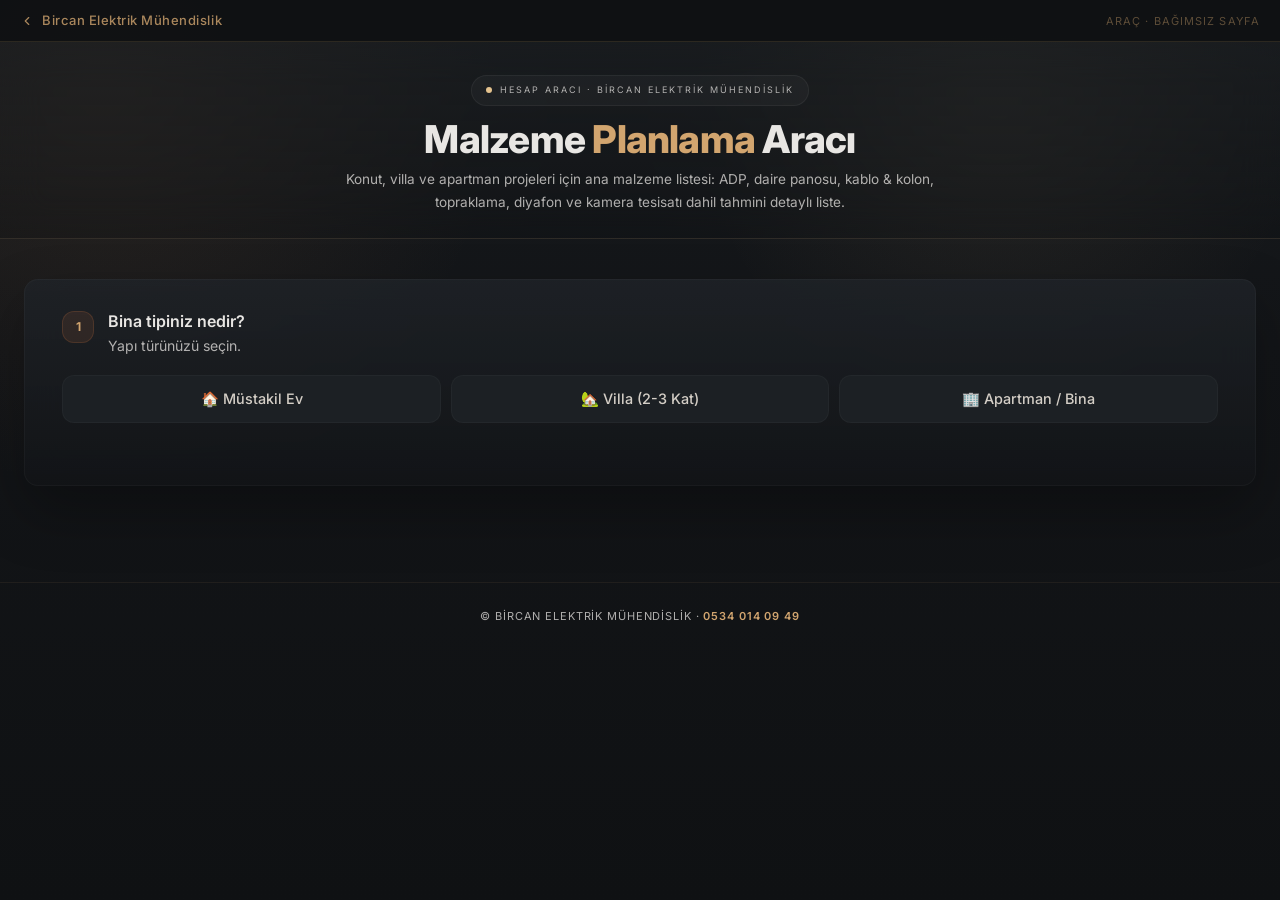
==== mpa/index.html @ 2d6042c4 "Add files via upload" ====
<!DOCTYPE html>
<html lang="tr">
<head>
<meta charset="UTF-8">
<meta name="viewport" content="width=device-width,initial-scale=1.0">
<title>Malzeme Planlama Aracı — Bircan Elektrik Mühendislik</title>
<meta name="description" content="Konut, villa ve apartman projeleri için detaylı malzeme listesi planlama aracı. ADP, daire panosu, kablo, kolon ve topraklama hesabı.">
<meta name="robots" content="noindex,nofollow">

<link rel="preconnect" href="https://fonts.googleapis.com">
<link rel="preconnect" href="https://fonts.gstatic.com" crossorigin>
<link href="https://fonts.googleapis.com/css2?family=Inter:wght@400;500;600;700;800;900&display=swap" rel="stylesheet">
<script>/** @license
 *
 * jsPDF - PDF Document creation from JavaScript
 * Version 2.5.1 Built on 2022-01-28T15:37:57.789Z
 *                      CommitID 00000000
 *
 * Copyright (c) 2010-2021 James Hall <james@parall.ax>, https://github.com/MrRio/jsPDF
 *               2015-2021 yWorks GmbH, http://www.yworks.com
 *               2015-2021 Lukas Holländer <lukas.hollaender@yworks.com>, https://github.com/HackbrettXXX
 *               2016-2018 Aras Abbasi <aras.abbasi@gmail.com>
 *               2010 Aaron Spike, https://github.com/acspike
 *               2012 Willow Systems Corporation, https://github.com/willowsystems
 *               2012 Pablo Hess, https://github.com/pablohess
 *               2012 Florian Jenett, https://github.com/fjenett
 *               2013 Warren Weckesser, https://github.com/warrenweckesser
 *               2013 Youssef Beddad, https://github.com/lifof
 *               2013 Lee Driscoll, https://github.com/lsdriscoll
 *               2013 Stefan Slonevskiy, https://github.com/stefslon
 *               2013 Jeremy Morel, https://github.com/jmorel
 *               2013 Christoph Hartmann, https://github.com/chris-rock
 *               2014 Juan Pablo Gaviria, https://github.com/juanpgaviria
 *               2014 James Makes, https://github.com/dollaruw
 *               2014 Diego Casorran, https://github.com/diegocr
 *               2014 Steven Spungin, https://github.com/Flamenco
 *               2014 Kenneth Glassey, https://github.com/Gavvers
 *
 * Permission is hereby granted, free of charge, to any person obtaining
 * a copy of this software and associated documentation files (the
 * "Software"), to deal in the Software without restriction, including
 * without limitation the rights to use, copy, modify, merge, publish,
 * distribute, sublicense, and/or sell copies of the Software, and to
 * permit persons to whom the Software is furnished to do so, subject to
 * the following conditions:
 *
 * The above copyright notice and this permission notice shall be
 * included in all copies or substantial portions of the Software.
 *
 * THE SOFTWARE IS PROVIDED "AS IS", WITHOUT WARRANTY OF ANY KIND,
 * EXPRESS OR IMPLIED, INCLUDING BUT NOT LIMITED TO THE WARRANTIES OF
 * MERCHANTABILITY, FITNESS FOR A PARTICULAR PURPOSE AND
 * NONINFRINGEMENT. IN NO EVENT SHALL THE AUTHORS OR COPYRIGHT HOLDERS BE
 * LIABLE FOR ANY CLAIM, DAMAGES OR OTHER LIABILITY, WHETHER IN AN ACTION
 * OF CONTRACT, TORT OR OTHERWISE, ARISING FROM, OUT OF OR IN CONNECTION
 * WITH THE SOFTWARE OR THE USE OR OTHER DEALINGS IN THE SOFTWARE.
 *
 * Contributor(s):
 *    siefkenj, ahwolf, rickygu, Midnith, saintclair, eaparango,
 *    kim3er, mfo, alnorth, Flamenco
 */

!function(t,e){"object"==typeof exports&&"undefined"!=typeof module?e(exports):"function"==typeof define&&define.amd?define(["exports"],e):e((t=t||self).jspdf={})}(this,(function(t){"use strict";function e(t){return(e="function"==typeof Symbol&&"symbol"==typeof Symbol.iterator?function(t){return typeof t}:function(t){return t&&"function"==typeof Symbol&&t.constructor===Symbol&&t!==Symbol.prototype?"symbol":typeof t})(t)}var r=function(){return"undefined"!=typeof window?window:"undefined"!=typeof global?global:"undefined"!=typeof self?self:this}();function n(){r.console&&"function"==typeof r.console.log&&r.console.log.apply(r.console,arguments)}var i={log:n,warn:function(t){r.console&&("function"==typeof r.console.warn?r.console.warn.apply(r.console,arguments):n.call(null,arguments))},error:function(t){r.console&&("function"==typeof r.console.error?r.console.error.apply(r.console,arguments):n(t))}};function a(t,e,r){var n=new XMLHttpRequest;n.open("GET",t),n.responseType="blob",n.onload=function(){l(n.response,e,r)},n.onerror=function(){i.error("could not download file")},n.send()}function o(t){var e=new XMLHttpRequest;e.open("HEAD",t,!1);try{e.send()}catch(t){}return e.status>=200&&e.status<=299}function s(t){try{t.dispatchEvent(new MouseEvent("click"))}catch(r){var e=document.createEvent("MouseEvents");e.initMouseEvent("click",!0,!0,window,0,0,0,80,20,!1,!1,!1,!1,0,null),t.dispatchEvent(e)}}var c,u,l=r.saveAs||("object"!==("undefined"==typeof window?"undefined":e(window))||window!==r?function(){}:"undefined"!=typeof HTMLAnchorElement&&"download"in HTMLAnchorElement.prototype?function(t,e,n){var i=r.URL||r.webkitURL,c=document.createElement("a");e=e||t.name||"download",c.download=e,c.rel="noopener","string"==typeof t?(c.href=t,c.origin!==location.origin?o(c.href)?a(t,e,n):s(c,c.target="_blank"):s(c)):(c.href=i.createObjectURL(t),setTimeout((function(){i.revokeObjectURL(c.href)}),4e4),setTimeout((function(){s(c)}),0))}:"msSaveOrOpenBlob"in navigator?function(t,r,n){if(r=r||t.name||"download","string"==typeof t)if(o(t))a(t,r,n);else{var c=document.createElement("a");c.href=t,c.target="_blank",setTimeout((function(){s(c)}))}else navigator.msSaveOrOpenBlob(function(t,r){return void 0===r?r={autoBom:!1}:"object"!==e(r)&&(i.warn("Deprecated: Expected third argument to be a object"),r={autoBom:!r}),r.autoBom&&/^\s*(?:text\/\S*|application\/xml|\S*\/\S*\+xml)\s*;.*charset\s*=\s*utf-8/i.test(t.type)?new Blob([String.fromCharCode(65279),t],{type:t.type}):t}(t,n),r)}:function(t,n,i,o){if((o=o||open("","_blank"))&&(o.document.title=o.document.body.innerText="downloading..."),"string"==typeof t)return a(t,n,i);var s="application/octet-stream"===t.type,c=/constructor/i.test(r.HTMLElement)||r.safari,u=/CriOS\/[\d]+/.test(navigator.userAgent);if((u||s&&c)&&"object"===("undefined"==typeof FileReader?"undefined":e(FileReader))){var l=new FileReader;l.onloadend=function(){var t=l.result;t=u?t:t.replace(/^data:[^;]*;/,"data:attachment/file;"),o?o.location.href=t:location=t,o=null},l.readAsDataURL(t)}else{var h=r.URL||r.webkitURL,f=h.createObjectURL(t);o?o.location=f:location.href=f,o=null,setTimeout((function(){h.revokeObjectURL(f)}),4e4)}});
/**
   * A class to parse color values
   * @author Stoyan Stefanov <sstoo@gmail.com>
   * {@link   http://www.phpied.com/rgb-color-parser-in-javascript/}
   * @license Use it if you like it
   */function h(t){var e;t=t||"",this.ok=!1,"#"==t.charAt(0)&&(t=t.substr(1,6));t={aliceblue:"f0f8ff",antiquewhite:"faebd7",aqua:"00ffff",aquamarine:"7fffd4",azure:"f0ffff",beige:"f5f5dc",bisque:"ffe4c4",black:"000000",blanchedalmond:"ffebcd",blue:"0000ff",blueviolet:"8a2be2",brown:"a52a2a",burlywood:"deb887",cadetblue:"5f9ea0",chartreuse:"7fff00",chocolate:"d2691e",coral:"ff7f50",cornflowerblue:"6495ed",cornsilk:"fff8dc",crimson:"dc143c",cyan:"00ffff",darkblue:"00008b",darkcyan:"008b8b",darkgoldenrod:"b8860b",darkgray:"a9a9a9",darkgreen:"006400",darkkhaki:"bdb76b",darkmagenta:"8b008b",darkolivegreen:"556b2f",darkorange:"ff8c00",darkorchid:"9932cc",darkred:"8b0000",darksalmon:"e9967a",darkseagreen:"8fbc8f",darkslateblue:"483d8b",darkslategray:"2f4f4f",darkturquoise:"00ced1",darkviolet:"9400d3",deeppink:"ff1493",deepskyblue:"00bfff",dimgray:"696969",dodgerblue:"1e90ff",feldspar:"d19275",firebrick:"b22222",floralwhite:"fffaf0",forestgreen:"228b22",fuchsia:"ff00ff",gainsboro:"dcdcdc",ghostwhite:"f8f8ff",gold:"ffd700",goldenrod:"daa520",gray:"808080",green:"008000",greenyellow:"adff2f",honeydew:"f0fff0",hotpink:"ff69b4",indianred:"cd5c5c",indigo:"4b0082",ivory:"fffff0",khaki:"f0e68c",lavender:"e6e6fa",lavenderblush:"fff0f5",lawngreen:"7cfc00",lemonchiffon:"fffacd",lightblue:"add8e6",lightcoral:"f08080",lightcyan:"e0ffff",lightgoldenrodyellow:"fafad2",lightgrey:"d3d3d3",lightgreen:"90ee90",lightpink:"ffb6c1",lightsalmon:"ffa07a",lightseagreen:"20b2aa",lightskyblue:"87cefa",lightslateblue:"8470ff",lightslategray:"778899",lightsteelblue:"b0c4de",lightyellow:"ffffe0",lime:"00ff00",limegreen:"32cd32",linen:"faf0e6",magenta:"ff00ff",maroon:"800000",mediumaquamarine:"66cdaa",mediumblue:"0000cd",mediumorchid:"ba55d3",mediumpurple:"9370d8",mediumseagreen:"3cb371",mediumslateblue:"7b68ee",mediumspringgreen:"00fa9a",mediumturquoise:"48d1cc",mediumvioletred:"c71585",midnightblue:"191970",mintcream:"f5fffa",mistyrose:"ffe4e1",moccasin:"ffe4b5",navajowhite:"ffdead",navy:"000080",oldlace:"fdf5e6",olive:"808000",olivedrab:"6b8e23",orange:"ffa500",orangered:"ff4500",orchid:"da70d6",palegoldenrod:"eee8aa",palegreen:"98fb98",paleturquoise:"afeeee",palevioletred:"d87093",papayawhip:"ffefd5",peachpuff:"ffdab9",peru:"cd853f",pink:"ffc0cb",plum:"dda0dd",powderblue:"b0e0e6",purple:"800080",red:"ff0000",rosybrown:"bc8f8f",royalblue:"4169e1",saddlebrown:"8b4513",salmon:"fa8072",sandybrown:"f4a460",seagreen:"2e8b57",seashell:"fff5ee",sienna:"a0522d",silver:"c0c0c0",skyblue:"87ceeb",slateblue:"6a5acd",slategray:"708090",snow:"fffafa",springgreen:"00ff7f",steelblue:"4682b4",tan:"d2b48c",teal:"008080",thistle:"d8bfd8",tomato:"ff6347",turquoise:"40e0d0",violet:"ee82ee",violetred:"d02090",wheat:"f5deb3",white:"ffffff",whitesmoke:"f5f5f5",yellow:"ffff00",yellowgreen:"9acd32"}[t=(t=t.replace(/ /g,"")).toLowerCase()]||t;for(var r=[{re:/^rgb\((\d{1,3}),\s*(\d{1,3}),\s*(\d{1,3})\)$/,example:["rgb(123, 234, 45)","rgb(255,234,245)"],process:function(t){return[parseInt(t[1]),parseInt(t[2]),parseInt(t[3])]}},{re:/^(\w{2})(\w{2})(\w{2})$/,example:["#00ff00","336699"],process:function(t){return[parseInt(t[1],16),parseInt(t[2],16),parseInt(t[3],16)]}},{re:/^(\w{1})(\w{1})(\w{1})$/,example:["#fb0","f0f"],process:function(t){return[parseInt(t[1]+t[1],16),parseInt(t[2]+t[2],16),parseInt(t[3]+t[3],16)]}}],n=0;n<r.length;n++){var i=r[n].re,a=r[n].process,o=i.exec(t);o&&(e=a(o),this.r=e[0],this.g=e[1],this.b=e[2],this.ok=!0)}this.r=this.r<0||isNaN(this.r)?0:this.r>255?255:this.r,this.g=this.g<0||isNaN(this.g)?0:this.g>255?255:this.g,this.b=this.b<0||isNaN(this.b)?0:this.b>255?255:this.b,this.toRGB=function(){return"rgb("+this.r+", "+this.g+", "+this.b+")"},this.toHex=function(){var t=this.r.toString(16),e=this.g.toString(16),r=this.b.toString(16);return 1==t.length&&(t="0"+t),1==e.length&&(e="0"+e),1==r.length&&(r="0"+r),"#"+t+e+r}}
/**
   * @license
   * Joseph Myers does not specify a particular license for his work.
   *
   * Author: Joseph Myers
   * Accessed from: http://www.myersdaily.org/joseph/javascript/md5.js
   *
   * Modified by: Owen Leong
   */
function f(t,e){var r=t[0],n=t[1],i=t[2],a=t[3];r=p(r,n,i,a,e[0],7,-680876936),a=p(a,r,n,i,e[1],12,-389564586),i=p(i,a,r,n,e[2],17,606105819),n=p(n,i,a,r,e[3],22,-1044525330),r=p(r,n,i,a,e[4],7,-176418897),a=p(a,r,n,i,e[5],12,1200080426),i=p(i,a,r,n,e[6],17,-1473231341),n=p(n,i,a,r,e[7],22,-45705983),r=p(r,n,i,a,e[8],7,1770035416),a=p(a,r,n,i,e[9],12,-1958414417),i=p(i,a,r,n,e[10],17,-42063),n=p(n,i,a,r,e[11],22,-1990404162),r=p(r,n,i,a,e[12],7,1804603682),a=p(a,r,n,i,e[13],12,-40341101),i=p(i,a,r,n,e[14],17,-1502002290),r=g(r,n=p(n,i,a,r,e[15],22,1236535329),i,a,e[1],5,-165796510),a=g(a,r,n,i,e[6],9,-1069501632),i=g(i,a,r,n,e[11],14,643717713),n=g(n,i,a,r,e[0],20,-373897302),r=g(r,n,i,a,e[5],5,-701558691),a=g(a,r,n,i,e[10],9,38016083),i=g(i,a,r,n,e[15],14,-660478335),n=g(n,i,a,r,e[4],20,-405537848),r=g(r,n,i,a,e[9],5,568446438),a=g(a,r,n,i,e[14],9,-1019803690),i=g(i,a,r,n,e[3],14,-187363961),n=g(n,i,a,r,e[8],20,1163531501),r=g(r,n,i,a,e[13],5,-1444681467),a=g(a,r,n,i,e[2],9,-51403784),i=g(i,a,r,n,e[7],14,1735328473),r=m(r,n=g(n,i,a,r,e[12],20,-1926607734),i,a,e[5],4,-378558),a=m(a,r,n,i,e[8],11,-2022574463),i=m(i,a,r,n,e[11],16,1839030562),n=m(n,i,a,r,e[14],23,-35309556),r=m(r,n,i,a,e[1],4,-1530992060),a=m(a,r,n,i,e[4],11,1272893353),i=m(i,a,r,n,e[7],16,-155497632),n=m(n,i,a,r,e[10],23,-1094730640),r=m(r,n,i,a,e[13],4,681279174),a=m(a,r,n,i,e[0],11,-358537222),i=m(i,a,r,n,e[3],16,-722521979),n=m(n,i,a,r,e[6],23,76029189),r=m(r,n,i,a,e[9],4,-640364487),a=m(a,r,n,i,e[12],11,-421815835),i=m(i,a,r,n,e[15],16,530742520),r=v(r,n=m(n,i,a,r,e[2],23,-995338651),i,a,e[0],6,-198630844),a=v(a,r,n,i,e[7],10,1126891415),i=v(i,a,r,n,e[14],15,-1416354905),n=v(n,i,a,r,e[5],21,-57434055),r=v(r,n,i,a,e[12],6,1700485571),a=v(a,r,n,i,e[3],10,-1894986606),i=v(i,a,r,n,e[10],15,-1051523),n=v(n,i,a,r,e[1],21,-2054922799),r=v(r,n,i,a,e[8],6,1873313359),a=v(a,r,n,i,e[15],10,-30611744),i=v(i,a,r,n,e[6],15,-1560198380),n=v(n,i,a,r,e[13],21,1309151649),r=v(r,n,i,a,e[4],6,-145523070),a=v(a,r,n,i,e[11],10,-1120210379),i=v(i,a,r,n,e[2],15,718787259),n=v(n,i,a,r,e[9],21,-343485551),t[0]=S(r,t[0]),t[1]=S(n,t[1]),t[2]=S(i,t[2]),t[3]=S(a,t[3])}function d(t,e,r,n,i,a){return e=S(S(e,t),S(n,a)),S(e<<i|e>>>32-i,r)}function p(t,e,r,n,i,a,o){return d(e&r|~e&n,t,e,i,a,o)}function g(t,e,r,n,i,a,o){return d(e&n|r&~n,t,e,i,a,o)}function m(t,e,r,n,i,a,o){return d(e^r^n,t,e,i,a,o)}function v(t,e,r,n,i,a,o){return d(r^(e|~n),t,e,i,a,o)}function b(t){var e,r=t.length,n=[1732584193,-271733879,-1732584194,271733878];for(e=64;e<=t.length;e+=64)f(n,y(t.substring(e-64,e)));t=t.substring(e-64);var i=[0,0,0,0,0,0,0,0,0,0,0,0,0,0,0,0];for(e=0;e<t.length;e++)i[e>>2]|=t.charCodeAt(e)<<(e%4<<3);if(i[e>>2]|=128<<(e%4<<3),e>55)for(f(n,i),e=0;e<16;e++)i[e]=0;return i[14]=8*r,f(n,i),n}function y(t){var e,r=[];for(e=0;e<64;e+=4)r[e>>2]=t.charCodeAt(e)+(t.charCodeAt(e+1)<<8)+(t.charCodeAt(e+2)<<16)+(t.charCodeAt(e+3)<<24);return r}c=r.atob.bind(r),u=r.btoa.bind(r);var w="0123456789abcdef".split("");function N(t){for(var e="",r=0;r<4;r++)e+=w[t>>8*r+4&15]+w[t>>8*r&15];return e}function L(t){return String.fromCharCode((255&t)>>0,(65280&t)>>8,(16711680&t)>>16,(4278190080&t)>>24)}function A(t){return function(t){return t.map(L).join("")}(b(t))}var x="5d41402abc4b2a76b9719d911017c592"!=function(t){for(var e=0;e<t.length;e++)t[e]=N(t[e]);return t.join("")}(b("hello"));function S(t,e){if(x){var r=(65535&t)+(65535&e);return(t>>16)+(e>>16)+(r>>16)<<16|65535&r}return t+e&4294967295}
/**
   * @license
   * FPDF is released under a permissive license: there is no usage restriction.
   * You may embed it freely in your application (commercial or not), with or
   * without modifications.
   *
   * Reference: http://www.fpdf.org/en/script/script37.php
   */function _(t,e){var r,n,i,a;if(t!==r){for(var o=(i=t,a=1+(256/t.length>>0),new Array(a+1).join(i)),s=[],c=0;c<256;c++)s[c]=c;var u=0;for(c=0;c<256;c++){var l=s[c];u=(u+l+o.charCodeAt(c))%256,s[c]=s[u],s[u]=l}r=t,n=s}else s=n;var h=e.length,f=0,d=0,p="";for(c=0;c<h;c++)d=(d+(l=s[f=(f+1)%256]))%256,s[f]=s[d],s[d]=l,o=s[(s[f]+s[d])%256],p+=String.fromCharCode(e.charCodeAt(c)^o);return p}
/**
   * @license
   * Licensed under the MIT License.
   * http://opensource.org/licenses/mit-license
   * Author: Owen Leong (@owenl131)
   * Date: 15 Oct 2020
   * References:
   * https://www.cs.cmu.edu/~dst/Adobe/Gallery/anon21jul01-pdf-encryption.txt
   * https://github.com/foliojs/pdfkit/blob/master/lib/security.js
   * http://www.fpdf.org/en/script/script37.php
   */var P={print:4,modify:8,copy:16,"annot-forms":32};function k(t,e,r,n){this.v=1,this.r=2;var i=192;t.forEach((function(t){if(void 0!==P.perm)throw new Error("Invalid permission: "+t);i+=P[t]})),this.padding="(¿N^NuAd\0NVÿú\b..\0¶Ðh>/\f©þdSiz";var a=(e+this.padding).substr(0,32),o=(r+this.padding).substr(0,32);this.O=this.processOwnerPassword(a,o),this.P=-(1+(255^i)),this.encryptionKey=A(a+this.O+this.lsbFirstWord(this.P)+this.hexToBytes(n)).substr(0,5),this.U=_(this.encryptionKey,this.padding)}function F(t){if(/[^\u0000-\u00ff]/.test(t))throw new Error("Invalid PDF Name Object: "+t+", Only accept ASCII characters.");for(var e="",r=t.length,n=0;n<r;n++){var i=t.charCodeAt(n);if(i<33||35===i||37===i||40===i||41===i||47===i||60===i||62===i||91===i||93===i||123===i||125===i||i>126)e+="#"+("0"+i.toString(16)).slice(-2);else e+=t[n]}return e}function I(t){if("object"!==e(t))throw new Error("Invalid Context passed to initialize PubSub (jsPDF-module)");var n={};this.subscribe=function(t,e,r){if(r=r||!1,"string"!=typeof t||"function"!=typeof e||"boolean"!=typeof r)throw new Error("Invalid arguments passed to PubSub.subscribe (jsPDF-module)");n.hasOwnProperty(t)||(n[t]={});var i=Math.random().toString(35);return n[t][i]=[e,!!r],i},this.unsubscribe=function(t){for(var e in n)if(n[e][t])return delete n[e][t],0===Object.keys(n[e]).length&&delete n[e],!0;return!1},this.publish=function(e){if(n.hasOwnProperty(e)){var a=Array.prototype.slice.call(arguments,1),o=[];for(var s in n[e]){var c=n[e][s];try{c[0].apply(t,a)}catch(t){r.console&&i.error("jsPDF PubSub Error",t.message,t)}c[1]&&o.push(s)}o.length&&o.forEach(this.unsubscribe)}},this.getTopics=function(){return n}}function C(t){if(!(this instanceof C))return new C(t);var e="opacity,stroke-opacity".split(",");for(var r in t)t.hasOwnProperty(r)&&e.indexOf(r)>=0&&(this[r]=t[r]);this.id="",this.objectNumber=-1}function j(t,e){this.gState=t,this.matrix=e,this.id="",this.objectNumber=-1}function O(t,e,r,n,i){if(!(this instanceof O))return new O(t,e,r,n,i);this.type="axial"===t?2:3,this.coords=e,this.colors=r,j.call(this,n,i)}function B(t,e,r,n,i){if(!(this instanceof B))return new B(t,e,r,n,i);this.boundingBox=t,this.xStep=e,this.yStep=r,this.stream="",this.cloneIndex=0,j.call(this,n,i)}function M(t){var n,a="string"==typeof arguments[0]?arguments[0]:"p",o=arguments[1],s=arguments[2],c=arguments[3],f=[],d=1,p=16,g="S",m=null;"object"===e(t=t||{})&&(a=t.orientation,o=t.unit||o,s=t.format||s,c=t.compress||t.compressPdf||c,null!==(m=t.encryption||null)&&(m.userPassword=m.userPassword||"",m.ownerPassword=m.ownerPassword||"",m.userPermissions=m.userPermissions||[]),d="number"==typeof t.userUnit?Math.abs(t.userUnit):1,void 0!==t.precision&&(n=t.precision),void 0!==t.floatPrecision&&(p=t.floatPrecision),g=t.defaultPathOperation||"S"),f=t.filters||(!0===c?["FlateEncode"]:f),o=o||"mm",a=(""+(a||"P")).toLowerCase();var v=t.putOnlyUsedFonts||!1,b={},y={internal:{},__private__:{}};y.__private__.PubSub=I;var w="1.3",N=y.__private__.getPdfVersion=function(){return w};y.__private__.setPdfVersion=function(t){w=t};var L={a0:[2383.94,3370.39],a1:[1683.78,2383.94],a2:[1190.55,1683.78],a3:[841.89,1190.55],a4:[595.28,841.89],a5:[419.53,595.28],a6:[297.64,419.53],a7:[209.76,297.64],a8:[147.4,209.76],a9:[104.88,147.4],a10:[73.7,104.88],b0:[2834.65,4008.19],b1:[2004.09,2834.65],b2:[1417.32,2004.09],b3:[1000.63,1417.32],b4:[708.66,1000.63],b5:[498.9,708.66],b6:[354.33,498.9],b7:[249.45,354.33],b8:[175.75,249.45],b9:[124.72,175.75],b10:[87.87,124.72],c0:[2599.37,3676.54],c1:[1836.85,2599.37],c2:[1298.27,1836.85],c3:[918.43,1298.27],c4:[649.13,918.43],c5:[459.21,649.13],c6:[323.15,459.21],c7:[229.61,323.15],c8:[161.57,229.61],c9:[113.39,161.57],c10:[79.37,113.39],dl:[311.81,623.62],letter:[612,792],"government-letter":[576,756],legal:[612,1008],"junior-legal":[576,360],ledger:[1224,792],tabloid:[792,1224],"credit-card":[153,243]};y.__private__.getPageFormats=function(){return L};var A=y.__private__.getPageFormat=function(t){return L[t]};s=s||"a4";var x={COMPAT:"compat",ADVANCED:"advanced"},S=x.COMPAT;function _(){this.saveGraphicsState(),ht(new Vt(_t,0,0,-_t,0,Rr()*_t).toString()+" cm"),this.setFontSize(this.getFontSize()/_t),g="n",S=x.ADVANCED}function P(){this.restoreGraphicsState(),g="S",S=x.COMPAT}var j=y.__private__.combineFontStyleAndFontWeight=function(t,e){if("bold"==t&&"normal"==e||"bold"==t&&400==e||"normal"==t&&"italic"==e||"bold"==t&&"italic"==e)throw new Error("Invalid Combination of fontweight and fontstyle");return e&&(t=400==e||"normal"===e?"italic"===t?"italic":"normal":700!=e&&"bold"!==e||"normal"!==t?(700==e?"bold":e)+""+t:"bold"),t};y.advancedAPI=function(t){var e=S===x.COMPAT;return e&&_.call(this),"function"!=typeof t||(t(this),e&&P.call(this)),this},y.compatAPI=function(t){var e=S===x.ADVANCED;return e&&P.call(this),"function"!=typeof t||(t(this),e&&_.call(this)),this},y.isAdvancedAPI=function(){return S===x.ADVANCED};var E,q=function(t){if(S!==x.ADVANCED)throw new Error(t+" is only available in 'advanced' API mode. You need to call advancedAPI() first.")},D=y.roundToPrecision=y.__private__.roundToPrecision=function(t,e){var r=n||e;if(isNaN(t)||isNaN(r))throw new Error("Invalid argument passed to jsPDF.roundToPrecision");return t.toFixed(r).replace(/0+$/,"")};E=y.hpf=y.__private__.hpf="number"==typeof p?function(t){if(isNaN(t))throw new Error("Invalid argument passed to jsPDF.hpf");return D(t,p)}:"smart"===p?function(t){if(isNaN(t))throw new Error("Invalid argument passed to jsPDF.hpf");return D(t,t>-1&&t<1?16:5)}:function(t){if(isNaN(t))throw new Error("Invalid argument passed to jsPDF.hpf");return D(t,16)};var R=y.f2=y.__private__.f2=function(t){if(isNaN(t))throw new Error("Invalid argument passed to jsPDF.f2");return D(t,2)},T=y.__private__.f3=function(t){if(isNaN(t))throw new Error("Invalid argument passed to jsPDF.f3");return D(t,3)},U=y.scale=y.__private__.scale=function(t){if(isNaN(t))throw new Error("Invalid argument passed to jsPDF.scale");return S===x.COMPAT?t*_t:S===x.ADVANCED?t:void 0},z=function(t){return S===x.COMPAT?Rr()-t:S===x.ADVANCED?t:void 0},H=function(t){return U(z(t))};y.__private__.setPrecision=y.setPrecision=function(t){"number"==typeof parseInt(t,10)&&(n=parseInt(t,10))};var W,V="00000000000000000000000000000000",G=y.__private__.getFileId=function(){return V},Y=y.__private__.setFileId=function(t){return V=void 0!==t&&/^[a-fA-F0-9]{32}$/.test(t)?t.toUpperCase():V.split("").map((function(){return"ABCDEF0123456789".charAt(Math.floor(16*Math.random()))})).join(""),null!==m&&(Ye=new k(m.userPermissions,m.userPassword,m.ownerPassword,V)),V};y.setFileId=function(t){return Y(t),this},y.getFileId=function(){return G()};var J=y.__private__.convertDateToPDFDate=function(t){var e=t.getTimezoneOffset(),r=e<0?"+":"-",n=Math.floor(Math.abs(e/60)),i=Math.abs(e%60),a=[r,Q(n),"'",Q(i),"'"].join("");return["D:",t.getFullYear(),Q(t.getMonth()+1),Q(t.getDate()),Q(t.getHours()),Q(t.getMinutes()),Q(t.getSeconds()),a].join("")},X=y.__private__.convertPDFDateToDate=function(t){var e=parseInt(t.substr(2,4),10),r=parseInt(t.substr(6,2),10)-1,n=parseInt(t.substr(8,2),10),i=parseInt(t.substr(10,2),10),a=parseInt(t.substr(12,2),10),o=parseInt(t.substr(14,2),10);return new Date(e,r,n,i,a,o,0)},K=y.__private__.setCreationDate=function(t){var e;if(void 0===t&&(t=new Date),t instanceof Date)e=J(t);else{if(!/^D:(20[0-2][0-9]|203[0-7]|19[7-9][0-9])(0[0-9]|1[0-2])([0-2][0-9]|3[0-1])(0[0-9]|1[0-9]|2[0-3])(0[0-9]|[1-5][0-9])(0[0-9]|[1-5][0-9])(\+0[0-9]|\+1[0-4]|-0[0-9]|-1[0-1])'(0[0-9]|[1-5][0-9])'?$/.test(t))throw new Error("Invalid argument passed to jsPDF.setCreationDate");e=t}return W=e},Z=y.__private__.getCreationDate=function(t){var e=W;return"jsDate"===t&&(e=X(W)),e};y.setCreationDate=function(t){return K(t),this},y.getCreationDate=function(t){return Z(t)};var $,Q=y.__private__.padd2=function(t){return("0"+parseInt(t)).slice(-2)},tt=y.__private__.padd2Hex=function(t){return("00"+(t=t.toString())).substr(t.length)},et=0,rt=[],nt=[],it=0,at=[],ot=[],st=!1,ct=nt,ut=function(){et=0,it=0,nt=[],rt=[],at=[],Qt=Kt(),te=Kt()};y.__private__.setCustomOutputDestination=function(t){st=!0,ct=t};var lt=function(t){st||(ct=t)};y.__private__.resetCustomOutputDestination=function(){st=!1,ct=nt};var ht=y.__private__.out=function(t){return t=t.toString(),it+=t.length+1,ct.push(t),ct},ft=y.__private__.write=function(t){return ht(1===arguments.length?t.toString():Array.prototype.join.call(arguments," "))},dt=y.__private__.getArrayBuffer=function(t){for(var e=t.length,r=new ArrayBuffer(e),n=new Uint8Array(r);e--;)n[e]=t.charCodeAt(e);return r},pt=[["Helvetica","helvetica","normal","WinAnsiEncoding"],["Helvetica-Bold","helvetica","bold","WinAnsiEncoding"],["Helvetica-Oblique","helvetica","italic","WinAnsiEncoding"],["Helvetica-BoldOblique","helvetica","bolditalic","WinAnsiEncoding"],["Courier","courier","normal","WinAnsiEncoding"],["Courier-Bold","courier","bold","WinAnsiEncoding"],["Courier-Oblique","courier","italic","WinAnsiEncoding"],["Courier-BoldOblique","courier","bolditalic","WinAnsiEncoding"],["Times-Roman","times","normal","WinAnsiEncoding"],["Times-Bold","times","bold","WinAnsiEncoding"],["Times-Italic","times","italic","WinAnsiEncoding"],["Times-BoldItalic","times","bolditalic","WinAnsiEncoding"],["ZapfDingbats","zapfdingbats","normal",null],["Symbol","symbol","normal",null]];y.__private__.getStandardFonts=function(){return pt};var gt=t.fontSize||16;y.__private__.setFontSize=y.setFontSize=function(t){return gt=S===x.ADVANCED?t/_t:t,this};var mt,vt=y.__private__.getFontSize=y.getFontSize=function(){return S===x.COMPAT?gt:gt*_t},bt=t.R2L||!1;y.__private__.setR2L=y.setR2L=function(t){return bt=t,this},y.__private__.getR2L=y.getR2L=function(){return bt};var yt,wt=y.__private__.setZoomMode=function(t){var e=[void 0,null,"fullwidth","fullheight","fullpage","original"];if(/^(?:\d+\.\d*|\d*\.\d+|\d+)%$/.test(t))mt=t;else if(isNaN(t)){if(-1===e.indexOf(t))throw new Error('zoom must be Integer (e.g. 2), a percentage Value (e.g. 300%) or fullwidth, fullheight, fullpage, original. "'+t+'" is not recognized.');mt=t}else mt=parseInt(t,10)};y.__private__.getZoomMode=function(){return mt};var Nt,Lt=y.__private__.setPageMode=function(t){if(-1==[void 0,null,"UseNone","UseOutlines","UseThumbs","FullScreen"].indexOf(t))throw new Error('Page mode must be one of UseNone, UseOutlines, UseThumbs, or FullScreen. "'+t+'" is not recognized.');yt=t};y.__private__.getPageMode=function(){return yt};var At=y.__private__.setLayoutMode=function(t){if(-1==[void 0,null,"continuous","single","twoleft","tworight","two"].indexOf(t))throw new Error('Layout mode must be one of continuous, single, twoleft, tworight. "'+t+'" is not recognized.');Nt=t};y.__private__.getLayoutMode=function(){return Nt},y.__private__.setDisplayMode=y.setDisplayMode=function(t,e,r){return wt(t),At(e),Lt(r),this};var xt={title:"",subject:"",author:"",keywords:"",creator:""};y.__private__.getDocumentProperty=function(t){if(-1===Object.keys(xt).indexOf(t))throw new Error("Invalid argument passed to jsPDF.getDocumentProperty");return xt[t]},y.__private__.getDocumentProperties=function(){return xt},y.__private__.setDocumentProperties=y.setProperties=y.setDocumentProperties=function(t){for(var e in xt)xt.hasOwnProperty(e)&&t[e]&&(xt[e]=t[e]);return this},y.__private__.setDocumentProperty=function(t,e){if(-1===Object.keys(xt).indexOf(t))throw new Error("Invalid arguments passed to jsPDF.setDocumentProperty");return xt[t]=e};var St,_t,Pt,kt,Ft,It={},Ct={},jt=[],Ot={},Bt={},Mt={},Et={},qt=null,Dt=0,Rt=[],Tt=new I(y),Ut=t.hotfixes||[],zt={},Ht={},Wt=[],Vt=function t(e,r,n,i,a,o){if(!(this instanceof t))return new t(e,r,n,i,a,o);isNaN(e)&&(e=1),isNaN(r)&&(r=0),isNaN(n)&&(n=0),isNaN(i)&&(i=1),isNaN(a)&&(a=0),isNaN(o)&&(o=0),this._matrix=[e,r,n,i,a,o]};Object.defineProperty(Vt.prototype,"sx",{get:function(){return this._matrix[0]},set:function(t){this._matrix[0]=t}}),Object.defineProperty(Vt.prototype,"shy",{get:function(){return this._matrix[1]},set:function(t){this._matrix[1]=t}}),Object.defineProperty(Vt.prototype,"shx",{get:function(){return this._matrix[2]},set:function(t){this._matrix[2]=t}}),Object.defineProperty(Vt.prototype,"sy",{get:function(){return this._matrix[3]},set:function(t){this._matrix[3]=t}}),Object.defineProperty(Vt.prototype,"tx",{get:function(){return this._matrix[4]},set:function(t){this._matrix[4]=t}}),Object.defineProperty(Vt.prototype,"ty",{get:function(){return this._matrix[5]},set:function(t){this._matrix[5]=t}}),Object.defineProperty(Vt.prototype,"a",{get:function(){return this._matrix[0]},set:function(t){this._matrix[0]=t}}),Object.defineProperty(Vt.prototype,"b",{get:function(){return this._matrix[1]},set:function(t){this._matrix[1]=t}}),Object.defineProperty(Vt.prototype,"c",{get:function(){return this._matrix[2]},set:function(t){this._matrix[2]=t}}),Object.defineProperty(Vt.prototype,"d",{get:function(){return this._matrix[3]},set:function(t){this._matrix[3]=t}}),Object.defineProperty(Vt.prototype,"e",{get:function(){return this._matrix[4]},set:function(t){this._matrix[4]=t}}),Object.defineProperty(Vt.prototype,"f",{get:function(){return this._matrix[5]},set:function(t){this._matrix[5]=t}}),Object.defineProperty(Vt.prototype,"rotation",{get:function(){return Math.atan2(this.shx,this.sx)}}),Object.defineProperty(Vt.prototype,"scaleX",{get:function(){return this.decompose().scale.sx}}),Object.defineProperty(Vt.prototype,"scaleY",{get:function(){return this.decompose().scale.sy}}),Object.defineProperty(Vt.prototype,"isIdentity",{get:function(){return 1===this.sx&&(0===this.shy&&(0===this.shx&&(1===this.sy&&(0===this.tx&&0===this.ty))))}}),Vt.prototype.join=function(t){return[this.sx,this.shy,this.shx,this.sy,this.tx,this.ty].map(E).join(t)},Vt.prototype.multiply=function(t){var e=t.sx*this.sx+t.shy*this.shx,r=t.sx*this.shy+t.shy*this.sy,n=t.shx*this.sx+t.sy*this.shx,i=t.shx*this.shy+t.sy*this.sy,a=t.tx*this.sx+t.ty*this.shx+this.tx,o=t.tx*this.shy+t.ty*this.sy+this.ty;return new Vt(e,r,n,i,a,o)},Vt.prototype.decompose=function(){var t=this.sx,e=this.shy,r=this.shx,n=this.sy,i=this.tx,a=this.ty,o=Math.sqrt(t*t+e*e),s=(t/=o)*r+(e/=o)*n;r-=t*s,n-=e*s;var c=Math.sqrt(r*r+n*n);return s/=c,t*(n/=c)<e*(r/=c)&&(t=-t,e=-e,s=-s,o=-o),{scale:new Vt(o,0,0,c,0,0),translate:new Vt(1,0,0,1,i,a),rotate:new Vt(t,e,-e,t,0,0),skew:new Vt(1,0,s,1,0,0)}},Vt.prototype.toString=function(t){return this.join(" ")},Vt.prototype.inversed=function(){var t=this.sx,e=this.shy,r=this.shx,n=this.sy,i=this.tx,a=this.ty,o=1/(t*n-e*r),s=n*o,c=-e*o,u=-r*o,l=t*o;return new Vt(s,c,u,l,-s*i-u*a,-c*i-l*a)},Vt.prototype.applyToPoint=function(t){var e=t.x*this.sx+t.y*this.shx+this.tx,r=t.x*this.shy+t.y*this.sy+this.ty;return new Cr(e,r)},Vt.prototype.applyToRectangle=function(t){var e=this.applyToPoint(t),r=this.applyToPoint(new Cr(t.x+t.w,t.y+t.h));return new jr(e.x,e.y,r.x-e.x,r.y-e.y)},Vt.prototype.clone=function(){var t=this.sx,e=this.shy,r=this.shx,n=this.sy,i=this.tx,a=this.ty;return new Vt(t,e,r,n,i,a)},y.Matrix=Vt;var Gt=y.matrixMult=function(t,e){return e.multiply(t)},Yt=new Vt(1,0,0,1,0,0);y.unitMatrix=y.identityMatrix=Yt;var Jt=function(t,e){if(!Bt[t]){var r=(e instanceof O?"Sh":"P")+(Object.keys(Ot).length+1).toString(10);e.id=r,Bt[t]=r,Ot[r]=e,Tt.publish("addPattern",e)}};y.ShadingPattern=O,y.TilingPattern=B,y.addShadingPattern=function(t,e){return q("addShadingPattern()"),Jt(t,e),this},y.beginTilingPattern=function(t){q("beginTilingPattern()"),Br(t.boundingBox[0],t.boundingBox[1],t.boundingBox[2]-t.boundingBox[0],t.boundingBox[3]-t.boundingBox[1],t.matrix)},y.endTilingPattern=function(t,e){q("endTilingPattern()"),e.stream=ot[$].join("\n"),Jt(t,e),Tt.publish("endTilingPattern",e),Wt.pop().restore()};var Xt=y.__private__.newObject=function(){var t=Kt();return Zt(t,!0),t},Kt=y.__private__.newObjectDeferred=function(){return et++,rt[et]=function(){return it},et},Zt=function(t,e){return e="boolean"==typeof e&&e,rt[t]=it,e&&ht(t+" 0 obj"),t},$t=y.__private__.newAdditionalObject=function(){var t={objId:Kt(),content:""};return at.push(t),t},Qt=Kt(),te=Kt(),ee=y.__private__.decodeColorString=function(t){var e=t.split(" ");if(2!==e.length||"g"!==e[1]&&"G"!==e[1]){if(5===e.length&&("k"===e[4]||"K"===e[4])){e=[(1-e[0])*(1-e[3]),(1-e[1])*(1-e[3]),(1-e[2])*(1-e[3]),"r"]}}else{var r=parseFloat(e[0]);e=[r,r,r,"r"]}for(var n="#",i=0;i<3;i++)n+=("0"+Math.floor(255*parseFloat(e[i])).toString(16)).slice(-2);return n},re=y.__private__.encodeColorString=function(t){var r;"string"==typeof t&&(t={ch1:t});var n=t.ch1,i=t.ch2,a=t.ch3,o=t.ch4,s="draw"===t.pdfColorType?["G","RG","K"]:["g","rg","k"];if("string"==typeof n&&"#"!==n.charAt(0)){var c=new h(n);if(c.ok)n=c.toHex();else if(!/^\d*\.?\d*$/.test(n))throw new Error('Invalid color "'+n+'" passed to jsPDF.encodeColorString.')}if("string"==typeof n&&/^#[0-9A-Fa-f]{3}$/.test(n)&&(n="#"+n[1]+n[1]+n[2]+n[2]+n[3]+n[3]),"string"==typeof n&&/^#[0-9A-Fa-f]{6}$/.test(n)){var u=parseInt(n.substr(1),16);n=u>>16&255,i=u>>8&255,a=255&u}if(void 0===i||void 0===o&&n===i&&i===a)if("string"==typeof n)r=n+" "+s[0];else switch(t.precision){case 2:r=R(n/255)+" "+s[0];break;case 3:default:r=T(n/255)+" "+s[0]}else if(void 0===o||"object"===e(o)){if(o&&!isNaN(o.a)&&0===o.a)return r=["1.","1.","1.",s[1]].join(" ");if("string"==typeof n)r=[n,i,a,s[1]].join(" ");else switch(t.precision){case 2:r=[R(n/255),R(i/255),R(a/255),s[1]].join(" ");break;default:case 3:r=[T(n/255),T(i/255),T(a/255),s[1]].join(" ")}}else if("string"==typeof n)r=[n,i,a,o,s[2]].join(" ");else switch(t.precision){case 2:r=[R(n),R(i),R(a),R(o),s[2]].join(" ");break;case 3:default:r=[T(n),T(i),T(a),T(o),s[2]].join(" ")}return r},ne=y.__private__.getFilters=function(){return f},ie=y.__private__.putStream=function(t){var e=(t=t||{}).data||"",r=t.filters||ne(),n=t.alreadyAppliedFilters||[],i=t.addLength1||!1,a=e.length,o=t.objectId,s=function(t){return t};if(null!==m&&void 0===o)throw new Error("ObjectId must be passed to putStream for file encryption");null!==m&&(s=Ye.encryptor(o,0));var c={};!0===r&&(r=["FlateEncode"]);var u=t.additionalKeyValues||[],l=(c=void 0!==M.API.processDataByFilters?M.API.processDataByFilters(e,r):{data:e,reverseChain:[]}).reverseChain+(Array.isArray(n)?n.join(" "):n.toString());if(0!==c.data.length&&(u.push({key:"Length",value:c.data.length}),!0===i&&u.push({key:"Length1",value:a})),0!=l.length)if(l.split("/").length-1==1)u.push({key:"Filter",value:l});else{u.push({key:"Filter",value:"["+l+"]"});for(var h=0;h<u.length;h+=1)if("DecodeParms"===u[h].key){for(var f=[],d=0;d<c.reverseChain.split("/").length-1;d+=1)f.push("null");f.push(u[h].value),u[h].value="["+f.join(" ")+"]"}}ht("<<");for(var p=0;p<u.length;p++)ht("/"+u[p].key+" "+u[p].value);ht(">>"),0!==c.data.length&&(ht("stream"),ht(s(c.data)),ht("endstream"))},ae=y.__private__.putPage=function(t){var e=t.number,r=t.data,n=t.objId,i=t.contentsObjId;Zt(n,!0),ht("<</Type /Page"),ht("/Parent "+t.rootDictionaryObjId+" 0 R"),ht("/Resources "+t.resourceDictionaryObjId+" 0 R"),ht("/MediaBox ["+parseFloat(E(t.mediaBox.bottomLeftX))+" "+parseFloat(E(t.mediaBox.bottomLeftY))+" "+E(t.mediaBox.topRightX)+" "+E(t.mediaBox.topRightY)+"]"),null!==t.cropBox&&ht("/CropBox ["+E(t.cropBox.bottomLeftX)+" "+E(t.cropBox.bottomLeftY)+" "+E(t.cropBox.topRightX)+" "+E(t.cropBox.topRightY)+"]"),null!==t.bleedBox&&ht("/BleedBox ["+E(t.bleedBox.bottomLeftX)+" "+E(t.bleedBox.bottomLeftY)+" "+E(t.bleedBox.topRightX)+" "+E(t.bleedBox.topRightY)+"]"),null!==t.trimBox&&ht("/TrimBox ["+E(t.trimBox.bottomLeftX)+" "+E(t.trimBox.bottomLeftY)+" "+E(t.trimBox.topRightX)+" "+E(t.trimBox.topRightY)+"]"),null!==t.artBox&&ht("/ArtBox ["+E(t.artBox.bottomLeftX)+" "+E(t.artBox.bottomLeftY)+" "+E(t.artBox.topRightX)+" "+E(t.artBox.topRightY)+"]"),"number"==typeof t.userUnit&&1!==t.userUnit&&ht("/UserUnit "+t.userUnit),Tt.publish("putPage",{objId:n,pageContext:Rt[e],pageNumber:e,page:r}),ht("/Contents "+i+" 0 R"),ht(">>"),ht("endobj");var a=r.join("\n");return S===x.ADVANCED&&(a+="\nQ"),Zt(i,!0),ie({data:a,filters:ne(),objectId:i}),ht("endobj"),n},oe=y.__private__.putPages=function(){var t,e,r=[];for(t=1;t<=Dt;t++)Rt[t].objId=Kt(),Rt[t].contentsObjId=Kt();for(t=1;t<=Dt;t++)r.push(ae({number:t,data:ot[t],objId:Rt[t].objId,contentsObjId:Rt[t].contentsObjId,mediaBox:Rt[t].mediaBox,cropBox:Rt[t].cropBox,bleedBox:Rt[t].bleedBox,trimBox:Rt[t].trimBox,artBox:Rt[t].artBox,userUnit:Rt[t].userUnit,rootDictionaryObjId:Qt,resourceDictionaryObjId:te}));Zt(Qt,!0),ht("<</Type /Pages");var n="/Kids [";for(e=0;e<Dt;e++)n+=r[e]+" 0 R ";ht(n+"]"),ht("/Count "+Dt),ht(">>"),ht("endobj"),Tt.publish("postPutPages")},se=function(t){Tt.publish("putFont",{font:t,out:ht,newObject:Xt,putStream:ie}),!0!==t.isAlreadyPutted&&(t.objectNumber=Xt(),ht("<<"),ht("/Type /Font"),ht("/BaseFont /"+F(t.postScriptName)),ht("/Subtype /Type1"),"string"==typeof t.encoding&&ht("/Encoding /"+t.encoding),ht("/FirstChar 32"),ht("/LastChar 255"),ht(">>"),ht("endobj"))},ce=function(){for(var t in It)It.hasOwnProperty(t)&&(!1===v||!0===v&&b.hasOwnProperty(t))&&se(It[t])},ue=function(t){t.objectNumber=Xt();var e=[];e.push({key:"Type",value:"/XObject"}),e.push({key:"Subtype",value:"/Form"}),e.push({key:"BBox",value:"["+[E(t.x),E(t.y),E(t.x+t.width),E(t.y+t.height)].join(" ")+"]"}),e.push({key:"Matrix",value:"["+t.matrix.toString()+"]"});var r=t.pages[1].join("\n");ie({data:r,additionalKeyValues:e,objectId:t.objectNumber}),ht("endobj")},le=function(){for(var t in zt)zt.hasOwnProperty(t)&&ue(zt[t])},he=function(t,e){var r,n=[],i=1/(e-1);for(r=0;r<1;r+=i)n.push(r);if(n.push(1),0!=t[0].offset){var a={offset:0,color:t[0].color};t.unshift(a)}if(1!=t[t.length-1].offset){var o={offset:1,color:t[t.length-1].color};t.push(o)}for(var s="",c=0,u=0;u<n.length;u++){for(r=n[u];r>t[c+1].offset;)c++;var l=t[c].offset,h=(r-l)/(t[c+1].offset-l),f=t[c].color,d=t[c+1].color;s+=tt(Math.round((1-h)*f[0]+h*d[0]).toString(16))+tt(Math.round((1-h)*f[1]+h*d[1]).toString(16))+tt(Math.round((1-h)*f[2]+h*d[2]).toString(16))}return s.trim()},fe=function(t,e){e||(e=21);var r=Xt(),n=he(t.colors,e),i=[];i.push({key:"FunctionType",value:"0"}),i.push({key:"Domain",value:"[0.0 1.0]"}),i.push({key:"Size",value:"["+e+"]"}),i.push({key:"BitsPerSample",value:"8"}),i.push({key:"Range",value:"[0.0 1.0 0.0 1.0 0.0 1.0]"}),i.push({key:"Decode",value:"[0.0 1.0 0.0 1.0 0.0 1.0]"}),ie({data:n,additionalKeyValues:i,alreadyAppliedFilters:["/ASCIIHexDecode"],objectId:r}),ht("endobj"),t.objectNumber=Xt(),ht("<< /ShadingType "+t.type),ht("/ColorSpace /DeviceRGB");var a="/Coords ["+E(parseFloat(t.coords[0]))+" "+E(parseFloat(t.coords[1]))+" ";2===t.type?a+=E(parseFloat(t.coords[2]))+" "+E(parseFloat(t.coords[3])):a+=E(parseFloat(t.coords[2]))+" "+E(parseFloat(t.coords[3]))+" "+E(parseFloat(t.coords[4]))+" "+E(parseFloat(t.coords[5])),ht(a+="]"),t.matrix&&ht("/Matrix ["+t.matrix.toString()+"]"),ht("/Function "+r+" 0 R"),ht("/Extend [true true]"),ht(">>"),ht("endobj")},de=function(t,e){var r=Kt(),n=Xt();e.push({resourcesOid:r,objectOid:n}),t.objectNumber=n;var i=[];i.push({key:"Type",value:"/Pattern"}),i.push({key:"PatternType",value:"1"}),i.push({key:"PaintType",value:"1"}),i.push({key:"TilingType",value:"1"}),i.push({key:"BBox",value:"["+t.boundingBox.map(E).join(" ")+"]"}),i.push({key:"XStep",value:E(t.xStep)}),i.push({key:"YStep",value:E(t.yStep)}),i.push({key:"Resources",value:r+" 0 R"}),t.matrix&&i.push({key:"Matrix",value:"["+t.matrix.toString()+"]"}),ie({data:t.stream,additionalKeyValues:i,objectId:t.objectNumber}),ht("endobj")},pe=function(t){var e;for(e in Ot)Ot.hasOwnProperty(e)&&(Ot[e]instanceof O?fe(Ot[e]):Ot[e]instanceof B&&de(Ot[e],t))},ge=function(t){for(var e in t.objectNumber=Xt(),ht("<<"),t)switch(e){case"opacity":ht("/ca "+R(t[e]));break;case"stroke-opacity":ht("/CA "+R(t[e]))}ht(">>"),ht("endobj")},me=function(){var t;for(t in Mt)Mt.hasOwnProperty(t)&&ge(Mt[t])},ve=function(){for(var t in ht("/XObject <<"),zt)zt.hasOwnProperty(t)&&zt[t].objectNumber>=0&&ht("/"+t+" "+zt[t].objectNumber+" 0 R");Tt.publish("putXobjectDict"),ht(">>")},be=function(){Ye.oid=Xt(),ht("<<"),ht("/Filter /Standard"),ht("/V "+Ye.v),ht("/R "+Ye.r),ht("/U <"+Ye.toHexString(Ye.U)+">"),ht("/O <"+Ye.toHexString(Ye.O)+">"),ht("/P "+Ye.P),ht(">>"),ht("endobj")},ye=function(){for(var t in ht("/Font <<"),It)It.hasOwnProperty(t)&&(!1===v||!0===v&&b.hasOwnProperty(t))&&ht("/"+t+" "+It[t].objectNumber+" 0 R");ht(">>")},we=function(){if(Object.keys(Ot).length>0){for(var t in ht("/Shading <<"),Ot)Ot.hasOwnProperty(t)&&Ot[t]instanceof O&&Ot[t].objectNumber>=0&&ht("/"+t+" "+Ot[t].objectNumber+" 0 R");Tt.publish("putShadingPatternDict"),ht(">>")}},Ne=function(t){if(Object.keys(Ot).length>0){for(var e in ht("/Pattern <<"),Ot)Ot.hasOwnProperty(e)&&Ot[e]instanceof y.TilingPattern&&Ot[e].objectNumber>=0&&Ot[e].objectNumber<t&&ht("/"+e+" "+Ot[e].objectNumber+" 0 R");Tt.publish("putTilingPatternDict"),ht(">>")}},Le=function(){if(Object.keys(Mt).length>0){var t;for(t in ht("/ExtGState <<"),Mt)Mt.hasOwnProperty(t)&&Mt[t].objectNumber>=0&&ht("/"+t+" "+Mt[t].objectNumber+" 0 R");Tt.publish("putGStateDict"),ht(">>")}},Ae=function(t){Zt(t.resourcesOid,!0),ht("<<"),ht("/ProcSet [/PDF /Text /ImageB /ImageC /ImageI]"),ye(),we(),Ne(t.objectOid),Le(),ve(),ht(">>"),ht("endobj")},xe=function(){var t=[];ce(),me(),le(),pe(t),Tt.publish("putResources"),t.forEach(Ae),Ae({resourcesOid:te,objectOid:Number.MAX_SAFE_INTEGER}),Tt.publish("postPutResources")},Se=function(){Tt.publish("putAdditionalObjects");for(var t=0;t<at.length;t++){var e=at[t];Zt(e.objId,!0),ht(e.content),ht("endobj")}Tt.publish("postPutAdditionalObjects")},_e=function(t){Ct[t.fontName]=Ct[t.fontName]||{},Ct[t.fontName][t.fontStyle]=t.id},Pe=function(t,e,r,n,i){var a={id:"F"+(Object.keys(It).length+1).toString(10),postScriptName:t,fontName:e,fontStyle:r,encoding:n,isStandardFont:i||!1,metadata:{}};return Tt.publish("addFont",{font:a,instance:this}),It[a.id]=a,_e(a),a.id},ke=function(t){for(var e=0,r=pt.length;e<r;e++){var n=Pe.call(this,t[e][0],t[e][1],t[e][2],pt[e][3],!0);!1===v&&(b[n]=!0);var i=t[e][0].split("-");_e({id:n,fontName:i[0],fontStyle:i[1]||""})}Tt.publish("addFonts",{fonts:It,dictionary:Ct})},Fe=function(t){return t.foo=function(){try{return t.apply(this,arguments)}catch(t){var e=t.stack||"";~e.indexOf(" at ")&&(e=e.split(" at ")[1]);var n="Error in function "+e.split("\n")[0].split("<")[0]+": "+t.message;if(!r.console)throw new Error(n);r.console.error(n,t),r.alert&&alert(n)}},t.foo.bar=t,t.foo},Ie=function(t,e){var r,n,i,a,o,s,c,u,l;if(i=(e=e||{}).sourceEncoding||"Unicode",o=e.outputEncoding,(e.autoencode||o)&&It[St].metadata&&It[St].metadata[i]&&It[St].metadata[i].encoding&&(a=It[St].metadata[i].encoding,!o&&It[St].encoding&&(o=It[St].encoding),!o&&a.codePages&&(o=a.codePages[0]),"string"==typeof o&&(o=a[o]),o)){for(c=!1,s=[],r=0,n=t.length;r<n;r++)(u=o[t.charCodeAt(r)])?s.push(String.fromCharCode(u)):s.push(t[r]),s[r].charCodeAt(0)>>8&&(c=!0);t=s.join("")}for(r=t.length;void 0===c&&0!==r;)t.charCodeAt(r-1)>>8&&(c=!0),r--;if(!c)return t;for(s=e.noBOM?[]:[254,255],r=0,n=t.length;r<n;r++){if((l=(u=t.charCodeAt(r))>>8)>>8)throw new Error("Character at position "+r+" of string '"+t+"' exceeds 16bits. Cannot be encoded into UCS-2 BE");s.push(l),s.push(u-(l<<8))}return String.fromCharCode.apply(void 0,s)},Ce=y.__private__.pdfEscape=y.pdfEscape=function(t,e){return Ie(t,e).replace(/\\/g,"\\\\").replace(/\(/g,"\\(").replace(/\)/g,"\\)")},je=y.__private__.beginPage=function(t){ot[++Dt]=[],Rt[Dt]={objId:0,contentsObjId:0,userUnit:Number(d),artBox:null,bleedBox:null,cropBox:null,trimBox:null,mediaBox:{bottomLeftX:0,bottomLeftY:0,topRightX:Number(t[0]),topRightY:Number(t[1])}},Me(Dt),lt(ot[$])},Oe=function(t,e){var r,n,o;switch(a=e||a,"string"==typeof t&&(r=A(t.toLowerCase()),Array.isArray(r)&&(n=r[0],o=r[1])),Array.isArray(t)&&(n=t[0]*_t,o=t[1]*_t),isNaN(n)&&(n=s[0],o=s[1]),(n>14400||o>14400)&&(i.warn("A page in a PDF can not be wider or taller than 14400 userUnit. jsPDF limits the width/height to 14400"),n=Math.min(14400,n),o=Math.min(14400,o)),s=[n,o],a.substr(0,1)){case"l":o>n&&(s=[o,n]);break;case"p":n>o&&(s=[o,n])}je(s),pr(fr),ht(Lr),0!==kr&&ht(kr+" J"),0!==Fr&&ht(Fr+" j"),Tt.publish("addPage",{pageNumber:Dt})},Be=function(t){t>0&&t<=Dt&&(ot.splice(t,1),Rt.splice(t,1),Dt--,$>Dt&&($=Dt),this.setPage($))},Me=function(t){t>0&&t<=Dt&&($=t)},Ee=y.__private__.getNumberOfPages=y.getNumberOfPages=function(){return ot.length-1},qe=function(t,e,r){var n,a=void 0;return r=r||{},t=void 0!==t?t:It[St].fontName,e=void 0!==e?e:It[St].fontStyle,n=t.toLowerCase(),void 0!==Ct[n]&&void 0!==Ct[n][e]?a=Ct[n][e]:void 0!==Ct[t]&&void 0!==Ct[t][e]?a=Ct[t][e]:!1===r.disableWarning&&i.warn("Unable to look up font label for font '"+t+"', '"+e+"'. Refer to getFontList() for available fonts."),a||r.noFallback||null==(a=Ct.times[e])&&(a=Ct.times.normal),a},De=y.__private__.putInfo=function(){var t=Xt(),e=function(t){return t};for(var r in null!==m&&(e=Ye.encryptor(t,0)),ht("<<"),ht("/Producer ("+Ce(e("jsPDF "+M.version))+")"),xt)xt.hasOwnProperty(r)&&xt[r]&&ht("/"+r.substr(0,1).toUpperCase()+r.substr(1)+" ("+Ce(e(xt[r]))+")");ht("/CreationDate ("+Ce(e(W))+")"),ht(">>"),ht("endobj")},Re=y.__private__.putCatalog=function(t){var e=(t=t||{}).rootDictionaryObjId||Qt;switch(Xt(),ht("<<"),ht("/Type /Catalog"),ht("/Pages "+e+" 0 R"),mt||(mt="fullwidth"),mt){case"fullwidth":ht("/OpenAction [3 0 R /FitH null]");break;case"fullheight":ht("/OpenAction [3 0 R /FitV null]");break;case"fullpage":ht("/OpenAction [3 0 R /Fit]");break;case"original":ht("/OpenAction [3 0 R /XYZ null null 1]");break;default:var r=""+mt;"%"===r.substr(r.length-1)&&(mt=parseInt(mt)/100),"number"==typeof mt&&ht("/OpenAction [3 0 R /XYZ null null "+R(mt)+"]")}switch(Nt||(Nt="continuous"),Nt){case"continuous":ht("/PageLayout /OneColumn");break;case"single":ht("/PageLayout /SinglePage");break;case"two":case"twoleft":ht("/PageLayout /TwoColumnLeft");break;case"tworight":ht("/PageLayout /TwoColumnRight")}yt&&ht("/PageMode /"+yt),Tt.publish("putCatalog"),ht(">>"),ht("endobj")},Te=y.__private__.putTrailer=function(){ht("trailer"),ht("<<"),ht("/Size "+(et+1)),ht("/Root "+et+" 0 R"),ht("/Info "+(et-1)+" 0 R"),null!==m&&ht("/Encrypt "+Ye.oid+" 0 R"),ht("/ID [ <"+V+"> <"+V+"> ]"),ht(">>")},Ue=y.__private__.putHeader=function(){ht("%PDF-"+w),ht("%ºß¬à")},ze=y.__private__.putXRef=function(){var t="0000000000";ht("xref"),ht("0 "+(et+1)),ht("0000000000 65535 f ");for(var e=1;e<=et;e++){"function"==typeof rt[e]?ht((t+rt[e]()).slice(-10)+" 00000 n "):void 0!==rt[e]?ht((t+rt[e]).slice(-10)+" 00000 n "):ht("0000000000 00000 n ")}},He=y.__private__.buildDocument=function(){ut(),lt(nt),Tt.publish("buildDocument"),Ue(),oe(),Se(),xe(),null!==m&&be(),De(),Re();var t=it;return ze(),Te(),ht("startxref"),ht(""+t),ht("%%EOF"),lt(ot[$]),nt.join("\n")},We=y.__private__.getBlob=function(t){return new Blob([dt(t)],{type:"application/pdf"})},Ve=y.output=y.__private__.output=Fe((function(t,e){switch("string"==typeof(e=e||{})?e={filename:e}:e.filename=e.filename||"generated.pdf",t){case void 0:return He();case"save":y.save(e.filename);break;case"arraybuffer":return dt(He());case"blob":return We(He());case"bloburi":case"bloburl":if(void 0!==r.URL&&"function"==typeof r.URL.createObjectURL)return r.URL&&r.URL.createObjectURL(We(He()))||void 0;i.warn("bloburl is not supported by your system, because URL.createObjectURL is not supported by your browser.");break;case"datauristring":case"dataurlstring":var n="",a=He();try{n=u(a)}catch(t){n=u(unescape(encodeURIComponent(a)))}return"data:application/pdf;filename="+e.filename+";base64,"+n;case"pdfobjectnewwindow":if("[object Window]"===Object.prototype.toString.call(r)){var o="https://cdnjs.cloudflare.com/ajax/libs/pdfobject/2.1.1/pdfobject.min.js",s=' integrity="sha512-4ze/a9/4jqu+tX9dfOqJYSvyYd5M6qum/3HpCLr+/Jqf0whc37VUbkpNGHR7/8pSnCFw47T1fmIpwBV7UySh3g==" crossorigin="anonymous"';e.pdfObjectUrl&&(o=e.pdfObjectUrl,s="");var c='<html><style>html, body { padding: 0; margin: 0; } iframe { width: 100%; height: 100%; border: 0;}  </style><body><script src="'+o+'"'+s+'><\/script><script >PDFObject.embed("'+this.output("dataurlstring")+'", '+JSON.stringify(e)+");<\/script></body></html>",l=r.open();return null!==l&&l.document.write(c),l}throw new Error("The option pdfobjectnewwindow just works in a browser-environment.");case"pdfjsnewwindow":if("[object Window]"===Object.prototype.toString.call(r)){var h='<html><style>html, body { padding: 0; margin: 0; } iframe { width: 100%; height: 100%; border: 0;}  </style><body><iframe id="pdfViewer" src="'+(e.pdfJsUrl||"examples/PDF.js/web/viewer.html")+"?file=&downloadName="+e.filename+'" width="500px" height="400px" /></body></html>',f=r.open();if(null!==f){f.document.write(h);var d=this;f.document.documentElement.querySelector("#pdfViewer").onload=function(){f.document.title=e.filename,f.document.documentElement.querySelector("#pdfViewer").contentWindow.PDFViewerApplication.open(d.output("bloburl"))}}return f}throw new Error("The option pdfjsnewwindow just works in a browser-environment.");case"dataurlnewwindow":if("[object Window]"!==Object.prototype.toString.call(r))throw new Error("The option dataurlnewwindow just works in a browser-environment.");var p='<html><style>html, body { padding: 0; margin: 0; } iframe { width: 100%; height: 100%; border: 0;}  </style><body><iframe src="'+this.output("datauristring",e)+'"></iframe></body></html>',g=r.open();if(null!==g&&(g.document.write(p),g.document.title=e.filename),g||"undefined"==typeof safari)return g;break;case"datauri":case"dataurl":return r.document.location.href=this.output("datauristring",e);default:return null}})),Ge=function(t){return!0===Array.isArray(Ut)&&Ut.indexOf(t)>-1};switch(o){case"pt":_t=1;break;case"mm":_t=72/25.4;break;case"cm":_t=72/2.54;break;case"in":_t=72;break;case"px":_t=1==Ge("px_scaling")?.75:96/72;break;case"pc":case"em":_t=12;break;case"ex":_t=6;break;default:if("number"!=typeof o)throw new Error("Invalid unit: "+o);_t=o}var Ye=null;K(),Y();var Je=function(t){return null!==m?Ye.encryptor(t,0):function(t){return t}},Xe=y.__private__.getPageInfo=y.getPageInfo=function(t){if(isNaN(t)||t%1!=0)throw new Error("Invalid argument passed to jsPDF.getPageInfo");return{objId:Rt[t].objId,pageNumber:t,pageContext:Rt[t]}},Ke=y.__private__.getPageInfoByObjId=function(t){if(isNaN(t)||t%1!=0)throw new Error("Invalid argument passed to jsPDF.getPageInfoByObjId");for(var e in Rt)if(Rt[e].objId===t)break;return Xe(e)},Ze=y.__private__.getCurrentPageInfo=y.getCurrentPageInfo=function(){return{objId:Rt[$].objId,pageNumber:$,pageContext:Rt[$]}};y.addPage=function(){return Oe.apply(this,arguments),this},y.setPage=function(){return Me.apply(this,arguments),lt.call(this,ot[$]),this},y.insertPage=function(t){return this.addPage(),this.movePage($,t),this},y.movePage=function(t,e){var r,n;if(t>e){r=ot[t],n=Rt[t];for(var i=t;i>e;i--)ot[i]=ot[i-1],Rt[i]=Rt[i-1];ot[e]=r,Rt[e]=n,this.setPage(e)}else if(t<e){r=ot[t],n=Rt[t];for(var a=t;a<e;a++)ot[a]=ot[a+1],Rt[a]=Rt[a+1];ot[e]=r,Rt[e]=n,this.setPage(e)}return this},y.deletePage=function(){return Be.apply(this,arguments),this},y.__private__.text=y.text=function(t,r,n,i,a){var o,s,c,u,l,h,f,d,p,g=(i=i||{}).scope||this;if("number"==typeof t&&"number"==typeof r&&("string"==typeof n||Array.isArray(n))){var m=n;n=r,r=t,t=m}if(arguments[3]instanceof Vt==!1?(c=arguments[4],u=arguments[5],"object"===e(f=arguments[3])&&null!==f||("string"==typeof c&&(u=c,c=null),"string"==typeof f&&(u=f,f=null),"number"==typeof f&&(c=f,f=null),i={flags:f,angle:c,align:u})):(q("The transform parameter of text() with a Matrix value"),p=a),isNaN(r)||isNaN(n)||null==t)throw new Error("Invalid arguments passed to jsPDF.text");if(0===t.length)return g;var v="",y=!1,w="number"==typeof i.lineHeightFactor?i.lineHeightFactor:hr,N=g.internal.scaleFactor;function L(t){return t=t.split("\t").join(Array(i.TabLen||9).join(" ")),Ce(t,f)}function A(t){for(var e,r=t.concat(),n=[],i=r.length;i--;)"string"==typeof(e=r.shift())?n.push(e):Array.isArray(t)&&(1===e.length||void 0===e[1]&&void 0===e[2])?n.push(e[0]):n.push([e[0],e[1],e[2]]);return n}function _(t,e){var r;if("string"==typeof t)r=e(t)[0];else if(Array.isArray(t)){for(var n,i,a=t.concat(),o=[],s=a.length;s--;)"string"==typeof(n=a.shift())?o.push(e(n)[0]):Array.isArray(n)&&"string"==typeof n[0]&&(i=e(n[0],n[1],n[2]),o.push([i[0],i[1],i[2]]));r=o}return r}var P=!1,k=!0;if("string"==typeof t)P=!0;else if(Array.isArray(t)){var F=t.concat();s=[];for(var I,C=F.length;C--;)("string"!=typeof(I=F.shift())||Array.isArray(I)&&"string"!=typeof I[0])&&(k=!1);P=k}if(!1===P)throw new Error('Type of text must be string or Array. "'+t+'" is not recognized.');"string"==typeof t&&(t=t.match(/[\r?\n]/)?t.split(/\r\n|\r|\n/g):[t]);var j=gt/g.internal.scaleFactor,O=j*(w-1);switch(i.baseline){case"bottom":n-=O;break;case"top":n+=j-O;break;case"hanging":n+=j-2*O;break;case"middle":n+=j/2-O}if((h=i.maxWidth||0)>0&&("string"==typeof t?t=g.splitTextToSize(t,h):"[object Array]"===Object.prototype.toString.call(t)&&(t=t.reduce((function(t,e){return t.concat(g.splitTextToSize(e,h))}),[]))),o={text:t,x:r,y:n,options:i,mutex:{pdfEscape:Ce,activeFontKey:St,fonts:It,activeFontSize:gt}},Tt.publish("preProcessText",o),t=o.text,c=(i=o.options).angle,p instanceof Vt==!1&&c&&"number"==typeof c){c*=Math.PI/180,0===i.rotationDirection&&(c=-c),S===x.ADVANCED&&(c=-c);var B=Math.cos(c),M=Math.sin(c);p=new Vt(B,M,-M,B,0,0)}else c&&c instanceof Vt&&(p=c);S!==x.ADVANCED||p||(p=Yt),void 0!==(l=i.charSpace||_r)&&(v+=E(U(l))+" Tc\n",this.setCharSpace(this.getCharSpace()||0)),void 0!==(d=i.horizontalScale)&&(v+=E(100*d)+" Tz\n");i.lang;var D=-1,R=void 0!==i.renderingMode?i.renderingMode:i.stroke,T=g.internal.getCurrentPageInfo().pageContext;switch(R){case 0:case!1:case"fill":D=0;break;case 1:case!0:case"stroke":D=1;break;case 2:case"fillThenStroke":D=2;break;case 3:case"invisible":D=3;break;case 4:case"fillAndAddForClipping":D=4;break;case 5:case"strokeAndAddPathForClipping":D=5;break;case 6:case"fillThenStrokeAndAddToPathForClipping":D=6;break;case 7:case"addToPathForClipping":D=7}var z=void 0!==T.usedRenderingMode?T.usedRenderingMode:-1;-1!==D?v+=D+" Tr\n":-1!==z&&(v+="0 Tr\n"),-1!==D&&(T.usedRenderingMode=D),u=i.align||"left";var H,W=gt*w,V=g.internal.pageSize.getWidth(),G=It[St];l=i.charSpace||_r,h=i.maxWidth||0,f=Object.assign({autoencode:!0,noBOM:!0},i.flags);var Y=[];if("[object Array]"===Object.prototype.toString.call(t)){var J;s=A(t),"left"!==u&&(H=s.map((function(t){return g.getStringUnitWidth(t,{font:G,charSpace:l,fontSize:gt,doKerning:!1})*gt/N})));var X,K=0;if("right"===u){r-=H[0],t=[],C=s.length;for(var Z=0;Z<C;Z++)0===Z?(X=br(r),J=yr(n)):(X=U(K-H[Z]),J=-W),t.push([s[Z],X,J]),K=H[Z]}else if("center"===u){r-=H[0]/2,t=[],C=s.length;for(var $=0;$<C;$++)0===$?(X=br(r),J=yr(n)):(X=U((K-H[$])/2),J=-W),t.push([s[$],X,J]),K=H[$]}else if("left"===u){t=[],C=s.length;for(var Q=0;Q<C;Q++)t.push(s[Q])}else{if("justify"!==u)throw new Error('Unrecognized alignment option, use "left", "center", "right" or "justify".');t=[],C=s.length,h=0!==h?h:V;for(var tt=0;tt<C;tt++)J=0===tt?yr(n):-W,X=0===tt?br(r):0,tt<C-1?Y.push(E(U((h-H[tt])/(s[tt].split(" ").length-1)))):Y.push(0),t.push([s[tt],X,J])}}var et="boolean"==typeof i.R2L?i.R2L:bt;!0===et&&(t=_(t,(function(t,e,r){return[t.split("").reverse().join(""),e,r]}))),o={text:t,x:r,y:n,options:i,mutex:{pdfEscape:Ce,activeFontKey:St,fonts:It,activeFontSize:gt}},Tt.publish("postProcessText",o),t=o.text,y=o.mutex.isHex||!1;var rt=It[St].encoding;"WinAnsiEncoding"!==rt&&"StandardEncoding"!==rt||(t=_(t,(function(t,e,r){return[L(t),e,r]}))),s=A(t),t=[];for(var nt,it,at,ot=0,st=1,ct=Array.isArray(s[0])?st:ot,ut="",lt=function(t,e,r){var n="";return r instanceof Vt?(r="number"==typeof i.angle?Gt(r,new Vt(1,0,0,1,t,e)):Gt(new Vt(1,0,0,1,t,e),r),S===x.ADVANCED&&(r=Gt(new Vt(1,0,0,-1,0,0),r)),n=r.join(" ")+" Tm\n"):n=E(t)+" "+E(e)+" Td\n",n},ft=0;ft<s.length;ft++){switch(ut="",ct){case st:at=(y?"<":"(")+s[ft][0]+(y?">":")"),nt=parseFloat(s[ft][1]),it=parseFloat(s[ft][2]);break;case ot:at=(y?"<":"(")+s[ft]+(y?">":")"),nt=br(r),it=yr(n)}void 0!==Y&&void 0!==Y[ft]&&(ut=Y[ft]+" Tw\n"),0===ft?t.push(ut+lt(nt,it,p)+at):ct===ot?t.push(ut+at):ct===st&&t.push(ut+lt(nt,it,p)+at)}t=ct===ot?t.join(" Tj\nT* "):t.join(" Tj\n"),t+=" Tj\n";var dt="BT\n/";return dt+=St+" "+gt+" Tf\n",dt+=E(gt*w)+" TL\n",dt+=xr+"\n",dt+=v,dt+=t,ht(dt+="ET"),b[St]=!0,g};var $e=y.__private__.clip=y.clip=function(t){return ht("evenodd"===t?"W*":"W"),this};y.clipEvenOdd=function(){return $e("evenodd")},y.__private__.discardPath=y.discardPath=function(){return ht("n"),this};var Qe=y.__private__.isValidStyle=function(t){var e=!1;return-1!==[void 0,null,"S","D","F","DF","FD","f","f*","B","B*","n"].indexOf(t)&&(e=!0),e};y.__private__.setDefaultPathOperation=y.setDefaultPathOperation=function(t){return Qe(t)&&(g=t),this};var tr=y.__private__.getStyle=y.getStyle=function(t){var e=g;switch(t){case"D":case"S":e="S";break;case"F":e="f";break;case"FD":case"DF":e="B";break;case"f":case"f*":case"B":case"B*":e=t}return e},er=y.close=function(){return ht("h"),this};y.stroke=function(){return ht("S"),this},y.fill=function(t){return rr("f",t),this},y.fillEvenOdd=function(t){return rr("f*",t),this},y.fillStroke=function(t){return rr("B",t),this},y.fillStrokeEvenOdd=function(t){return rr("B*",t),this};var rr=function(t,r){"object"===e(r)?ar(r,t):ht(t)},nr=function(t){null===t||S===x.ADVANCED&&void 0===t||(t=tr(t),ht(t))};function ir(t,e,r,n,i){var a=new B(e||this.boundingBox,r||this.xStep,n||this.yStep,this.gState,i||this.matrix);a.stream=this.stream;var o=t+"$$"+this.cloneIndex+++"$$";return Jt(o,a),a}var ar=function(t,e){var r=Bt[t.key],n=Ot[r];if(n instanceof O)ht("q"),ht(or(e)),n.gState&&y.setGState(n.gState),ht(t.matrix.toString()+" cm"),ht("/"+r+" sh"),ht("Q");else if(n instanceof B){var i=new Vt(1,0,0,-1,0,Rr());t.matrix&&(i=i.multiply(t.matrix||Yt),r=ir.call(n,t.key,t.boundingBox,t.xStep,t.yStep,i).id),ht("q"),ht("/Pattern cs"),ht("/"+r+" scn"),n.gState&&y.setGState(n.gState),ht(e),ht("Q")}},or=function(t){switch(t){case"f":case"F":return"W n";case"f*":return"W* n";case"B":return"W S";case"B*":return"W* S";case"S":return"W S";case"n":return"W n"}},sr=y.moveTo=function(t,e){return ht(E(U(t))+" "+E(H(e))+" m"),this},cr=y.lineTo=function(t,e){return ht(E(U(t))+" "+E(H(e))+" l"),this},ur=y.curveTo=function(t,e,r,n,i,a){return ht([E(U(t)),E(H(e)),E(U(r)),E(H(n)),E(U(i)),E(H(a)),"c"].join(" ")),this};y.__private__.line=y.line=function(t,e,r,n,i){if(isNaN(t)||isNaN(e)||isNaN(r)||isNaN(n)||!Qe(i))throw new Error("Invalid arguments passed to jsPDF.line");return S===x.COMPAT?this.lines([[r-t,n-e]],t,e,[1,1],i||"S"):this.lines([[r-t,n-e]],t,e,[1,1]).stroke()},y.__private__.lines=y.lines=function(t,e,r,n,i,a){var o,s,c,u,l,h,f,d,p,g,m,v;if("number"==typeof t&&(v=r,r=e,e=t,t=v),n=n||[1,1],a=a||!1,isNaN(e)||isNaN(r)||!Array.isArray(t)||!Array.isArray(n)||!Qe(i)||"boolean"!=typeof a)throw new Error("Invalid arguments passed to jsPDF.lines");for(sr(e,r),o=n[0],s=n[1],u=t.length,g=e,m=r,c=0;c<u;c++)2===(l=t[c]).length?(g=l[0]*o+g,m=l[1]*s+m,cr(g,m)):(h=l[0]*o+g,f=l[1]*s+m,d=l[2]*o+g,p=l[3]*s+m,g=l[4]*o+g,m=l[5]*s+m,ur(h,f,d,p,g,m));return a&&er(),nr(i),this},y.path=function(t){for(var e=0;e<t.length;e++){var r=t[e],n=r.c;switch(r.op){case"m":sr(n[0],n[1]);break;case"l":cr(n[0],n[1]);break;case"c":ur.apply(this,n);break;case"h":er()}}return this},y.__private__.rect=y.rect=function(t,e,r,n,i){if(isNaN(t)||isNaN(e)||isNaN(r)||isNaN(n)||!Qe(i))throw new Error("Invalid arguments passed to jsPDF.rect");return S===x.COMPAT&&(n=-n),ht([E(U(t)),E(H(e)),E(U(r)),E(U(n)),"re"].join(" ")),nr(i),this},y.__private__.triangle=y.triangle=function(t,e,r,n,i,a,o){if(isNaN(t)||isNaN(e)||isNaN(r)||isNaN(n)||isNaN(i)||isNaN(a)||!Qe(o))throw new Error("Invalid arguments passed to jsPDF.triangle");return this.lines([[r-t,n-e],[i-r,a-n],[t-i,e-a]],t,e,[1,1],o,!0),this},y.__private__.roundedRect=y.roundedRect=function(t,e,r,n,i,a,o){if(isNaN(t)||isNaN(e)||isNaN(r)||isNaN(n)||isNaN(i)||isNaN(a)||!Qe(o))throw new Error("Invalid arguments passed to jsPDF.roundedRect");var s=4/3*(Math.SQRT2-1);return i=Math.min(i,.5*r),a=Math.min(a,.5*n),this.lines([[r-2*i,0],[i*s,0,i,a-a*s,i,a],[0,n-2*a],[0,a*s,-i*s,a,-i,a],[2*i-r,0],[-i*s,0,-i,-a*s,-i,-a],[0,2*a-n],[0,-a*s,i*s,-a,i,-a]],t+i,e,[1,1],o,!0),this},y.__private__.ellipse=y.ellipse=function(t,e,r,n,i){if(isNaN(t)||isNaN(e)||isNaN(r)||isNaN(n)||!Qe(i))throw new Error("Invalid arguments passed to jsPDF.ellipse");var a=4/3*(Math.SQRT2-1)*r,o=4/3*(Math.SQRT2-1)*n;return sr(t+r,e),ur(t+r,e-o,t+a,e-n,t,e-n),ur(t-a,e-n,t-r,e-o,t-r,e),ur(t-r,e+o,t-a,e+n,t,e+n),ur(t+a,e+n,t+r,e+o,t+r,e),nr(i),this},y.__private__.circle=y.circle=function(t,e,r,n){if(isNaN(t)||isNaN(e)||isNaN(r)||!Qe(n))throw new Error("Invalid arguments passed to jsPDF.circle");return this.ellipse(t,e,r,r,n)},y.setFont=function(t,e,r){return r&&(e=j(e,r)),St=qe(t,e,{disableWarning:!1}),this};var lr=y.__private__.getFont=y.getFont=function(){return It[qe.apply(y,arguments)]};y.__private__.getFontList=y.getFontList=function(){var t,e,r={};for(t in Ct)if(Ct.hasOwnProperty(t))for(e in r[t]=[],Ct[t])Ct[t].hasOwnProperty(e)&&r[t].push(e);return r},y.addFont=function(t,e,r,n,i){var a=["StandardEncoding","MacRomanEncoding","Identity-H","WinAnsiEncoding"];return arguments[3]&&-1!==a.indexOf(arguments[3])?i=arguments[3]:arguments[3]&&-1==a.indexOf(arguments[3])&&(r=j(r,n)),i=i||"Identity-H",Pe.call(this,t,e,r,i)};var hr,fr=t.lineWidth||.200025,dr=y.__private__.getLineWidth=y.getLineWidth=function(){return fr},pr=y.__private__.setLineWidth=y.setLineWidth=function(t){return fr=t,ht(E(U(t))+" w"),this};y.__private__.setLineDash=M.API.setLineDash=M.API.setLineDashPattern=function(t,e){if(t=t||[],e=e||0,isNaN(e)||!Array.isArray(t))throw new Error("Invalid arguments passed to jsPDF.setLineDash");return t=t.map((function(t){return E(U(t))})).join(" "),e=E(U(e)),ht("["+t+"] "+e+" d"),this};var gr=y.__private__.getLineHeight=y.getLineHeight=function(){return gt*hr};y.__private__.getLineHeight=y.getLineHeight=function(){return gt*hr};var mr=y.__private__.setLineHeightFactor=y.setLineHeightFactor=function(t){return"number"==typeof(t=t||1.15)&&(hr=t),this},vr=y.__private__.getLineHeightFactor=y.getLineHeightFactor=function(){return hr};mr(t.lineHeight);var br=y.__private__.getHorizontalCoordinate=function(t){return U(t)},yr=y.__private__.getVerticalCoordinate=function(t){return S===x.ADVANCED?t:Rt[$].mediaBox.topRightY-Rt[$].mediaBox.bottomLeftY-U(t)},wr=y.__private__.getHorizontalCoordinateString=y.getHorizontalCoordinateString=function(t){return E(br(t))},Nr=y.__private__.getVerticalCoordinateString=y.getVerticalCoordinateString=function(t){return E(yr(t))},Lr=t.strokeColor||"0 G";y.__private__.getStrokeColor=y.getDrawColor=function(){return ee(Lr)},y.__private__.setStrokeColor=y.setDrawColor=function(t,e,r,n){return Lr=re({ch1:t,ch2:e,ch3:r,ch4:n,pdfColorType:"draw",precision:2}),ht(Lr),this};var Ar=t.fillColor||"0 g";y.__private__.getFillColor=y.getFillColor=function(){return ee(Ar)},y.__private__.setFillColor=y.setFillColor=function(t,e,r,n){return Ar=re({ch1:t,ch2:e,ch3:r,ch4:n,pdfColorType:"fill",precision:2}),ht(Ar),this};var xr=t.textColor||"0 g",Sr=y.__private__.getTextColor=y.getTextColor=function(){return ee(xr)};y.__private__.setTextColor=y.setTextColor=function(t,e,r,n){return xr=re({ch1:t,ch2:e,ch3:r,ch4:n,pdfColorType:"text",precision:3}),this};var _r=t.charSpace,Pr=y.__private__.getCharSpace=y.getCharSpace=function(){return parseFloat(_r||0)};y.__private__.setCharSpace=y.setCharSpace=function(t){if(isNaN(t))throw new Error("Invalid argument passed to jsPDF.setCharSpace");return _r=t,this};var kr=0;y.CapJoinStyles={0:0,butt:0,but:0,miter:0,1:1,round:1,rounded:1,circle:1,2:2,projecting:2,project:2,square:2,bevel:2},y.__private__.setLineCap=y.setLineCap=function(t){var e=y.CapJoinStyles[t];if(void 0===e)throw new Error("Line cap style of '"+t+"' is not recognized. See or extend .CapJoinStyles property for valid styles");return kr=e,ht(e+" J"),this};var Fr=0;y.__private__.setLineJoin=y.setLineJoin=function(t){var e=y.CapJoinStyles[t];if(void 0===e)throw new Error("Line join style of '"+t+"' is not recognized. See or extend .CapJoinStyles property for valid styles");return Fr=e,ht(e+" j"),this},y.__private__.setLineMiterLimit=y.__private__.setMiterLimit=y.setLineMiterLimit=y.setMiterLimit=function(t){if(t=t||0,isNaN(t))throw new Error("Invalid argument passed to jsPDF.setLineMiterLimit");return ht(E(U(t))+" M"),this},y.GState=C,y.setGState=function(t){(t="string"==typeof t?Mt[Et[t]]:Ir(null,t)).equals(qt)||(ht("/"+t.id+" gs"),qt=t)};var Ir=function(t,e){if(!t||!Et[t]){var r=!1;for(var n in Mt)if(Mt.hasOwnProperty(n)&&Mt[n].equals(e)){r=!0;break}if(r)e=Mt[n];else{var i="GS"+(Object.keys(Mt).length+1).toString(10);Mt[i]=e,e.id=i}return t&&(Et[t]=e.id),Tt.publish("addGState",e),e}};y.addGState=function(t,e){return Ir(t,e),this},y.saveGraphicsState=function(){return ht("q"),jt.push({key:St,size:gt,color:xr}),this},y.restoreGraphicsState=function(){ht("Q");var t=jt.pop();return St=t.key,gt=t.size,xr=t.color,qt=null,this},y.setCurrentTransformationMatrix=function(t){return ht(t.toString()+" cm"),this},y.comment=function(t){return ht("#"+t),this};var Cr=function(t,e){var r=t||0;Object.defineProperty(this,"x",{enumerable:!0,get:function(){return r},set:function(t){isNaN(t)||(r=parseFloat(t))}});var n=e||0;Object.defineProperty(this,"y",{enumerable:!0,get:function(){return n},set:function(t){isNaN(t)||(n=parseFloat(t))}});var i="pt";return Object.defineProperty(this,"type",{enumerable:!0,get:function(){return i},set:function(t){i=t.toString()}}),this},jr=function(t,e,r,n){Cr.call(this,t,e),this.type="rect";var i=r||0;Object.defineProperty(this,"w",{enumerable:!0,get:function(){return i},set:function(t){isNaN(t)||(i=parseFloat(t))}});var a=n||0;return Object.defineProperty(this,"h",{enumerable:!0,get:function(){return a},set:function(t){isNaN(t)||(a=parseFloat(t))}}),this},Or=function(){this.page=Dt,this.currentPage=$,this.pages=ot.slice(0),this.pagesContext=Rt.slice(0),this.x=Pt,this.y=kt,this.matrix=Ft,this.width=qr($),this.height=Rr($),this.outputDestination=ct,this.id="",this.objectNumber=-1};Or.prototype.restore=function(){Dt=this.page,$=this.currentPage,Rt=this.pagesContext,ot=this.pages,Pt=this.x,kt=this.y,Ft=this.matrix,Dr($,this.width),Tr($,this.height),ct=this.outputDestination};var Br=function(t,e,r,n,i){Wt.push(new Or),Dt=$=0,ot=[],Pt=t,kt=e,Ft=i,je([r,n])},Mr=function(t){if(Ht[t])Wt.pop().restore();else{var e=new Or,r="Xo"+(Object.keys(zt).length+1).toString(10);e.id=r,Ht[t]=r,zt[r]=e,Tt.publish("addFormObject",e),Wt.pop().restore()}};for(var Er in y.beginFormObject=function(t,e,r,n,i){return Br(t,e,r,n,i),this},y.endFormObject=function(t){return Mr(t),this},y.doFormObject=function(t,e){var r=zt[Ht[t]];return ht("q"),ht(e.toString()+" cm"),ht("/"+r.id+" Do"),ht("Q"),this},y.getFormObject=function(t){var e=zt[Ht[t]];return{x:e.x,y:e.y,width:e.width,height:e.height,matrix:e.matrix}},y.save=function(t,e){return t=t||"generated.pdf",(e=e||{}).returnPromise=e.returnPromise||!1,!1===e.returnPromise?(l(We(He()),t),"function"==typeof l.unload&&r.setTimeout&&setTimeout(l.unload,911),this):new Promise((function(e,n){try{var i=l(We(He()),t);"function"==typeof l.unload&&r.setTimeout&&setTimeout(l.unload,911),e(i)}catch(t){n(t.message)}}))},M.API)M.API.hasOwnProperty(Er)&&("events"===Er&&M.API.events.length?function(t,e){var r,n,i;for(i=e.length-1;-1!==i;i--)r=e[i][0],n=e[i][1],t.subscribe.apply(t,[r].concat("function"==typeof n?[n]:n))}(Tt,M.API.events):y[Er]=M.API[Er]);var qr=y.getPageWidth=function(t){return(Rt[t=t||$].mediaBox.topRightX-Rt[t].mediaBox.bottomLeftX)/_t},Dr=y.setPageWidth=function(t,e){Rt[t].mediaBox.topRightX=e*_t+Rt[t].mediaBox.bottomLeftX},Rr=y.getPageHeight=function(t){return(Rt[t=t||$].mediaBox.topRightY-Rt[t].mediaBox.bottomLeftY)/_t},Tr=y.setPageHeight=function(t,e){Rt[t].mediaBox.topRightY=e*_t+Rt[t].mediaBox.bottomLeftY};return y.internal={pdfEscape:Ce,getStyle:tr,getFont:lr,getFontSize:vt,getCharSpace:Pr,getTextColor:Sr,getLineHeight:gr,getLineHeightFactor:vr,getLineWidth:dr,write:ft,getHorizontalCoordinate:br,getVerticalCoordinate:yr,getCoordinateString:wr,getVerticalCoordinateString:Nr,collections:{},newObject:Xt,newAdditionalObject:$t,newObjectDeferred:Kt,newObjectDeferredBegin:Zt,getFilters:ne,putStream:ie,events:Tt,scaleFactor:_t,pageSize:{getWidth:function(){return qr($)},setWidth:function(t){Dr($,t)},getHeight:function(){return Rr($)},setHeight:function(t){Tr($,t)}},encryptionOptions:m,encryption:Ye,getEncryptor:Je,output:Ve,getNumberOfPages:Ee,pages:ot,out:ht,f2:R,f3:T,getPageInfo:Xe,getPageInfoByObjId:Ke,getCurrentPageInfo:Ze,getPDFVersion:N,Point:Cr,Rectangle:jr,Matrix:Vt,hasHotfix:Ge},Object.defineProperty(y.internal.pageSize,"width",{get:function(){return qr($)},set:function(t){Dr($,t)},enumerable:!0,configurable:!0}),Object.defineProperty(y.internal.pageSize,"height",{get:function(){return Rr($)},set:function(t){Tr($,t)},enumerable:!0,configurable:!0}),ke.call(y,pt),St="F1",Oe(s,a),Tt.publish("initialized"),y}k.prototype.lsbFirstWord=function(t){return String.fromCharCode(t>>0&255,t>>8&255,t>>16&255,t>>24&255)},k.prototype.toHexString=function(t){return t.split("").map((function(t){return("0"+(255&t.charCodeAt(0)).toString(16)).slice(-2)})).join("")},k.prototype.hexToBytes=function(t){for(var e=[],r=0;r<t.length;r+=2)e.push(String.fromCharCode(parseInt(t.substr(r,2),16)));return e.join("")},k.prototype.processOwnerPassword=function(t,e){return _(A(e).substr(0,5),t)},k.prototype.encryptor=function(t,e){var r=A(this.encryptionKey+String.fromCharCode(255&t,t>>8&255,t>>16&255,255&e,e>>8&255)).substr(0,10);return function(t){return _(r,t)}},C.prototype.equals=function(t){var r,n="id,objectNumber,equals";if(!t||e(t)!==e(this))return!1;var i=0;for(r in this)if(!(n.indexOf(r)>=0)){if(this.hasOwnProperty(r)&&!t.hasOwnProperty(r))return!1;if(this[r]!==t[r])return!1;i++}for(r in t)t.hasOwnProperty(r)&&n.indexOf(r)<0&&i--;return 0===i},M.API={events:[]},M.version="2.5.1";var E=M.API,q=1,D=function(t){return t.replace(/\\/g,"\\\\").replace(/\(/g,"\\(").replace(/\)/g,"\\)")},R=function(t){return t.replace(/\\\\/g,"\\").replace(/\\\(/g,"(").replace(/\\\)/g,")")},T=function(t){return t.toFixed(2)},U=function(t){return t.toFixed(5)};E.__acroform__={};var z=function(t,e){t.prototype=Object.create(e.prototype),t.prototype.constructor=t},H=function(t){return t*q},W=function(t){var e=new ct,r=Lt.internal.getHeight(t)||0,n=Lt.internal.getWidth(t)||0;return e.BBox=[0,0,Number(T(n)),Number(T(r))],e},V=E.__acroform__.setBit=function(t,e){if(t=t||0,e=e||0,isNaN(t)||isNaN(e))throw new Error("Invalid arguments passed to jsPDF.API.__acroform__.setBit");return t|=1<<e},G=E.__acroform__.clearBit=function(t,e){if(t=t||0,e=e||0,isNaN(t)||isNaN(e))throw new Error("Invalid arguments passed to jsPDF.API.__acroform__.clearBit");return t&=~(1<<e)},Y=E.__acroform__.getBit=function(t,e){if(isNaN(t)||isNaN(e))throw new Error("Invalid arguments passed to jsPDF.API.__acroform__.getBit");return 0==(t&1<<e)?0:1},J=E.__acroform__.getBitForPdf=function(t,e){if(isNaN(t)||isNaN(e))throw new Error("Invalid arguments passed to jsPDF.API.__acroform__.getBitForPdf");return Y(t,e-1)},X=E.__acroform__.setBitForPdf=function(t,e){if(isNaN(t)||isNaN(e))throw new Error("Invalid arguments passed to jsPDF.API.__acroform__.setBitForPdf");return V(t,e-1)},K=E.__acroform__.clearBitForPdf=function(t,e){if(isNaN(t)||isNaN(e))throw new Error("Invalid arguments passed to jsPDF.API.__acroform__.clearBitForPdf");return G(t,e-1)},Z=E.__acroform__.calculateCoordinates=function(t,e){var r=e.internal.getHorizontalCoordinate,n=e.internal.getVerticalCoordinate,i=t[0],a=t[1],o=t[2],s=t[3],c={};return c.lowerLeft_X=r(i)||0,c.lowerLeft_Y=n(a+s)||0,c.upperRight_X=r(i+o)||0,c.upperRight_Y=n(a)||0,[Number(T(c.lowerLeft_X)),Number(T(c.lowerLeft_Y)),Number(T(c.upperRight_X)),Number(T(c.upperRight_Y))]},$=function(t){if(t.appearanceStreamContent)return t.appearanceStreamContent;if(t.V||t.DV){var e=[],r=t._V||t.DV,n=Q(t,r),i=t.scope.internal.getFont(t.fontName,t.fontStyle).id;e.push("/Tx BMC"),e.push("q"),e.push("BT"),e.push(t.scope.__private__.encodeColorString(t.color)),e.push("/"+i+" "+T(n.fontSize)+" Tf"),e.push("1 0 0 1 0 0 Tm"),e.push(n.text),e.push("ET"),e.push("Q"),e.push("EMC");var a=W(t);return a.scope=t.scope,a.stream=e.join("\n"),a}},Q=function(t,e){var r=0===t.fontSize?t.maxFontSize:t.fontSize,n={text:"",fontSize:""},i=(e=")"==(e="("==e.substr(0,1)?e.substr(1):e).substr(e.length-1)?e.substr(0,e.length-1):e).split(" ");i=t.multiline?i.map((function(t){return t.split("\n")})):i.map((function(t){return[t]}));var a=r,o=Lt.internal.getHeight(t)||0;o=o<0?-o:o;var s=Lt.internal.getWidth(t)||0;s=s<0?-s:s;var c=function(e,r,n){if(e+1<i.length){var a=r+" "+i[e+1][0];return tt(a,t,n).width<=s-4}return!1};a++;t:for(;a>0;){e="",a--;var u,l,h=tt("3",t,a).height,f=t.multiline?o-a:(o-h)/2,d=f+=2,p=0,g=0,m=0;if(a<=0){e="(...) Tj\n",e+="% Width of Text: "+tt(e,t,a=12).width+", FieldWidth:"+s+"\n";break}for(var v="",b=0,y=0;y<i.length;y++)if(i.hasOwnProperty(y)){var w=!1;if(1!==i[y].length&&m!==i[y].length-1){if((h+2)*(b+2)+2>o)continue t;v+=i[y][m],w=!0,g=y,y--}else{v=" "==(v+=i[y][m]+" ").substr(v.length-1)?v.substr(0,v.length-1):v;var N=parseInt(y),L=c(N,v,a),A=y>=i.length-1;if(L&&!A){v+=" ",m=0;continue}if(L||A){if(A)g=N;else if(t.multiline&&(h+2)*(b+2)+2>o)continue t}else{if(!t.multiline)continue t;if((h+2)*(b+2)+2>o)continue t;g=N}}for(var x="",S=p;S<=g;S++){var _=i[S];if(t.multiline){if(S===g){x+=_[m]+" ",m=(m+1)%_.length;continue}if(S===p){x+=_[_.length-1]+" ";continue}}x+=_[0]+" "}switch(x=" "==x.substr(x.length-1)?x.substr(0,x.length-1):x,l=tt(x,t,a).width,t.textAlign){case"right":u=s-l-2;break;case"center":u=(s-l)/2;break;case"left":default:u=2}e+=T(u)+" "+T(d)+" Td\n",e+="("+D(x)+") Tj\n",e+=-T(u)+" 0 Td\n",d=-(a+2),l=0,p=w?g:g+1,b++,v=""}else;break}return n.text=e,n.fontSize=a,n},tt=function(t,e,r){var n=e.scope.internal.getFont(e.fontName,e.fontStyle),i=e.scope.getStringUnitWidth(t,{font:n,fontSize:parseFloat(r),charSpace:0})*parseFloat(r);return{height:e.scope.getStringUnitWidth("3",{font:n,fontSize:parseFloat(r),charSpace:0})*parseFloat(r)*1.5,width:i}},et={fields:[],xForms:[],acroFormDictionaryRoot:null,printedOut:!1,internal:null,isInitialized:!1},rt=function(t,e){var r={type:"reference",object:t};void 0===e.internal.getPageInfo(t.page).pageContext.annotations.find((function(t){return t.type===r.type&&t.object===r.object}))&&e.internal.getPageInfo(t.page).pageContext.annotations.push(r)},nt=function(t,r){for(var n in t)if(t.hasOwnProperty(n)){var i=n,a=t[n];r.internal.newObjectDeferredBegin(a.objId,!0),"object"===e(a)&&"function"==typeof a.putStream&&a.putStream(),delete t[i]}},it=function(t,r){if(r.scope=t,void 0!==t.internal&&(void 0===t.internal.acroformPlugin||!1===t.internal.acroformPlugin.isInitialized)){if(lt.FieldNum=0,t.internal.acroformPlugin=JSON.parse(JSON.stringify(et)),t.internal.acroformPlugin.acroFormDictionaryRoot)throw new Error("Exception while creating AcroformDictionary");q=t.internal.scaleFactor,t.internal.acroformPlugin.acroFormDictionaryRoot=new ut,t.internal.acroformPlugin.acroFormDictionaryRoot.scope=t,t.internal.acroformPlugin.acroFormDictionaryRoot._eventID=t.internal.events.subscribe("postPutResources",(function(){!function(t){t.internal.events.unsubscribe(t.internal.acroformPlugin.acroFormDictionaryRoot._eventID),delete t.internal.acroformPlugin.acroFormDictionaryRoot._eventID,t.internal.acroformPlugin.printedOut=!0}(t)})),t.internal.events.subscribe("buildDocument",(function(){!function(t){t.internal.acroformPlugin.acroFormDictionaryRoot.objId=void 0;var e=t.internal.acroformPlugin.acroFormDictionaryRoot.Fields;for(var r in e)if(e.hasOwnProperty(r)){var n=e[r];n.objId=void 0,n.hasAnnotation&&rt(n,t)}}(t)})),t.internal.events.subscribe("putCatalog",(function(){!function(t){if(void 0===t.internal.acroformPlugin.acroFormDictionaryRoot)throw new Error("putCatalogCallback: Root missing.");t.internal.write("/AcroForm "+t.internal.acroformPlugin.acroFormDictionaryRoot.objId+" 0 R")}(t)})),t.internal.events.subscribe("postPutPages",(function(r){!function(t,r){var n=!t;for(var i in t||(r.internal.newObjectDeferredBegin(r.internal.acroformPlugin.acroFormDictionaryRoot.objId,!0),r.internal.acroformPlugin.acroFormDictionaryRoot.putStream()),t=t||r.internal.acroformPlugin.acroFormDictionaryRoot.Kids)if(t.hasOwnProperty(i)){var a=t[i],o=[],s=a.Rect;if(a.Rect&&(a.Rect=Z(a.Rect,r)),r.internal.newObjectDeferredBegin(a.objId,!0),a.DA=Lt.createDefaultAppearanceStream(a),"object"===e(a)&&"function"==typeof a.getKeyValueListForStream&&(o=a.getKeyValueListForStream()),a.Rect=s,a.hasAppearanceStream&&!a.appearanceStreamContent){var c=$(a);o.push({key:"AP",value:"<</N "+c+">>"}),r.internal.acroformPlugin.xForms.push(c)}if(a.appearanceStreamContent){var u="";for(var l in a.appearanceStreamContent)if(a.appearanceStreamContent.hasOwnProperty(l)){var h=a.appearanceStreamContent[l];if(u+="/"+l+" ",u+="<<",Object.keys(h).length>=1||Array.isArray(h)){for(var i in h)if(h.hasOwnProperty(i)){var f=h[i];"function"==typeof f&&(f=f.call(r,a)),u+="/"+i+" "+f+" ",r.internal.acroformPlugin.xForms.indexOf(f)>=0||r.internal.acroformPlugin.xForms.push(f)}}else"function"==typeof(f=h)&&(f=f.call(r,a)),u+="/"+i+" "+f,r.internal.acroformPlugin.xForms.indexOf(f)>=0||r.internal.acroformPlugin.xForms.push(f);u+=">>"}o.push({key:"AP",value:"<<\n"+u+">>"})}r.internal.putStream({additionalKeyValues:o,objectId:a.objId}),r.internal.out("endobj")}n&&nt(r.internal.acroformPlugin.xForms,r)}(r,t)})),t.internal.acroformPlugin.isInitialized=!0}},at=E.__acroform__.arrayToPdfArray=function(t,r,n){var i=function(t){return t};if(Array.isArray(t)){for(var a="[",o=0;o<t.length;o++)switch(0!==o&&(a+=" "),e(t[o])){case"boolean":case"number":case"object":a+=t[o].toString();break;case"string":"/"!==t[o].substr(0,1)?(void 0!==r&&n&&(i=n.internal.getEncryptor(r)),a+="("+D(i(t[o].toString()))+")"):a+=t[o].toString()}return a+="]"}throw new Error("Invalid argument passed to jsPDF.__acroform__.arrayToPdfArray")};var ot=function(t,e,r){var n=function(t){return t};return void 0!==e&&r&&(n=r.internal.getEncryptor(e)),(t=t||"").toString(),t="("+D(n(t))+")"},st=function(){this._objId=void 0,this._scope=void 0,Object.defineProperty(this,"objId",{get:function(){if(void 0===this._objId){if(void 0===this.scope)return;this._objId=this.scope.internal.newObjectDeferred()}return this._objId},set:function(t){this._objId=t}}),Object.defineProperty(this,"scope",{value:this._scope,writable:!0})};st.prototype.toString=function(){return this.objId+" 0 R"},st.prototype.putStream=function(){var t=this.getKeyValueListForStream();this.scope.internal.putStream({data:this.stream,additionalKeyValues:t,objectId:this.objId}),this.scope.internal.out("endobj")},st.prototype.getKeyValueListForStream=function(){var t=[],e=Object.getOwnPropertyNames(this).filter((function(t){return"content"!=t&&"appearanceStreamContent"!=t&&"scope"!=t&&"objId"!=t&&"_"!=t.substring(0,1)}));for(var r in e)if(!1===Object.getOwnPropertyDescriptor(this,e[r]).configurable){var n=e[r],i=this[n];i&&(Array.isArray(i)?t.push({key:n,value:at(i,this.objId,this.scope)}):i instanceof st?(i.scope=this.scope,t.push({key:n,value:i.objId+" 0 R"})):"function"!=typeof i&&t.push({key:n,value:i}))}return t};var ct=function(){st.call(this),Object.defineProperty(this,"Type",{value:"/XObject",configurable:!1,writable:!0}),Object.defineProperty(this,"Subtype",{value:"/Form",configurable:!1,writable:!0}),Object.defineProperty(this,"FormType",{value:1,configurable:!1,writable:!0});var t,e=[];Object.defineProperty(this,"BBox",{configurable:!1,get:function(){return e},set:function(t){e=t}}),Object.defineProperty(this,"Resources",{value:"2 0 R",configurable:!1,writable:!0}),Object.defineProperty(this,"stream",{enumerable:!1,configurable:!0,set:function(e){t=e.trim()},get:function(){return t||null}})};z(ct,st);var ut=function(){st.call(this);var t,e=[];Object.defineProperty(this,"Kids",{enumerable:!1,configurable:!0,get:function(){return e.length>0?e:void 0}}),Object.defineProperty(this,"Fields",{enumerable:!1,configurable:!1,get:function(){return e}}),Object.defineProperty(this,"DA",{enumerable:!1,configurable:!1,get:function(){if(t){var e=function(t){return t};return this.scope&&(e=this.scope.internal.getEncryptor(this.objId)),"("+D(e(t))+")"}},set:function(e){t=e}})};z(ut,st);var lt=function t(){st.call(this);var e=4;Object.defineProperty(this,"F",{enumerable:!1,configurable:!1,get:function(){return e},set:function(t){if(isNaN(t))throw new Error('Invalid value "'+t+'" for attribute F supplied.');e=t}}),Object.defineProperty(this,"showWhenPrinted",{enumerable:!0,configurable:!0,get:function(){return Boolean(J(e,3))},set:function(t){!0===Boolean(t)?this.F=X(e,3):this.F=K(e,3)}});var r=0;Object.defineProperty(this,"Ff",{enumerable:!1,configurable:!1,get:function(){return r},set:function(t){if(isNaN(t))throw new Error('Invalid value "'+t+'" for attribute Ff supplied.');r=t}});var n=[];Object.defineProperty(this,"Rect",{enumerable:!1,configurable:!1,get:function(){if(0!==n.length)return n},set:function(t){n=void 0!==t?t:[]}}),Object.defineProperty(this,"x",{enumerable:!0,configurable:!0,get:function(){return!n||isNaN(n[0])?0:n[0]},set:function(t){n[0]=t}}),Object.defineProperty(this,"y",{enumerable:!0,configurable:!0,get:function(){return!n||isNaN(n[1])?0:n[1]},set:function(t){n[1]=t}}),Object.defineProperty(this,"width",{enumerable:!0,configurable:!0,get:function(){return!n||isNaN(n[2])?0:n[2]},set:function(t){n[2]=t}}),Object.defineProperty(this,"height",{enumerable:!0,configurable:!0,get:function(){return!n||isNaN(n[3])?0:n[3]},set:function(t){n[3]=t}});var i="";Object.defineProperty(this,"FT",{enumerable:!0,configurable:!1,get:function(){return i},set:function(t){switch(t){case"/Btn":case"/Tx":case"/Ch":case"/Sig":i=t;break;default:throw new Error('Invalid value "'+t+'" for attribute FT supplied.')}}});var a=null;Object.defineProperty(this,"T",{enumerable:!0,configurable:!1,get:function(){if(!a||a.length<1){if(this instanceof bt)return;a="FieldObject"+t.FieldNum++}var e=function(t){return t};return this.scope&&(e=this.scope.internal.getEncryptor(this.objId)),"("+D(e(a))+")"},set:function(t){a=t.toString()}}),Object.defineProperty(this,"fieldName",{configurable:!0,enumerable:!0,get:function(){return a},set:function(t){a=t}});var o="helvetica";Object.defineProperty(this,"fontName",{enumerable:!0,configurable:!0,get:function(){return o},set:function(t){o=t}});var s="normal";Object.defineProperty(this,"fontStyle",{enumerable:!0,configurable:!0,get:function(){return s},set:function(t){s=t}});var c=0;Object.defineProperty(this,"fontSize",{enumerable:!0,configurable:!0,get:function(){return c},set:function(t){c=t}});var u=void 0;Object.defineProperty(this,"maxFontSize",{enumerable:!0,configurable:!0,get:function(){return void 0===u?50/q:u},set:function(t){u=t}});var l="black";Object.defineProperty(this,"color",{enumerable:!0,configurable:!0,get:function(){return l},set:function(t){l=t}});var h="/F1 0 Tf 0 g";Object.defineProperty(this,"DA",{enumerable:!0,configurable:!1,get:function(){if(!(!h||this instanceof bt||this instanceof wt))return ot(h,this.objId,this.scope)},set:function(t){t=t.toString(),h=t}});var f=null;Object.defineProperty(this,"DV",{enumerable:!1,configurable:!1,get:function(){if(f)return this instanceof gt==!1?ot(f,this.objId,this.scope):f},set:function(t){t=t.toString(),f=this instanceof gt==!1?"("===t.substr(0,1)?R(t.substr(1,t.length-2)):R(t):t}}),Object.defineProperty(this,"defaultValue",{enumerable:!0,configurable:!0,get:function(){return this instanceof gt==!0?R(f.substr(1,f.length-1)):f},set:function(t){t=t.toString(),f=this instanceof gt==!0?"/"+t:t}});var d=null;Object.defineProperty(this,"_V",{enumerable:!1,configurable:!1,get:function(){if(d)return d},set:function(t){this.V=t}}),Object.defineProperty(this,"V",{enumerable:!1,configurable:!1,get:function(){if(d)return this instanceof gt==!1?ot(d,this.objId,this.scope):d},set:function(t){t=t.toString(),d=this instanceof gt==!1?"("===t.substr(0,1)?R(t.substr(1,t.length-2)):R(t):t}}),Object.defineProperty(this,"value",{enumerable:!0,configurable:!0,get:function(){return this instanceof gt==!0?R(d.substr(1,d.length-1)):d},set:function(t){t=t.toString(),d=this instanceof gt==!0?"/"+t:t}}),Object.defineProperty(this,"hasAnnotation",{enumerable:!0,configurable:!0,get:function(){return this.Rect}}),Object.defineProperty(this,"Type",{enumerable:!0,configurable:!1,get:function(){return this.hasAnnotation?"/Annot":null}}),Object.defineProperty(this,"Subtype",{enumerable:!0,configurable:!1,get:function(){return this.hasAnnotation?"/Widget":null}});var p,g=!1;Object.defineProperty(this,"hasAppearanceStream",{enumerable:!0,configurable:!0,get:function(){return g},set:function(t){t=Boolean(t),g=t}}),Object.defineProperty(this,"page",{enumerable:!0,configurable:!0,get:function(){if(p)return p},set:function(t){p=t}}),Object.defineProperty(this,"readOnly",{enumerable:!0,configurable:!0,get:function(){return Boolean(J(this.Ff,1))},set:function(t){!0===Boolean(t)?this.Ff=X(this.Ff,1):this.Ff=K(this.Ff,1)}}),Object.defineProperty(this,"required",{enumerable:!0,configurable:!0,get:function(){return Boolean(J(this.Ff,2))},set:function(t){!0===Boolean(t)?this.Ff=X(this.Ff,2):this.Ff=K(this.Ff,2)}}),Object.defineProperty(this,"noExport",{enumerable:!0,configurable:!0,get:function(){return Boolean(J(this.Ff,3))},set:function(t){!0===Boolean(t)?this.Ff=X(this.Ff,3):this.Ff=K(this.Ff,3)}});var m=null;Object.defineProperty(this,"Q",{enumerable:!0,configurable:!1,get:function(){if(null!==m)return m},set:function(t){if(-1===[0,1,2].indexOf(t))throw new Error('Invalid value "'+t+'" for attribute Q supplied.');m=t}}),Object.defineProperty(this,"textAlign",{get:function(){var t;switch(m){case 0:default:t="left";break;case 1:t="center";break;case 2:t="right"}return t},configurable:!0,enumerable:!0,set:function(t){switch(t){case"right":case 2:m=2;break;case"center":case 1:m=1;break;case"left":case 0:default:m=0}}})};z(lt,st);var ht=function(){lt.call(this),this.FT="/Ch",this.V="()",this.fontName="zapfdingbats";var t=0;Object.defineProperty(this,"TI",{enumerable:!0,configurable:!1,get:function(){return t},set:function(e){t=e}}),Object.defineProperty(this,"topIndex",{enumerable:!0,configurable:!0,get:function(){return t},set:function(e){t=e}});var e=[];Object.defineProperty(this,"Opt",{enumerable:!0,configurable:!1,get:function(){return at(e,this.objId,this.scope)},set:function(t){var r,n;n=[],"string"==typeof(r=t)&&(n=function(t,e,r){r||(r=1);for(var n,i=[];n=e.exec(t);)i.push(n[r]);return i}(r,/\((.*?)\)/g)),e=n}}),this.getOptions=function(){return e},this.setOptions=function(t){e=t,this.sort&&e.sort()},this.addOption=function(t){t=(t=t||"").toString(),e.push(t),this.sort&&e.sort()},this.removeOption=function(t,r){for(r=r||!1,t=(t=t||"").toString();-1!==e.indexOf(t)&&(e.splice(e.indexOf(t),1),!1!==r););},Object.defineProperty(this,"combo",{enumerable:!0,configurable:!0,get:function(){return Boolean(J(this.Ff,18))},set:function(t){!0===Boolean(t)?this.Ff=X(this.Ff,18):this.Ff=K(this.Ff,18)}}),Object.defineProperty(this,"edit",{enumerable:!0,configurable:!0,get:function(){return Boolean(J(this.Ff,19))},set:function(t){!0===this.combo&&(!0===Boolean(t)?this.Ff=X(this.Ff,19):this.Ff=K(this.Ff,19))}}),Object.defineProperty(this,"sort",{enumerable:!0,configurable:!0,get:function(){return Boolean(J(this.Ff,20))},set:function(t){!0===Boolean(t)?(this.Ff=X(this.Ff,20),e.sort()):this.Ff=K(this.Ff,20)}}),Object.defineProperty(this,"multiSelect",{enumerable:!0,configurable:!0,get:function(){return Boolean(J(this.Ff,22))},set:function(t){!0===Boolean(t)?this.Ff=X(this.Ff,22):this.Ff=K(this.Ff,22)}}),Object.defineProperty(this,"doNotSpellCheck",{enumerable:!0,configurable:!0,get:function(){return Boolean(J(this.Ff,23))},set:function(t){!0===Boolean(t)?this.Ff=X(this.Ff,23):this.Ff=K(this.Ff,23)}}),Object.defineProperty(this,"commitOnSelChange",{enumerable:!0,configurable:!0,get:function(){return Boolean(J(this.Ff,27))},set:function(t){!0===Boolean(t)?this.Ff=X(this.Ff,27):this.Ff=K(this.Ff,27)}}),this.hasAppearanceStream=!1};z(ht,lt);var ft=function(){ht.call(this),this.fontName="helvetica",this.combo=!1};z(ft,ht);var dt=function(){ft.call(this),this.combo=!0};z(dt,ft);var pt=function(){dt.call(this),this.edit=!0};z(pt,dt);var gt=function(){lt.call(this),this.FT="/Btn",Object.defineProperty(this,"noToggleToOff",{enumerable:!0,configurable:!0,get:function(){return Boolean(J(this.Ff,15))},set:function(t){!0===Boolean(t)?this.Ff=X(this.Ff,15):this.Ff=K(this.Ff,15)}}),Object.defineProperty(this,"radio",{enumerable:!0,configurable:!0,get:function(){return Boolean(J(this.Ff,16))},set:function(t){!0===Boolean(t)?this.Ff=X(this.Ff,16):this.Ff=K(this.Ff,16)}}),Object.defineProperty(this,"pushButton",{enumerable:!0,configurable:!0,get:function(){return Boolean(J(this.Ff,17))},set:function(t){!0===Boolean(t)?this.Ff=X(this.Ff,17):this.Ff=K(this.Ff,17)}}),Object.defineProperty(this,"radioIsUnison",{enumerable:!0,configurable:!0,get:function(){return Boolean(J(this.Ff,26))},set:function(t){!0===Boolean(t)?this.Ff=X(this.Ff,26):this.Ff=K(this.Ff,26)}});var t,r={};Object.defineProperty(this,"MK",{enumerable:!1,configurable:!1,get:function(){var t=function(t){return t};if(this.scope&&(t=this.scope.internal.getEncryptor(this.objId)),0!==Object.keys(r).length){var e,n=[];for(e in n.push("<<"),r)n.push("/"+e+" ("+D(t(r[e]))+")");return n.push(">>"),n.join("\n")}},set:function(t){"object"===e(t)&&(r=t)}}),Object.defineProperty(this,"caption",{enumerable:!0,configurable:!0,get:function(){return r.CA||""},set:function(t){"string"==typeof t&&(r.CA=t)}}),Object.defineProperty(this,"AS",{enumerable:!1,configurable:!1,get:function(){return t},set:function(e){t=e}}),Object.defineProperty(this,"appearanceState",{enumerable:!0,configurable:!0,get:function(){return t.substr(1,t.length-1)},set:function(e){t="/"+e}})};z(gt,lt);var mt=function(){gt.call(this),this.pushButton=!0};z(mt,gt);var vt=function(){gt.call(this),this.radio=!0,this.pushButton=!1;var t=[];Object.defineProperty(this,"Kids",{enumerable:!0,configurable:!1,get:function(){return t},set:function(e){t=void 0!==e?e:[]}})};z(vt,gt);var bt=function(){var t,r;lt.call(this),Object.defineProperty(this,"Parent",{enumerable:!1,configurable:!1,get:function(){return t},set:function(e){t=e}}),Object.defineProperty(this,"optionName",{enumerable:!1,configurable:!0,get:function(){return r},set:function(t){r=t}});var n,i={};Object.defineProperty(this,"MK",{enumerable:!1,configurable:!1,get:function(){var t=function(t){return t};this.scope&&(t=this.scope.internal.getEncryptor(this.objId));var e,r=[];for(e in r.push("<<"),i)r.push("/"+e+" ("+D(t(i[e]))+")");return r.push(">>"),r.join("\n")},set:function(t){"object"===e(t)&&(i=t)}}),Object.defineProperty(this,"caption",{enumerable:!0,configurable:!0,get:function(){return i.CA||""},set:function(t){"string"==typeof t&&(i.CA=t)}}),Object.defineProperty(this,"AS",{enumerable:!1,configurable:!1,get:function(){return n},set:function(t){n=t}}),Object.defineProperty(this,"appearanceState",{enumerable:!0,configurable:!0,get:function(){return n.substr(1,n.length-1)},set:function(t){n="/"+t}}),this.caption="l",this.appearanceState="Off",this._AppearanceType=Lt.RadioButton.Circle,this.appearanceStreamContent=this._AppearanceType.createAppearanceStream(this.optionName)};z(bt,lt),vt.prototype.setAppearance=function(t){if(!("createAppearanceStream"in t)||!("getCA"in t))throw new Error("Couldn't assign Appearance to RadioButton. Appearance was Invalid!");for(var e in this.Kids)if(this.Kids.hasOwnProperty(e)){var r=this.Kids[e];r.appearanceStreamContent=t.createAppearanceStream(r.optionName),r.caption=t.getCA()}},vt.prototype.createOption=function(t){var e=new bt;return e.Parent=this,e.optionName=t,this.Kids.push(e),At.call(this.scope,e),e};var yt=function(){gt.call(this),this.fontName="zapfdingbats",this.caption="3",this.appearanceState="On",this.value="On",this.textAlign="center",this.appearanceStreamContent=Lt.CheckBox.createAppearanceStream()};z(yt,gt);var wt=function(){lt.call(this),this.FT="/Tx",Object.defineProperty(this,"multiline",{enumerable:!0,configurable:!0,get:function(){return Boolean(J(this.Ff,13))},set:function(t){!0===Boolean(t)?this.Ff=X(this.Ff,13):this.Ff=K(this.Ff,13)}}),Object.defineProperty(this,"fileSelect",{enumerable:!0,configurable:!0,get:function(){return Boolean(J(this.Ff,21))},set:function(t){!0===Boolean(t)?this.Ff=X(this.Ff,21):this.Ff=K(this.Ff,21)}}),Object.defineProperty(this,"doNotSpellCheck",{enumerable:!0,configurable:!0,get:function(){return Boolean(J(this.Ff,23))},set:function(t){!0===Boolean(t)?this.Ff=X(this.Ff,23):this.Ff=K(this.Ff,23)}}),Object.defineProperty(this,"doNotScroll",{enumerable:!0,configurable:!0,get:function(){return Boolean(J(this.Ff,24))},set:function(t){!0===Boolean(t)?this.Ff=X(this.Ff,24):this.Ff=K(this.Ff,24)}}),Object.defineProperty(this,"comb",{enumerable:!0,configurable:!0,get:function(){return Boolean(J(this.Ff,25))},set:function(t){!0===Boolean(t)?this.Ff=X(this.Ff,25):this.Ff=K(this.Ff,25)}}),Object.defineProperty(this,"richText",{enumerable:!0,configurable:!0,get:function(){return Boolean(J(this.Ff,26))},set:function(t){!0===Boolean(t)?this.Ff=X(this.Ff,26):this.Ff=K(this.Ff,26)}});var t=null;Object.defineProperty(this,"MaxLen",{enumerable:!0,configurable:!1,get:function(){return t},set:function(e){t=e}}),Object.defineProperty(this,"maxLength",{enumerable:!0,configurable:!0,get:function(){return t},set:function(e){Number.isInteger(e)&&(t=e)}}),Object.defineProperty(this,"hasAppearanceStream",{enumerable:!0,configurable:!0,get:function(){return this.V||this.DV}})};z(wt,lt);var Nt=function(){wt.call(this),Object.defineProperty(this,"password",{enumerable:!0,configurable:!0,get:function(){return Boolean(J(this.Ff,14))},set:function(t){!0===Boolean(t)?this.Ff=X(this.Ff,14):this.Ff=K(this.Ff,14)}}),this.password=!0};z(Nt,wt);var Lt={CheckBox:{createAppearanceStream:function(){return{N:{On:Lt.CheckBox.YesNormal},D:{On:Lt.CheckBox.YesPushDown,Off:Lt.CheckBox.OffPushDown}}},YesPushDown:function(t){var e=W(t);e.scope=t.scope;var r=[],n=t.scope.internal.getFont(t.fontName,t.fontStyle).id,i=t.scope.__private__.encodeColorString(t.color),a=Q(t,t.caption);return r.push("0.749023 g"),r.push("0 0 "+T(Lt.internal.getWidth(t))+" "+T(Lt.internal.getHeight(t))+" re"),r.push("f"),r.push("BMC"),r.push("q"),r.push("0 0 1 rg"),r.push("/"+n+" "+T(a.fontSize)+" Tf "+i),r.push("BT"),r.push(a.text),r.push("ET"),r.push("Q"),r.push("EMC"),e.stream=r.join("\n"),e},YesNormal:function(t){var e=W(t);e.scope=t.scope;var r=t.scope.internal.getFont(t.fontName,t.fontStyle).id,n=t.scope.__private__.encodeColorString(t.color),i=[],a=Lt.internal.getHeight(t),o=Lt.internal.getWidth(t),s=Q(t,t.caption);return i.push("1 g"),i.push("0 0 "+T(o)+" "+T(a)+" re"),i.push("f"),i.push("q"),i.push("0 0 1 rg"),i.push("0 0 "+T(o-1)+" "+T(a-1)+" re"),i.push("W"),i.push("n"),i.push("0 g"),i.push("BT"),i.push("/"+r+" "+T(s.fontSize)+" Tf "+n),i.push(s.text),i.push("ET"),i.push("Q"),e.stream=i.join("\n"),e},OffPushDown:function(t){var e=W(t);e.scope=t.scope;var r=[];return r.push("0.749023 g"),r.push("0 0 "+T(Lt.internal.getWidth(t))+" "+T(Lt.internal.getHeight(t))+" re"),r.push("f"),e.stream=r.join("\n"),e}},RadioButton:{Circle:{createAppearanceStream:function(t){var e={D:{Off:Lt.RadioButton.Circle.OffPushDown},N:{}};return e.N[t]=Lt.RadioButton.Circle.YesNormal,e.D[t]=Lt.RadioButton.Circle.YesPushDown,e},getCA:function(){return"l"},YesNormal:function(t){var e=W(t);e.scope=t.scope;var r=[],n=Lt.internal.getWidth(t)<=Lt.internal.getHeight(t)?Lt.internal.getWidth(t)/4:Lt.internal.getHeight(t)/4;n=Number((.9*n).toFixed(5));var i=Lt.internal.Bezier_C,a=Number((n*i).toFixed(5));return r.push("q"),r.push("1 0 0 1 "+U(Lt.internal.getWidth(t)/2)+" "+U(Lt.internal.getHeight(t)/2)+" cm"),r.push(n+" 0 m"),r.push(n+" "+a+" "+a+" "+n+" 0 "+n+" c"),r.push("-"+a+" "+n+" -"+n+" "+a+" -"+n+" 0 c"),r.push("-"+n+" -"+a+" -"+a+" -"+n+" 0 -"+n+" c"),r.push(a+" -"+n+" "+n+" -"+a+" "+n+" 0 c"),r.push("f"),r.push("Q"),e.stream=r.join("\n"),e},YesPushDown:function(t){var e=W(t);e.scope=t.scope;var r=[],n=Lt.internal.getWidth(t)<=Lt.internal.getHeight(t)?Lt.internal.getWidth(t)/4:Lt.internal.getHeight(t)/4;n=Number((.9*n).toFixed(5));var i=Number((2*n).toFixed(5)),a=Number((i*Lt.internal.Bezier_C).toFixed(5)),o=Number((n*Lt.internal.Bezier_C).toFixed(5));return r.push("0.749023 g"),r.push("q"),r.push("1 0 0 1 "+U(Lt.internal.getWidth(t)/2)+" "+U(Lt.internal.getHeight(t)/2)+" cm"),r.push(i+" 0 m"),r.push(i+" "+a+" "+a+" "+i+" 0 "+i+" c"),r.push("-"+a+" "+i+" -"+i+" "+a+" -"+i+" 0 c"),r.push("-"+i+" -"+a+" -"+a+" -"+i+" 0 -"+i+" c"),r.push(a+" -"+i+" "+i+" -"+a+" "+i+" 0 c"),r.push("f"),r.push("Q"),r.push("0 g"),r.push("q"),r.push("1 0 0 1 "+U(Lt.internal.getWidth(t)/2)+" "+U(Lt.internal.getHeight(t)/2)+" cm"),r.push(n+" 0 m"),r.push(n+" "+o+" "+o+" "+n+" 0 "+n+" c"),r.push("-"+o+" "+n+" -"+n+" "+o+" -"+n+" 0 c"),r.push("-"+n+" -"+o+" -"+o+" -"+n+" 0 -"+n+" c"),r.push(o+" -"+n+" "+n+" -"+o+" "+n+" 0 c"),r.push("f"),r.push("Q"),e.stream=r.join("\n"),e},OffPushDown:function(t){var e=W(t);e.scope=t.scope;var r=[],n=Lt.internal.getWidth(t)<=Lt.internal.getHeight(t)?Lt.internal.getWidth(t)/4:Lt.internal.getHeight(t)/4;n=Number((.9*n).toFixed(5));var i=Number((2*n).toFixed(5)),a=Number((i*Lt.internal.Bezier_C).toFixed(5));return r.push("0.749023 g"),r.push("q"),r.push("1 0 0 1 "+U(Lt.internal.getWidth(t)/2)+" "+U(Lt.internal.getHeight(t)/2)+" cm"),r.push(i+" 0 m"),r.push(i+" "+a+" "+a+" "+i+" 0 "+i+" c"),r.push("-"+a+" "+i+" -"+i+" "+a+" -"+i+" 0 c"),r.push("-"+i+" -"+a+" -"+a+" -"+i+" 0 -"+i+" c"),r.push(a+" -"+i+" "+i+" -"+a+" "+i+" 0 c"),r.push("f"),r.push("Q"),e.stream=r.join("\n"),e}},Cross:{createAppearanceStream:function(t){var e={D:{Off:Lt.RadioButton.Cross.OffPushDown},N:{}};return e.N[t]=Lt.RadioButton.Cross.YesNormal,e.D[t]=Lt.RadioButton.Cross.YesPushDown,e},getCA:function(){return"8"},YesNormal:function(t){var e=W(t);e.scope=t.scope;var r=[],n=Lt.internal.calculateCross(t);return r.push("q"),r.push("1 1 "+T(Lt.internal.getWidth(t)-2)+" "+T(Lt.internal.getHeight(t)-2)+" re"),r.push("W"),r.push("n"),r.push(T(n.x1.x)+" "+T(n.x1.y)+" m"),r.push(T(n.x2.x)+" "+T(n.x2.y)+" l"),r.push(T(n.x4.x)+" "+T(n.x4.y)+" m"),r.push(T(n.x3.x)+" "+T(n.x3.y)+" l"),r.push("s"),r.push("Q"),e.stream=r.join("\n"),e},YesPushDown:function(t){var e=W(t);e.scope=t.scope;var r=Lt.internal.calculateCross(t),n=[];return n.push("0.749023 g"),n.push("0 0 "+T(Lt.internal.getWidth(t))+" "+T(Lt.internal.getHeight(t))+" re"),n.push("f"),n.push("q"),n.push("1 1 "+T(Lt.internal.getWidth(t)-2)+" "+T(Lt.internal.getHeight(t)-2)+" re"),n.push("W"),n.push("n"),n.push(T(r.x1.x)+" "+T(r.x1.y)+" m"),n.push(T(r.x2.x)+" "+T(r.x2.y)+" l"),n.push(T(r.x4.x)+" "+T(r.x4.y)+" m"),n.push(T(r.x3.x)+" "+T(r.x3.y)+" l"),n.push("s"),n.push("Q"),e.stream=n.join("\n"),e},OffPushDown:function(t){var e=W(t);e.scope=t.scope;var r=[];return r.push("0.749023 g"),r.push("0 0 "+T(Lt.internal.getWidth(t))+" "+T(Lt.internal.getHeight(t))+" re"),r.push("f"),e.stream=r.join("\n"),e}}},createDefaultAppearanceStream:function(t){var e=t.scope.internal.getFont(t.fontName,t.fontStyle).id,r=t.scope.__private__.encodeColorString(t.color);return"/"+e+" "+t.fontSize+" Tf "+r}};Lt.internal={Bezier_C:.551915024494,calculateCross:function(t){var e=Lt.internal.getWidth(t),r=Lt.internal.getHeight(t),n=Math.min(e,r);return{x1:{x:(e-n)/2,y:(r-n)/2+n},x2:{x:(e-n)/2+n,y:(r-n)/2},x3:{x:(e-n)/2,y:(r-n)/2},x4:{x:(e-n)/2+n,y:(r-n)/2+n}}}},Lt.internal.getWidth=function(t){var r=0;return"object"===e(t)&&(r=H(t.Rect[2])),r},Lt.internal.getHeight=function(t){var r=0;return"object"===e(t)&&(r=H(t.Rect[3])),r};var At=E.addField=function(t){if(it(this,t),!(t instanceof lt))throw new Error("Invalid argument passed to jsPDF.addField.");var e;return(e=t).scope.internal.acroformPlugin.printedOut&&(e.scope.internal.acroformPlugin.printedOut=!1,e.scope.internal.acroformPlugin.acroFormDictionaryRoot=null),e.scope.internal.acroformPlugin.acroFormDictionaryRoot.Fields.push(e),t.page=t.scope.internal.getCurrentPageInfo().pageNumber,this};E.AcroFormChoiceField=ht,E.AcroFormListBox=ft,E.AcroFormComboBox=dt,E.AcroFormEditBox=pt,E.AcroFormButton=gt,E.AcroFormPushButton=mt,E.AcroFormRadioButton=vt,E.AcroFormCheckBox=yt,E.AcroFormTextField=wt,E.AcroFormPasswordField=Nt,E.AcroFormAppearance=Lt,E.AcroForm={ChoiceField:ht,ListBox:ft,ComboBox:dt,EditBox:pt,Button:gt,PushButton:mt,RadioButton:vt,CheckBox:yt,TextField:wt,PasswordField:Nt,Appearance:Lt},M.AcroForm={ChoiceField:ht,ListBox:ft,ComboBox:dt,EditBox:pt,Button:gt,PushButton:mt,RadioButton:vt,CheckBox:yt,TextField:wt,PasswordField:Nt,Appearance:Lt};var xt=M.AcroForm;function St(t){return t.reduce((function(t,e,r){return t[e]=r,t}),{})}!function(t){t.__addimage__={};var r="UNKNOWN",n={PNG:[[137,80,78,71]],TIFF:[[77,77,0,42],[73,73,42,0]],JPEG:[[255,216,255,224,void 0,void 0,74,70,73,70,0],[255,216,255,225,void 0,void 0,69,120,105,102,0,0],[255,216,255,219],[255,216,255,238]],JPEG2000:[[0,0,0,12,106,80,32,32]],GIF87a:[[71,73,70,56,55,97]],GIF89a:[[71,73,70,56,57,97]],WEBP:[[82,73,70,70,void 0,void 0,void 0,void 0,87,69,66,80]],BMP:[[66,77],[66,65],[67,73],[67,80],[73,67],[80,84]]},i=t.__addimage__.getImageFileTypeByImageData=function(t,e){var i,a,o,s,c,u=r;if("RGBA"===(e=e||r)||void 0!==t.data&&t.data instanceof Uint8ClampedArray&&"height"in t&&"width"in t)return"RGBA";if(x(t))for(c in n)for(o=n[c],i=0;i<o.length;i+=1){for(s=!0,a=0;a<o[i].length;a+=1)if(void 0!==o[i][a]&&o[i][a]!==t[a]){s=!1;break}if(!0===s){u=c;break}}else for(c in n)for(o=n[c],i=0;i<o.length;i+=1){for(s=!0,a=0;a<o[i].length;a+=1)if(void 0!==o[i][a]&&o[i][a]!==t.charCodeAt(a)){s=!1;break}if(!0===s){u=c;break}}return u===r&&e!==r&&(u=e),u},a=function t(e){for(var r=this.internal.write,n=this.internal.putStream,i=(0,this.internal.getFilters)();-1!==i.indexOf("FlateEncode");)i.splice(i.indexOf("FlateEncode"),1);e.objectId=this.internal.newObject();var a=[];if(a.push({key:"Type",value:"/XObject"}),a.push({key:"Subtype",value:"/Image"}),a.push({key:"Width",value:e.width}),a.push({key:"Height",value:e.height}),e.colorSpace===b.INDEXED?a.push({key:"ColorSpace",value:"[/Indexed /DeviceRGB "+(e.palette.length/3-1)+" "+("sMask"in e&&void 0!==e.sMask?e.objectId+2:e.objectId+1)+" 0 R]"}):(a.push({key:"ColorSpace",value:"/"+e.colorSpace}),e.colorSpace===b.DEVICE_CMYK&&a.push({key:"Decode",value:"[1 0 1 0 1 0 1 0]"})),a.push({key:"BitsPerComponent",value:e.bitsPerComponent}),"decodeParameters"in e&&void 0!==e.decodeParameters&&a.push({key:"DecodeParms",value:"<<"+e.decodeParameters+">>"}),"transparency"in e&&Array.isArray(e.transparency)){for(var o="",s=0,c=e.transparency.length;s<c;s++)o+=e.transparency[s]+" "+e.transparency[s]+" ";a.push({key:"Mask",value:"["+o+"]"})}void 0!==e.sMask&&a.push({key:"SMask",value:e.objectId+1+" 0 R"});var u=void 0!==e.filter?["/"+e.filter]:void 0;if(n({data:e.data,additionalKeyValues:a,alreadyAppliedFilters:u,objectId:e.objectId}),r("endobj"),"sMask"in e&&void 0!==e.sMask){var l="/Predictor "+e.predictor+" /Colors 1 /BitsPerComponent "+e.bitsPerComponent+" /Columns "+e.width,h={width:e.width,height:e.height,colorSpace:"DeviceGray",bitsPerComponent:e.bitsPerComponent,decodeParameters:l,data:e.sMask};"filter"in e&&(h.filter=e.filter),t.call(this,h)}if(e.colorSpace===b.INDEXED){var f=this.internal.newObject();n({data:_(new Uint8Array(e.palette)),objectId:f}),r("endobj")}},o=function(){var t=this.internal.collections.addImage_images;for(var e in t)a.call(this,t[e])},s=function(){var t,e=this.internal.collections.addImage_images,r=this.internal.write;for(var n in e)r("/I"+(t=e[n]).index,t.objectId,"0","R")},u=function(){this.internal.collections.addImage_images||(this.internal.collections.addImage_images={},this.internal.events.subscribe("putResources",o),this.internal.events.subscribe("putXobjectDict",s))},l=function(){var t=this.internal.collections.addImage_images;return u.call(this),t},h=function(){return Object.keys(this.internal.collections.addImage_images).length},f=function(e){return"function"==typeof t["process"+e.toUpperCase()]},d=function(t){return"object"===e(t)&&1===t.nodeType},p=function(e,r){if("IMG"===e.nodeName&&e.hasAttribute("src")){var n=""+e.getAttribute("src");if(0===n.indexOf("data:image/"))return c(unescape(n).split("base64,").pop());var i=t.loadFile(n,!0);if(void 0!==i)return i}if("CANVAS"===e.nodeName){if(0===e.width||0===e.height)throw new Error("Given canvas must have data. Canvas width: "+e.width+", height: "+e.height);var a;switch(r){case"PNG":a="image/png";break;case"WEBP":a="image/webp";break;case"JPEG":case"JPG":default:a="image/jpeg"}return c(e.toDataURL(a,1).split("base64,").pop())}},g=function(t){var e=this.internal.collections.addImage_images;if(e)for(var r in e)if(t===e[r].alias)return e[r]},m=function(t,e,r){return t||e||(t=-96,e=-96),t<0&&(t=-1*r.width*72/t/this.internal.scaleFactor),e<0&&(e=-1*r.height*72/e/this.internal.scaleFactor),0===t&&(t=e*r.width/r.height),0===e&&(e=t*r.height/r.width),[t,e]},v=function(t,e,r,n,i,a){var o=m.call(this,r,n,i),s=this.internal.getCoordinateString,c=this.internal.getVerticalCoordinateString,u=l.call(this);if(r=o[0],n=o[1],u[i.index]=i,a){a*=Math.PI/180;var h=Math.cos(a),f=Math.sin(a),d=function(t){return t.toFixed(4)},p=[d(h),d(f),d(-1*f),d(h),0,0,"cm"]}this.internal.write("q"),a?(this.internal.write([1,"0","0",1,s(t),c(e+n),"cm"].join(" ")),this.internal.write(p.join(" ")),this.internal.write([s(r),"0","0",s(n),"0","0","cm"].join(" "))):this.internal.write([s(r),"0","0",s(n),s(t),c(e+n),"cm"].join(" ")),this.isAdvancedAPI()&&this.internal.write([1,0,0,-1,0,0,"cm"].join(" ")),this.internal.write("/I"+i.index+" Do"),this.internal.write("Q")},b=t.color_spaces={DEVICE_RGB:"DeviceRGB",DEVICE_GRAY:"DeviceGray",DEVICE_CMYK:"DeviceCMYK",CAL_GREY:"CalGray",CAL_RGB:"CalRGB",LAB:"Lab",ICC_BASED:"ICCBased",INDEXED:"Indexed",PATTERN:"Pattern",SEPARATION:"Separation",DEVICE_N:"DeviceN"};t.decode={DCT_DECODE:"DCTDecode",FLATE_DECODE:"FlateDecode",LZW_DECODE:"LZWDecode",JPX_DECODE:"JPXDecode",JBIG2_DECODE:"JBIG2Decode",ASCII85_DECODE:"ASCII85Decode",ASCII_HEX_DECODE:"ASCIIHexDecode",RUN_LENGTH_DECODE:"RunLengthDecode",CCITT_FAX_DECODE:"CCITTFaxDecode"};var y=t.image_compression={NONE:"NONE",FAST:"FAST",MEDIUM:"MEDIUM",SLOW:"SLOW"},w=t.__addimage__.sHashCode=function(t){var e,r,n=0;if("string"==typeof t)for(r=t.length,e=0;e<r;e++)n=(n<<5)-n+t.charCodeAt(e),n|=0;else if(x(t))for(r=t.byteLength/2,e=0;e<r;e++)n=(n<<5)-n+t[e],n|=0;return n},N=t.__addimage__.validateStringAsBase64=function(t){(t=t||"").toString().trim();var e=!0;return 0===t.length&&(e=!1),t.length%4!=0&&(e=!1),!1===/^[A-Za-z0-9+/]+$/.test(t.substr(0,t.length-2))&&(e=!1),!1===/^[A-Za-z0-9/][A-Za-z0-9+/]|[A-Za-z0-9+/]=|==$/.test(t.substr(-2))&&(e=!1),e},L=t.__addimage__.extractImageFromDataUrl=function(t){var e=(t=t||"").split("base64,"),r=null;if(2===e.length){var n=/^data:(\w*\/\w*);*(charset=(?!charset=)[\w=-]*)*;*$/.exec(e[0]);Array.isArray(n)&&(r={mimeType:n[1],charset:n[2],data:e[1]})}return r},A=t.__addimage__.supportsArrayBuffer=function(){return"undefined"!=typeof ArrayBuffer&&"undefined"!=typeof Uint8Array};t.__addimage__.isArrayBuffer=function(t){return A()&&t instanceof ArrayBuffer};var x=t.__addimage__.isArrayBufferView=function(t){return A()&&"undefined"!=typeof Uint32Array&&(t instanceof Int8Array||t instanceof Uint8Array||"undefined"!=typeof Uint8ClampedArray&&t instanceof Uint8ClampedArray||t instanceof Int16Array||t instanceof Uint16Array||t instanceof Int32Array||t instanceof Uint32Array||t instanceof Float32Array||t instanceof Float64Array)},S=t.__addimage__.binaryStringToUint8Array=function(t){for(var e=t.length,r=new Uint8Array(e),n=0;n<e;n++)r[n]=t.charCodeAt(n);return r},_=t.__addimage__.arrayBufferToBinaryString=function(t){for(var e="",r=x(t)?t:new Uint8Array(t),n=0;n<r.length;n+=8192)e+=String.fromCharCode.apply(null,r.subarray(n,n+8192));return e};t.addImage=function(){var t,n,i,a,o,s,c,l,h;if("number"==typeof arguments[1]?(n=r,i=arguments[1],a=arguments[2],o=arguments[3],s=arguments[4],c=arguments[5],l=arguments[6],h=arguments[7]):(n=arguments[1],i=arguments[2],a=arguments[3],o=arguments[4],s=arguments[5],c=arguments[6],l=arguments[7],h=arguments[8]),"object"===e(t=arguments[0])&&!d(t)&&"imageData"in t){var f=t;t=f.imageData,n=f.format||n||r,i=f.x||i||0,a=f.y||a||0,o=f.w||f.width||o,s=f.h||f.height||s,c=f.alias||c,l=f.compression||l,h=f.rotation||f.angle||h}var p=this.internal.getFilters();if(void 0===l&&-1!==p.indexOf("FlateEncode")&&(l="SLOW"),isNaN(i)||isNaN(a))throw new Error("Invalid coordinates passed to jsPDF.addImage");u.call(this);var g=P.call(this,t,n,c,l);return v.call(this,i,a,o,s,g,h),this};var P=function(e,n,a,o){var s,c,u;if("string"==typeof e&&i(e)===r){e=unescape(e);var l=k(e,!1);(""!==l||void 0!==(l=t.loadFile(e,!0)))&&(e=l)}if(d(e)&&(e=p(e,n)),n=i(e,n),!f(n))throw new Error("addImage does not support files of type '"+n+"', please ensure that a plugin for '"+n+"' support is added.");if((null==(u=a)||0===u.length)&&(a=function(t){return"string"==typeof t||x(t)?w(t):x(t.data)?w(t.data):null}(e)),(s=g.call(this,a))||(A()&&(e instanceof Uint8Array||"RGBA"===n||(c=e,e=S(e))),s=this["process"+n.toUpperCase()](e,h.call(this),a,function(e){return e&&"string"==typeof e&&(e=e.toUpperCase()),e in t.image_compression?e:y.NONE}(o),c)),!s)throw new Error("An unknown error occurred whilst processing the image.");return s},k=t.__addimage__.convertBase64ToBinaryString=function(t,e){var r;e="boolean"!=typeof e||e;var n,i="";if("string"==typeof t){n=null!==(r=L(t))?r.data:t;try{i=c(n)}catch(t){if(e)throw N(n)?new Error("atob-Error in jsPDF.convertBase64ToBinaryString "+t.message):new Error("Supplied Data is not a valid base64-String jsPDF.convertBase64ToBinaryString ")}}return i};t.getImageProperties=function(e){var n,a,o="";if(d(e)&&(e=p(e)),"string"==typeof e&&i(e)===r&&(""===(o=k(e,!1))&&(o=t.loadFile(e)||""),e=o),a=i(e),!f(a))throw new Error("addImage does not support files of type '"+a+"', please ensure that a plugin for '"+a+"' support is added.");if(!A()||e instanceof Uint8Array||(e=S(e)),!(n=this["process"+a.toUpperCase()](e)))throw new Error("An unknown error occurred whilst processing the image");return n.fileType=a,n}}(M.API),
/**
   * @license
   * Copyright (c) 2014 Steven Spungin (TwelveTone LLC)  steven@twelvetone.tv
   *
   * Licensed under the MIT License.
   * http://opensource.org/licenses/mit-license
   */
function(t){var e=function(t){if(void 0!==t&&""!=t)return!0};M.API.events.push(["addPage",function(t){this.internal.getPageInfo(t.pageNumber).pageContext.annotations=[]}]),t.events.push(["putPage",function(t){for(var r,n,i,a=this.internal.getCoordinateString,o=this.internal.getVerticalCoordinateString,s=this.internal.getPageInfoByObjId(t.objId),c=t.pageContext.annotations,u=!1,l=0;l<c.length&&!u;l++)switch((r=c[l]).type){case"link":(e(r.options.url)||e(r.options.pageNumber))&&(u=!0);break;case"reference":case"text":case"freetext":u=!0}if(0!=u){this.internal.write("/Annots [");for(var h=0;h<c.length;h++){r=c[h];var f=this.internal.pdfEscape,d=this.internal.getEncryptor(t.objId);switch(r.type){case"reference":this.internal.write(" "+r.object.objId+" 0 R ");break;case"text":var p=this.internal.newAdditionalObject(),g=this.internal.newAdditionalObject(),m=this.internal.getEncryptor(p.objId),v=r.title||"Note";i="<</Type /Annot /Subtype /Text "+(n="/Rect ["+a(r.bounds.x)+" "+o(r.bounds.y+r.bounds.h)+" "+a(r.bounds.x+r.bounds.w)+" "+o(r.bounds.y)+"] ")+"/Contents ("+f(m(r.contents))+")",i+=" /Popup "+g.objId+" 0 R",i+=" /P "+s.objId+" 0 R",i+=" /T ("+f(m(v))+") >>",p.content=i;var b=p.objId+" 0 R";i="<</Type /Annot /Subtype /Popup "+(n="/Rect ["+a(r.bounds.x+30)+" "+o(r.bounds.y+r.bounds.h)+" "+a(r.bounds.x+r.bounds.w+30)+" "+o(r.bounds.y)+"] ")+" /Parent "+b,r.open&&(i+=" /Open true"),i+=" >>",g.content=i,this.internal.write(p.objId,"0 R",g.objId,"0 R");break;case"freetext":n="/Rect ["+a(r.bounds.x)+" "+o(r.bounds.y)+" "+a(r.bounds.x+r.bounds.w)+" "+o(r.bounds.y+r.bounds.h)+"] ";var y=r.color||"#000000";i="<</Type /Annot /Subtype /FreeText "+n+"/Contents ("+f(d(r.contents))+")",i+=" /DS(font: Helvetica,sans-serif 12.0pt; text-align:left; color:#"+y+")",i+=" /Border [0 0 0]",i+=" >>",this.internal.write(i);break;case"link":if(r.options.name){var w=this.annotations._nameMap[r.options.name];r.options.pageNumber=w.page,r.options.top=w.y}else r.options.top||(r.options.top=0);if(n="/Rect ["+r.finalBounds.x+" "+r.finalBounds.y+" "+r.finalBounds.w+" "+r.finalBounds.h+"] ",i="",r.options.url)i="<</Type /Annot /Subtype /Link "+n+"/Border [0 0 0] /A <</S /URI /URI ("+f(d(r.options.url))+") >>";else if(r.options.pageNumber){switch(i="<</Type /Annot /Subtype /Link "+n+"/Border [0 0 0] /Dest ["+this.internal.getPageInfo(r.options.pageNumber).objId+" 0 R",r.options.magFactor=r.options.magFactor||"XYZ",r.options.magFactor){case"Fit":i+=" /Fit]";break;case"FitH":i+=" /FitH "+r.options.top+"]";break;case"FitV":r.options.left=r.options.left||0,i+=" /FitV "+r.options.left+"]";break;case"XYZ":default:var N=o(r.options.top);r.options.left=r.options.left||0,void 0===r.options.zoom&&(r.options.zoom=0),i+=" /XYZ "+r.options.left+" "+N+" "+r.options.zoom+"]"}}""!=i&&(i+=" >>",this.internal.write(i))}}this.internal.write("]")}}]),t.createAnnotation=function(t){var e=this.internal.getCurrentPageInfo();switch(t.type){case"link":this.link(t.bounds.x,t.bounds.y,t.bounds.w,t.bounds.h,t);break;case"text":case"freetext":e.pageContext.annotations.push(t)}},t.link=function(t,e,r,n,i){var a=this.internal.getCurrentPageInfo(),o=this.internal.getCoordinateString,s=this.internal.getVerticalCoordinateString;a.pageContext.annotations.push({finalBounds:{x:o(t),y:s(e),w:o(t+r),h:s(e+n)},options:i,type:"link"})},t.textWithLink=function(t,e,r,n){var i,a,o=this.getTextWidth(t),s=this.internal.getLineHeight()/this.internal.scaleFactor;if(void 0!==n.maxWidth){a=n.maxWidth;var c=this.splitTextToSize(t,a).length;i=Math.ceil(s*c)}else a=o,i=s;return this.text(t,e,r,n),r+=.2*s,"center"===n.align&&(e-=o/2),"right"===n.align&&(e-=o),this.link(e,r-s,a,i,n),o},t.getTextWidth=function(t){var e=this.internal.getFontSize();return this.getStringUnitWidth(t)*e/this.internal.scaleFactor}}(M.API),
/**
   * @license
   * Copyright (c) 2017 Aras Abbasi
   *
   * Licensed under the MIT License.
   * http://opensource.org/licenses/mit-license
   */
function(t){var e={1569:[65152],1570:[65153,65154],1571:[65155,65156],1572:[65157,65158],1573:[65159,65160],1574:[65161,65162,65163,65164],1575:[65165,65166],1576:[65167,65168,65169,65170],1577:[65171,65172],1578:[65173,65174,65175,65176],1579:[65177,65178,65179,65180],1580:[65181,65182,65183,65184],1581:[65185,65186,65187,65188],1582:[65189,65190,65191,65192],1583:[65193,65194],1584:[65195,65196],1585:[65197,65198],1586:[65199,65200],1587:[65201,65202,65203,65204],1588:[65205,65206,65207,65208],1589:[65209,65210,65211,65212],1590:[65213,65214,65215,65216],1591:[65217,65218,65219,65220],1592:[65221,65222,65223,65224],1593:[65225,65226,65227,65228],1594:[65229,65230,65231,65232],1601:[65233,65234,65235,65236],1602:[65237,65238,65239,65240],1603:[65241,65242,65243,65244],1604:[65245,65246,65247,65248],1605:[65249,65250,65251,65252],1606:[65253,65254,65255,65256],1607:[65257,65258,65259,65260],1608:[65261,65262],1609:[65263,65264,64488,64489],1610:[65265,65266,65267,65268],1649:[64336,64337],1655:[64477],1657:[64358,64359,64360,64361],1658:[64350,64351,64352,64353],1659:[64338,64339,64340,64341],1662:[64342,64343,64344,64345],1663:[64354,64355,64356,64357],1664:[64346,64347,64348,64349],1667:[64374,64375,64376,64377],1668:[64370,64371,64372,64373],1670:[64378,64379,64380,64381],1671:[64382,64383,64384,64385],1672:[64392,64393],1676:[64388,64389],1677:[64386,64387],1678:[64390,64391],1681:[64396,64397],1688:[64394,64395],1700:[64362,64363,64364,64365],1702:[64366,64367,64368,64369],1705:[64398,64399,64400,64401],1709:[64467,64468,64469,64470],1711:[64402,64403,64404,64405],1713:[64410,64411,64412,64413],1715:[64406,64407,64408,64409],1722:[64414,64415],1723:[64416,64417,64418,64419],1726:[64426,64427,64428,64429],1728:[64420,64421],1729:[64422,64423,64424,64425],1733:[64480,64481],1734:[64473,64474],1735:[64471,64472],1736:[64475,64476],1737:[64482,64483],1739:[64478,64479],1740:[64508,64509,64510,64511],1744:[64484,64485,64486,64487],1746:[64430,64431],1747:[64432,64433]},r={65247:{65154:65269,65156:65271,65160:65273,65166:65275},65248:{65154:65270,65156:65272,65160:65274,65166:65276},65165:{65247:{65248:{65258:65010}}},1617:{1612:64606,1613:64607,1614:64608,1615:64609,1616:64610}},n={1612:64606,1613:64607,1614:64608,1615:64609,1616:64610},i=[1570,1571,1573,1575];t.__arabicParser__={};var a=t.__arabicParser__.isInArabicSubstitutionA=function(t){return void 0!==e[t.charCodeAt(0)]},o=t.__arabicParser__.isArabicLetter=function(t){return"string"==typeof t&&/^[\u0600-\u06FF\u0750-\u077F\u08A0-\u08FF\uFB50-\uFDFF\uFE70-\uFEFF]+$/.test(t)},s=t.__arabicParser__.isArabicEndLetter=function(t){return o(t)&&a(t)&&e[t.charCodeAt(0)].length<=2},c=t.__arabicParser__.isArabicAlfLetter=function(t){return o(t)&&i.indexOf(t.charCodeAt(0))>=0};t.__arabicParser__.arabicLetterHasIsolatedForm=function(t){return o(t)&&a(t)&&e[t.charCodeAt(0)].length>=1};var u=t.__arabicParser__.arabicLetterHasFinalForm=function(t){return o(t)&&a(t)&&e[t.charCodeAt(0)].length>=2};t.__arabicParser__.arabicLetterHasInitialForm=function(t){return o(t)&&a(t)&&e[t.charCodeAt(0)].length>=3};var l=t.__arabicParser__.arabicLetterHasMedialForm=function(t){return o(t)&&a(t)&&4==e[t.charCodeAt(0)].length},h=t.__arabicParser__.resolveLigatures=function(t){var e=0,n=r,i="",a=0;for(e=0;e<t.length;e+=1)void 0!==n[t.charCodeAt(e)]?(a++,"number"==typeof(n=n[t.charCodeAt(e)])&&(i+=String.fromCharCode(n),n=r,a=0),e===t.length-1&&(n=r,i+=t.charAt(e-(a-1)),e-=a-1,a=0)):(n=r,i+=t.charAt(e-a),e-=a,a=0);return i};t.__arabicParser__.isArabicDiacritic=function(t){return void 0!==t&&void 0!==n[t.charCodeAt(0)]};var f=t.__arabicParser__.getCorrectForm=function(t,e,r){return o(t)?!1===a(t)?-1:!u(t)||!o(e)&&!o(r)||!o(r)&&s(e)||s(t)&&!o(e)||s(t)&&c(e)||s(t)&&s(e)?0:l(t)&&o(e)&&!s(e)&&o(r)&&u(r)?3:s(t)||!o(r)?1:2:-1},d=function(t){var r=0,n=0,i=0,a="",s="",c="",u=(t=t||"").split("\\s+"),l=[];for(r=0;r<u.length;r+=1){for(l.push(""),n=0;n<u[r].length;n+=1)a=u[r][n],s=u[r][n-1],c=u[r][n+1],o(a)?(i=f(a,s,c),l[r]+=-1!==i?String.fromCharCode(e[a.charCodeAt(0)][i]):a):l[r]+=a;l[r]=h(l[r])}return l.join(" ")},p=t.__arabicParser__.processArabic=t.processArabic=function(){var t,e="string"==typeof arguments[0]?arguments[0]:arguments[0].text,r=[];if(Array.isArray(e)){var n=0;for(r=[],n=0;n<e.length;n+=1)Array.isArray(e[n])?r.push([d(e[n][0]),e[n][1],e[n][2]]):r.push([d(e[n])]);t=r}else t=d(e);return"string"==typeof arguments[0]?t:(arguments[0].text=t,arguments[0])};t.events.push(["preProcessText",p])}(M.API),
/** @license
   * jsPDF Autoprint Plugin
   *
   * Licensed under the MIT License.
   * http://opensource.org/licenses/mit-license
   */
function(t){t.autoPrint=function(t){var e;switch((t=t||{}).variant=t.variant||"non-conform",t.variant){case"javascript":this.addJS("print({});");break;case"non-conform":default:this.internal.events.subscribe("postPutResources",(function(){e=this.internal.newObject(),this.internal.out("<<"),this.internal.out("/S /Named"),this.internal.out("/Type /Action"),this.internal.out("/N /Print"),this.internal.out(">>"),this.internal.out("endobj")})),this.internal.events.subscribe("putCatalog",(function(){this.internal.out("/OpenAction "+e+" 0 R")}))}return this}}(M.API),
/**
   * @license
   * Copyright (c) 2014 Steven Spungin (TwelveTone LLC)  steven@twelvetone.tv
   *
   * Licensed under the MIT License.
   * http://opensource.org/licenses/mit-license
   */
function(t){var e=function(){var t=void 0;Object.defineProperty(this,"pdf",{get:function(){return t},set:function(e){t=e}});var e=150;Object.defineProperty(this,"width",{get:function(){return e},set:function(t){e=isNaN(t)||!1===Number.isInteger(t)||t<0?150:t,this.getContext("2d").pageWrapXEnabled&&(this.getContext("2d").pageWrapX=e+1)}});var r=300;Object.defineProperty(this,"height",{get:function(){return r},set:function(t){r=isNaN(t)||!1===Number.isInteger(t)||t<0?300:t,this.getContext("2d").pageWrapYEnabled&&(this.getContext("2d").pageWrapY=r+1)}});var n=[];Object.defineProperty(this,"childNodes",{get:function(){return n},set:function(t){n=t}});var i={};Object.defineProperty(this,"style",{get:function(){return i},set:function(t){i=t}}),Object.defineProperty(this,"parentNode",{})};e.prototype.getContext=function(t,e){var r;if("2d"!==(t=t||"2d"))return null;for(r in e)this.pdf.context2d.hasOwnProperty(r)&&(this.pdf.context2d[r]=e[r]);return this.pdf.context2d._canvas=this,this.pdf.context2d},e.prototype.toDataURL=function(){throw new Error("toDataURL is not implemented.")},t.events.push(["initialized",function(){this.canvas=new e,this.canvas.pdf=this}])}(M.API),function(t){var r={left:0,top:0,bottom:0,right:0},n=!1,i=function(){void 0===this.internal.__cell__&&(this.internal.__cell__={},this.internal.__cell__.padding=3,this.internal.__cell__.headerFunction=void 0,this.internal.__cell__.margins=Object.assign({},r),this.internal.__cell__.margins.width=this.getPageWidth(),a.call(this))},a=function(){this.internal.__cell__.lastCell=new o,this.internal.__cell__.pages=1},o=function(){var t=arguments[0];Object.defineProperty(this,"x",{enumerable:!0,get:function(){return t},set:function(e){t=e}});var e=arguments[1];Object.defineProperty(this,"y",{enumerable:!0,get:function(){return e},set:function(t){e=t}});var r=arguments[2];Object.defineProperty(this,"width",{enumerable:!0,get:function(){return r},set:function(t){r=t}});var n=arguments[3];Object.defineProperty(this,"height",{enumerable:!0,get:function(){return n},set:function(t){n=t}});var i=arguments[4];Object.defineProperty(this,"text",{enumerable:!0,get:function(){return i},set:function(t){i=t}});var a=arguments[5];Object.defineProperty(this,"lineNumber",{enumerable:!0,get:function(){return a},set:function(t){a=t}});var o=arguments[6];return Object.defineProperty(this,"align",{enumerable:!0,get:function(){return o},set:function(t){o=t}}),this};o.prototype.clone=function(){return new o(this.x,this.y,this.width,this.height,this.text,this.lineNumber,this.align)},o.prototype.toArray=function(){return[this.x,this.y,this.width,this.height,this.text,this.lineNumber,this.align]},t.setHeaderFunction=function(t){return i.call(this),this.internal.__cell__.headerFunction="function"==typeof t?t:void 0,this},t.getTextDimensions=function(t,e){i.call(this);var r=(e=e||{}).fontSize||this.getFontSize(),n=e.font||this.getFont(),a=e.scaleFactor||this.internal.scaleFactor,o=0,s=0,c=0,u=this;if(!Array.isArray(t)&&"string"!=typeof t){if("number"!=typeof t)throw new Error("getTextDimensions expects text-parameter to be of type String or type Number or an Array of Strings.");t=String(t)}var l=e.maxWidth;l>0?"string"==typeof t?t=this.splitTextToSize(t,l):"[object Array]"===Object.prototype.toString.call(t)&&(t=t.reduce((function(t,e){return t.concat(u.splitTextToSize(e,l))}),[])):t=Array.isArray(t)?t:[t];for(var h=0;h<t.length;h++)o<(c=this.getStringUnitWidth(t[h],{font:n})*r)&&(o=c);return 0!==o&&(s=t.length),{w:o/=a,h:Math.max((s*r*this.getLineHeightFactor()-r*(this.getLineHeightFactor()-1))/a,0)}},t.cellAddPage=function(){i.call(this),this.addPage();var t=this.internal.__cell__.margins||r;return this.internal.__cell__.lastCell=new o(t.left,t.top,void 0,void 0),this.internal.__cell__.pages+=1,this};var s=t.cell=function(){var t;t=arguments[0]instanceof o?arguments[0]:new o(arguments[0],arguments[1],arguments[2],arguments[3],arguments[4],arguments[5]),i.call(this);var e=this.internal.__cell__.lastCell,a=this.internal.__cell__.padding,s=this.internal.__cell__.margins||r,c=this.internal.__cell__.tableHeaderRow,u=this.internal.__cell__.printHeaders;return void 0!==e.lineNumber&&(e.lineNumber===t.lineNumber?(t.x=(e.x||0)+(e.width||0),t.y=e.y||0):e.y+e.height+t.height+s.bottom>this.getPageHeight()?(this.cellAddPage(),t.y=s.top,u&&c&&(this.printHeaderRow(t.lineNumber,!0),t.y+=c[0].height)):t.y=e.y+e.height||t.y),void 0!==t.text[0]&&(this.rect(t.x,t.y,t.width,t.height,!0===n?"FD":void 0),"right"===t.align?this.text(t.text,t.x+t.width-a,t.y+a,{align:"right",baseline:"top"}):"center"===t.align?this.text(t.text,t.x+t.width/2,t.y+a,{align:"center",baseline:"top",maxWidth:t.width-a-a}):this.text(t.text,t.x+a,t.y+a,{align:"left",baseline:"top",maxWidth:t.width-a-a})),this.internal.__cell__.lastCell=t,this};t.table=function(t,n,u,l,h){if(i.call(this),!u)throw new Error("No data for PDF table.");var f,d,p,g,m=[],v=[],b=[],y={},w={},N=[],L=[],A=(h=h||{}).autoSize||!1,x=!1!==h.printHeaders,S=h.css&&void 0!==h.css["font-size"]?16*h.css["font-size"]:h.fontSize||12,_=h.margins||Object.assign({width:this.getPageWidth()},r),P="number"==typeof h.padding?h.padding:3,k=h.headerBackgroundColor||"#c8c8c8",F=h.headerTextColor||"#000";if(a.call(this),this.internal.__cell__.printHeaders=x,this.internal.__cell__.margins=_,this.internal.__cell__.table_font_size=S,this.internal.__cell__.padding=P,this.internal.__cell__.headerBackgroundColor=k,this.internal.__cell__.headerTextColor=F,this.setFontSize(S),null==l)v=m=Object.keys(u[0]),b=m.map((function(){return"left"}));else if(Array.isArray(l)&&"object"===e(l[0]))for(m=l.map((function(t){return t.name})),v=l.map((function(t){return t.prompt||t.name||""})),b=l.map((function(t){return t.align||"left"})),f=0;f<l.length;f+=1)w[l[f].name]=l[f].width*(19.049976/25.4);else Array.isArray(l)&&"string"==typeof l[0]&&(v=m=l,b=m.map((function(){return"left"})));if(A||Array.isArray(l)&&"string"==typeof l[0])for(f=0;f<m.length;f+=1){for(y[g=m[f]]=u.map((function(t){return t[g]})),this.setFont(void 0,"bold"),N.push(this.getTextDimensions(v[f],{fontSize:this.internal.__cell__.table_font_size,scaleFactor:this.internal.scaleFactor}).w),d=y[g],this.setFont(void 0,"normal"),p=0;p<d.length;p+=1)N.push(this.getTextDimensions(d[p],{fontSize:this.internal.__cell__.table_font_size,scaleFactor:this.internal.scaleFactor}).w);w[g]=Math.max.apply(null,N)+P+P,N=[]}if(x){var I={};for(f=0;f<m.length;f+=1)I[m[f]]={},I[m[f]].text=v[f],I[m[f]].align=b[f];var C=c.call(this,I,w);L=m.map((function(e){return new o(t,n,w[e],C,I[e].text,void 0,I[e].align)})),this.setTableHeaderRow(L),this.printHeaderRow(1,!1)}var j=l.reduce((function(t,e){return t[e.name]=e.align,t}),{});for(f=0;f<u.length;f+=1){"rowStart"in h&&h.rowStart instanceof Function&&h.rowStart({row:f,data:u[f]},this);var O=c.call(this,u[f],w);for(p=0;p<m.length;p+=1){var B=u[f][m[p]];"cellStart"in h&&h.cellStart instanceof Function&&h.cellStart({row:f,col:p,data:B},this),s.call(this,new o(t,n,w[m[p]],O,B,f+2,j[m[p]]))}}return this.internal.__cell__.table_x=t,this.internal.__cell__.table_y=n,this};var c=function(t,e){var r=this.internal.__cell__.padding,n=this.internal.__cell__.table_font_size,i=this.internal.scaleFactor;return Object.keys(t).map((function(n){var i=t[n];return this.splitTextToSize(i.hasOwnProperty("text")?i.text:i,e[n]-r-r)}),this).map((function(t){return this.getLineHeightFactor()*t.length*n/i+r+r}),this).reduce((function(t,e){return Math.max(t,e)}),0)};t.setTableHeaderRow=function(t){i.call(this),this.internal.__cell__.tableHeaderRow=t},t.printHeaderRow=function(t,e){if(i.call(this),!this.internal.__cell__.tableHeaderRow)throw new Error("Property tableHeaderRow does not exist.");var r;if(n=!0,"function"==typeof this.internal.__cell__.headerFunction){var a=this.internal.__cell__.headerFunction(this,this.internal.__cell__.pages);this.internal.__cell__.lastCell=new o(a[0],a[1],a[2],a[3],void 0,-1)}this.setFont(void 0,"bold");for(var c=[],u=0;u<this.internal.__cell__.tableHeaderRow.length;u+=1){r=this.internal.__cell__.tableHeaderRow[u].clone(),e&&(r.y=this.internal.__cell__.margins.top||0,c.push(r)),r.lineNumber=t;var l=this.getTextColor();this.setTextColor(this.internal.__cell__.headerTextColor),this.setFillColor(this.internal.__cell__.headerBackgroundColor),s.call(this,r),this.setTextColor(l)}c.length>0&&this.setTableHeaderRow(c),this.setFont(void 0,"normal"),n=!1}}(M.API);var _t={italic:["italic","oblique","normal"],oblique:["oblique","italic","normal"],normal:["normal","oblique","italic"]},Pt=["ultra-condensed","extra-condensed","condensed","semi-condensed","normal","semi-expanded","expanded","extra-expanded","ultra-expanded"],kt=St(Pt),Ft=[100,200,300,400,500,600,700,800,900],It=St(Ft);function Ct(t){var e=t.family.replace(/"|'/g,"").toLowerCase(),r=function(t){return _t[t=t||"normal"]?t:"normal"}(t.style),n=function(t){if(!t)return 400;if("number"==typeof t)return t>=100&&t<=900&&t%100==0?t:400;if(/^\d00$/.test(t))return parseInt(t);switch(t){case"bold":return 700;case"normal":default:return 400}}(t.weight),i=function(t){return"number"==typeof kt[t=t||"normal"]?t:"normal"}(t.stretch);return{family:e,style:r,weight:n,stretch:i,src:t.src||[],ref:t.ref||{name:e,style:[i,r,n].join(" ")}}}function jt(t,e,r,n){var i;for(i=r;i>=0&&i<e.length;i+=n)if(t[e[i]])return t[e[i]];for(i=r;i>=0&&i<e.length;i-=n)if(t[e[i]])return t[e[i]]}var Ot={"sans-serif":"helvetica",fixed:"courier",monospace:"courier",terminal:"courier",cursive:"times",fantasy:"times",serif:"times"},Bt={caption:"times",icon:"times",menu:"times","message-box":"times","small-caption":"times","status-bar":"times"};function Mt(t){return[t.stretch,t.style,t.weight,t.family].join(" ")}function Et(t,e,r){for(var n=(r=r||{}).defaultFontFamily||"times",i=Object.assign({},Ot,r.genericFontFamilies||{}),a=null,o=null,s=0;s<e.length;++s)if(i[(a=Ct(e[s])).family]&&(a.family=i[a.family]),t.hasOwnProperty(a.family)){o=t[a.family];break}if(!(o=o||t[n]))throw new Error("Could not find a font-family for the rule '"+Mt(a)+"' and default family '"+n+"'.");if(o=function(t,e){if(e[t])return e[t];var r=kt[t],n=r<=kt.normal?-1:1,i=jt(e,Pt,r,n);if(!i)throw new Error("Could not find a matching font-stretch value for "+t);return i}(a.stretch,o),o=function(t,e){if(e[t])return e[t];for(var r=_t[t],n=0;n<r.length;++n)if(e[r[n]])return e[r[n]];throw new Error("Could not find a matching font-style for "+t)}(a.style,o),!(o=function(t,e){if(e[t])return e[t];if(400===t&&e[500])return e[500];if(500===t&&e[400])return e[400];var r=It[t],n=jt(e,Ft,r,t<400?-1:1);if(!n)throw new Error("Could not find a matching font-weight for value "+t);return n}(a.weight,o)))throw new Error("Failed to resolve a font for the rule '"+Mt(a)+"'.");return o}function qt(t){return t.trimLeft()}function Dt(t,e){for(var r=0;r<t.length;){if(t.charAt(r)===e)return[t.substring(0,r),t.substring(r+1)];r+=1}return null}function Rt(t){var e=t.match(/^(-[a-z_]|[a-z_])[a-z0-9_-]*/i);return null===e?null:[e[0],t.substring(e[0].length)]}var Tt=["times"];!function(t){var r,n,a,o,s,c,u,l,f,d=function(t){return t=t||{},this.isStrokeTransparent=t.isStrokeTransparent||!1,this.strokeOpacity=t.strokeOpacity||1,this.strokeStyle=t.strokeStyle||"#000000",this.fillStyle=t.fillStyle||"#000000",this.isFillTransparent=t.isFillTransparent||!1,this.fillOpacity=t.fillOpacity||1,this.font=t.font||"10px sans-serif",this.textBaseline=t.textBaseline||"alphabetic",this.textAlign=t.textAlign||"left",this.lineWidth=t.lineWidth||1,this.lineJoin=t.lineJoin||"miter",this.lineCap=t.lineCap||"butt",this.path=t.path||[],this.transform=void 0!==t.transform?t.transform.clone():new l,this.globalCompositeOperation=t.globalCompositeOperation||"normal",this.globalAlpha=t.globalAlpha||1,this.clip_path=t.clip_path||[],this.currentPoint=t.currentPoint||new c,this.miterLimit=t.miterLimit||10,this.lastPoint=t.lastPoint||new c,this.lineDashOffset=t.lineDashOffset||0,this.lineDash=t.lineDash||[],this.margin=t.margin||[0,0,0,0],this.prevPageLastElemOffset=t.prevPageLastElemOffset||0,this.ignoreClearRect="boolean"!=typeof t.ignoreClearRect||t.ignoreClearRect,this};t.events.push(["initialized",function(){this.context2d=new p(this),r=this.internal.f2,n=this.internal.getCoordinateString,a=this.internal.getVerticalCoordinateString,o=this.internal.getHorizontalCoordinate,s=this.internal.getVerticalCoordinate,c=this.internal.Point,u=this.internal.Rectangle,l=this.internal.Matrix,f=new d}]);var p=function(t){Object.defineProperty(this,"canvas",{get:function(){return{parentNode:!1,style:!1}}});var e=t;Object.defineProperty(this,"pdf",{get:function(){return e}});var r=!1;Object.defineProperty(this,"pageWrapXEnabled",{get:function(){return r},set:function(t){r=Boolean(t)}});var n=!1;Object.defineProperty(this,"pageWrapYEnabled",{get:function(){return n},set:function(t){n=Boolean(t)}});var i=0;Object.defineProperty(this,"posX",{get:function(){return i},set:function(t){isNaN(t)||(i=t)}});var a=0;Object.defineProperty(this,"posY",{get:function(){return a},set:function(t){isNaN(t)||(a=t)}}),Object.defineProperty(this,"margin",{get:function(){return f.margin},set:function(t){var e;"number"==typeof t?e=[t,t,t,t]:((e=new Array(4))[0]=t[0],e[1]=t.length>=2?t[1]:e[0],e[2]=t.length>=3?t[2]:e[0],e[3]=t.length>=4?t[3]:e[1]),f.margin=e}});var o=!1;Object.defineProperty(this,"autoPaging",{get:function(){return o},set:function(t){o=t}});var s=0;Object.defineProperty(this,"lastBreak",{get:function(){return s},set:function(t){s=t}});var c=[];Object.defineProperty(this,"pageBreaks",{get:function(){return c},set:function(t){c=t}}),Object.defineProperty(this,"ctx",{get:function(){return f},set:function(t){t instanceof d&&(f=t)}}),Object.defineProperty(this,"path",{get:function(){return f.path},set:function(t){f.path=t}});var u=[];Object.defineProperty(this,"ctxStack",{get:function(){return u},set:function(t){u=t}}),Object.defineProperty(this,"fillStyle",{get:function(){return this.ctx.fillStyle},set:function(t){var e;e=g(t),this.ctx.fillStyle=e.style,this.ctx.isFillTransparent=0===e.a,this.ctx.fillOpacity=e.a,this.pdf.setFillColor(e.r,e.g,e.b,{a:e.a}),this.pdf.setTextColor(e.r,e.g,e.b,{a:e.a})}}),Object.defineProperty(this,"strokeStyle",{get:function(){return this.ctx.strokeStyle},set:function(t){var e=g(t);this.ctx.strokeStyle=e.style,this.ctx.isStrokeTransparent=0===e.a,this.ctx.strokeOpacity=e.a,0===e.a?this.pdf.setDrawColor(255,255,255):(e.a,this.pdf.setDrawColor(e.r,e.g,e.b))}}),Object.defineProperty(this,"lineCap",{get:function(){return this.ctx.lineCap},set:function(t){-1!==["butt","round","square"].indexOf(t)&&(this.ctx.lineCap=t,this.pdf.setLineCap(t))}}),Object.defineProperty(this,"lineWidth",{get:function(){return this.ctx.lineWidth},set:function(t){isNaN(t)||(this.ctx.lineWidth=t,this.pdf.setLineWidth(t))}}),Object.defineProperty(this,"lineJoin",{get:function(){return this.ctx.lineJoin},set:function(t){-1!==["bevel","round","miter"].indexOf(t)&&(this.ctx.lineJoin=t,this.pdf.setLineJoin(t))}}),Object.defineProperty(this,"miterLimit",{get:function(){return this.ctx.miterLimit},set:function(t){isNaN(t)||(this.ctx.miterLimit=t,this.pdf.setMiterLimit(t))}}),Object.defineProperty(this,"textBaseline",{get:function(){return this.ctx.textBaseline},set:function(t){this.ctx.textBaseline=t}}),Object.defineProperty(this,"textAlign",{get:function(){return this.ctx.textAlign},set:function(t){-1!==["right","end","center","left","start"].indexOf(t)&&(this.ctx.textAlign=t)}});var l=null;function h(t,e){if(null===l){var r=function(t){var e=[];return Object.keys(t).forEach((function(r){t[r].forEach((function(t){var n=null;switch(t){case"bold":n={family:r,weight:"bold"};break;case"italic":n={family:r,style:"italic"};break;case"bolditalic":n={family:r,weight:"bold",style:"italic"};break;case"":case"normal":n={family:r}}null!==n&&(n.ref={name:r,style:t},e.push(n))}))})),e}(t.getFontList());l=function(t){for(var e={},r=0;r<t.length;++r){var n=Ct(t[r]),i=n.family,a=n.stretch,o=n.style,s=n.weight;e[i]=e[i]||{},e[i][a]=e[i][a]||{},e[i][a][o]=e[i][a][o]||{},e[i][a][o][s]=n}return e}(r.concat(e))}return l}var p=null;Object.defineProperty(this,"fontFaces",{get:function(){return p},set:function(t){l=null,p=t}}),Object.defineProperty(this,"font",{get:function(){return this.ctx.font},set:function(t){var e;if(this.ctx.font=t,null!==(e=/^\s*(?=(?:(?:[-a-z]+\s*){0,2}(italic|oblique))?)(?=(?:(?:[-a-z]+\s*){0,2}(small-caps))?)(?=(?:(?:[-a-z]+\s*){0,2}(bold(?:er)?|lighter|[1-9]00))?)(?:(?:normal|\1|\2|\3)\s*){0,3}((?:xx?-)?(?:small|large)|medium|smaller|larger|[.\d]+(?:\%|in|[cem]m|ex|p[ctx]))(?:\s*\/\s*(normal|[.\d]+(?:\%|in|[cem]m|ex|p[ctx])))?\s*([-_,\"\'\sa-z]+?)\s*$/i.exec(t))){var r=e[1],n=(e[2],e[3]),i=e[4],a=(e[5],e[6]),o=/^([.\d]+)((?:%|in|[cem]m|ex|p[ctx]))$/i.exec(i)[2];i="px"===o?Math.floor(parseFloat(i)*this.pdf.internal.scaleFactor):"em"===o?Math.floor(parseFloat(i)*this.pdf.getFontSize()):Math.floor(parseFloat(i)*this.pdf.internal.scaleFactor),this.pdf.setFontSize(i);var s=function(t){var e,r,n=[],i=t.trim();if(""===i)return Tt;if(i in Bt)return[Bt[i]];for(;""!==i;){switch(r=null,e=(i=qt(i)).charAt(0)){case'"':case"'":r=Dt(i.substring(1),e);break;default:r=Rt(i)}if(null===r)return Tt;if(n.push(r[0]),""!==(i=qt(r[1]))&&","!==i.charAt(0))return Tt;i=i.replace(/^,/,"")}return n}(a);if(this.fontFaces){var c=Et(h(this.pdf,this.fontFaces),s.map((function(t){return{family:t,stretch:"normal",weight:n,style:r}})));this.pdf.setFont(c.ref.name,c.ref.style)}else{var u="";("bold"===n||parseInt(n,10)>=700||"bold"===r)&&(u="bold"),"italic"===r&&(u+="italic"),0===u.length&&(u="normal");for(var l="",f={arial:"Helvetica",Arial:"Helvetica",verdana:"Helvetica",Verdana:"Helvetica",helvetica:"Helvetica",Helvetica:"Helvetica","sans-serif":"Helvetica",fixed:"Courier",monospace:"Courier",terminal:"Courier",cursive:"Times",fantasy:"Times",serif:"Times"},d=0;d<s.length;d++){if(void 0!==this.pdf.internal.getFont(s[d],u,{noFallback:!0,disableWarning:!0})){l=s[d];break}if("bolditalic"===u&&void 0!==this.pdf.internal.getFont(s[d],"bold",{noFallback:!0,disableWarning:!0}))l=s[d],u="bold";else if(void 0!==this.pdf.internal.getFont(s[d],"normal",{noFallback:!0,disableWarning:!0})){l=s[d],u="normal";break}}if(""===l)for(var p=0;p<s.length;p++)if(f[s[p]]){l=f[s[p]];break}l=""===l?"Times":l,this.pdf.setFont(l,u)}}}}),Object.defineProperty(this,"globalCompositeOperation",{get:function(){return this.ctx.globalCompositeOperation},set:function(t){this.ctx.globalCompositeOperation=t}}),Object.defineProperty(this,"globalAlpha",{get:function(){return this.ctx.globalAlpha},set:function(t){this.ctx.globalAlpha=t}}),Object.defineProperty(this,"lineDashOffset",{get:function(){return this.ctx.lineDashOffset},set:function(t){this.ctx.lineDashOffset=t,T.call(this)}}),Object.defineProperty(this,"lineDash",{get:function(){return this.ctx.lineDash},set:function(t){this.ctx.lineDash=t,T.call(this)}}),Object.defineProperty(this,"ignoreClearRect",{get:function(){return this.ctx.ignoreClearRect},set:function(t){this.ctx.ignoreClearRect=Boolean(t)}})};p.prototype.setLineDash=function(t){this.lineDash=t},p.prototype.getLineDash=function(){return this.lineDash.length%2?this.lineDash.concat(this.lineDash):this.lineDash.slice()},p.prototype.fill=function(){A.call(this,"fill",!1)},p.prototype.stroke=function(){A.call(this,"stroke",!1)},p.prototype.beginPath=function(){this.path=[{type:"begin"}]},p.prototype.moveTo=function(t,e){if(isNaN(t)||isNaN(e))throw i.error("jsPDF.context2d.moveTo: Invalid arguments",arguments),new Error("Invalid arguments passed to jsPDF.context2d.moveTo");var r=this.ctx.transform.applyToPoint(new c(t,e));this.path.push({type:"mt",x:r.x,y:r.y}),this.ctx.lastPoint=new c(t,e)},p.prototype.closePath=function(){var t=new c(0,0),r=0;for(r=this.path.length-1;-1!==r;r--)if("begin"===this.path[r].type&&"object"===e(this.path[r+1])&&"number"==typeof this.path[r+1].x){t=new c(this.path[r+1].x,this.path[r+1].y);break}this.path.push({type:"close"}),this.ctx.lastPoint=new c(t.x,t.y)},p.prototype.lineTo=function(t,e){if(isNaN(t)||isNaN(e))throw i.error("jsPDF.context2d.lineTo: Invalid arguments",arguments),new Error("Invalid arguments passed to jsPDF.context2d.lineTo");var r=this.ctx.transform.applyToPoint(new c(t,e));this.path.push({type:"lt",x:r.x,y:r.y}),this.ctx.lastPoint=new c(r.x,r.y)},p.prototype.clip=function(){this.ctx.clip_path=JSON.parse(JSON.stringify(this.path)),A.call(this,null,!0)},p.prototype.quadraticCurveTo=function(t,e,r,n){if(isNaN(r)||isNaN(n)||isNaN(t)||isNaN(e))throw i.error("jsPDF.context2d.quadraticCurveTo: Invalid arguments",arguments),new Error("Invalid arguments passed to jsPDF.context2d.quadraticCurveTo");var a=this.ctx.transform.applyToPoint(new c(r,n)),o=this.ctx.transform.applyToPoint(new c(t,e));this.path.push({type:"qct",x1:o.x,y1:o.y,x:a.x,y:a.y}),this.ctx.lastPoint=new c(a.x,a.y)},p.prototype.bezierCurveTo=function(t,e,r,n,a,o){if(isNaN(a)||isNaN(o)||isNaN(t)||isNaN(e)||isNaN(r)||isNaN(n))throw i.error("jsPDF.context2d.bezierCurveTo: Invalid arguments",arguments),new Error("Invalid arguments passed to jsPDF.context2d.bezierCurveTo");var s=this.ctx.transform.applyToPoint(new c(a,o)),u=this.ctx.transform.applyToPoint(new c(t,e)),l=this.ctx.transform.applyToPoint(new c(r,n));this.path.push({type:"bct",x1:u.x,y1:u.y,x2:l.x,y2:l.y,x:s.x,y:s.y}),this.ctx.lastPoint=new c(s.x,s.y)},p.prototype.arc=function(t,e,r,n,a,o){if(isNaN(t)||isNaN(e)||isNaN(r)||isNaN(n)||isNaN(a))throw i.error("jsPDF.context2d.arc: Invalid arguments",arguments),new Error("Invalid arguments passed to jsPDF.context2d.arc");if(o=Boolean(o),!this.ctx.transform.isIdentity){var s=this.ctx.transform.applyToPoint(new c(t,e));t=s.x,e=s.y;var u=this.ctx.transform.applyToPoint(new c(0,r)),l=this.ctx.transform.applyToPoint(new c(0,0));r=Math.sqrt(Math.pow(u.x-l.x,2)+Math.pow(u.y-l.y,2))}Math.abs(a-n)>=2*Math.PI&&(n=0,a=2*Math.PI),this.path.push({type:"arc",x:t,y:e,radius:r,startAngle:n,endAngle:a,counterclockwise:o})},p.prototype.arcTo=function(t,e,r,n,i){throw new Error("arcTo not implemented.")},p.prototype.rect=function(t,e,r,n){if(isNaN(t)||isNaN(e)||isNaN(r)||isNaN(n))throw i.error("jsPDF.context2d.rect: Invalid arguments",arguments),new Error("Invalid arguments passed to jsPDF.context2d.rect");this.moveTo(t,e),this.lineTo(t+r,e),this.lineTo(t+r,e+n),this.lineTo(t,e+n),this.lineTo(t,e),this.lineTo(t+r,e),this.lineTo(t,e)},p.prototype.fillRect=function(t,e,r,n){if(isNaN(t)||isNaN(e)||isNaN(r)||isNaN(n))throw i.error("jsPDF.context2d.fillRect: Invalid arguments",arguments),new Error("Invalid arguments passed to jsPDF.context2d.fillRect");if(!m.call(this)){var a={};"butt"!==this.lineCap&&(a.lineCap=this.lineCap,this.lineCap="butt"),"miter"!==this.lineJoin&&(a.lineJoin=this.lineJoin,this.lineJoin="miter"),this.beginPath(),this.rect(t,e,r,n),this.fill(),a.hasOwnProperty("lineCap")&&(this.lineCap=a.lineCap),a.hasOwnProperty("lineJoin")&&(this.lineJoin=a.lineJoin)}},p.prototype.strokeRect=function(t,e,r,n){if(isNaN(t)||isNaN(e)||isNaN(r)||isNaN(n))throw i.error("jsPDF.context2d.strokeRect: Invalid arguments",arguments),new Error("Invalid arguments passed to jsPDF.context2d.strokeRect");v.call(this)||(this.beginPath(),this.rect(t,e,r,n),this.stroke())},p.prototype.clearRect=function(t,e,r,n){if(isNaN(t)||isNaN(e)||isNaN(r)||isNaN(n))throw i.error("jsPDF.context2d.clearRect: Invalid arguments",arguments),new Error("Invalid arguments passed to jsPDF.context2d.clearRect");this.ignoreClearRect||(this.fillStyle="#ffffff",this.fillRect(t,e,r,n))},p.prototype.save=function(t){t="boolean"!=typeof t||t;for(var e=this.pdf.internal.getCurrentPageInfo().pageNumber,r=0;r<this.pdf.internal.getNumberOfPages();r++)this.pdf.setPage(r+1),this.pdf.internal.out("q");if(this.pdf.setPage(e),t){this.ctx.fontSize=this.pdf.internal.getFontSize();var n=new d(this.ctx);this.ctxStack.push(this.ctx),this.ctx=n}},p.prototype.restore=function(t){t="boolean"!=typeof t||t;for(var e=this.pdf.internal.getCurrentPageInfo().pageNumber,r=0;r<this.pdf.internal.getNumberOfPages();r++)this.pdf.setPage(r+1),this.pdf.internal.out("Q");this.pdf.setPage(e),t&&0!==this.ctxStack.length&&(this.ctx=this.ctxStack.pop(),this.fillStyle=this.ctx.fillStyle,this.strokeStyle=this.ctx.strokeStyle,this.font=this.ctx.font,this.lineCap=this.ctx.lineCap,this.lineWidth=this.ctx.lineWidth,this.lineJoin=this.ctx.lineJoin,this.lineDash=this.ctx.lineDash,this.lineDashOffset=this.ctx.lineDashOffset)},p.prototype.toDataURL=function(){throw new Error("toDataUrl not implemented.")};var g=function(t){var e,r,n,i;if(!0===t.isCanvasGradient&&(t=t.getColor()),!t)return{r:0,g:0,b:0,a:0,style:t};if(/transparent|rgba\s*\(\s*(\d+)\s*,\s*(\d+)\s*,\s*(\d+)\s*,\s*0+\s*\)/.test(t))e=0,r=0,n=0,i=0;else{var a=/rgb\s*\(\s*(\d+)\s*,\s*(\d+)\s*,\s*(\d+)\s*\)/.exec(t);if(null!==a)e=parseInt(a[1]),r=parseInt(a[2]),n=parseInt(a[3]),i=1;else if(null!==(a=/rgba\s*\(\s*(\d+)\s*,\s*(\d+)\s*,\s*(\d+)\s*,\s*([\d.]+)\s*\)/.exec(t)))e=parseInt(a[1]),r=parseInt(a[2]),n=parseInt(a[3]),i=parseFloat(a[4]);else{if(i=1,"string"==typeof t&&"#"!==t.charAt(0)){var o=new h(t);t=o.ok?o.toHex():"#000000"}4===t.length?(e=t.substring(1,2),e+=e,r=t.substring(2,3),r+=r,n=t.substring(3,4),n+=n):(e=t.substring(1,3),r=t.substring(3,5),n=t.substring(5,7)),e=parseInt(e,16),r=parseInt(r,16),n=parseInt(n,16)}}return{r:e,g:r,b:n,a:i,style:t}},m=function(){return this.ctx.isFillTransparent||0==this.globalAlpha},v=function(){return Boolean(this.ctx.isStrokeTransparent||0==this.globalAlpha)};p.prototype.fillText=function(t,e,r,n){if(isNaN(e)||isNaN(r)||"string"!=typeof t)throw i.error("jsPDF.context2d.fillText: Invalid arguments",arguments),new Error("Invalid arguments passed to jsPDF.context2d.fillText");if(n=isNaN(n)?void 0:n,!m.call(this)){var a=q(this.ctx.transform.rotation),o=this.ctx.transform.scaleX;C.call(this,{text:t,x:e,y:r,scale:o,angle:a,align:this.textAlign,maxWidth:n})}},p.prototype.strokeText=function(t,e,r,n){if(isNaN(e)||isNaN(r)||"string"!=typeof t)throw i.error("jsPDF.context2d.strokeText: Invalid arguments",arguments),new Error("Invalid arguments passed to jsPDF.context2d.strokeText");if(!v.call(this)){n=isNaN(n)?void 0:n;var a=q(this.ctx.transform.rotation),o=this.ctx.transform.scaleX;C.call(this,{text:t,x:e,y:r,scale:o,renderingMode:"stroke",angle:a,align:this.textAlign,maxWidth:n})}},p.prototype.measureText=function(t){if("string"!=typeof t)throw i.error("jsPDF.context2d.measureText: Invalid arguments",arguments),new Error("Invalid arguments passed to jsPDF.context2d.measureText");var e=this.pdf,r=this.pdf.internal.scaleFactor,n=e.internal.getFontSize(),a=e.getStringUnitWidth(t)*n/e.internal.scaleFactor,o=function(t){var e=(t=t||{}).width||0;return Object.defineProperty(this,"width",{get:function(){return e}}),this};return new o({width:a*=Math.round(96*r/72*1e4)/1e4})},p.prototype.scale=function(t,e){if(isNaN(t)||isNaN(e))throw i.error("jsPDF.context2d.scale: Invalid arguments",arguments),new Error("Invalid arguments passed to jsPDF.context2d.scale");var r=new l(t,0,0,e,0,0);this.ctx.transform=this.ctx.transform.multiply(r)},p.prototype.rotate=function(t){if(isNaN(t))throw i.error("jsPDF.context2d.rotate: Invalid arguments",arguments),new Error("Invalid arguments passed to jsPDF.context2d.rotate");var e=new l(Math.cos(t),Math.sin(t),-Math.sin(t),Math.cos(t),0,0);this.ctx.transform=this.ctx.transform.multiply(e)},p.prototype.translate=function(t,e){if(isNaN(t)||isNaN(e))throw i.error("jsPDF.context2d.translate: Invalid arguments",arguments),new Error("Invalid arguments passed to jsPDF.context2d.translate");var r=new l(1,0,0,1,t,e);this.ctx.transform=this.ctx.transform.multiply(r)},p.prototype.transform=function(t,e,r,n,a,o){if(isNaN(t)||isNaN(e)||isNaN(r)||isNaN(n)||isNaN(a)||isNaN(o))throw i.error("jsPDF.context2d.transform: Invalid arguments",arguments),new Error("Invalid arguments passed to jsPDF.context2d.transform");var s=new l(t,e,r,n,a,o);this.ctx.transform=this.ctx.transform.multiply(s)},p.prototype.setTransform=function(t,e,r,n,i,a){t=isNaN(t)?1:t,e=isNaN(e)?0:e,r=isNaN(r)?0:r,n=isNaN(n)?1:n,i=isNaN(i)?0:i,a=isNaN(a)?0:a,this.ctx.transform=new l(t,e,r,n,i,a)};var b=function(){return this.margin[0]>0||this.margin[1]>0||this.margin[2]>0||this.margin[3]>0};p.prototype.drawImage=function(t,e,r,n,i,a,o,s,c){var h=this.pdf.getImageProperties(t),f=1,d=1,p=1,g=1;void 0!==n&&void 0!==s&&(p=s/n,g=c/i,f=h.width/n*s/n,d=h.height/i*c/i),void 0===a&&(a=e,o=r,e=0,r=0),void 0!==n&&void 0===s&&(s=n,c=i),void 0===n&&void 0===s&&(s=h.width,c=h.height);for(var m,v=this.ctx.transform.decompose(),w=q(v.rotate.shx),A=new l,S=(A=(A=(A=A.multiply(v.translate)).multiply(v.skew)).multiply(v.scale)).applyToRectangle(new u(a-e*p,o-r*g,n*f,i*d)),_=y.call(this,S),P=[],k=0;k<_.length;k+=1)-1===P.indexOf(_[k])&&P.push(_[k]);if(L(P),this.autoPaging)for(var F=P[0],I=P[P.length-1],C=F;C<I+1;C++){this.pdf.setPage(C);var j=this.pdf.internal.pageSize.width-this.margin[3]-this.margin[1],O=1===C?this.posY+this.margin[0]:this.margin[0],B=this.pdf.internal.pageSize.height-this.posY-this.margin[0]-this.margin[2],M=this.pdf.internal.pageSize.height-this.margin[0]-this.margin[2],E=1===C?0:B+(C-2)*M;if(0!==this.ctx.clip_path.length){var D=this.path;m=JSON.parse(JSON.stringify(this.ctx.clip_path)),this.path=N(m,this.posX+this.margin[3],-E+O+this.ctx.prevPageLastElemOffset),x.call(this,"fill",!0),this.path=D}var R=JSON.parse(JSON.stringify(S));R=N([R],this.posX+this.margin[3],-E+O+this.ctx.prevPageLastElemOffset)[0];var T=(C>F||C<I)&&b.call(this);T&&(this.pdf.saveGraphicsState(),this.pdf.rect(this.margin[3],this.margin[0],j,M,null).clip().discardPath()),this.pdf.addImage(t,"JPEG",R.x,R.y,R.w,R.h,null,null,w),T&&this.pdf.restoreGraphicsState()}else this.pdf.addImage(t,"JPEG",S.x,S.y,S.w,S.h,null,null,w)};var y=function(t,e,r){var n=[];e=e||this.pdf.internal.pageSize.width,r=r||this.pdf.internal.pageSize.height-this.margin[0]-this.margin[2];var i=this.posY+this.ctx.prevPageLastElemOffset;switch(t.type){default:case"mt":case"lt":n.push(Math.floor((t.y+i)/r)+1);break;case"arc":n.push(Math.floor((t.y+i-t.radius)/r)+1),n.push(Math.floor((t.y+i+t.radius)/r)+1);break;case"qct":var a=D(this.ctx.lastPoint.x,this.ctx.lastPoint.y,t.x1,t.y1,t.x,t.y);n.push(Math.floor((a.y+i)/r)+1),n.push(Math.floor((a.y+a.h+i)/r)+1);break;case"bct":var o=R(this.ctx.lastPoint.x,this.ctx.lastPoint.y,t.x1,t.y1,t.x2,t.y2,t.x,t.y);n.push(Math.floor((o.y+i)/r)+1),n.push(Math.floor((o.y+o.h+i)/r)+1);break;case"rect":n.push(Math.floor((t.y+i)/r)+1),n.push(Math.floor((t.y+t.h+i)/r)+1)}for(var s=0;s<n.length;s+=1)for(;this.pdf.internal.getNumberOfPages()<n[s];)w.call(this);return n},w=function(){var t=this.fillStyle,e=this.strokeStyle,r=this.font,n=this.lineCap,i=this.lineWidth,a=this.lineJoin;this.pdf.addPage(),this.fillStyle=t,this.strokeStyle=e,this.font=r,this.lineCap=n,this.lineWidth=i,this.lineJoin=a},N=function(t,e,r){for(var n=0;n<t.length;n++)switch(t[n].type){case"bct":t[n].x2+=e,t[n].y2+=r;case"qct":t[n].x1+=e,t[n].y1+=r;case"mt":case"lt":case"arc":default:t[n].x+=e,t[n].y+=r}return t},L=function(t){return t.sort((function(t,e){return t-e}))},A=function(t,e){for(var r,n,i=this.fillStyle,a=this.strokeStyle,o=this.lineCap,s=this.lineWidth,c=Math.abs(s*this.ctx.transform.scaleX),u=this.lineJoin,l=JSON.parse(JSON.stringify(this.path)),h=JSON.parse(JSON.stringify(this.path)),f=[],d=0;d<h.length;d++)if(void 0!==h[d].x)for(var p=y.call(this,h[d]),g=0;g<p.length;g+=1)-1===f.indexOf(p[g])&&f.push(p[g]);for(var m=0;m<f.length;m++)for(;this.pdf.internal.getNumberOfPages()<f[m];)w.call(this);if(L(f),this.autoPaging)for(var v=f[0],A=f[f.length-1],S=v;S<A+1;S++){this.pdf.setPage(S),this.fillStyle=i,this.strokeStyle=a,this.lineCap=o,this.lineWidth=c,this.lineJoin=u;var _=this.pdf.internal.pageSize.width-this.margin[3]-this.margin[1],P=1===S?this.posY+this.margin[0]:this.margin[0],k=this.pdf.internal.pageSize.height-this.posY-this.margin[0]-this.margin[2],F=this.pdf.internal.pageSize.height-this.margin[0]-this.margin[2],I=1===S?0:k+(S-2)*F;if(0!==this.ctx.clip_path.length){var C=this.path;r=JSON.parse(JSON.stringify(this.ctx.clip_path)),this.path=N(r,this.posX+this.margin[3],-I+P+this.ctx.prevPageLastElemOffset),x.call(this,t,!0),this.path=C}if(n=JSON.parse(JSON.stringify(l)),this.path=N(n,this.posX+this.margin[3],-I+P+this.ctx.prevPageLastElemOffset),!1===e||0===S){var j=(S>v||S<A)&&b.call(this);j&&(this.pdf.saveGraphicsState(),this.pdf.rect(this.margin[3],this.margin[0],_,F,null).clip().discardPath()),x.call(this,t,e),j&&this.pdf.restoreGraphicsState()}this.lineWidth=s}else this.lineWidth=c,x.call(this,t,e),this.lineWidth=s;this.path=l},x=function(t,e){if(("stroke"!==t||e||!v.call(this))&&("stroke"===t||e||!m.call(this))){for(var r,n,i=[],a=this.path,o=0;o<a.length;o++){var s=a[o];switch(s.type){case"begin":i.push({begin:!0});break;case"close":i.push({close:!0});break;case"mt":i.push({start:s,deltas:[],abs:[]});break;case"lt":var c=i.length;if(a[o-1]&&!isNaN(a[o-1].x)&&(r=[s.x-a[o-1].x,s.y-a[o-1].y],c>0))for(;c>=0;c--)if(!0!==i[c-1].close&&!0!==i[c-1].begin){i[c-1].deltas.push(r),i[c-1].abs.push(s);break}break;case"bct":r=[s.x1-a[o-1].x,s.y1-a[o-1].y,s.x2-a[o-1].x,s.y2-a[o-1].y,s.x-a[o-1].x,s.y-a[o-1].y],i[i.length-1].deltas.push(r);break;case"qct":var u=a[o-1].x+2/3*(s.x1-a[o-1].x),l=a[o-1].y+2/3*(s.y1-a[o-1].y),h=s.x+2/3*(s.x1-s.x),f=s.y+2/3*(s.y1-s.y),d=s.x,p=s.y;r=[u-a[o-1].x,l-a[o-1].y,h-a[o-1].x,f-a[o-1].y,d-a[o-1].x,p-a[o-1].y],i[i.length-1].deltas.push(r);break;case"arc":i.push({deltas:[],abs:[],arc:!0}),Array.isArray(i[i.length-1].abs)&&i[i.length-1].abs.push(s)}}n=e?null:"stroke"===t?"stroke":"fill";for(var g=!1,b=0;b<i.length;b++)if(i[b].arc)for(var y=i[b].abs,w=0;w<y.length;w++){var N=y[w];"arc"===N.type?P.call(this,N.x,N.y,N.radius,N.startAngle,N.endAngle,N.counterclockwise,void 0,e,!g):j.call(this,N.x,N.y),g=!0}else if(!0===i[b].close)this.pdf.internal.out("h"),g=!1;else if(!0!==i[b].begin){var L=i[b].start.x,A=i[b].start.y;O.call(this,i[b].deltas,L,A),g=!0}n&&k.call(this,n),e&&F.call(this)}},S=function(t){var e=this.pdf.internal.getFontSize()/this.pdf.internal.scaleFactor,r=e*(this.pdf.internal.getLineHeightFactor()-1);switch(this.ctx.textBaseline){case"bottom":return t-r;case"top":return t+e-r;case"hanging":return t+e-2*r;case"middle":return t+e/2-r;case"ideographic":return t;case"alphabetic":default:return t}},_=function(t){return t+this.pdf.internal.getFontSize()/this.pdf.internal.scaleFactor*(this.pdf.internal.getLineHeightFactor()-1)};p.prototype.createLinearGradient=function(){var t=function(){};return t.colorStops=[],t.addColorStop=function(t,e){this.colorStops.push([t,e])},t.getColor=function(){return 0===this.colorStops.length?"#000000":this.colorStops[0][1]},t.isCanvasGradient=!0,t},p.prototype.createPattern=function(){return this.createLinearGradient()},p.prototype.createRadialGradient=function(){return this.createLinearGradient()};var P=function(t,e,r,n,i,a,o,s,c){for(var u=M.call(this,r,n,i,a),l=0;l<u.length;l++){var h=u[l];0===l&&(c?I.call(this,h.x1+t,h.y1+e):j.call(this,h.x1+t,h.y1+e)),B.call(this,t,e,h.x2,h.y2,h.x3,h.y3,h.x4,h.y4)}s?F.call(this):k.call(this,o)},k=function(t){switch(t){case"stroke":this.pdf.internal.out("S");break;case"fill":this.pdf.internal.out("f")}},F=function(){this.pdf.clip(),this.pdf.discardPath()},I=function(t,e){this.pdf.internal.out(n(t)+" "+a(e)+" m")},C=function(t){var e;switch(t.align){case"right":case"end":e="right";break;case"center":e="center";break;case"left":case"start":default:e="left"}var r=this.pdf.getTextDimensions(t.text),n=S.call(this,t.y),i=_.call(this,n)-r.h,a=this.ctx.transform.applyToPoint(new c(t.x,n)),o=this.ctx.transform.decompose(),s=new l;s=(s=(s=s.multiply(o.translate)).multiply(o.skew)).multiply(o.scale);for(var h,f,d,p=this.ctx.transform.applyToRectangle(new u(t.x,n,r.w,r.h)),g=s.applyToRectangle(new u(t.x,i,r.w,r.h)),m=y.call(this,g),v=[],w=0;w<m.length;w+=1)-1===v.indexOf(m[w])&&v.push(m[w]);if(L(v),this.autoPaging)for(var A=v[0],P=v[v.length-1],k=A;k<P+1;k++){this.pdf.setPage(k);var F=1===k?this.posY+this.margin[0]:this.margin[0],I=this.pdf.internal.pageSize.height-this.posY-this.margin[0]-this.margin[2],C=this.pdf.internal.pageSize.height-this.margin[2],j=C-this.margin[0],O=this.pdf.internal.pageSize.width-this.margin[1],B=O-this.margin[3],M=1===k?0:I+(k-2)*j;if(0!==this.ctx.clip_path.length){var E=this.path;h=JSON.parse(JSON.stringify(this.ctx.clip_path)),this.path=N(h,this.posX+this.margin[3],-1*M+F),x.call(this,"fill",!0),this.path=E}var q=N([JSON.parse(JSON.stringify(g))],this.posX+this.margin[3],-M+F+this.ctx.prevPageLastElemOffset)[0];t.scale>=.01&&(f=this.pdf.internal.getFontSize(),this.pdf.setFontSize(f*t.scale),d=this.lineWidth,this.lineWidth=d*t.scale);var D="text"!==this.autoPaging;if(D||q.y+q.h<=C){if(D||q.y>=F&&q.x<=O){var R=D?t.text:this.pdf.splitTextToSize(t.text,t.maxWidth||O-q.x)[0],T=N([JSON.parse(JSON.stringify(p))],this.posX+this.margin[3],-M+F+this.ctx.prevPageLastElemOffset)[0],U=D&&(k>A||k<P)&&b.call(this);U&&(this.pdf.saveGraphicsState(),this.pdf.rect(this.margin[3],this.margin[0],B,j,null).clip().discardPath()),this.pdf.text(R,T.x,T.y,{angle:t.angle,align:e,renderingMode:t.renderingMode}),U&&this.pdf.restoreGraphicsState()}}else q.y<C&&(this.ctx.prevPageLastElemOffset+=C-q.y);t.scale>=.01&&(this.pdf.setFontSize(f),this.lineWidth=d)}else t.scale>=.01&&(f=this.pdf.internal.getFontSize(),this.pdf.setFontSize(f*t.scale),d=this.lineWidth,this.lineWidth=d*t.scale),this.pdf.text(t.text,a.x+this.posX,a.y+this.posY,{angle:t.angle,align:e,renderingMode:t.renderingMode,maxWidth:t.maxWidth}),t.scale>=.01&&(this.pdf.setFontSize(f),this.lineWidth=d)},j=function(t,e,r,i){r=r||0,i=i||0,this.pdf.internal.out(n(t+r)+" "+a(e+i)+" l")},O=function(t,e,r){return this.pdf.lines(t,e,r,null,null)},B=function(t,e,n,i,a,c,u,l){this.pdf.internal.out([r(o(n+t)),r(s(i+e)),r(o(a+t)),r(s(c+e)),r(o(u+t)),r(s(l+e)),"c"].join(" "))},M=function(t,e,r,n){for(var i=2*Math.PI,a=Math.PI/2;e>r;)e-=i;var o=Math.abs(r-e);o<i&&n&&(o=i-o);for(var s=[],c=n?-1:1,u=e;o>1e-5;){var l=u+c*Math.min(o,a);s.push(E.call(this,t,u,l)),o-=Math.abs(l-u),u=l}return s},E=function(t,e,r){var n=(r-e)/2,i=t*Math.cos(n),a=t*Math.sin(n),o=i,s=-a,c=o*o+s*s,u=c+o*i+s*a,l=4/3*(Math.sqrt(2*c*u)-u)/(o*a-s*i),h=o-l*s,f=s+l*o,d=h,p=-f,g=n+e,m=Math.cos(g),v=Math.sin(g);return{x1:t*Math.cos(e),y1:t*Math.sin(e),x2:h*m-f*v,y2:h*v+f*m,x3:d*m-p*v,y3:d*v+p*m,x4:t*Math.cos(r),y4:t*Math.sin(r)}},q=function(t){return 180*t/Math.PI},D=function(t,e,r,n,i,a){var o=t+.5*(r-t),s=e+.5*(n-e),c=i+.5*(r-i),l=a+.5*(n-a),h=Math.min(t,i,o,c),f=Math.max(t,i,o,c),d=Math.min(e,a,s,l),p=Math.max(e,a,s,l);return new u(h,d,f-h,p-d)},R=function(t,e,r,n,i,a,o,s){var c,l,h,f,d,p,g,m,v,b,y,w,N,L,A=r-t,x=n-e,S=i-r,_=a-n,P=o-i,k=s-a;for(l=0;l<41;l++)v=(g=(h=t+(c=l/40)*A)+c*((d=r+c*S)-h))+c*(d+c*(i+c*P-d)-g),b=(m=(f=e+c*x)+c*((p=n+c*_)-f))+c*(p+c*(a+c*k-p)-m),0==l?(y=v,w=b,N=v,L=b):(y=Math.min(y,v),w=Math.min(w,b),N=Math.max(N,v),L=Math.max(L,b));return new u(Math.round(y),Math.round(w),Math.round(N-y),Math.round(L-w))},T=function(){if(this.prevLineDash||this.ctx.lineDash.length||this.ctx.lineDashOffset){var t,e,r=(t=this.ctx.lineDash,e=this.ctx.lineDashOffset,JSON.stringify({lineDash:t,lineDashOffset:e}));this.prevLineDash!==r&&(this.pdf.setLineDash(this.ctx.lineDash,this.ctx.lineDashOffset),this.prevLineDash=r)}}}(M.API);try{require("worker_threads").Worker}catch(t){}var Ut=Uint8Array,zt=Uint16Array,Ht=Uint32Array,Wt=new Ut([0,0,0,0,0,0,0,0,1,1,1,1,2,2,2,2,3,3,3,3,4,4,4,4,5,5,5,5,0,0,0,0]),Vt=new Ut([0,0,0,0,1,1,2,2,3,3,4,4,5,5,6,6,7,7,8,8,9,9,10,10,11,11,12,12,13,13,0,0]),Gt=new Ut([16,17,18,0,8,7,9,6,10,5,11,4,12,3,13,2,14,1,15]),Yt=function(t,e){for(var r=new zt(31),n=0;n<31;++n)r[n]=e+=1<<t[n-1];var i=new Ht(r[30]);for(n=1;n<30;++n)for(var a=r[n];a<r[n+1];++a)i[a]=a-r[n]<<5|n;return[r,i]},Jt=Yt(Wt,2),Xt=Jt[0],Kt=Jt[1];Xt[28]=258,Kt[258]=28;for(var Zt=Yt(Vt,0),$t=Zt[0],Qt=Zt[1],te=new zt(32768),ee=0;ee<32768;++ee){var re=(43690&ee)>>>1|(21845&ee)<<1;re=(61680&(re=(52428&re)>>>2|(13107&re)<<2))>>>4|(3855&re)<<4,te[ee]=((65280&re)>>>8|(255&re)<<8)>>>1}var ne=function(t,e,r){for(var n=t.length,i=0,a=new zt(e);i<n;++i)++a[t[i]-1];var o,s=new zt(e);for(i=0;i<e;++i)s[i]=s[i-1]+a[i-1]<<1;if(r){o=new zt(1<<e);var c=15-e;for(i=0;i<n;++i)if(t[i])for(var u=i<<4|t[i],l=e-t[i],h=s[t[i]-1]++<<l,f=h|(1<<l)-1;h<=f;++h)o[te[h]>>>c]=u}else for(o=new zt(n),i=0;i<n;++i)o[i]=te[s[t[i]-1]++]>>>15-t[i];return o},ie=new Ut(288);for(ee=0;ee<144;++ee)ie[ee]=8;for(ee=144;ee<256;++ee)ie[ee]=9;for(ee=256;ee<280;++ee)ie[ee]=7;for(ee=280;ee<288;++ee)ie[ee]=8;var ae=new Ut(32);for(ee=0;ee<32;++ee)ae[ee]=5;var oe=ne(ie,9,0),se=ne(ie,9,1),ce=ne(ae,5,0),ue=ne(ae,5,1),le=function(t){for(var e=t[0],r=1;r<t.length;++r)t[r]>e&&(e=t[r]);return e},he=function(t,e,r){var n=e/8>>0;return(t[n]|t[n+1]<<8)>>>(7&e)&r},fe=function(t,e){var r=e/8>>0;return(t[r]|t[r+1]<<8|t[r+2]<<16)>>>(7&e)},de=function(t){return(t/8>>0)+(7&t&&1)},pe=function(t,e,r){(null==e||e<0)&&(e=0),(null==r||r>t.length)&&(r=t.length);var n=new(t instanceof zt?zt:t instanceof Ht?Ht:Ut)(r-e);return n.set(t.subarray(e,r)),n},ge=function(t,e,r){r<<=7&e;var n=e/8>>0;t[n]|=r,t[n+1]|=r>>>8},me=function(t,e,r){r<<=7&e;var n=e/8>>0;t[n]|=r,t[n+1]|=r>>>8,t[n+2]|=r>>>16},ve=function(t,e){for(var r=[],n=0;n<t.length;++n)t[n]&&r.push({s:n,f:t[n]});var i=r.length,a=r.slice();if(!i)return[new Ut(0),0];if(1==i){var o=new Ut(r[0].s+1);return o[r[0].s]=1,[o,1]}r.sort((function(t,e){return t.f-e.f})),r.push({s:-1,f:25001});var s=r[0],c=r[1],u=0,l=1,h=2;for(r[0]={s:-1,f:s.f+c.f,l:s,r:c};l!=i-1;)s=r[r[u].f<r[h].f?u++:h++],c=r[u!=l&&r[u].f<r[h].f?u++:h++],r[l++]={s:-1,f:s.f+c.f,l:s,r:c};var f=a[0].s;for(n=1;n<i;++n)a[n].s>f&&(f=a[n].s);var d=new zt(f+1),p=be(r[l-1],d,0);if(p>e){n=0;var g=0,m=p-e,v=1<<m;for(a.sort((function(t,e){return d[e.s]-d[t.s]||t.f-e.f}));n<i;++n){var b=a[n].s;if(!(d[b]>e))break;g+=v-(1<<p-d[b]),d[b]=e}for(g>>>=m;g>0;){var y=a[n].s;d[y]<e?g-=1<<e-d[y]++-1:++n}for(;n>=0&&g;--n){var w=a[n].s;d[w]==e&&(--d[w],++g)}p=e}return[new Ut(d),p]},be=function(t,e,r){return-1==t.s?Math.max(be(t.l,e,r+1),be(t.r,e,r+1)):e[t.s]=r},ye=function(t){for(var e=t.length;e&&!t[--e];);for(var r=new zt(++e),n=0,i=t[0],a=1,o=function(t){r[n++]=t},s=1;s<=e;++s)if(t[s]==i&&s!=e)++a;else{if(!i&&a>2){for(;a>138;a-=138)o(32754);a>2&&(o(a>10?a-11<<5|28690:a-3<<5|12305),a=0)}else if(a>3){for(o(i),--a;a>6;a-=6)o(8304);a>2&&(o(a-3<<5|8208),a=0)}for(;a--;)o(i);a=1,i=t[s]}return[r.subarray(0,n),e]},we=function(t,e){for(var r=0,n=0;n<e.length;++n)r+=t[n]*e[n];return r},Ne=function(t,e,r){var n=r.length,i=de(e+2);t[i]=255&n,t[i+1]=n>>>8,t[i+2]=255^t[i],t[i+3]=255^t[i+1];for(var a=0;a<n;++a)t[i+a+4]=r[a];return 8*(i+4+n)},Le=function(t,e,r,n,i,a,o,s,c,u,l){ge(e,l++,r),++i[256];for(var h=ve(i,15),f=h[0],d=h[1],p=ve(a,15),g=p[0],m=p[1],v=ye(f),b=v[0],y=v[1],w=ye(g),N=w[0],L=w[1],A=new zt(19),x=0;x<b.length;++x)A[31&b[x]]++;for(x=0;x<N.length;++x)A[31&N[x]]++;for(var S=ve(A,7),_=S[0],P=S[1],k=19;k>4&&!_[Gt[k-1]];--k);var F,I,C,j,O=u+5<<3,B=we(i,ie)+we(a,ae)+o,M=we(i,f)+we(a,g)+o+14+3*k+we(A,_)+(2*A[16]+3*A[17]+7*A[18]);if(O<=B&&O<=M)return Ne(e,l,t.subarray(c,c+u));if(ge(e,l,1+(M<B)),l+=2,M<B){F=ne(f,d,0),I=f,C=ne(g,m,0),j=g;var E=ne(_,P,0);ge(e,l,y-257),ge(e,l+5,L-1),ge(e,l+10,k-4),l+=14;for(x=0;x<k;++x)ge(e,l+3*x,_[Gt[x]]);l+=3*k;for(var q=[b,N],D=0;D<2;++D){var R=q[D];for(x=0;x<R.length;++x){var T=31&R[x];ge(e,l,E[T]),l+=_[T],T>15&&(ge(e,l,R[x]>>>5&127),l+=R[x]>>>12)}}}else F=oe,I=ie,C=ce,j=ae;for(x=0;x<s;++x)if(n[x]>255){T=n[x]>>>18&31;me(e,l,F[T+257]),l+=I[T+257],T>7&&(ge(e,l,n[x]>>>23&31),l+=Wt[T]);var U=31&n[x];me(e,l,C[U]),l+=j[U],U>3&&(me(e,l,n[x]>>>5&8191),l+=Vt[U])}else me(e,l,F[n[x]]),l+=I[n[x]];return me(e,l,F[256]),l+I[256]},Ae=new Ht([65540,131080,131088,131104,262176,1048704,1048832,2114560,2117632]),xe=new Ut(0),Se=function(t,e,r,n,i){return function(t,e,r,n,i,a){var o=t.length,s=new Ut(n+o+5*(1+Math.floor(o/7e3))+i),c=s.subarray(n,s.length-i),u=0;if(!e||o<8)for(var l=0;l<=o;l+=65535){var h=l+65535;h<o?u=Ne(c,u,t.subarray(l,h)):(c[l]=a,u=Ne(c,u,t.subarray(l,o)))}else{for(var f=Ae[e-1],d=f>>>13,p=8191&f,g=(1<<r)-1,m=new zt(32768),v=new zt(g+1),b=Math.ceil(r/3),y=2*b,w=function(e){return(t[e]^t[e+1]<<b^t[e+2]<<y)&g},N=new Ht(25e3),L=new zt(288),A=new zt(32),x=0,S=0,_=(l=0,0),P=0,k=0;l<o;++l){var F=w(l),I=32767&l,C=v[F];if(m[I]=C,v[F]=I,P<=l){var j=o-l;if((x>7e3||_>24576)&&j>423){u=Le(t,c,0,N,L,A,S,_,k,l-k,u),_=x=S=0,k=l;for(var O=0;O<286;++O)L[O]=0;for(O=0;O<30;++O)A[O]=0}var B=2,M=0,E=p,q=I-C&32767;if(j>2&&F==w(l-q))for(var D=Math.min(d,j)-1,R=Math.min(32767,l),T=Math.min(258,j);q<=R&&--E&&I!=C;){if(t[l+B]==t[l+B-q]){for(var U=0;U<T&&t[l+U]==t[l+U-q];++U);if(U>B){if(B=U,M=q,U>D)break;var z=Math.min(q,U-2),H=0;for(O=0;O<z;++O){var W=l-q+O+32768&32767,V=W-m[W]+32768&32767;V>H&&(H=V,C=W)}}}q+=(I=C)-(C=m[I])+32768&32767}if(M){N[_++]=268435456|Kt[B]<<18|Qt[M];var G=31&Kt[B],Y=31&Qt[M];S+=Wt[G]+Vt[Y],++L[257+G],++A[Y],P=l+B,++x}else N[_++]=t[l],++L[t[l]]}}u=Le(t,c,a,N,L,A,S,_,k,l-k,u),a||(u=Ne(c,u,xe))}return pe(s,0,n+de(u)+i)}(t,null==e.level?6:e.level,null==e.mem?Math.ceil(1.5*Math.max(8,Math.min(13,Math.log(t.length)))):12+e.mem,r,n,!i)};function _e(t,e){void 0===e&&(e={});var r=function(){var t=1,e=0;return{p:function(r){for(var n=t,i=e,a=r.length,o=0;o!=a;){for(var s=Math.min(o+5552,a);o<s;++o)i+=n+=r[o];n%=65521,i%=65521}t=n,e=i},d:function(){return(t>>>8<<16|(255&e)<<8|e>>>8)+2*((255&t)<<23)}}}();r.p(t);var n=Se(t,e,2,4);return function(t,e){var r=e.level,n=0==r?0:r<6?1:9==r?3:2;t[0]=120,t[1]=n<<6|(n?32-2*n:1)}(n,e),function(t,e,r){for(;r;++e)t[e]=r,r>>>=8}(n,n.length-4,r.d()),n}function Pe(t,e){return function(t,e,r){var n=t.length,i=!e||r,a=!r||r.i;r||(r={}),e||(e=new Ut(3*n));var o=function(t){var r=e.length;if(t>r){var n=new Ut(Math.max(2*r,t));n.set(e),e=n}},s=r.f||0,c=r.p||0,u=r.b||0,l=r.l,h=r.d,f=r.m,d=r.n,p=8*n;do{if(!l){r.f=s=he(t,c,1);var g=he(t,c+1,3);if(c+=3,!g){var m=t[(P=de(c)+4)-4]|t[P-3]<<8,v=P+m;if(v>n){if(a)throw"unexpected EOF";break}i&&o(u+m),e.set(t.subarray(P,v),u),r.b=u+=m,r.p=c=8*v;continue}if(1==g)l=se,h=ue,f=9,d=5;else{if(2!=g)throw"invalid block type";var b=he(t,c,31)+257,y=he(t,c+10,15)+4,w=b+he(t,c+5,31)+1;c+=14;for(var N=new Ut(w),L=new Ut(19),A=0;A<y;++A)L[Gt[A]]=he(t,c+3*A,7);c+=3*y;var x=le(L),S=(1<<x)-1;if(!a&&c+w*(x+7)>p)break;var _=ne(L,x,1);for(A=0;A<w;){var P,k=_[he(t,c,S)];if(c+=15&k,(P=k>>>4)<16)N[A++]=P;else{var F=0,I=0;for(16==P?(I=3+he(t,c,3),c+=2,F=N[A-1]):17==P?(I=3+he(t,c,7),c+=3):18==P&&(I=11+he(t,c,127),c+=7);I--;)N[A++]=F}}var C=N.subarray(0,b),j=N.subarray(b);f=le(C),d=le(j),l=ne(C,f,1),h=ne(j,d,1)}if(c>p)throw"unexpected EOF"}i&&o(u+131072);for(var O=(1<<f)-1,B=(1<<d)-1,M=f+d+18;a||c+M<p;){var E=(F=l[fe(t,c)&O])>>>4;if((c+=15&F)>p)throw"unexpected EOF";if(!F)throw"invalid length/literal";if(E<256)e[u++]=E;else{if(256==E){l=null;break}var q=E-254;if(E>264){var D=Wt[A=E-257];q=he(t,c,(1<<D)-1)+Xt[A],c+=D}var R=h[fe(t,c)&B],T=R>>>4;if(!R)throw"invalid distance";c+=15&R;j=$t[T];if(T>3){D=Vt[T];j+=fe(t,c)&(1<<D)-1,c+=D}if(c>p)throw"unexpected EOF";i&&o(u+131072);for(var U=u+q;u<U;u+=4)e[u]=e[u-j],e[u+1]=e[u+1-j],e[u+2]=e[u+2-j],e[u+3]=e[u+3-j];u=U}}r.l=l,r.p=c,r.b=u,l&&(s=1,r.m=f,r.d=h,r.n=d)}while(!s);return u==e.length?e:pe(e,0,u)}((function(t){if(8!=(15&t[0])||t[0]>>>4>7||(t[0]<<8|t[1])%31)throw"invalid zlib data";if(32&t[1])throw"invalid zlib data: preset dictionaries not supported"}(t),t.subarray(2,-4)),e)}
/**
   * @license
   * jsPDF filters PlugIn
   * Copyright (c) 2014 Aras Abbasi
   *
   * Licensed under the MIT License.
   * http://opensource.org/licenses/mit-license
   */!function(t){var e=function(t){var e,r,n,i,a,o,s,c,u,l;for(/[^\x00-\xFF]/.test(t),r=[],n=0,i=(t+=e="\0\0\0\0".slice(t.length%4||4)).length;i>n;n+=4)0!==(a=(t.charCodeAt(n)<<24)+(t.charCodeAt(n+1)<<16)+(t.charCodeAt(n+2)<<8)+t.charCodeAt(n+3))?(o=(a=((a=((a=((a=(a-(l=a%85))/85)-(u=a%85))/85)-(c=a%85))/85)-(s=a%85))/85)%85,r.push(o+33,s+33,c+33,u+33,l+33)):r.push(122);return function(t,e){for(var r=e;r>0;r--)t.pop()}(r,e.length),String.fromCharCode.apply(String,r)+"~>"},r=function(t){var e,r,n,i,a,o=String,s="length",c=255,u="charCodeAt",l="slice",h="replace";for(t[l](-2),t=t[l](0,-2)[h](/\s/g,"")[h]("z","!!!!!"),n=[],i=0,a=(t+=e="uuuuu"[l](t[s]%5||5))[s];a>i;i+=5)r=52200625*(t[u](i)-33)+614125*(t[u](i+1)-33)+7225*(t[u](i+2)-33)+85*(t[u](i+3)-33)+(t[u](i+4)-33),n.push(c&r>>24,c&r>>16,c&r>>8,c&r);return function(t,e){for(var r=e;r>0;r--)t.pop()}(n,e[s]),o.fromCharCode.apply(o,n)},n=function(t){var e=new RegExp(/^([0-9A-Fa-f]{2})+$/);if(-1!==(t=t.replace(/\s/g,"")).indexOf(">")&&(t=t.substr(0,t.indexOf(">"))),t.length%2&&(t+="0"),!1===e.test(t))return"";for(var r="",n=0;n<t.length;n+=2)r+=String.fromCharCode("0x"+(t[n]+t[n+1]));return r},i=function(t){for(var e=new Uint8Array(t.length),r=t.length;r--;)e[r]=t.charCodeAt(r);return t=(e=_e(e)).reduce((function(t,e){return t+String.fromCharCode(e)}),"")};t.processDataByFilters=function(t,a){var o=0,s=t||"",c=[];for("string"==typeof(a=a||[])&&(a=[a]),o=0;o<a.length;o+=1)switch(a[o]){case"ASCII85Decode":case"/ASCII85Decode":s=r(s),c.push("/ASCII85Encode");break;case"ASCII85Encode":case"/ASCII85Encode":s=e(s),c.push("/ASCII85Decode");break;case"ASCIIHexDecode":case"/ASCIIHexDecode":s=n(s),c.push("/ASCIIHexEncode");break;case"ASCIIHexEncode":case"/ASCIIHexEncode":s=s.split("").map((function(t){return("0"+t.charCodeAt().toString(16)).slice(-2)})).join("")+">",c.push("/ASCIIHexDecode");break;case"FlateEncode":case"/FlateEncode":s=i(s),c.push("/FlateDecode");break;default:throw new Error('The filter: "'+a[o]+'" is not implemented')}return{data:s,reverseChain:c.reverse().join(" ")}}}(M.API),
/**
   * @license
   * jsPDF fileloading PlugIn
   * Copyright (c) 2018 Aras Abbasi (aras.abbasi@gmail.com)
   *
   * Licensed under the MIT License.
   * http://opensource.org/licenses/mit-license
   */
function(t){t.loadFile=function(t,e,r){return function(t,e,r){e=!1!==e,r="function"==typeof r?r:function(){};var n=void 0;try{n=function(t,e,r){var n=new XMLHttpRequest,i=0,a=function(t){var e=t.length,r=[],n=String.fromCharCode;for(i=0;i<e;i+=1)r.push(n(255&t.charCodeAt(i)));return r.join("")};if(n.open("GET",t,!e),n.overrideMimeType("text/plain; charset=x-user-defined"),!1===e&&(n.onload=function(){200===n.status?r(a(this.responseText)):r(void 0)}),n.send(null),e&&200===n.status)return a(n.responseText)}(t,e,r)}catch(t){}return n}(t,e,r)},t.loadImageFile=t.loadFile}(M.API),function(n){function i(){return(r.html2canvas?Promise.resolve(r.html2canvas):"object"===(void 0===t?"undefined":e(t))&&"undefined"!=typeof module?new Promise((function(t,e){try{t(require("html2canvas"))}catch(t){e(t)}})):"function"==typeof define&&define.amd?new Promise((function(t,e){try{require(["html2canvas"],t)}catch(t){e(t)}})):Promise.reject(new Error("Could not load html2canvas"))).catch((function(t){return Promise.reject(new Error("Could not load html2canvas: "+t))})).then((function(t){return t.default?t.default:t}))}function a(){return(r.DOMPurify?Promise.resolve(r.DOMPurify):"object"===(void 0===t?"undefined":e(t))&&"undefined"!=typeof module?new Promise((function(t,e){try{t(require("dompurify"))}catch(t){e(t)}})):"function"==typeof define&&define.amd?new Promise((function(t,e){try{require(["dompurify"],t)}catch(t){e(t)}})):Promise.reject(new Error("Could not load dompurify"))).catch((function(t){return Promise.reject(new Error("Could not load dompurify: "+t))})).then((function(t){return t.default?t.default:t}))}var o=function(t){var r=e(t);return"undefined"===r?"undefined":"string"===r||t instanceof String?"string":"number"===r||t instanceof Number?"number":"function"===r||t instanceof Function?"function":t&&t.constructor===Array?"array":t&&1===t.nodeType?"element":"object"===r?"object":"unknown"},s=function(t,e){var r=document.createElement(t);for(var n in e.className&&(r.className=e.className),e.innerHTML&&e.dompurify&&(r.innerHTML=e.dompurify.sanitize(e.innerHTML)),e.style)r.style[n]=e.style[n];return r},c=function t(e){var r=Object.assign(t.convert(Promise.resolve()),JSON.parse(JSON.stringify(t.template))),n=t.convert(Promise.resolve(),r);return n=(n=n.setProgress(1,t,1,[t])).set(e)};(c.prototype=Object.create(Promise.prototype)).constructor=c,c.convert=function(t,e){return t.__proto__=e||c.prototype,t},c.template={prop:{src:null,container:null,overlay:null,canvas:null,img:null,pdf:null,pageSize:null,callback:function(){}},progress:{val:0,state:null,n:0,stack:[]},opt:{filename:"file.pdf",margin:[0,0,0,0],enableLinks:!0,x:0,y:0,html2canvas:{},jsPDF:{},backgroundColor:"transparent"}},c.prototype.from=function(t,e){return this.then((function(){switch(e=e||function(t){switch(o(t)){case"string":return"string";case"element":return"canvas"===t.nodeName.toLowerCase()?"canvas":"element";default:return"unknown"}}(t)){case"string":return this.then(a).then((function(e){return this.set({src:s("div",{innerHTML:t,dompurify:e})})}));case"element":return this.set({src:t});case"canvas":return this.set({canvas:t});case"img":return this.set({img:t});default:return this.error("Unknown source type.")}}))},c.prototype.to=function(t){switch(t){case"container":return this.toContainer();case"canvas":return this.toCanvas();case"img":return this.toImg();case"pdf":return this.toPdf();default:return this.error("Invalid target.")}},c.prototype.toContainer=function(){return this.thenList([function(){return this.prop.src||this.error("Cannot duplicate - no source HTML.")},function(){return this.prop.pageSize||this.setPageSize()}]).then((function(){var t={position:"relative",display:"inline-block",width:("number"!=typeof this.opt.width||isNaN(this.opt.width)||"number"!=typeof this.opt.windowWidth||isNaN(this.opt.windowWidth)?Math.max(this.prop.src.clientWidth,this.prop.src.scrollWidth,this.prop.src.offsetWidth):this.opt.windowWidth)+"px",left:0,right:0,top:0,margin:"auto",backgroundColor:this.opt.backgroundColor},e=function t(e,r){for(var n=3===e.nodeType?document.createTextNode(e.nodeValue):e.cloneNode(!1),i=e.firstChild;i;i=i.nextSibling)!0!==r&&1===i.nodeType&&"SCRIPT"===i.nodeName||n.appendChild(t(i,r));return 1===e.nodeType&&("CANVAS"===e.nodeName?(n.width=e.width,n.height=e.height,n.getContext("2d").drawImage(e,0,0)):"TEXTAREA"!==e.nodeName&&"SELECT"!==e.nodeName||(n.value=e.value),n.addEventListener("load",(function(){n.scrollTop=e.scrollTop,n.scrollLeft=e.scrollLeft}),!0)),n}(this.prop.src,this.opt.html2canvas.javascriptEnabled);"BODY"===e.tagName&&(t.height=Math.max(document.body.scrollHeight,document.body.offsetHeight,document.documentElement.clientHeight,document.documentElement.scrollHeight,document.documentElement.offsetHeight)+"px"),this.prop.overlay=s("div",{className:"html2pdf__overlay",style:{position:"fixed",overflow:"hidden",zIndex:1e3,left:"-100000px",right:0,bottom:0,top:0}}),this.prop.container=s("div",{className:"html2pdf__container",style:t}),this.prop.container.appendChild(e),this.prop.container.firstChild.appendChild(s("div",{style:{clear:"both",border:"0 none transparent",margin:0,padding:0,height:0}})),this.prop.container.style.float="none",this.prop.overlay.appendChild(this.prop.container),document.body.appendChild(this.prop.overlay),this.prop.container.firstChild.style.position="relative",this.prop.container.height=Math.max(this.prop.container.firstChild.clientHeight,this.prop.container.firstChild.scrollHeight,this.prop.container.firstChild.offsetHeight)+"px"}))},c.prototype.toCanvas=function(){var t=[function(){return document.body.contains(this.prop.container)||this.toContainer()}];return this.thenList(t).then(i).then((function(t){var e=Object.assign({},this.opt.html2canvas);return delete e.onrendered,t(this.prop.container,e)})).then((function(t){(this.opt.html2canvas.onrendered||function(){})(t),this.prop.canvas=t,document.body.removeChild(this.prop.overlay)}))},c.prototype.toContext2d=function(){var t=[function(){return document.body.contains(this.prop.container)||this.toContainer()}];return this.thenList(t).then(i).then((function(t){var e=this.opt.jsPDF,r=this.opt.fontFaces,n="number"!=typeof this.opt.width||isNaN(this.opt.width)||"number"!=typeof this.opt.windowWidth||isNaN(this.opt.windowWidth)?1:this.opt.width/this.opt.windowWidth,i=Object.assign({async:!0,allowTaint:!0,scale:n,scrollX:this.opt.scrollX||0,scrollY:this.opt.scrollY||0,backgroundColor:"#ffffff",imageTimeout:15e3,logging:!0,proxy:null,removeContainer:!0,foreignObjectRendering:!1,useCORS:!1},this.opt.html2canvas);if(delete i.onrendered,e.context2d.autoPaging=void 0===this.opt.autoPaging||this.opt.autoPaging,e.context2d.posX=this.opt.x,e.context2d.posY=this.opt.y,e.context2d.margin=this.opt.margin,e.context2d.fontFaces=r,r)for(var a=0;a<r.length;++a){var o=r[a],s=o.src.find((function(t){return"truetype"===t.format}));s&&e.addFont(s.url,o.ref.name,o.ref.style)}return i.windowHeight=i.windowHeight||0,i.windowHeight=0==i.windowHeight?Math.max(this.prop.container.clientHeight,this.prop.container.scrollHeight,this.prop.container.offsetHeight):i.windowHeight,e.context2d.save(!0),t(this.prop.container,i)})).then((function(t){this.opt.jsPDF.context2d.restore(!0),(this.opt.html2canvas.onrendered||function(){})(t),this.prop.canvas=t,document.body.removeChild(this.prop.overlay)}))},c.prototype.toImg=function(){return this.thenList([function(){return this.prop.canvas||this.toCanvas()}]).then((function(){var t=this.prop.canvas.toDataURL("image/"+this.opt.image.type,this.opt.image.quality);this.prop.img=document.createElement("img"),this.prop.img.src=t}))},c.prototype.toPdf=function(){return this.thenList([function(){return this.toContext2d()}]).then((function(){this.prop.pdf=this.prop.pdf||this.opt.jsPDF}))},c.prototype.output=function(t,e,r){return"img"===(r=r||"pdf").toLowerCase()||"image"===r.toLowerCase()?this.outputImg(t,e):this.outputPdf(t,e)},c.prototype.outputPdf=function(t,e){return this.thenList([function(){return this.prop.pdf||this.toPdf()}]).then((function(){return this.prop.pdf.output(t,e)}))},c.prototype.outputImg=function(t){return this.thenList([function(){return this.prop.img||this.toImg()}]).then((function(){switch(t){case void 0:case"img":return this.prop.img;case"datauristring":case"dataurlstring":return this.prop.img.src;case"datauri":case"dataurl":return document.location.href=this.prop.img.src;default:throw'Image output type "'+t+'" is not supported.'}}))},c.prototype.save=function(t){return this.thenList([function(){return this.prop.pdf||this.toPdf()}]).set(t?{filename:t}:null).then((function(){this.prop.pdf.save(this.opt.filename)}))},c.prototype.doCallback=function(){return this.thenList([function(){return this.prop.pdf||this.toPdf()}]).then((function(){this.prop.callback(this.prop.pdf)}))},c.prototype.set=function(t){if("object"!==o(t))return this;var e=Object.keys(t||{}).map((function(e){if(e in c.template.prop)return function(){this.prop[e]=t[e]};switch(e){case"margin":return this.setMargin.bind(this,t.margin);case"jsPDF":return function(){return this.opt.jsPDF=t.jsPDF,this.setPageSize()};case"pageSize":return this.setPageSize.bind(this,t.pageSize);default:return function(){this.opt[e]=t[e]}}}),this);return this.then((function(){return this.thenList(e)}))},c.prototype.get=function(t,e){return this.then((function(){var r=t in c.template.prop?this.prop[t]:this.opt[t];return e?e(r):r}))},c.prototype.setMargin=function(t){return this.then((function(){switch(o(t)){case"number":t=[t,t,t,t];case"array":if(2===t.length&&(t=[t[0],t[1],t[0],t[1]]),4===t.length)break;default:return this.error("Invalid margin array.")}this.opt.margin=t})).then(this.setPageSize)},c.prototype.setPageSize=function(t){function e(t,e){return Math.floor(t*e/72*96)}return this.then((function(){(t=t||M.getPageSize(this.opt.jsPDF)).hasOwnProperty("inner")||(t.inner={width:t.width-this.opt.margin[1]-this.opt.margin[3],height:t.height-this.opt.margin[0]-this.opt.margin[2]},t.inner.px={width:e(t.inner.width,t.k),height:e(t.inner.height,t.k)},t.inner.ratio=t.inner.height/t.inner.width),this.prop.pageSize=t}))},c.prototype.setProgress=function(t,e,r,n){return null!=t&&(this.progress.val=t),null!=e&&(this.progress.state=e),null!=r&&(this.progress.n=r),null!=n&&(this.progress.stack=n),this.progress.ratio=this.progress.val/this.progress.state,this},c.prototype.updateProgress=function(t,e,r,n){return this.setProgress(t?this.progress.val+t:null,e||null,r?this.progress.n+r:null,n?this.progress.stack.concat(n):null)},c.prototype.then=function(t,e){var r=this;return this.thenCore(t,e,(function(t,e){return r.updateProgress(null,null,1,[t]),Promise.prototype.then.call(this,(function(e){return r.updateProgress(null,t),e})).then(t,e).then((function(t){return r.updateProgress(1),t}))}))},c.prototype.thenCore=function(t,e,r){r=r||Promise.prototype.then;t&&(t=t.bind(this)),e&&(e=e.bind(this));var n=-1!==Promise.toString().indexOf("[native code]")&&"Promise"===Promise.name?this:c.convert(Object.assign({},this),Promise.prototype),i=r.call(n,t,e);return c.convert(i,this.__proto__)},c.prototype.thenExternal=function(t,e){return Promise.prototype.then.call(this,t,e)},c.prototype.thenList=function(t){var e=this;return t.forEach((function(t){e=e.thenCore(t)})),e},c.prototype.catch=function(t){t&&(t=t.bind(this));var e=Promise.prototype.catch.call(this,t);return c.convert(e,this)},c.prototype.catchExternal=function(t){return Promise.prototype.catch.call(this,t)},c.prototype.error=function(t){return this.then((function(){throw new Error(t)}))},c.prototype.using=c.prototype.set,c.prototype.saveAs=c.prototype.save,c.prototype.export=c.prototype.output,c.prototype.run=c.prototype.then,M.getPageSize=function(t,r,n){if("object"===e(t)){var i=t;t=i.orientation,r=i.unit||r,n=i.format||n}r=r||"mm",n=n||"a4",t=(""+(t||"P")).toLowerCase();var a,o=(""+n).toLowerCase(),s={a0:[2383.94,3370.39],a1:[1683.78,2383.94],a2:[1190.55,1683.78],a3:[841.89,1190.55],a4:[595.28,841.89],a5:[419.53,595.28],a6:[297.64,419.53],a7:[209.76,297.64],a8:[147.4,209.76],a9:[104.88,147.4],a10:[73.7,104.88],b0:[2834.65,4008.19],b1:[2004.09,2834.65],b2:[1417.32,2004.09],b3:[1000.63,1417.32],b4:[708.66,1000.63],b5:[498.9,708.66],b6:[354.33,498.9],b7:[249.45,354.33],b8:[175.75,249.45],b9:[124.72,175.75],b10:[87.87,124.72],c0:[2599.37,3676.54],c1:[1836.85,2599.37],c2:[1298.27,1836.85],c3:[918.43,1298.27],c4:[649.13,918.43],c5:[459.21,649.13],c6:[323.15,459.21],c7:[229.61,323.15],c8:[161.57,229.61],c9:[113.39,161.57],c10:[79.37,113.39],dl:[311.81,623.62],letter:[612,792],"government-letter":[576,756],legal:[612,1008],"junior-legal":[576,360],ledger:[1224,792],tabloid:[792,1224],"credit-card":[153,243]};switch(r){case"pt":a=1;break;case"mm":a=72/25.4;break;case"cm":a=72/2.54;break;case"in":a=72;break;case"px":a=.75;break;case"pc":case"em":a=12;break;case"ex":a=6;break;default:throw"Invalid unit: "+r}var c,u=0,l=0;if(s.hasOwnProperty(o))u=s[o][1]/a,l=s[o][0]/a;else try{u=n[1],l=n[0]}catch(t){throw new Error("Invalid format: "+n)}if("p"===t||"portrait"===t)t="p",l>u&&(c=l,l=u,u=c);else{if("l"!==t&&"landscape"!==t)throw"Invalid orientation: "+t;t="l",u>l&&(c=l,l=u,u=c)}return{width:l,height:u,unit:r,k:a,orientation:t}},n.html=function(t,e){(e=e||{}).callback=e.callback||function(){},e.html2canvas=e.html2canvas||{},e.html2canvas.canvas=e.html2canvas.canvas||this.canvas,e.jsPDF=e.jsPDF||this,e.fontFaces=e.fontFaces?e.fontFaces.map(Ct):null;var r=new c(e);return e.worker?r:r.from(t).doCallback()}}(M.API),
/**
   * @license
   * ====================================================================
   * Copyright (c) 2013 Youssef Beddad, youssef.beddad@gmail.com
   *
   * Permission is hereby granted, free of charge, to any person obtaining
   * a copy of this software and associated documentation files (the
   * "Software"), to deal in the Software without restriction, including
   * without limitation the rights to use, copy, modify, merge, publish,
   * distribute, sublicense, and/or sell copies of the Software, and to
   * permit persons to whom the Software is furnished to do so, subject to
   * the following conditions:
   *
   * The above copyright notice and this permission notice shall be
   * included in all copies or substantial portions of the Software.
   *
   * THE SOFTWARE IS PROVIDED "AS IS", WITHOUT WARRANTY OF ANY KIND,
   * EXPRESS OR IMPLIED, INCLUDING BUT NOT LIMITED TO THE WARRANTIES OF
   * MERCHANTABILITY, FITNESS FOR A PARTICULAR PURPOSE AND
   * NONINFRINGEMENT. IN NO EVENT SHALL THE AUTHORS OR COPYRIGHT HOLDERS BE
   * LIABLE FOR ANY CLAIM, DAMAGES OR OTHER LIABILITY, WHETHER IN AN ACTION
   * OF CONTRACT, TORT OR OTHERWISE, ARISING FROM, OUT OF OR IN CONNECTION
   * WITH THE SOFTWARE OR THE USE OR OTHER DEALINGS IN THE SOFTWARE.
   * ====================================================================
   */
function(t){var e,r,n;t.addJS=function(t){return n=t,this.internal.events.subscribe("postPutResources",(function(){e=this.internal.newObject(),this.internal.out("<<"),this.internal.out("/Names [(EmbeddedJS) "+(e+1)+" 0 R]"),this.internal.out(">>"),this.internal.out("endobj"),r=this.internal.newObject(),this.internal.out("<<"),this.internal.out("/S /JavaScript"),this.internal.out("/JS ("+n+")"),this.internal.out(">>"),this.internal.out("endobj")})),this.internal.events.subscribe("putCatalog",(function(){void 0!==e&&void 0!==r&&this.internal.out("/Names <</JavaScript "+e+" 0 R>>")})),this}}(M.API),
/**
   * @license
   * Copyright (c) 2014 Steven Spungin (TwelveTone LLC)  steven@twelvetone.tv
   *
   * Licensed under the MIT License.
   * http://opensource.org/licenses/mit-license
   */
function(t){var e;t.events.push(["postPutResources",function(){var t=this,r=/^(\d+) 0 obj$/;if(this.outline.root.children.length>0)for(var n=t.outline.render().split(/\r\n/),i=0;i<n.length;i++){var a=n[i],o=r.exec(a);if(null!=o){var s=o[1];t.internal.newObjectDeferredBegin(s,!1)}t.internal.write(a)}if(this.outline.createNamedDestinations){var c=this.internal.pages.length,u=[];for(i=0;i<c;i++){var l=t.internal.newObject();u.push(l);var h=t.internal.getPageInfo(i+1);t.internal.write("<< /D["+h.objId+" 0 R /XYZ null null null]>> endobj")}var f=t.internal.newObject();t.internal.write("<< /Names [ ");for(i=0;i<u.length;i++)t.internal.write("(page_"+(i+1)+")"+u[i]+" 0 R");t.internal.write(" ] >>","endobj"),e=t.internal.newObject(),t.internal.write("<< /Dests "+f+" 0 R"),t.internal.write(">>","endobj")}}]),t.events.push(["putCatalog",function(){this.outline.root.children.length>0&&(this.internal.write("/Outlines",this.outline.makeRef(this.outline.root)),this.outline.createNamedDestinations&&this.internal.write("/Names "+e+" 0 R"))}]),t.events.push(["initialized",function(){var t=this;t.outline={createNamedDestinations:!1,root:{children:[]}},t.outline.add=function(t,e,r){var n={title:e,options:r,children:[]};return null==t&&(t=this.root),t.children.push(n),n},t.outline.render=function(){return this.ctx={},this.ctx.val="",this.ctx.pdf=t,this.genIds_r(this.root),this.renderRoot(this.root),this.renderItems(this.root),this.ctx.val},t.outline.genIds_r=function(e){e.id=t.internal.newObjectDeferred();for(var r=0;r<e.children.length;r++)this.genIds_r(e.children[r])},t.outline.renderRoot=function(t){this.objStart(t),this.line("/Type /Outlines"),t.children.length>0&&(this.line("/First "+this.makeRef(t.children[0])),this.line("/Last "+this.makeRef(t.children[t.children.length-1]))),this.line("/Count "+this.count_r({count:0},t)),this.objEnd()},t.outline.renderItems=function(e){for(var r=this.ctx.pdf.internal.getVerticalCoordinateString,n=0;n<e.children.length;n++){var i=e.children[n];this.objStart(i),this.line("/Title "+this.makeString(i.title)),this.line("/Parent "+this.makeRef(e)),n>0&&this.line("/Prev "+this.makeRef(e.children[n-1])),n<e.children.length-1&&this.line("/Next "+this.makeRef(e.children[n+1])),i.children.length>0&&(this.line("/First "+this.makeRef(i.children[0])),this.line("/Last "+this.makeRef(i.children[i.children.length-1])));var a=this.count=this.count_r({count:0},i);if(a>0&&this.line("/Count "+a),i.options&&i.options.pageNumber){var o=t.internal.getPageInfo(i.options.pageNumber);this.line("/Dest ["+o.objId+" 0 R /XYZ 0 "+r(0)+" 0]")}this.objEnd()}for(var s=0;s<e.children.length;s++)this.renderItems(e.children[s])},t.outline.line=function(t){this.ctx.val+=t+"\r\n"},t.outline.makeRef=function(t){return t.id+" 0 R"},t.outline.makeString=function(e){return"("+t.internal.pdfEscape(e)+")"},t.outline.objStart=function(t){this.ctx.val+="\r\n"+t.id+" 0 obj\r\n<<\r\n"},t.outline.objEnd=function(){this.ctx.val+=">> \r\nendobj\r\n"},t.outline.count_r=function(t,e){for(var r=0;r<e.children.length;r++)t.count++,this.count_r(t,e.children[r]);return t.count}}])}(M.API),
/**
   * @license
   *
   * Licensed under the MIT License.
   * http://opensource.org/licenses/mit-license
   */
function(t){var e=[192,193,194,195,196,197,198,199];t.processJPEG=function(t,r,n,i,a,o){var s,c=this.decode.DCT_DECODE,u=null;if("string"==typeof t||this.__addimage__.isArrayBuffer(t)||this.__addimage__.isArrayBufferView(t)){switch(t=a||t,t=this.__addimage__.isArrayBuffer(t)?new Uint8Array(t):t,(s=function(t){for(var r,n=256*t.charCodeAt(4)+t.charCodeAt(5),i=t.length,a={width:0,height:0,numcomponents:1},o=4;o<i;o+=2){if(o+=n,-1!==e.indexOf(t.charCodeAt(o+1))){r=256*t.charCodeAt(o+5)+t.charCodeAt(o+6),a={width:256*t.charCodeAt(o+7)+t.charCodeAt(o+8),height:r,numcomponents:t.charCodeAt(o+9)};break}n=256*t.charCodeAt(o+2)+t.charCodeAt(o+3)}return a}(t=this.__addimage__.isArrayBufferView(t)?this.__addimage__.arrayBufferToBinaryString(t):t)).numcomponents){case 1:o=this.color_spaces.DEVICE_GRAY;break;case 4:o=this.color_spaces.DEVICE_CMYK;break;case 3:o=this.color_spaces.DEVICE_RGB}u={data:t,width:s.width,height:s.height,colorSpace:o,bitsPerComponent:8,filter:c,index:r,alias:n}}return u}}(M.API);var ke,Fe,Ie,Ce,je,Oe=function(){var t,e,n;function i(t){var e,r,n,i,a,o,s,c,u,l,h,f,d,p;for(this.data=t,this.pos=8,this.palette=[],this.imgData=[],this.transparency={},this.animation=null,this.text={},o=null;;){switch(e=this.readUInt32(),u=function(){var t,e;for(e=[],t=0;t<4;++t)e.push(String.fromCharCode(this.data[this.pos++]));return e}.call(this).join("")){case"IHDR":this.width=this.readUInt32(),this.height=this.readUInt32(),this.bits=this.data[this.pos++],this.colorType=this.data[this.pos++],this.compressionMethod=this.data[this.pos++],this.filterMethod=this.data[this.pos++],this.interlaceMethod=this.data[this.pos++];break;case"acTL":this.animation={numFrames:this.readUInt32(),numPlays:this.readUInt32()||1/0,frames:[]};break;case"PLTE":this.palette=this.read(e);break;case"fcTL":o&&this.animation.frames.push(o),this.pos+=4,o={width:this.readUInt32(),height:this.readUInt32(),xOffset:this.readUInt32(),yOffset:this.readUInt32()},a=this.readUInt16(),i=this.readUInt16()||100,o.delay=1e3*a/i,o.disposeOp=this.data[this.pos++],o.blendOp=this.data[this.pos++],o.data=[];break;case"IDAT":case"fdAT":for("fdAT"===u&&(this.pos+=4,e-=4),t=(null!=o?o.data:void 0)||this.imgData,f=0;0<=e?f<e:f>e;0<=e?++f:--f)t.push(this.data[this.pos++]);break;case"tRNS":switch(this.transparency={},this.colorType){case 3:if(n=this.palette.length/3,this.transparency.indexed=this.read(e),this.transparency.indexed.length>n)throw new Error("More transparent colors than palette size");if((l=n-this.transparency.indexed.length)>0)for(d=0;0<=l?d<l:d>l;0<=l?++d:--d)this.transparency.indexed.push(255);break;case 0:this.transparency.grayscale=this.read(e)[0];break;case 2:this.transparency.rgb=this.read(e)}break;case"tEXt":s=(h=this.read(e)).indexOf(0),c=String.fromCharCode.apply(String,h.slice(0,s)),this.text[c]=String.fromCharCode.apply(String,h.slice(s+1));break;case"IEND":return o&&this.animation.frames.push(o),this.colors=function(){switch(this.colorType){case 0:case 3:case 4:return 1;case 2:case 6:return 3}}.call(this),this.hasAlphaChannel=4===(p=this.colorType)||6===p,r=this.colors+(this.hasAlphaChannel?1:0),this.pixelBitlength=this.bits*r,this.colorSpace=function(){switch(this.colors){case 1:return"DeviceGray";case 3:return"DeviceRGB"}}.call(this),void(this.imgData=new Uint8Array(this.imgData));default:this.pos+=e}if(this.pos+=4,this.pos>this.data.length)throw new Error("Incomplete or corrupt PNG file")}}i.prototype.read=function(t){var e,r;for(r=[],e=0;0<=t?e<t:e>t;0<=t?++e:--e)r.push(this.data[this.pos++]);return r},i.prototype.readUInt32=function(){return this.data[this.pos++]<<24|this.data[this.pos++]<<16|this.data[this.pos++]<<8|this.data[this.pos++]},i.prototype.readUInt16=function(){return this.data[this.pos++]<<8|this.data[this.pos++]},i.prototype.decodePixels=function(t){var e=this.pixelBitlength/8,r=new Uint8Array(this.width*this.height*e),n=0,i=this;if(null==t&&(t=this.imgData),0===t.length)return new Uint8Array(0);function a(a,o,s,c){var u,l,h,f,d,p,g,m,v,b,y,w,N,L,A,x,S,_,P,k,F,I=Math.ceil((i.width-a)/s),C=Math.ceil((i.height-o)/c),j=i.width==I&&i.height==C;for(L=e*I,w=j?r:new Uint8Array(L*C),p=t.length,N=0,l=0;N<C&&n<p;){switch(t[n++]){case 0:for(f=S=0;S<L;f=S+=1)w[l++]=t[n++];break;case 1:for(f=_=0;_<L;f=_+=1)u=t[n++],d=f<e?0:w[l-e],w[l++]=(u+d)%256;break;case 2:for(f=P=0;P<L;f=P+=1)u=t[n++],h=(f-f%e)/e,A=N&&w[(N-1)*L+h*e+f%e],w[l++]=(A+u)%256;break;case 3:for(f=k=0;k<L;f=k+=1)u=t[n++],h=(f-f%e)/e,d=f<e?0:w[l-e],A=N&&w[(N-1)*L+h*e+f%e],w[l++]=(u+Math.floor((d+A)/2))%256;break;case 4:for(f=F=0;F<L;f=F+=1)u=t[n++],h=(f-f%e)/e,d=f<e?0:w[l-e],0===N?A=x=0:(A=w[(N-1)*L+h*e+f%e],x=h&&w[(N-1)*L+(h-1)*e+f%e]),g=d+A-x,m=Math.abs(g-d),b=Math.abs(g-A),y=Math.abs(g-x),v=m<=b&&m<=y?d:b<=y?A:x,w[l++]=(u+v)%256;break;default:throw new Error("Invalid filter algorithm: "+t[n-1])}if(!j){var O=((o+N*c)*i.width+a)*e,B=N*L;for(f=0;f<I;f+=1){for(var M=0;M<e;M+=1)r[O++]=w[B++];O+=(s-1)*e}}N++}}return t=Pe(t),1==i.interlaceMethod?(a(0,0,8,8),a(4,0,8,8),a(0,4,4,8),a(2,0,4,4),a(0,2,2,4),a(1,0,2,2),a(0,1,1,2)):a(0,0,1,1),r},i.prototype.decodePalette=function(){var t,e,r,n,i,a,o,s,c;for(r=this.palette,a=this.transparency.indexed||[],i=new Uint8Array((a.length||0)+r.length),n=0,t=0,e=o=0,s=r.length;o<s;e=o+=3)i[n++]=r[e],i[n++]=r[e+1],i[n++]=r[e+2],i[n++]=null!=(c=a[t++])?c:255;return i},i.prototype.copyToImageData=function(t,e){var r,n,i,a,o,s,c,u,l,h,f;if(n=this.colors,l=null,r=this.hasAlphaChannel,this.palette.length&&(l=null!=(f=this._decodedPalette)?f:this._decodedPalette=this.decodePalette(),n=4,r=!0),u=(i=t.data||t).length,o=l||e,a=s=0,1===n)for(;a<u;)c=l?4*e[a/4]:s,h=o[c++],i[a++]=h,i[a++]=h,i[a++]=h,i[a++]=r?o[c++]:255,s=c;else for(;a<u;)c=l?4*e[a/4]:s,i[a++]=o[c++],i[a++]=o[c++],i[a++]=o[c++],i[a++]=r?o[c++]:255,s=c},i.prototype.decode=function(){var t;return t=new Uint8Array(this.width*this.height*4),this.copyToImageData(t,this.decodePixels()),t};var a=function(){if("[object Window]"===Object.prototype.toString.call(r)){try{e=r.document.createElement("canvas"),n=e.getContext("2d")}catch(t){return!1}return!0}return!1};return a(),t=function(t){var r;if(!0===a())return n.width=t.width,n.height=t.height,n.clearRect(0,0,t.width,t.height),n.putImageData(t,0,0),(r=new Image).src=e.toDataURL(),r;throw new Error("This method requires a Browser with Canvas-capability.")},i.prototype.decodeFrames=function(e){var r,n,i,a,o,s,c,u;if(this.animation){for(u=[],n=o=0,s=(c=this.animation.frames).length;o<s;n=++o)r=c[n],i=e.createImageData(r.width,r.height),a=this.decodePixels(new Uint8Array(r.data)),this.copyToImageData(i,a),r.imageData=i,u.push(r.image=t(i));return u}},i.prototype.renderFrame=function(t,e){var r,n,i;return r=(n=this.animation.frames)[e],i=n[e-1],0===e&&t.clearRect(0,0,this.width,this.height),1===(null!=i?i.disposeOp:void 0)?t.clearRect(i.xOffset,i.yOffset,i.width,i.height):2===(null!=i?i.disposeOp:void 0)&&t.putImageData(i.imageData,i.xOffset,i.yOffset),0===r.blendOp&&t.clearRect(r.xOffset,r.yOffset,r.width,r.height),t.drawImage(r.image,r.xOffset,r.yOffset)},i.prototype.animate=function(t){var e,r,n,i,a,o,s=this;return r=0,o=this.animation,i=o.numFrames,n=o.frames,a=o.numPlays,(e=function(){var o,c;if(o=r++%i,c=n[o],s.renderFrame(t,o),i>1&&r/i<a)return s.animation._timeout=setTimeout(e,c.delay)})()},i.prototype.stopAnimation=function(){var t;return clearTimeout(null!=(t=this.animation)?t._timeout:void 0)},i.prototype.render=function(t){var e,r;return t._png&&t._png.stopAnimation(),t._png=this,t.width=this.width,t.height=this.height,e=t.getContext("2d"),this.animation?(this.decodeFrames(e),this.animate(e)):(r=e.createImageData(this.width,this.height),this.copyToImageData(r,this.decodePixels()),e.putImageData(r,0,0))},i}();
/**
   * @license
   *
   * Copyright (c) 2014 James Robb, https://github.com/jamesbrobb
   *
   * Permission is hereby granted, free of charge, to any person obtaining
   * a copy of this software and associated documentation files (the
   * "Software"), to deal in the Software without restriction, including
   * without limitation the rights to use, copy, modify, merge, publish,
   * distribute, sublicense, and/or sell copies of the Software, and to
   * permit persons to whom the Software is furnished to do so, subject to
   * the following conditions:
   *
   * The above copyright notice and this permission notice shall be
   * included in all copies or substantial portions of the Software.
   *
   * THE SOFTWARE IS PROVIDED "AS IS", WITHOUT WARRANTY OF ANY KIND,
   * EXPRESS OR IMPLIED, INCLUDING BUT NOT LIMITED TO THE WARRANTIES OF
   * MERCHANTABILITY, FITNESS FOR A PARTICULAR PURPOSE AND
   * NONINFRINGEMENT. IN NO EVENT SHALL THE AUTHORS OR COPYRIGHT HOLDERS BE
   * LIABLE FOR ANY CLAIM, DAMAGES OR OTHER LIABILITY, WHETHER IN AN ACTION
   * OF CONTRACT, TORT OR OTHERWISE, ARISING FROM, OUT OF OR IN CONNECTION
   * WITH THE SOFTWARE OR THE USE OR OTHER DEALINGS IN THE SOFTWARE.
   * ====================================================================
   */
/**
   * @license
   * (c) Dean McNamee <dean@gmail.com>, 2013.
   *
   * https://github.com/deanm/omggif
   *
   * Permission is hereby granted, free of charge, to any person obtaining a copy
   * of this software and associated documentation files (the "Software"), to
   * deal in the Software without restriction, including without limitation the
   * rights to use, copy, modify, merge, publish, distribute, sublicense, and/or
   * sell copies of the Software, and to permit persons to whom the Software is
   * furnished to do so, subject to the following conditions:
   *
   * The above copyright notice and this permission notice shall be included in
   * all copies or substantial portions of the Software.
   *
   * THE SOFTWARE IS PROVIDED "AS IS", WITHOUT WARRANTY OF ANY KIND, EXPRESS OR
   * IMPLIED, INCLUDING BUT NOT LIMITED TO THE WARRANTIES OF MERCHANTABILITY,
   * FITNESS FOR A PARTICULAR PURPOSE AND NONINFRINGEMENT. IN NO EVENT SHALL THE
   * AUTHORS OR COPYRIGHT HOLDERS BE LIABLE FOR ANY CLAIM, DAMAGES OR OTHER
   * LIABILITY, WHETHER IN AN ACTION OF CONTRACT, TORT OR OTHERWISE, ARISING
   * FROM, OUT OF OR IN CONNECTION WITH THE SOFTWARE OR THE USE OR OTHER DEALINGS
   * IN THE SOFTWARE.
   *
   * omggif is a JavaScript implementation of a GIF 89a encoder and decoder,
   * including animation and compression.  It does not rely on any specific
   * underlying system, so should run in the browser, Node, or Plask.
   */
function Be(t){var e=0;if(71!==t[e++]||73!==t[e++]||70!==t[e++]||56!==t[e++]||56!=(t[e++]+1&253)||97!==t[e++])throw new Error("Invalid GIF 87a/89a header.");var r=t[e++]|t[e++]<<8,n=t[e++]|t[e++]<<8,i=t[e++],a=i>>7,o=1<<(7&i)+1;t[e++];t[e++];var s=null,c=null;a&&(s=e,c=o,e+=3*o);var u=!0,l=[],h=0,f=null,d=0,p=null;for(this.width=r,this.height=n;u&&e<t.length;)switch(t[e++]){case 33:switch(t[e++]){case 255:if(11!==t[e]||78==t[e+1]&&69==t[e+2]&&84==t[e+3]&&83==t[e+4]&&67==t[e+5]&&65==t[e+6]&&80==t[e+7]&&69==t[e+8]&&50==t[e+9]&&46==t[e+10]&&48==t[e+11]&&3==t[e+12]&&1==t[e+13]&&0==t[e+16])e+=14,p=t[e++]|t[e++]<<8,e++;else for(e+=12;;){if(!((P=t[e++])>=0))throw Error("Invalid block size");if(0===P)break;e+=P}break;case 249:if(4!==t[e++]||0!==t[e+4])throw new Error("Invalid graphics extension block.");var g=t[e++];h=t[e++]|t[e++]<<8,f=t[e++],0==(1&g)&&(f=null),d=g>>2&7,e++;break;case 254:for(;;){if(!((P=t[e++])>=0))throw Error("Invalid block size");if(0===P)break;e+=P}break;default:throw new Error("Unknown graphic control label: 0x"+t[e-1].toString(16))}break;case 44:var m=t[e++]|t[e++]<<8,v=t[e++]|t[e++]<<8,b=t[e++]|t[e++]<<8,y=t[e++]|t[e++]<<8,w=t[e++],N=w>>6&1,L=1<<(7&w)+1,A=s,x=c,S=!1;if(w>>7){S=!0;A=e,x=L,e+=3*L}var _=e;for(e++;;){var P;if(!((P=t[e++])>=0))throw Error("Invalid block size");if(0===P)break;e+=P}l.push({x:m,y:v,width:b,height:y,has_local_palette:S,palette_offset:A,palette_size:x,data_offset:_,data_length:e-_,transparent_index:f,interlaced:!!N,delay:h,disposal:d});break;case 59:u=!1;break;default:throw new Error("Unknown gif block: 0x"+t[e-1].toString(16))}this.numFrames=function(){return l.length},this.loopCount=function(){return p},this.frameInfo=function(t){if(t<0||t>=l.length)throw new Error("Frame index out of range.");return l[t]},this.decodeAndBlitFrameBGRA=function(e,n){var i=this.frameInfo(e),a=i.width*i.height,o=new Uint8Array(a);Me(t,i.data_offset,o,a);var s=i.palette_offset,c=i.transparent_index;null===c&&(c=256);var u=i.width,l=r-u,h=u,f=4*(i.y*r+i.x),d=4*((i.y+i.height)*r+i.x),p=f,g=4*l;!0===i.interlaced&&(g+=4*r*7);for(var m=8,v=0,b=o.length;v<b;++v){var y=o[v];if(0===h&&(h=u,(p+=g)>=d&&(g=4*l+4*r*(m-1),p=f+(u+l)*(m<<1),m>>=1)),y===c)p+=4;else{var w=t[s+3*y],N=t[s+3*y+1],L=t[s+3*y+2];n[p++]=L,n[p++]=N,n[p++]=w,n[p++]=255}--h}},this.decodeAndBlitFrameRGBA=function(e,n){var i=this.frameInfo(e),a=i.width*i.height,o=new Uint8Array(a);Me(t,i.data_offset,o,a);var s=i.palette_offset,c=i.transparent_index;null===c&&(c=256);var u=i.width,l=r-u,h=u,f=4*(i.y*r+i.x),d=4*((i.y+i.height)*r+i.x),p=f,g=4*l;!0===i.interlaced&&(g+=4*r*7);for(var m=8,v=0,b=o.length;v<b;++v){var y=o[v];if(0===h&&(h=u,(p+=g)>=d&&(g=4*l+4*r*(m-1),p=f+(u+l)*(m<<1),m>>=1)),y===c)p+=4;else{var w=t[s+3*y],N=t[s+3*y+1],L=t[s+3*y+2];n[p++]=w,n[p++]=N,n[p++]=L,n[p++]=255}--h}}}function Me(t,e,r,n){for(var a=t[e++],o=1<<a,s=o+1,c=s+1,u=a+1,l=(1<<u)-1,h=0,f=0,d=0,p=t[e++],g=new Int32Array(4096),m=null;;){for(;h<16&&0!==p;)f|=t[e++]<<h,h+=8,1===p?p=t[e++]:--p;if(h<u)break;var v=f&l;if(f>>=u,h-=u,v!==o){if(v===s)break;for(var b=v<c?v:m,y=0,w=b;w>o;)w=g[w]>>8,++y;var N=w;if(d+y+(b!==v?1:0)>n)return void i.log("Warning, gif stream longer than expected.");r[d++]=N;var L=d+=y;for(b!==v&&(r[d++]=N),w=b;y--;)w=g[w],r[--L]=255&w,w>>=8;null!==m&&c<4096&&(g[c++]=m<<8|N,c>=l+1&&u<12&&(++u,l=l<<1|1)),m=v}else c=s+1,l=(1<<(u=a+1))-1,m=null}return d!==n&&i.log("Warning, gif stream shorter than expected."),r}
/**
   * @license
    Copyright (c) 2008, Adobe Systems Incorporated
    All rights reserved.

    Redistribution and use in source and binary forms, with or without 
    modification, are permitted provided that the following conditions are
    met:

    * Redistributions of source code must retain the above copyright notice, 
      this list of conditions and the following disclaimer.
    
    * Redistributions in binary form must reproduce the above copyright
      notice, this list of conditions and the following disclaimer in the 
      documentation and/or other materials provided with the distribution.
    
    * Neither the name of Adobe Systems Incorporated nor the names of its 
      contributors may be used to endorse or promote products derived from 
      this software without specific prior written permission.

    THIS SOFTWARE IS PROVIDED BY THE COPYRIGHT HOLDERS AND CONTRIBUTORS "AS
    IS" AND ANY EXPRESS OR IMPLIED WARRANTIES, INCLUDING, BUT NOT LIMITED TO,
    THE IMPLIED WARRANTIES OF MERCHANTABILITY AND FITNESS FOR A PARTICULAR
    PURPOSE ARE DISCLAIMED. IN NO EVENT SHALL THE COPYRIGHT OWNER OR 
    CONTRIBUTORS BE LIABLE FOR ANY DIRECT, INDIRECT, INCIDENTAL, SPECIAL,
    EXEMPLARY, OR CONSEQUENTIAL DAMAGES (INCLUDING, BUT NOT LIMITED TO,
    PROCUREMENT OF SUBSTITUTE GOODS OR SERVICES; LOSS OF USE, DATA, OR
    PROFITS; OR BUSINESS INTERRUPTION) HOWEVER CAUSED AND ON ANY THEORY OF
    LIABILITY, WHETHER IN CONTRACT, STRICT LIABILITY, OR TORT (INCLUDING
    NEGLIGENCE OR OTHERWISE) ARISING IN ANY WAY OUT OF THE USE OF THIS
    SOFTWARE, EVEN IF ADVISED OF THE POSSIBILITY OF SUCH DAMAGE.
  */function Ee(t){var e,r,n,i,a,o=Math.floor,s=new Array(64),c=new Array(64),u=new Array(64),l=new Array(64),h=new Array(65535),f=new Array(65535),d=new Array(64),p=new Array(64),g=[],m=0,v=7,b=new Array(64),y=new Array(64),w=new Array(64),N=new Array(256),L=new Array(2048),A=[0,1,5,6,14,15,27,28,2,4,7,13,16,26,29,42,3,8,12,17,25,30,41,43,9,11,18,24,31,40,44,53,10,19,23,32,39,45,52,54,20,22,33,38,46,51,55,60,21,34,37,47,50,56,59,61,35,36,48,49,57,58,62,63],x=[0,0,1,5,1,1,1,1,1,1,0,0,0,0,0,0,0],S=[0,1,2,3,4,5,6,7,8,9,10,11],_=[0,0,2,1,3,3,2,4,3,5,5,4,4,0,0,1,125],P=[1,2,3,0,4,17,5,18,33,49,65,6,19,81,97,7,34,113,20,50,129,145,161,8,35,66,177,193,21,82,209,240,36,51,98,114,130,9,10,22,23,24,25,26,37,38,39,40,41,42,52,53,54,55,56,57,58,67,68,69,70,71,72,73,74,83,84,85,86,87,88,89,90,99,100,101,102,103,104,105,106,115,116,117,118,119,120,121,122,131,132,133,134,135,136,137,138,146,147,148,149,150,151,152,153,154,162,163,164,165,166,167,168,169,170,178,179,180,181,182,183,184,185,186,194,195,196,197,198,199,200,201,202,210,211,212,213,214,215,216,217,218,225,226,227,228,229,230,231,232,233,234,241,242,243,244,245,246,247,248,249,250],k=[0,0,3,1,1,1,1,1,1,1,1,1,0,0,0,0,0],F=[0,1,2,3,4,5,6,7,8,9,10,11],I=[0,0,2,1,2,4,4,3,4,7,5,4,4,0,1,2,119],C=[0,1,2,3,17,4,5,33,49,6,18,65,81,7,97,113,19,34,50,129,8,20,66,145,161,177,193,9,35,51,82,240,21,98,114,209,10,22,36,52,225,37,241,23,24,25,26,38,39,40,41,42,53,54,55,56,57,58,67,68,69,70,71,72,73,74,83,84,85,86,87,88,89,90,99,100,101,102,103,104,105,106,115,116,117,118,119,120,121,122,130,131,132,133,134,135,136,137,138,146,147,148,149,150,151,152,153,154,162,163,164,165,166,167,168,169,170,178,179,180,181,182,183,184,185,186,194,195,196,197,198,199,200,201,202,210,211,212,213,214,215,216,217,218,226,227,228,229,230,231,232,233,234,242,243,244,245,246,247,248,249,250];function j(t,e){for(var r=0,n=0,i=new Array,a=1;a<=16;a++){for(var o=1;o<=t[a];o++)i[e[n]]=[],i[e[n]][0]=r,i[e[n]][1]=a,n++,r++;r*=2}return i}function O(t){for(var e=t[0],r=t[1]-1;r>=0;)e&1<<r&&(m|=1<<v),r--,--v<0&&(255==m?(B(255),B(0)):B(m),v=7,m=0)}function B(t){g.push(t)}function M(t){B(t>>8&255),B(255&t)}function E(t,e,r,n,i){for(var a,o=i[0],s=i[240],c=function(t,e){var r,n,i,a,o,s,c,u,l,h,f=0;for(l=0;l<8;++l){r=t[f],n=t[f+1],i=t[f+2],a=t[f+3],o=t[f+4],s=t[f+5],c=t[f+6];var p=r+(u=t[f+7]),g=r-u,m=n+c,v=n-c,b=i+s,y=i-s,w=a+o,N=a-o,L=p+w,A=p-w,x=m+b,S=m-b;t[f]=L+x,t[f+4]=L-x;var _=.707106781*(S+A);t[f+2]=A+_,t[f+6]=A-_;var P=.382683433*((L=N+y)-(S=v+g)),k=.5411961*L+P,F=1.306562965*S+P,I=.707106781*(x=y+v),C=g+I,j=g-I;t[f+5]=j+k,t[f+3]=j-k,t[f+1]=C+F,t[f+7]=C-F,f+=8}for(f=0,l=0;l<8;++l){r=t[f],n=t[f+8],i=t[f+16],a=t[f+24],o=t[f+32],s=t[f+40],c=t[f+48];var O=r+(u=t[f+56]),B=r-u,M=n+c,E=n-c,q=i+s,D=i-s,R=a+o,T=a-o,U=O+R,z=O-R,H=M+q,W=M-q;t[f]=U+H,t[f+32]=U-H;var V=.707106781*(W+z);t[f+16]=z+V,t[f+48]=z-V;var G=.382683433*((U=T+D)-(W=E+B)),Y=.5411961*U+G,J=1.306562965*W+G,X=.707106781*(H=D+E),K=B+X,Z=B-X;t[f+40]=Z+Y,t[f+24]=Z-Y,t[f+8]=K+J,t[f+56]=K-J,f++}for(l=0;l<64;++l)h=t[l]*e[l],d[l]=h>0?h+.5|0:h-.5|0;return d}(t,e),u=0;u<64;++u)p[A[u]]=c[u];var l=p[0]-r;r=p[0],0==l?O(n[0]):(O(n[f[a=32767+l]]),O(h[a]));for(var g=63;g>0&&0==p[g];)g--;if(0==g)return O(o),r;for(var m,v=1;v<=g;){for(var b=v;0==p[v]&&v<=g;)++v;var y=v-b;if(y>=16){m=y>>4;for(var w=1;w<=m;++w)O(s);y&=15}a=32767+p[v],O(i[(y<<4)+f[a]]),O(h[a]),v++}return 63!=g&&O(o),r}function q(t){(t=Math.min(Math.max(t,1),100),a!=t)&&(!function(t){for(var e=[16,11,10,16,24,40,51,61,12,12,14,19,26,58,60,55,14,13,16,24,40,57,69,56,14,17,22,29,51,87,80,62,18,22,37,56,68,109,103,77,24,35,55,64,81,104,113,92,49,64,78,87,103,121,120,101,72,92,95,98,112,100,103,99],r=0;r<64;r++){var n=o((e[r]*t+50)/100);n=Math.min(Math.max(n,1),255),s[A[r]]=n}for(var i=[17,18,24,47,99,99,99,99,18,21,26,66,99,99,99,99,24,26,56,99,99,99,99,99,47,66,99,99,99,99,99,99,99,99,99,99,99,99,99,99,99,99,99,99,99,99,99,99,99,99,99,99,99,99,99,99,99,99,99,99,99,99,99,99],a=0;a<64;a++){var h=o((i[a]*t+50)/100);h=Math.min(Math.max(h,1),255),c[A[a]]=h}for(var f=[1,1.387039845,1.306562965,1.175875602,1,.785694958,.5411961,.275899379],d=0,p=0;p<8;p++)for(var g=0;g<8;g++)u[d]=1/(s[A[d]]*f[p]*f[g]*8),l[d]=1/(c[A[d]]*f[p]*f[g]*8),d++}(t<50?Math.floor(5e3/t):Math.floor(200-2*t)),a=t)}this.encode=function(t,a){a&&q(a),g=new Array,m=0,v=7,M(65496),M(65504),M(16),B(74),B(70),B(73),B(70),B(0),B(1),B(1),B(0),M(1),M(1),B(0),B(0),function(){M(65499),M(132),B(0);for(var t=0;t<64;t++)B(s[t]);B(1);for(var e=0;e<64;e++)B(c[e])}(),function(t,e){M(65472),M(17),B(8),M(e),M(t),B(3),B(1),B(17),B(0),B(2),B(17),B(1),B(3),B(17),B(1)}(t.width,t.height),function(){M(65476),M(418),B(0);for(var t=0;t<16;t++)B(x[t+1]);for(var e=0;e<=11;e++)B(S[e]);B(16);for(var r=0;r<16;r++)B(_[r+1]);for(var n=0;n<=161;n++)B(P[n]);B(1);for(var i=0;i<16;i++)B(k[i+1]);for(var a=0;a<=11;a++)B(F[a]);B(17);for(var o=0;o<16;o++)B(I[o+1]);for(var s=0;s<=161;s++)B(C[s])}(),M(65498),M(12),B(3),B(1),B(0),B(2),B(17),B(3),B(17),B(0),B(63),B(0);var o=0,h=0,f=0;m=0,v=7,this.encode.displayName="_encode_";for(var d,p,N,A,j,D,R,T,U,z=t.data,H=t.width,W=t.height,V=4*H,G=0;G<W;){for(d=0;d<V;){for(j=V*G+d,R=-1,T=0,U=0;U<64;U++)D=j+(T=U>>3)*V+(R=4*(7&U)),G+T>=W&&(D-=V*(G+1+T-W)),d+R>=V&&(D-=d+R-V+4),p=z[D++],N=z[D++],A=z[D++],b[U]=(L[p]+L[N+256>>0]+L[A+512>>0]>>16)-128,y[U]=(L[p+768>>0]+L[N+1024>>0]+L[A+1280>>0]>>16)-128,w[U]=(L[p+1280>>0]+L[N+1536>>0]+L[A+1792>>0]>>16)-128;o=E(b,u,o,e,n),h=E(y,l,h,r,i),f=E(w,l,f,r,i),d+=32}G+=8}if(v>=0){var Y=[];Y[1]=v+1,Y[0]=(1<<v+1)-1,O(Y)}return M(65497),new Uint8Array(g)},t=t||50,function(){for(var t=String.fromCharCode,e=0;e<256;e++)N[e]=t(e)}(),e=j(x,S),r=j(k,F),n=j(_,P),i=j(I,C),function(){for(var t=1,e=2,r=1;r<=15;r++){for(var n=t;n<e;n++)f[32767+n]=r,h[32767+n]=[],h[32767+n][1]=r,h[32767+n][0]=n;for(var i=-(e-1);i<=-t;i++)f[32767+i]=r,h[32767+i]=[],h[32767+i][1]=r,h[32767+i][0]=e-1+i;t<<=1,e<<=1}}(),function(){for(var t=0;t<256;t++)L[t]=19595*t,L[t+256>>0]=38470*t,L[t+512>>0]=7471*t+32768,L[t+768>>0]=-11059*t,L[t+1024>>0]=-21709*t,L[t+1280>>0]=32768*t+8421375,L[t+1536>>0]=-27439*t,L[t+1792>>0]=-5329*t}(),q(t)}
/**
   * @license
   * Copyright (c) 2017 Aras Abbasi
   *
   * Licensed under the MIT License.
   * http://opensource.org/licenses/mit-license
   */function qe(t,e){if(this.pos=0,this.buffer=t,this.datav=new DataView(t.buffer),this.is_with_alpha=!!e,this.bottom_up=!0,this.flag=String.fromCharCode(this.buffer[0])+String.fromCharCode(this.buffer[1]),this.pos+=2,-1===["BM","BA","CI","CP","IC","PT"].indexOf(this.flag))throw new Error("Invalid BMP File");this.parseHeader(),this.parseBGR()}function De(t){function e(t){if(!t)throw Error("assert :P")}function r(t,e,r){for(var n=0;4>n;n++)if(t[e+n]!=r.charCodeAt(n))return!0;return!1}function n(t,e,r,n,i){for(var a=0;a<i;a++)t[e+a]=r[n+a]}function i(t,e,r,n){for(var i=0;i<n;i++)t[e+i]=r}function a(t){return new Int32Array(t)}function o(t,e){for(var r=[],n=0;n<t;n++)r.push(new e);return r}function s(t,e){var r=[];return function t(r,n,i){for(var a=i[n],o=0;o<a&&(r.push(i.length>n+1?[]:new e),!(i.length<n+1));o++)t(r[o],n+1,i)}(r,0,t),r}var c=function(){var t=this;function c(t,e){for(var r=1<<e-1>>>0;t&r;)r>>>=1;return r?(t&r-1)+r:t}function u(t,r,n,i,a){e(!(i%n));do{t[r+(i-=n)]=a}while(0<i)}function l(t,r,n,i,o){if(e(2328>=o),512>=o)var s=a(512);else if(null==(s=a(o)))return 0;return function(t,r,n,i,o,s){var l,f,d=r,p=1<<n,g=a(16),m=a(16);for(e(0!=o),e(null!=i),e(null!=t),e(0<n),f=0;f<o;++f){if(15<i[f])return 0;++g[i[f]]}if(g[0]==o)return 0;for(m[1]=0,l=1;15>l;++l){if(g[l]>1<<l)return 0;m[l+1]=m[l]+g[l]}for(f=0;f<o;++f)l=i[f],0<i[f]&&(s[m[l]++]=f);if(1==m[15])return(i=new h).g=0,i.value=s[0],u(t,d,1,p,i),p;var v,b=-1,y=p-1,w=0,N=1,L=1,A=1<<n;for(f=0,l=1,o=2;l<=n;++l,o<<=1){if(N+=L<<=1,0>(L-=g[l]))return 0;for(;0<g[l];--g[l])(i=new h).g=l,i.value=s[f++],u(t,d+w,o,A,i),w=c(w,l)}for(l=n+1,o=2;15>=l;++l,o<<=1){if(N+=L<<=1,0>(L-=g[l]))return 0;for(;0<g[l];--g[l]){if(i=new h,(w&y)!=b){for(d+=A,v=1<<(b=l)-n;15>b&&!(0>=(v-=g[b]));)++b,v<<=1;p+=A=1<<(v=b-n),t[r+(b=w&y)].g=v+n,t[r+b].value=d-r-b}i.g=l-n,i.value=s[f++],u(t,d+(w>>n),o,A,i),w=c(w,l)}}return N!=2*m[15]-1?0:p}(t,r,n,i,o,s)}function h(){this.value=this.g=0}function f(){this.value=this.g=0}function d(){this.G=o(5,h),this.H=a(5),this.jc=this.Qb=this.qb=this.nd=0,this.pd=o(Dr,f)}function p(t,r,n,i){e(null!=t),e(null!=r),e(2147483648>i),t.Ca=254,t.I=0,t.b=-8,t.Ka=0,t.oa=r,t.pa=n,t.Jd=r,t.Yc=n+i,t.Zc=4<=i?n+i-4+1:n,_(t)}function g(t,e){for(var r=0;0<e--;)r|=k(t,128)<<e;return r}function m(t,e){var r=g(t,e);return P(t)?-r:r}function v(t,r,n,i){var a,o=0;for(e(null!=t),e(null!=r),e(4294967288>i),t.Sb=i,t.Ra=0,t.u=0,t.h=0,4<i&&(i=4),a=0;a<i;++a)o+=r[n+a]<<8*a;t.Ra=o,t.bb=i,t.oa=r,t.pa=n}function b(t){for(;8<=t.u&&t.bb<t.Sb;)t.Ra>>>=8,t.Ra+=t.oa[t.pa+t.bb]<<Ur-8>>>0,++t.bb,t.u-=8;A(t)&&(t.h=1,t.u=0)}function y(t,r){if(e(0<=r),!t.h&&r<=Tr){var n=L(t)&Rr[r];return t.u+=r,b(t),n}return t.h=1,t.u=0}function w(){this.b=this.Ca=this.I=0,this.oa=[],this.pa=0,this.Jd=[],this.Yc=0,this.Zc=[],this.Ka=0}function N(){this.Ra=0,this.oa=[],this.h=this.u=this.bb=this.Sb=this.pa=0}function L(t){return t.Ra>>>(t.u&Ur-1)>>>0}function A(t){return e(t.bb<=t.Sb),t.h||t.bb==t.Sb&&t.u>Ur}function x(t,e){t.u=e,t.h=A(t)}function S(t){t.u>=zr&&(e(t.u>=zr),b(t))}function _(t){e(null!=t&&null!=t.oa),t.pa<t.Zc?(t.I=(t.oa[t.pa++]|t.I<<8)>>>0,t.b+=8):(e(null!=t&&null!=t.oa),t.pa<t.Yc?(t.b+=8,t.I=t.oa[t.pa++]|t.I<<8):t.Ka?t.b=0:(t.I<<=8,t.b+=8,t.Ka=1))}function P(t){return g(t,1)}function k(t,e){var r=t.Ca;0>t.b&&_(t);var n=t.b,i=r*e>>>8,a=(t.I>>>n>i)+0;for(a?(r-=i,t.I-=i+1<<n>>>0):r=i+1,n=r,i=0;256<=n;)i+=8,n>>=8;return n=7^i+Hr[n],t.b-=n,t.Ca=(r<<n)-1,a}function F(t,e,r){t[e+0]=r>>24&255,t[e+1]=r>>16&255,t[e+2]=r>>8&255,t[e+3]=r>>0&255}function I(t,e){return t[e+0]<<0|t[e+1]<<8}function C(t,e){return I(t,e)|t[e+2]<<16}function j(t,e){return I(t,e)|I(t,e+2)<<16}function O(t,r){var n=1<<r;return e(null!=t),e(0<r),t.X=a(n),null==t.X?0:(t.Mb=32-r,t.Xa=r,1)}function B(t,r){e(null!=t),e(null!=r),e(t.Xa==r.Xa),n(r.X,0,t.X,0,1<<r.Xa)}function M(){this.X=[],this.Xa=this.Mb=0}function E(t,r,n,i){e(null!=n),e(null!=i);var a=n[0],o=i[0];return 0==a&&(a=(t*o+r/2)/r),0==o&&(o=(r*a+t/2)/t),0>=a||0>=o?0:(n[0]=a,i[0]=o,1)}function q(t,e){return t+(1<<e)-1>>>e}function D(t,e){return((4278255360&t)+(4278255360&e)>>>0&4278255360)+((16711935&t)+(16711935&e)>>>0&16711935)>>>0}function R(e,r){t[r]=function(r,n,i,a,o,s,c){var u;for(u=0;u<o;++u){var l=t[e](s[c+u-1],i,a+u);s[c+u]=D(r[n+u],l)}}}function T(){this.ud=this.hd=this.jd=0}function U(t,e){return((4278124286&(t^e))>>>1)+(t&e)>>>0}function z(t){return 0<=t&&256>t?t:0>t?0:255<t?255:void 0}function H(t,e){return z(t+(t-e+.5>>1))}function W(t,e,r){return Math.abs(e-r)-Math.abs(t-r)}function V(t,e,r,n,i,a,o){for(n=a[o-1],r=0;r<i;++r)a[o+r]=n=D(t[e+r],n)}function G(t,e,r,n,i){var a;for(a=0;a<r;++a){var o=t[e+a],s=o>>8&255,c=16711935&(c=(c=16711935&o)+((s<<16)+s));n[i+a]=(4278255360&o)+c>>>0}}function Y(t,e){e.jd=t>>0&255,e.hd=t>>8&255,e.ud=t>>16&255}function J(t,e,r,n,i,a){var o;for(o=0;o<n;++o){var s=e[r+o],c=s>>>8,u=s,l=255&(l=(l=s>>>16)+((t.jd<<24>>24)*(c<<24>>24)>>>5));u=255&(u=(u=u+((t.hd<<24>>24)*(c<<24>>24)>>>5))+((t.ud<<24>>24)*(l<<24>>24)>>>5));i[a+o]=(4278255360&s)+(l<<16)+u}}function X(e,r,n,i,a){t[r]=function(t,e,r,n,o,s,c,u,l){for(n=c;n<u;++n)for(c=0;c<l;++c)o[s++]=a(r[i(t[e++])])},t[e]=function(e,r,o,s,c,u,l){var h=8>>e.b,f=e.Ea,d=e.K[0],p=e.w;if(8>h)for(e=(1<<e.b)-1,p=(1<<h)-1;r<o;++r){var g,m=0;for(g=0;g<f;++g)g&e||(m=i(s[c++])),u[l++]=a(d[m&p]),m>>=h}else t["VP8LMapColor"+n](s,c,d,p,u,l,r,o,f)}}function K(t,e,r,n,i){for(r=e+r;e<r;){var a=t[e++];n[i++]=a>>16&255,n[i++]=a>>8&255,n[i++]=a>>0&255}}function Z(t,e,r,n,i){for(r=e+r;e<r;){var a=t[e++];n[i++]=a>>16&255,n[i++]=a>>8&255,n[i++]=a>>0&255,n[i++]=a>>24&255}}function $(t,e,r,n,i){for(r=e+r;e<r;){var a=(o=t[e++])>>16&240|o>>12&15,o=o>>0&240|o>>28&15;n[i++]=a,n[i++]=o}}function Q(t,e,r,n,i){for(r=e+r;e<r;){var a=(o=t[e++])>>16&248|o>>13&7,o=o>>5&224|o>>3&31;n[i++]=a,n[i++]=o}}function tt(t,e,r,n,i){for(r=e+r;e<r;){var a=t[e++];n[i++]=a>>0&255,n[i++]=a>>8&255,n[i++]=a>>16&255}}function et(t,e,r,i,a,o){if(0==o)for(r=e+r;e<r;)F(i,((o=t[e++])[0]>>24|o[1]>>8&65280|o[2]<<8&16711680|o[3]<<24)>>>0),a+=32;else n(i,a,t,e,r)}function rt(e,r){t[r][0]=t[e+"0"],t[r][1]=t[e+"1"],t[r][2]=t[e+"2"],t[r][3]=t[e+"3"],t[r][4]=t[e+"4"],t[r][5]=t[e+"5"],t[r][6]=t[e+"6"],t[r][7]=t[e+"7"],t[r][8]=t[e+"8"],t[r][9]=t[e+"9"],t[r][10]=t[e+"10"],t[r][11]=t[e+"11"],t[r][12]=t[e+"12"],t[r][13]=t[e+"13"],t[r][14]=t[e+"0"],t[r][15]=t[e+"0"]}function nt(t){return t==Hn||t==Wn||t==Vn||t==Gn}function it(){this.eb=[],this.size=this.A=this.fb=0}function at(){this.y=[],this.f=[],this.ea=[],this.F=[],this.Tc=this.Ed=this.Cd=this.Fd=this.lb=this.Db=this.Ab=this.fa=this.J=this.W=this.N=this.O=0}function ot(){this.Rd=this.height=this.width=this.S=0,this.f={},this.f.RGBA=new it,this.f.kb=new at,this.sd=null}function st(){this.width=[0],this.height=[0],this.Pd=[0],this.Qd=[0],this.format=[0]}function ct(){this.Id=this.fd=this.Md=this.hb=this.ib=this.da=this.bd=this.cd=this.j=this.v=this.Da=this.Sd=this.ob=0}function ut(t){return alert("todo:WebPSamplerProcessPlane"),t.T}function lt(t,e){var r=t.T,i=e.ba.f.RGBA,a=i.eb,o=i.fb+t.ka*i.A,s=vi[e.ba.S],c=t.y,u=t.O,l=t.f,h=t.N,f=t.ea,d=t.W,p=e.cc,g=e.dc,m=e.Mc,v=e.Nc,b=t.ka,y=t.ka+t.T,w=t.U,N=w+1>>1;for(0==b?s(c,u,null,null,l,h,f,d,l,h,f,d,a,o,null,null,w):(s(e.ec,e.fc,c,u,p,g,m,v,l,h,f,d,a,o-i.A,a,o,w),++r);b+2<y;b+=2)p=l,g=h,m=f,v=d,h+=t.Rc,d+=t.Rc,o+=2*i.A,s(c,(u+=2*t.fa)-t.fa,c,u,p,g,m,v,l,h,f,d,a,o-i.A,a,o,w);return u+=t.fa,t.j+y<t.o?(n(e.ec,e.fc,c,u,w),n(e.cc,e.dc,l,h,N),n(e.Mc,e.Nc,f,d,N),r--):1&y||s(c,u,null,null,l,h,f,d,l,h,f,d,a,o+i.A,null,null,w),r}function ht(t,r,n){var i=t.F,a=[t.J];if(null!=i){var o=t.U,s=r.ba.S,c=s==Tn||s==Vn;r=r.ba.f.RGBA;var u=[0],l=t.ka;u[0]=t.T,t.Kb&&(0==l?--u[0]:(--l,a[0]-=t.width),t.j+t.ka+t.T==t.o&&(u[0]=t.o-t.j-l));var h=r.eb;l=r.fb+l*r.A;t=Sn(i,a[0],t.width,o,u,h,l+(c?0:3),r.A),e(n==u),t&&nt(s)&&An(h,l,c,o,u,r.A)}return 0}function ft(t){var e=t.ma,r=e.ba.S,n=11>r,i=r==qn||r==Rn||r==Tn||r==Un||12==r||nt(r);if(e.memory=null,e.Ib=null,e.Jb=null,e.Nd=null,!Mr(e.Oa,t,i?11:12))return 0;if(i&&nt(r)&&br(),t.da)alert("todo:use_scaling");else{if(n){if(e.Ib=ut,t.Kb){if(r=t.U+1>>1,e.memory=a(t.U+2*r),null==e.memory)return 0;e.ec=e.memory,e.fc=0,e.cc=e.ec,e.dc=e.fc+t.U,e.Mc=e.cc,e.Nc=e.dc+r,e.Ib=lt,br()}}else alert("todo:EmitYUV");i&&(e.Jb=ht,n&&mr())}if(n&&!Ci){for(t=0;256>t;++t)ji[t]=89858*(t-128)+_i>>Si,Mi[t]=-22014*(t-128)+_i,Bi[t]=-45773*(t-128),Oi[t]=113618*(t-128)+_i>>Si;for(t=Pi;t<ki;++t)e=76283*(t-16)+_i>>Si,Ei[t-Pi]=Vt(e,255),qi[t-Pi]=Vt(e+8>>4,15);Ci=1}return 1}function dt(t){var r=t.ma,n=t.U,i=t.T;return e(!(1&t.ka)),0>=n||0>=i?0:(n=r.Ib(t,r),null!=r.Jb&&r.Jb(t,r,n),r.Dc+=n,1)}function pt(t){t.ma.memory=null}function gt(t,e,r,n){return 47!=y(t,8)?0:(e[0]=y(t,14)+1,r[0]=y(t,14)+1,n[0]=y(t,1),0!=y(t,3)?0:!t.h)}function mt(t,e){if(4>t)return t+1;var r=t-2>>1;return(2+(1&t)<<r)+y(e,r)+1}function vt(t,e){return 120<e?e-120:1<=(r=((r=$n[e-1])>>4)*t+(8-(15&r)))?r:1;var r}function bt(t,e,r){var n=L(r),i=t[e+=255&n].g-8;return 0<i&&(x(r,r.u+8),n=L(r),e+=t[e].value,e+=n&(1<<i)-1),x(r,r.u+t[e].g),t[e].value}function yt(t,r,n){return n.g+=t.g,n.value+=t.value<<r>>>0,e(8>=n.g),t.g}function wt(t,r,n){var i=t.xc;return e((r=0==i?0:t.vc[t.md*(n>>i)+(r>>i)])<t.Wb),t.Ya[r]}function Nt(t,r,i,a){var o=t.ab,s=t.c*r,c=t.C;r=c+r;var u=i,l=a;for(a=t.Ta,i=t.Ua;0<o--;){var h=t.gc[o],f=c,d=r,p=u,g=l,m=(l=a,u=i,h.Ea);switch(e(f<d),e(d<=h.nc),h.hc){case 2:Gr(p,g,(d-f)*m,l,u);break;case 0:var v=f,b=d,y=l,w=u,N=(_=h).Ea;0==v&&(Wr(p,g,null,null,1,y,w),V(p,g+1,0,0,N-1,y,w+1),g+=N,w+=N,++v);for(var L=1<<_.b,A=L-1,x=q(N,_.b),S=_.K,_=_.w+(v>>_.b)*x;v<b;){var P=S,k=_,F=1;for(Vr(p,g,y,w-N,1,y,w);F<N;){var I=(F&~A)+L;I>N&&(I=N),(0,Zr[P[k++]>>8&15])(p,g+ +F,y,w+F-N,I-F,y,w+F),F=I}g+=N,w+=N,++v&A||(_+=x)}d!=h.nc&&n(l,u-m,l,u+(d-f-1)*m,m);break;case 1:for(m=p,b=g,N=(p=h.Ea)-(w=p&~(y=(g=1<<h.b)-1)),v=q(p,h.b),L=h.K,h=h.w+(f>>h.b)*v;f<d;){for(A=L,x=h,S=new T,_=b+w,P=b+p;b<_;)Y(A[x++],S),$r(S,m,b,g,l,u),b+=g,u+=g;b<P&&(Y(A[x++],S),$r(S,m,b,N,l,u),b+=N,u+=N),++f&y||(h+=v)}break;case 3:if(p==l&&g==u&&0<h.b){for(b=l,p=m=u+(d-f)*m-(w=(d-f)*q(h.Ea,h.b)),g=l,y=u,v=[],w=(N=w)-1;0<=w;--w)v[w]=g[y+w];for(w=N-1;0<=w;--w)b[p+w]=v[w];Yr(h,f,d,l,m,l,u)}else Yr(h,f,d,p,g,l,u)}u=a,l=i}l!=i&&n(a,i,u,l,s)}function Lt(t,r){var n=t.V,i=t.Ba+t.c*t.C,a=r-t.C;if(e(r<=t.l.o),e(16>=a),0<a){var o=t.l,s=t.Ta,c=t.Ua,u=o.width;if(Nt(t,a,n,i),a=c=[c],e((n=t.C)<(i=r)),e(o.v<o.va),i>o.o&&(i=o.o),n<o.j){var l=o.j-n;n=o.j;a[0]+=l*u}if(n>=i?n=0:(a[0]+=4*o.v,o.ka=n-o.j,o.U=o.va-o.v,o.T=i-n,n=1),n){if(c=c[0],11>(n=t.ca).S){var h=n.f.RGBA,f=(i=n.S,a=o.U,o=o.T,l=h.eb,h.A),d=o;for(h=h.fb+t.Ma*h.A;0<d--;){var p=s,g=c,m=a,v=l,b=h;switch(i){case En:Qr(p,g,m,v,b);break;case qn:tn(p,g,m,v,b);break;case Hn:tn(p,g,m,v,b),An(v,b,0,m,1,0);break;case Dn:nn(p,g,m,v,b);break;case Rn:et(p,g,m,v,b,1);break;case Wn:et(p,g,m,v,b,1),An(v,b,0,m,1,0);break;case Tn:et(p,g,m,v,b,0);break;case Vn:et(p,g,m,v,b,0),An(v,b,1,m,1,0);break;case Un:en(p,g,m,v,b);break;case Gn:en(p,g,m,v,b),xn(v,b,m,1,0);break;case zn:rn(p,g,m,v,b);break;default:e(0)}c+=u,h+=f}t.Ma+=o}else alert("todo:EmitRescaledRowsYUVA");e(t.Ma<=n.height)}}t.C=r,e(t.C<=t.i)}function At(t){var e;if(0<t.ua)return 0;for(e=0;e<t.Wb;++e){var r=t.Ya[e].G,n=t.Ya[e].H;if(0<r[1][n[1]+0].g||0<r[2][n[2]+0].g||0<r[3][n[3]+0].g)return 0}return 1}function xt(t,r,n,i,a,o){if(0!=t.Z){var s=t.qd,c=t.rd;for(e(null!=mi[t.Z]);r<n;++r)mi[t.Z](s,c,i,a,i,a,o),s=i,c=a,a+=o;t.qd=s,t.rd=c}}function St(t,r){var n=t.l.ma,i=0==n.Z||1==n.Z?t.l.j:t.C;i=t.C<i?i:t.C;if(e(r<=t.l.o),r>i){var a=t.l.width,o=n.ca,s=n.tb+a*i,c=t.V,u=t.Ba+t.c*i,l=t.gc;e(1==t.ab),e(3==l[0].hc),Xr(l[0],i,r,c,u,o,s),xt(n,i,r,o,s,a)}t.C=t.Ma=r}function _t(t,r,n,i,a,o,s){var c=t.$/i,u=t.$%i,l=t.m,h=t.s,f=n+t.$,d=f;a=n+i*a;var p=n+i*o,g=280+h.ua,m=t.Pb?c:16777216,v=0<h.ua?h.Wa:null,b=h.wc,y=f<p?wt(h,u,c):null;e(t.C<o),e(p<=a);var w=!1;t:for(;;){for(;w||f<p;){var N=0;if(c>=m){var _=f-n;e((m=t).Pb),m.wd=m.m,m.xd=_,0<m.s.ua&&B(m.s.Wa,m.s.vb),m=c+ti}if(u&b||(y=wt(h,u,c)),e(null!=y),y.Qb&&(r[f]=y.qb,w=!0),!w)if(S(l),y.jc){N=l,_=r;var P=f,k=y.pd[L(N)&Dr-1];e(y.jc),256>k.g?(x(N,N.u+k.g),_[P]=k.value,N=0):(x(N,N.u+k.g-256),e(256<=k.value),N=k.value),0==N&&(w=!0)}else N=bt(y.G[0],y.H[0],l);if(l.h)break;if(w||256>N){if(!w)if(y.nd)r[f]=(y.qb|N<<8)>>>0;else{if(S(l),w=bt(y.G[1],y.H[1],l),S(l),_=bt(y.G[2],y.H[2],l),P=bt(y.G[3],y.H[3],l),l.h)break;r[f]=(P<<24|w<<16|N<<8|_)>>>0}if(w=!1,++f,++u>=i&&(u=0,++c,null!=s&&c<=o&&!(c%16)&&s(t,c),null!=v))for(;d<f;)N=r[d++],v.X[(506832829*N&4294967295)>>>v.Mb]=N}else if(280>N){if(N=mt(N-256,l),_=bt(y.G[4],y.H[4],l),S(l),_=vt(i,_=mt(_,l)),l.h)break;if(f-n<_||a-f<N)break t;for(P=0;P<N;++P)r[f+P]=r[f+P-_];for(f+=N,u+=N;u>=i;)u-=i,++c,null!=s&&c<=o&&!(c%16)&&s(t,c);if(e(f<=a),u&b&&(y=wt(h,u,c)),null!=v)for(;d<f;)N=r[d++],v.X[(506832829*N&4294967295)>>>v.Mb]=N}else{if(!(N<g))break t;for(w=N-280,e(null!=v);d<f;)N=r[d++],v.X[(506832829*N&4294967295)>>>v.Mb]=N;N=f,e(!(w>>>(_=v).Xa)),r[N]=_.X[w],w=!0}w||e(l.h==A(l))}if(t.Pb&&l.h&&f<a)e(t.m.h),t.a=5,t.m=t.wd,t.$=t.xd,0<t.s.ua&&B(t.s.vb,t.s.Wa);else{if(l.h)break t;null!=s&&s(t,c>o?o:c),t.a=0,t.$=f-n}return 1}return t.a=3,0}function Pt(t){e(null!=t),t.vc=null,t.yc=null,t.Ya=null;var r=t.Wa;null!=r&&(r.X=null),t.vb=null,e(null!=t)}function kt(){var e=new or;return null==e?null:(e.a=0,e.xb=gi,rt("Predictor","VP8LPredictors"),rt("Predictor","VP8LPredictors_C"),rt("PredictorAdd","VP8LPredictorsAdd"),rt("PredictorAdd","VP8LPredictorsAdd_C"),Gr=G,$r=J,Qr=K,tn=Z,en=$,rn=Q,nn=tt,t.VP8LMapColor32b=Jr,t.VP8LMapColor8b=Kr,e)}function Ft(t,r,n,s,c){var u=1,f=[t],p=[r],g=s.m,m=s.s,v=null,b=0;t:for(;;){if(n)for(;u&&y(g,1);){var w=f,N=p,A=s,_=1,P=A.m,k=A.gc[A.ab],F=y(P,2);if(A.Oc&1<<F)u=0;else{switch(A.Oc|=1<<F,k.hc=F,k.Ea=w[0],k.nc=N[0],k.K=[null],++A.ab,e(4>=A.ab),F){case 0:case 1:k.b=y(P,3)+2,_=Ft(q(k.Ea,k.b),q(k.nc,k.b),0,A,k.K),k.K=k.K[0];break;case 3:var I,C=y(P,8)+1,j=16<C?0:4<C?1:2<C?2:3;if(w[0]=q(k.Ea,j),k.b=j,I=_=Ft(C,1,0,A,k.K)){var B,M=C,E=k,R=1<<(8>>E.b),T=a(R);if(null==T)I=0;else{var U=E.K[0],z=E.w;for(T[0]=E.K[0][0],B=1;B<1*M;++B)T[B]=D(U[z+B],T[B-1]);for(;B<4*R;++B)T[B]=0;E.K[0]=null,E.K[0]=T,I=1}}_=I;break;case 2:break;default:e(0)}u=_}}if(f=f[0],p=p[0],u&&y(g,1)&&!(u=1<=(b=y(g,4))&&11>=b)){s.a=3;break t}var H;if(H=u)e:{var W,V,G,Y=s,J=f,X=p,K=b,Z=n,$=Y.m,Q=Y.s,tt=[null],et=1,rt=0,nt=Qn[K];r:for(;;){if(Z&&y($,1)){var it=y($,3)+2,at=q(J,it),ot=q(X,it),st=at*ot;if(!Ft(at,ot,0,Y,tt))break r;for(tt=tt[0],Q.xc=it,W=0;W<st;++W){var ct=tt[W]>>8&65535;tt[W]=ct,ct>=et&&(et=ct+1)}}if($.h)break r;for(V=0;5>V;++V){var ut=Xn[V];!V&&0<K&&(ut+=1<<K),rt<ut&&(rt=ut)}var lt=o(et*nt,h),ht=et,ft=o(ht,d);if(null==ft)var dt=null;else e(65536>=ht),dt=ft;var pt=a(rt);if(null==dt||null==pt||null==lt){Y.a=1;break r}var gt=lt;for(W=G=0;W<et;++W){var mt=dt[W],vt=mt.G,bt=mt.H,wt=0,Nt=1,Lt=0;for(V=0;5>V;++V){ut=Xn[V],vt[V]=gt,bt[V]=G,!V&&0<K&&(ut+=1<<K);n:{var At,xt=ut,St=Y,kt=pt,It=gt,Ct=G,jt=0,Ot=St.m,Bt=y(Ot,1);if(i(kt,0,0,xt),Bt){var Mt=y(Ot,1)+1,Et=y(Ot,1),qt=y(Ot,0==Et?1:8);kt[qt]=1,2==Mt&&(kt[qt=y(Ot,8)]=1);var Dt=1}else{var Rt=a(19),Tt=y(Ot,4)+4;if(19<Tt){St.a=3;var Ut=0;break n}for(At=0;At<Tt;++At)Rt[Zn[At]]=y(Ot,3);var zt=void 0,Ht=void 0,Wt=St,Vt=Rt,Gt=xt,Yt=kt,Jt=0,Xt=Wt.m,Kt=8,Zt=o(128,h);i:for(;l(Zt,0,7,Vt,19);){if(y(Xt,1)){var $t=2+2*y(Xt,3);if((zt=2+y(Xt,$t))>Gt)break i}else zt=Gt;for(Ht=0;Ht<Gt&&zt--;){S(Xt);var Qt=Zt[0+(127&L(Xt))];x(Xt,Xt.u+Qt.g);var te=Qt.value;if(16>te)Yt[Ht++]=te,0!=te&&(Kt=te);else{var ee=16==te,re=te-16,ne=Jn[re],ie=y(Xt,Yn[re])+ne;if(Ht+ie>Gt)break i;for(var ae=ee?Kt:0;0<ie--;)Yt[Ht++]=ae}}Jt=1;break i}Jt||(Wt.a=3),Dt=Jt}(Dt=Dt&&!Ot.h)&&(jt=l(It,Ct,8,kt,xt)),Dt&&0!=jt?Ut=jt:(St.a=3,Ut=0)}if(0==Ut)break r;if(Nt&&1==Kn[V]&&(Nt=0==gt[G].g),wt+=gt[G].g,G+=Ut,3>=V){var oe,se=pt[0];for(oe=1;oe<ut;++oe)pt[oe]>se&&(se=pt[oe]);Lt+=se}}if(mt.nd=Nt,mt.Qb=0,Nt&&(mt.qb=(vt[3][bt[3]+0].value<<24|vt[1][bt[1]+0].value<<16|vt[2][bt[2]+0].value)>>>0,0==wt&&256>vt[0][bt[0]+0].value&&(mt.Qb=1,mt.qb+=vt[0][bt[0]+0].value<<8)),mt.jc=!mt.Qb&&6>Lt,mt.jc){var ce,ue=mt;for(ce=0;ce<Dr;++ce){var le=ce,he=ue.pd[le],fe=ue.G[0][ue.H[0]+le];256<=fe.value?(he.g=fe.g+256,he.value=fe.value):(he.g=0,he.value=0,le>>=yt(fe,8,he),le>>=yt(ue.G[1][ue.H[1]+le],16,he),le>>=yt(ue.G[2][ue.H[2]+le],0,he),yt(ue.G[3][ue.H[3]+le],24,he))}}}Q.vc=tt,Q.Wb=et,Q.Ya=dt,Q.yc=lt,H=1;break e}H=0}if(!(u=H)){s.a=3;break t}if(0<b){if(m.ua=1<<b,!O(m.Wa,b)){s.a=1,u=0;break t}}else m.ua=0;var de=s,pe=f,ge=p,me=de.s,ve=me.xc;if(de.c=pe,de.i=ge,me.md=q(pe,ve),me.wc=0==ve?-1:(1<<ve)-1,n){s.xb=pi;break t}if(null==(v=a(f*p))){s.a=1,u=0;break t}u=(u=_t(s,v,0,f,p,p,null))&&!g.h;break t}return u?(null!=c?c[0]=v:(e(null==v),e(n)),s.$=0,n||Pt(m)):Pt(m),u}function It(t,r){var n=t.c*t.i,i=n+r+16*r;return e(t.c<=r),t.V=a(i),null==t.V?(t.Ta=null,t.Ua=0,t.a=1,0):(t.Ta=t.V,t.Ua=t.Ba+n+r,1)}function Ct(t,r){var n=t.C,i=r-n,a=t.V,o=t.Ba+t.c*n;for(e(r<=t.l.o);0<i;){var s=16<i?16:i,c=t.l.ma,u=t.l.width,l=u*s,h=c.ca,f=c.tb+u*n,d=t.Ta,p=t.Ua;Nt(t,s,a,o),_n(d,p,h,f,l),xt(c,n,n+s,h,f,u),i-=s,a+=s*t.c,n+=s}e(n==r),t.C=t.Ma=r}function jt(){this.ub=this.yd=this.td=this.Rb=0}function Ot(){this.Kd=this.Ld=this.Ud=this.Td=this.i=this.c=0}function Bt(){this.Fb=this.Bb=this.Cb=0,this.Zb=a(4),this.Lb=a(4)}function Mt(){this.Yb=function(){var t=[];return function t(e,r,n){for(var i=n[r],a=0;a<i&&(e.push(n.length>r+1?[]:0),!(n.length<r+1));a++)t(e[a],r+1,n)}(t,0,[3,11]),t}()}function Et(){this.jb=a(3),this.Wc=s([4,8],Mt),this.Xc=s([4,17],Mt)}function qt(){this.Pc=this.wb=this.Tb=this.zd=0,this.vd=new a(4),this.od=new a(4)}function Dt(){this.ld=this.La=this.dd=this.tc=0}function Rt(){this.Na=this.la=0}function Tt(){this.Sc=[0,0],this.Eb=[0,0],this.Qc=[0,0],this.ia=this.lc=0}function Ut(){this.ad=a(384),this.Za=0,this.Ob=a(16),this.$b=this.Ad=this.ia=this.Gc=this.Hc=this.Dd=0}function zt(){this.uc=this.M=this.Nb=0,this.wa=Array(new Dt),this.Y=0,this.ya=Array(new Ut),this.aa=0,this.l=new Gt}function Ht(){this.y=a(16),this.f=a(8),this.ea=a(8)}function Wt(){this.cb=this.a=0,this.sc="",this.m=new w,this.Od=new jt,this.Kc=new Ot,this.ed=new qt,this.Qa=new Bt,this.Ic=this.$c=this.Aa=0,this.D=new zt,this.Xb=this.Va=this.Hb=this.zb=this.yb=this.Ub=this.za=0,this.Jc=o(8,w),this.ia=0,this.pb=o(4,Tt),this.Pa=new Et,this.Bd=this.kc=0,this.Ac=[],this.Bc=0,this.zc=[0,0,0,0],this.Gd=Array(new Ht),this.Hd=0,this.rb=Array(new Rt),this.sb=0,this.wa=Array(new Dt),this.Y=0,this.oc=[],this.pc=0,this.sa=[],this.ta=0,this.qa=[],this.ra=0,this.Ha=[],this.B=this.R=this.Ia=0,this.Ec=[],this.M=this.ja=this.Vb=this.Fc=0,this.ya=Array(new Ut),this.L=this.aa=0,this.gd=s([4,2],Dt),this.ga=null,this.Fa=[],this.Cc=this.qc=this.P=0,this.Gb=[],this.Uc=0,this.mb=[],this.nb=0,this.rc=[],this.Ga=this.Vc=0}function Vt(t,e){return 0>t?0:t>e?e:t}function Gt(){this.T=this.U=this.ka=this.height=this.width=0,this.y=[],this.f=[],this.ea=[],this.Rc=this.fa=this.W=this.N=this.O=0,this.ma="void",this.put="VP8IoPutHook",this.ac="VP8IoSetupHook",this.bc="VP8IoTeardownHook",this.ha=this.Kb=0,this.data=[],this.hb=this.ib=this.da=this.o=this.j=this.va=this.v=this.Da=this.ob=this.w=0,this.F=[],this.J=0}function Yt(){var t=new Wt;return null!=t&&(t.a=0,t.sc="OK",t.cb=0,t.Xb=0,ni||(ni=Zt)),t}function Jt(t,e,r){return 0==t.a&&(t.a=e,t.sc=r,t.cb=0),0}function Xt(t,e,r){return 3<=r&&157==t[e+0]&&1==t[e+1]&&42==t[e+2]}function Kt(t,r){if(null==t)return 0;if(t.a=0,t.sc="OK",null==r)return Jt(t,2,"null VP8Io passed to VP8GetHeaders()");var n=r.data,a=r.w,o=r.ha;if(4>o)return Jt(t,7,"Truncated header.");var s=n[a+0]|n[a+1]<<8|n[a+2]<<16,c=t.Od;if(c.Rb=!(1&s),c.td=s>>1&7,c.yd=s>>4&1,c.ub=s>>5,3<c.td)return Jt(t,3,"Incorrect keyframe parameters.");if(!c.yd)return Jt(t,4,"Frame not displayable.");a+=3,o-=3;var u=t.Kc;if(c.Rb){if(7>o)return Jt(t,7,"cannot parse picture header");if(!Xt(n,a,o))return Jt(t,3,"Bad code word");u.c=16383&(n[a+4]<<8|n[a+3]),u.Td=n[a+4]>>6,u.i=16383&(n[a+6]<<8|n[a+5]),u.Ud=n[a+6]>>6,a+=7,o-=7,t.za=u.c+15>>4,t.Ub=u.i+15>>4,r.width=u.c,r.height=u.i,r.Da=0,r.j=0,r.v=0,r.va=r.width,r.o=r.height,r.da=0,r.ib=r.width,r.hb=r.height,r.U=r.width,r.T=r.height,i((s=t.Pa).jb,0,255,s.jb.length),e(null!=(s=t.Qa)),s.Cb=0,s.Bb=0,s.Fb=1,i(s.Zb,0,0,s.Zb.length),i(s.Lb,0,0,s.Lb)}if(c.ub>o)return Jt(t,7,"bad partition length");p(s=t.m,n,a,c.ub),a+=c.ub,o-=c.ub,c.Rb&&(u.Ld=P(s),u.Kd=P(s)),u=t.Qa;var l,h=t.Pa;if(e(null!=s),e(null!=u),u.Cb=P(s),u.Cb){if(u.Bb=P(s),P(s)){for(u.Fb=P(s),l=0;4>l;++l)u.Zb[l]=P(s)?m(s,7):0;for(l=0;4>l;++l)u.Lb[l]=P(s)?m(s,6):0}if(u.Bb)for(l=0;3>l;++l)h.jb[l]=P(s)?g(s,8):255}else u.Bb=0;if(s.Ka)return Jt(t,3,"cannot parse segment header");if((u=t.ed).zd=P(s),u.Tb=g(s,6),u.wb=g(s,3),u.Pc=P(s),u.Pc&&P(s)){for(h=0;4>h;++h)P(s)&&(u.vd[h]=m(s,6));for(h=0;4>h;++h)P(s)&&(u.od[h]=m(s,6))}if(t.L=0==u.Tb?0:u.zd?1:2,s.Ka)return Jt(t,3,"cannot parse filter header");var f=o;if(o=l=a,a=l+f,u=f,t.Xb=(1<<g(t.m,2))-1,f<3*(h=t.Xb))n=7;else{for(l+=3*h,u-=3*h,f=0;f<h;++f){var d=n[o+0]|n[o+1]<<8|n[o+2]<<16;d>u&&(d=u),p(t.Jc[+f],n,l,d),l+=d,u-=d,o+=3}p(t.Jc[+h],n,l,u),n=l<a?0:5}if(0!=n)return Jt(t,n,"cannot parse partitions");for(n=g(l=t.m,7),o=P(l)?m(l,4):0,a=P(l)?m(l,4):0,u=P(l)?m(l,4):0,h=P(l)?m(l,4):0,l=P(l)?m(l,4):0,f=t.Qa,d=0;4>d;++d){if(f.Cb){var v=f.Zb[d];f.Fb||(v+=n)}else{if(0<d){t.pb[d]=t.pb[0];continue}v=n}var b=t.pb[d];b.Sc[0]=ei[Vt(v+o,127)],b.Sc[1]=ri[Vt(v+0,127)],b.Eb[0]=2*ei[Vt(v+a,127)],b.Eb[1]=101581*ri[Vt(v+u,127)]>>16,8>b.Eb[1]&&(b.Eb[1]=8),b.Qc[0]=ei[Vt(v+h,117)],b.Qc[1]=ri[Vt(v+l,127)],b.lc=v+l}if(!c.Rb)return Jt(t,4,"Not a key frame.");for(P(s),c=t.Pa,n=0;4>n;++n){for(o=0;8>o;++o)for(a=0;3>a;++a)for(u=0;11>u;++u)h=k(s,ui[n][o][a][u])?g(s,8):si[n][o][a][u],c.Wc[n][o].Yb[a][u]=h;for(o=0;17>o;++o)c.Xc[n][o]=c.Wc[n][li[o]]}return t.kc=P(s),t.kc&&(t.Bd=g(s,8)),t.cb=1}function Zt(t,e,r,n,i,a,o){var s=e[i].Yb[r];for(r=0;16>i;++i){if(!k(t,s[r+0]))return i;for(;!k(t,s[r+1]);)if(s=e[++i].Yb[0],r=0,16==i)return 16;var c=e[i+1].Yb;if(k(t,s[r+2])){var u=t,l=0;if(k(u,(f=s)[(h=r)+3]))if(k(u,f[h+6])){for(s=0,h=2*(l=k(u,f[h+8]))+(f=k(u,f[h+9+l])),l=0,f=ii[h];f[s];++s)l+=l+k(u,f[s]);l+=3+(8<<h)}else k(u,f[h+7])?(l=7+2*k(u,165),l+=k(u,145)):l=5+k(u,159);else l=k(u,f[h+4])?3+k(u,f[h+5]):2;s=c[2]}else l=1,s=c[1];c=o+ai[i],0>(u=t).b&&_(u);var h,f=u.b,d=(h=u.Ca>>1)-(u.I>>f)>>31;--u.b,u.Ca+=d,u.Ca|=1,u.I-=(h+1&d)<<f,a[c]=((l^d)-d)*n[(0<i)+0]}return 16}function $t(t){var e=t.rb[t.sb-1];e.la=0,e.Na=0,i(t.zc,0,0,t.zc.length),t.ja=0}function Qt(t,r){if(null==t)return 0;if(null==r)return Jt(t,2,"NULL VP8Io parameter in VP8Decode().");if(!t.cb&&!Kt(t,r))return 0;if(e(t.cb),null==r.ac||r.ac(r)){r.ob&&(t.L=0);var s=Ri[t.L];if(2==t.L?(t.yb=0,t.zb=0):(t.yb=r.v-s>>4,t.zb=r.j-s>>4,0>t.yb&&(t.yb=0),0>t.zb&&(t.zb=0)),t.Va=r.o+15+s>>4,t.Hb=r.va+15+s>>4,t.Hb>t.za&&(t.Hb=t.za),t.Va>t.Ub&&(t.Va=t.Ub),0<t.L){var c=t.ed;for(s=0;4>s;++s){var u;if(t.Qa.Cb){var l=t.Qa.Lb[s];t.Qa.Fb||(l+=c.Tb)}else l=c.Tb;for(u=0;1>=u;++u){var h=t.gd[s][u],f=l;if(c.Pc&&(f+=c.vd[0],u&&(f+=c.od[0])),0<(f=0>f?0:63<f?63:f)){var d=f;0<c.wb&&((d=4<c.wb?d>>2:d>>1)>9-c.wb&&(d=9-c.wb)),1>d&&(d=1),h.dd=d,h.tc=2*f+d,h.ld=40<=f?2:15<=f?1:0}else h.tc=0;h.La=u}}}s=0}else Jt(t,6,"Frame setup failed"),s=t.a;if(s=0==s){if(s){t.$c=0,0<t.Aa||(t.Ic=Ui);t:{s=t.Ic;c=4*(d=t.za);var p=32*d,g=d+1,m=0<t.L?d*(0<t.Aa?2:1):0,v=(2==t.Aa?2:1)*d;if((h=c+832+(u=3*(16*s+Ri[t.L])/2*p)+(l=null!=t.Fa&&0<t.Fa.length?t.Kc.c*t.Kc.i:0))!=h)s=0;else{if(h>t.Vb){if(t.Vb=0,t.Ec=a(h),t.Fc=0,null==t.Ec){s=Jt(t,1,"no memory during frame initialization.");break t}t.Vb=h}h=t.Ec,f=t.Fc,t.Ac=h,t.Bc=f,f+=c,t.Gd=o(p,Ht),t.Hd=0,t.rb=o(g+1,Rt),t.sb=1,t.wa=m?o(m,Dt):null,t.Y=0,t.D.Nb=0,t.D.wa=t.wa,t.D.Y=t.Y,0<t.Aa&&(t.D.Y+=d),e(!0),t.oc=h,t.pc=f,f+=832,t.ya=o(v,Ut),t.aa=0,t.D.ya=t.ya,t.D.aa=t.aa,2==t.Aa&&(t.D.aa+=d),t.R=16*d,t.B=8*d,d=(p=Ri[t.L])*t.R,p=p/2*t.B,t.sa=h,t.ta=f+d,t.qa=t.sa,t.ra=t.ta+16*s*t.R+p,t.Ha=t.qa,t.Ia=t.ra+8*s*t.B+p,t.$c=0,f+=u,t.mb=l?h:null,t.nb=l?f:null,e(f+l<=t.Fc+t.Vb),$t(t),i(t.Ac,t.Bc,0,c),s=1}}if(s){if(r.ka=0,r.y=t.sa,r.O=t.ta,r.f=t.qa,r.N=t.ra,r.ea=t.Ha,r.Vd=t.Ia,r.fa=t.R,r.Rc=t.B,r.F=null,r.J=0,!Cn){for(s=-255;255>=s;++s)Pn[255+s]=0>s?-s:s;for(s=-1020;1020>=s;++s)kn[1020+s]=-128>s?-128:127<s?127:s;for(s=-112;112>=s;++s)Fn[112+s]=-16>s?-16:15<s?15:s;for(s=-255;510>=s;++s)In[255+s]=0>s?0:255<s?255:s;Cn=1}an=ue,on=ae,cn=oe,un=se,ln=ce,sn=ie,hn=Je,fn=Xe,dn=$e,pn=Qe,gn=Ke,mn=Ze,vn=tr,bn=er,yn=ze,wn=He,Nn=We,Ln=Ve,fi[0]=xe,fi[1]=he,fi[2]=Le,fi[3]=Ae,fi[4]=Se,fi[5]=Pe,fi[6]=_e,fi[7]=ke,fi[8]=Ie,fi[9]=Fe,hi[0]=ve,hi[1]=de,hi[2]=pe,hi[3]=ge,hi[4]=be,hi[5]=ye,hi[6]=we,di[0]=Be,di[1]=fe,di[2]=Ce,di[3]=je,di[4]=Ee,di[5]=Me,di[6]=qe,s=1}else s=0}s&&(s=function(t,r){for(t.M=0;t.M<t.Va;++t.M){var o,s=t.Jc[t.M&t.Xb],c=t.m,u=t;for(o=0;o<u.za;++o){var l=c,h=u,f=h.Ac,d=h.Bc+4*o,p=h.zc,g=h.ya[h.aa+o];if(h.Qa.Bb?g.$b=k(l,h.Pa.jb[0])?2+k(l,h.Pa.jb[2]):k(l,h.Pa.jb[1]):g.$b=0,h.kc&&(g.Ad=k(l,h.Bd)),g.Za=!k(l,145)+0,g.Za){var m=g.Ob,v=0;for(h=0;4>h;++h){var b,y=p[0+h];for(b=0;4>b;++b){y=ci[f[d+b]][y];for(var w=oi[k(l,y[0])];0<w;)w=oi[2*w+k(l,y[w])];y=-w,f[d+b]=y}n(m,v,f,d,4),v+=4,p[0+h]=y}}else y=k(l,156)?k(l,128)?1:3:k(l,163)?2:0,g.Ob[0]=y,i(f,d,y,4),i(p,0,y,4);g.Dd=k(l,142)?k(l,114)?k(l,183)?1:3:2:0}if(u.m.Ka)return Jt(t,7,"Premature end-of-partition0 encountered.");for(;t.ja<t.za;++t.ja){if(u=s,l=(c=t).rb[c.sb-1],f=c.rb[c.sb+c.ja],o=c.ya[c.aa+c.ja],d=c.kc?o.Ad:0)l.la=f.la=0,o.Za||(l.Na=f.Na=0),o.Hc=0,o.Gc=0,o.ia=0;else{var N,L;l=f,f=u,d=c.Pa.Xc,p=c.ya[c.aa+c.ja],g=c.pb[p.$b];if(h=p.ad,m=0,v=c.rb[c.sb-1],y=b=0,i(h,m,0,384),p.Za)var A=0,x=d[3];else{w=a(16);var S=l.Na+v.Na;if(S=ni(f,d[1],S,g.Eb,0,w,0),l.Na=v.Na=(0<S)+0,1<S)an(w,0,h,m);else{var _=w[0]+3>>3;for(w=0;256>w;w+=16)h[m+w]=_}A=1,x=d[0]}var P=15&l.la,F=15&v.la;for(w=0;4>w;++w){var I=1&F;for(_=L=0;4>_;++_)P=P>>1|(I=(S=ni(f,x,S=I+(1&P),g.Sc,A,h,m))>A)<<7,L=L<<2|(3<S?3:1<S?2:0!=h[m+0]),m+=16;P>>=4,F=F>>1|I<<7,b=(b<<8|L)>>>0}for(x=P,A=F>>4,N=0;4>N;N+=2){for(L=0,P=l.la>>4+N,F=v.la>>4+N,w=0;2>w;++w){for(I=1&F,_=0;2>_;++_)S=I+(1&P),P=P>>1|(I=0<(S=ni(f,d[2],S,g.Qc,0,h,m)))<<3,L=L<<2|(3<S?3:1<S?2:0!=h[m+0]),m+=16;P>>=2,F=F>>1|I<<5}y|=L<<4*N,x|=P<<4<<N,A|=(240&F)<<N}l.la=x,v.la=A,p.Hc=b,p.Gc=y,p.ia=43690&y?0:g.ia,d=!(b|y)}if(0<c.L&&(c.wa[c.Y+c.ja]=c.gd[o.$b][o.Za],c.wa[c.Y+c.ja].La|=!d),u.Ka)return Jt(t,7,"Premature end-of-file encountered.")}if($t(t),c=r,u=1,o=(s=t).D,l=0<s.L&&s.M>=s.zb&&s.M<=s.Va,0==s.Aa)t:{if(o.M=s.M,o.uc=l,Or(s,o),u=1,o=(L=s.D).Nb,l=(y=Ri[s.L])*s.R,f=y/2*s.B,w=16*o*s.R,_=8*o*s.B,d=s.sa,p=s.ta-l+w,g=s.qa,h=s.ra-f+_,m=s.Ha,v=s.Ia-f+_,F=0==(P=L.M),b=P>=s.Va-1,2==s.Aa&&Or(s,L),L.uc)for(I=(S=s).D.M,e(S.D.uc),L=S.yb;L<S.Hb;++L){A=L,x=I;var C=(j=(U=S).D).Nb;N=U.R;var j=j.wa[j.Y+A],O=U.sa,B=U.ta+16*C*N+16*A,M=j.dd,E=j.tc;if(0!=E)if(e(3<=E),1==U.L)0<A&&wn(O,B,N,E+4),j.La&&Ln(O,B,N,E),0<x&&yn(O,B,N,E+4),j.La&&Nn(O,B,N,E);else{var q=U.B,D=U.qa,R=U.ra+8*C*q+8*A,T=U.Ha,U=U.Ia+8*C*q+8*A;C=j.ld;0<A&&(fn(O,B,N,E+4,M,C),pn(D,R,T,U,q,E+4,M,C)),j.La&&(mn(O,B,N,E,M,C),bn(D,R,T,U,q,E,M,C)),0<x&&(hn(O,B,N,E+4,M,C),dn(D,R,T,U,q,E+4,M,C)),j.La&&(gn(O,B,N,E,M,C),vn(D,R,T,U,q,E,M,C))}}if(s.ia&&alert("todo:DitherRow"),null!=c.put){if(L=16*P,P=16*(P+1),F?(c.y=s.sa,c.O=s.ta+w,c.f=s.qa,c.N=s.ra+_,c.ea=s.Ha,c.W=s.Ia+_):(L-=y,c.y=d,c.O=p,c.f=g,c.N=h,c.ea=m,c.W=v),b||(P-=y),P>c.o&&(P=c.o),c.F=null,c.J=null,null!=s.Fa&&0<s.Fa.length&&L<P&&(c.J=hr(s,c,L,P-L),c.F=s.mb,null==c.F&&0==c.F.length)){u=Jt(s,3,"Could not decode alpha data.");break t}L<c.j&&(y=c.j-L,L=c.j,e(!(1&y)),c.O+=s.R*y,c.N+=s.B*(y>>1),c.W+=s.B*(y>>1),null!=c.F&&(c.J+=c.width*y)),L<P&&(c.O+=c.v,c.N+=c.v>>1,c.W+=c.v>>1,null!=c.F&&(c.J+=c.v),c.ka=L-c.j,c.U=c.va-c.v,c.T=P-L,u=c.put(c))}o+1!=s.Ic||b||(n(s.sa,s.ta-l,d,p+16*s.R,l),n(s.qa,s.ra-f,g,h+8*s.B,f),n(s.Ha,s.Ia-f,m,v+8*s.B,f))}if(!u)return Jt(t,6,"Output aborted.")}return 1}(t,r)),null!=r.bc&&r.bc(r),s&=1}return s?(t.cb=0,s):0}function te(t,e,r,n,i){i=t[e+r+32*n]+(i>>3),t[e+r+32*n]=-256&i?0>i?0:255:i}function ee(t,e,r,n,i,a){te(t,e,0,r,n+i),te(t,e,1,r,n+a),te(t,e,2,r,n-a),te(t,e,3,r,n-i)}function re(t){return(20091*t>>16)+t}function ne(t,e,r,n){var i,o=0,s=a(16);for(i=0;4>i;++i){var c=t[e+0]+t[e+8],u=t[e+0]-t[e+8],l=(35468*t[e+4]>>16)-re(t[e+12]),h=re(t[e+4])+(35468*t[e+12]>>16);s[o+0]=c+h,s[o+1]=u+l,s[o+2]=u-l,s[o+3]=c-h,o+=4,e++}for(i=o=0;4>i;++i)c=(t=s[o+0]+4)+s[o+8],u=t-s[o+8],l=(35468*s[o+4]>>16)-re(s[o+12]),te(r,n,0,0,c+(h=re(s[o+4])+(35468*s[o+12]>>16))),te(r,n,1,0,u+l),te(r,n,2,0,u-l),te(r,n,3,0,c-h),o++,n+=32}function ie(t,e,r,n){var i=t[e+0]+4,a=35468*t[e+4]>>16,o=re(t[e+4]),s=35468*t[e+1]>>16;ee(r,n,0,i+o,t=re(t[e+1]),s),ee(r,n,1,i+a,t,s),ee(r,n,2,i-a,t,s),ee(r,n,3,i-o,t,s)}function ae(t,e,r,n,i){ne(t,e,r,n),i&&ne(t,e+16,r,n+4)}function oe(t,e,r,n){on(t,e+0,r,n,1),on(t,e+32,r,n+128,1)}function se(t,e,r,n){var i;for(t=t[e+0]+4,i=0;4>i;++i)for(e=0;4>e;++e)te(r,n,e,i,t)}function ce(t,e,r,n){t[e+0]&&un(t,e+0,r,n),t[e+16]&&un(t,e+16,r,n+4),t[e+32]&&un(t,e+32,r,n+128),t[e+48]&&un(t,e+48,r,n+128+4)}function ue(t,e,r,n){var i,o=a(16);for(i=0;4>i;++i){var s=t[e+0+i]+t[e+12+i],c=t[e+4+i]+t[e+8+i],u=t[e+4+i]-t[e+8+i],l=t[e+0+i]-t[e+12+i];o[0+i]=s+c,o[8+i]=s-c,o[4+i]=l+u,o[12+i]=l-u}for(i=0;4>i;++i)s=(t=o[0+4*i]+3)+o[3+4*i],c=o[1+4*i]+o[2+4*i],u=o[1+4*i]-o[2+4*i],l=t-o[3+4*i],r[n+0]=s+c>>3,r[n+16]=l+u>>3,r[n+32]=s-c>>3,r[n+48]=l-u>>3,n+=64}function le(t,e,r){var n,i=e-32,a=Bn,o=255-t[i-1];for(n=0;n<r;++n){var s,c=a,u=o+t[e-1];for(s=0;s<r;++s)t[e+s]=c[u+t[i+s]];e+=32}}function he(t,e){le(t,e,4)}function fe(t,e){le(t,e,8)}function de(t,e){le(t,e,16)}function pe(t,e){var r;for(r=0;16>r;++r)n(t,e+32*r,t,e-32,16)}function ge(t,e){var r;for(r=16;0<r;--r)i(t,e,t[e-1],16),e+=32}function me(t,e,r){var n;for(n=0;16>n;++n)i(e,r+32*n,t,16)}function ve(t,e){var r,n=16;for(r=0;16>r;++r)n+=t[e-1+32*r]+t[e+r-32];me(n>>5,t,e)}function be(t,e){var r,n=8;for(r=0;16>r;++r)n+=t[e-1+32*r];me(n>>4,t,e)}function ye(t,e){var r,n=8;for(r=0;16>r;++r)n+=t[e+r-32];me(n>>4,t,e)}function we(t,e){me(128,t,e)}function Ne(t,e,r){return t+2*e+r+2>>2}function Le(t,e){var r,i=e-32;i=new Uint8Array([Ne(t[i-1],t[i+0],t[i+1]),Ne(t[i+0],t[i+1],t[i+2]),Ne(t[i+1],t[i+2],t[i+3]),Ne(t[i+2],t[i+3],t[i+4])]);for(r=0;4>r;++r)n(t,e+32*r,i,0,i.length)}function Ae(t,e){var r=t[e-1],n=t[e-1+32],i=t[e-1+64],a=t[e-1+96];F(t,e+0,16843009*Ne(t[e-1-32],r,n)),F(t,e+32,16843009*Ne(r,n,i)),F(t,e+64,16843009*Ne(n,i,a)),F(t,e+96,16843009*Ne(i,a,a))}function xe(t,e){var r,n=4;for(r=0;4>r;++r)n+=t[e+r-32]+t[e-1+32*r];for(n>>=3,r=0;4>r;++r)i(t,e+32*r,n,4)}function Se(t,e){var r=t[e-1+0],n=t[e-1+32],i=t[e-1+64],a=t[e-1-32],o=t[e+0-32],s=t[e+1-32],c=t[e+2-32],u=t[e+3-32];t[e+0+96]=Ne(n,i,t[e-1+96]),t[e+1+96]=t[e+0+64]=Ne(r,n,i),t[e+2+96]=t[e+1+64]=t[e+0+32]=Ne(a,r,n),t[e+3+96]=t[e+2+64]=t[e+1+32]=t[e+0+0]=Ne(o,a,r),t[e+3+64]=t[e+2+32]=t[e+1+0]=Ne(s,o,a),t[e+3+32]=t[e+2+0]=Ne(c,s,o),t[e+3+0]=Ne(u,c,s)}function _e(t,e){var r=t[e+1-32],n=t[e+2-32],i=t[e+3-32],a=t[e+4-32],o=t[e+5-32],s=t[e+6-32],c=t[e+7-32];t[e+0+0]=Ne(t[e+0-32],r,n),t[e+1+0]=t[e+0+32]=Ne(r,n,i),t[e+2+0]=t[e+1+32]=t[e+0+64]=Ne(n,i,a),t[e+3+0]=t[e+2+32]=t[e+1+64]=t[e+0+96]=Ne(i,a,o),t[e+3+32]=t[e+2+64]=t[e+1+96]=Ne(a,o,s),t[e+3+64]=t[e+2+96]=Ne(o,s,c),t[e+3+96]=Ne(s,c,c)}function Pe(t,e){var r=t[e-1+0],n=t[e-1+32],i=t[e-1+64],a=t[e-1-32],o=t[e+0-32],s=t[e+1-32],c=t[e+2-32],u=t[e+3-32];t[e+0+0]=t[e+1+64]=a+o+1>>1,t[e+1+0]=t[e+2+64]=o+s+1>>1,t[e+2+0]=t[e+3+64]=s+c+1>>1,t[e+3+0]=c+u+1>>1,t[e+0+96]=Ne(i,n,r),t[e+0+64]=Ne(n,r,a),t[e+0+32]=t[e+1+96]=Ne(r,a,o),t[e+1+32]=t[e+2+96]=Ne(a,o,s),t[e+2+32]=t[e+3+96]=Ne(o,s,c),t[e+3+32]=Ne(s,c,u)}function ke(t,e){var r=t[e+0-32],n=t[e+1-32],i=t[e+2-32],a=t[e+3-32],o=t[e+4-32],s=t[e+5-32],c=t[e+6-32],u=t[e+7-32];t[e+0+0]=r+n+1>>1,t[e+1+0]=t[e+0+64]=n+i+1>>1,t[e+2+0]=t[e+1+64]=i+a+1>>1,t[e+3+0]=t[e+2+64]=a+o+1>>1,t[e+0+32]=Ne(r,n,i),t[e+1+32]=t[e+0+96]=Ne(n,i,a),t[e+2+32]=t[e+1+96]=Ne(i,a,o),t[e+3+32]=t[e+2+96]=Ne(a,o,s),t[e+3+64]=Ne(o,s,c),t[e+3+96]=Ne(s,c,u)}function Fe(t,e){var r=t[e-1+0],n=t[e-1+32],i=t[e-1+64],a=t[e-1+96];t[e+0+0]=r+n+1>>1,t[e+2+0]=t[e+0+32]=n+i+1>>1,t[e+2+32]=t[e+0+64]=i+a+1>>1,t[e+1+0]=Ne(r,n,i),t[e+3+0]=t[e+1+32]=Ne(n,i,a),t[e+3+32]=t[e+1+64]=Ne(i,a,a),t[e+3+64]=t[e+2+64]=t[e+0+96]=t[e+1+96]=t[e+2+96]=t[e+3+96]=a}function Ie(t,e){var r=t[e-1+0],n=t[e-1+32],i=t[e-1+64],a=t[e-1+96],o=t[e-1-32],s=t[e+0-32],c=t[e+1-32],u=t[e+2-32];t[e+0+0]=t[e+2+32]=r+o+1>>1,t[e+0+32]=t[e+2+64]=n+r+1>>1,t[e+0+64]=t[e+2+96]=i+n+1>>1,t[e+0+96]=a+i+1>>1,t[e+3+0]=Ne(s,c,u),t[e+2+0]=Ne(o,s,c),t[e+1+0]=t[e+3+32]=Ne(r,o,s),t[e+1+32]=t[e+3+64]=Ne(n,r,o),t[e+1+64]=t[e+3+96]=Ne(i,n,r),t[e+1+96]=Ne(a,i,n)}function Ce(t,e){var r;for(r=0;8>r;++r)n(t,e+32*r,t,e-32,8)}function je(t,e){var r;for(r=0;8>r;++r)i(t,e,t[e-1],8),e+=32}function Oe(t,e,r){var n;for(n=0;8>n;++n)i(e,r+32*n,t,8)}function Be(t,e){var r,n=8;for(r=0;8>r;++r)n+=t[e+r-32]+t[e-1+32*r];Oe(n>>4,t,e)}function Me(t,e){var r,n=4;for(r=0;8>r;++r)n+=t[e+r-32];Oe(n>>3,t,e)}function Ee(t,e){var r,n=4;for(r=0;8>r;++r)n+=t[e-1+32*r];Oe(n>>3,t,e)}function qe(t,e){Oe(128,t,e)}function De(t,e,r){var n=t[e-r],i=t[e+0],a=3*(i-n)+jn[1020+t[e-2*r]-t[e+r]],o=On[112+(a+4>>3)];t[e-r]=Bn[255+n+On[112+(a+3>>3)]],t[e+0]=Bn[255+i-o]}function Re(t,e,r,n){var i=t[e+0],a=t[e+r];return Mn[255+t[e-2*r]-t[e-r]]>n||Mn[255+a-i]>n}function Te(t,e,r,n){return 4*Mn[255+t[e-r]-t[e+0]]+Mn[255+t[e-2*r]-t[e+r]]<=n}function Ue(t,e,r,n,i){var a=t[e-3*r],o=t[e-2*r],s=t[e-r],c=t[e+0],u=t[e+r],l=t[e+2*r],h=t[e+3*r];return 4*Mn[255+s-c]+Mn[255+o-u]>n?0:Mn[255+t[e-4*r]-a]<=i&&Mn[255+a-o]<=i&&Mn[255+o-s]<=i&&Mn[255+h-l]<=i&&Mn[255+l-u]<=i&&Mn[255+u-c]<=i}function ze(t,e,r,n){var i=2*n+1;for(n=0;16>n;++n)Te(t,e+n,r,i)&&De(t,e+n,r)}function He(t,e,r,n){var i=2*n+1;for(n=0;16>n;++n)Te(t,e+n*r,1,i)&&De(t,e+n*r,1)}function We(t,e,r,n){var i;for(i=3;0<i;--i)ze(t,e+=4*r,r,n)}function Ve(t,e,r,n){var i;for(i=3;0<i;--i)He(t,e+=4,r,n)}function Ge(t,e,r,n,i,a,o,s){for(a=2*a+1;0<i--;){if(Ue(t,e,r,a,o))if(Re(t,e,r,s))De(t,e,r);else{var c=t,u=e,l=r,h=c[u-2*l],f=c[u-l],d=c[u+0],p=c[u+l],g=c[u+2*l],m=27*(b=jn[1020+3*(d-f)+jn[1020+h-p]])+63>>7,v=18*b+63>>7,b=9*b+63>>7;c[u-3*l]=Bn[255+c[u-3*l]+b],c[u-2*l]=Bn[255+h+v],c[u-l]=Bn[255+f+m],c[u+0]=Bn[255+d-m],c[u+l]=Bn[255+p-v],c[u+2*l]=Bn[255+g-b]}e+=n}}function Ye(t,e,r,n,i,a,o,s){for(a=2*a+1;0<i--;){if(Ue(t,e,r,a,o))if(Re(t,e,r,s))De(t,e,r);else{var c=t,u=e,l=r,h=c[u-l],f=c[u+0],d=c[u+l],p=On[112+((g=3*(f-h))+4>>3)],g=On[112+(g+3>>3)],m=p+1>>1;c[u-2*l]=Bn[255+c[u-2*l]+m],c[u-l]=Bn[255+h+g],c[u+0]=Bn[255+f-p],c[u+l]=Bn[255+d-m]}e+=n}}function Je(t,e,r,n,i,a){Ge(t,e,r,1,16,n,i,a)}function Xe(t,e,r,n,i,a){Ge(t,e,1,r,16,n,i,a)}function Ke(t,e,r,n,i,a){var o;for(o=3;0<o;--o)Ye(t,e+=4*r,r,1,16,n,i,a)}function Ze(t,e,r,n,i,a){var o;for(o=3;0<o;--o)Ye(t,e+=4,1,r,16,n,i,a)}function $e(t,e,r,n,i,a,o,s){Ge(t,e,i,1,8,a,o,s),Ge(r,n,i,1,8,a,o,s)}function Qe(t,e,r,n,i,a,o,s){Ge(t,e,1,i,8,a,o,s),Ge(r,n,1,i,8,a,o,s)}function tr(t,e,r,n,i,a,o,s){Ye(t,e+4*i,i,1,8,a,o,s),Ye(r,n+4*i,i,1,8,a,o,s)}function er(t,e,r,n,i,a,o,s){Ye(t,e+4,1,i,8,a,o,s),Ye(r,n+4,1,i,8,a,o,s)}function rr(){this.ba=new ot,this.ec=[],this.cc=[],this.Mc=[],this.Dc=this.Nc=this.dc=this.fc=0,this.Oa=new ct,this.memory=0,this.Ib="OutputFunc",this.Jb="OutputAlphaFunc",this.Nd="OutputRowFunc"}function nr(){this.data=[],this.offset=this.kd=this.ha=this.w=0,this.na=[],this.xa=this.gb=this.Ja=this.Sa=this.P=0}function ir(){this.nc=this.Ea=this.b=this.hc=0,this.K=[],this.w=0}function ar(){this.ua=0,this.Wa=new M,this.vb=new M,this.md=this.xc=this.wc=0,this.vc=[],this.Wb=0,this.Ya=new d,this.yc=new h}function or(){this.xb=this.a=0,this.l=new Gt,this.ca=new ot,this.V=[],this.Ba=0,this.Ta=[],this.Ua=0,this.m=new N,this.Pb=0,this.wd=new N,this.Ma=this.$=this.C=this.i=this.c=this.xd=0,this.s=new ar,this.ab=0,this.gc=o(4,ir),this.Oc=0}function sr(){this.Lc=this.Z=this.$a=this.i=this.c=0,this.l=new Gt,this.ic=0,this.ca=[],this.tb=0,this.qd=null,this.rd=0}function cr(t,e,r,n,i,a,o){for(t=null==t?0:t[e+0],e=0;e<o;++e)i[a+e]=t+r[n+e]&255,t=i[a+e]}function ur(t,e,r,n,i,a,o){var s;if(null==t)cr(null,null,r,n,i,a,o);else for(s=0;s<o;++s)i[a+s]=t[e+s]+r[n+s]&255}function lr(t,e,r,n,i,a,o){if(null==t)cr(null,null,r,n,i,a,o);else{var s,c=t[e+0],u=c,l=c;for(s=0;s<o;++s)u=l+(c=t[e+s])-u,l=r[n+s]+(-256&u?0>u?0:255:u)&255,u=c,i[a+s]=l}}function hr(t,r,i,o){var s=r.width,c=r.o;if(e(null!=t&&null!=r),0>i||0>=o||i+o>c)return null;if(!t.Cc){if(null==t.ga){var u;if(t.ga=new sr,(u=null==t.ga)||(u=r.width*r.o,e(0==t.Gb.length),t.Gb=a(u),t.Uc=0,null==t.Gb?u=0:(t.mb=t.Gb,t.nb=t.Uc,t.rc=null,u=1),u=!u),!u){u=t.ga;var l=t.Fa,h=t.P,f=t.qc,d=t.mb,p=t.nb,g=h+1,m=f-1,b=u.l;if(e(null!=l&&null!=d&&null!=r),mi[0]=null,mi[1]=cr,mi[2]=ur,mi[3]=lr,u.ca=d,u.tb=p,u.c=r.width,u.i=r.height,e(0<u.c&&0<u.i),1>=f)r=0;else if(u.$a=l[h+0]>>0&3,u.Z=l[h+0]>>2&3,u.Lc=l[h+0]>>4&3,h=l[h+0]>>6&3,0>u.$a||1<u.$a||4<=u.Z||1<u.Lc||h)r=0;else if(b.put=dt,b.ac=ft,b.bc=pt,b.ma=u,b.width=r.width,b.height=r.height,b.Da=r.Da,b.v=r.v,b.va=r.va,b.j=r.j,b.o=r.o,u.$a)t:{e(1==u.$a),r=kt();e:for(;;){if(null==r){r=0;break t}if(e(null!=u),u.mc=r,r.c=u.c,r.i=u.i,r.l=u.l,r.l.ma=u,r.l.width=u.c,r.l.height=u.i,r.a=0,v(r.m,l,g,m),!Ft(u.c,u.i,1,r,null))break e;if(1==r.ab&&3==r.gc[0].hc&&At(r.s)?(u.ic=1,l=r.c*r.i,r.Ta=null,r.Ua=0,r.V=a(l),r.Ba=0,null==r.V?(r.a=1,r=0):r=1):(u.ic=0,r=It(r,u.c)),!r)break e;r=1;break t}u.mc=null,r=0}else r=m>=u.c*u.i;u=!r}if(u)return null;1!=t.ga.Lc?t.Ga=0:o=c-i}e(null!=t.ga),e(i+o<=c);t:{if(r=(l=t.ga).c,c=l.l.o,0==l.$a){if(g=t.rc,m=t.Vc,b=t.Fa,h=t.P+1+i*r,f=t.mb,d=t.nb+i*r,e(h<=t.P+t.qc),0!=l.Z)for(e(null!=mi[l.Z]),u=0;u<o;++u)mi[l.Z](g,m,b,h,f,d,r),g=f,m=d,d+=r,h+=r;else for(u=0;u<o;++u)n(f,d,b,h,r),g=f,m=d,d+=r,h+=r;t.rc=g,t.Vc=m}else{if(e(null!=l.mc),r=i+o,e(null!=(u=l.mc)),e(r<=u.i),u.C>=r)r=1;else if(l.ic||mr(),l.ic){l=u.V,g=u.Ba,m=u.c;var y=u.i,w=(b=1,h=u.$/m,f=u.$%m,d=u.m,p=u.s,u.$),N=m*y,L=m*r,x=p.wc,_=w<L?wt(p,f,h):null;e(w<=N),e(r<=y),e(At(p));e:for(;;){for(;!d.h&&w<L;){if(f&x||(_=wt(p,f,h)),e(null!=_),S(d),256>(y=bt(_.G[0],_.H[0],d)))l[g+w]=y,++w,++f>=m&&(f=0,++h<=r&&!(h%16)&&St(u,h));else{if(!(280>y)){b=0;break e}y=mt(y-256,d);var P,k=bt(_.G[4],_.H[4],d);if(S(d),!(w>=(k=vt(m,k=mt(k,d)))&&N-w>=y)){b=0;break e}for(P=0;P<y;++P)l[g+w+P]=l[g+w+P-k];for(w+=y,f+=y;f>=m;)f-=m,++h<=r&&!(h%16)&&St(u,h);w<L&&f&x&&(_=wt(p,f,h))}e(d.h==A(d))}St(u,h>r?r:h);break e}!b||d.h&&w<N?(b=0,u.a=d.h?5:3):u.$=w,r=b}else r=_t(u,u.V,u.Ba,u.c,u.i,r,Ct);if(!r){o=0;break t}}i+o>=c&&(t.Cc=1),o=1}if(!o)return null;if(t.Cc&&(null!=(o=t.ga)&&(o.mc=null),t.ga=null,0<t.Ga))return alert("todo:WebPDequantizeLevels"),null}return t.nb+i*s}function fr(t,e,r,n,i,a){for(;0<i--;){var o,s=t,c=e+(r?1:0),u=t,l=e+(r?0:3);for(o=0;o<n;++o){var h=u[l+4*o];255!=h&&(h*=32897,s[c+4*o+0]=s[c+4*o+0]*h>>23,s[c+4*o+1]=s[c+4*o+1]*h>>23,s[c+4*o+2]=s[c+4*o+2]*h>>23)}e+=a}}function dr(t,e,r,n,i){for(;0<n--;){var a;for(a=0;a<r;++a){var o=t[e+2*a+0],s=15&(u=t[e+2*a+1]),c=4369*s,u=(240&u|u>>4)*c>>16;t[e+2*a+0]=(240&o|o>>4)*c>>16&240|(15&o|o<<4)*c>>16>>4&15,t[e+2*a+1]=240&u|s}e+=i}}function pr(t,e,r,n,i,a,o,s){var c,u,l=255;for(u=0;u<i;++u){for(c=0;c<n;++c){var h=t[e+c];a[o+4*c]=h,l&=h}e+=r,o+=s}return 255!=l}function gr(t,e,r,n,i){var a;for(a=0;a<i;++a)r[n+a]=t[e+a]>>8}function mr(){An=fr,xn=dr,Sn=pr,_n=gr}function vr(r,n,i){t[r]=function(t,r,a,o,s,c,u,l,h,f,d,p,g,m,v,b,y){var w,N=y-1>>1,L=s[c+0]|u[l+0]<<16,A=h[f+0]|d[p+0]<<16;e(null!=t);var x=3*L+A+131074>>2;for(n(t[r+0],255&x,x>>16,g,m),null!=a&&(x=3*A+L+131074>>2,n(a[o+0],255&x,x>>16,v,b)),w=1;w<=N;++w){var S=s[c+w]|u[l+w]<<16,_=h[f+w]|d[p+w]<<16,P=L+S+A+_+524296,k=P+2*(S+A)>>3;x=k+L>>1,L=(P=P+2*(L+_)>>3)+S>>1,n(t[r+2*w-1],255&x,x>>16,g,m+(2*w-1)*i),n(t[r+2*w-0],255&L,L>>16,g,m+(2*w-0)*i),null!=a&&(x=P+A>>1,L=k+_>>1,n(a[o+2*w-1],255&x,x>>16,v,b+(2*w-1)*i),n(a[o+2*w+0],255&L,L>>16,v,b+(2*w+0)*i)),L=S,A=_}1&y||(x=3*L+A+131074>>2,n(t[r+y-1],255&x,x>>16,g,m+(y-1)*i),null!=a&&(x=3*A+L+131074>>2,n(a[o+y-1],255&x,x>>16,v,b+(y-1)*i)))}}function br(){vi[En]=bi,vi[qn]=wi,vi[Dn]=yi,vi[Rn]=Ni,vi[Tn]=Li,vi[Un]=Ai,vi[zn]=xi,vi[Hn]=wi,vi[Wn]=Ni,vi[Vn]=Li,vi[Gn]=Ai}function yr(t){return t&~Ii?0>t?0:255:t>>Fi}function wr(t,e){return yr((19077*t>>8)+(26149*e>>8)-14234)}function Nr(t,e,r){return yr((19077*t>>8)-(6419*e>>8)-(13320*r>>8)+8708)}function Lr(t,e){return yr((19077*t>>8)+(33050*e>>8)-17685)}function Ar(t,e,r,n,i){n[i+0]=wr(t,r),n[i+1]=Nr(t,e,r),n[i+2]=Lr(t,e)}function xr(t,e,r,n,i){n[i+0]=Lr(t,e),n[i+1]=Nr(t,e,r),n[i+2]=wr(t,r)}function Sr(t,e,r,n,i){var a=Nr(t,e,r);e=a<<3&224|Lr(t,e)>>3,n[i+0]=248&wr(t,r)|a>>5,n[i+1]=e}function _r(t,e,r,n,i){var a=240&Lr(t,e)|15;n[i+0]=240&wr(t,r)|Nr(t,e,r)>>4,n[i+1]=a}function Pr(t,e,r,n,i){n[i+0]=255,Ar(t,e,r,n,i+1)}function kr(t,e,r,n,i){xr(t,e,r,n,i),n[i+3]=255}function Fr(t,e,r,n,i){Ar(t,e,r,n,i),n[i+3]=255}function Vt(t,e){return 0>t?0:t>e?e:t}function Ir(e,r,n){t[e]=function(t,e,i,a,o,s,c,u,l){for(var h=u+(-2&l)*n;u!=h;)r(t[e+0],i[a+0],o[s+0],c,u),r(t[e+1],i[a+0],o[s+0],c,u+n),e+=2,++a,++s,u+=2*n;1&l&&r(t[e+0],i[a+0],o[s+0],c,u)}}function Cr(t,e,r){return 0==r?0==t?0==e?6:5:0==e?4:0:r}function jr(t,e,r,n,i){switch(t>>>30){case 3:on(e,r,n,i,0);break;case 2:sn(e,r,n,i);break;case 1:un(e,r,n,i)}}function Or(t,e){var r,a,o=e.M,s=e.Nb,c=t.oc,u=t.pc+40,l=t.oc,h=t.pc+584,f=t.oc,d=t.pc+600;for(r=0;16>r;++r)c[u+32*r-1]=129;for(r=0;8>r;++r)l[h+32*r-1]=129,f[d+32*r-1]=129;for(0<o?c[u-1-32]=l[h-1-32]=f[d-1-32]=129:(i(c,u-32-1,127,21),i(l,h-32-1,127,9),i(f,d-32-1,127,9)),a=0;a<t.za;++a){var p=e.ya[e.aa+a];if(0<a){for(r=-1;16>r;++r)n(c,u+32*r-4,c,u+32*r+12,4);for(r=-1;8>r;++r)n(l,h+32*r-4,l,h+32*r+4,4),n(f,d+32*r-4,f,d+32*r+4,4)}var g=t.Gd,m=t.Hd+a,v=p.ad,b=p.Hc;if(0<o&&(n(c,u-32,g[m].y,0,16),n(l,h-32,g[m].f,0,8),n(f,d-32,g[m].ea,0,8)),p.Za){var y=c,w=u-32+16;for(0<o&&(a>=t.za-1?i(y,w,g[m].y[15],4):n(y,w,g[m+1].y,0,4)),r=0;4>r;r++)y[w+128+r]=y[w+256+r]=y[w+384+r]=y[w+0+r];for(r=0;16>r;++r,b<<=2)y=c,w=u+Di[r],fi[p.Ob[r]](y,w),jr(b,v,16*+r,y,w)}else if(y=Cr(a,o,p.Ob[0]),hi[y](c,u),0!=b)for(r=0;16>r;++r,b<<=2)jr(b,v,16*+r,c,u+Di[r]);for(r=p.Gc,y=Cr(a,o,p.Dd),di[y](l,h),di[y](f,d),b=v,y=l,w=h,255&(p=r>>0)&&(170&p?cn(b,256,y,w):ln(b,256,y,w)),p=f,b=d,255&(r>>=8)&&(170&r?cn(v,320,p,b):ln(v,320,p,b)),o<t.Ub-1&&(n(g[m].y,0,c,u+480,16),n(g[m].f,0,l,h+224,8),n(g[m].ea,0,f,d+224,8)),r=8*s*t.B,g=t.sa,m=t.ta+16*a+16*s*t.R,v=t.qa,p=t.ra+8*a+r,b=t.Ha,y=t.Ia+8*a+r,r=0;16>r;++r)n(g,m+r*t.R,c,u+32*r,16);for(r=0;8>r;++r)n(v,p+r*t.B,l,h+32*r,8),n(b,y+r*t.B,f,d+32*r,8)}}function Br(t,n,i,a,o,s,c,u,l){var h=[0],f=[0],d=0,p=null!=l?l.kd:0,g=null!=l?l:new nr;if(null==t||12>i)return 7;g.data=t,g.w=n,g.ha=i,n=[n],i=[i],g.gb=[g.gb];t:{var m=n,b=i,y=g.gb;if(e(null!=t),e(null!=b),e(null!=y),y[0]=0,12<=b[0]&&!r(t,m[0],"RIFF")){if(r(t,m[0]+8,"WEBP")){y=3;break t}var w=j(t,m[0]+4);if(12>w||4294967286<w){y=3;break t}if(p&&w>b[0]-8){y=7;break t}y[0]=w,m[0]+=12,b[0]-=12}y=0}if(0!=y)return y;for(w=0<g.gb[0],i=i[0];;){t:{var L=t;b=n,y=i;var A=h,x=f,S=m=[0];if((k=d=[d])[0]=0,8>y[0])y=7;else{if(!r(L,b[0],"VP8X")){if(10!=j(L,b[0]+4)){y=3;break t}if(18>y[0]){y=7;break t}var _=j(L,b[0]+8),P=1+C(L,b[0]+12);if(2147483648<=P*(L=1+C(L,b[0]+15))){y=3;break t}null!=S&&(S[0]=_),null!=A&&(A[0]=P),null!=x&&(x[0]=L),b[0]+=18,y[0]-=18,k[0]=1}y=0}}if(d=d[0],m=m[0],0!=y)return y;if(b=!!(2&m),!w&&d)return 3;if(null!=s&&(s[0]=!!(16&m)),null!=c&&(c[0]=b),null!=u&&(u[0]=0),c=h[0],m=f[0],d&&b&&null==l){y=0;break}if(4>i){y=7;break}if(w&&d||!w&&!d&&!r(t,n[0],"ALPH")){i=[i],g.na=[g.na],g.P=[g.P],g.Sa=[g.Sa];t:{_=t,y=n,w=i;var k=g.gb;A=g.na,x=g.P,S=g.Sa;P=22,e(null!=_),e(null!=w),L=y[0];var F=w[0];for(e(null!=A),e(null!=S),A[0]=null,x[0]=null,S[0]=0;;){if(y[0]=L,w[0]=F,8>F){y=7;break t}var I=j(_,L+4);if(4294967286<I){y=3;break t}var O=8+I+1&-2;if(P+=O,0<k&&P>k){y=3;break t}if(!r(_,L,"VP8 ")||!r(_,L,"VP8L")){y=0;break t}if(F[0]<O){y=7;break t}r(_,L,"ALPH")||(A[0]=_,x[0]=L+8,S[0]=I),L+=O,F-=O}}if(i=i[0],g.na=g.na[0],g.P=g.P[0],g.Sa=g.Sa[0],0!=y)break}i=[i],g.Ja=[g.Ja],g.xa=[g.xa];t:if(k=t,y=n,w=i,A=g.gb[0],x=g.Ja,S=g.xa,_=y[0],L=!r(k,_,"VP8 "),P=!r(k,_,"VP8L"),e(null!=k),e(null!=w),e(null!=x),e(null!=S),8>w[0])y=7;else{if(L||P){if(k=j(k,_+4),12<=A&&k>A-12){y=3;break t}if(p&&k>w[0]-8){y=7;break t}x[0]=k,y[0]+=8,w[0]-=8,S[0]=P}else S[0]=5<=w[0]&&47==k[_+0]&&!(k[_+4]>>5),x[0]=w[0];y=0}if(i=i[0],g.Ja=g.Ja[0],g.xa=g.xa[0],n=n[0],0!=y)break;if(4294967286<g.Ja)return 3;if(null==u||b||(u[0]=g.xa?2:1),c=[c],m=[m],g.xa){if(5>i){y=7;break}u=c,p=m,b=s,null==t||5>i?t=0:5<=i&&47==t[n+0]&&!(t[n+4]>>5)?(w=[0],k=[0],A=[0],v(x=new N,t,n,i),gt(x,w,k,A)?(null!=u&&(u[0]=w[0]),null!=p&&(p[0]=k[0]),null!=b&&(b[0]=A[0]),t=1):t=0):t=0}else{if(10>i){y=7;break}u=m,null==t||10>i||!Xt(t,n+3,i-3)?t=0:(p=t[n+0]|t[n+1]<<8|t[n+2]<<16,b=16383&(t[n+7]<<8|t[n+6]),t=16383&(t[n+9]<<8|t[n+8]),1&p||3<(p>>1&7)||!(p>>4&1)||p>>5>=g.Ja||!b||!t?t=0:(c&&(c[0]=b),u&&(u[0]=t),t=1))}if(!t)return 3;if(c=c[0],m=m[0],d&&(h[0]!=c||f[0]!=m))return 3;null!=l&&(l[0]=g,l.offset=n-l.w,e(4294967286>n-l.w),e(l.offset==l.ha-i));break}return 0==y||7==y&&d&&null==l?(null!=s&&(s[0]|=null!=g.na&&0<g.na.length),null!=a&&(a[0]=c),null!=o&&(o[0]=m),0):y}function Mr(t,e,r){var n=e.width,i=e.height,a=0,o=0,s=n,c=i;if(e.Da=null!=t&&0<t.Da,e.Da&&(s=t.cd,c=t.bd,a=t.v,o=t.j,11>r||(a&=-2,o&=-2),0>a||0>o||0>=s||0>=c||a+s>n||o+c>i))return 0;if(e.v=a,e.j=o,e.va=a+s,e.o=o+c,e.U=s,e.T=c,e.da=null!=t&&0<t.da,e.da){if(!E(s,c,r=[t.ib],a=[t.hb]))return 0;e.ib=r[0],e.hb=a[0]}return e.ob=null!=t&&t.ob,e.Kb=null==t||!t.Sd,e.da&&(e.ob=e.ib<3*n/4&&e.hb<3*i/4,e.Kb=0),1}function Er(t){if(null==t)return 2;if(11>t.S){var e=t.f.RGBA;e.fb+=(t.height-1)*e.A,e.A=-e.A}else e=t.f.kb,t=t.height,e.O+=(t-1)*e.fa,e.fa=-e.fa,e.N+=(t-1>>1)*e.Ab,e.Ab=-e.Ab,e.W+=(t-1>>1)*e.Db,e.Db=-e.Db,null!=e.F&&(e.J+=(t-1)*e.lb,e.lb=-e.lb);return 0}function qr(t,e,r,n){if(null==n||0>=t||0>=e)return 2;if(null!=r){if(r.Da){var i=r.cd,o=r.bd,s=-2&r.v,c=-2&r.j;if(0>s||0>c||0>=i||0>=o||s+i>t||c+o>e)return 2;t=i,e=o}if(r.da){if(!E(t,e,i=[r.ib],o=[r.hb]))return 2;t=i[0],e=o[0]}}n.width=t,n.height=e;t:{var u=n.width,l=n.height;if(t=n.S,0>=u||0>=l||!(t>=En&&13>t))t=2;else{if(0>=n.Rd&&null==n.sd){s=o=i=e=0;var h=(c=u*zi[t])*l;if(11>t||(o=(l+1)/2*(e=(u+1)/2),12==t&&(s=(i=u)*l)),null==(l=a(h+2*o+s))){t=1;break t}n.sd=l,11>t?((u=n.f.RGBA).eb=l,u.fb=0,u.A=c,u.size=h):((u=n.f.kb).y=l,u.O=0,u.fa=c,u.Fd=h,u.f=l,u.N=0+h,u.Ab=e,u.Cd=o,u.ea=l,u.W=0+h+o,u.Db=e,u.Ed=o,12==t&&(u.F=l,u.J=0+h+2*o),u.Tc=s,u.lb=i)}if(e=1,i=n.S,o=n.width,s=n.height,i>=En&&13>i)if(11>i)t=n.f.RGBA,e&=(c=Math.abs(t.A))*(s-1)+o<=t.size,e&=c>=o*zi[i],e&=null!=t.eb;else{t=n.f.kb,c=(o+1)/2,h=(s+1)/2,u=Math.abs(t.fa);l=Math.abs(t.Ab);var f=Math.abs(t.Db),d=Math.abs(t.lb),p=d*(s-1)+o;e&=u*(s-1)+o<=t.Fd,e&=l*(h-1)+c<=t.Cd,e=(e&=f*(h-1)+c<=t.Ed)&u>=o&l>=c&f>=c,e&=null!=t.y,e&=null!=t.f,e&=null!=t.ea,12==i&&(e&=d>=o,e&=p<=t.Tc,e&=null!=t.F)}else e=0;t=e?0:2}}return 0!=t||null!=r&&r.fd&&(t=Er(n)),t}var Dr=64,Rr=[0,1,3,7,15,31,63,127,255,511,1023,2047,4095,8191,16383,32767,65535,131071,262143,524287,1048575,2097151,4194303,8388607,16777215],Tr=24,Ur=32,zr=8,Hr=[0,0,1,1,2,2,2,2,3,3,3,3,3,3,3,3,4,4,4,4,4,4,4,4,4,4,4,4,4,4,4,4,5,5,5,5,5,5,5,5,5,5,5,5,5,5,5,5,5,5,5,5,5,5,5,5,5,5,5,5,5,5,5,5,6,6,6,6,6,6,6,6,6,6,6,6,6,6,6,6,6,6,6,6,6,6,6,6,6,6,6,6,6,6,6,6,6,6,6,6,6,6,6,6,6,6,6,6,6,6,6,6,6,6,6,6,6,6,6,6,6,6,6,6,6,6,6,6,7,7,7,7,7,7,7,7,7,7,7,7,7,7,7,7,7,7,7,7,7,7,7,7,7,7,7,7,7,7,7,7,7,7,7,7,7,7,7,7,7,7,7,7,7,7,7,7,7,7,7,7,7,7,7,7,7,7,7,7,7,7,7,7,7,7,7,7,7,7,7,7,7,7,7,7,7,7,7,7,7,7,7,7,7,7,7,7,7,7,7,7,7,7,7,7,7,7,7,7,7,7,7,7,7,7,7,7,7,7,7,7,7,7,7,7,7,7,7,7,7,7,7,7,7,7,7,7];R("Predictor0","PredictorAdd0"),t.Predictor0=function(){return 4278190080},t.Predictor1=function(t){return t},t.Predictor2=function(t,e,r){return e[r+0]},t.Predictor3=function(t,e,r){return e[r+1]},t.Predictor4=function(t,e,r){return e[r-1]},t.Predictor5=function(t,e,r){return U(U(t,e[r+1]),e[r+0])},t.Predictor6=function(t,e,r){return U(t,e[r-1])},t.Predictor7=function(t,e,r){return U(t,e[r+0])},t.Predictor8=function(t,e,r){return U(e[r-1],e[r+0])},t.Predictor9=function(t,e,r){return U(e[r+0],e[r+1])},t.Predictor10=function(t,e,r){return U(U(t,e[r-1]),U(e[r+0],e[r+1]))},t.Predictor11=function(t,e,r){var n=e[r+0];return 0>=W(n>>24&255,t>>24&255,(e=e[r-1])>>24&255)+W(n>>16&255,t>>16&255,e>>16&255)+W(n>>8&255,t>>8&255,e>>8&255)+W(255&n,255&t,255&e)?n:t},t.Predictor12=function(t,e,r){var n=e[r+0];return(z((t>>24&255)+(n>>24&255)-((e=e[r-1])>>24&255))<<24|z((t>>16&255)+(n>>16&255)-(e>>16&255))<<16|z((t>>8&255)+(n>>8&255)-(e>>8&255))<<8|z((255&t)+(255&n)-(255&e)))>>>0},t.Predictor13=function(t,e,r){var n=e[r-1];return(H((t=U(t,e[r+0]))>>24&255,n>>24&255)<<24|H(t>>16&255,n>>16&255)<<16|H(t>>8&255,n>>8&255)<<8|H(t>>0&255,n>>0&255))>>>0};var Wr=t.PredictorAdd0;t.PredictorAdd1=V,R("Predictor2","PredictorAdd2"),R("Predictor3","PredictorAdd3"),R("Predictor4","PredictorAdd4"),R("Predictor5","PredictorAdd5"),R("Predictor6","PredictorAdd6"),R("Predictor7","PredictorAdd7"),R("Predictor8","PredictorAdd8"),R("Predictor9","PredictorAdd9"),R("Predictor10","PredictorAdd10"),R("Predictor11","PredictorAdd11"),R("Predictor12","PredictorAdd12"),R("Predictor13","PredictorAdd13");var Vr=t.PredictorAdd2;X("ColorIndexInverseTransform","MapARGB","32b",(function(t){return t>>8&255}),(function(t){return t})),X("VP8LColorIndexInverseTransformAlpha","MapAlpha","8b",(function(t){return t}),(function(t){return t>>8&255}));var Gr,Yr=t.ColorIndexInverseTransform,Jr=t.MapARGB,Xr=t.VP8LColorIndexInverseTransformAlpha,Kr=t.MapAlpha,Zr=t.VP8LPredictorsAdd=[];Zr.length=16,(t.VP8LPredictors=[]).length=16,(t.VP8LPredictorsAdd_C=[]).length=16,(t.VP8LPredictors_C=[]).length=16;var $r,Qr,tn,en,rn,nn,an,on,sn,cn,un,ln,hn,fn,dn,pn,gn,mn,vn,bn,yn,wn,Nn,Ln,An,xn,Sn,_n,Pn=a(511),kn=a(2041),Fn=a(225),In=a(767),Cn=0,jn=kn,On=Fn,Bn=In,Mn=Pn,En=0,qn=1,Dn=2,Rn=3,Tn=4,Un=5,zn=6,Hn=7,Wn=8,Vn=9,Gn=10,Yn=[2,3,7],Jn=[3,3,11],Xn=[280,256,256,256,40],Kn=[0,1,1,1,0],Zn=[17,18,0,1,2,3,4,5,16,6,7,8,9,10,11,12,13,14,15],$n=[24,7,23,25,40,6,39,41,22,26,38,42,56,5,55,57,21,27,54,58,37,43,72,4,71,73,20,28,53,59,70,74,36,44,88,69,75,52,60,3,87,89,19,29,86,90,35,45,68,76,85,91,51,61,104,2,103,105,18,30,102,106,34,46,84,92,67,77,101,107,50,62,120,1,119,121,83,93,17,31,100,108,66,78,118,122,33,47,117,123,49,63,99,109,82,94,0,116,124,65,79,16,32,98,110,48,115,125,81,95,64,114,126,97,111,80,113,127,96,112],Qn=[2954,2956,2958,2962,2970,2986,3018,3082,3212,3468,3980,5004],ti=8,ei=[4,5,6,7,8,9,10,10,11,12,13,14,15,16,17,17,18,19,20,20,21,21,22,22,23,23,24,25,25,26,27,28,29,30,31,32,33,34,35,36,37,37,38,39,40,41,42,43,44,45,46,46,47,48,49,50,51,52,53,54,55,56,57,58,59,60,61,62,63,64,65,66,67,68,69,70,71,72,73,74,75,76,76,77,78,79,80,81,82,83,84,85,86,87,88,89,91,93,95,96,98,100,101,102,104,106,108,110,112,114,116,118,122,124,126,128,130,132,134,136,138,140,143,145,148,151,154,157],ri=[4,5,6,7,8,9,10,11,12,13,14,15,16,17,18,19,20,21,22,23,24,25,26,27,28,29,30,31,32,33,34,35,36,37,38,39,40,41,42,43,44,45,46,47,48,49,50,51,52,53,54,55,56,57,58,60,62,64,66,68,70,72,74,76,78,80,82,84,86,88,90,92,94,96,98,100,102,104,106,108,110,112,114,116,119,122,125,128,131,134,137,140,143,146,149,152,155,158,161,164,167,170,173,177,181,185,189,193,197,201,205,209,213,217,221,225,229,234,239,245,249,254,259,264,269,274,279,284],ni=null,ii=[[173,148,140,0],[176,155,140,135,0],[180,157,141,134,130,0],[254,254,243,230,196,177,153,140,133,130,129,0]],ai=[0,1,4,8,5,2,3,6,9,12,13,10,7,11,14,15],oi=[-0,1,-1,2,-2,3,4,6,-3,5,-4,-5,-6,7,-7,8,-8,-9],si=[[[[128,128,128,128,128,128,128,128,128,128,128],[128,128,128,128,128,128,128,128,128,128,128],[128,128,128,128,128,128,128,128,128,128,128]],[[253,136,254,255,228,219,128,128,128,128,128],[189,129,242,255,227,213,255,219,128,128,128],[106,126,227,252,214,209,255,255,128,128,128]],[[1,98,248,255,236,226,255,255,128,128,128],[181,133,238,254,221,234,255,154,128,128,128],[78,134,202,247,198,180,255,219,128,128,128]],[[1,185,249,255,243,255,128,128,128,128,128],[184,150,247,255,236,224,128,128,128,128,128],[77,110,216,255,236,230,128,128,128,128,128]],[[1,101,251,255,241,255,128,128,128,128,128],[170,139,241,252,236,209,255,255,128,128,128],[37,116,196,243,228,255,255,255,128,128,128]],[[1,204,254,255,245,255,128,128,128,128,128],[207,160,250,255,238,128,128,128,128,128,128],[102,103,231,255,211,171,128,128,128,128,128]],[[1,152,252,255,240,255,128,128,128,128,128],[177,135,243,255,234,225,128,128,128,128,128],[80,129,211,255,194,224,128,128,128,128,128]],[[1,1,255,128,128,128,128,128,128,128,128],[246,1,255,128,128,128,128,128,128,128,128],[255,128,128,128,128,128,128,128,128,128,128]]],[[[198,35,237,223,193,187,162,160,145,155,62],[131,45,198,221,172,176,220,157,252,221,1],[68,47,146,208,149,167,221,162,255,223,128]],[[1,149,241,255,221,224,255,255,128,128,128],[184,141,234,253,222,220,255,199,128,128,128],[81,99,181,242,176,190,249,202,255,255,128]],[[1,129,232,253,214,197,242,196,255,255,128],[99,121,210,250,201,198,255,202,128,128,128],[23,91,163,242,170,187,247,210,255,255,128]],[[1,200,246,255,234,255,128,128,128,128,128],[109,178,241,255,231,245,255,255,128,128,128],[44,130,201,253,205,192,255,255,128,128,128]],[[1,132,239,251,219,209,255,165,128,128,128],[94,136,225,251,218,190,255,255,128,128,128],[22,100,174,245,186,161,255,199,128,128,128]],[[1,182,249,255,232,235,128,128,128,128,128],[124,143,241,255,227,234,128,128,128,128,128],[35,77,181,251,193,211,255,205,128,128,128]],[[1,157,247,255,236,231,255,255,128,128,128],[121,141,235,255,225,227,255,255,128,128,128],[45,99,188,251,195,217,255,224,128,128,128]],[[1,1,251,255,213,255,128,128,128,128,128],[203,1,248,255,255,128,128,128,128,128,128],[137,1,177,255,224,255,128,128,128,128,128]]],[[[253,9,248,251,207,208,255,192,128,128,128],[175,13,224,243,193,185,249,198,255,255,128],[73,17,171,221,161,179,236,167,255,234,128]],[[1,95,247,253,212,183,255,255,128,128,128],[239,90,244,250,211,209,255,255,128,128,128],[155,77,195,248,188,195,255,255,128,128,128]],[[1,24,239,251,218,219,255,205,128,128,128],[201,51,219,255,196,186,128,128,128,128,128],[69,46,190,239,201,218,255,228,128,128,128]],[[1,191,251,255,255,128,128,128,128,128,128],[223,165,249,255,213,255,128,128,128,128,128],[141,124,248,255,255,128,128,128,128,128,128]],[[1,16,248,255,255,128,128,128,128,128,128],[190,36,230,255,236,255,128,128,128,128,128],[149,1,255,128,128,128,128,128,128,128,128]],[[1,226,255,128,128,128,128,128,128,128,128],[247,192,255,128,128,128,128,128,128,128,128],[240,128,255,128,128,128,128,128,128,128,128]],[[1,134,252,255,255,128,128,128,128,128,128],[213,62,250,255,255,128,128,128,128,128,128],[55,93,255,128,128,128,128,128,128,128,128]],[[128,128,128,128,128,128,128,128,128,128,128],[128,128,128,128,128,128,128,128,128,128,128],[128,128,128,128,128,128,128,128,128,128,128]]],[[[202,24,213,235,186,191,220,160,240,175,255],[126,38,182,232,169,184,228,174,255,187,128],[61,46,138,219,151,178,240,170,255,216,128]],[[1,112,230,250,199,191,247,159,255,255,128],[166,109,228,252,211,215,255,174,128,128,128],[39,77,162,232,172,180,245,178,255,255,128]],[[1,52,220,246,198,199,249,220,255,255,128],[124,74,191,243,183,193,250,221,255,255,128],[24,71,130,219,154,170,243,182,255,255,128]],[[1,182,225,249,219,240,255,224,128,128,128],[149,150,226,252,216,205,255,171,128,128,128],[28,108,170,242,183,194,254,223,255,255,128]],[[1,81,230,252,204,203,255,192,128,128,128],[123,102,209,247,188,196,255,233,128,128,128],[20,95,153,243,164,173,255,203,128,128,128]],[[1,222,248,255,216,213,128,128,128,128,128],[168,175,246,252,235,205,255,255,128,128,128],[47,116,215,255,211,212,255,255,128,128,128]],[[1,121,236,253,212,214,255,255,128,128,128],[141,84,213,252,201,202,255,219,128,128,128],[42,80,160,240,162,185,255,205,128,128,128]],[[1,1,255,128,128,128,128,128,128,128,128],[244,1,255,128,128,128,128,128,128,128,128],[238,1,255,128,128,128,128,128,128,128,128]]]],ci=[[[231,120,48,89,115,113,120,152,112],[152,179,64,126,170,118,46,70,95],[175,69,143,80,85,82,72,155,103],[56,58,10,171,218,189,17,13,152],[114,26,17,163,44,195,21,10,173],[121,24,80,195,26,62,44,64,85],[144,71,10,38,171,213,144,34,26],[170,46,55,19,136,160,33,206,71],[63,20,8,114,114,208,12,9,226],[81,40,11,96,182,84,29,16,36]],[[134,183,89,137,98,101,106,165,148],[72,187,100,130,157,111,32,75,80],[66,102,167,99,74,62,40,234,128],[41,53,9,178,241,141,26,8,107],[74,43,26,146,73,166,49,23,157],[65,38,105,160,51,52,31,115,128],[104,79,12,27,217,255,87,17,7],[87,68,71,44,114,51,15,186,23],[47,41,14,110,182,183,21,17,194],[66,45,25,102,197,189,23,18,22]],[[88,88,147,150,42,46,45,196,205],[43,97,183,117,85,38,35,179,61],[39,53,200,87,26,21,43,232,171],[56,34,51,104,114,102,29,93,77],[39,28,85,171,58,165,90,98,64],[34,22,116,206,23,34,43,166,73],[107,54,32,26,51,1,81,43,31],[68,25,106,22,64,171,36,225,114],[34,19,21,102,132,188,16,76,124],[62,18,78,95,85,57,50,48,51]],[[193,101,35,159,215,111,89,46,111],[60,148,31,172,219,228,21,18,111],[112,113,77,85,179,255,38,120,114],[40,42,1,196,245,209,10,25,109],[88,43,29,140,166,213,37,43,154],[61,63,30,155,67,45,68,1,209],[100,80,8,43,154,1,51,26,71],[142,78,78,16,255,128,34,197,171],[41,40,5,102,211,183,4,1,221],[51,50,17,168,209,192,23,25,82]],[[138,31,36,171,27,166,38,44,229],[67,87,58,169,82,115,26,59,179],[63,59,90,180,59,166,93,73,154],[40,40,21,116,143,209,34,39,175],[47,15,16,183,34,223,49,45,183],[46,17,33,183,6,98,15,32,183],[57,46,22,24,128,1,54,17,37],[65,32,73,115,28,128,23,128,205],[40,3,9,115,51,192,18,6,223],[87,37,9,115,59,77,64,21,47]],[[104,55,44,218,9,54,53,130,226],[64,90,70,205,40,41,23,26,57],[54,57,112,184,5,41,38,166,213],[30,34,26,133,152,116,10,32,134],[39,19,53,221,26,114,32,73,255],[31,9,65,234,2,15,1,118,73],[75,32,12,51,192,255,160,43,51],[88,31,35,67,102,85,55,186,85],[56,21,23,111,59,205,45,37,192],[55,38,70,124,73,102,1,34,98]],[[125,98,42,88,104,85,117,175,82],[95,84,53,89,128,100,113,101,45],[75,79,123,47,51,128,81,171,1],[57,17,5,71,102,57,53,41,49],[38,33,13,121,57,73,26,1,85],[41,10,67,138,77,110,90,47,114],[115,21,2,10,102,255,166,23,6],[101,29,16,10,85,128,101,196,26],[57,18,10,102,102,213,34,20,43],[117,20,15,36,163,128,68,1,26]],[[102,61,71,37,34,53,31,243,192],[69,60,71,38,73,119,28,222,37],[68,45,128,34,1,47,11,245,171],[62,17,19,70,146,85,55,62,70],[37,43,37,154,100,163,85,160,1],[63,9,92,136,28,64,32,201,85],[75,15,9,9,64,255,184,119,16],[86,6,28,5,64,255,25,248,1],[56,8,17,132,137,255,55,116,128],[58,15,20,82,135,57,26,121,40]],[[164,50,31,137,154,133,25,35,218],[51,103,44,131,131,123,31,6,158],[86,40,64,135,148,224,45,183,128],[22,26,17,131,240,154,14,1,209],[45,16,21,91,64,222,7,1,197],[56,21,39,155,60,138,23,102,213],[83,12,13,54,192,255,68,47,28],[85,26,85,85,128,128,32,146,171],[18,11,7,63,144,171,4,4,246],[35,27,10,146,174,171,12,26,128]],[[190,80,35,99,180,80,126,54,45],[85,126,47,87,176,51,41,20,32],[101,75,128,139,118,146,116,128,85],[56,41,15,176,236,85,37,9,62],[71,30,17,119,118,255,17,18,138],[101,38,60,138,55,70,43,26,142],[146,36,19,30,171,255,97,27,20],[138,45,61,62,219,1,81,188,64],[32,41,20,117,151,142,20,21,163],[112,19,12,61,195,128,48,4,24]]],ui=[[[[255,255,255,255,255,255,255,255,255,255,255],[255,255,255,255,255,255,255,255,255,255,255],[255,255,255,255,255,255,255,255,255,255,255]],[[176,246,255,255,255,255,255,255,255,255,255],[223,241,252,255,255,255,255,255,255,255,255],[249,253,253,255,255,255,255,255,255,255,255]],[[255,244,252,255,255,255,255,255,255,255,255],[234,254,254,255,255,255,255,255,255,255,255],[253,255,255,255,255,255,255,255,255,255,255]],[[255,246,254,255,255,255,255,255,255,255,255],[239,253,254,255,255,255,255,255,255,255,255],[254,255,254,255,255,255,255,255,255,255,255]],[[255,248,254,255,255,255,255,255,255,255,255],[251,255,254,255,255,255,255,255,255,255,255],[255,255,255,255,255,255,255,255,255,255,255]],[[255,253,254,255,255,255,255,255,255,255,255],[251,254,254,255,255,255,255,255,255,255,255],[254,255,254,255,255,255,255,255,255,255,255]],[[255,254,253,255,254,255,255,255,255,255,255],[250,255,254,255,254,255,255,255,255,255,255],[254,255,255,255,255,255,255,255,255,255,255]],[[255,255,255,255,255,255,255,255,255,255,255],[255,255,255,255,255,255,255,255,255,255,255],[255,255,255,255,255,255,255,255,255,255,255]]],[[[217,255,255,255,255,255,255,255,255,255,255],[225,252,241,253,255,255,254,255,255,255,255],[234,250,241,250,253,255,253,254,255,255,255]],[[255,254,255,255,255,255,255,255,255,255,255],[223,254,254,255,255,255,255,255,255,255,255],[238,253,254,254,255,255,255,255,255,255,255]],[[255,248,254,255,255,255,255,255,255,255,255],[249,254,255,255,255,255,255,255,255,255,255],[255,255,255,255,255,255,255,255,255,255,255]],[[255,253,255,255,255,255,255,255,255,255,255],[247,254,255,255,255,255,255,255,255,255,255],[255,255,255,255,255,255,255,255,255,255,255]],[[255,253,254,255,255,255,255,255,255,255,255],[252,255,255,255,255,255,255,255,255,255,255],[255,255,255,255,255,255,255,255,255,255,255]],[[255,254,254,255,255,255,255,255,255,255,255],[253,255,255,255,255,255,255,255,255,255,255],[255,255,255,255,255,255,255,255,255,255,255]],[[255,254,253,255,255,255,255,255,255,255,255],[250,255,255,255,255,255,255,255,255,255,255],[254,255,255,255,255,255,255,255,255,255,255]],[[255,255,255,255,255,255,255,255,255,255,255],[255,255,255,255,255,255,255,255,255,255,255],[255,255,255,255,255,255,255,255,255,255,255]]],[[[186,251,250,255,255,255,255,255,255,255,255],[234,251,244,254,255,255,255,255,255,255,255],[251,251,243,253,254,255,254,255,255,255,255]],[[255,253,254,255,255,255,255,255,255,255,255],[236,253,254,255,255,255,255,255,255,255,255],[251,253,253,254,254,255,255,255,255,255,255]],[[255,254,254,255,255,255,255,255,255,255,255],[254,254,254,255,255,255,255,255,255,255,255],[255,255,255,255,255,255,255,255,255,255,255]],[[255,254,255,255,255,255,255,255,255,255,255],[254,254,255,255,255,255,255,255,255,255,255],[254,255,255,255,255,255,255,255,255,255,255]],[[255,255,255,255,255,255,255,255,255,255,255],[254,255,255,255,255,255,255,255,255,255,255],[255,255,255,255,255,255,255,255,255,255,255]],[[255,255,255,255,255,255,255,255,255,255,255],[255,255,255,255,255,255,255,255,255,255,255],[255,255,255,255,255,255,255,255,255,255,255]],[[255,255,255,255,255,255,255,255,255,255,255],[255,255,255,255,255,255,255,255,255,255,255],[255,255,255,255,255,255,255,255,255,255,255]],[[255,255,255,255,255,255,255,255,255,255,255],[255,255,255,255,255,255,255,255,255,255,255],[255,255,255,255,255,255,255,255,255,255,255]]],[[[248,255,255,255,255,255,255,255,255,255,255],[250,254,252,254,255,255,255,255,255,255,255],[248,254,249,253,255,255,255,255,255,255,255]],[[255,253,253,255,255,255,255,255,255,255,255],[246,253,253,255,255,255,255,255,255,255,255],[252,254,251,254,254,255,255,255,255,255,255]],[[255,254,252,255,255,255,255,255,255,255,255],[248,254,253,255,255,255,255,255,255,255,255],[253,255,254,254,255,255,255,255,255,255,255]],[[255,251,254,255,255,255,255,255,255,255,255],[245,251,254,255,255,255,255,255,255,255,255],[253,253,254,255,255,255,255,255,255,255,255]],[[255,251,253,255,255,255,255,255,255,255,255],[252,253,254,255,255,255,255,255,255,255,255],[255,254,255,255,255,255,255,255,255,255,255]],[[255,252,255,255,255,255,255,255,255,255,255],[249,255,254,255,255,255,255,255,255,255,255],[255,255,254,255,255,255,255,255,255,255,255]],[[255,255,253,255,255,255,255,255,255,255,255],[250,255,255,255,255,255,255,255,255,255,255],[255,255,255,255,255,255,255,255,255,255,255]],[[255,255,255,255,255,255,255,255,255,255,255],[254,255,255,255,255,255,255,255,255,255,255],[255,255,255,255,255,255,255,255,255,255,255]]]],li=[0,1,2,3,6,4,5,6,6,6,6,6,6,6,6,7,0],hi=[],fi=[],di=[],pi=1,gi=2,mi=[],vi=[];vr("UpsampleRgbLinePair",Ar,3),vr("UpsampleBgrLinePair",xr,3),vr("UpsampleRgbaLinePair",Fr,4),vr("UpsampleBgraLinePair",kr,4),vr("UpsampleArgbLinePair",Pr,4),vr("UpsampleRgba4444LinePair",_r,2),vr("UpsampleRgb565LinePair",Sr,2);var bi=t.UpsampleRgbLinePair,yi=t.UpsampleBgrLinePair,wi=t.UpsampleRgbaLinePair,Ni=t.UpsampleBgraLinePair,Li=t.UpsampleArgbLinePair,Ai=t.UpsampleRgba4444LinePair,xi=t.UpsampleRgb565LinePair,Si=16,_i=1<<Si-1,Pi=-227,ki=482,Fi=6,Ii=(256<<Fi)-1,Ci=0,ji=a(256),Oi=a(256),Bi=a(256),Mi=a(256),Ei=a(ki-Pi),qi=a(ki-Pi);Ir("YuvToRgbRow",Ar,3),Ir("YuvToBgrRow",xr,3),Ir("YuvToRgbaRow",Fr,4),Ir("YuvToBgraRow",kr,4),Ir("YuvToArgbRow",Pr,4),Ir("YuvToRgba4444Row",_r,2),Ir("YuvToRgb565Row",Sr,2);var Di=[0,4,8,12,128,132,136,140,256,260,264,268,384,388,392,396],Ri=[0,2,8],Ti=[8,7,6,4,4,2,2,2,1,1,1,1],Ui=1;this.WebPDecodeRGBA=function(t,r,n,i,a){var o=qn,s=new rr,c=new ot;s.ba=c,c.S=o,c.width=[c.width],c.height=[c.height];var u=c.width,l=c.height,h=new st;if(null==h||null==t)var f=2;else e(null!=h),f=Br(t,r,n,h.width,h.height,h.Pd,h.Qd,h.format,null);if(0!=f?u=0:(null!=u&&(u[0]=h.width[0]),null!=l&&(l[0]=h.height[0]),u=1),u){c.width=c.width[0],c.height=c.height[0],null!=i&&(i[0]=c.width),null!=a&&(a[0]=c.height);t:{if(i=new Gt,(a=new nr).data=t,a.w=r,a.ha=n,a.kd=1,r=[0],e(null!=a),(0==(t=Br(a.data,a.w,a.ha,null,null,null,r,null,a))||7==t)&&r[0]&&(t=4),0==(r=t)){if(e(null!=s),i.data=a.data,i.w=a.w+a.offset,i.ha=a.ha-a.offset,i.put=dt,i.ac=ft,i.bc=pt,i.ma=s,a.xa){if(null==(t=kt())){s=1;break t}if(function(t,r){var n=[0],i=[0],a=[0];e:for(;;){if(null==t)return 0;if(null==r)return t.a=2,0;if(t.l=r,t.a=0,v(t.m,r.data,r.w,r.ha),!gt(t.m,n,i,a)){t.a=3;break e}if(t.xb=gi,r.width=n[0],r.height=i[0],!Ft(n[0],i[0],1,t,null))break e;return 1}return e(0!=t.a),0}(t,i)){if(i=0==(r=qr(i.width,i.height,s.Oa,s.ba))){e:{i=t;r:for(;;){if(null==i){i=0;break e}if(e(null!=i.s.yc),e(null!=i.s.Ya),e(0<i.s.Wb),e(null!=(n=i.l)),e(null!=(a=n.ma)),0!=i.xb){if(i.ca=a.ba,i.tb=a.tb,e(null!=i.ca),!Mr(a.Oa,n,Rn)){i.a=2;break r}if(!It(i,n.width))break r;if(n.da)break r;if((n.da||nt(i.ca.S))&&mr(),11>i.ca.S||(alert("todo:WebPInitConvertARGBToYUV"),null!=i.ca.f.kb.F&&mr()),i.Pb&&0<i.s.ua&&null==i.s.vb.X&&!O(i.s.vb,i.s.Wa.Xa)){i.a=1;break r}i.xb=0}if(!_t(i,i.V,i.Ba,i.c,i.i,n.o,Lt))break r;a.Dc=i.Ma,i=1;break e}e(0!=i.a),i=0}i=!i}i&&(r=t.a)}else r=t.a}else{if(null==(t=new Yt)){s=1;break t}if(t.Fa=a.na,t.P=a.P,t.qc=a.Sa,Kt(t,i)){if(0==(r=qr(i.width,i.height,s.Oa,s.ba))){if(t.Aa=0,n=s.Oa,e(null!=(a=t)),null!=n){if(0<(u=0>(u=n.Md)?0:100<u?255:255*u/100)){for(l=h=0;4>l;++l)12>(f=a.pb[l]).lc&&(f.ia=u*Ti[0>f.lc?0:f.lc]>>3),h|=f.ia;h&&(alert("todo:VP8InitRandom"),a.ia=1)}a.Ga=n.Id,100<a.Ga?a.Ga=100:0>a.Ga&&(a.Ga=0)}Qt(t,i)||(r=t.a)}}else r=t.a}0==r&&null!=s.Oa&&s.Oa.fd&&(r=Er(s.ba))}s=r}o=0!=s?null:11>o?c.f.RGBA.eb:c.f.kb.y}else o=null;return o};var zi=[3,4,3,4,4,2,2,4,4,4,2,1,1]};function u(t,e){for(var r="",n=0;n<4;n++)r+=String.fromCharCode(t[e++]);return r}function l(t,e){return(t[e+0]<<0|t[e+1]<<8|t[e+2]<<16)>>>0}function h(t,e){return(t[e+0]<<0|t[e+1]<<8|t[e+2]<<16|t[e+3]<<24)>>>0}new c;var f=[0],d=[0],p=[],g=new c,m=t,v=function(t,e){var r={},n=0,i=!1,a=0,o=0;if(r.frames=[],!
/** @license
     * Copyright (c) 2017 Dominik Homberger
    Permission is hereby granted, free of charge, to any person obtaining a copy of this software and associated documentation files (the "Software"), to deal in the Software without restriction, including without limitation the rights to use, copy, modify, merge, publish, distribute, sublicense, and/or sell copies of the Software, and to permit persons to whom the Software is furnished to do so, subject to the following conditions:
    The above copyright notice and this permission notice shall be included in all copies or substantial portions of the Software.
    THE SOFTWARE IS PROVIDED "AS IS", WITHOUT WARRANTY OF ANY KIND, EXPRESS OR IMPLIED, INCLUDING BUT NOT LIMITED TO THE WARRANTIES OF MERCHANTABILITY, FITNESS FOR A PARTICULAR PURPOSE AND NONINFRINGEMENT. IN NO EVENT SHALL THE AUTHORS OR COPYRIGHT HOLDERS BE LIABLE FOR ANY CLAIM, DAMAGES OR OTHER LIABILITY, WHETHER IN AN ACTION OF CONTRACT, TORT OR OTHERWISE, ARISING FROM, OUT OF OR IN CONNECTION WITH THE SOFTWARE OR THE USE OR OTHER DEALINGS IN THE SOFTWARE.
    https://webpjs.appspot.com
    WebPRiffParser dominikhlbg@gmail.com
    */
function(t,e,r,n){for(var i=0;i<n;i++)if(t[e+i]!=r.charCodeAt(i))return!0;return!1}(t,e,"RIFF",4)){var s,c;h(t,e+=4);for(e+=8;e<t.length;){var f=u(t,e),d=h(t,e+=4);e+=4;var p=d+(1&d);switch(f){case"VP8 ":case"VP8L":void 0===r.frames[n]&&(r.frames[n]={});(v=r.frames[n]).src_off=i?o:e-8,v.src_size=a+d+8,n++,i&&(i=!1,a=0,o=0);break;case"VP8X":(v=r.header={}).feature_flags=t[e];var g=e+4;v.canvas_width=1+l(t,g);g+=3;v.canvas_height=1+l(t,g);g+=3;break;case"ALPH":i=!0,a=p+8,o=e-8;break;case"ANIM":(v=r.header).bgcolor=h(t,e);g=e+4;v.loop_count=(s=t)[(c=g)+0]<<0|s[c+1]<<8;g+=2;break;case"ANMF":var m,v;(v=r.frames[n]={}).offset_x=2*l(t,e),e+=3,v.offset_y=2*l(t,e),e+=3,v.width=1+l(t,e),e+=3,v.height=1+l(t,e),e+=3,v.duration=l(t,e),e+=3,m=t[e++],v.dispose=1&m,v.blend=m>>1&1}"ANMF"!=f&&(e+=p)}return r}}(m,0);v.response=m,v.rgbaoutput=!0,v.dataurl=!1;var b=v.header?v.header:null,y=v.frames?v.frames:null;if(b){b.loop_counter=b.loop_count,f=[b.canvas_height],d=[b.canvas_width];for(var w=0;w<y.length&&0!=y[w].blend;w++);}var N=y[0],L=g.WebPDecodeRGBA(m,N.src_off,N.src_size,d,f);N.rgba=L,N.imgwidth=d[0],N.imgheight=f[0];for(var A=0;A<d[0]*f[0]*4;A++)p[A]=L[A];return this.width=d,this.height=f,this.data=p,this}!function(t){var e=function(){return!0},r=function(e,r,i,u){var l=4,h=o;switch(u){case t.image_compression.FAST:l=1,h=a;break;case t.image_compression.MEDIUM:l=6,h=s;break;case t.image_compression.SLOW:l=9,h=c}var f=_e(e=n(e,r,i,h),{level:l});return t.__addimage__.arrayBufferToBinaryString(f)},n=function(t,e,r,n){for(var i,a,o,s=t.length/e,c=new Uint8Array(t.length+s),u=l(),f=0;f<s;f+=1){if(o=f*e,i=t.subarray(o,o+e),n)c.set(n(i,r,a),o+f);else{for(var d,p=u.length,g=[];d<p;d+=1)g[d]=u[d](i,r,a);var m=h(g.concat());c.set(g[m],o+f)}a=i}return c},i=function(t){var e=Array.apply([],t);return e.unshift(0),e},a=function(t,e){var r,n=[],i=t.length;n[0]=1;for(var a=0;a<i;a+=1)r=t[a-e]||0,n[a+1]=t[a]-r+256&255;return n},o=function(t,e,r){var n,i=[],a=t.length;i[0]=2;for(var o=0;o<a;o+=1)n=r&&r[o]||0,i[o+1]=t[o]-n+256&255;return i},s=function(t,e,r){var n,i,a=[],o=t.length;a[0]=3;for(var s=0;s<o;s+=1)n=t[s-e]||0,i=r&&r[s]||0,a[s+1]=t[s]+256-(n+i>>>1)&255;return a},c=function(t,e,r){var n,i,a,o,s=[],c=t.length;s[0]=4;for(var l=0;l<c;l+=1)n=t[l-e]||0,i=r&&r[l]||0,a=r&&r[l-e]||0,o=u(n,i,a),s[l+1]=t[l]-o+256&255;return s},u=function(t,e,r){if(t===e&&e===r)return t;var n=Math.abs(e-r),i=Math.abs(t-r),a=Math.abs(t+e-r-r);return n<=i&&n<=a?t:i<=a?e:r},l=function(){return[i,a,o,s,c]},h=function(t){var e=t.map((function(t){return t.reduce((function(t,e){return t+Math.abs(e)}),0)}));return e.indexOf(Math.min.apply(null,e))};t.processPNG=function(n,i,a,o){var s,c,u,l,h,f,d,p,g,m,v,b,y,w,N,L=this.decode.FLATE_DECODE,A="";if(this.__addimage__.isArrayBuffer(n)&&(n=new Uint8Array(n)),this.__addimage__.isArrayBufferView(n)){if(n=(u=new Oe(n)).imgData,c=u.bits,s=u.colorSpace,h=u.colors,-1!==[4,6].indexOf(u.colorType)){if(8===u.bits){g=(p=32==u.pixelBitlength?new Uint32Array(u.decodePixels().buffer):16==u.pixelBitlength?new Uint16Array(u.decodePixels().buffer):new Uint8Array(u.decodePixels().buffer)).length,v=new Uint8Array(g*u.colors),m=new Uint8Array(g);var x,S=u.pixelBitlength-u.bits;for(w=0,N=0;w<g;w++){for(y=p[w],x=0;x<S;)v[N++]=y>>>x&255,x+=u.bits;m[w]=y>>>x&255}}if(16===u.bits){g=(p=new Uint32Array(u.decodePixels().buffer)).length,v=new Uint8Array(g*(32/u.pixelBitlength)*u.colors),m=new Uint8Array(g*(32/u.pixelBitlength)),b=u.colors>1,w=0,N=0;for(var _=0;w<g;)y=p[w++],v[N++]=y>>>0&255,b&&(v[N++]=y>>>16&255,y=p[w++],v[N++]=y>>>0&255),m[_++]=y>>>16&255;c=8}o!==t.image_compression.NONE&&e()?(n=r(v,u.width*u.colors,u.colors,o),d=r(m,u.width,1,o)):(n=v,d=m,L=void 0)}if(3===u.colorType&&(s=this.color_spaces.INDEXED,f=u.palette,u.transparency.indexed)){var P=u.transparency.indexed,k=0;for(w=0,g=P.length;w<g;++w)k+=P[w];if((k/=255)===g-1&&-1!==P.indexOf(0))l=[P.indexOf(0)];else if(k!==g){for(p=u.decodePixels(),m=new Uint8Array(p.length),w=0,g=p.length;w<g;w++)m[w]=P[p[w]];d=r(m,u.width,1)}}var F=function(e){var r;switch(e){case t.image_compression.FAST:r=11;break;case t.image_compression.MEDIUM:r=13;break;case t.image_compression.SLOW:r=14;break;default:r=12}return r}(o);return L===this.decode.FLATE_DECODE&&(A="/Predictor "+F+" "),A+="/Colors "+h+" /BitsPerComponent "+c+" /Columns "+u.width,(this.__addimage__.isArrayBuffer(n)||this.__addimage__.isArrayBufferView(n))&&(n=this.__addimage__.arrayBufferToBinaryString(n)),(d&&this.__addimage__.isArrayBuffer(d)||this.__addimage__.isArrayBufferView(d))&&(d=this.__addimage__.arrayBufferToBinaryString(d)),{alias:a,data:n,index:i,filter:L,decodeParameters:A,transparency:l,palette:f,sMask:d,predictor:F,width:u.width,height:u.height,bitsPerComponent:c,colorSpace:s}}}}(M.API),function(t){t.processGIF89A=function(e,r,n,i){var a=new Be(e),o=a.width,s=a.height,c=[];a.decodeAndBlitFrameRGBA(0,c);var u={data:c,width:o,height:s},l=new Ee(100).encode(u,100);return t.processJPEG.call(this,l,r,n,i)},t.processGIF87A=t.processGIF89A}(M.API),qe.prototype.parseHeader=function(){if(this.fileSize=this.datav.getUint32(this.pos,!0),this.pos+=4,this.reserved=this.datav.getUint32(this.pos,!0),this.pos+=4,this.offset=this.datav.getUint32(this.pos,!0),this.pos+=4,this.headerSize=this.datav.getUint32(this.pos,!0),this.pos+=4,this.width=this.datav.getUint32(this.pos,!0),this.pos+=4,this.height=this.datav.getInt32(this.pos,!0),this.pos+=4,this.planes=this.datav.getUint16(this.pos,!0),this.pos+=2,this.bitPP=this.datav.getUint16(this.pos,!0),this.pos+=2,this.compress=this.datav.getUint32(this.pos,!0),this.pos+=4,this.rawSize=this.datav.getUint32(this.pos,!0),this.pos+=4,this.hr=this.datav.getUint32(this.pos,!0),this.pos+=4,this.vr=this.datav.getUint32(this.pos,!0),this.pos+=4,this.colors=this.datav.getUint32(this.pos,!0),this.pos+=4,this.importantColors=this.datav.getUint32(this.pos,!0),this.pos+=4,16===this.bitPP&&this.is_with_alpha&&(this.bitPP=15),this.bitPP<15){var t=0===this.colors?1<<this.bitPP:this.colors;this.palette=new Array(t);for(var e=0;e<t;e++){var r=this.datav.getUint8(this.pos++,!0),n=this.datav.getUint8(this.pos++,!0),i=this.datav.getUint8(this.pos++,!0),a=this.datav.getUint8(this.pos++,!0);this.palette[e]={red:i,green:n,blue:r,quad:a}}}this.height<0&&(this.height*=-1,this.bottom_up=!1)},qe.prototype.parseBGR=function(){this.pos=this.offset;try{var t="bit"+this.bitPP,e=this.width*this.height*4;this.data=new Uint8Array(e),this[t]()}catch(t){i.log("bit decode error:"+t)}},qe.prototype.bit1=function(){var t,e=Math.ceil(this.width/8),r=e%4;for(t=this.height-1;t>=0;t--){for(var n=this.bottom_up?t:this.height-1-t,i=0;i<e;i++)for(var a=this.datav.getUint8(this.pos++,!0),o=n*this.width*4+8*i*4,s=0;s<8&&8*i+s<this.width;s++){var c=this.palette[a>>7-s&1];this.data[o+4*s]=c.blue,this.data[o+4*s+1]=c.green,this.data[o+4*s+2]=c.red,this.data[o+4*s+3]=255}0!==r&&(this.pos+=4-r)}},qe.prototype.bit4=function(){for(var t=Math.ceil(this.width/2),e=t%4,r=this.height-1;r>=0;r--){for(var n=this.bottom_up?r:this.height-1-r,i=0;i<t;i++){var a=this.datav.getUint8(this.pos++,!0),o=n*this.width*4+2*i*4,s=a>>4,c=15&a,u=this.palette[s];if(this.data[o]=u.blue,this.data[o+1]=u.green,this.data[o+2]=u.red,this.data[o+3]=255,2*i+1>=this.width)break;u=this.palette[c],this.data[o+4]=u.blue,this.data[o+4+1]=u.green,this.data[o+4+2]=u.red,this.data[o+4+3]=255}0!==e&&(this.pos+=4-e)}},qe.prototype.bit8=function(){for(var t=this.width%4,e=this.height-1;e>=0;e--){for(var r=this.bottom_up?e:this.height-1-e,n=0;n<this.width;n++){var i=this.datav.getUint8(this.pos++,!0),a=r*this.width*4+4*n;if(i<this.palette.length){var o=this.palette[i];this.data[a]=o.red,this.data[a+1]=o.green,this.data[a+2]=o.blue,this.data[a+3]=255}else this.data[a]=255,this.data[a+1]=255,this.data[a+2]=255,this.data[a+3]=255}0!==t&&(this.pos+=4-t)}},qe.prototype.bit15=function(){for(var t=this.width%3,e=parseInt("11111",2),r=this.height-1;r>=0;r--){for(var n=this.bottom_up?r:this.height-1-r,i=0;i<this.width;i++){var a=this.datav.getUint16(this.pos,!0);this.pos+=2;var o=(a&e)/e*255|0,s=(a>>5&e)/e*255|0,c=(a>>10&e)/e*255|0,u=a>>15?255:0,l=n*this.width*4+4*i;this.data[l]=c,this.data[l+1]=s,this.data[l+2]=o,this.data[l+3]=u}this.pos+=t}},qe.prototype.bit16=function(){for(var t=this.width%3,e=parseInt("11111",2),r=parseInt("111111",2),n=this.height-1;n>=0;n--){for(var i=this.bottom_up?n:this.height-1-n,a=0;a<this.width;a++){var o=this.datav.getUint16(this.pos,!0);this.pos+=2;var s=(o&e)/e*255|0,c=(o>>5&r)/r*255|0,u=(o>>11)/e*255|0,l=i*this.width*4+4*a;this.data[l]=u,this.data[l+1]=c,this.data[l+2]=s,this.data[l+3]=255}this.pos+=t}},qe.prototype.bit24=function(){for(var t=this.height-1;t>=0;t--){for(var e=this.bottom_up?t:this.height-1-t,r=0;r<this.width;r++){var n=this.datav.getUint8(this.pos++,!0),i=this.datav.getUint8(this.pos++,!0),a=this.datav.getUint8(this.pos++,!0),o=e*this.width*4+4*r;this.data[o]=a,this.data[o+1]=i,this.data[o+2]=n,this.data[o+3]=255}this.pos+=this.width%4}},qe.prototype.bit32=function(){for(var t=this.height-1;t>=0;t--)for(var e=this.bottom_up?t:this.height-1-t,r=0;r<this.width;r++){var n=this.datav.getUint8(this.pos++,!0),i=this.datav.getUint8(this.pos++,!0),a=this.datav.getUint8(this.pos++,!0),o=this.datav.getUint8(this.pos++,!0),s=e*this.width*4+4*r;this.data[s]=a,this.data[s+1]=i,this.data[s+2]=n,this.data[s+3]=o}},qe.prototype.getData=function(){return this.data},
/**
   * @license
   * Copyright (c) 2018 Aras Abbasi
   *
   * Licensed under the MIT License.
   * http://opensource.org/licenses/mit-license
   */
function(t){t.processBMP=function(e,r,n,i){var a=new qe(e,!1),o=a.width,s=a.height,c={data:a.getData(),width:o,height:s},u=new Ee(100).encode(c,100);return t.processJPEG.call(this,u,r,n,i)}}(M.API),De.prototype.getData=function(){return this.data},
/**
   * @license
   * Copyright (c) 2019 Aras Abbasi
   *
   * Licensed under the MIT License.
   * http://opensource.org/licenses/mit-license
   */
function(t){t.processWEBP=function(e,r,n,i){var a=new De(e,!1),o=a.width,s=a.height,c={data:a.getData(),width:o,height:s},u=new Ee(100).encode(c,100);return t.processJPEG.call(this,u,r,n,i)}}(M.API),
/**
   * @license
   *
   * Copyright (c) 2021 Antti Palola, https://github.com/Pantura
   *
   * Permission is hereby granted, free of charge, to any person obtaining
   * a copy of this software and associated documentation files (the
   * "Software"), to deal in the Software without restriction, including
   * without limitation the rights to use, copy, modify, merge, publish,
   * distribute, sublicense, and/or sell copies of the Software, and to
   * permit persons to whom the Software is furnished to do so, subject to
   * the following conditions:
   *
   * The above copyright notice and this permission notice shall be
   * included in all copies or substantial portions of the Software.
   *
   * THE SOFTWARE IS PROVIDED "AS IS", WITHOUT WARRANTY OF ANY KIND,
   * EXPRESS OR IMPLIED, INCLUDING BUT NOT LIMITED TO THE WARRANTIES OF
   * MERCHANTABILITY, FITNESS FOR A PARTICULAR PURPOSE AND
   * NONINFRINGEMENT. IN NO EVENT SHALL THE AUTHORS OR COPYRIGHT HOLDERS BE
   * LIABLE FOR ANY CLAIM, DAMAGES OR OTHER LIABILITY, WHETHER IN AN ACTION
   * OF CONTRACT, TORT OR OTHERWISE, ARISING FROM, OUT OF OR IN CONNECTION
   * WITH THE SOFTWARE OR THE USE OR OTHER DEALINGS IN THE SOFTWARE.
   * ====================================================================
   */
function(t){t.processRGBA=function(t,e,r){for(var n=t.data,i=n.length,a=new Uint8Array(i/4*3),o=new Uint8Array(i/4),s=0,c=0,u=0;u<i;u+=4){var l=n[u],h=n[u+1],f=n[u+2],d=n[u+3];a[s++]=l,a[s++]=h,a[s++]=f,o[c++]=d}var p=this.__addimage__.arrayBufferToBinaryString(a);return{alpha:this.__addimage__.arrayBufferToBinaryString(o),data:p,index:e,alias:r,colorSpace:"DeviceRGB",bitsPerComponent:8,width:t.width,height:t.height}}}(M.API),
/**
   * @license
   * Licensed under the MIT License.
   * http://opensource.org/licenses/mit-license
   */
function(t){t.setLanguage=function(t){return void 0===this.internal.languageSettings&&(this.internal.languageSettings={},this.internal.languageSettings.isSubscribed=!1),void 0!=={af:"Afrikaans",sq:"Albanian",ar:"Arabic (Standard)","ar-DZ":"Arabic (Algeria)","ar-BH":"Arabic (Bahrain)","ar-EG":"Arabic (Egypt)","ar-IQ":"Arabic (Iraq)","ar-JO":"Arabic (Jordan)","ar-KW":"Arabic (Kuwait)","ar-LB":"Arabic (Lebanon)","ar-LY":"Arabic (Libya)","ar-MA":"Arabic (Morocco)","ar-OM":"Arabic (Oman)","ar-QA":"Arabic (Qatar)","ar-SA":"Arabic (Saudi Arabia)","ar-SY":"Arabic (Syria)","ar-TN":"Arabic (Tunisia)","ar-AE":"Arabic (U.A.E.)","ar-YE":"Arabic (Yemen)",an:"Aragonese",hy:"Armenian",as:"Assamese",ast:"Asturian",az:"Azerbaijani",eu:"Basque",be:"Belarusian",bn:"Bengali",bs:"Bosnian",br:"Breton",bg:"Bulgarian",my:"Burmese",ca:"Catalan",ch:"Chamorro",ce:"Chechen",zh:"Chinese","zh-HK":"Chinese (Hong Kong)","zh-CN":"Chinese (PRC)","zh-SG":"Chinese (Singapore)","zh-TW":"Chinese (Taiwan)",cv:"Chuvash",co:"Corsican",cr:"Cree",hr:"Croatian",cs:"Czech",da:"Danish",nl:"Dutch (Standard)","nl-BE":"Dutch (Belgian)",en:"English","en-AU":"English (Australia)","en-BZ":"English (Belize)","en-CA":"English (Canada)","en-IE":"English (Ireland)","en-JM":"English (Jamaica)","en-NZ":"English (New Zealand)","en-PH":"English (Philippines)","en-ZA":"English (South Africa)","en-TT":"English (Trinidad & Tobago)","en-GB":"English (United Kingdom)","en-US":"English (United States)","en-ZW":"English (Zimbabwe)",eo:"Esperanto",et:"Estonian",fo:"Faeroese",fj:"Fijian",fi:"Finnish",fr:"French (Standard)","fr-BE":"French (Belgium)","fr-CA":"French (Canada)","fr-FR":"French (France)","fr-LU":"French (Luxembourg)","fr-MC":"French (Monaco)","fr-CH":"French (Switzerland)",fy:"Frisian",fur:"Friulian",gd:"Gaelic (Scots)","gd-IE":"Gaelic (Irish)",gl:"Galacian",ka:"Georgian",de:"German (Standard)","de-AT":"German (Austria)","de-DE":"German (Germany)","de-LI":"German (Liechtenstein)","de-LU":"German (Luxembourg)","de-CH":"German (Switzerland)",el:"Greek",gu:"Gujurati",ht:"Haitian",he:"Hebrew",hi:"Hindi",hu:"Hungarian",is:"Icelandic",id:"Indonesian",iu:"Inuktitut",ga:"Irish",it:"Italian (Standard)","it-CH":"Italian (Switzerland)",ja:"Japanese",kn:"Kannada",ks:"Kashmiri",kk:"Kazakh",km:"Khmer",ky:"Kirghiz",tlh:"Klingon",ko:"Korean","ko-KP":"Korean (North Korea)","ko-KR":"Korean (South Korea)",la:"Latin",lv:"Latvian",lt:"Lithuanian",lb:"Luxembourgish",mk:"North Macedonia",ms:"Malay",ml:"Malayalam",mt:"Maltese",mi:"Maori",mr:"Marathi",mo:"Moldavian",nv:"Navajo",ng:"Ndonga",ne:"Nepali",no:"Norwegian",nb:"Norwegian (Bokmal)",nn:"Norwegian (Nynorsk)",oc:"Occitan",or:"Oriya",om:"Oromo",fa:"Persian","fa-IR":"Persian/Iran",pl:"Polish",pt:"Portuguese","pt-BR":"Portuguese (Brazil)",pa:"Punjabi","pa-IN":"Punjabi (India)","pa-PK":"Punjabi (Pakistan)",qu:"Quechua",rm:"Rhaeto-Romanic",ro:"Romanian","ro-MO":"Romanian (Moldavia)",ru:"Russian","ru-MO":"Russian (Moldavia)",sz:"Sami (Lappish)",sg:"Sango",sa:"Sanskrit",sc:"Sardinian",sd:"Sindhi",si:"Singhalese",sr:"Serbian",sk:"Slovak",sl:"Slovenian",so:"Somani",sb:"Sorbian",es:"Spanish","es-AR":"Spanish (Argentina)","es-BO":"Spanish (Bolivia)","es-CL":"Spanish (Chile)","es-CO":"Spanish (Colombia)","es-CR":"Spanish (Costa Rica)","es-DO":"Spanish (Dominican Republic)","es-EC":"Spanish (Ecuador)","es-SV":"Spanish (El Salvador)","es-GT":"Spanish (Guatemala)","es-HN":"Spanish (Honduras)","es-MX":"Spanish (Mexico)","es-NI":"Spanish (Nicaragua)","es-PA":"Spanish (Panama)","es-PY":"Spanish (Paraguay)","es-PE":"Spanish (Peru)","es-PR":"Spanish (Puerto Rico)","es-ES":"Spanish (Spain)","es-UY":"Spanish (Uruguay)","es-VE":"Spanish (Venezuela)",sx:"Sutu",sw:"Swahili",sv:"Swedish","sv-FI":"Swedish (Finland)","sv-SV":"Swedish (Sweden)",ta:"Tamil",tt:"Tatar",te:"Teluga",th:"Thai",tig:"Tigre",ts:"Tsonga",tn:"Tswana",tr:"Turkish",tk:"Turkmen",uk:"Ukrainian",hsb:"Upper Sorbian",ur:"Urdu",ve:"Venda",vi:"Vietnamese",vo:"Volapuk",wa:"Walloon",cy:"Welsh",xh:"Xhosa",ji:"Yiddish",zu:"Zulu"}[t]&&(this.internal.languageSettings.languageCode=t,!1===this.internal.languageSettings.isSubscribed&&(this.internal.events.subscribe("putCatalog",(function(){this.internal.write("/Lang ("+this.internal.languageSettings.languageCode+")")})),this.internal.languageSettings.isSubscribed=!0)),this}}(M.API),ke=M.API,Fe=ke.getCharWidthsArray=function(t,r){var n,i,a=(r=r||{}).font||this.internal.getFont(),o=r.fontSize||this.internal.getFontSize(),s=r.charSpace||this.internal.getCharSpace(),c=r.widths?r.widths:a.metadata.Unicode.widths,u=c.fof?c.fof:1,l=r.kerning?r.kerning:a.metadata.Unicode.kerning,h=l.fof?l.fof:1,f=!1!==r.doKerning,d=0,p=t.length,g=0,m=c[0]||u,v=[];for(n=0;n<p;n++)i=t.charCodeAt(n),"function"==typeof a.metadata.widthOfString?v.push((a.metadata.widthOfGlyph(a.metadata.characterToGlyph(i))+s*(1e3/o)||0)/1e3):(d=f&&"object"===e(l[i])&&!isNaN(parseInt(l[i][g],10))?l[i][g]/h:0,v.push((c[i]||m)/u+d)),g=i;return v},Ie=ke.getStringUnitWidth=function(t,e){var r=(e=e||{}).fontSize||this.internal.getFontSize(),n=e.font||this.internal.getFont(),i=e.charSpace||this.internal.getCharSpace();return ke.processArabic&&(t=ke.processArabic(t)),"function"==typeof n.metadata.widthOfString?n.metadata.widthOfString(t,r,i)/r:Fe.apply(this,arguments).reduce((function(t,e){return t+e}),0)},Ce=function(t,e,r,n){for(var i=[],a=0,o=t.length,s=0;a!==o&&s+e[a]<r;)s+=e[a],a++;i.push(t.slice(0,a));var c=a;for(s=0;a!==o;)s+e[a]>n&&(i.push(t.slice(c,a)),s=0,c=a),s+=e[a],a++;return c!==a&&i.push(t.slice(c,a)),i},je=function(t,e,r){r||(r={});var n,i,a,o,s,c,u,l=[],h=[l],f=r.textIndent||0,d=0,p=0,g=t.split(" "),m=Fe.apply(this,[" ",r])[0];if(c=-1===r.lineIndent?g[0].length+2:r.lineIndent||0){var v=Array(c).join(" "),b=[];g.map((function(t){(t=t.split(/\s*\n/)).length>1?b=b.concat(t.map((function(t,e){return(e&&t.length?"\n":"")+t}))):b.push(t[0])})),g=b,c=Ie.apply(this,[v,r])}for(a=0,o=g.length;a<o;a++){var y=0;if(n=g[a],c&&"\n"==n[0]&&(n=n.substr(1),y=1),f+d+(p=(i=Fe.apply(this,[n,r])).reduce((function(t,e){return t+e}),0))>e||y){if(p>e){for(s=Ce.apply(this,[n,i,e-(f+d),e]),l.push(s.shift()),l=[s.pop()];s.length;)h.push([s.shift()]);p=i.slice(n.length-(l[0]?l[0].length:0)).reduce((function(t,e){return t+e}),0)}else l=[n];h.push(l),f=p+c,d=m}else l.push(n),f+=d+p,d=m}return u=c?function(t,e){return(e?v:"")+t.join(" ")}:function(t){return t.join(" ")},h.map(u)},ke.splitTextToSize=function(t,e,r){var n,i=(r=r||{}).fontSize||this.internal.getFontSize(),a=function(t){if(t.widths&&t.kerning)return{widths:t.widths,kerning:t.kerning};var e=this.internal.getFont(t.fontName,t.fontStyle);return e.metadata.Unicode?{widths:e.metadata.Unicode.widths||{0:1},kerning:e.metadata.Unicode.kerning||{}}:{font:e.metadata,fontSize:this.internal.getFontSize(),charSpace:this.internal.getCharSpace()}}.call(this,r);n=Array.isArray(t)?t:String(t).split(/\r?\n/);var o=1*this.internal.scaleFactor*e/i;a.textIndent=r.textIndent?1*r.textIndent*this.internal.scaleFactor/i:0,a.lineIndent=r.lineIndent;var s,c,u=[];for(s=0,c=n.length;s<c;s++)u=u.concat(je.apply(this,[n[s],o,a]));return u},function(t){t.__fontmetrics__=t.__fontmetrics__||{};for(var r="klmnopqrstuvwxyz",n={},i={},a=0;a<r.length;a++)n[r[a]]="0123456789abcdef"[a],i["0123456789abcdef"[a]]=r[a];var o=function(t){return"0x"+parseInt(t,10).toString(16)},s=t.__fontmetrics__.compress=function(t){var r,n,a,c,u=["{"];for(var l in t){if(r=t[l],isNaN(parseInt(l,10))?n="'"+l+"'":(l=parseInt(l,10),n=(n=o(l).slice(2)).slice(0,-1)+i[n.slice(-1)]),"number"==typeof r)r<0?(a=o(r).slice(3),c="-"):(a=o(r).slice(2),c=""),a=c+a.slice(0,-1)+i[a.slice(-1)];else{if("object"!==e(r))throw new Error("Don't know what to do with value type "+e(r)+".");a=s(r)}u.push(n+a)}return u.push("}"),u.join("")},c=t.__fontmetrics__.uncompress=function(t){if("string"!=typeof t)throw new Error("Invalid argument passed to uncompress.");for(var e,r,i,a,o={},s=1,c=o,u=[],l="",h="",f=t.length-1,d=1;d<f;d+=1)"'"==(a=t[d])?e?(i=e.join(""),e=void 0):e=[]:e?e.push(a):"{"==a?(u.push([c,i]),c={},i=void 0):"}"==a?((r=u.pop())[0][r[1]]=c,i=void 0,c=r[0]):"-"==a?s=-1:void 0===i?n.hasOwnProperty(a)?(l+=n[a],i=parseInt(l,16)*s,s=1,l=""):l+=a:n.hasOwnProperty(a)?(h+=n[a],c[i]=parseInt(h,16)*s,s=1,i=void 0,h=""):h+=a;return o},u={codePages:["WinAnsiEncoding"],WinAnsiEncoding:c("{19m8n201n9q201o9r201s9l201t9m201u8m201w9n201x9o201y8o202k8q202l8r202m9p202q8p20aw8k203k8t203t8v203u9v2cq8s212m9t15m8w15n9w2dw9s16k8u16l9u17s9z17x8y17y9y}")},l={Unicode:{Courier:u,"Courier-Bold":u,"Courier-BoldOblique":u,"Courier-Oblique":u,Helvetica:u,"Helvetica-Bold":u,"Helvetica-BoldOblique":u,"Helvetica-Oblique":u,"Times-Roman":u,"Times-Bold":u,"Times-BoldItalic":u,"Times-Italic":u}},h={Unicode:{"Courier-Oblique":c("{'widths'{k3w'fof'6o}'kerning'{'fof'-6o}}"),"Times-BoldItalic":c("{'widths'{[base64]'fof'[base64]}'kerning'{cl{4qu5kt5qt5rs17ss5ts}201s{201ss}201t{cks4lscmscnscoscpscls2wu2yu201ts}201x{2wu2yu}2k{201ts}2w{4qx5kx5ou5qx5rs17su5tu}2x{17su5tu5ou}2y{4qx5kx5ou5qx5rs17ss5ts}'fof'-6ofn{17sw5tw5ou5qw5rs}7t{cksclscmscnscoscps4ls}3u{17su5tu5os5qs}3v{17su5tu5os5qs}7p{17su5tu}ck{4qu5kt5qt5rs17ss5ts}4l{4qu5kt5qt5rs17ss5ts}cm{4qu5kt5qt5rs17ss5ts}cn{4qu5kt5qt5rs17ss5ts}co{4qu5kt5qt5rs17ss5ts}cp{4qu5kt5qt5rs17ss5ts}6l{4qu5ou5qw5rt17su5tu}5q{ckuclucmucnucoucpu4lu}5r{ckuclucmucnucoucpu4lu}7q{cksclscmscnscoscps4ls}6p{4qu5ou5qw5rt17sw5tw}ek{4qu5ou5qw5rt17su5tu}el{4qu5ou5qw5rt17su5tu}em{4qu5ou5qw5rt17su5tu}en{4qu5ou5qw5rt17su5tu}eo{4qu5ou5qw5rt17su5tu}ep{4qu5ou5qw5rt17su5tu}es{17ss5ts5qs4qu}et{4qu5ou5qw5rt17sw5tw}eu{4qu5ou5qw5rt17ss5ts}ev{17ss5ts5qs4qu}6z{17sw5tw5ou5qw5rs}fm{17sw5tw5ou5qw5rs}7n{201ts}fo{17sw5tw5ou5qw5rs}fp{17sw5tw5ou5qw5rs}fq{17sw5tw5ou5qw5rs}7r{cksclscmscnscoscps4ls}fs{17sw5tw5ou5qw5rs}ft{17su5tu}fu{17su5tu}fv{17su5tu}fw{17su5tu}fz{cksclscmscnscoscps4ls}}}"),"Helvetica-Bold":c("{'widths'{[base64]'fof'[base64]}'kerning'{cl{4qs5ku5ot5qs17sv5tv}201t{2ww4wy2yw}201w{2ks}201x{2ww4wy2yw}2k{201ts201xs}2w{7qs4qu5kw5os5qw5rs17su5tu7tsfzs}2x{5ow5qs}2y{7qs4qu5kw5os5qw5rs17su5tu7tsfzs}'fof'-6o7p{17su5tu5ot}ck{4qs5ku5ot5qs17sv5tv}4l{4qs5ku5ot5qs17sv5tv}cm{4qs5ku5ot5qs17sv5tv}cn{4qs5ku5ot5qs17sv5tv}co{4qs5ku5ot5qs17sv5tv}cp{4qs5ku5ot5qs17sv5tv}6l{17st5tt5os}17s{2kwclvcmvcnvcovcpv4lv4wwckv}5o{2kucltcmtcntcotcpt4lt4wtckt}5q{2ksclscmscnscoscps4ls4wvcks}5r{2ks4ws}5t{2kwclvcmvcnvcovcpv4lv4wwckv}eo{17st5tt5os}fu{17su5tu5ot}6p{17ss5ts}ek{17st5tt5os}el{17st5tt5os}em{17st5tt5os}en{17st5tt5os}6o{201ts}ep{17st5tt5os}es{17ss5ts}et{17ss5ts}eu{17ss5ts}ev{17ss5ts}6z{17su5tu5os5qt}fm{17su5tu5os5qt}fn{17su5tu5os5qt}fo{17su5tu5os5qt}fp{17su5tu5os5qt}fq{17su5tu5os5qt}fs{17su5tu5os5qt}ft{17su5tu5ot}7m{5os}fv{17su5tu5ot}fw{17su5tu5ot}}}"),Courier:c("{'widths'{k3w'fof'6o}'kerning'{'fof'-6o}}"),"Courier-BoldOblique":c("{'widths'{k3w'fof'6o}'kerning'{'fof'-6o}}"),"Times-Bold":c("{'widths'{[base64]'fof'[base64]}'kerning'{cl{4qt5ks5ot5qy5rw17sv5tv}201t{cks4lscmscnscoscpscls4wv}2k{201ts}2w{4qu5ku7mu5os5qx5ru17su5tu}2x{17su5tu5ou5qs}2y{4qv5kv7mu5ot5qz5ru17su5tu}'fof'-6o7t{cksclscmscnscoscps4ls}3u{17su5tu5os5qu}3v{17su5tu5os5qu}fu{17su5tu5ou5qu}7p{17su5tu5ou5qu}ck{4qt5ks5ot5qy5rw17sv5tv}4l{4qt5ks5ot5qy5rw17sv5tv}cm{4qt5ks5ot5qy5rw17sv5tv}cn{4qt5ks5ot5qy5rw17sv5tv}co{4qt5ks5ot5qy5rw17sv5tv}cp{4qt5ks5ot5qy5rw17sv5tv}6l{17st5tt5ou5qu}17s{ckuclucmucnucoucpu4lu4wu}5o{ckuclucmucnucoucpu4lu4wu}5q{ckzclzcmzcnzcozcpz4lz4wu}5r{ckxclxcmxcnxcoxcpx4lx4wu}5t{ckuclucmucnucoucpu4lu4wu}7q{ckuclucmucnucoucpu4lu}6p{17sw5tw5ou5qu}ek{17st5tt5qu}el{17st5tt5ou5qu}em{17st5tt5qu}en{17st5tt5qu}eo{17st5tt5qu}ep{17st5tt5ou5qu}es{17ss5ts5qu}et{17sw5tw5ou5qu}eu{17sw5tw5ou5qu}ev{17ss5ts5qu}6z{17sw5tw5ou5qu5rs}fm{17sw5tw5ou5qu5rs}fn{17sw5tw5ou5qu5rs}fo{17sw5tw5ou5qu5rs}fp{17sw5tw5ou5qu5rs}fq{17sw5tw5ou5qu5rs}7r{cktcltcmtcntcotcpt4lt5os}fs{17sw5tw5ou5qu5rs}ft{17su5tu5ou5qu}7m{5os}fv{17su5tu5ou5qu}fw{17su5tu5ou5qu}fz{cksclscmscnscoscps4ls}}}"),Symbol:c("{'widths'{k3uaw4r19m3m2k1t2l2l202m2y2n3m2p5n202q6o3k3m2s2l2t2l2v3r2w1t3m3m2y1t2z1wbk2sbl3r'fof'6o3n3m3o3m3p3m3q3m3r3m3s3m3t3m3u1w3v1w3w3r3x3r3y3r3z2wbp3t3l3m5v2l5x2l5z3m2q4yfr3r7v3k7w1o7x3k}'kerning'{'fof'-6o}}"),Helvetica:c("{'widths'{[base64]'fof'[base64]}'kerning'{5q{4wv}cl{4qs5kw5ow5qs17sv5tv}201t{2wu4w1k2yu}201x{2wu4wy2yu}17s{2ktclucmucnu4otcpu4lu4wycoucku}2w{7qs4qz5k1m17sy5ow5qx5rsfsu5ty7tufzu}2x{17sy5ty5oy5qs}2y{7qs4qz5k1m17sy5ow5qx5rsfsu5ty7tufzu}'fof'-6o7p{17sv5tv5ow}ck{4qs5kw5ow5qs17sv5tv}4l{4qs5kw5ow5qs17sv5tv}cm{4qs5kw5ow5qs17sv5tv}cn{4qs5kw5ow5qs17sv5tv}co{4qs5kw5ow5qs17sv5tv}cp{4qs5kw5ow5qs17sv5tv}6l{17sy5ty5ow}do{17st5tt}4z{17st5tt}7s{fst}dm{17st5tt}dn{17st5tt}5o{ckwclwcmwcnwcowcpw4lw4wv}dp{17st5tt}dq{17st5tt}7t{5ow}ds{17st5tt}5t{2ktclucmucnu4otcpu4lu4wycoucku}fu{17sv5tv5ow}6p{17sy5ty5ow5qs}ek{17sy5ty5ow}el{17sy5ty5ow}em{17sy5ty5ow}en{5ty}eo{17sy5ty5ow}ep{17sy5ty5ow}es{17sy5ty5qs}et{17sy5ty5ow5qs}eu{17sy5ty5ow5qs}ev{17sy5ty5ow5qs}6z{17sy5ty5ow5qs}fm{17sy5ty5ow5qs}fn{17sy5ty5ow5qs}fo{17sy5ty5ow5qs}fp{17sy5ty5qs}fq{17sy5ty5ow5qs}7r{5ow}fs{17sy5ty5ow5qs}ft{17sv5tv5ow}7m{5ow}fv{17sv5tv5ow}fw{17sv5tv5ow}}}"),"Helvetica-BoldOblique":c("{'widths'{[base64]'fof'[base64]}'kerning'{cl{4qs5ku5ot5qs17sv5tv}201t{2ww4wy2yw}201w{2ks}201x{2ww4wy2yw}2k{201ts201xs}2w{7qs4qu5kw5os5qw5rs17su5tu7tsfzs}2x{5ow5qs}2y{7qs4qu5kw5os5qw5rs17su5tu7tsfzs}'fof'-6o7p{17su5tu5ot}ck{4qs5ku5ot5qs17sv5tv}4l{4qs5ku5ot5qs17sv5tv}cm{4qs5ku5ot5qs17sv5tv}cn{4qs5ku5ot5qs17sv5tv}co{4qs5ku5ot5qs17sv5tv}cp{4qs5ku5ot5qs17sv5tv}6l{17st5tt5os}17s{2kwclvcmvcnvcovcpv4lv4wwckv}5o{2kucltcmtcntcotcpt4lt4wtckt}5q{2ksclscmscnscoscps4ls4wvcks}5r{2ks4ws}5t{2kwclvcmvcnvcovcpv4lv4wwckv}eo{17st5tt5os}fu{17su5tu5ot}6p{17ss5ts}ek{17st5tt5os}el{17st5tt5os}em{17st5tt5os}en{17st5tt5os}6o{201ts}ep{17st5tt5os}es{17ss5ts}et{17ss5ts}eu{17ss5ts}ev{17ss5ts}6z{17su5tu5os5qt}fm{17su5tu5os5qt}fn{17su5tu5os5qt}fo{17su5tu5os5qt}fp{17su5tu5os5qt}fq{17su5tu5os5qt}fs{17su5tu5os5qt}ft{17su5tu5ot}7m{5os}fv{17su5tu5ot}fw{17su5tu5ot}}}"),ZapfDingbats:c("{'widths'{k4u2k1w'fof'6o}'kerning'{'fof'-6o}}"),"Courier-Bold":c("{'widths'{k3w'fof'6o}'kerning'{'fof'-6o}}"),"Times-Italic":c("{'widths'{[base64]'fof'[base64]}'kerning'{cl{5kt4qw}201s{201sw}201t{201tw2wy2yy6q-t}201x{2wy2yy}2k{201tw}2w{7qs4qy7rs5ky7mw5os5qx5ru17su5tu}2x{17ss5ts5os}2y{7qs4qy7rs5ky7mw5os5qx5ru17su5tu}'fof'-6o6t{17ss5ts5qs}7t{5os}3v{5qs}7p{17su5tu5qs}ck{5kt4qw}4l{5kt4qw}cm{5kt4qw}cn{5kt4qw}co{5kt4qw}cp{5kt4qw}6l{4qs5ks5ou5qw5ru17su5tu}17s{2ks}5q{ckvclvcmvcnvcovcpv4lv}5r{ckuclucmucnucoucpu4lu}5t{2ks}6p{4qs5ks5ou5qw5ru17su5tu}ek{4qs5ks5ou5qw5ru17su5tu}el{4qs5ks5ou5qw5ru17su5tu}em{4qs5ks5ou5qw5ru17su5tu}en{4qs5ks5ou5qw5ru17su5tu}eo{4qs5ks5ou5qw5ru17su5tu}ep{4qs5ks5ou5qw5ru17su5tu}es{5ks5qs4qs}et{4qs5ks5ou5qw5ru17su5tu}eu{4qs5ks5qw5ru17su5tu}ev{5ks5qs4qs}ex{17ss5ts5qs}6z{4qv5ks5ou5qw5ru17su5tu}fm{4qv5ks5ou5qw5ru17su5tu}fn{4qv5ks5ou5qw5ru17su5tu}fo{4qv5ks5ou5qw5ru17su5tu}fp{4qv5ks5ou5qw5ru17su5tu}fq{4qv5ks5ou5qw5ru17su5tu}7r{5os}fs{4qv5ks5ou5qw5ru17su5tu}ft{17su5tu5qs}fu{17su5tu5qs}fv{17su5tu5qs}fw{17su5tu5qs}}}"),"Times-Roman":c("{'widths'{[base64]'fof'[base64]}'kerning'{cl{4qs5ku17sw5ou5qy5rw201ss5tw201ws}201s{201ss}201t{ckw4lwcmwcnwcowcpwclw4wu201ts}2k{201ts}2w{4qs5kw5os5qx5ru17sx5tx}2x{17sw5tw5ou5qu}2y{4qs5kw5os5qx5ru17sx5tx}'fof'-6o7t{ckuclucmucnucoucpu4lu5os5rs}3u{17su5tu5qs}3v{17su5tu5qs}7p{17sw5tw5qs}ck{4qs5ku17sw5ou5qy5rw201ss5tw201ws}4l{4qs5ku17sw5ou5qy5rw201ss5tw201ws}cm{4qs5ku17sw5ou5qy5rw201ss5tw201ws}cn{4qs5ku17sw5ou5qy5rw201ss5tw201ws}co{4qs5ku17sw5ou5qy5rw201ss5tw201ws}cp{4qs5ku17sw5ou5qy5rw201ss5tw201ws}6l{17su5tu5os5qw5rs}17s{2ktclvcmvcnvcovcpv4lv4wuckv}5o{ckwclwcmwcnwcowcpw4lw4wu}5q{ckyclycmycnycoycpy4ly4wu5ms}5r{cktcltcmtcntcotcpt4lt4ws}5t{2ktclvcmvcnvcovcpv4lv4wuckv}7q{cksclscmscnscoscps4ls}6p{17su5tu5qw5rs}ek{5qs5rs}el{17su5tu5os5qw5rs}em{17su5tu5os5qs5rs}en{17su5qs5rs}eo{5qs5rs}ep{17su5tu5os5qw5rs}es{5qs}et{17su5tu5qw5rs}eu{17su5tu5qs5rs}ev{5qs}6z{17sv5tv5os5qx5rs}fm{5os5qt5rs}fn{17sv5tv5os5qx5rs}fo{17sv5tv5os5qx5rs}fp{5os5qt5rs}fq{5os5qt5rs}7r{ckuclucmucnucoucpu4lu5os}fs{17sv5tv5os5qx5rs}ft{17ss5ts5qs}fu{17sw5tw5qs}fv{17sw5tw5qs}fw{17ss5ts5qs}fz{ckuclucmucnucoucpu4lu5os5rs}}}"),"Helvetica-Oblique":c("{'widths'{[base64]'fof'[base64]}'kerning'{5q{4wv}cl{4qs5kw5ow5qs17sv5tv}201t{2wu4w1k2yu}201x{2wu4wy2yu}17s{2ktclucmucnu4otcpu4lu4wycoucku}2w{7qs4qz5k1m17sy5ow5qx5rsfsu5ty7tufzu}2x{17sy5ty5oy5qs}2y{7qs4qz5k1m17sy5ow5qx5rsfsu5ty7tufzu}'fof'-6o7p{17sv5tv5ow}ck{4qs5kw5ow5qs17sv5tv}4l{4qs5kw5ow5qs17sv5tv}cm{4qs5kw5ow5qs17sv5tv}cn{4qs5kw5ow5qs17sv5tv}co{4qs5kw5ow5qs17sv5tv}cp{4qs5kw5ow5qs17sv5tv}6l{17sy5ty5ow}do{17st5tt}4z{17st5tt}7s{fst}dm{17st5tt}dn{17st5tt}5o{ckwclwcmwcnwcowcpw4lw4wv}dp{17st5tt}dq{17st5tt}7t{5ow}ds{17st5tt}5t{2ktclucmucnu4otcpu4lu4wycoucku}fu{17sv5tv5ow}6p{17sy5ty5ow5qs}ek{17sy5ty5ow}el{17sy5ty5ow}em{17sy5ty5ow}en{5ty}eo{17sy5ty5ow}ep{17sy5ty5ow}es{17sy5ty5qs}et{17sy5ty5ow5qs}eu{17sy5ty5ow5qs}ev{17sy5ty5ow5qs}6z{17sy5ty5ow5qs}fm{17sy5ty5ow5qs}fn{17sy5ty5ow5qs}fo{17sy5ty5ow5qs}fp{17sy5ty5qs}fq{17sy5ty5ow5qs}7r{5ow}fs{17sy5ty5ow5qs}ft{17sv5tv5ow}7m{5ow}fv{17sv5tv5ow}fw{17sv5tv5ow}}}")}};t.events.push(["addFont",function(t){var e=t.font,r=h.Unicode[e.postScriptName];r&&(e.metadata.Unicode={},e.metadata.Unicode.widths=r.widths,e.metadata.Unicode.kerning=r.kerning);var n=l.Unicode[e.postScriptName];n&&(e.metadata.Unicode.encoding=n,e.encoding=n.codePages[0])}])}(M.API),
/**
   * @license
   * Licensed under the MIT License.
   * http://opensource.org/licenses/mit-license
   */
function(t){var e=function(t){for(var e=t.length,r=new Uint8Array(e),n=0;n<e;n++)r[n]=t.charCodeAt(n);return r};t.API.events.push(["addFont",function(r){var n=void 0,i=r.font,a=r.instance;if(!i.isStandardFont){if(void 0===a)throw new Error("Font does not exist in vFS, import fonts or remove declaration doc.addFont('"+i.postScriptName+"').");if("string"!=typeof(n=!1===a.existsFileInVFS(i.postScriptName)?a.loadFile(i.postScriptName):a.getFileFromVFS(i.postScriptName)))throw new Error("Font is not stored as string-data in vFS, import fonts or remove declaration doc.addFont('"+i.postScriptName+"').");!function(r,n){n=/^\x00\x01\x00\x00/.test(n)?e(n):e(c(n)),r.metadata=t.API.TTFFont.open(n),r.metadata.Unicode=r.metadata.Unicode||{encoding:{},kerning:{},widths:[]},r.metadata.glyIdsUsed=[0]}(i,n)}}])}(M),function(n){function a(){return(r.canvg?Promise.resolve(r.canvg):"object"===(void 0===t?"undefined":e(t))&&"undefined"!=typeof module?new Promise((function(t,e){try{t(require("canvg"))}catch(t){e(t)}})):"function"==typeof define&&define.amd?new Promise((function(t,e){try{require(["canvg"],t)}catch(t){e(t)}})):Promise.reject(new Error("Could not load canvg"))).catch((function(t){return Promise.reject(new Error("Could not load canvg: "+t))})).then((function(t){return t.default?t.default:t}))}n.addSvgAsImage=function(t,e,r,n,o,s,c,u){if(isNaN(e)||isNaN(r))throw i.error("jsPDF.addSvgAsImage: Invalid coordinates",arguments),new Error("Invalid coordinates passed to jsPDF.addSvgAsImage");if(isNaN(n)||isNaN(o))throw i.error("jsPDF.addSvgAsImage: Invalid measurements",arguments),new Error("Invalid measurements (width and/or height) passed to jsPDF.addSvgAsImage");var l=document.createElement("canvas");l.width=n,l.height=o;var h=l.getContext("2d");h.fillStyle="#fff",h.fillRect(0,0,l.width,l.height);var f={ignoreMouse:!0,ignoreAnimation:!0,ignoreDimensions:!0},d=this;return a().then((function(e){return e.fromString(h,t,f)}),(function(){return Promise.reject(new Error("Could not load canvg."))})).then((function(t){return t.render(f)})).then((function(){d.addImage(l.toDataURL("image/jpeg",1),e,r,n,o,c,u)}))}}(M.API),
/**
   * @license
   * ====================================================================
   * Copyright (c) 2013 Eduardo Menezes de Morais, eduardo.morais@usp.br
   *
   * Permission is hereby granted, free of charge, to any person obtaining
   * a copy of this software and associated documentation files (the
   * "Software"), to deal in the Software without restriction, including
   * without limitation the rights to use, copy, modify, merge, publish,
   * distribute, sublicense, and/or sell copies of the Software, and to
   * permit persons to whom the Software is furnished to do so, subject to
   * the following conditions:
   *
   * The above copyright notice and this permission notice shall be
   * included in all copies or substantial portions of the Software.
   *
   * THE SOFTWARE IS PROVIDED "AS IS", WITHOUT WARRANTY OF ANY KIND,
   * EXPRESS OR IMPLIED, INCLUDING BUT NOT LIMITED TO THE WARRANTIES OF
   * MERCHANTABILITY, FITNESS FOR A PARTICULAR PURPOSE AND
   * NONINFRINGEMENT. IN NO EVENT SHALL THE AUTHORS OR COPYRIGHT HOLDERS BE
   * LIABLE FOR ANY CLAIM, DAMAGES OR OTHER LIABILITY, WHETHER IN AN ACTION
   * OF CONTRACT, TORT OR OTHERWISE, ARISING FROM, OUT OF OR IN CONNECTION
   * WITH THE SOFTWARE OR THE USE OR OTHER DEALINGS IN THE SOFTWARE.
   * ====================================================================
   */
function(t){t.putTotalPages=function(t){var e,r=0;parseInt(this.internal.getFont().id.substr(1),10)<15?(e=new RegExp(t,"g"),r=this.internal.getNumberOfPages()):(e=new RegExp(this.pdfEscape16(t,this.internal.getFont()),"g"),r=this.pdfEscape16(this.internal.getNumberOfPages()+"",this.internal.getFont()));for(var n=1;n<=this.internal.getNumberOfPages();n++)for(var i=0;i<this.internal.pages[n].length;i++)this.internal.pages[n][i]=this.internal.pages[n][i].replace(e,r);return this}}(M.API),function(t){t.viewerPreferences=function(t,r){var n;t=t||{},r=r||!1;var i,a,o,s={HideToolbar:{defaultValue:!1,value:!1,type:"boolean",explicitSet:!1,valueSet:[!0,!1],pdfVersion:1.3},HideMenubar:{defaultValue:!1,value:!1,type:"boolean",explicitSet:!1,valueSet:[!0,!1],pdfVersion:1.3},HideWindowUI:{defaultValue:!1,value:!1,type:"boolean",explicitSet:!1,valueSet:[!0,!1],pdfVersion:1.3},FitWindow:{defaultValue:!1,value:!1,type:"boolean",explicitSet:!1,valueSet:[!0,!1],pdfVersion:1.3},CenterWindow:{defaultValue:!1,value:!1,type:"boolean",explicitSet:!1,valueSet:[!0,!1],pdfVersion:1.3},DisplayDocTitle:{defaultValue:!1,value:!1,type:"boolean",explicitSet:!1,valueSet:[!0,!1],pdfVersion:1.4},NonFullScreenPageMode:{defaultValue:"UseNone",value:"UseNone",type:"name",explicitSet:!1,valueSet:["UseNone","UseOutlines","UseThumbs","UseOC"],pdfVersion:1.3},Direction:{defaultValue:"L2R",value:"L2R",type:"name",explicitSet:!1,valueSet:["L2R","R2L"],pdfVersion:1.3},ViewArea:{defaultValue:"CropBox",value:"CropBox",type:"name",explicitSet:!1,valueSet:["MediaBox","CropBox","TrimBox","BleedBox","ArtBox"],pdfVersion:1.4},ViewClip:{defaultValue:"CropBox",value:"CropBox",type:"name",explicitSet:!1,valueSet:["MediaBox","CropBox","TrimBox","BleedBox","ArtBox"],pdfVersion:1.4},PrintArea:{defaultValue:"CropBox",value:"CropBox",type:"name",explicitSet:!1,valueSet:["MediaBox","CropBox","TrimBox","BleedBox","ArtBox"],pdfVersion:1.4},PrintClip:{defaultValue:"CropBox",value:"CropBox",type:"name",explicitSet:!1,valueSet:["MediaBox","CropBox","TrimBox","BleedBox","ArtBox"],pdfVersion:1.4},PrintScaling:{defaultValue:"AppDefault",value:"AppDefault",type:"name",explicitSet:!1,valueSet:["AppDefault","None"],pdfVersion:1.6},Duplex:{defaultValue:"",value:"none",type:"name",explicitSet:!1,valueSet:["Simplex","DuplexFlipShortEdge","DuplexFlipLongEdge","none"],pdfVersion:1.7},PickTrayByPDFSize:{defaultValue:!1,value:!1,type:"boolean",explicitSet:!1,valueSet:[!0,!1],pdfVersion:1.7},PrintPageRange:{defaultValue:"",value:"",type:"array",explicitSet:!1,valueSet:null,pdfVersion:1.7},NumCopies:{defaultValue:1,value:1,type:"integer",explicitSet:!1,valueSet:null,pdfVersion:1.7}},c=Object.keys(s),u=[],l=0,h=0,f=0;function d(t,e){var r,n=!1;for(r=0;r<t.length;r+=1)t[r]===e&&(n=!0);return n}if(void 0===this.internal.viewerpreferences&&(this.internal.viewerpreferences={},this.internal.viewerpreferences.configuration=JSON.parse(JSON.stringify(s)),this.internal.viewerpreferences.isSubscribed=!1),n=this.internal.viewerpreferences.configuration,"reset"===t||!0===r){var p=c.length;for(f=0;f<p;f+=1)n[c[f]].value=n[c[f]].defaultValue,n[c[f]].explicitSet=!1}if("object"===e(t))for(a in t)if(o=t[a],d(c,a)&&void 0!==o){if("boolean"===n[a].type&&"boolean"==typeof o)n[a].value=o;else if("name"===n[a].type&&d(n[a].valueSet,o))n[a].value=o;else if("integer"===n[a].type&&Number.isInteger(o))n[a].value=o;else if("array"===n[a].type){for(l=0;l<o.length;l+=1)if(i=!0,1===o[l].length&&"number"==typeof o[l][0])u.push(String(o[l]-1));else if(o[l].length>1){for(h=0;h<o[l].length;h+=1)"number"!=typeof o[l][h]&&(i=!1);!0===i&&u.push([o[l][0]-1,o[l][1]-1].join(" "))}n[a].value="["+u.join(" ")+"]"}else n[a].value=n[a].defaultValue;n[a].explicitSet=!0}return!1===this.internal.viewerpreferences.isSubscribed&&(this.internal.events.subscribe("putCatalog",(function(){var t,e=[];for(t in n)!0===n[t].explicitSet&&("name"===n[t].type?e.push("/"+t+" /"+n[t].value):e.push("/"+t+" "+n[t].value));0!==e.length&&this.internal.write("/ViewerPreferences\n<<\n"+e.join("\n")+"\n>>")})),this.internal.viewerpreferences.isSubscribed=!0),this.internal.viewerpreferences.configuration=n,this}}(M.API),
/** ====================================================================
   * @license
   * jsPDF XMP metadata plugin
   * Copyright (c) 2016 Jussi Utunen, u-jussi@suomi24.fi
   *
   * Permission is hereby granted, free of charge, to any person obtaining
   * a copy of this software and associated documentation files (the
   * "Software"), to deal in the Software without restriction, including
   * without limitation the rights to use, copy, modify, merge, publish,
   * distribute, sublicense, and/or sell copies of the Software, and to
   * permit persons to whom the Software is furnished to do so, subject to
   * the following conditions:
   *
   * The above copyright notice and this permission notice shall be
   * included in all copies or substantial portions of the Software.
   *
   * THE SOFTWARE IS PROVIDED "AS IS", WITHOUT WARRANTY OF ANY KIND,
   * EXPRESS OR IMPLIED, INCLUDING BUT NOT LIMITED TO THE WARRANTIES OF
   * MERCHANTABILITY, FITNESS FOR A PARTICULAR PURPOSE AND
   * NONINFRINGEMENT. IN NO EVENT SHALL THE AUTHORS OR COPYRIGHT HOLDERS BE
   * LIABLE FOR ANY CLAIM, DAMAGES OR OTHER LIABILITY, WHETHER IN AN ACTION
   * OF CONTRACT, TORT OR OTHERWISE, ARISING FROM, OUT OF OR IN CONNECTION
   * WITH THE SOFTWARE OR THE USE OR OTHER DEALINGS IN THE SOFTWARE.
   * ====================================================================
   */
function(t){var e=function(){var t='<rdf:RDF xmlns:rdf="http://www.w3.org/1999/02/22-rdf-syntax-ns#"><rdf:Description rdf:about="" xmlns:jspdf="'+this.internal.__metadata__.namespaceuri+'"><jspdf:metadata>',e=unescape(encodeURIComponent('<x:xmpmeta xmlns:x="adobe:ns:meta/">')),r=unescape(encodeURIComponent(t)),n=unescape(encodeURIComponent(this.internal.__metadata__.metadata)),i=unescape(encodeURIComponent("</jspdf:metadata></rdf:Description></rdf:RDF>")),a=unescape(encodeURIComponent("</x:xmpmeta>")),o=r.length+n.length+i.length+e.length+a.length;this.internal.__metadata__.metadata_object_number=this.internal.newObject(),this.internal.write("<< /Type /Metadata /Subtype /XML /Length "+o+" >>"),this.internal.write("stream"),this.internal.write(e+r+n+i+a),this.internal.write("endstream"),this.internal.write("endobj")},r=function(){this.internal.__metadata__.metadata_object_number&&this.internal.write("/Metadata "+this.internal.__metadata__.metadata_object_number+" 0 R")};t.addMetadata=function(t,n){return void 0===this.internal.__metadata__&&(this.internal.__metadata__={metadata:t,namespaceuri:n||"http://jspdf.default.namespaceuri/"},this.internal.events.subscribe("putCatalog",r),this.internal.events.subscribe("postPutResources",e)),this}}(M.API),function(t){var e=t.API,r=e.pdfEscape16=function(t,e){for(var r,n=e.metadata.Unicode.widths,i=["","0","00","000","0000"],a=[""],o=0,s=t.length;o<s;++o){if(r=e.metadata.characterToGlyph(t.charCodeAt(o)),e.metadata.glyIdsUsed.push(r),e.metadata.toUnicode[r]=t.charCodeAt(o),-1==n.indexOf(r)&&(n.push(r),n.push([parseInt(e.metadata.widthOfGlyph(r),10)])),"0"==r)return a.join("");r=r.toString(16),a.push(i[4-r.length],r)}return a.join("")},n=function(t){var e,r,n,i,a,o,s;for(a="/CIDInit /ProcSet findresource begin\n12 dict begin\nbegincmap\n/CIDSystemInfo <<\n  /Registry (Adobe)\n  /Ordering (UCS)\n  /Supplement 0\n>> def\n/CMapName /Adobe-Identity-UCS def\n/CMapType 2 def\n1 begincodespacerange\n<0000><ffff>\nendcodespacerange",n=[],o=0,s=(r=Object.keys(t).sort((function(t,e){return t-e}))).length;o<s;o++)e=r[o],n.length>=100&&(a+="\n"+n.length+" beginbfchar\n"+n.join("\n")+"\nendbfchar",n=[]),void 0!==t[e]&&null!==t[e]&&"function"==typeof t[e].toString&&(i=("0000"+t[e].toString(16)).slice(-4),e=("0000"+(+e).toString(16)).slice(-4),n.push("<"+e+"><"+i+">"));return n.length&&(a+="\n"+n.length+" beginbfchar\n"+n.join("\n")+"\nendbfchar\n"),a+="endcmap\nCMapName currentdict /CMap defineresource pop\nend\nend"};e.events.push(["putFont",function(e){!function(e){var r=e.font,i=e.out,a=e.newObject,o=e.putStream;if(r.metadata instanceof t.API.TTFFont&&"Identity-H"===r.encoding){for(var s=r.metadata.Unicode.widths,c=r.metadata.subset.encode(r.metadata.glyIdsUsed,1),u="",l=0;l<c.length;l++)u+=String.fromCharCode(c[l]);var h=a();o({data:u,addLength1:!0,objectId:h}),i("endobj");var f=a();o({data:n(r.metadata.toUnicode),addLength1:!0,objectId:f}),i("endobj");var d=a();i("<<"),i("/Type /FontDescriptor"),i("/FontName /"+F(r.fontName)),i("/FontFile2 "+h+" 0 R"),i("/FontBBox "+t.API.PDFObject.convert(r.metadata.bbox)),i("/Flags "+r.metadata.flags),i("/StemV "+r.metadata.stemV),i("/ItalicAngle "+r.metadata.italicAngle),i("/Ascent "+r.metadata.ascender),i("/Descent "+r.metadata.decender),i("/CapHeight "+r.metadata.capHeight),i(">>"),i("endobj");var p=a();i("<<"),i("/Type /Font"),i("/BaseFont /"+F(r.fontName)),i("/FontDescriptor "+d+" 0 R"),i("/W "+t.API.PDFObject.convert(s)),i("/CIDToGIDMap /Identity"),i("/DW 1000"),i("/Subtype /CIDFontType2"),i("/CIDSystemInfo"),i("<<"),i("/Supplement 0"),i("/Registry (Adobe)"),i("/Ordering ("+r.encoding+")"),i(">>"),i(">>"),i("endobj"),r.objectNumber=a(),i("<<"),i("/Type /Font"),i("/Subtype /Type0"),i("/ToUnicode "+f+" 0 R"),i("/BaseFont /"+F(r.fontName)),i("/Encoding /"+r.encoding),i("/DescendantFonts ["+p+" 0 R]"),i(">>"),i("endobj"),r.isAlreadyPutted=!0}}(e)}]);e.events.push(["putFont",function(e){!function(e){var r=e.font,i=e.out,a=e.newObject,o=e.putStream;if(r.metadata instanceof t.API.TTFFont&&"WinAnsiEncoding"===r.encoding){for(var s=r.metadata.rawData,c="",u=0;u<s.length;u++)c+=String.fromCharCode(s[u]);var l=a();o({data:c,addLength1:!0,objectId:l}),i("endobj");var h=a();o({data:n(r.metadata.toUnicode),addLength1:!0,objectId:h}),i("endobj");var f=a();i("<<"),i("/Descent "+r.metadata.decender),i("/CapHeight "+r.metadata.capHeight),i("/StemV "+r.metadata.stemV),i("/Type /FontDescriptor"),i("/FontFile2 "+l+" 0 R"),i("/Flags 96"),i("/FontBBox "+t.API.PDFObject.convert(r.metadata.bbox)),i("/FontName /"+F(r.fontName)),i("/ItalicAngle "+r.metadata.italicAngle),i("/Ascent "+r.metadata.ascender),i(">>"),i("endobj"),r.objectNumber=a();for(var d=0;d<r.metadata.hmtx.widths.length;d++)r.metadata.hmtx.widths[d]=parseInt(r.metadata.hmtx.widths[d]*(1e3/r.metadata.head.unitsPerEm));i("<</Subtype/TrueType/Type/Font/ToUnicode "+h+" 0 R/BaseFont/"+F(r.fontName)+"/FontDescriptor "+f+" 0 R/Encoding/"+r.encoding+" /FirstChar 29 /LastChar 255 /Widths "+t.API.PDFObject.convert(r.metadata.hmtx.widths)+">>"),i("endobj"),r.isAlreadyPutted=!0}}(e)}]);var i=function(t){var e,n=t.text||"",i=t.x,a=t.y,o=t.options||{},s=t.mutex||{},c=s.pdfEscape,u=s.activeFontKey,l=s.fonts,h=u,f="",d=0,p="",g=l[h].encoding;if("Identity-H"!==l[h].encoding)return{text:n,x:i,y:a,options:o,mutex:s};for(p=n,h=u,Array.isArray(n)&&(p=n[0]),d=0;d<p.length;d+=1)l[h].metadata.hasOwnProperty("cmap")&&(e=l[h].metadata.cmap.unicode.codeMap[p[d].charCodeAt(0)]),e||p[d].charCodeAt(0)<256&&l[h].metadata.hasOwnProperty("Unicode")?f+=p[d]:f+="";var m="";return parseInt(h.slice(1))<14||"WinAnsiEncoding"===g?m=c(f,h).split("").map((function(t){return t.charCodeAt(0).toString(16)})).join(""):"Identity-H"===g&&(m=r(f,l[h])),s.isHex=!0,{text:m,x:i,y:a,options:o,mutex:s}};e.events.push(["postProcessText",function(t){var e=t.text||"",r=[],n={text:e,x:t.x,y:t.y,options:t.options,mutex:t.mutex};if(Array.isArray(e)){var a=0;for(a=0;a<e.length;a+=1)Array.isArray(e[a])&&3===e[a].length?r.push([i(Object.assign({},n,{text:e[a][0]})).text,e[a][1],e[a][2]]):r.push(i(Object.assign({},n,{text:e[a]})).text);t.text=r}else t.text=i(Object.assign({},n,{text:e})).text}])}(M),
/**
   * @license
   * jsPDF virtual FileSystem functionality
   *
   * Licensed under the MIT License.
   * http://opensource.org/licenses/mit-license
   */
function(t){var e=function(){return void 0===this.internal.vFS&&(this.internal.vFS={}),!0};t.existsFileInVFS=function(t){return e.call(this),void 0!==this.internal.vFS[t]},t.addFileToVFS=function(t,r){return e.call(this),this.internal.vFS[t]=r,this},t.getFileFromVFS=function(t){return e.call(this),void 0!==this.internal.vFS[t]?this.internal.vFS[t]:null}}(M.API),
/**
   * @license
   * Unicode Bidi Engine based on the work of Alex Shensis (@asthensis)
   * MIT License
   */
function(t){t.__bidiEngine__=t.prototype.__bidiEngine__=function(t){var r,n,i,a,o,s,c,u=e,l=[[0,3,0,1,0,0,0],[0,3,0,1,2,2,0],[0,3,0,17,2,0,1],[0,3,5,5,4,1,0],[0,3,21,21,4,0,1],[0,3,5,5,4,2,0]],h=[[2,0,1,1,0,1,0],[2,0,1,1,0,2,0],[2,0,2,1,3,2,0],[2,0,2,33,3,1,1]],f={L:0,R:1,EN:2,AN:3,N:4,B:5,S:6},d={0:0,5:1,6:2,7:3,32:4,251:5,254:6,255:7},p=["(",")","(","<",">","<","[","]","[","{","}","{","«","»","«","‹","›","‹","⁅","⁆","⁅","⁽","⁾","⁽","₍","₎","₍","≤","≥","≤","〈","〉","〈","﹙","﹚","﹙","﹛","﹜","﹛","﹝","﹞","﹝","﹤","﹥","﹤"],g=new RegExp(/^([1-4|9]|1[0-9]|2[0-9]|3[0168]|4[04589]|5[012]|7[78]|159|16[0-9]|17[0-2]|21[569]|22[03489]|250)$/),m=!1,v=0;this.__bidiEngine__={};var b=function(t){var e=t.charCodeAt(),r=e>>8,n=d[r];return void 0!==n?u[256*n+(255&e)]:252===r||253===r?"AL":g.test(r)?"L":8===r?"R":"N"},y=function(t){for(var e,r=0;r<t.length;r++){if("L"===(e=b(t.charAt(r))))return!1;if("R"===e)return!0}return!1},w=function(t,e,o,s){var c,u,l,h,f=e[s];switch(f){case"L":case"R":m=!1;break;case"N":case"AN":break;case"EN":m&&(f="AN");break;case"AL":m=!0,f="R";break;case"WS":f="N";break;case"CS":s<1||s+1>=e.length||"EN"!==(c=o[s-1])&&"AN"!==c||"EN"!==(u=e[s+1])&&"AN"!==u?f="N":m&&(u="AN"),f=u===c?u:"N";break;case"ES":f="EN"===(c=s>0?o[s-1]:"B")&&s+1<e.length&&"EN"===e[s+1]?"EN":"N";break;case"ET":if(s>0&&"EN"===o[s-1]){f="EN";break}if(m){f="N";break}for(l=s+1,h=e.length;l<h&&"ET"===e[l];)l++;f=l<h&&"EN"===e[l]?"EN":"N";break;case"NSM":if(i&&!a){for(h=e.length,l=s+1;l<h&&"NSM"===e[l];)l++;if(l<h){var d=t[s],p=d>=1425&&d<=2303||64286===d;if(c=e[l],p&&("R"===c||"AL"===c)){f="R";break}}}f=s<1||"B"===(c=e[s-1])?"N":o[s-1];break;case"B":m=!1,r=!0,f=v;break;case"S":n=!0,f="N";break;case"LRE":case"RLE":case"LRO":case"RLO":case"PDF":m=!1;break;case"BN":f="N"}return f},N=function(t,e,r){var n=t.split("");return r&&L(n,r,{hiLevel:v}),n.reverse(),e&&e.reverse(),n.join("")},L=function(t,e,i){var a,o,s,c,u,d=-1,p=t.length,g=0,y=[],N=v?h:l,L=[];for(m=!1,r=!1,n=!1,o=0;o<p;o++)L[o]=b(t[o]);for(s=0;s<p;s++){if(u=g,y[s]=w(t,L,y,s),a=240&(g=N[u][f[y[s]]]),g&=15,e[s]=c=N[g][5],a>0)if(16===a){for(o=d;o<s;o++)e[o]=1;d=-1}else d=-1;if(N[g][6])-1===d&&(d=s);else if(d>-1){for(o=d;o<s;o++)e[o]=c;d=-1}"B"===L[s]&&(e[s]=0),i.hiLevel|=c}n&&function(t,e,r){for(var n=0;n<r;n++)if("S"===t[n]){e[n]=v;for(var i=n-1;i>=0&&"WS"===t[i];i--)e[i]=v}}(L,e,p)},A=function(t,e,n,i,a){if(!(a.hiLevel<t)){if(1===t&&1===v&&!r)return e.reverse(),void(n&&n.reverse());for(var o,s,c,u,l=e.length,h=0;h<l;){if(i[h]>=t){for(c=h+1;c<l&&i[c]>=t;)c++;for(u=h,s=c-1;u<s;u++,s--)o=e[u],e[u]=e[s],e[s]=o,n&&(o=n[u],n[u]=n[s],n[s]=o);h=c}h++}}},x=function(t,e,r){var n=t.split(""),i={hiLevel:v};return r||(r=[]),L(n,r,i),function(t,e,r){if(0!==r.hiLevel&&c)for(var n,i=0;i<t.length;i++)1===e[i]&&(n=p.indexOf(t[i]))>=0&&(t[i]=p[n+1])}(n,r,i),A(2,n,e,r,i),A(1,n,e,r,i),n.join("")};return this.__bidiEngine__.doBidiReorder=function(t,e,r){if(function(t,e){if(e)for(var r=0;r<t.length;r++)e[r]=r;void 0===a&&(a=y(t)),void 0===s&&(s=y(t))}(t,e),i||!o||s)if(i&&o&&a^s)v=a?1:0,t=N(t,e,r);else if(!i&&o&&s)v=a?1:0,t=x(t,e,r),t=N(t,e);else if(!i||a||o||s){if(i&&!o&&a^s)t=N(t,e),a?(v=0,t=x(t,e,r)):(v=1,t=x(t,e,r),t=N(t,e));else if(i&&a&&!o&&s)v=1,t=x(t,e,r),t=N(t,e);else if(!i&&!o&&a^s){var n=c;a?(v=1,t=x(t,e,r),v=0,c=!1,t=x(t,e,r),c=n):(v=0,t=x(t,e,r),t=N(t,e),v=1,c=!1,t=x(t,e,r),c=n,t=N(t,e))}}else v=0,t=x(t,e,r);else v=a?1:0,t=x(t,e,r);return t},this.__bidiEngine__.setOptions=function(t){t&&(i=t.isInputVisual,o=t.isOutputVisual,a=t.isInputRtl,s=t.isOutputRtl,c=t.isSymmetricSwapping)},this.__bidiEngine__.setOptions(t),this.__bidiEngine__};var e=["BN","BN","BN","BN","BN","BN","BN","BN","BN","S","B","S","WS","B","BN","BN","BN","BN","BN","BN","BN","BN","BN","BN","BN","BN","BN","BN","B","B","B","S","WS","N","N","ET","ET","ET","N","N","N","N","N","ES","CS","ES","CS","CS","EN","EN","EN","EN","EN","EN","EN","EN","EN","EN","CS","N","N","N","N","N","N","L","L","L","L","L","L","L","L","L","L","L","L","L","L","L","L","L","L","L","L","L","L","L","L","L","L","N","N","N","N","N","N","L","L","L","L","L","L","L","L","L","L","L","L","L","L","L","L","L","L","L","L","L","L","L","L","L","L","N","N","N","N","BN","BN","BN","BN","BN","BN","B","BN","BN","BN","BN","BN","BN","BN","BN","BN","BN","BN","BN","BN","BN","BN","BN","BN","BN","BN","BN","BN","BN","BN","BN","BN","BN","CS","N","ET","ET","ET","ET","N","N","N","N","L","N","N","BN","N","N","ET","ET","EN","EN","N","L","N","N","N","EN","L","N","N","N","N","N","L","L","L","L","L","L","L","L","L","L","L","L","L","L","L","L","L","L","L","L","L","L","L","N","L","L","L","L","L","L","L","L","L","L","L","L","L","L","L","L","L","L","L","L","L","L","L","L","L","L","L","L","L","L","L","N","L","L","L","L","L","L","L","L","L","L","L","L","L","L","L","L","L","L","L","L","L","L","L","L","L","L","L","L","L","L","L","L","L","L","L","L","L","L","L","L","L","L","L","L","L","L","L","L","L","L","L","L","L","L","L","L","N","L","L","L","L","L","L","L","L","L","L","L","L","L","L","L","L","L","L","L","L","L","L","L","L","L","L","L","L","L","L","L","L","L","L","L","L","L","L","N","N","L","L","L","L","L","L","L","N","L","L","L","L","L","L","L","L","L","L","L","L","L","L","L","L","L","L","L","L","L","L","L","L","L","L","L","L","L","L","L","L","L","L","L","L","L","L","L","N","L","N","N","N","N","N","ET","N","NSM","NSM","NSM","NSM","NSM","NSM","NSM","NSM","NSM","NSM","NSM","NSM","NSM","NSM","NSM","NSM","NSM","NSM","NSM","NSM","NSM","NSM","NSM","NSM","NSM","NSM","NSM","NSM","NSM","NSM","NSM","NSM","NSM","NSM","NSM","NSM","NSM","NSM","NSM","NSM","NSM","NSM","NSM","NSM","NSM","R","NSM","R","NSM","NSM","R","NSM","NSM","R","NSM","N","N","N","N","N","N","N","N","R","R","R","R","R","R","R","R","R","R","R","R","R","R","R","R","R","R","R","R","R","R","R","R","R","R","R","N","N","N","N","N","R","R","R","R","R","N","N","N","N","N","N","N","N","N","N","N","AN","AN","AN","AN","AN","AN","N","N","AL","ET","ET","AL","CS","AL","N","N","NSM","NSM","NSM","NSM","NSM","NSM","NSM","NSM","NSM","NSM","NSM","AL","AL","N","AL","AL","AL","AL","AL","AL","AL","AL","AL","AL","AL","AL","AL","AL","AL","AL","AL","AL","AL","AL","AL","AL","AL","AL","AL","AL","AL","AL","AL","AL","AL","AL","AL","AL","AL","AL","AL","AL","AL","AL","AL","AL","AL","AL","AL","NSM","NSM","NSM","NSM","NSM","NSM","NSM","NSM","NSM","NSM","NSM","NSM","NSM","NSM","NSM","NSM","NSM","NSM","NSM","NSM","NSM","AN","AN","AN","AN","AN","AN","AN","AN","AN","AN","ET","AN","AN","AL","AL","AL","NSM","AL","AL","AL","AL","AL","AL","AL","AL","AL","AL","AL","AL","AL","AL","AL","AL","AL","AL","AL","AL","AL","AL","AL","AL","AL","AL","AL","AL","AL","AL","AL","AL","AL","AL","AL","AL","AL","AL","AL","AL","AL","AL","AL","AL","AL","AL","AL","AL","AL","AL","AL","AL","AL","AL","AL","AL","AL","AL","AL","AL","AL","AL","AL","AL","AL","AL","AL","AL","AL","AL","AL","AL","AL","AL","AL","AL","AL","AL","AL","AL","AL","AL","AL","AL","AL","AL","AL","AL","AL","AL","AL","AL","AL","AL","AL","AL","AL","AL","AL","AL","AL","NSM","NSM","NSM","NSM","NSM","NSM","NSM","AN","N","NSM","NSM","NSM","NSM","NSM","NSM","AL","AL","NSM","NSM","N","NSM","NSM","NSM","NSM","AL","AL","EN","EN","EN","EN","EN","EN","EN","EN","EN","EN","AL","AL","AL","AL","AL","AL","AL","AL","AL","AL","AL","AL","AL","AL","AL","AL","AL","AL","AL","AL","N","AL","AL","NSM","AL","AL","AL","AL","AL","AL","AL","AL","AL","AL","AL","AL","AL","AL","AL","AL","AL","AL","AL","AL","AL","AL","AL","AL","AL","AL","AL","AL","AL","AL","NSM","NSM","NSM","NSM","NSM","NSM","NSM","NSM","NSM","NSM","NSM","NSM","NSM","NSM","NSM","NSM","NSM","NSM","NSM","NSM","NSM","NSM","NSM","NSM","NSM","NSM","NSM","N","N","AL","AL","AL","AL","AL","AL","AL","AL","AL","AL","AL","AL","AL","AL","AL","AL","AL","AL","AL","AL","AL","AL","AL","AL","AL","AL","AL","AL","AL","AL","AL","AL","AL","AL","AL","AL","AL","AL","AL","AL","AL","AL","AL","AL","AL","AL","AL","AL","AL","AL","AL","AL","AL","AL","AL","AL","AL","AL","AL","AL","AL","AL","AL","AL","AL","AL","AL","AL","AL","AL","AL","AL","AL","AL","AL","AL","AL","AL","AL","AL","AL","AL","AL","AL","AL","AL","AL","AL","AL","NSM","NSM","NSM","NSM","NSM","NSM","NSM","NSM","NSM","NSM","NSM","AL","N","N","N","N","N","N","N","N","N","N","N","N","N","N","R","R","R","R","R","R","R","R","R","R","R","R","R","R","R","R","R","R","R","R","R","R","R","R","R","R","R","R","R","R","R","R","R","R","R","R","R","R","R","R","R","R","R","NSM","NSM","NSM","NSM","NSM","NSM","NSM","NSM","NSM","R","R","N","N","N","N","R","N","N","N","N","N","WS","WS","WS","WS","WS","WS","WS","WS","WS","WS","WS","BN","BN","BN","L","R","N","N","N","N","N","N","N","N","N","N","N","N","N","N","N","N","N","N","N","N","N","N","N","N","WS","B","LRE","RLE","PDF","LRO","RLO","CS","ET","ET","ET","ET","ET","N","N","N","N","N","N","N","N","N","N","N","N","N","N","N","CS","N","N","N","N","N","N","N","N","N","N","N","N","N","N","N","N","N","N","N","N","N","N","N","N","N","N","WS","BN","BN","BN","BN","BN","N","LRI","RLI","FSI","PDI","BN","BN","BN","BN","BN","BN","EN","L","N","N","EN","EN","EN","EN","EN","EN","ES","ES","N","N","N","L","EN","EN","EN","EN","EN","EN","EN","EN","EN","EN","ES","ES","N","N","N","N","L","L","L","L","L","L","L","L","L","L","L","L","L","N","N","N","ET","ET","ET","ET","ET","ET","ET","ET","ET","ET","ET","ET","ET","ET","ET","ET","ET","ET","ET","ET","ET","ET","ET","ET","ET","ET","ET","ET","ET","ET","ET","N","N","N","N","N","N","N","N","N","N","N","N","N","N","N","N","N","NSM","NSM","NSM","NSM","NSM","NSM","NSM","NSM","NSM","NSM","NSM","NSM","NSM","NSM","NSM","NSM","NSM","NSM","NSM","NSM","NSM","NSM","NSM","NSM","NSM","NSM","NSM","NSM","NSM","NSM","NSM","NSM","NSM","N","N","N","N","N","N","N","N","N","N","N","N","N","N","N","L","L","L","L","L","L","L","N","N","N","N","N","N","N","N","N","N","N","N","L","L","L","L","L","N","N","N","N","N","R","NSM","R","R","R","R","R","R","R","R","R","R","ES","R","R","R","R","R","R","R","R","R","R","R","R","R","N","R","R","R","R","R","N","R","N","R","R","N","R","R","N","R","R","R","R","R","R","R","R","R","R","AL","AL","AL","AL","AL","AL","AL","AL","AL","AL","AL","AL","AL","AL","AL","AL","AL","AL","AL","AL","AL","AL","AL","AL","AL","AL","AL","AL","AL","AL","AL","AL","AL","AL","AL","AL","AL","AL","AL","AL","AL","AL","AL","AL","AL","AL","AL","AL","AL","AL","AL","AL","AL","AL","AL","AL","AL","AL","AL","AL","AL","AL","AL","AL","AL","AL","AL","AL","AL","AL","AL","AL","AL","AL","AL","AL","AL","AL","AL","AL","AL","AL","AL","AL","AL","AL","AL","AL","AL","AL","AL","AL","AL","AL","AL","AL","AL","AL","AL","AL","AL","AL","AL","AL","AL","AL","AL","AL","AL","AL","AL","AL","AL","AL","N","N","N","N","N","N","N","N","N","N","N","N","N","N","N","N","N","AL","AL","AL","AL","AL","AL","AL","AL","AL","AL","AL","AL","AL","AL","AL","AL","AL","AL","AL","AL","AL","AL","AL","AL","AL","AL","AL","AL","AL","AL","AL","AL","AL","AL","AL","AL","AL","AL","AL","AL","AL","AL","AL","AL","AL","NSM","NSM","NSM","NSM","NSM","NSM","NSM","NSM","NSM","NSM","NSM","NSM","NSM","NSM","NSM","NSM","N","N","N","N","N","N","N","N","N","N","N","N","N","N","N","N","NSM","NSM","NSM","NSM","NSM","NSM","NSM","NSM","NSM","NSM","NSM","NSM","NSM","NSM","NSM","NSM","N","N","N","N","N","N","N","N","N","N","N","N","N","N","N","N","N","N","N","N","N","N","N","N","N","N","N","N","N","N","N","N","CS","N","CS","N","N","CS","N","N","N","N","N","N","N","N","N","ET","N","N","ES","ES","N","N","N","N","N","ET","ET","N","N","N","N","N","AL","AL","AL","AL","AL","N","AL","AL","AL","AL","AL","AL","AL","AL","AL","AL","AL","AL","AL","AL","AL","AL","AL","AL","AL","AL","AL","AL","AL","AL","AL","AL","AL","AL","AL","AL","AL","AL","AL","AL","AL","AL","AL","AL","AL","AL","AL","AL","AL","AL","AL","AL","AL","AL","AL","AL","AL","AL","AL","AL","AL","AL","AL","AL","AL","AL","AL","AL","AL","AL","AL","AL","AL","AL","AL","AL","AL","AL","AL","AL","AL","AL","AL","AL","AL","AL","AL","AL","AL","AL","AL","AL","AL","AL","AL","AL","AL","AL","AL","AL","AL","AL","AL","AL","AL","AL","AL","AL","AL","AL","AL","AL","AL","AL","AL","AL","AL","AL","AL","AL","AL","AL","AL","AL","AL","AL","AL","AL","AL","AL","AL","AL","AL","AL","AL","AL","AL","AL","AL","AL","AL","N","N","BN","N","N","N","ET","ET","ET","N","N","N","N","N","ES","CS","ES","CS","CS","EN","EN","EN","EN","EN","EN","EN","EN","EN","EN","CS","N","N","N","N","N","N","L","L","L","L","L","L","L","L","L","L","L","L","L","L","L","L","L","L","L","L","L","L","L","L","L","L","N","N","N","N","N","N","L","L","L","L","L","L","L","L","L","L","L","L","L","L","L","L","L","L","L","L","L","L","L","L","L","L","N","N","N","N","N","N","N","N","N","N","N","L","L","L","L","L","L","L","L","L","L","L","L","L","L","L","L","L","L","L","L","L","L","L","L","L","L","L","L","L","L","L","L","L","L","L","L","L","L","L","L","L","L","L","L","L","L","L","L","L","L","L","L","L","L","L","L","L","L","L","L","L","L","L","L","L","L","L","L","L","L","L","L","L","L","L","L","L","L","L","L","L","L","L","L","L","L","L","L","L","N","N","N","L","L","L","L","L","L","N","N","L","L","L","L","L","L","N","N","L","L","L","L","L","L","N","N","L","L","L","N","N","N","ET","ET","N","N","N","ET","ET","N","N","N","N","N","N","N","N","N","N","N","N","N","N","N","N","N","N","N","N","N","N","N","N","N"],r=new t.__bidiEngine__({isInputVisual:!0});t.API.events.push(["postProcessText",function(t){var e=t.text,n=(t.x,t.y,t.options||{}),i=(t.mutex,n.lang,[]);if(n.isInputVisual="boolean"!=typeof n.isInputVisual||n.isInputVisual,r.setOptions(n),"[object Array]"===Object.prototype.toString.call(e)){var a=0;for(i=[],a=0;a<e.length;a+=1)"[object Array]"===Object.prototype.toString.call(e[a])?i.push([r.doBidiReorder(e[a][0]),e[a][1],e[a][2]]):i.push([r.doBidiReorder(e[a])]);t.text=i}else t.text=r.doBidiReorder(e);r.setOptions({isInputVisual:!0})}])}(M),M.API.TTFFont=function(){function t(t){var e;if(this.rawData=t,e=this.contents=new Te(t),this.contents.pos=4,"ttcf"===e.readString(4))throw new Error("TTCF not supported.");e.pos=0,this.parse(),this.subset=new ar(this),this.registerTTF()}return t.open=function(e){return new t(e)},t.prototype.parse=function(){return this.directory=new Ue(this.contents),this.head=new We(this),this.name=new Ze(this),this.cmap=new Ge(this),this.toUnicode={},this.hhea=new Ye(this),this.maxp=new $e(this),this.hmtx=new Qe(this),this.post=new Xe(this),this.os2=new Je(this),this.loca=new ir(this),this.glyf=new er(this),this.ascender=this.os2.exists&&this.os2.ascender||this.hhea.ascender,this.decender=this.os2.exists&&this.os2.decender||this.hhea.decender,this.lineGap=this.os2.exists&&this.os2.lineGap||this.hhea.lineGap,this.bbox=[this.head.xMin,this.head.yMin,this.head.xMax,this.head.yMax]},t.prototype.registerTTF=function(){var t,e,r,n,i;if(this.scaleFactor=1e3/this.head.unitsPerEm,this.bbox=function(){var e,r,n,i;for(i=[],e=0,r=(n=this.bbox).length;e<r;e++)t=n[e],i.push(Math.round(t*this.scaleFactor));return i}.call(this),this.stemV=0,this.post.exists?(r=255&(n=this.post.italic_angle),0!=(32768&(e=n>>16))&&(e=-(1+(65535^e))),this.italicAngle=+(e+"."+r)):this.italicAngle=0,this.ascender=Math.round(this.ascender*this.scaleFactor),this.decender=Math.round(this.decender*this.scaleFactor),this.lineGap=Math.round(this.lineGap*this.scaleFactor),this.capHeight=this.os2.exists&&this.os2.capHeight||this.ascender,this.xHeight=this.os2.exists&&this.os2.xHeight||0,this.familyClass=(this.os2.exists&&this.os2.familyClass||0)>>8,this.isSerif=1===(i=this.familyClass)||2===i||3===i||4===i||5===i||7===i,this.isScript=10===this.familyClass,this.flags=0,this.post.isFixedPitch&&(this.flags|=1),this.isSerif&&(this.flags|=2),this.isScript&&(this.flags|=8),0!==this.italicAngle&&(this.flags|=64),this.flags|=32,!this.cmap.unicode)throw new Error("No unicode cmap for font")},t.prototype.characterToGlyph=function(t){var e;return(null!=(e=this.cmap.unicode)?e.codeMap[t]:void 0)||0},t.prototype.widthOfGlyph=function(t){var e;return e=1e3/this.head.unitsPerEm,this.hmtx.forGlyph(t).advance*e},t.prototype.widthOfString=function(t,e,r){var n,i,a,o;for(a=0,i=0,o=(t=""+t).length;0<=o?i<o:i>o;i=0<=o?++i:--i)n=t.charCodeAt(i),a+=this.widthOfGlyph(this.characterToGlyph(n))+r*(1e3/e)||0;return a*(e/1e3)},t.prototype.lineHeight=function(t,e){var r;return null==e&&(e=!1),r=e?this.lineGap:0,(this.ascender+r-this.decender)/1e3*t},t}();var Re,Te=function(){function t(t){this.data=null!=t?t:[],this.pos=0,this.length=this.data.length}return t.prototype.readByte=function(){return this.data[this.pos++]},t.prototype.writeByte=function(t){return this.data[this.pos++]=t},t.prototype.readUInt32=function(){return 16777216*this.readByte()+(this.readByte()<<16)+(this.readByte()<<8)+this.readByte()},t.prototype.writeUInt32=function(t){return this.writeByte(t>>>24&255),this.writeByte(t>>16&255),this.writeByte(t>>8&255),this.writeByte(255&t)},t.prototype.readInt32=function(){var t;return(t=this.readUInt32())>=2147483648?t-4294967296:t},t.prototype.writeInt32=function(t){return t<0&&(t+=4294967296),this.writeUInt32(t)},t.prototype.readUInt16=function(){return this.readByte()<<8|this.readByte()},t.prototype.writeUInt16=function(t){return this.writeByte(t>>8&255),this.writeByte(255&t)},t.prototype.readInt16=function(){var t;return(t=this.readUInt16())>=32768?t-65536:t},t.prototype.writeInt16=function(t){return t<0&&(t+=65536),this.writeUInt16(t)},t.prototype.readString=function(t){var e,r;for(r=[],e=0;0<=t?e<t:e>t;e=0<=t?++e:--e)r[e]=String.fromCharCode(this.readByte());return r.join("")},t.prototype.writeString=function(t){var e,r,n;for(n=[],e=0,r=t.length;0<=r?e<r:e>r;e=0<=r?++e:--e)n.push(this.writeByte(t.charCodeAt(e)));return n},t.prototype.readShort=function(){return this.readInt16()},t.prototype.writeShort=function(t){return this.writeInt16(t)},t.prototype.readLongLong=function(){var t,e,r,n,i,a,o,s;return t=this.readByte(),e=this.readByte(),r=this.readByte(),n=this.readByte(),i=this.readByte(),a=this.readByte(),o=this.readByte(),s=this.readByte(),128&t?-1*(72057594037927940*(255^t)+281474976710656*(255^e)+1099511627776*(255^r)+4294967296*(255^n)+16777216*(255^i)+65536*(255^a)+256*(255^o)+(255^s)+1):72057594037927940*t+281474976710656*e+1099511627776*r+4294967296*n+16777216*i+65536*a+256*o+s},t.prototype.writeLongLong=function(t){var e,r;return e=Math.floor(t/4294967296),r=4294967295&t,this.writeByte(e>>24&255),this.writeByte(e>>16&255),this.writeByte(e>>8&255),this.writeByte(255&e),this.writeByte(r>>24&255),this.writeByte(r>>16&255),this.writeByte(r>>8&255),this.writeByte(255&r)},t.prototype.readInt=function(){return this.readInt32()},t.prototype.writeInt=function(t){return this.writeInt32(t)},t.prototype.read=function(t){var e,r;for(e=[],r=0;0<=t?r<t:r>t;r=0<=t?++r:--r)e.push(this.readByte());return e},t.prototype.write=function(t){var e,r,n,i;for(i=[],r=0,n=t.length;r<n;r++)e=t[r],i.push(this.writeByte(e));return i},t}(),Ue=function(){var t;function e(t){var e,r,n;for(this.scalarType=t.readInt(),this.tableCount=t.readShort(),this.searchRange=t.readShort(),this.entrySelector=t.readShort(),this.rangeShift=t.readShort(),this.tables={},r=0,n=this.tableCount;0<=n?r<n:r>n;r=0<=n?++r:--r)e={tag:t.readString(4),checksum:t.readInt(),offset:t.readInt(),length:t.readInt()},this.tables[e.tag]=e}return e.prototype.encode=function(e){var r,n,i,a,o,s,c,u,l,h,f,d,p;for(p in f=Object.keys(e).length,s=Math.log(2),l=16*Math.floor(Math.log(f)/s),a=Math.floor(l/s),u=16*f-l,(n=new Te).writeInt(this.scalarType),n.writeShort(f),n.writeShort(l),n.writeShort(a),n.writeShort(u),i=16*f,c=n.pos+i,o=null,d=[],e)for(h=e[p],n.writeString(p),n.writeInt(t(h)),n.writeInt(c),n.writeInt(h.length),d=d.concat(h),"head"===p&&(o=c),c+=h.length;c%4;)d.push(0),c++;return n.write(d),r=2981146554-t(n.data),n.pos=o+8,n.writeUInt32(r),n.data},t=function(t){var e,r,n,i;for(t=tr.call(t);t.length%4;)t.push(0);for(n=new Te(t),r=0,e=0,i=t.length;e<i;e=e+=4)r+=n.readUInt32();return 4294967295&r},e}(),ze={}.hasOwnProperty,He=function(t,e){for(var r in e)ze.call(e,r)&&(t[r]=e[r]);function n(){this.constructor=t}return n.prototype=e.prototype,t.prototype=new n,t.__super__=e.prototype,t},We=function(t){function e(){return e.__super__.constructor.apply(this,arguments)}return He(e,t),e.prototype.tag="head",e.prototype.parse=function(t){return t.pos=this.offset,this.version=t.readInt(),this.revision=t.readInt(),this.checkSumAdjustment=t.readInt(),this.magicNumber=t.readInt(),this.flags=t.readShort(),this.unitsPerEm=t.readShort(),this.created=t.readLongLong(),this.modified=t.readLongLong(),this.xMin=t.readShort(),this.yMin=t.readShort(),this.xMax=t.readShort(),this.yMax=t.readShort(),this.macStyle=t.readShort(),this.lowestRecPPEM=t.readShort(),this.fontDirectionHint=t.readShort(),this.indexToLocFormat=t.readShort(),this.glyphDataFormat=t.readShort()},e.prototype.encode=function(t){var e;return(e=new Te).writeInt(this.version),e.writeInt(this.revision),e.writeInt(this.checkSumAdjustment),e.writeInt(this.magicNumber),e.writeShort(this.flags),e.writeShort(this.unitsPerEm),e.writeLongLong(this.created),e.writeLongLong(this.modified),e.writeShort(this.xMin),e.writeShort(this.yMin),e.writeShort(this.xMax),e.writeShort(this.yMax),e.writeShort(this.macStyle),e.writeShort(this.lowestRecPPEM),e.writeShort(this.fontDirectionHint),e.writeShort(t),e.writeShort(this.glyphDataFormat),e.data},e}(Re=function(){function t(t){var e;this.file=t,e=this.file.directory.tables[this.tag],this.exists=!!e,e&&(this.offset=e.offset,this.length=e.length,this.parse(this.file.contents))}return t.prototype.parse=function(){},t.prototype.encode=function(){},t.prototype.raw=function(){return this.exists?(this.file.contents.pos=this.offset,this.file.contents.read(this.length)):null},t}()),Ve=function(){function t(t,e){var r,n,i,a,o,s,c,u,l,h,f,d,p,g,m,v,b;switch(this.platformID=t.readUInt16(),this.encodingID=t.readShort(),this.offset=e+t.readInt(),l=t.pos,t.pos=this.offset,this.format=t.readUInt16(),this.length=t.readUInt16(),this.language=t.readUInt16(),this.isUnicode=3===this.platformID&&1===this.encodingID&&4===this.format||0===this.platformID&&4===this.format,this.codeMap={},this.format){case 0:for(s=0;s<256;++s)this.codeMap[s]=t.readByte();break;case 4:for(f=t.readUInt16(),h=f/2,t.pos+=6,i=function(){var e,r;for(r=[],s=e=0;0<=h?e<h:e>h;s=0<=h?++e:--e)r.push(t.readUInt16());return r}(),t.pos+=2,p=function(){var e,r;for(r=[],s=e=0;0<=h?e<h:e>h;s=0<=h?++e:--e)r.push(t.readUInt16());return r}(),c=function(){var e,r;for(r=[],s=e=0;0<=h?e<h:e>h;s=0<=h?++e:--e)r.push(t.readUInt16());return r}(),u=function(){var e,r;for(r=[],s=e=0;0<=h?e<h:e>h;s=0<=h?++e:--e)r.push(t.readUInt16());return r}(),n=(this.length-t.pos+this.offset)/2,o=function(){var e,r;for(r=[],s=e=0;0<=n?e<n:e>n;s=0<=n?++e:--e)r.push(t.readUInt16());return r}(),s=m=0,b=i.length;m<b;s=++m)for(g=i[s],r=v=d=p[s];d<=g?v<=g:v>=g;r=d<=g?++v:--v)0===u[s]?a=r+c[s]:0!==(a=o[u[s]/2+(r-d)-(h-s)]||0)&&(a+=c[s]),this.codeMap[r]=65535&a}t.pos=l}return t.encode=function(t,e){var r,n,i,a,o,s,c,u,l,h,f,d,p,g,m,v,b,y,w,N,L,A,x,S,_,P,k,F,I,C,j,O,B,M,E,q,D,R,T,U,z,H,W,V,G,Y;switch(F=new Te,a=Object.keys(t).sort((function(t,e){return t-e})),e){case"macroman":for(p=0,g=function(){var t=[];for(d=0;d<256;++d)t.push(0);return t}(),v={0:0},i={},I=0,B=a.length;I<B;I++)null==v[W=t[n=a[I]]]&&(v[W]=++p),i[n]={old:t[n],new:v[t[n]]},g[n]=v[t[n]];return F.writeUInt16(1),F.writeUInt16(0),F.writeUInt32(12),F.writeUInt16(0),F.writeUInt16(262),F.writeUInt16(0),F.write(g),{charMap:i,subtable:F.data,maxGlyphID:p+1};case"unicode":for(P=[],l=[],b=0,v={},r={},m=c=null,C=0,M=a.length;C<M;C++)null==v[w=t[n=a[C]]]&&(v[w]=++b),r[n]={old:w,new:v[w]},o=v[w]-n,null!=m&&o===c||(m&&l.push(m),P.push(n),c=o),m=n;for(m&&l.push(m),l.push(65535),P.push(65535),S=2*(x=P.length),A=2*Math.pow(Math.log(x)/Math.LN2,2),h=Math.log(A/2)/Math.LN2,L=2*x-A,s=[],N=[],f=[],d=j=0,E=P.length;j<E;d=++j){if(_=P[d],u=l[d],65535===_){s.push(0),N.push(0);break}if(_-(k=r[_].new)>=32768)for(s.push(0),N.push(2*(f.length+x-d)),n=O=_;_<=u?O<=u:O>=u;n=_<=u?++O:--O)f.push(r[n].new);else s.push(k-_),N.push(0)}for(F.writeUInt16(3),F.writeUInt16(1),F.writeUInt32(12),F.writeUInt16(4),F.writeUInt16(16+8*x+2*f.length),F.writeUInt16(0),F.writeUInt16(S),F.writeUInt16(A),F.writeUInt16(h),F.writeUInt16(L),z=0,q=l.length;z<q;z++)n=l[z],F.writeUInt16(n);for(F.writeUInt16(0),H=0,D=P.length;H<D;H++)n=P[H],F.writeUInt16(n);for(V=0,R=s.length;V<R;V++)o=s[V],F.writeUInt16(o);for(G=0,T=N.length;G<T;G++)y=N[G],F.writeUInt16(y);for(Y=0,U=f.length;Y<U;Y++)p=f[Y],F.writeUInt16(p);return{charMap:r,subtable:F.data,maxGlyphID:b+1}}},t}(),Ge=function(t){function e(){return e.__super__.constructor.apply(this,arguments)}return He(e,t),e.prototype.tag="cmap",e.prototype.parse=function(t){var e,r,n;for(t.pos=this.offset,this.version=t.readUInt16(),n=t.readUInt16(),this.tables=[],this.unicode=null,r=0;0<=n?r<n:r>n;r=0<=n?++r:--r)e=new Ve(t,this.offset),this.tables.push(e),e.isUnicode&&null==this.unicode&&(this.unicode=e);return!0},e.encode=function(t,e){var r,n;return null==e&&(e="macroman"),r=Ve.encode(t,e),(n=new Te).writeUInt16(0),n.writeUInt16(1),r.table=n.data.concat(r.subtable),r},e}(Re),Ye=function(t){function e(){return e.__super__.constructor.apply(this,arguments)}return He(e,t),e.prototype.tag="hhea",e.prototype.parse=function(t){return t.pos=this.offset,this.version=t.readInt(),this.ascender=t.readShort(),this.decender=t.readShort(),this.lineGap=t.readShort(),this.advanceWidthMax=t.readShort(),this.minLeftSideBearing=t.readShort(),this.minRightSideBearing=t.readShort(),this.xMaxExtent=t.readShort(),this.caretSlopeRise=t.readShort(),this.caretSlopeRun=t.readShort(),this.caretOffset=t.readShort(),t.pos+=8,this.metricDataFormat=t.readShort(),this.numberOfMetrics=t.readUInt16()},e}(Re),Je=function(t){function e(){return e.__super__.constructor.apply(this,arguments)}return He(e,t),e.prototype.tag="OS/2",e.prototype.parse=function(t){if(t.pos=this.offset,this.version=t.readUInt16(),this.averageCharWidth=t.readShort(),this.weightClass=t.readUInt16(),this.widthClass=t.readUInt16(),this.type=t.readShort(),this.ySubscriptXSize=t.readShort(),this.ySubscriptYSize=t.readShort(),this.ySubscriptXOffset=t.readShort(),this.ySubscriptYOffset=t.readShort(),this.ySuperscriptXSize=t.readShort(),this.ySuperscriptYSize=t.readShort(),this.ySuperscriptXOffset=t.readShort(),this.ySuperscriptYOffset=t.readShort(),this.yStrikeoutSize=t.readShort(),this.yStrikeoutPosition=t.readShort(),this.familyClass=t.readShort(),this.panose=function(){var e,r;for(r=[],e=0;e<10;++e)r.push(t.readByte());return r}(),this.charRange=function(){var e,r;for(r=[],e=0;e<4;++e)r.push(t.readInt());return r}(),this.vendorID=t.readString(4),this.selection=t.readShort(),this.firstCharIndex=t.readShort(),this.lastCharIndex=t.readShort(),this.version>0&&(this.ascent=t.readShort(),this.descent=t.readShort(),this.lineGap=t.readShort(),this.winAscent=t.readShort(),this.winDescent=t.readShort(),this.codePageRange=function(){var e,r;for(r=[],e=0;e<2;e=++e)r.push(t.readInt());return r}(),this.version>1))return this.xHeight=t.readShort(),this.capHeight=t.readShort(),this.defaultChar=t.readShort(),this.breakChar=t.readShort(),this.maxContext=t.readShort()},e}(Re),Xe=function(t){function e(){return e.__super__.constructor.apply(this,arguments)}return He(e,t),e.prototype.tag="post",e.prototype.parse=function(t){var e,r,n;switch(t.pos=this.offset,this.format=t.readInt(),this.italicAngle=t.readInt(),this.underlinePosition=t.readShort(),this.underlineThickness=t.readShort(),this.isFixedPitch=t.readInt(),this.minMemType42=t.readInt(),this.maxMemType42=t.readInt(),this.minMemType1=t.readInt(),this.maxMemType1=t.readInt(),this.format){case 65536:break;case 131072:var i;for(r=t.readUInt16(),this.glyphNameIndex=[],i=0;0<=r?i<r:i>r;i=0<=r?++i:--i)this.glyphNameIndex.push(t.readUInt16());for(this.names=[],n=[];t.pos<this.offset+this.length;)e=t.readByte(),n.push(this.names.push(t.readString(e)));return n;case 151552:return r=t.readUInt16(),this.offsets=t.read(r);case 196608:break;case 262144:return this.map=function(){var e,r,n;for(n=[],i=e=0,r=this.file.maxp.numGlyphs;0<=r?e<r:e>r;i=0<=r?++e:--e)n.push(t.readUInt32());return n}.call(this)}},e}(Re),Ke=function(t,e){this.raw=t,this.length=t.length,this.platformID=e.platformID,this.encodingID=e.encodingID,this.languageID=e.languageID},Ze=function(t){function e(){return e.__super__.constructor.apply(this,arguments)}return He(e,t),e.prototype.tag="name",e.prototype.parse=function(t){var e,r,n,i,a,o,s,c,u,l,h;for(t.pos=this.offset,t.readShort(),e=t.readShort(),o=t.readShort(),r=[],i=0;0<=e?i<e:i>e;i=0<=e?++i:--i)r.push({platformID:t.readShort(),encodingID:t.readShort(),languageID:t.readShort(),nameID:t.readShort(),length:t.readShort(),offset:this.offset+o+t.readShort()});for(s={},i=u=0,l=r.length;u<l;i=++u)n=r[i],t.pos=n.offset,c=t.readString(n.length),a=new Ke(c,n),null==s[h=n.nameID]&&(s[h]=[]),s[n.nameID].push(a);this.strings=s,this.copyright=s[0],this.fontFamily=s[1],this.fontSubfamily=s[2],this.uniqueSubfamily=s[3],this.fontName=s[4],this.version=s[5];try{this.postscriptName=s[6][0].raw.replace(/[\x00-\x19\x80-\xff]/g,"")}catch(t){this.postscriptName=s[4][0].raw.replace(/[\x00-\x19\x80-\xff]/g,"")}return this.trademark=s[7],this.manufacturer=s[8],this.designer=s[9],this.description=s[10],this.vendorUrl=s[11],this.designerUrl=s[12],this.license=s[13],this.licenseUrl=s[14],this.preferredFamily=s[15],this.preferredSubfamily=s[17],this.compatibleFull=s[18],this.sampleText=s[19]},e}(Re),$e=function(t){function e(){return e.__super__.constructor.apply(this,arguments)}return He(e,t),e.prototype.tag="maxp",e.prototype.parse=function(t){return t.pos=this.offset,this.version=t.readInt(),this.numGlyphs=t.readUInt16(),this.maxPoints=t.readUInt16(),this.maxContours=t.readUInt16(),this.maxCompositePoints=t.readUInt16(),this.maxComponentContours=t.readUInt16(),this.maxZones=t.readUInt16(),this.maxTwilightPoints=t.readUInt16(),this.maxStorage=t.readUInt16(),this.maxFunctionDefs=t.readUInt16(),this.maxInstructionDefs=t.readUInt16(),this.maxStackElements=t.readUInt16(),this.maxSizeOfInstructions=t.readUInt16(),this.maxComponentElements=t.readUInt16(),this.maxComponentDepth=t.readUInt16()},e}(Re),Qe=function(t){function e(){return e.__super__.constructor.apply(this,arguments)}return He(e,t),e.prototype.tag="hmtx",e.prototype.parse=function(t){var e,r,n,i,a,o,s;for(t.pos=this.offset,this.metrics=[],e=0,o=this.file.hhea.numberOfMetrics;0<=o?e<o:e>o;e=0<=o?++e:--e)this.metrics.push({advance:t.readUInt16(),lsb:t.readInt16()});for(n=this.file.maxp.numGlyphs-this.file.hhea.numberOfMetrics,this.leftSideBearings=function(){var r,i;for(i=[],e=r=0;0<=n?r<n:r>n;e=0<=n?++r:--r)i.push(t.readInt16());return i}(),this.widths=function(){var t,e,r,n;for(n=[],t=0,e=(r=this.metrics).length;t<e;t++)i=r[t],n.push(i.advance);return n}.call(this),r=this.widths[this.widths.length-1],s=[],e=a=0;0<=n?a<n:a>n;e=0<=n?++a:--a)s.push(this.widths.push(r));return s},e.prototype.forGlyph=function(t){return t in this.metrics?this.metrics[t]:{advance:this.metrics[this.metrics.length-1].advance,lsb:this.leftSideBearings[t-this.metrics.length]}},e}(Re),tr=[].slice,er=function(t){function e(){return e.__super__.constructor.apply(this,arguments)}return He(e,t),e.prototype.tag="glyf",e.prototype.parse=function(){return this.cache={}},e.prototype.glyphFor=function(t){var e,r,n,i,a,o,s,c,u,l;return t in this.cache?this.cache[t]:(i=this.file.loca,e=this.file.contents,r=i.indexOf(t),0===(n=i.lengthOf(t))?this.cache[t]=null:(e.pos=this.offset+r,a=(o=new Te(e.read(n))).readShort(),c=o.readShort(),l=o.readShort(),s=o.readShort(),u=o.readShort(),this.cache[t]=-1===a?new nr(o,c,l,s,u):new rr(o,a,c,l,s,u),this.cache[t]))},e.prototype.encode=function(t,e,r){var n,i,a,o,s;for(a=[],i=[],o=0,s=e.length;o<s;o++)n=t[e[o]],i.push(a.length),n&&(a=a.concat(n.encode(r)));return i.push(a.length),{table:a,offsets:i}},e}(Re),rr=function(){function t(t,e,r,n,i,a){this.raw=t,this.numberOfContours=e,this.xMin=r,this.yMin=n,this.xMax=i,this.yMax=a,this.compound=!1}return t.prototype.encode=function(){return this.raw.data},t}(),nr=function(){function t(t,e,r,n,i){var a,o;for(this.raw=t,this.xMin=e,this.yMin=r,this.xMax=n,this.yMax=i,this.compound=!0,this.glyphIDs=[],this.glyphOffsets=[],a=this.raw;o=a.readShort(),this.glyphOffsets.push(a.pos),this.glyphIDs.push(a.readUInt16()),32&o;)a.pos+=1&o?4:2,128&o?a.pos+=8:64&o?a.pos+=4:8&o&&(a.pos+=2)}return 1,8,32,64,128,t.prototype.encode=function(){var t,e,r;for(e=new Te(tr.call(this.raw.data)),t=0,r=this.glyphIDs.length;t<r;++t)e.pos=this.glyphOffsets[t];return e.data},t}(),ir=function(t){function e(){return e.__super__.constructor.apply(this,arguments)}return He(e,t),e.prototype.tag="loca",e.prototype.parse=function(t){var e,r;return t.pos=this.offset,e=this.file.head.indexToLocFormat,this.offsets=0===e?function(){var e,n;for(n=[],r=0,e=this.length;r<e;r+=2)n.push(2*t.readUInt16());return n}.call(this):function(){var e,n;for(n=[],r=0,e=this.length;r<e;r+=4)n.push(t.readUInt32());return n}.call(this)},e.prototype.indexOf=function(t){return this.offsets[t]},e.prototype.lengthOf=function(t){return this.offsets[t+1]-this.offsets[t]},e.prototype.encode=function(t,e){for(var r=new Uint32Array(this.offsets.length),n=0,i=0,a=0;a<r.length;++a)if(r[a]=n,i<e.length&&e[i]==a){++i,r[a]=n;var o=this.offsets[a],s=this.offsets[a+1]-o;s>0&&(n+=s)}for(var c=new Array(4*r.length),u=0;u<r.length;++u)c[4*u+3]=255&r[u],c[4*u+2]=(65280&r[u])>>8,c[4*u+1]=(16711680&r[u])>>16,c[4*u]=(4278190080&r[u])>>24;return c},e}(Re),ar=function(){function t(t){this.font=t,this.subset={},this.unicodes={},this.next=33}return t.prototype.generateCmap=function(){var t,e,r,n,i;for(e in n=this.font.cmap.tables[0].codeMap,t={},i=this.subset)r=i[e],t[e]=n[r];return t},t.prototype.glyphsFor=function(t){var e,r,n,i,a,o,s;for(n={},a=0,o=t.length;a<o;a++)n[i=t[a]]=this.font.glyf.glyphFor(i);for(i in e=[],n)(null!=(r=n[i])?r.compound:void 0)&&e.push.apply(e,r.glyphIDs);if(e.length>0)for(i in s=this.glyphsFor(e))r=s[i],n[i]=r;return n},t.prototype.encode=function(t,e){var r,n,i,a,o,s,c,u,l,h,f,d,p,g,m;for(n in r=Ge.encode(this.generateCmap(),"unicode"),a=this.glyphsFor(t),f={0:0},m=r.charMap)f[(s=m[n]).old]=s.new;for(d in h=r.maxGlyphID,a)d in f||(f[d]=h++);return u=function(t){var e,r;for(e in r={},t)r[t[e]]=e;return r}(f),l=Object.keys(u).sort((function(t,e){return t-e})),p=function(){var t,e,r;for(r=[],t=0,e=l.length;t<e;t++)o=l[t],r.push(u[o]);return r}(),i=this.font.glyf.encode(a,p,f),c=this.font.loca.encode(i.offsets,p),g={cmap:this.font.cmap.raw(),glyf:i.table,loca:c,hmtx:this.font.hmtx.raw(),hhea:this.font.hhea.raw(),maxp:this.font.maxp.raw(),post:this.font.post.raw(),name:this.font.name.raw(),head:this.font.head.encode(e)},this.font.os2.exists&&(g["OS/2"]=this.font.os2.raw()),this.font.directory.encode(g)},t}();M.API.PDFObject=function(){var t;function e(){}return t=function(t,e){return(Array(e+1).join("0")+t).slice(-e)},e.convert=function(r){var n,i,a,o;if(Array.isArray(r))return"["+function(){var t,i,a;for(a=[],t=0,i=r.length;t<i;t++)n=r[t],a.push(e.convert(n));return a}().join(" ")+"]";if("string"==typeof r)return"/"+r;if(null!=r?r.isString:void 0)return"("+r+")";if(r instanceof Date)return"(D:"+t(r.getUTCFullYear(),4)+t(r.getUTCMonth(),2)+t(r.getUTCDate(),2)+t(r.getUTCHours(),2)+t(r.getUTCMinutes(),2)+t(r.getUTCSeconds(),2)+"Z)";if("[object Object]"==={}.toString.call(r)){for(i in a=["<<"],r)o=r[i],a.push("/"+i+" "+e.convert(o));return a.push(">>"),a.join("\n")}return""+r},e}(),t.AcroForm=xt,t.AcroFormAppearance=Lt,t.AcroFormButton=gt,t.AcroFormCheckBox=yt,t.AcroFormChoiceField=ht,t.AcroFormComboBox=dt,t.AcroFormEditBox=pt,t.AcroFormListBox=ft,t.AcroFormPasswordField=Nt,t.AcroFormPushButton=mt,t.AcroFormRadioButton=vt,t.AcroFormTextField=wt,t.GState=C,t.ShadingPattern=O,t.TilingPattern=B,t.default=M,t.jsPDF=M,Object.defineProperty(t,"__esModule",{value:!0})}));
//# sourceMappingURL=jspdf.umd.min.js.map
</script>

<style>
/* ── ROOT TEMA (orijinal Bircan Elektrik teması) ── */
:root{
  --font-body:'Inter','Segoe UI',Arial,sans-serif;
  --font-display:'Inter','Segoe UI',Arial,sans-serif;
  --surface-dim:#0f1113;--surface:#141618;--surface-low:#171a1d;
  --surface-mid:#1c2024;--surface-high:#23282d;--surface-highest:#2c3238;
  --primary:#d2a56f;--primary-bright:#e5c38f;--primary-deep:#8c5b36;
  --primary-muted:rgba(210,165,111,0.12);
  --primary-gradient:linear-gradient(135deg,#e3be87 0%,#c88b57 48%,#8c5b36 100%);
  --on-primary:#1d140a;
  --on-surface:#e8e6e3;--on-surface-variant:#d4cec6;
  --on-surface-muted:rgba(232,230,227,0.74);
  --ghost:rgba(210,165,111,0.09);--ghost-strong:rgba(210,165,111,0.16);
  --panel-border:rgba(210,165,111,0.14);
  --error:#d3a095;--success:#a9bb9d;
  --radius:12px;
  --shadow-soft:0 20px 48px rgba(0,0,0,0.22);
  --shadow-panel:0 26px 58px rgba(0,0,0,0.28),inset 0 0 0 1px rgba(255,255,255,0.03);
  --gray:#bfc3c7;--gray-light:rgba(232,230,227,0.1);--gold:#d2a56f;
  --black:#141618;
}

*,*::before,*::after{box-sizing:border-box;margin:0;padding:0}
html{scroll-behavior:smooth}
::selection{background:rgba(210,165,111,0.26);color:var(--on-surface)}

body{
  font-family:var(--font-body);
  background:
    radial-gradient(circle at 8% 10%,rgba(200,139,87,0.11) 0%,transparent 28%),
    radial-gradient(circle at 78% 12%,rgba(229,195,143,0.08) 0%,transparent 24%),
    linear-gradient(180deg,#171a1d 0%,#131518 38%,#0f1113 100%);
  color:var(--on-surface);
  min-height:100vh;
  -webkit-font-smoothing:antialiased;
  line-height:1.65;
  overflow-x:hidden;
}

body::before{
  content:'';position:fixed;inset:0;z-index:0;pointer-events:none;
  background-image:url("data:image/svg+xml,%3Csvg viewBox='0 0 200 200' xmlns='http://www.w3.org/2000/svg'%3E%3Cfilter id='n'%3E%3CfeTurbulence type='fractalNoise' baseFrequency='0.85' numOctaves='4' stitchTiles='stitch'/%3E%3C/filter%3E%3Crect width='100%25' height='100%25' filter='url(%23n)' opacity='0.04'/%3E%3C/svg%3E");
  background-size:200px;opacity:0.18;mix-blend-mode:soft-light;
}

/* ── HEADER ── */
.tool-header{
  position:relative;z-index:2;
  padding:2rem 2rem 1.5rem;
  text-align:center;
  border-bottom:1px solid rgba(210,165,111,0.12);
  background:linear-gradient(180deg,rgba(26,29,32,0.6) 0%,rgba(15,17,19,0.3) 100%);
  backdrop-filter:blur(20px);
  -webkit-backdrop-filter:blur(20px);
}
.tool-badge{
  display:inline-flex;align-items:center;gap:8px;
  font-size:9px;letter-spacing:0.22em;text-transform:uppercase;
  padding:7px 14px;margin-bottom:0.85rem;border-radius:99px;
  background:rgba(255,255,255,0.03);
  border:1px solid rgba(255,255,255,0.05);
  color:var(--on-surface-muted);
}
.tool-badge span{
  width:6px;height:6px;border-radius:50%;
  background:var(--primary-bright);display:inline-block;
  animation:pulse 2.8s infinite;
}
@keyframes pulse{0%,100%{opacity:1;box-shadow:0 0 0 0 rgba(229,195,143,0.34)}50%{opacity:.45;box-shadow:0 0 0 7px rgba(229,195,143,0)}}

.tool-title{
  font-weight:800;
  font-size:clamp(1.6rem,3.5vw,2.4rem);
  letter-spacing:-0.02em;line-height:1.05;
  margin-bottom:0.5rem;
  color:var(--on-surface);
}
.tool-title .accent{color:var(--primary);}
.tool-sub{
  font-size:clamp(.85rem,1vw,.95rem);
  color:var(--on-surface-muted);
  max-width:640px;margin:0 auto;line-height:1.7;
}

/* ── ANA İÇERİK ── */
.tool-wrap{
  position:relative;z-index:2;
  max-width:1280px;margin:0 auto;
  padding:2.5rem 1.5rem 4rem;
}

.tool-panel{
  background:linear-gradient(180deg,rgba(31,35,40,0.82) 0%,rgba(18,20,23,0.92) 100%);
  border-radius:calc(var(--radius) + 2px);
  padding:2rem clamp(1rem,3vw,2.5rem);
  box-shadow:var(--shadow-panel);
  backdrop-filter:blur(18px) saturate(1.08);
  -webkit-backdrop-filter:blur(18px) saturate(1.08);
}

/* ── ADIM YAPILARI ── */
.mlz-step{margin-bottom:clamp(1.75rem,2.4vw,2.4rem)}
.mlz-step-header{display:flex;align-items:flex-start;gap:14px;margin-bottom:1.1rem}
.mlz-step-header>div:last-child{flex:1;min-width:0}
.mlz-step-num{
  width:clamp(32px,2.4vw,40px);height:clamp(32px,2.4vw,40px);
  background:rgba(196,112,62,0.12);border-radius:12px;
  display:flex;align-items:center;justify-content:center;
  font-size:clamp(12px,0.95vw,14px);font-weight:700;color:var(--primary);
  flex-shrink:0;box-shadow:inset 0 0 0 1px rgba(196,112,62,0.2);
}
.mlz-step-title{
  font-size:clamp(1rem,1.1vw,1.15rem);font-weight:600;
  color:var(--on-surface);margin-bottom:4px;line-height:1.25;
}
.mlz-step-desc{
  font-size:clamp(.88rem,.94vw,1rem);
  color:var(--on-surface-muted);line-height:1.6;max-width:70ch;
}

/* ── BUTON GRUPLARI ── */
.mlz-tip-select,.mlz-hat-btns,.mlz-kat-btns,.mlz-toprak-btns,
.mlz-asan-btns,.mlz-diyafon-btns,.mlz-kam-btns,.mlz-kolon-btns{
  display:flex;flex-wrap:wrap;gap:10px;width:100%;
}
.mlz-tip-btn,.mlz-hat-btn,.mlz-kat-btn,.mlz-toprak-btn,
.mlz-asan-btn,.mlz-diyafon-btn,.mlz-kam-btn,.mlz-kolon-btn{
  display:flex;align-items:center;justify-content:center;
  flex:1 1 180px;min-width:min(100%,180px);min-height:48px;
  background:var(--surface-mid);border:none;border-radius:var(--radius);
  padding:12px 16px;font-size:clamp(.9rem,.98vw,.98rem);
  font-family:var(--font-body);font-weight:500;line-height:1.4;
  text-align:center;cursor:pointer;color:var(--on-surface-variant);
  white-space:normal;transition:all .25s;
  box-shadow:inset 0 0 0 1px rgba(255,255,255,0.03);
}
.mlz-tip-btn:hover,.mlz-hat-btn:hover,.mlz-kat-btn:hover,.mlz-toprak-btn:hover,
.mlz-asan-btn:hover,.mlz-diyafon-btn:hover,.mlz-kam-btn:hover,.mlz-kolon-btn:hover{
  background:var(--surface-high);transform:translateY(-1px);
}
.mlz-tip-btn.active,.mlz-hat-btn.active,.mlz-kat-btn.active,.mlz-toprak-btn.active,
.mlz-asan-btn.active,.mlz-diyafon-btn.active,.mlz-kam-btn.active,.mlz-kolon-btn.active{
  background:rgba(196,112,62,0.12);color:var(--primary);
  box-shadow:inset 0 0 0 1px rgba(196,112,62,0.25);
  background-image:linear-gradient(180deg,rgba(210,165,111,0.12) 0%,rgba(210,165,111,0.06) 100%);
}

/* ── INPUT VE FIELD ── */
.mlz-lbl{
  font-size:clamp(.72rem,.78vw,.82rem);
  letter-spacing:0.14em;text-transform:uppercase;
  color:var(--on-surface-muted);margin-bottom:8px;display:block;
}
.mlz-input-sm{
  background:transparent;border:none;
  border-bottom:1px solid rgba(196,112,62,0.2);
  padding:10px 0;font-size:clamp(.92rem,.98vw,1rem);
  color:var(--on-surface);font-family:inherit;
  width:min(100%,110px);
  transition:border-color .2s;
}
.mlz-input-sm:focus{outline:none;border-bottom-color:var(--primary);}
.mlz-field-grid{
  display:grid;grid-template-columns:repeat(auto-fit,minmax(220px,1fr));
  gap:16px;align-items:end;
}
.mlz-field-grid>div{min-width:0}

/* ── CİHAZ GRİD ── */
.mlz-cihaz-grid{display:grid;grid-template-columns:repeat(auto-fit,minmax(220px,1fr));gap:10px}
.mlz-cihaz-item{
  background:var(--surface-mid);border-radius:var(--radius);
  padding:12px 14px;font-size:clamp(.88rem,.94vw,.96rem);
  color:var(--on-surface-variant);cursor:pointer;
  display:flex;align-items:center;gap:9px;min-height:48px;line-height:1.4;
  transition:background .2s;
  box-shadow:inset 0 0 0 1px rgba(255,255,255,0.03);
}
.mlz-cihaz-item:hover{background:var(--surface-high)}
.mlz-cihaz-item input{flex-shrink:0}
.mlz-cihaz-w{
  font-size:clamp(.76rem,.82vw,.84rem);
  color:var(--primary);margin-left:auto;white-space:nowrap;
}

/* ── EKLE / HESAPLA BTN ── */
.mlz-ekle-btn,.mlz-hesapla{
  background:transparent;
  box-shadow:inset 0 0 0 1px var(--ghost-strong);
  border:none;border-radius:var(--radius);
  padding:12px 18px;font-size:clamp(.76rem,.82vw,.84rem);
  letter-spacing:0.12em;text-transform:uppercase;
  font-family:var(--font-body);cursor:pointer;
  color:var(--on-surface-variant);transition:all .3s;
}
.mlz-ekle-btn:hover,.mlz-hesapla:hover{
  background:rgba(196,112,62,0.08);color:var(--primary);
}
.mlz-hesapla{
  width:100%;font-size:clamp(.82rem,.9vw,.9rem);
  padding:14px;background:rgba(196,112,62,0.06);color:var(--primary);
}

/* ── DAİRE BLOK ── */
.mlz-daire-blok{
  background:var(--surface-mid);border-radius:var(--radius);
  margin-bottom:6px;box-shadow:inset 0 0 0 1px var(--ghost);
}
.mlz-daire-head{
  display:flex;align-items:center;justify-content:space-between;
  gap:12px;flex-wrap:wrap;padding:12px 14px;
}
.mlz-daire-head>div:first-child{
  display:flex;align-items:center;gap:10px;flex-wrap:wrap;flex:1 1 320px;
}
.mlz-daire-head select{
  background:var(--surface-high);color:var(--on-surface);
  border:1px solid rgba(196,112,62,0.2);border-radius:8px;
  padding:6px 10px;font-family:inherit;font-size:13px;cursor:pointer;
}
.mlz-daire-sil{
  background:rgba(212,149,138,0.08);border:none;border-radius:var(--radius);
  color:var(--error);cursor:pointer;padding:3px 8px;font-size:11px;
}

/* ── ODA KARTLARI ── */
.mlz-oda-grid{
  display:grid;grid-template-columns:repeat(auto-fit,minmax(240px,1fr));
  gap:10px;padding:10px;
}
.mlz-oda-card{
  background:var(--surface-high);border-radius:var(--radius);
  padding:14px 14px 14px 16px;position:relative;
  box-shadow:inset 0 0 0 1px rgba(255,255,255,0.03);
}
.mlz-oda-card-title{
  font-size:clamp(.95rem,1vw,1rem);font-weight:600;
  color:var(--on-surface);margin-bottom:10px;line-height:1.3;padding-right:24px;
}
.mlz-oda-row{
  display:flex;align-items:center;justify-content:space-between;
  gap:12px;margin-bottom:8px;
  font-size:clamp(.84rem,.9vw,.92rem);color:var(--on-surface-muted);
}
.mlz-oda-label{flex:1;min-width:0;line-height:1.4}
.mlz-pm{display:flex;align-items:center;gap:8px;flex-shrink:0}
.mlz-pm button{
  background:var(--surface-dim);border:none;border-radius:var(--radius);
  width:28px;height:28px;color:var(--on-surface-variant);cursor:pointer;
  font-size:15px;display:flex;align-items:center;justify-content:center;
  transition:background .2s;
}
.mlz-pm button:hover{background:var(--surface-highest);color:var(--primary)}
.mlz-pm span{
  font-size:clamp(.96rem,1vw,1rem);font-weight:600;
  color:var(--on-surface);min-width:24px;text-align:center;
}

/* ── SONUÇ ── */
.mlz-ozet-kutu{
  display:grid;grid-template-columns:repeat(auto-fit,minmax(150px,1fr));
  gap:1px;margin-bottom:18px;background:var(--ghost);
  border-radius:calc(var(--radius) + 2px);overflow:hidden;
  box-shadow:var(--shadow-panel);
}
.mlz-ozet-item{
  background:var(--surface-mid);padding:14px 12px;text-align:center;
}
.mlz-ozet-val{
  font-family:var(--font-display);
  font-size:clamp(1.45rem,2vw,1.9rem);font-weight:800;
  letter-spacing:-0.04em;color:var(--primary);line-height:1.05;word-break:break-word;
}
.mlz-ozet-lbl{
  font-size:clamp(.72rem,.76vw,.78rem);
  color:var(--on-surface-muted);letter-spacing:0.08em;line-height:1.4;
}

.mlz-sonuc-grup{margin-bottom:14px;overflow:hidden;border-radius:var(--radius)}
.mlz-sonuc-baslik{
  font-size:clamp(.78rem,.84vw,.86rem);font-weight:700;color:var(--primary);
  letter-spacing:0.08em;text-transform:uppercase;margin-bottom:8px;
}
.mlz-sonuc-tablo{width:100%;border-collapse:collapse;font-size:clamp(.92rem,.96vw,1rem)}
.mlz-sonuc-tablo td{
  padding:8px 10px;color:var(--on-surface-variant);
  vertical-align:top;word-break:break-word;
}
.mlz-sonuc-tablo tr:nth-child(even) td{background:rgba(255,255,255,0.015)}

.mlz-uyari{
  background:var(--surface-mid);border-radius:var(--radius);
  padding:12px 14px;font-size:clamp(.88rem,.94vw,.94rem);
  color:var(--on-surface-muted);line-height:1.65;margin-bottom:8px;
  box-shadow:inset 0 0 0 1px var(--ghost);
}
.mlz-uyari a{color:var(--primary);font-weight:700;text-decoration:none;}

.mlz-yasal{
  margin-top:10px;padding:1rem 1.25rem;
  background:var(--black);border-radius:var(--radius);
  font-size:11px;color:rgba(255,255,255,0.5);line-height:1.8;
}
.mlz-yasal strong{color:rgba(255,255,255,0.7);}

.mlz-teklif-btn{
  display:flex;align-items:center;justify-content:center;gap:8px;
  width:100%;margin-top:12px;padding:14px;
  background:var(--primary-gradient);border:none;border-radius:var(--radius);
  color:var(--on-primary);font-size:clamp(.78rem,.84vw,.86rem);
  letter-spacing:0.16em;text-transform:uppercase;font-family:var(--font-body);
  cursor:pointer;font-weight:600;
  transition:opacity .3s,box-shadow .3s,transform .3s;
  box-shadow:0 10px 28px rgba(140,91,54,0.24),0 0 0 1px rgba(229,195,143,0.16);
}
.mlz-teklif-btn:hover{
  opacity:.92;transform:translateY(-1px);
  box-shadow:0 14px 36px rgba(140,91,54,0.34),0 0 0 1px rgba(229,195,143,0.2);
}


/* ── FOOTER ── */
.tool-foot{
  position:relative;z-index:2;
  padding:1.5rem 2rem;text-align:center;
  font-size:11px;color:var(--on-surface-muted);
  letter-spacing:0.08em;text-transform:uppercase;
  border-top:1px solid rgba(210,165,111,0.08);
  margin-top:2rem;
}
.tool-foot a{color:var(--primary);text-decoration:none;font-weight:600;}

/* ── RESPONSIVE ── */
@media (max-width:768px){
  .tool-header{padding:1.5rem 1rem 1rem}
  .tool-wrap{padding:1.5rem 0.75rem 3rem}
  .tool-panel{padding:1.25rem 0.85rem;border-radius:var(--radius)}
  .mlz-step-header{gap:10px}
  .mlz-field-grid{grid-template-columns:1fr}
  .mlz-cihaz-grid,.mlz-oda-grid{grid-template-columns:1fr}
  .mlz-ozet-kutu{grid-template-columns:repeat(2,minmax(0,1fr))}
}
@media (max-width:480px){
  .mlz-tip-btn,.mlz-hat-btn,.mlz-kat-btn,.mlz-toprak-btn,
  .mlz-asan-btn,.mlz-diyafon-btn,.mlz-kam-btn,.mlz-kolon-btn{
    flex-basis:100%;min-width:0;
  }
  .mlz-cihaz-w{margin-left:0}
  .mlz-ozet-kutu{grid-template-columns:1fr}
  .mlz-sonuc-tablo,.mlz-sonuc-tablo tbody,
  .mlz-sonuc-tablo tr,.mlz-sonuc-tablo td{display:block;width:100%}
  .mlz-sonuc-tablo tr{padding:10px 0;border-bottom:1px solid rgba(255,255,255,0.06)}
  .mlz-sonuc-tablo tr:last-child{border-bottom:none}
  .mlz-sonuc-tablo td{padding:3px 0}
  .mlz-sonuc-tablo td:first-child{font-size:.8rem;color:var(--on-surface-muted)}
  .mlz-sonuc-tablo td:last-child{font-weight:600;color:var(--on-surface)}
}
</style>
<script src="../js/protect.js"></script>
</head>
<body>

<!-- ══════ HEADER ══════ -->
<div style="position:relative;z-index:10;background:rgba(15,17,19,0.95);border-bottom:1px solid rgba(210,165,111,0.15);padding:10px 20px;display:flex;align-items:center;justify-content:space-between;">
  <a href="https://bircanelektrik.com.tr/" style="display:inline-flex;align-items:center;gap:8px;color:rgba(210,165,111,0.8);text-decoration:none;font-size:13px;font-weight:500;letter-spacing:0.04em;">
    <svg width="14" height="14" viewBox="0 0 24 24" fill="none" stroke="currentColor" stroke-width="2" stroke-linecap="round" stroke-linejoin="round"><polyline points="15 18 9 12 15 6"/></svg>
    Bircan Elektrik Mühendislik
  </a>
  <span style="font-size:11px;color:rgba(210,165,111,0.4);letter-spacing:0.1em;text-transform:uppercase;">Araç · Bağımsız Sayfa</span>
</div>
<header class="tool-header">
  <div class="tool-badge"><span></span> Hesap Aracı · Bircan Elektrik Mühendislik</div>
  <h1 class="tool-title">Malzeme <span class="accent">Planlama</span> Aracı</h1>
  <p class="tool-sub">Konut, villa ve apartman projeleri için ana malzeme listesi: ADP, daire panosu, kablo &amp; kolon, topraklama, diyafon ve kamera tesisatı dahil tahmini detaylı liste.</p>
</header>

<!-- ══════ ANA ARAÇ ══════ -->
<main class="tool-wrap">
<div class="tool-panel">

  <!-- S1: BİNA TİPİ -->
  <div class="mlz-step" id="mlz-s1">
    <div class="mlz-step-header"><span class="mlz-step-num">1</span><div>
      <div class="mlz-step-title">Bina tipiniz nedir?</div>
      <div class="mlz-step-desc">Yapı türünüzü seçin.</div>
    </div></div>
    <div class="mlz-tip-select">
      <button class="mlz-tip-btn" data-bina="mustakil">🏠 Müstakil Ev</button>
      <button class="mlz-tip-btn" data-bina="villa">🏡 Villa (2-3 Kat)</button>
      <button class="mlz-tip-btn" data-bina="apartman">🏢 Apartman / Bina</button>
    </div>
    <div id="mlz-villa-kat" style="display:none;margin-top:12px;">
      <label class="mlz-lbl">Kat sayısı:</label>
      <div class="mlz-hat-btns">
        <button class="mlz-kat-btn active" data-kat="2">2 Kat</button>
        <button class="mlz-kat-btn" data-kat="3">3 Kat</button>
      </div>
    </div>
    <div id="mlz-apt-detay" style="display:none;margin-top:12px;">
      <label class="mlz-lbl">Kat sayısı:</label>
      <input type="number" id="mlz-apt-kat" value="5" min="2" max="30" class="mlz-input-sm">
    </div>
  </div>

  <!-- S2: DAİRE TANIMLAMA (apartman) -->
  <div class="mlz-step" id="mlz-s2" style="display:none;">
    <div class="mlz-step-header"><span class="mlz-step-num">2</span><div>
      <div class="mlz-step-title">Daire yapısını tanımlayın</div>
      <div class="mlz-step-desc">Her daire tipinden kaç adet olduğunu belirtin. Farklı tip daireler için "Daire Tipi Ekle" butonunu kullanın.</div>
    </div></div>
    <div id="mlz-daire-listesi"></div>
    <button id="mlz-daire-ekle" class="mlz-ekle-btn">+ Farklı Daire Tipi Ekle</button>
  </div>

  <!-- S2b: ODA KARTLARI -->
  <div class="mlz-step" id="mlz-s2b" style="display:none;">
    <div class="mlz-step-header"><span class="mlz-step-num">2</span><div>
      <div class="mlz-step-title">Oda detaylarını ayarlayın</div>
      <div class="mlz-step-desc">+/- ile değiştirin. Banyo/WC prizleri otomatik etanj (IP44) hesaplanır.</div>
    </div></div>
    <div id="mlz-oda-konteyner"></div>
  </div>

  <!-- S3: BESLEME HATTI -->
  <div class="mlz-step" id="mlz-s3" style="display:none;">
    <div class="mlz-step-header"><span class="mlz-step-num">3</span><div>
      <div class="mlz-step-title">Besleme hattı bilgileri</div>
      <div class="mlz-step-desc">Elektrik direğine mesafe ve kablo tercihleri.</div>
    </div></div>
    <div class="mlz-field-grid">
      <div>
        <label class="mlz-lbl">Direk mesafesi (m)</label>
        <input type="number" id="mlz-direk" value="10" min="1" max="200" class="mlz-input-sm">
      </div>
      <div>
        <label class="mlz-lbl">Dış hat tipi</label>
        <div class="mlz-hat-btns">
          <button class="mlz-hat-btn active" data-hat="havai">🔌 Havai</button>
          <button class="mlz-hat-btn" data-hat="yeralti">⚡ Yeraltı</button>
        </div>
      </div>
      <div>
        <label class="mlz-lbl">Dış hat kablo malzemesi</label>
        <div class="mlz-hat-btns">
          <button class="mlz-kolon-btn active" data-kolon="bakir">🟤 Bakır (NYY)</button>
          <button class="mlz-kolon-btn" data-kolon="aluminyum">⚪ Alüminyum (NAYY)</button>
        </div>
      </div>
    </div>
    <div style="margin-top:8px;font-size:11px;color:var(--gold);">ℹ️ İç kolon hattı her zaman bakır (NYY) olarak hesaplanır.</div>
  </div>

  <!-- S4: GÜÇLÜ CİHAZLAR -->
  <div class="mlz-step" id="mlz-s4" style="display:none;">
    <div class="mlz-step-header"><span class="mlz-step-num">4</span><div>
      <div class="mlz-step-title">Güçlü cihazlar (daire başına)</div>
      <div class="mlz-step-desc">Fırın, bulaşık ve çamaşır makinesi zorunlu olarak seçilidir.</div>
    </div></div>
    <div class="mlz-cihaz-grid" id="mlz-cihaz-grid">
      <label class="mlz-cihaz-item"><input type="checkbox" checked disabled data-watt="2500" data-name="Fırın / Ocak" data-zorunlu="1"> 🍳 Fırın / Ocak <span class="mlz-cihaz-w">2500W ✓</span></label>
      <label class="mlz-cihaz-item"><input type="checkbox" checked disabled data-watt="1800" data-name="Bulaşık Mak." data-zorunlu="1"> 🍽️ Bulaşık Mak. <span class="mlz-cihaz-w">1800W ✓</span></label>
      <label class="mlz-cihaz-item"><input type="checkbox" checked disabled data-watt="2500" data-name="Çamaşır Mak." data-zorunlu="1"> 👕 Çamaşır Mak. <span class="mlz-cihaz-w">2500W ✓</span></label>
      <label class="mlz-cihaz-item"><input type="checkbox" data-watt="3500" data-name="Klima"> ❄️ Klima <span class="mlz-cihaz-w">3500W</span></label>
      <label class="mlz-cihaz-item"><input type="checkbox" data-watt="4000" data-name="Şofben"> 🚿 Şofben <span class="mlz-cihaz-w">4000W</span></label>
      <label class="mlz-cihaz-item"><input type="checkbox" data-watt="2500" data-name="Kombi"> 🔥 Kombi <span class="mlz-cihaz-w">2500W</span></label>
    </div>
  </div>

  <!-- S4b: TOPRAKLAMA -->
  <div class="mlz-step" id="mlz-s4b" style="display:none;">
    <div class="mlz-step-header"><span class="mlz-step-num">4b</span><div>
      <div class="mlz-step-title">Topraklama sistemi</div>
      <div class="mlz-step-desc">Topraklama yöntemi ve bina ölçülerini girin.</div>
    </div></div>
    <div class="mlz-field-grid">
      <div>
        <label class="mlz-lbl">Topraklama yöntemi</label>
        <div class="mlz-toprak-btns">
          <button class="mlz-toprak-btn active" data-toprak="kazik">⚡ Kazık (Çubuk)</button>
          <button class="mlz-toprak-btn" data-toprak="serit">📏 Galvaniz Şerit</button>
        </div>
      </div>
      <div id="mlz-kazik-adet">
        <label class="mlz-lbl">Kazık adedi</label>
        <input type="number" id="mlz-toprak-kazik" value="1" min="1" max="10" class="mlz-input-sm">
      </div>
      <div>
        <label class="mlz-lbl">Bina eni (m)</label>
        <input type="number" id="mlz-bina-a" value="10" min="3" max="100" class="mlz-input-sm">
      </div>
      <div>
        <label class="mlz-lbl">Bina boyu (m)</label>
        <input type="number" id="mlz-bina-b" value="10" min="3" max="100" class="mlz-input-sm">
      </div>
    </div>
  </div>

  <!-- S5: ASANSÖR (apartman) -->
  <div class="mlz-step" id="mlz-s5" style="display:none;">
    <div class="mlz-step-header"><span class="mlz-step-num">5</span><div>
      <div class="mlz-step-title">Asansör var mı?</div>
      <div class="mlz-step-desc">Asansör kuyu altyapısı ve besleme hesaba dahil edilir.</div>
    </div></div>
    <div class="mlz-asan-btns">
      <button class="mlz-asan-btn active" data-asan="yok">Yok</button>
      <button class="mlz-asan-btn" data-asan="var">Var</button>
    </div>
  </div>

  <!-- S6: DİYAFON -->
  <div class="mlz-step" id="mlz-s6" style="display:none;">
    <div class="mlz-step-header"><span class="mlz-step-num">6</span><div>
      <div class="mlz-step-title">Kapı zili / diyafon</div>
      <div class="mlz-step-desc">Kapınızda nasıl bir sistem olsun?</div>
    </div></div>
    <div class="mlz-diyafon-btns">
      <button class="mlz-diyafon-btn active" data-diyafon="zil">🔔 Basit Zil</button>
      <button class="mlz-diyafon-btn" data-diyafon="ahize">📞 Sesli Ahize</button>
      <button class="mlz-diyafon-btn" data-diyafon="kamera">📹 Kameralı Panel</button>
    </div>
  </div>

  <!-- S7: KAMERA -->
  <div class="mlz-step" id="mlz-s7" style="display:none;">
    <div class="mlz-step-header"><span class="mlz-step-num">7</span><div>
      <div class="mlz-step-title">Güvenlik kamerası</div>
      <div class="mlz-step-desc">Kamera sistemi isterseniz adet ve kayıt süresini girin.</div>
    </div></div>
    <div style="display:flex;align-items:center;gap:16px;flex-wrap:wrap;">
      <div class="mlz-kam-btns">
        <button class="mlz-kam-btn active" data-kam="yok">Yok</button>
        <button class="mlz-kam-btn" data-kam="var">Var</button>
      </div>
      <div id="mlz-kam-adet" style="display:none;">
        <label class="mlz-lbl">Kamera adedi</label>
        <input type="number" id="mlz-kamera-sayi" value="2" min="1" max="20" class="mlz-input-sm">
      </div>
      <div id="mlz-kam-gun" style="display:none;">
        <label class="mlz-lbl">Kayıt süresi (gün)</label>
        <input type="number" id="mlz-kamera-gun" value="15" min="1" max="90" class="mlz-input-sm">
      </div>
    </div>
  </div>

  <!-- HESAPLA -->
  <div id="mlz-hesapla-wrap" style="display:none;margin-top:1.5rem;">
    <button id="mlz-hesapla-btn" class="mlz-hesapla">🧮 Malzeme Listemi Oluştur</button>
  </div>
  <div id="mlz-sonuc" style="display:none;margin-top:1.5rem;"></div>

</div>
</main>

<!-- ══════ FOOTER ══════ -->
<footer class="tool-foot">
  © Bircan Elektrik Mühendislik · <a href="tel:+905340140949">0534 014 09 49</a>
</footer>

<!-- ══════════════════════════════════════════
     MALZEME PLANLAMA — HESAPLAMA MOTORU
     ══════════════════════════════════════════ -->
<script>
/* ── KATSAYILAR ── */
var MLZ = {
  watt_priz:300, watt_lamba:100, mustakil_esik:3200,
  kablo_priz:13, kablo_lamba:10, kablo_mustakil:18,
  aydinlatma_linye:10,
  kolon_min:6, ic_kolon:10, kat_h:3.5, kolon_ek:5,
  max_priz_hat:7, max_lamba_hat:9,
  boru_k:1.2, buat_oda:1, emniyet:1.15,
  ortak_lamba_kat:2, ortak_giris:2, ortak_kablo_kat:12,
  asansor_kw_kat:1.35, asansor_min_kesit:6,
  kam_kablo:25, kam_kon:2, kam_buat:1,
  zayif_baz:32,
  nyy_kapasite:[{mm:6,a:34},{mm:10,a:46},{mm:16,a:61},{mm:25,a:80},{mm:35,a:99},{mm:50,a:119}],
  nayy_kapasite:[{mm:10,a:28},{mm:16,a:39},{mm:25,a:53},{mm:35,a:67},{mm:50,a:84},{mm:70,a:107}],
  nym_kapasite:[{mm:6,a:34},{mm:10,a:46},{mm:16,a:61},{mm:25,a:80},{mm:35,a:99}],
  aer_kapasite:[{mm:'3x16+10',a:63},{mm:'3x25+16',a:80},{mm:'3x50+25',a:125}],
  tms_std:[25,32,40,50,63,80,100,125,160,200],
  mcb_std:[6,10,16,20,25,32,40,50,63]
};

var MLZ_ESZ = [
  {min:1,max:2,k:0.60},{min:3,max:5,k:0.45},{min:5,max:10,k:0.43},{min:11,max:15,k:0.41},
  {min:16,max:20,k:0.39},{min:21,max:25,k:0.36},{min:26,max:30,k:0.34},{min:31,max:35,k:0.31},
  {min:36,max:40,k:0.29},{min:41,max:45,k:0.27},{min:46,max:50,k:0.26},{min:51,max:55,k:0.25},
  {min:56,max:61,k:0.24},{min:62,max:999,k:0.23}
];

var MLZ_ODA_VARS = {
  'Salon':{icon:'🛋️',priz:6,lamba:2,islak:false},
  'Mutfak':{icon:'🍳',priz:6,lamba:2,islak:false},
  'Banyo':{icon:'🚿',priz:2,lamba:2,islak:true},
  'WC':{icon:'🚽',priz:1,lamba:1,islak:true},
  'Yatak':{icon:'🛏️',priz:4,lamba:1,islak:false},
  'Koridor':{icon:'🚪',priz:1,lamba:1,islak:false},
  'Balkon':{icon:'☀️',priz:1,lamba:1,islak:false}
};

/* ── DURUM ── */
var mlzState = {
  binaTip:'', katSay:1, hatTip:'havai', kolonMat:'bakir',
  daireTipleri:[], cihazlar:[], diyafon:'zil', kamera:0, kameraGun:15, asansor:false,
  toprakYontem:'kazik', toprakKazik:1, binaA:10, binaB:10
};

/* ── ODA LİSTESİ ── */
function mlzOdaListesi(tip){
  var y=parseInt(tip); if(isNaN(y))y=3;
  var o=[
    {ad:'Salon',priz:6,lamba:2,tv:1,data:1,islak:false},
    {ad:'Mutfak',priz:6,lamba:2,tv:0,data:0,islak:false},
    {ad:'Banyo',priz:2,lamba:2,tv:0,data:0,islak:true},
    {ad:'WC',priz:1,lamba:1,tv:0,data:0,islak:true},
    {ad:'Koridor',priz:1,lamba:1,tv:0,data:0,islak:false},
    {ad:'Balkon',priz:1,lamba:1,tv:0,data:0,islak:false}
  ];
  for(var i=0;i<y;i++) o.push({ad:'Yatak Odası '+(i+1),priz:4,lamba:1,tv:1,data:1,islak:false});
  if(y>=3) o.push({ad:'2. Banyo',priz:2,lamba:2,tv:0,data:0,islak:true});
  return o;
}

/* ── ODA KARTI HTML ── */
function mlzOdaKartHTML(oda, gIdx, oIdx){
  var id='d'+gIdx+'o'+oIdx;
  var icon=(MLZ_ODA_VARS[oda.ad.split(' ')[0]]||{icon:'\u{1F3E0}'}).icon;
  var prizLbl=oda.islak?'\u{1F4A7} Etanj Priz (IP44)':'\u{1F50C} Priz';
  var lambaLbl=oda.islak?'\u{1F4A1} Armat\xfcr (Islak)':'\u{1F4A1} Lamba';
  var islakChecked=oda.islak?'checked':'';
  var cardBorder=oda.islak?'box-shadow:inset 0 0 0 1px rgba(100,160,220,0.25);':'';
  var h='<div class="mlz-oda-card" style="'+cardBorder+'">';
  h+='<button onclick="mlzOdaSil('+gIdx+','+oIdx+')" style="position:absolute;top:6px;right:6px;width:22px;height:22px;border:none;background:rgba(239,68,68,0.1);color:#ef4444;border-radius:4px;cursor:pointer;font-size:12px;line-height:1;">✕</button>';
  h+='<div class="mlz-oda-card-title" style="display:flex;align-items:center;gap:6px;padding-right:30px;">';
  h+='<span style="flex-shrink:0;">'+icon+'</span>';
  h+='<input type="text" value="'+oda.ad+'" onchange="mlzOdaAdDegis(\''+id+'\',this.value)" style="background:transparent;border:none;border-bottom:1px solid rgba(196,112,62,0.25);color:var(--on-surface);font-family:inherit;font-size:clamp(.95rem,1vw,1rem);font-weight:600;width:100%;padding:2px 0;outline:none;" onfocus="this.style.borderBottomColor=\'var(--primary)\'" onblur="this.style.borderBottomColor=\'rgba(196,112,62,0.25)\'">';
  h+='</div>';
  h+='<label style="display:flex;align-items:center;gap:6px;font-size:11px;color:var(--on-surface-muted);margin-bottom:10px;cursor:pointer;">';
  h+='<input type="checkbox" '+islakChecked+' onchange="mlzIslakDegis(\''+id+'\',this.checked)" style="accent-color:var(--primary);width:13px;height:13px;">';
  h+='<span>\u{1F4A7} Islak hacim (etanj priz &amp; arm.)</span></label>';
  h+='<div class="mlz-oda-row"><span class="mlz-oda-label" id="mlz-prizlbl-'+id+'">'+prizLbl+'</span><div class="mlz-pm">';
  h+='<button onclick="mlzPM(\''+id+'\',\'priz\',-1)">−</button>';
  h+='<span id="mlz-p-'+id+'">'+oda.priz+'</span>';
  h+='<button onclick="mlzPM(\''+id+'\',\'priz\',1)">+</button></div></div>';
  h+='<div class="mlz-oda-row"><span class="mlz-oda-label" id="mlz-lambalbl-'+id+'">'+lambaLbl+'</span><div class="mlz-pm">';
  h+='<button onclick="mlzPM(\''+id+'\',\'lamba\',-1)">−</button>';
  h+='<span id="mlz-l-'+id+'">'+oda.lamba+'</span>';
  h+='<button onclick="mlzPM(\''+id+'\',\'lamba\',1)">+</button></div></div>';
  h+='<div class="mlz-oda-row"><span class="mlz-oda-label">\u{1F4FA} TV/Uydu</span><div class="mlz-pm">';
  h+='<button onclick="mlzPM(\''+id+'\',\'tv\',-1)">−</button>';
  h+='<span id="mlz-t-'+id+'">'+oda.tv+'</span>';
  h+='<button onclick="mlzPM(\''+id+'\',\'tv\',1)">+</button></div></div>';
  h+='<div class="mlz-oda-row"><span class="mlz-oda-label">\u{1F310} Data</span><div class="mlz-pm">';
  h+='<button onclick="mlzPM(\''+id+'\',\'data\',-1)">−</button>';
  h+='<span id="mlz-da-'+id+'">'+oda.data+'</span>';
  h+='<button onclick="mlzPM(\''+id+'\',\'data\',1)">+</button></div></div>';
  h+='</div>';
  return h;
}

function mlzPM(id, key, dir){
  var parts=id.replace('d','').split('o'), gi=parseInt(parts[0]), oi=parseInt(parts[1]);
  var dt=mlzState.daireTipleri[gi]; if(!dt||!dt.odalar[oi]) return;
  dt.odalar[oi][key]=Math.max(0,dt.odalar[oi][key]+dir);
  var prefix=key==='priz'?'p':key==='lamba'?'l':key==='tv'?'t':'da';
  var el=document.getElementById('mlz-'+prefix+'-'+id);
  if(el)el.textContent=dt.odalar[oi][key];
}

function mlzIslakDegis(id, islak){
  var parts=id.replace('d','').split('o'), gi=parseInt(parts[0]), oi=parseInt(parts[1]);
  var dt=mlzState.daireTipleri[gi]; if(!dt||!dt.odalar[oi]) return;
  dt.odalar[oi].islak=islak;
  var plbl=document.getElementById('mlz-prizlbl-'+id);
  var llbl=document.getElementById('mlz-lambalbl-'+id);
  var card=plbl?plbl.closest('.mlz-oda-card'):null;
  if(plbl) plbl.textContent=islak?'💧 Etanj Priz (IP44)':'🔌 Priz';
  if(llbl) llbl.textContent=islak?'💡 Armatür (Islak)':'💡 Lamba';
  if(card) card.style.boxShadow=islak?'inset 0 0 0 1px rgba(100,160,220,0.25)':'';
}

function mlzOdaAdDegis(id, yeniAd){
  var parts=id.replace('d','').split('o'), gi=parseInt(parts[0]), oi=parseInt(parts[1]);
  var dt=mlzState.daireTipleri[gi]; if(!dt||!dt.odalar[oi]) return;
  dt.odalar[oi].ad=yeniAd.trim()||dt.odalar[oi].ad;
}

function mlzGoster(ids){ids.forEach(function(id){var e=document.getElementById(id);if(e)e.style.display='block';});}
function mlzGizle(ids){ids.forEach(function(id){var e=document.getElementById(id);if(e)e.style.display='none';});}

/* ── BİNA TİPİ SEÇİMİ ── */
function mlzBinaSec(tip, btn){
  mlzState.binaTip=tip;
  document.querySelectorAll('[data-bina]').forEach(function(b){b.classList.remove('active');});
  btn.classList.add('active');
  mlzGizle(['mlz-villa-kat','mlz-apt-detay','mlz-s2','mlz-s5']);
  mlzState.daireTipleri=[];

  if(tip==='villa'){
    document.getElementById('mlz-villa-kat').style.display='block';
    mlzState.katSay=2;
  } else if(tip==='apartman'){
    document.getElementById('mlz-apt-detay').style.display='block';
    mlzState.katSay=parseInt(document.getElementById('mlz-apt-kat').value)||5;
    mlzGoster(['mlz-s2','mlz-s5']);
    mlzDaireEkle();
  } else {
    mlzState.katSay=1;
  }

  if(tip!=='apartman'){
    mlzState.daireTipleri=[{tip:'3+1',adet:1,odalar:mlzOdaListesi(3)}];
    mlzOdaRender();
    mlzGoster(['mlz-s2b']);
  }
  mlzGoster(['mlz-s3','mlz-s4','mlz-s4b','mlz-s6','mlz-s7','mlz-hesapla-wrap']);
  mlzGizle(['mlz-sonuc']);
}

function mlzOdaEkle(){
  var dt=mlzState.daireTipleri[0]; if(!dt) return;
  dt.odalar.push({ad:'Yeni Oda',priz:2,lamba:1,tv:0,data:0,islak:false});
  mlzOdaRender();
  setTimeout(function(){
    var kartlar=document.querySelectorAll('.mlz-oda-card input[type="text"]');
    if(kartlar.length){ kartlar[kartlar.length-1].select(); kartlar[kartlar.length-1].focus(); }
  },50);
}

function mlzOdaSil(gIdx, oIdx){
  var dt=mlzState.daireTipleri[gIdx]; if(!dt) return;
  if(dt.odalar.length<=1) return;
  dt.odalar.splice(oIdx, 1);
  mlzOdaRender();
}

/* ── DAİRE YÖNETİMİ ── */
function mlzDaireEkle(){
  mlzState.daireTipleri.push({tip:'3+1',adet:1,odalar:mlzOdaListesi(3)});
  mlzDaireRender();
}

function mlzDaireSil(idx){
  if(mlzState.daireTipleri.length<=1) return;
  mlzState.daireTipleri.splice(idx,1);
  mlzDaireRender();
  mlzOdaRender();
}

function mlzDaireTipDegis(idx, tip){
  var y=parseInt(tip); if(isNaN(y))y=3;
  mlzState.daireTipleri[idx].tip=tip;
  mlzState.daireTipleri[idx].odalar=mlzOdaListesi(y);
  mlzOdaRender();
}

function mlzDaireAdetDegis(idx, val){
  mlzState.daireTipleri[idx].adet=Math.max(1,parseInt(val)||1);
}

function mlzDaireRender(){
  var el=document.getElementById('mlz-daire-listesi'); if(!el) return;
  el.innerHTML=mlzState.daireTipleri.map(function(d,i){
    return '<div class="mlz-daire-blok"><div class="mlz-daire-head">'+
      '<div>'+
      '<span style="font-weight:600;font-size:13px;">Daire Tipi '+(i+1)+'</span>'+
      '<select onchange="mlzDaireTipDegis('+i+',this.value)">'+
      ['1+1','2+1','3+1','4+1','5+1'].map(function(t){return '<option value="'+t+'"'+(d.tip===t?' selected':'')+'>'+t+'</option>';}).join('')+
      '</select>'+
      '<label style="font-size:12px;color:var(--gray);margin-left:8px;">Adet:</label>'+
      '<input type="number" value="'+d.adet+'" min="1" max="50" class="mlz-input-sm" style="width:60px;" onchange="mlzDaireAdetDegis('+i+',this.value)">'+
      '</div>'+
      (mlzState.daireTipleri.length>1?'<button class="mlz-daire-sil" onclick="mlzDaireSil('+i+')">✕</button>':'')+
      '</div></div>';
  }).join('');
  mlzOdaRender();
  mlzGoster(['mlz-s2b']);
}

/* ── ODA KARTLARI RENDER ── */
function mlzOdaRender(){
  var el=document.getElementById('mlz-oda-konteyner'); if(!el) return;
  var html='';
  mlzState.daireTipleri.forEach(function(d,gi){
    var baslik=mlzState.binaTip==='apartman'?'<div style="font-size:13px;font-weight:700;margin-bottom:8px;color:var(--gold);">'+d.tip+' Daire ('+d.adet+' adet)</div>':'';
    html+=baslik+'<div class="mlz-oda-grid">'+d.odalar.map(function(o,oi){return mlzOdaKartHTML(o,gi,oi);}).join('')+'</div>';
    if(gi<mlzState.daireTipleri.length-1) html+='<hr style="margin:12px 0;border:none;border-top:1px solid var(--gray-light);">';
  });
  if(mlzState.binaTip!=='apartman'){
    html+='<button class="mlz-ekle-btn" style="margin-top:10px;" onclick="mlzOdaEkle()">+ Oda Ekle</button>';
  }
  el.innerHTML=html;
}

/* ── KABLO KESİT SEÇİCİ ── */
function mlzKesitSec(akim, malzeme){
  var tablo=malzeme==='bakir'?MLZ.nyy_kapasite:MLZ.nayy_kapasite;
  for(var i=0;i<tablo.length;i++){if(tablo[i].a>=akim)return tablo[i];}
  return tablo[tablo.length-1];
}
function mlzNymSec(akim){
  for(var i=0;i<MLZ.nym_kapasite.length;i++){if(MLZ.nym_kapasite[i].a>=akim)return MLZ.nym_kapasite[i];}
  return MLZ.nym_kapasite[MLZ.nym_kapasite.length-1];
}
function mlzAerSec(akim){
  for(var i=0;i<MLZ.aer_kapasite.length;i++){if(MLZ.aer_kapasite[i].a>=akim)return MLZ.aer_kapasite[i];}
  return MLZ.aer_kapasite[MLZ.aer_kapasite.length-1];
}
function mlzBeslemeSec(akim, hatTip, kolonMat, trifaze){
  var damar=trifaze?'4':'2';
  if(hatTip==='havai' && kolonMat==='aluminyum'){
    var k=mlzAerSec(akim); return {label:'AER '+k.mm+' (havai alüminyum)',mm:k.mm,a:k.a};
  }
  if(hatTip==='havai' && kolonMat==='bakir'){
    var k=mlzNymSec(akim); return {label:'NYM '+damar+'×'+k.mm+'mm² (havai bakır)',mm:k.mm,a:k.a};
  }
  if(hatTip==='yeralti' && kolonMat==='bakir'){
    var k=mlzKesitSec(akim,'bakir'); return {label:'NYY '+damar+'×'+k.mm+'mm² (yeraltı bakır)',mm:k.mm,a:k.a};
  }
  var k=mlzKesitSec(akim,'aluminyum'); return {label:'NAYY '+damar+'×'+k.mm+'mm² (yeraltı alüminyum)',mm:k.mm,a:k.a};
}
function mlzTmsSec(akim){
  for(var i=0;i<MLZ.tms_std.length;i++){if(MLZ.tms_std[i]>=akim)return MLZ.tms_std[i];}
  return MLZ.tms_std[MLZ.tms_std.length-1];
}

/* ── EŞ ZAMANLILIK ── */
function mlzEszKatsayi(daireSay){
  if(daireSay<=2) return 0.60;
  for(var i=0;i<MLZ_ESZ.length;i++){if(daireSay>=MLZ_ESZ[i].min&&daireSay<=MLZ_ESZ[i].max)return MLZ_ESZ[i].k;}
  return 0.23;
}
function mlzEszMustakil(gucW){
  if(gucW<=8000) return gucW*0.6;
  return 8000*0.6+(gucW-8000)*0.4;
}

/* ══════════════════════════════════════════
   ANA HESAPLAMA MOTORU
   ══════════════════════════════════════════ */
function mlzHesapla(){
  var S=mlzState, isBina=S.binaTip==='apartman';
  if(!S.binaTip){alert('Önce bina tipini seçin.');return;}
  var katSay=S.katSay, direkM=parseInt(document.getElementById('mlz-direk').value)||10;

  // Cihazlar
  var cihazlar=[];
  document.querySelectorAll('#mlz-cihaz-grid input[type="checkbox"]').forEach(function(c){
    if(c.checked || c.dataset.zorunlu==='1'){
      cihazlar.push({ad:c.dataset.name,watt:parseInt(c.dataset.watt)});
    }
  });

  // Daire bazlı hesaplar
  var topDaire=0, daireSonuclar=[];
  S.daireTipleri.forEach(function(dt){
    var tPriz=0,tLamba=0,tIslakPriz=0,tTV=0,tData=0;
    dt.odalar.forEach(function(o){
      if(o.islak){tIslakPriz+=o.priz;} else {tPriz+=o.priz;}
      tLamba+=o.lamba; tTV+=(o.tv||0); tData+=(o.data||0);
    });
    var prizGuc=(tPriz+tIslakPriz)*MLZ.watt_priz, lambaGuc=tLamba*MLZ.watt_lamba;
    var cihazGuc=cihazlar.reduce(function(s,c){return s+c.watt;},0);
    var daireGuc=Math.round((prizGuc+lambaGuc+cihazGuc)*MLZ.emniyet);

    var prizHat=Math.ceil((tPriz+tIslakPriz)/MLZ.max_priz_hat);
    var lambaHat=Math.ceil(tLamba/MLZ.max_lamba_hat);

    var mcbs=[];
    for(var i=0;i<lambaHat;i++) mcbs.push({tip:'1P',a:'10A',acl:'Aydınlatma '+(i+1)});
    for(var i=0;i<prizHat;i++) mcbs.push({tip:'1P',a:'16A',acl:'Priz '+(i+1)});
    cihazlar.forEach(function(c){
      var mcbA=c.watt>MLZ.mustakil_esik?'25A':'16A';
      mcbs.push({tip:'1P',a:mcbA,acl:c.ad});
    });

    var katKatsayi=S.binaTip==='villa'?(S.katSay===2?1.4:1.7):1.0;
    var k15=Math.round(tLamba*MLZ.kablo_lamba*MLZ.emniyet*katKatsayi);
    var k25=Math.round((tPriz+tIslakPriz)*MLZ.kablo_priz*MLZ.emniyet*katKatsayi);
    k25+=Math.round(lambaHat*MLZ.aydinlatma_linye*katKatsayi);
    var k4=0;
    cihazlar.forEach(function(c){
      if(c.watt>MLZ.mustakil_esik){k4+=MLZ.kablo_mustakil;}else{k25+=MLZ.kablo_mustakil;}
    });

    var eszGuc=mlzEszMustakil(daireGuc);
    var daireAkim=eszGuc/220;

    var topMcb=mcbs.length+2;
    var panoMod=topMcb<=12?12:topMcb<=18?18:topMcb<=24?24:36;

    var boru=Math.round((k15+k25+k4)*MLZ.boru_k);
    var buat=dt.odalar.length*MLZ.buat_oda;

    daireSonuclar.push({
      tip:dt.tip, adet:dt.adet,
      priz:tPriz, islakPriz:tIslakPriz, lamba:tLamba, tv:tTV, data:tData,
      guc:daireGuc, eszGuc:Math.round(eszGuc), akim:Math.round(daireAkim*10)/10,
      mcbs:mcbs, panoMod:panoMod,
      k15:k15, k25:k25, k4:k4, boru:boru, buat:buat
    });
    topDaire+=dt.adet;
  });

  // Bina geneli
  var topKuruluGuc=0, topEszGuc=0;
  daireSonuclar.forEach(function(d){topKuruluGuc+=d.guc*d.adet;});
  if(isBina){
    var eszK=mlzEszKatsayi(topDaire);
    topEszGuc=Math.round(topKuruluGuc*eszK);
  } else {
    topEszGuc=daireSonuclar[0]?daireSonuclar[0].eszGuc:0;
  }

  // Asansör
  var asansorGuc=0, asansorAkim=0;
  if(S.asansor && isBina){
    asansorGuc=Math.round(katSay*MLZ.asansor_kw_kat*1000);
    asansorAkim=Math.round(asansorGuc/(1.732*380)*10)/10;
    topEszGuc+=asansorGuc;
  }

  var trifaze=topEszGuc>5000;
  var voltaj=trifaze?380:220;
  var binaAkim;
  if(trifaze){binaAkim=topEszGuc/(1.732*380);}else{binaAkim=topEszGuc/220;}
  binaAkim=Math.round(binaAkim*10)/10;

  var tms=mlzTmsSec(binaAkim);

  // İç kolon
  var kolonDamar=trifaze?'4':'2';
  var kolonSonuclar=[];
  var maxKolonKesit=MLZ.kolon_min;
  if(isBina){
    daireSonuclar.forEach(function(d){
      var dAkim=trifaze?d.eszGuc/(1.732*380):d.eszGuc/220;
      dAkim=Math.round(dAkim*10)/10;
      var kKesit=mlzKesitSec(dAkim,'bakir');
      if(kKesit.mm<MLZ.kolon_min) kKesit={mm:MLZ.kolon_min,a:34};
      if(kKesit.mm>maxKolonKesit) maxKolonKesit=kKesit.mm;
      var ortaKat=Math.ceil(katSay/2);
      var kM=Math.round((ortaKat*MLZ.kat_h+MLZ.kolon_ek)*d.adet);
      kolonSonuclar.push({tip:d.tip,adet:d.adet,kesit:kKesit.mm,damar:kolonDamar,metre:kM,akim:dAkim});
    });
  } else {
    var dAkim=trifaze?topEszGuc/(1.732*380):topEszGuc/220;
    dAkim=Math.round(dAkim*10)/10;
    var kKesit=mlzKesitSec(dAkim,'bakir');
    if(kKesit.mm<MLZ.kolon_min) kKesit={mm:MLZ.kolon_min,a:34};
    if(kKesit.mm>maxKolonKesit) maxKolonKesit=kKesit.mm;
    var kM=MLZ.ic_kolon+(S.binaTip==='villa'?(S.katSay*MLZ.kat_h):0);
    kolonSonuclar.push({tip:'Kolon',adet:1,kesit:kKesit.mm,damar:kolonDamar,metre:Math.round(kM),akim:dAkim});
  }

  // Besleme
  var maxKolonAkimKap=0;
  kolonSonuclar.forEach(function(k){
    for(var i=0;i<MLZ.nyy_kapasite.length;i++){
      if(MLZ.nyy_kapasite[i].mm===k.kesit){
        if(MLZ.nyy_kapasite[i].a>maxKolonAkimKap) maxKolonAkimKap=MLZ.nyy_kapasite[i].a;
        break;
      }
    }
  });
  var besMinAkim=Math.max(binaAkim, maxKolonAkimKap);
  var besleme=mlzBeslemeSec(besMinAkim, S.hatTip, S.kolonMat, trifaze);
  var besM=direkM+5;

  // Ortak alan
  var ortakK15=0,ortakLamba=0,ortakAnahtar=0;
  if(isBina){
    ortakLamba=katSay*MLZ.ortak_lamba_kat+MLZ.ortak_giris;
    ortakK15=katSay*MLZ.ortak_kablo_kat;
    ortakAnahtar=1;
  }

  // Asansör kuyu
  var asanKuyu={lamba:0,buton:0,priz:0,darbeli:0,kablo:0};
  if(S.asansor && isBina){
    asanKuyu.lamba=katSay; asanKuyu.buton=katSay; asanKuyu.darbeli=1;
    asanKuyu.priz=2+Math.floor(katSay/3);
    asanKuyu.kablo=Math.round(katSay*MLZ.kat_h+5);
  }

  // Diyafon
  var diyMalz=[];
  var saftKabloM=isBina?Math.round(katSay*MLZ.kat_h+5):5;
  var daireyeKabloM=isBina?Math.round(topDaire*4):4;
  if(S.diyafon==='zil'){
    diyMalz.push(
      {m:'Kapı zili',a:isBina?topDaire:1},
      {m:'Zil butonu',a:isBina?topDaire:1},
      {m:'NYM 2×0.75 kablo',a:(isBina?(topDaire*5+katSay*3):5)+' m'}
    );
  } else if(S.diyafon==='ahize'){
    diyMalz.push(
      {m:'Dış panel / giriş ünitesi',a:1},
      {m:'Güç kaynağı / PSU',a:1},
      {m:'İç ünite ahize',a:isBina?topDaire:1},
      {m:'Light buton (daire başı)',a:isBina?topDaire:1},
      {m:'DT8 şaft kablo',a:saftKabloM+' m'},
      {m:'DT8 şaftan daireye kablo',a:daireyeKabloM+' m'}
    );
  } else {
    diyMalz.push(
      {m:'Dış panel (kameralı)',a:1},
      {m:'Güç kaynağı / PSU',a:1},
      {m:'İç ünite monitor',a:isBina?topDaire:1},
      {m:'Light buton (daire başı)',a:isBina?topDaire:1},
      {m:'CAT6 şaft kablo (sinyal)',a:saftKabloM+' m'},
      {m:'CAT6 şaftan daireye kablo',a:daireyeKabloM+' m'},
      {m:'NYM 2×0.75 besleme kablosu',a:saftKabloM+' m'}
    );
  }

  // Kamera
  var kamMalz=[];
  if(S.kamera>0){
    kamMalz.push(
      {m:'IP Kamera',a:S.kamera},
      {m:'Talep edilen kayıt süresi',a:S.kameraGun+' gün'}
    );
  }

  // Max iç tesisat akımı
  var maxIcAkim=0, maxIcCihaz='Priz hattı (16A)';
  cihazlar.forEach(function(c){var ca=c.watt/220;if(ca>maxIcAkim){maxIcAkim=ca;maxIcCihaz=c.ad;}});
  if(maxIcAkim<16){maxIcAkim=16;maxIcCihaz='Priz hattı';}
  maxIcAkim=Math.round(maxIcAkim*10)/10;

  /* ═══ SONUÇ HTML ═══ */
  var html='';
  function tbl(baslik,rows){
    var t='<div class="mlz-sonuc-grup"><div class="mlz-sonuc-baslik">'+baslik+'</div><table class="mlz-sonuc-tablo"><tbody>';
    rows.forEach(function(r){t+='<tr><td>'+r[0]+'</td><td style="text-align:right;font-weight:600;">'+r[1]+'</td></tr>';});
    return t+'</tbody></table></div>';
  }

  // Özet
  html+='<div class="mlz-ozet-kutu">';
  html+='<div class="mlz-ozet-item"><div class="mlz-ozet-val">'+(topKuruluGuc/1000).toFixed(1)+'</div><div class="mlz-ozet-lbl">Kurulu Güç (kW)</div></div>';
  html+='<div class="mlz-ozet-item"><div class="mlz-ozet-val">'+(topEszGuc/1000).toFixed(1)+'</div><div class="mlz-ozet-lbl">Eş Zamanlı (kW)</div></div>';
  html+='<div class="mlz-ozet-item"><div class="mlz-ozet-val">'+(trifaze?'3 Faz':'Mono')+'</div><div class="mlz-ozet-lbl">Sistem ('+voltaj+'V)</div></div>';
  html+='<div class="mlz-ozet-item"><div class="mlz-ozet-val">'+binaAkim+'A</div><div class="mlz-ozet-lbl">Besleme Akımı</div></div>';
  if(isBina) html+='<div class="mlz-ozet-item"><div class="mlz-ozet-val">'+topDaire+'</div><div class="mlz-ozet-lbl">Toplam Daire</div></div>';
  html+='<div class="mlz-ozet-item"><div class="mlz-ozet-val">'+maxIcAkim+'A</div><div class="mlz-ozet-lbl">Max İç Tesisat</div></div>';
  html+='</div>';

  // ADP
  var adpRows=[['Kofre','1 adet']];
  if(tms>50) adpRows.push(['TMŞ '+tms+'A','1 adet']);
  adpRows.push(['Sayaç ('+(trifaze?'3 Faz':'Monofaze')+')',topDaire+' adet']);
  adpRows.push([(trifaze?'4P':'2P')+' RCD 40A 300mA (daire başı)',topDaire+' adet']);
  daireSonuclar.forEach(function(d){
    var dKolonAkim=trifaze?d.eszGuc/(1.732*380):d.eszGuc/220;
    dKolonAkim=Math.round(dKolonAkim*10)/10;
    var mcbA=MLZ.mcb_std.find(function(v){return v>=dKolonAkim;})||32;
    if(mcbA<32) mcbA=32;
    adpRows.push([(trifaze?'4P':'2P')+' MCB '+mcbA+'A — '+d.tip,d.adet+' adet']);
  });
  if(isBina){
    adpRows.push(['Ortak alan '+(trifaze?'4P':'2P')+' RCD 40A 300mA','1 adet']);
    adpRows.push(['Ortak alan MCB 10A','1 adet']);
  }
  if(S.asansor && isBina){
    adpRows.push(['Asansör 4P RCD 40A 300mA','1 adet']);
    var asanMcb=MLZ.mcb_std.find(function(v){return v>=asansorAkim;})||32;
    if(asanMcb<32) asanMcb=32;
    adpRows.push(['Asansör 4P MCB '+asanMcb+'A','1 adet']);
  }
  html+=tbl('⚡ Ana Dağıtım Panosu (ADP)',adpRows);

  // Daire panoları
  daireSonuclar.forEach(function(d){
    var pRows=[];
    pRows.push(['Pano boyutu',d.panoMod+' modül']);
    pRows.push([(trifaze?'4P':'2P')+' RCD 30mA 25A','1 adet']);
    var mcbGrup={};
    d.mcbs.forEach(function(m){
      var ampVal=parseInt(m.a);
      var key=(ampVal>25?'25A':m.a);
      if(!mcbGrup[key]) mcbGrup[key]={a:key,adet:0,acl:[]};
      mcbGrup[key].adet++;
      if(mcbGrup[key].acl.indexOf(m.acl)===-1) mcbGrup[key].acl.push(m.acl);
    });
    Object.keys(mcbGrup).forEach(function(k){
      var g=mcbGrup[k];
      var acl=g.acl.length<=2?g.acl.join(', '):(g.acl.slice(0,2).join(', ')+' vb.');
      pRows.push(['1P MCB '+g.a+' — '+acl, g.adet+' adet']);
    });
    html+=tbl('🏠 Daire Panosu — '+d.tip+' ('+d.adet+' adet)',pRows);
  });

  // Kablolar — besleme & kolon
  var kabloRows=[];
  kabloRows.push([besleme.label, besM+' m']);
  kolonSonuclar.forEach(function(k){
    kabloRows.push(['NYY '+k.damar+'×'+k.kesit+'mm² (iç kolon — '+k.tip+')',k.metre+' m']);
  });
  html+=tbl('🔌 Kablolar — Besleme & Kolon',kabloRows);

  // Kablolar — daire içi
  var dicRows=[];
  var topK15=0,topK25=0,topK4=0,topBoru=0,topBuat=0,topPriz=0,topIslak=0,topLamba=0,topAnahtar=0,topTV=0,topData=0;
  daireSonuclar.forEach(function(d){
    topK15+=d.k15*d.adet; topK25+=d.k25*d.adet; topK4+=d.k4*d.adet;
    topBoru+=d.boru*d.adet; topBuat+=d.buat*d.adet;
    topPriz+=d.priz*d.adet; topIslak+=d.islakPriz*d.adet;
    topLamba+=d.lamba*d.adet; topAnahtar+=d.lamba*d.adet;
    topTV+=(d.tv||0)*d.adet; topData+=(d.data||0)*d.adet;
  });
  if(topK15>0) dicRows.push(['NYM 3×1.5mm² (aydınlatma sorti)',topK15+' m']);
  if(topK25>0) dicRows.push(['NYM 3×2.5mm² (priz + linye + müstakil)',topK25+' m']);
  if(topK4>0) dicRows.push(['NYM 3×4mm² (yüksek güç >3200W)',topK4+' m']);
  var katEk=0;
  if(S.binaTip==='villa') katEk=S.katSay*MLZ.kat_h;
  else if(isBina) katEk=Math.ceil(katSay/2)*MLZ.kat_h;
  var tvMetraj=topTV>0?Math.round(topTV*(MLZ.zayif_baz+katEk)):0;
  var dataMetraj=topData>0?Math.round(topData*(MLZ.zayif_baz+katEk)):0;
  if(tvMetraj>0) dicRows.push(['RG6 kablo (TV/Uydu) — buat yok, müstakil',tvMetraj+' m']);
  if(dataMetraj>0) dicRows.push(['CAT6 kablo (Data) — buat yok, müstakil',dataMetraj+' m']);
  html+=tbl('🔌 Kablolar — Daire İçi (toplam ×'+topDaire+' daire)',dicRows);

  // Ortak alan
  if(isBina){
    var ortRows=[
      ['NYM 3×1.5mm² (ortak alan aydınlatma)',ortakK15+' m'],
      ['Lamba noktası (merdiven+giriş)',ortakLamba+' adet'],
      ['Dakik anahtar (zaman rölesi)',ortakAnahtar+' adet']
    ];
    html+=tbl('🏢 Ortak Alan Tesisatı',ortRows);
  }

  // Asansör
  if(S.asansor && isBina){
    var asRows=[];
    asRows.push(['HFFR '+MLZ.asansor_min_kesit+'mm² 5P (besleme)',asanKuyu.kablo+' m']);
    asRows.push(['Kuyu aydınlatma noktası',asanKuyu.lamba+' adet']);
    asRows.push(['Light buton',asanKuyu.buton+' adet']);
    asRows.push(['Darbeli akım anahtarı','1 adet']);
    asRows.push(['Priz (kuyu)',asanKuyu.priz+' adet']);
    asRows.push(['Asansör motor gücü',(asansorGuc/1000).toFixed(1)+' kW / '+asansorAkim+'A']);
    html+=tbl('🛗 Asansör Kuyu Tesisatı',asRows);
    html+='<div style="font-size:11px;color:var(--gray);padding:6px 12px;background:rgba(0,0,0,0.18);border-radius:6px;margin-bottom:12px;">ℹ️ Asansör kumanda panosu ve asansör malzemeleri ilgili firma tarafından temin edilir, burada listelenmez.</div>';
  }

  // Borulama
  if(isBina) topBoru+=Math.round(ortakK15*MLZ.boru_k);
  html+=tbl('🔧 Borulama & Buat',[['Boru / kanal',topBoru+' m'],['Buat',topBuat+' adet']]);

  // Priz & anahtar
  var paRows=[['Normal priz',topPriz+' adet']];
  if(topIslak>0) paRows.push(['Etanj priz (IP44 — ıslak hacim)',topIslak+' adet']);
  paRows.push(['Anahtar',topAnahtar+' adet'],['Aydınlatma noktası',topLamba+' adet']);
  if(topTV>0) paRows.push(['TV/Uydu prizi',topTV+' adet']);
  if(topData>0) paRows.push(['Data prizi (RJ45)',topData+' adet']);
  var topKasa=(topPriz+topIslak+topAnahtar)*topDaire;
  paRows.push(['Anahtar/Priz kasası (sıva altı)',topKasa+' adet']);
  html+=tbl('🔲 Priz & Anahtar',paRows);

  // Topraklama
  var toprakRows=[];
  var tA=parseInt(document.getElementById('mlz-bina-a').value)||10;
  var tB=parseInt(document.getElementById('mlz-bina-b').value)||10;
  var cevre=2*(tA+tB);
  var katEkToprak=S.katSay>1?(S.katSay-1)*8:0;

  if(S.toprakYontem==='kazik'){
    var kazikAdet=parseInt(document.getElementById('mlz-toprak-kazik').value)||1;
    var toprakKabloM=cevre + (kazikAdet*8) + katEkToprak;
    toprakRows.push(['Topraklama çubuğu (bakır kaplı, 1.5m)',kazikAdet+' adet']);
    toprakRows.push(['Topraklama kablosu NYA 1×16mm² (sarı-yeşil)',toprakKabloM+' m']);
    toprakRows.push(['Topraklama klemensi',kazikAdet+' adet']);
  } else {
    var seritM=cevre+6;
    var baglKabloM=Math.round(cevre*0.2)+katEkToprak+8;
    toprakRows.push(['Galvaniz şerit 40×4mm',seritM+' m']);
    toprakRows.push(['Bağlantı kablosu NYA 1×16mm² (sarı-yeşil)',baglKabloM+' m']);
    toprakRows.push(['Şerit bağlantı klemensi','4 adet']);
  }
  toprakRows.push(['Eşpotansiyel bara (pano içi)',topDaire+' adet']);
  if(isBina) toprakRows.push(['Ana topraklama barası (ADP)','1 adet']);
  html+=tbl('🛡️ Topraklama Sistemi',toprakRows);

  // Diyafon
  var diyRows=diyMalz.map(function(d){return [d.m,d.a+(typeof d.a==='number'?' adet':'')];});
  html+=tbl('🔔 Diyafon / Zil',diyRows);

  // Kamera
  if(kamMalz.length>0){
    html+=tbl('📹 Güvenlik Kamerası',kamMalz.map(function(k){return [k.m,k.a+(typeof k.a==='number'?' adet':'')];}));
    html+='<div style="font-size:11px;color:var(--gray);padding:6px 12px;background:rgba(0,0,0,0.18);border-radius:6px;margin-bottom:12px;">ℹ️ Kayıt cihazı (NVR) ve harddisk bu listeye dahil değildir.</div>';
  }

  // Uyarılar
  html+='<div class="mlz-uyari">🖼️ <strong>Çerçeveler:</strong> Montaj için gerekli tekli, ikili, üçlü ve dörtlü çerçeveler son aşamada priz/anahtar yerleşimine göre listeye eklenecektir.</div>';
  html+='<div class="mlz-uyari">⚠️ <strong>Bu malzeme listesi tahminidir</strong> ve genel mühendislik katsayılarına dayanır. Kesin malzeme listesi için sahada keşif gereklidir.<br>📞 Detaylı planlama: <a href="tel:+905340140949">0534 014 09 49</a></div>';
  html+='<div class="mlz-yasal"><strong>⚖️ Yasal Bilgilendirme</strong><br>Bu hesaplama aracı, T.S.E. (Türk Standartları Enstitüsü) Elektrik İç Tesisleri Yönetmeliği ve KCETAŞ bölgesel kabul kriterleri esas alınarak hazırlanmıştır. Araç yalnızca bilgilendirme amaçlıdır; kesin proje ve uygulama için yetkili elektrik mühendisi onayı gereklidir. Hesaplama sonuçlarının kullanımından doğabilecek her türlü sorumluluk kullanıcıya aittir. <strong>Bircan Elektrik Mühendislik</strong> bu aracın çıktılarına dayalı olarak gerçekleştirilen uygulamalardan hukuki sorumluluk kabul etmez.</div>';

  // WhatsApp mesajı — girdi + çıktı
  var waMsg='🏗️ *Malzeme Planlama — Detaylı Liste*\n';
  waMsg+='📅 '+new Date().toLocaleDateString('tr-TR')+'\n\n';

  // --- GİRDİLER ---
  waMsg+='━━━━━━━━━━━━━━━━━━━━━━━\n';
  waMsg+='📋 *GİRDİLER*\n';
  waMsg+='━━━━━━━━━━━━━━━━━━━━━━━\n';
  waMsg+='Bina tipi: '+({mustakil:'Müstakil Ev',villa:'Villa',apartman:'Apartman'}[S.binaTip]||S.binaTip)+'\n';
  if(S.binaTip==='villa') waMsg+='Kat sayısı: '+S.katSay+'\n';
  if(isBina) waMsg+='Kat sayısı: '+S.katSay+'\n';
  waMsg+='Dış hat: '+direkM+' m, '+(S.hatTip==='havai'?'Havai':'Yeraltı')+', '+(S.kolonMat==='bakir'?'Bakır':'Alüminyum')+'\n';
  waMsg+='Topraklama: '+(S.toprakYontem==='kazik'?'Kazık':'Galvaniz Şerit')+', bina '+tA+'×'+tB+' m\n';
  waMsg+='Diyafon: '+({zil:'Basit Zil',ahize:'Sesli Ahize',kamera:'Kameralı Panel'}[S.diyafon])+'\n';
  waMsg+='Asansör: '+(S.asansor?'Var':'Yok')+'\n';
  waMsg+='Kamera: '+(S.kamera>0?S.kamera+' adet, '+S.kameraGun+' gün kayıt':'Yok')+'\n';

  // Daire & oda detayları
  S.daireTipleri.forEach(function(dt,di){
    waMsg+='\n'+(isBina?'Daire tipi '+(di+1)+' ('+dt.tip+', '+dt.adet+' adet)':'Oda listesi')+':\n';
    dt.odalar.forEach(function(o){
      waMsg+='  • '+o.ad+': '+o.priz+' priz, '+o.lamba+' lamba'+(o.tv?' 📺':'')+(o.data?' 🌐':'')+(o.islak?' (etanj)':'')+'\n';
    });
  });

  // Cihazlar
  var seciliCihazlar=[];
  document.querySelectorAll('#mlz-cihaz-grid input[type="checkbox"]').forEach(function(c){
    if(c.checked||c.dataset.zorunlu==='1') seciliCihazlar.push(c.dataset.name+' ('+c.dataset.watt+'W)');
  });
  waMsg+='\nCihazlar: '+seciliCihazlar.join(', ')+'\n';

  // --- ÇIKTILAR ---
  waMsg+='\n━━━━━━━━━━━━━━━━━━━━━━━\n';
  waMsg+='📊 *HESAP SONUÇLARI*\n';
  waMsg+='━━━━━━━━━━━━━━━━━━━━━━━\n';
  waMsg+='Kurulu güç: '+(topKuruluGuc/1000).toFixed(1)+' kW\n';
  waMsg+='Eş zamanlı: '+(topEszGuc/1000).toFixed(1)+' kW\n';
  waMsg+='Sistem: '+(trifaze?'3 Faz 380V':'Monofaze 220V')+'\n';
  waMsg+='Besleme akımı: '+binaAkim+'A\n';
  waMsg+='Bina tipi: '+S.binaTip+' ('+topDaire+' daire)\n\n';

  waMsg+='⚡ *ADP (Ana Dağıtım Panosu)*\n';
  waMsg+='Kofre: 1 adet\n';
  if(tms>50) waMsg+='TMŞ: '+tms+'A\n';
  waMsg+='Sayaç: '+topDaire+' adet\n';
  waMsg+='RCD 300mA: '+topDaire+' adet\n';
  daireSonuclar.forEach(function(d){
    var dKolonAkim=trifaze?d.eszGuc/(1.732*380):d.eszGuc/220;
    var mcbA=MLZ.mcb_std.find(function(v){return v>=dKolonAkim;})||32;
    if(mcbA<32) mcbA=32;
    waMsg+='MCB '+mcbA+'A ('+d.tip+'): '+d.adet+' adet\n';
  });
  waMsg+='\n';

  waMsg+='🏠 *Daire Panosu*\n';
  daireSonuclar.forEach(function(d){
    waMsg+=d.tip+' ('+d.adet+' adet): '+d.panoMod+' modül\n';
    waMsg+=(trifaze?'4P':'2P')+' RCD 30mA 25A: 1 adet\n';
    var mcbGrup={};
    d.mcbs.forEach(function(m){var k=parseInt(m.a)>25?'25A':m.a;if(!mcbGrup[k])mcbGrup[k]=0;mcbGrup[k]++;});
    Object.keys(mcbGrup).forEach(function(k){waMsg+='1P MCB '+k+': '+mcbGrup[k]+' adet\n';});
  });
  waMsg+='\n';

  waMsg+='🔌 *Kablolar*\n';
  waMsg+=besleme.label+': '+besM+' m\n';
  kolonSonuclar.forEach(function(k){waMsg+='NYY '+k.damar+'×'+k.kesit+'mm² (kolon '+k.tip+'): '+k.metre+' m\n';});
  if(topK15>0) waMsg+='NYM 3×1.5mm² (sorti): '+topK15+' m\n';
  if(topK25>0) waMsg+='NYM 3×2.5mm² (priz+linye): '+topK25+' m\n';
  if(topK4>0) waMsg+='NYM 3×4mm²: '+topK4+' m\n';
  if(tvMetraj>0) waMsg+='RG6 (TV): '+tvMetraj+' m\n';
  if(dataMetraj>0) waMsg+='CAT6 (Data): '+dataMetraj+' m\n';
  waMsg+='\n';

  waMsg+='🔲 *Priz & Anahtar*\n';
  waMsg+='Priz: '+topPriz+' adet\n';
  if(topIslak>0) waMsg+='Etanj priz (IP44): '+topIslak+' adet\n';
  waMsg+='Anahtar: '+topAnahtar+' adet\n';
  waMsg+='Aydınlatma: '+topLamba+' adet\n';
  if(topTV>0) waMsg+='TV prizi: '+topTV+' adet\n';
  if(topData>0) waMsg+='Data prizi: '+topData+' adet\n';
  waMsg+='Anahtar/Priz kasası: '+topKasa+' adet\n';
  waMsg+='\n';

  waMsg+='🛡️ *Topraklama*\n';
  if(S.toprakYontem==='kazik'){
    var wKazik=parseInt(document.getElementById('mlz-toprak-kazik').value)||1;
    var wCevre=2*(tA+tB);
    var wKabloM=wCevre+(wKazik*8)+katEkToprak;
    waMsg+='Yöntem: Kazık (çubuk)\n';
    waMsg+='Topraklama çubuğu: '+wKazik+' adet\n';
    waMsg+='NYA 1×16mm²: '+wKabloM+' m\n';
    waMsg+='Klemensi: '+wKazik+' adet\n';
  } else {
    var wSerit=2*(tA+tB)+6;
    waMsg+='Yöntem: Galvaniz şerit\n';
    waMsg+='Galvaniz şerit 40×4mm: '+wSerit+' m\n';
    waMsg+='NYA 1×16mm² (bağlantı): '+(Math.round(wSerit*0.2)+katEkToprak+8)+' m\n';
  }
  waMsg+='Eşpotansiyel bara: '+topDaire+' adet\n';
  waMsg+='\n';

  waMsg+='🔔 *Diyafon*\n';
  diyMalz.forEach(function(d){waMsg+=d.m+': '+d.a+(typeof d.a==='number'?' adet':'')+'\n';});
  waMsg+='\n';

  if(kamMalz.length>0){
    waMsg+='📹 *Kamera*\n';
    kamMalz.forEach(function(k){waMsg+=k.m+': '+k.a+(typeof k.a==='number'?' adet':'')+'\n';});
    waMsg+='ℹ️ NVR ve HDD dahil değil\n\n';
  }

  if(S.asansor && isBina){
    waMsg+='🛗 *Asansör Kuyu*\n';
    waMsg+='HFFR '+MLZ.asansor_min_kesit+'mm² 5P: '+asanKuyu.kablo+' m\n';
    waMsg+='Kuyu lamba: '+asanKuyu.lamba+', buton: '+asanKuyu.buton+', priz: '+asanKuyu.priz+'\n\n';
  }

  waMsg+='⚠️ _Bu liste tahminidir. Keşif için arayın: 0534 014 09 49_';

  // PDF için state kaydet
  window._mlzPdfData = {
    S: S, isBina: isBina,
    topKuruluGuc: topKuruluGuc, topEszGuc: topEszGuc, trifaze: trifaze,
    voltaj: voltaj, binaAkim: binaAkim, topDaire: topDaire,
    direkM: direkM, besleme: besleme, besM: besM,
    daireSonuclar: daireSonuclar, kolonSonuclar: kolonSonuclar,
    topK15: topK15, topK25: topK25, topK4: topK4,
    tvMetraj: tvMetraj, dataMetraj: dataMetraj,
    topPriz: topPriz, topIslak: topIslak, topLamba: topLamba,
    topAnahtar: topAnahtar, topTV: topTV, topData: topData, topKasa: topKasa,
    tA: tA, tB: tB, katEkToprak: katEkToprak,
    diyMalz: diyMalz, kamMalz: kamMalz,
    asanKuyu: asanKuyu, asansorGuc: asansorGuc||0, asansorAkim: asansorAkim||0,
    tms: tms, seciliCihazlar: seciliCihazlar,
    ortakK15: ortakK15, ortakLamba: ortakLamba, ortakAnahtar: ortakAnahtar,
    topBoru: topBoru, topBuat: topBuat
  };

  html+='<button class="mlz-teklif-btn" onclick="mlzWaPDF()">📄 PDF Oluştur &amp; WhatsApp&#39;ta Gönder</button>';

  var el=document.getElementById('mlz-sonuc');
  if(el){el.innerHTML=html;el.style.display='block';el.scrollIntoView({behavior:'smooth',block:'start'});}
}

/* ══════════════════════════════════════════
   PDF İNDİR FONKSİYONU
   ══════════════════════════════════════════ */
function mlzWaPDF(){
  if(!window._mlzPdfData){alert("Once hesaplama yapin.");return;}
  var d=window._mlzPdfData;

  // Turkce karakter donusturucu (jsPDF latin1 font siniri)
  function tr(s){
    if(s===null||s===undefined) return '';
    return String(s)
      .replace(/ç/g,'c').replace(/Ç/g,'C')
      .replace(/ğ/g,'g').replace(/Ğ/g,'G')
      .replace(/ı/g,'i').replace(/İ/g,'I')
      .replace(/ö/g,'o').replace(/Ö/g,'O')
      .replace(/ş/g,'s').replace(/Ş/g,'S')
      .replace(/ü/g,'u').replace(/Ü/g,'U')
      .replace(/—/g,'-').replace(/–/g,'-')
      .replace(/×/g,'x');
  }
  var doc=new window.jspdf.jsPDF({orientation:'p',unit:'mm',format:'a4'});
  var sayfa=1, topMarj=15, solMarj=14, sagMarj=196, genislik=182;
  var y=topMarj;

  // Renk paleti
  var altin=[186,140,84], koyu=[30,35,40], gri=[90,95,100], acik=[240,238,235];

  function sayfaNo(){
    doc.setFontSize(8);doc.setTextColor(150,150,150);
    doc.text('Bircan Elektrik Muhendislik  |  0534 014 09 49  |  Sayfa '+sayfa,solMarj,290);
  }
  function yeniSayfa(){
    sayfaNo(); doc.addPage(); sayfa++; y=topMarj;
  }
  function yKontrol(yuk){if(y+yuk>276){yeniSayfa();}}

  // ── BAŞLIK ──
  doc.setFillColor(koyu[0],koyu[1],koyu[2]);
  doc.rect(0,0,210,36,'F');
  doc.setFontSize(18);doc.setFont('helvetica','bold');
  doc.setTextColor(altin[0],altin[1],altin[2]);
  doc.text('MALZEME PLANLAMA RAPORU',solMarj,14);
  doc.setFontSize(9);doc.setFont('helvetica','normal');
  doc.setTextColor(200,195,190);
  doc.text('Bircan Elektrik Muhendislik  |  0534 014 09 49',solMarj,20);
  doc.text('Tarih: '+new Date().toLocaleDateString('tr-TR'),solMarj,25);
  doc.setTextColor(altin[0],altin[1],altin[2]);
  doc.text('Bu liste tahmindir. Kesin malzeme icin sahadaki kesif sart.',solMarj,31);
  y=45;

  function baslik(txt){
    yKontrol(12);
    doc.setFillColor(altin[0],altin[1],altin[2]);
    doc.rect(solMarj,y,genislik,7,'F');
    doc.setFontSize(9.5);doc.setFont('helvetica','bold');
    doc.setTextColor(30,20,10);
    doc.text(tr(txt),solMarj+2,y+5);
    y+=10;
  }

  function satir(sol,sag,zemin){
    // Sag metni satirlara bol (uzunsa)
    doc.setFontSize(9);doc.setFont('helvetica','bold');
    var sagStr=tr(String(sag));
    var sagMax=80; // mm cinsinden sag sutun max genislik
    var sagLines=doc.splitTextToSize(sagStr, sagMax);
    var satirH=Math.max(6, sagLines.length*5.5);
    yKontrol(satirH+2);
    if(zemin){doc.setFillColor(acik[0],acik[1],acik[2]);doc.rect(solMarj,y,genislik,satirH,'F');}
    // Sol metin — max 95mm ile kisalt
    doc.setFont('helvetica','normal');doc.setTextColor(gri[0],gri[1],gri[2]);
    var solStr=tr(String(sol));
    var solLines=doc.splitTextToSize(solStr, 95);
    doc.text(solLines[0],solMarj+2,y+4.3); // sadece ilk satir, sol kisim dar
    // Sag metin — saga yasli, cok satirli
    doc.setFont('helvetica','bold');doc.setTextColor(koyu[0],koyu[1],koyu[2]);
    sagLines.forEach(function(ln,i){
      doc.text(ln,sagMarj-2,y+4.3+(i*5),{align:'right'});
    });
    y+=satirH;
  }

  function bolum(bosluk){y+=(bosluk||4);}

  // ── BÖLÜM 1: GİRDİLER ──
  baslik('GIRDILER');
  var S=d.S;
  var binaTipAd={mustakil:'Mustakil Ev',villa:'Villa',apartman:'Apartman / Bina'}[S.binaTip]||S.binaTip;
  satir('Bina tipi',binaTipAd,false);
  satir('Kat sayisi',S.katSay,true);
  satir('Dis hat mesafesi',d.direkM+' m',false);
  satir('Hat tipi',(S.hatTip==='havai'?'Havai':'Yeralti')+' / '+(S.kolonMat==='bakir'?'Bakir':'Aluminyum'),true);
  satir('Topraklama',(S.toprakYontem==='kazik'?'Kazik (Cubuk)':'Galvaniz Serit')+', bina '+d.tA+'x'+d.tB+' m',false);
  satir('Diyafon',({zil:'Basit Zil',ahize:'Sesli Ahize',kamera:'Kamerali Panel'}[S.diyafon]),true);
  satir('Asansor',(S.asansor?'Var':'Yok'),false);
  satir('Kamera',(S.kamera>0?S.kamera+' adet, '+S.kameraGun+' gun kayit':'Yok'),true);
  if(d.seciliCihazlar && d.seciliCihazlar.length){
    satir('Secili cihazlar',d.seciliCihazlar.join(', '),false);
  }
  bolum();

  // Daire & oda listesi — tablo formatinda
  S.daireTipleri.forEach(function(dt,di){
    yKontrol(16);
    // Alt baslik
    doc.setFontSize(9);doc.setFont('helvetica','bold');doc.setTextColor(altin[0],altin[1],altin[2]);
    var baslikTxt=d.isBina?'Daire Tipi '+(di+1)+' ('+dt.tip+', '+dt.adet+' adet) - Oda Listesi':'Oda Listesi';
    doc.text(tr(baslikTxt),solMarj,y+4);y+=8;
    // Tablo baslik satiri
    doc.setFillColor(koyu[0],koyu[1],koyu[2]);
    doc.rect(solMarj,y,genislik,6,'F');
    doc.setFontSize(8);doc.setFont('helvetica','bold');doc.setTextColor(altin[0],altin[1],altin[2]);
    var cols=[solMarj+2, solMarj+58, solMarj+82, solMarj+106, solMarj+126, solMarj+146];
    doc.text('ODA ADI',cols[0],y+4.2);
    doc.text('PRIZ TIPI',cols[1],y+4.2);
    doc.text('PRIZ',cols[2],y+4.2,{align:'center'});
    doc.text('LAMBA',cols[3],y+4.2,{align:'center'});
    doc.text('TV',cols[4],y+4.2,{align:'center'});
    doc.text('DATA',cols[5],y+4.2,{align:'center'});
    y+=7;
    // Tablo satirlari
    dt.odalar.forEach(function(o,oi){
      yKontrol(6);
      if(oi%2===0){doc.setFillColor(acik[0],acik[1],acik[2]);doc.rect(solMarj,y,genislik,6,'F');}
      doc.setFontSize(8.5);doc.setFont('helvetica','normal');doc.setTextColor(gri[0],gri[1],gri[2]);
      doc.text(tr(o.ad),cols[0],y+4.2);
      var prizTip=o.islak?'Etanj IP44':'Normal';
      if(o.islak){doc.setTextColor(80,120,180);}else{doc.setTextColor(gri[0],gri[1],gri[2]);}
      doc.text(prizTip,cols[1],y+4.2);
      doc.setFont('helvetica','bold');doc.setTextColor(koyu[0],koyu[1],koyu[2]);
      doc.text(String(o.priz),cols[2],y+4.2,{align:'center'});
      doc.text(String(o.lamba),cols[3],y+4.2,{align:'center'});
      doc.text(o.tv?String(o.tv):'-',cols[4],y+4.2,{align:'center'});
      doc.text(o.data?String(o.data):'-',cols[5],y+4.2,{align:'center'});
      y+=6;
    });
    bolum(4);
  });
  bolum(2);

  // ── BÖLÜM 2: HESAP SONUÇLARI ──
  yKontrol(14);
  baslik('GENEL HESAP SONUCLARI');
  satir('Kurulu guc',(d.topKuruluGuc/1000).toFixed(1)+' kW',false);
  satir('Es zamanli guc',(d.topEszGuc/1000).toFixed(1)+' kW',true);
  satir('Sistem',(d.trifaze?'3 Faz 380V':'Monofaze 220V'),false);
  satir('Besleme akimi',d.binaAkim+'A',true);
  if(d.isBina) satir('Toplam daire',d.topDaire+' adet',false);
  bolum();

  // ── ADP ──
  yKontrol(14);
  baslik('ANA DAGITIM PANOSU (ADP)');
  satir('Kofre','1 adet',false);
  if(d.tms>50) satir('TMS '+d.tms+'A','1 adet',true);
  satir('Sayac ('+(d.trifaze?'3 Faz':'Monofaze')+')',d.topDaire+' adet',d.tms<=50);
  satir((d.trifaze?'4P':'2P')+' RCD 40A 300mA (daire basi)',d.topDaire+' adet',true);
  d.daireSonuclar.forEach(function(ds,i){
    var dKolonAkim=d.trifaze?ds.eszGuc/(1.732*380):ds.eszGuc/220;
    var mcbA=MLZ.mcb_std.find(function(v){return v>=dKolonAkim;})||32;
    if(mcbA<32)mcbA=32;
    satir((d.trifaze?'4P':'2P')+' MCB '+mcbA+'A — '+ds.tip,ds.adet+' adet',i%2===0);
  });
  if(d.isBina){
    satir('Ortak alan RCD 40A 300mA','1 adet',true);
    satir('Ortak alan MCB 10A','1 adet',false);
  }
  if(S.asansor && d.isBina){
    satir('Asansor 4P RCD 40A 300mA','1 adet',true);
    var asanMcb=MLZ.mcb_std.find(function(v){return v>=d.asansorAkim;})||32;
    if(asanMcb<32)asanMcb=32;
    satir('Asansor 4P MCB '+asanMcb+'A','1 adet',false);
  }
  bolum();

  // ── DAİRE PANOLARI ──
  yKontrol(14);
  baslik('DAIRE PANOLARI');
  d.daireSonuclar.forEach(function(ds){
    yKontrol(8);
    doc.setFontSize(8.5);doc.setFont('helvetica','bolditalic');doc.setTextColor(altin[0],altin[1],altin[2]);
    doc.text(tr('Daire: '+ds.tip+' ('+ds.adet+' adet)'),solMarj+1,y+3.5);y+=6;
    satir('Pano boyutu',ds.panoMod+' modul',false);
    satir((d.trifaze?'4P':'2P')+' RCD 30mA 25A','1 adet',true);
    var mcbGrup={};
    ds.mcbs.forEach(function(m){var k=parseInt(m.a)>25?'25A':m.a;if(!mcbGrup[k]){mcbGrup[k]={adet:0,acl:[]};}mcbGrup[k].adet++;if(mcbGrup[k].acl.indexOf(m.acl)===-1)mcbGrup[k].acl.push(m.acl);});
    Object.keys(mcbGrup).forEach(function(k,i){
      var g=mcbGrup[k];
      var acl=g.acl.length<=2?g.acl.join(', '):(g.acl.slice(0,2).join(', ')+' vb.');
      satir('1P MCB '+k+' — '+acl,g.adet+' adet',i%2!==0);
    });
    bolum(2);
  });

  // ── KABLOLAR ──
  yKontrol(14);
  baslik('KABLOLAR — BESLEME & KOLON');
  satir(d.besleme.label,d.besM+' m',false);
  d.kolonSonuclar.forEach(function(k,i){
    satir('NYY '+k.damar+'x'+k.kesit+'mm2 (ic kolon — '+k.tip+')',k.metre+' m',i%2!==0);
  });
  bolum();

  yKontrol(14);
  baslik('KABLOLAR — DAIRE ICI (toplam x'+d.topDaire+' daire)');
  var kr=0;
  if(d.topK15>0){satir('NYM 3x1.5mm2 (aydinlatma sorti)',d.topK15+' m',kr++%2===0);}
  if(d.topK25>0){satir('NYM 3x2.5mm2 (priz + linye)',d.topK25+' m',kr++%2===0);}
  if(d.topK4>0){satir('NYM 3x4mm2 (yuksek guc >3200W)',d.topK4+' m',kr++%2===0);}
  if(d.tvMetraj>0){satir('RG6 (TV/Uydu)',d.tvMetraj+' m',kr++%2===0);}
  if(d.dataMetraj>0){satir('CAT6 (Data)',d.dataMetraj+' m',kr++%2===0);}
  bolum();

  if(d.isBina){
    yKontrol(14);
    baslik('ORTAK ALAN TESISATI');
    satir('NYM 3x1.5mm2 (ortak alan aydinlatma)',d.ortakK15+' m',false);
    satir('Lamba noktasi (merdiven+giris)',d.ortakLamba+' adet',true);
    satir('Dakik anahtar (zaman rolesi)',d.ortakAnahtar+' adet',false);
    bolum();
  }

  if(S.asansor && d.isBina){
    yKontrol(14);
    baslik('ASANSOR KUYU TESISATI');
    satir('HFFR '+MLZ.asansor_min_kesit+'mm2 5P (besleme)',d.asanKuyu.kablo+' m',false);
    satir('Kuyu aydinlatma noktasi',d.asanKuyu.lamba+' adet',true);
    satir('Light buton',d.asanKuyu.buton+' adet',false);
    satir('Darbeli akım anahtari','1 adet',true);
    satir('Priz (kuyu)',d.asanKuyu.priz+' adet',false);
    satir('Asansor motor gucu',(d.asansorGuc/1000).toFixed(1)+' kW / '+d.asansorAkim+'A',true);
    bolum();
  }

  // ── BORULAMA ──
  yKontrol(14);
  baslik('BORULAMA & BUAT');
  satir('Boru / kanal',d.topBoru+' m',false);
  satir('Buat',d.topBuat+' adet',true);
  bolum();

  // ── PRİZ & ANAHTAR ──
  yKontrol(14);
  baslik('PRIZ & ANAHTAR');
  var pr=0;
  satir('Normal priz',d.topPriz+' adet',pr++%2===0);
  if(d.topIslak>0) satir('Etanj priz (IP44 - islak hacim)',d.topIslak+' adet',pr++%2===0);
  satir('Anahtar',d.topAnahtar+' adet',pr++%2===0);
  satir('Aydinlatma noktasi',d.topLamba+' adet',pr++%2===0);
  if(d.topTV>0) satir('TV/Uydu prizi',d.topTV+' adet',pr++%2===0);
  if(d.topData>0) satir('Data prizi (RJ45)',d.topData+' adet',pr++%2===0);
  satir('Anahtar/Priz kasasi (siva alti)',d.topKasa+' adet',pr++%2===0);
  bolum();

  // ── TOPRAKLAMA ──
  yKontrol(14);
  baslik('TOPRAKLAMA SISTEMI');
  if(S.toprakYontem==='kazik'){
    var kAdet=parseInt(document.getElementById('mlz-toprak-kazik').value)||1;
    var kM=(2*(d.tA+d.tB))+(kAdet*8)+d.katEkToprak;
    satir('Topraklama cubrugu (bakir kapli, 1.5m)',kAdet+' adet',false);
    satir('NYA 1x16mm2 (sari-yesil)',kM+' m',true);
    satir('Topraklama klemensi',kAdet+' adet',false);
  } else {
    var sM=2*(d.tA+d.tB)+6;
    var bM=Math.round(sM*0.2)+d.katEkToprak+8;
    satir('Galvaniz serit 40x4mm',sM+' m',false);
    satir('NYA 1x16mm2 (sari-yesil)',bM+' m',true);
    satir('Serit baglanti klemensi','4 adet',false);
  }
  satir('Espotansiyel bara (pano ici)',d.topDaire+' adet',true);
  if(d.isBina) satir('Ana topraklama barasi (ADP)','1 adet',false);
  bolum();

  // ── DİYAFON ──
  yKontrol(14);
  baslik('DIYAFON / ZIL');
  d.diyMalz.forEach(function(dm,i){
    satir(dm.m,dm.a+(typeof dm.a==='number'?' adet':''),i%2===0);
  });
  bolum();

  // ── KAMERA ──
  if(d.kamMalz.length>0){
    yKontrol(14);
    baslik('GUVENLIK KAMERASI');
    d.kamMalz.forEach(function(km,i){
      satir(km.m,km.a+(typeof km.a==='number'?' adet':''),i%2===0);
    });
    yKontrol(6);
    doc.setFontSize(8);doc.setFont('helvetica','italic');doc.setTextColor(150,130,100);
    doc.text('Not: Kayit cihazi (NVR) ve harddisk bu listeye dahil degildir.',solMarj,y+3.5);y+=7;
    bolum();
  }

  // ── UYARI ──
  yKontrol(20);
  doc.setFillColor(240,235,225);
  doc.rect(solMarj,y,genislik,14,'F');
  doc.setFontSize(8.5);doc.setFont('helvetica','bold');doc.setTextColor(120,80,40);
  doc.text('ONEMLI NOT',solMarj+2,y+5);
  doc.setFont('helvetica','normal');doc.setTextColor(80,60,40);
  doc.text('Bu malzeme listesi tahmindir ve genel muhendislik katsayilarina dayanir.',solMarj+2,y+9.5);
  doc.text('Kesin malzeme listesi icin sahada kesif gereklidir.  Tel: 0534 014 09 49',solMarj+2,y+13.5);
  y+=18;

  sayfaNo();
  var pdfBlob = doc.output('blob');
  var blobUrl = URL.createObjectURL(pdfBlob);

  // PDF'i yeni sekmede aç (önizleme + paylaşım için)
  var pdfWin = window.open(blobUrl, '_blank');

  // Kısa bekleme sonrası WA'yı aç
  setTimeout(function(){
    var msg = 'Merhaba, malzeme planlaması yaptırdım. PDF dosyasını ayrıca gönderiyorum.\n\nBircan Elektrik Mühendislik aracından üretildi.\nDetaylı teklif için arayabilirsiniz: 0534 014 09 49';
    window.open('https://wa.me/905340140949?text=' + encodeURIComponent(msg), '_blank');
  }, 800);

  // Kullanıcıya yönlendirme mesajı
  setTimeout(function(){
    var sonuc = document.getElementById('mlz-sonuc');
    if(sonuc){
      var info = document.getElementById('mlz-wa-pdf-info');
      if(!info){
        info = document.createElement('div');
        info.id = 'mlz-wa-pdf-info';
        info.style.cssText = 'margin-top:10px;padding:12px 14px;background:rgba(210,165,111,0.12);border-radius:12px;font-size:13px;color:var(--primary);border:1px solid rgba(210,165,111,0.25);line-height:1.7;';
        info.innerHTML = '📎 <strong>PDF açıldı.</strong> Tarayıcınızın paylaş / indir butonuyla WhatsApp\'a iletebilirsiniz.<br>📲 WhatsApp sohbeti de açıldı — PDF\'i oraya yükleyebilirsiniz.';
        sonuc.insertBefore(info, sonuc.firstChild);
      }
    }
  }, 900);
}

/* ══════════════════════════════════════════
   EVENT BAĞLANTILARI
   ══════════════════════════════════════════ */
document.addEventListener('DOMContentLoaded',function(){
  // Bina tipi
  document.querySelectorAll('[data-bina]').forEach(function(b){
    b.addEventListener('click',function(){ mlzBinaSec(this.dataset.bina, this); });
  });
  // Villa kat
  document.querySelectorAll('.mlz-kat-btn').forEach(function(b){
    b.addEventListener('click',function(){
      document.querySelectorAll('.mlz-kat-btn').forEach(function(x){x.classList.remove('active');});
      this.classList.add('active');
      mlzState.katSay=parseInt(this.dataset.kat)||2;
      if(mlzState.binaTip==='villa'){
        mlzState.daireTipleri=[{tip:'3+1',adet:1,odalar:mlzOdaListesi(3)}];
        mlzOdaRender();
      }
    });
  });
  // Apartman kat sayısı
  var aptKat=document.getElementById('mlz-apt-kat');
  if(aptKat) aptKat.addEventListener('change',function(){mlzState.katSay=parseInt(this.value)||5;});
  // Daire ekle
  var daireEkle=document.getElementById('mlz-daire-ekle');
  if(daireEkle) daireEkle.addEventListener('click',mlzDaireEkle);
  // Hat tipi
  document.querySelectorAll('.mlz-hat-btn').forEach(function(b){
    b.addEventListener('click',function(){
      document.querySelectorAll('.mlz-hat-btn').forEach(function(x){x.classList.remove('active');});
      this.classList.add('active'); mlzState.hatTip=this.dataset.hat;
    });
  });
  // Kolon malzemesi
  document.querySelectorAll('.mlz-kolon-btn').forEach(function(b){
    b.addEventListener('click',function(){
      document.querySelectorAll('.mlz-kolon-btn').forEach(function(x){x.classList.remove('active');});
      this.classList.add('active'); mlzState.kolonMat=this.dataset.kolon;
    });
  });
  // Topraklama yöntemi
  document.querySelectorAll('.mlz-toprak-btn').forEach(function(b){
    b.addEventListener('click',function(){
      document.querySelectorAll('.mlz-toprak-btn').forEach(function(x){x.classList.remove('active');});
      this.classList.add('active');
      mlzState.toprakYontem=this.dataset.toprak;
      var kazikDiv=document.getElementById('mlz-kazik-adet');
      if(kazikDiv) kazikDiv.style.display=this.dataset.toprak==='kazik'?'block':'none';
    });
  });
  var toprakKazikEl=document.getElementById('mlz-toprak-kazik');
  if(toprakKazikEl) toprakKazikEl.addEventListener('change',function(){mlzState.toprakKazik=parseInt(this.value)||1;});
  var binaAEl=document.getElementById('mlz-bina-a');
  if(binaAEl) binaAEl.addEventListener('change',function(){mlzState.binaA=parseInt(this.value)||10;});
  var binaBEl=document.getElementById('mlz-bina-b');
  if(binaBEl) binaBEl.addEventListener('change',function(){mlzState.binaB=parseInt(this.value)||10;});
  // Asansör
  document.querySelectorAll('.mlz-asan-btn').forEach(function(b){
    b.addEventListener('click',function(){
      document.querySelectorAll('.mlz-asan-btn').forEach(function(x){x.classList.remove('active');});
      this.classList.add('active'); mlzState.asansor=this.dataset.asan==='var';
    });
  });
  // Diyafon
  document.querySelectorAll('.mlz-diyafon-btn').forEach(function(b){
    b.addEventListener('click',function(){
      document.querySelectorAll('.mlz-diyafon-btn').forEach(function(x){x.classList.remove('active');});
      this.classList.add('active'); mlzState.diyafon=this.dataset.diyafon;
    });
  });
  // Kamera
  document.querySelectorAll('.mlz-kam-btn').forEach(function(b){
    b.addEventListener('click',function(){
      document.querySelectorAll('.mlz-kam-btn').forEach(function(x){x.classList.remove('active');});
      this.classList.add('active');
      var ka=document.getElementById('mlz-kam-adet');
      var kg=document.getElementById('mlz-kam-gun');
      if(this.dataset.kam==='var'){
        ka.style.display='block'; kg.style.display='block';
        mlzState.kamera=parseInt(document.getElementById('mlz-kamera-sayi').value)||2;
        mlzState.kameraGun=parseInt(document.getElementById('mlz-kamera-gun').value)||15;
      } else {
        ka.style.display='none'; kg.style.display='none'; mlzState.kamera=0;
      }
    });
  });
  var kamSayi=document.getElementById('mlz-kamera-sayi');
  if(kamSayi) kamSayi.addEventListener('change',function(){mlzState.kamera=parseInt(this.value)||0;});
  var kamGun=document.getElementById('mlz-kamera-gun');
  if(kamGun) kamGun.addEventListener('change',function(){mlzState.kameraGun=parseInt(this.value)||15;});
  // Hesapla
  var mlzBtn=document.getElementById('mlz-hesapla-btn');
  if(mlzBtn) mlzBtn.addEventListener('click',mlzHesapla);
});
</script>

</body>
</html>
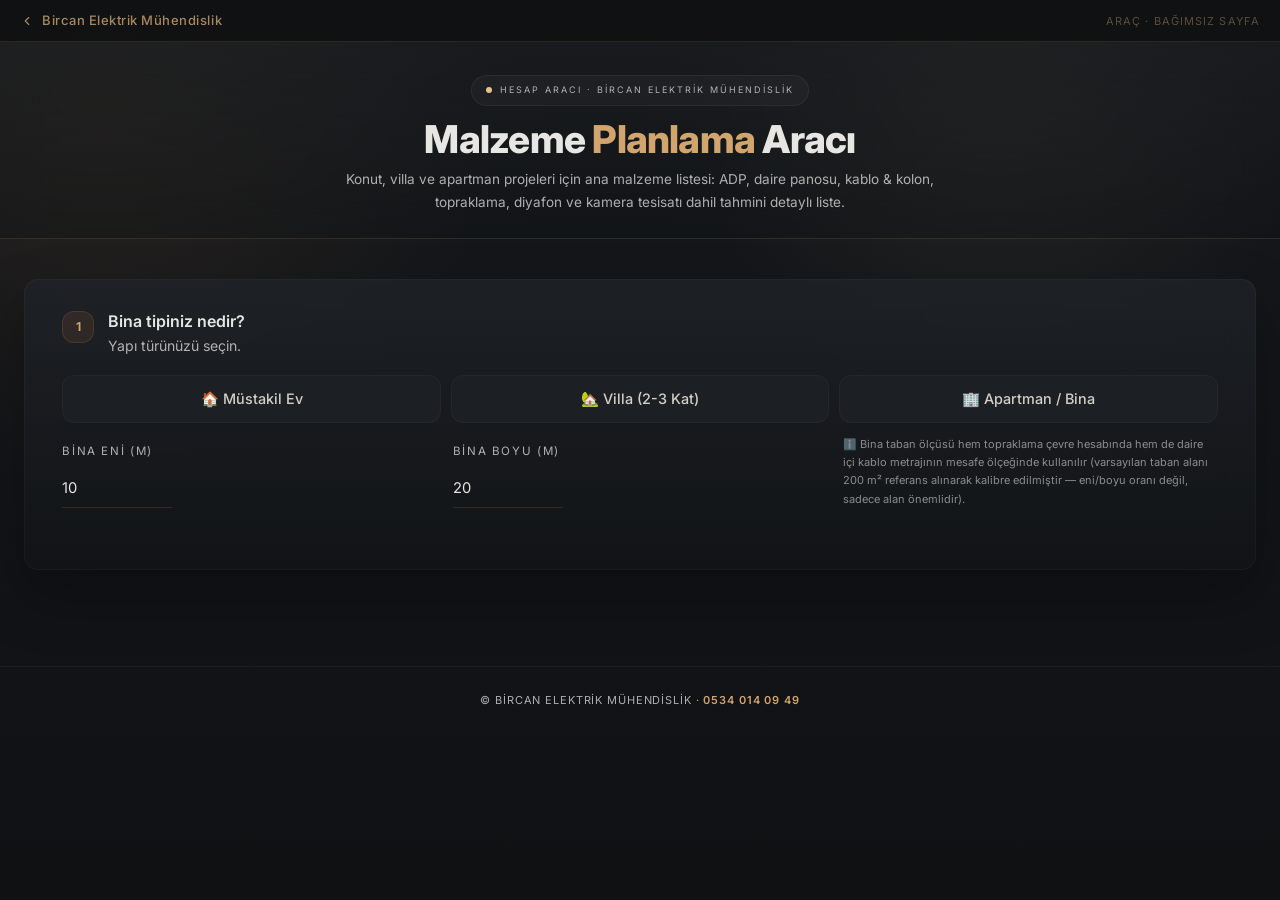
==== commit b24c2c81: "Add files via upload" ====
--- a/mpa/index.html
+++ b/mpa/index.html
@@ -10,405 +10,7 @@
 <link rel="preconnect" href="https://fonts.googleapis.com">
 <link rel="preconnect" href="https://fonts.gstatic.com" crossorigin>
 <link href="https://fonts.googleapis.com/css2?family=Inter:wght@400;500;600;700;800;900&display=swap" rel="stylesheet">
-<script>/** @license
- *
- * jsPDF - PDF Document creation from JavaScript
- * Version 2.5.1 Built on 2022-01-28T15:37:57.789Z
- *                      CommitID 00000000
- *
- * Copyright (c) 2010-2021 James Hall <james@parall.ax>, https://github.com/MrRio/jsPDF
- *               2015-2021 yWorks GmbH, http://www.yworks.com
- *               2015-2021 Lukas Holländer <lukas.hollaender@yworks.com>, https://github.com/HackbrettXXX
- *               2016-2018 Aras Abbasi <aras.abbasi@gmail.com>
- *               2010 Aaron Spike, https://github.com/acspike
- *               2012 Willow Systems Corporation, https://github.com/willowsystems
- *               2012 Pablo Hess, https://github.com/pablohess
- *               2012 Florian Jenett, https://github.com/fjenett
- *               2013 Warren Weckesser, https://github.com/warrenweckesser
- *               2013 Youssef Beddad, https://github.com/lifof
- *               2013 Lee Driscoll, https://github.com/lsdriscoll
- *               2013 Stefan Slonevskiy, https://github.com/stefslon
- *               2013 Jeremy Morel, https://github.com/jmorel
- *               2013 Christoph Hartmann, https://github.com/chris-rock
- *               2014 Juan Pablo Gaviria, https://github.com/juanpgaviria
- *               2014 James Makes, https://github.com/dollaruw
- *               2014 Diego Casorran, https://github.com/diegocr
- *               2014 Steven Spungin, https://github.com/Flamenco
- *               2014 Kenneth Glassey, https://github.com/Gavvers
- *
- * Permission is hereby granted, free of charge, to any person obtaining
- * a copy of this software and associated documentation files (the
- * "Software"), to deal in the Software without restriction, including
- * without limitation the rights to use, copy, modify, merge, publish,
- * distribute, sublicense, and/or sell copies of the Software, and to
- * permit persons to whom the Software is furnished to do so, subject to
- * the following conditions:
- *
- * The above copyright notice and this permission notice shall be
- * included in all copies or substantial portions of the Software.
- *
- * THE SOFTWARE IS PROVIDED "AS IS", WITHOUT WARRANTY OF ANY KIND,
- * EXPRESS OR IMPLIED, INCLUDING BUT NOT LIMITED TO THE WARRANTIES OF
- * MERCHANTABILITY, FITNESS FOR A PARTICULAR PURPOSE AND
- * NONINFRINGEMENT. IN NO EVENT SHALL THE AUTHORS OR COPYRIGHT HOLDERS BE
- * LIABLE FOR ANY CLAIM, DAMAGES OR OTHER LIABILITY, WHETHER IN AN ACTION
- * OF CONTRACT, TORT OR OTHERWISE, ARISING FROM, OUT OF OR IN CONNECTION
- * WITH THE SOFTWARE OR THE USE OR OTHER DEALINGS IN THE SOFTWARE.
- *
- * Contributor(s):
- *    siefkenj, ahwolf, rickygu, Midnith, saintclair, eaparango,
- *    kim3er, mfo, alnorth, Flamenco
- */
-
-!function(t,e){"object"==typeof exports&&"undefined"!=typeof module?e(exports):"function"==typeof define&&define.amd?define(["exports"],e):e((t=t||self).jspdf={})}(this,(function(t){"use strict";function e(t){return(e="function"==typeof Symbol&&"symbol"==typeof Symbol.iterator?function(t){return typeof t}:function(t){return t&&"function"==typeof Symbol&&t.constructor===Symbol&&t!==Symbol.prototype?"symbol":typeof t})(t)}var r=function(){return"undefined"!=typeof window?window:"undefined"!=typeof global?global:"undefined"!=typeof self?self:this}();function n(){r.console&&"function"==typeof r.console.log&&r.console.log.apply(r.console,arguments)}var i={log:n,warn:function(t){r.console&&("function"==typeof r.console.warn?r.console.warn.apply(r.console,arguments):n.call(null,arguments))},error:function(t){r.console&&("function"==typeof r.console.error?r.console.error.apply(r.console,arguments):n(t))}};function a(t,e,r){var n=new XMLHttpRequest;n.open("GET",t),n.responseType="blob",n.onload=function(){l(n.response,e,r)},n.onerror=function(){i.error("could not download file")},n.send()}function o(t){var e=new XMLHttpRequest;e.open("HEAD",t,!1);try{e.send()}catch(t){}return e.status>=200&&e.status<=299}function s(t){try{t.dispatchEvent(new MouseEvent("click"))}catch(r){var e=document.createEvent("MouseEvents");e.initMouseEvent("click",!0,!0,window,0,0,0,80,20,!1,!1,!1,!1,0,null),t.dispatchEvent(e)}}var c,u,l=r.saveAs||("object"!==("undefined"==typeof window?"undefined":e(window))||window!==r?function(){}:"undefined"!=typeof HTMLAnchorElement&&"download"in HTMLAnchorElement.prototype?function(t,e,n){var i=r.URL||r.webkitURL,c=document.createElement("a");e=e||t.name||"download",c.download=e,c.rel="noopener","string"==typeof t?(c.href=t,c.origin!==location.origin?o(c.href)?a(t,e,n):s(c,c.target="_blank"):s(c)):(c.href=i.createObjectURL(t),setTimeout((function(){i.revokeObjectURL(c.href)}),4e4),setTimeout((function(){s(c)}),0))}:"msSaveOrOpenBlob"in navigator?function(t,r,n){if(r=r||t.name||"download","string"==typeof t)if(o(t))a(t,r,n);else{var c=document.createElement("a");c.href=t,c.target="_blank",setTimeout((function(){s(c)}))}else navigator.msSaveOrOpenBlob(function(t,r){return void 0===r?r={autoBom:!1}:"object"!==e(r)&&(i.warn("Deprecated: Expected third argument to be a object"),r={autoBom:!r}),r.autoBom&&/^\s*(?:text\/\S*|application\/xml|\S*\/\S*\+xml)\s*;.*charset\s*=\s*utf-8/i.test(t.type)?new Blob([String.fromCharCode(65279),t],{type:t.type}):t}(t,n),r)}:function(t,n,i,o){if((o=o||open("","_blank"))&&(o.document.title=o.document.body.innerText="downloading..."),"string"==typeof t)return a(t,n,i);var s="application/octet-stream"===t.type,c=/constructor/i.test(r.HTMLElement)||r.safari,u=/CriOS\/[\d]+/.test(navigator.userAgent);if((u||s&&c)&&"object"===("undefined"==typeof FileReader?"undefined":e(FileReader))){var l=new FileReader;l.onloadend=function(){var t=l.result;t=u?t:t.replace(/^data:[^;]*;/,"data:attachment/file;"),o?o.location.href=t:location=t,o=null},l.readAsDataURL(t)}else{var h=r.URL||r.webkitURL,f=h.createObjectURL(t);o?o.location=f:location.href=f,o=null,setTimeout((function(){h.revokeObjectURL(f)}),4e4)}});
-/**
-   * A class to parse color values
-   * @author Stoyan Stefanov <sstoo@gmail.com>
-   * {@link   http://www.phpied.com/rgb-color-parser-in-javascript/}
-   * @license Use it if you like it
-   */function h(t){var e;t=t||"",this.ok=!1,"#"==t.charAt(0)&&(t=t.substr(1,6));t={aliceblue:"f0f8ff",antiquewhite:"faebd7",aqua:"00ffff",aquamarine:"7fffd4",azure:"f0ffff",beige:"f5f5dc",bisque:"ffe4c4",black:"000000",blanchedalmond:"ffebcd",blue:"0000ff",blueviolet:"8a2be2",brown:"a52a2a",burlywood:"deb887",cadetblue:"5f9ea0",chartreuse:"7fff00",chocolate:"d2691e",coral:"ff7f50",cornflowerblue:"6495ed",cornsilk:"fff8dc",crimson:"dc143c",cyan:"00ffff",darkblue:"00008b",darkcyan:"008b8b",darkgoldenrod:"b8860b",darkgray:"a9a9a9",darkgreen:"006400",darkkhaki:"bdb76b",darkmagenta:"8b008b",darkolivegreen:"556b2f",darkorange:"ff8c00",darkorchid:"9932cc",darkred:"8b0000",darksalmon:"e9967a",darkseagreen:"8fbc8f",darkslateblue:"483d8b",darkslategray:"2f4f4f",darkturquoise:"00ced1",darkviolet:"9400d3",deeppink:"ff1493",deepskyblue:"00bfff",dimgray:"696969",dodgerblue:"1e90ff",feldspar:"d19275",firebrick:"b22222",floralwhite:"fffaf0",forestgreen:"228b22",fuchsia:"ff00ff",gainsboro:"dcdcdc",ghostwhite:"f8f8ff",gold:"ffd700",goldenrod:"daa520",gray:"808080",green:"008000",greenyellow:"adff2f",honeydew:"f0fff0",hotpink:"ff69b4",indianred:"cd5c5c",indigo:"4b0082",ivory:"fffff0",khaki:"f0e68c",lavender:"e6e6fa",lavenderblush:"fff0f5",lawngreen:"7cfc00",lemonchiffon:"fffacd",lightblue:"add8e6",lightcoral:"f08080",lightcyan:"e0ffff",lightgoldenrodyellow:"fafad2",lightgrey:"d3d3d3",lightgreen:"90ee90",lightpink:"ffb6c1",lightsalmon:"ffa07a",lightseagreen:"20b2aa",lightskyblue:"87cefa",lightslateblue:"8470ff",lightslategray:"778899",lightsteelblue:"b0c4de",lightyellow:"ffffe0",lime:"00ff00",limegreen:"32cd32",linen:"faf0e6",magenta:"ff00ff",maroon:"800000",mediumaquamarine:"66cdaa",mediumblue:"0000cd",mediumorchid:"ba55d3",mediumpurple:"9370d8",mediumseagreen:"3cb371",mediumslateblue:"7b68ee",mediumspringgreen:"00fa9a",mediumturquoise:"48d1cc",mediumvioletred:"c71585",midnightblue:"191970",mintcream:"f5fffa",mistyrose:"ffe4e1",moccasin:"ffe4b5",navajowhite:"ffdead",navy:"000080",oldlace:"fdf5e6",olive:"808000",olivedrab:"6b8e23",orange:"ffa500",orangered:"ff4500",orchid:"da70d6",palegoldenrod:"eee8aa",palegreen:"98fb98",paleturquoise:"afeeee",palevioletred:"d87093",papayawhip:"ffefd5",peachpuff:"ffdab9",peru:"cd853f",pink:"ffc0cb",plum:"dda0dd",powderblue:"b0e0e6",purple:"800080",red:"ff0000",rosybrown:"bc8f8f",royalblue:"4169e1",saddlebrown:"8b4513",salmon:"fa8072",sandybrown:"f4a460",seagreen:"2e8b57",seashell:"fff5ee",sienna:"a0522d",silver:"c0c0c0",skyblue:"87ceeb",slateblue:"6a5acd",slategray:"708090",snow:"fffafa",springgreen:"00ff7f",steelblue:"4682b4",tan:"d2b48c",teal:"008080",thistle:"d8bfd8",tomato:"ff6347",turquoise:"40e0d0",violet:"ee82ee",violetred:"d02090",wheat:"f5deb3",white:"ffffff",whitesmoke:"f5f5f5",yellow:"ffff00",yellowgreen:"9acd32"}[t=(t=t.replace(/ /g,"")).toLowerCase()]||t;for(var r=[{re:/^rgb\((\d{1,3}),\s*(\d{1,3}),\s*(\d{1,3})\)$/,example:["rgb(123, 234, 45)","rgb(255,234,245)"],process:function(t){return[parseInt(t[1]),parseInt(t[2]),parseInt(t[3])]}},{re:/^(\w{2})(\w{2})(\w{2})$/,example:["#00ff00","336699"],process:function(t){return[parseInt(t[1],16),parseInt(t[2],16),parseInt(t[3],16)]}},{re:/^(\w{1})(\w{1})(\w{1})$/,example:["#fb0","f0f"],process:function(t){return[parseInt(t[1]+t[1],16),parseInt(t[2]+t[2],16),parseInt(t[3]+t[3],16)]}}],n=0;n<r.length;n++){var i=r[n].re,a=r[n].process,o=i.exec(t);o&&(e=a(o),this.r=e[0],this.g=e[1],this.b=e[2],this.ok=!0)}this.r=this.r<0||isNaN(this.r)?0:this.r>255?255:this.r,this.g=this.g<0||isNaN(this.g)?0:this.g>255?255:this.g,this.b=this.b<0||isNaN(this.b)?0:this.b>255?255:this.b,this.toRGB=function(){return"rgb("+this.r+", "+this.g+", "+this.b+")"},this.toHex=function(){var t=this.r.toString(16),e=this.g.toString(16),r=this.b.toString(16);return 1==t.length&&(t="0"+t),1==e.length&&(e="0"+e),1==r.length&&(r="0"+r),"#"+t+e+r}}
-/**
-   * @license
-   * Joseph Myers does not specify a particular license for his work.
-   *
-   * Author: Joseph Myers
-   * Accessed from: http://www.myersdaily.org/joseph/javascript/md5.js
-   *
-   * Modified by: Owen Leong
-   */
-function f(t,e){var r=t[0],n=t[1],i=t[2],a=t[3];r=p(r,n,i,a,e[0],7,-680876936),a=p(a,r,n,i,e[1],12,-389564586),i=p(i,a,r,n,e[2],17,606105819),n=p(n,i,a,r,e[3],22,-1044525330),r=p(r,n,i,a,e[4],7,-176418897),a=p(a,r,n,i,e[5],12,1200080426),i=p(i,a,r,n,e[6],17,-1473231341),n=p(n,i,a,r,e[7],22,-45705983),r=p(r,n,i,a,e[8],7,1770035416),a=p(a,r,n,i,e[9],12,-1958414417),i=p(i,a,r,n,e[10],17,-42063),n=p(n,i,a,r,e[11],22,-1990404162),r=p(r,n,i,a,e[12],7,1804603682),a=p(a,r,n,i,e[13],12,-40341101),i=p(i,a,r,n,e[14],17,-1502002290),r=g(r,n=p(n,i,a,r,e[15],22,1236535329),i,a,e[1],5,-165796510),a=g(a,r,n,i,e[6],9,-1069501632),i=g(i,a,r,n,e[11],14,643717713),n=g(n,i,a,r,e[0],20,-373897302),r=g(r,n,i,a,e[5],5,-701558691),a=g(a,r,n,i,e[10],9,38016083),i=g(i,a,r,n,e[15],14,-660478335),n=g(n,i,a,r,e[4],20,-405537848),r=g(r,n,i,a,e[9],5,568446438),a=g(a,r,n,i,e[14],9,-1019803690),i=g(i,a,r,n,e[3],14,-187363961),n=g(n,i,a,r,e[8],20,1163531501),r=g(r,n,i,a,e[13],5,-1444681467),a=g(a,r,n,i,e[2],9,-51403784),i=g(i,a,r,n,e[7],14,1735328473),r=m(r,n=g(n,i,a,r,e[12],20,-1926607734),i,a,e[5],4,-378558),a=m(a,r,n,i,e[8],11,-2022574463),i=m(i,a,r,n,e[11],16,1839030562),n=m(n,i,a,r,e[14],23,-35309556),r=m(r,n,i,a,e[1],4,-1530992060),a=m(a,r,n,i,e[4],11,1272893353),i=m(i,a,r,n,e[7],16,-155497632),n=m(n,i,a,r,e[10],23,-1094730640),r=m(r,n,i,a,e[13],4,681279174),a=m(a,r,n,i,e[0],11,-358537222),i=m(i,a,r,n,e[3],16,-722521979),n=m(n,i,a,r,e[6],23,76029189),r=m(r,n,i,a,e[9],4,-640364487),a=m(a,r,n,i,e[12],11,-421815835),i=m(i,a,r,n,e[15],16,530742520),r=v(r,n=m(n,i,a,r,e[2],23,-995338651),i,a,e[0],6,-198630844),a=v(a,r,n,i,e[7],10,1126891415),i=v(i,a,r,n,e[14],15,-1416354905),n=v(n,i,a,r,e[5],21,-57434055),r=v(r,n,i,a,e[12],6,1700485571),a=v(a,r,n,i,e[3],10,-1894986606),i=v(i,a,r,n,e[10],15,-1051523),n=v(n,i,a,r,e[1],21,-2054922799),r=v(r,n,i,a,e[8],6,1873313359),a=v(a,r,n,i,e[15],10,-30611744),i=v(i,a,r,n,e[6],15,-1560198380),n=v(n,i,a,r,e[13],21,1309151649),r=v(r,n,i,a,e[4],6,-145523070),a=v(a,r,n,i,e[11],10,-1120210379),i=v(i,a,r,n,e[2],15,718787259),n=v(n,i,a,r,e[9],21,-343485551),t[0]=S(r,t[0]),t[1]=S(n,t[1]),t[2]=S(i,t[2]),t[3]=S(a,t[3])}function d(t,e,r,n,i,a){return e=S(S(e,t),S(n,a)),S(e<<i|e>>>32-i,r)}function p(t,e,r,n,i,a,o){return d(e&r|~e&n,t,e,i,a,o)}function g(t,e,r,n,i,a,o){return d(e&n|r&~n,t,e,i,a,o)}function m(t,e,r,n,i,a,o){return d(e^r^n,t,e,i,a,o)}function v(t,e,r,n,i,a,o){return d(r^(e|~n),t,e,i,a,o)}function b(t){var e,r=t.length,n=[1732584193,-271733879,-1732584194,271733878];for(e=64;e<=t.length;e+=64)f(n,y(t.substring(e-64,e)));t=t.substring(e-64);var i=[0,0,0,0,0,0,0,0,0,0,0,0,0,0,0,0];for(e=0;e<t.length;e++)i[e>>2]|=t.charCodeAt(e)<<(e%4<<3);if(i[e>>2]|=128<<(e%4<<3),e>55)for(f(n,i),e=0;e<16;e++)i[e]=0;return i[14]=8*r,f(n,i),n}function y(t){var e,r=[];for(e=0;e<64;e+=4)r[e>>2]=t.charCodeAt(e)+(t.charCodeAt(e+1)<<8)+(t.charCodeAt(e+2)<<16)+(t.charCodeAt(e+3)<<24);return r}c=r.atob.bind(r),u=r.btoa.bind(r);var w="0123456789abcdef".split("");function N(t){for(var e="",r=0;r<4;r++)e+=w[t>>8*r+4&15]+w[t>>8*r&15];return e}function L(t){return String.fromCharCode((255&t)>>0,(65280&t)>>8,(16711680&t)>>16,(4278190080&t)>>24)}function A(t){return function(t){return t.map(L).join("")}(b(t))}var x="5d41402abc4b2a76b9719d911017c592"!=function(t){for(var e=0;e<t.length;e++)t[e]=N(t[e]);return t.join("")}(b("hello"));function S(t,e){if(x){var r=(65535&t)+(65535&e);return(t>>16)+(e>>16)+(r>>16)<<16|65535&r}return t+e&4294967295}
-/**
-   * @license
-   * FPDF is released under a permissive license: there is no usage restriction.
-   * You may embed it freely in your application (commercial or not), with or
-   * without modifications.
-   *
-   * Reference: http://www.fpdf.org/en/script/script37.php
-   */function _(t,e){var r,n,i,a;if(t!==r){for(var o=(i=t,a=1+(256/t.length>>0),new Array(a+1).join(i)),s=[],c=0;c<256;c++)s[c]=c;var u=0;for(c=0;c<256;c++){var l=s[c];u=(u+l+o.charCodeAt(c))%256,s[c]=s[u],s[u]=l}r=t,n=s}else s=n;var h=e.length,f=0,d=0,p="";for(c=0;c<h;c++)d=(d+(l=s[f=(f+1)%256]))%256,s[f]=s[d],s[d]=l,o=s[(s[f]+s[d])%256],p+=String.fromCharCode(e.charCodeAt(c)^o);return p}
-/**
-   * @license
-   * Licensed under the MIT License.
-   * http://opensource.org/licenses/mit-license
-   * Author: Owen Leong (@owenl131)
-   * Date: 15 Oct 2020
-   * References:
-   * https://www.cs.cmu.edu/~dst/Adobe/Gallery/anon21jul01-pdf-encryption.txt
-   * https://github.com/foliojs/pdfkit/blob/master/lib/security.js
-   * http://www.fpdf.org/en/script/script37.php
-   */var P={print:4,modify:8,copy:16,"annot-forms":32};function k(t,e,r,n){this.v=1,this.r=2;var i=192;t.forEach((function(t){if(void 0!==P.perm)throw new Error("Invalid permission: "+t);i+=P[t]})),this.padding="(¿N^NuAd\0NVÿú\b..\0¶Ðh>/\f©þdSiz";var a=(e+this.padding).substr(0,32),o=(r+this.padding).substr(0,32);this.O=this.processOwnerPassword(a,o),this.P=-(1+(255^i)),this.encryptionKey=A(a+this.O+this.lsbFirstWord(this.P)+this.hexToBytes(n)).substr(0,5),this.U=_(this.encryptionKey,this.padding)}function F(t){if(/[^\u0000-\u00ff]/.test(t))throw new Error("Invalid PDF Name Object: "+t+", Only accept ASCII characters.");for(var e="",r=t.length,n=0;n<r;n++){var i=t.charCodeAt(n);if(i<33||35===i||37===i||40===i||41===i||47===i||60===i||62===i||91===i||93===i||123===i||125===i||i>126)e+="#"+("0"+i.toString(16)).slice(-2);else e+=t[n]}return e}function I(t){if("object"!==e(t))throw new Error("Invalid Context passed to initialize PubSub (jsPDF-module)");var n={};this.subscribe=function(t,e,r){if(r=r||!1,"string"!=typeof t||"function"!=typeof e||"boolean"!=typeof r)throw new Error("Invalid arguments passed to PubSub.subscribe (jsPDF-module)");n.hasOwnProperty(t)||(n[t]={});var i=Math.random().toString(35);return n[t][i]=[e,!!r],i},this.unsubscribe=function(t){for(var e in n)if(n[e][t])return delete n[e][t],0===Object.keys(n[e]).length&&delete n[e],!0;return!1},this.publish=function(e){if(n.hasOwnProperty(e)){var a=Array.prototype.slice.call(arguments,1),o=[];for(var s in n[e]){var c=n[e][s];try{c[0].apply(t,a)}catch(t){r.console&&i.error("jsPDF PubSub Error",t.message,t)}c[1]&&o.push(s)}o.length&&o.forEach(this.unsubscribe)}},this.getTopics=function(){return n}}function C(t){if(!(this instanceof C))return new C(t);var e="opacity,stroke-opacity".split(",");for(var r in t)t.hasOwnProperty(r)&&e.indexOf(r)>=0&&(this[r]=t[r]);this.id="",this.objectNumber=-1}function j(t,e){this.gState=t,this.matrix=e,this.id="",this.objectNumber=-1}function O(t,e,r,n,i){if(!(this instanceof O))return new O(t,e,r,n,i);this.type="axial"===t?2:3,this.coords=e,this.colors=r,j.call(this,n,i)}function B(t,e,r,n,i){if(!(this instanceof B))return new B(t,e,r,n,i);this.boundingBox=t,this.xStep=e,this.yStep=r,this.stream="",this.cloneIndex=0,j.call(this,n,i)}function M(t){var n,a="string"==typeof arguments[0]?arguments[0]:"p",o=arguments[1],s=arguments[2],c=arguments[3],f=[],d=1,p=16,g="S",m=null;"object"===e(t=t||{})&&(a=t.orientation,o=t.unit||o,s=t.format||s,c=t.compress||t.compressPdf||c,null!==(m=t.encryption||null)&&(m.userPassword=m.userPassword||"",m.ownerPassword=m.ownerPassword||"",m.userPermissions=m.userPermissions||[]),d="number"==typeof t.userUnit?Math.abs(t.userUnit):1,void 0!==t.precision&&(n=t.precision),void 0!==t.floatPrecision&&(p=t.floatPrecision),g=t.defaultPathOperation||"S"),f=t.filters||(!0===c?["FlateEncode"]:f),o=o||"mm",a=(""+(a||"P")).toLowerCase();var v=t.putOnlyUsedFonts||!1,b={},y={internal:{},__private__:{}};y.__private__.PubSub=I;var w="1.3",N=y.__private__.getPdfVersion=function(){return w};y.__private__.setPdfVersion=function(t){w=t};var L={a0:[2383.94,3370.39],a1:[1683.78,2383.94],a2:[1190.55,1683.78],a3:[841.89,1190.55],a4:[595.28,841.89],a5:[419.53,595.28],a6:[297.64,419.53],a7:[209.76,297.64],a8:[147.4,209.76],a9:[104.88,147.4],a10:[73.7,104.88],b0:[2834.65,4008.19],b1:[2004.09,2834.65],b2:[1417.32,2004.09],b3:[1000.63,1417.32],b4:[708.66,1000.63],b5:[498.9,708.66],b6:[354.33,498.9],b7:[249.45,354.33],b8:[175.75,249.45],b9:[124.72,175.75],b10:[87.87,124.72],c0:[2599.37,3676.54],c1:[1836.85,2599.37],c2:[1298.27,1836.85],c3:[918.43,1298.27],c4:[649.13,918.43],c5:[459.21,649.13],c6:[323.15,459.21],c7:[229.61,323.15],c8:[161.57,229.61],c9:[113.39,161.57],c10:[79.37,113.39],dl:[311.81,623.62],letter:[612,792],"government-letter":[576,756],legal:[612,1008],"junior-legal":[576,360],ledger:[1224,792],tabloid:[792,1224],"credit-card":[153,243]};y.__private__.getPageFormats=function(){return L};var A=y.__private__.getPageFormat=function(t){return L[t]};s=s||"a4";var x={COMPAT:"compat",ADVANCED:"advanced"},S=x.COMPAT;function _(){this.saveGraphicsState(),ht(new Vt(_t,0,0,-_t,0,Rr()*_t).toString()+" cm"),this.setFontSize(this.getFontSize()/_t),g="n",S=x.ADVANCED}function P(){this.restoreGraphicsState(),g="S",S=x.COMPAT}var j=y.__private__.combineFontStyleAndFontWeight=function(t,e){if("bold"==t&&"normal"==e||"bold"==t&&400==e||"normal"==t&&"italic"==e||"bold"==t&&"italic"==e)throw new Error("Invalid Combination of fontweight and fontstyle");return e&&(t=400==e||"normal"===e?"italic"===t?"italic":"normal":700!=e&&"bold"!==e||"normal"!==t?(700==e?"bold":e)+""+t:"bold"),t};y.advancedAPI=function(t){var e=S===x.COMPAT;return e&&_.call(this),"function"!=typeof t||(t(this),e&&P.call(this)),this},y.compatAPI=function(t){var e=S===x.ADVANCED;return e&&P.call(this),"function"!=typeof t||(t(this),e&&_.call(this)),this},y.isAdvancedAPI=function(){return S===x.ADVANCED};var E,q=function(t){if(S!==x.ADVANCED)throw new Error(t+" is only available in 'advanced' API mode. You need to call advancedAPI() first.")},D=y.roundToPrecision=y.__private__.roundToPrecision=function(t,e){var r=n||e;if(isNaN(t)||isNaN(r))throw new Error("Invalid argument passed to jsPDF.roundToPrecision");return t.toFixed(r).replace(/0+$/,"")};E=y.hpf=y.__private__.hpf="number"==typeof p?function(t){if(isNaN(t))throw new Error("Invalid argument passed to jsPDF.hpf");return D(t,p)}:"smart"===p?function(t){if(isNaN(t))throw new Error("Invalid argument passed to jsPDF.hpf");return D(t,t>-1&&t<1?16:5)}:function(t){if(isNaN(t))throw new Error("Invalid argument passed to jsPDF.hpf");return D(t,16)};var R=y.f2=y.__private__.f2=function(t){if(isNaN(t))throw new Error("Invalid argument passed to jsPDF.f2");return D(t,2)},T=y.__private__.f3=function(t){if(isNaN(t))throw new Error("Invalid argument passed to jsPDF.f3");return D(t,3)},U=y.scale=y.__private__.scale=function(t){if(isNaN(t))throw new Error("Invalid argument passed to jsPDF.scale");return S===x.COMPAT?t*_t:S===x.ADVANCED?t:void 0},z=function(t){return S===x.COMPAT?Rr()-t:S===x.ADVANCED?t:void 0},H=function(t){return U(z(t))};y.__private__.setPrecision=y.setPrecision=function(t){"number"==typeof parseInt(t,10)&&(n=parseInt(t,10))};var W,V="00000000000000000000000000000000",G=y.__private__.getFileId=function(){return V},Y=y.__private__.setFileId=function(t){return V=void 0!==t&&/^[a-fA-F0-9]{32}$/.test(t)?t.toUpperCase():V.split("").map((function(){return"ABCDEF0123456789".charAt(Math.floor(16*Math.random()))})).join(""),null!==m&&(Ye=new k(m.userPermissions,m.userPassword,m.ownerPassword,V)),V};y.setFileId=function(t){return Y(t),this},y.getFileId=function(){return G()};var J=y.__private__.convertDateToPDFDate=function(t){var e=t.getTimezoneOffset(),r=e<0?"+":"-",n=Math.floor(Math.abs(e/60)),i=Math.abs(e%60),a=[r,Q(n),"'",Q(i),"'"].join("");return["D:",t.getFullYear(),Q(t.getMonth()+1),Q(t.getDate()),Q(t.getHours()),Q(t.getMinutes()),Q(t.getSeconds()),a].join("")},X=y.__private__.convertPDFDateToDate=function(t){var e=parseInt(t.substr(2,4),10),r=parseInt(t.substr(6,2),10)-1,n=parseInt(t.substr(8,2),10),i=parseInt(t.substr(10,2),10),a=parseInt(t.substr(12,2),10),o=parseInt(t.substr(14,2),10);return new Date(e,r,n,i,a,o,0)},K=y.__private__.setCreationDate=function(t){var e;if(void 0===t&&(t=new Date),t instanceof Date)e=J(t);else{if(!/^D:(20[0-2][0-9]|203[0-7]|19[7-9][0-9])(0[0-9]|1[0-2])([0-2][0-9]|3[0-1])(0[0-9]|1[0-9]|2[0-3])(0[0-9]|[1-5][0-9])(0[0-9]|[1-5][0-9])(\+0[0-9]|\+1[0-4]|-0[0-9]|-1[0-1])'(0[0-9]|[1-5][0-9])'?$/.test(t))throw new Error("Invalid argument passed to jsPDF.setCreationDate");e=t}return W=e},Z=y.__private__.getCreationDate=function(t){var e=W;return"jsDate"===t&&(e=X(W)),e};y.setCreationDate=function(t){return K(t),this},y.getCreationDate=function(t){return Z(t)};var $,Q=y.__private__.padd2=function(t){return("0"+parseInt(t)).slice(-2)},tt=y.__private__.padd2Hex=function(t){return("00"+(t=t.toString())).substr(t.length)},et=0,rt=[],nt=[],it=0,at=[],ot=[],st=!1,ct=nt,ut=function(){et=0,it=0,nt=[],rt=[],at=[],Qt=Kt(),te=Kt()};y.__private__.setCustomOutputDestination=function(t){st=!0,ct=t};var lt=function(t){st||(ct=t)};y.__private__.resetCustomOutputDestination=function(){st=!1,ct=nt};var ht=y.__private__.out=function(t){return t=t.toString(),it+=t.length+1,ct.push(t),ct},ft=y.__private__.write=function(t){return ht(1===arguments.length?t.toString():Array.prototype.join.call(arguments," "))},dt=y.__private__.getArrayBuffer=function(t){for(var e=t.length,r=new ArrayBuffer(e),n=new Uint8Array(r);e--;)n[e]=t.charCodeAt(e);return r},pt=[["Helvetica","helvetica","normal","WinAnsiEncoding"],["Helvetica-Bold","helvetica","bold","WinAnsiEncoding"],["Helvetica-Oblique","helvetica","italic","WinAnsiEncoding"],["Helvetica-BoldOblique","helvetica","bolditalic","WinAnsiEncoding"],["Courier","courier","normal","WinAnsiEncoding"],["Courier-Bold","courier","bold","WinAnsiEncoding"],["Courier-Oblique","courier","italic","WinAnsiEncoding"],["Courier-BoldOblique","courier","bolditalic","WinAnsiEncoding"],["Times-Roman","times","normal","WinAnsiEncoding"],["Times-Bold","times","bold","WinAnsiEncoding"],["Times-Italic","times","italic","WinAnsiEncoding"],["Times-BoldItalic","times","bolditalic","WinAnsiEncoding"],["ZapfDingbats","zapfdingbats","normal",null],["Symbol","symbol","normal",null]];y.__private__.getStandardFonts=function(){return pt};var gt=t.fontSize||16;y.__private__.setFontSize=y.setFontSize=function(t){return gt=S===x.ADVANCED?t/_t:t,this};var mt,vt=y.__private__.getFontSize=y.getFontSize=function(){return S===x.COMPAT?gt:gt*_t},bt=t.R2L||!1;y.__private__.setR2L=y.setR2L=function(t){return bt=t,this},y.__private__.getR2L=y.getR2L=function(){return bt};var yt,wt=y.__private__.setZoomMode=function(t){var e=[void 0,null,"fullwidth","fullheight","fullpage","original"];if(/^(?:\d+\.\d*|\d*\.\d+|\d+)%$/.test(t))mt=t;else if(isNaN(t)){if(-1===e.indexOf(t))throw new Error('zoom must be Integer (e.g. 2), a percentage Value (e.g. 300%) or fullwidth, fullheight, fullpage, original. "'+t+'" is not recognized.');mt=t}else mt=parseInt(t,10)};y.__private__.getZoomMode=function(){return mt};var Nt,Lt=y.__private__.setPageMode=function(t){if(-1==[void 0,null,"UseNone","UseOutlines","UseThumbs","FullScreen"].indexOf(t))throw new Error('Page mode must be one of UseNone, UseOutlines, UseThumbs, or FullScreen. "'+t+'" is not recognized.');yt=t};y.__private__.getPageMode=function(){return yt};var At=y.__private__.setLayoutMode=function(t){if(-1==[void 0,null,"continuous","single","twoleft","tworight","two"].indexOf(t))throw new Error('Layout mode must be one of continuous, single, twoleft, tworight. "'+t+'" is not recognized.');Nt=t};y.__private__.getLayoutMode=function(){return Nt},y.__private__.setDisplayMode=y.setDisplayMode=function(t,e,r){return wt(t),At(e),Lt(r),this};var xt={title:"",subject:"",author:"",keywords:"",creator:""};y.__private__.getDocumentProperty=function(t){if(-1===Object.keys(xt).indexOf(t))throw new Error("Invalid argument passed to jsPDF.getDocumentProperty");return xt[t]},y.__private__.getDocumentProperties=function(){return xt},y.__private__.setDocumentProperties=y.setProperties=y.setDocumentProperties=function(t){for(var e in xt)xt.hasOwnProperty(e)&&t[e]&&(xt[e]=t[e]);return this},y.__private__.setDocumentProperty=function(t,e){if(-1===Object.keys(xt).indexOf(t))throw new Error("Invalid arguments passed to jsPDF.setDocumentProperty");return xt[t]=e};var St,_t,Pt,kt,Ft,It={},Ct={},jt=[],Ot={},Bt={},Mt={},Et={},qt=null,Dt=0,Rt=[],Tt=new I(y),Ut=t.hotfixes||[],zt={},Ht={},Wt=[],Vt=function t(e,r,n,i,a,o){if(!(this instanceof t))return new t(e,r,n,i,a,o);isNaN(e)&&(e=1),isNaN(r)&&(r=0),isNaN(n)&&(n=0),isNaN(i)&&(i=1),isNaN(a)&&(a=0),isNaN(o)&&(o=0),this._matrix=[e,r,n,i,a,o]};Object.defineProperty(Vt.prototype,"sx",{get:function(){return this._matrix[0]},set:function(t){this._matrix[0]=t}}),Object.defineProperty(Vt.prototype,"shy",{get:function(){return this._matrix[1]},set:function(t){this._matrix[1]=t}}),Object.defineProperty(Vt.prototype,"shx",{get:function(){return this._matrix[2]},set:function(t){this._matrix[2]=t}}),Object.defineProperty(Vt.prototype,"sy",{get:function(){return this._matrix[3]},set:function(t){this._matrix[3]=t}}),Object.defineProperty(Vt.prototype,"tx",{get:function(){return this._matrix[4]},set:function(t){this._matrix[4]=t}}),Object.defineProperty(Vt.prototype,"ty",{get:function(){return this._matrix[5]},set:function(t){this._matrix[5]=t}}),Object.defineProperty(Vt.prototype,"a",{get:function(){return this._matrix[0]},set:function(t){this._matrix[0]=t}}),Object.defineProperty(Vt.prototype,"b",{get:function(){return this._matrix[1]},set:function(t){this._matrix[1]=t}}),Object.defineProperty(Vt.prototype,"c",{get:function(){return this._matrix[2]},set:function(t){this._matrix[2]=t}}),Object.defineProperty(Vt.prototype,"d",{get:function(){return this._matrix[3]},set:function(t){this._matrix[3]=t}}),Object.defineProperty(Vt.prototype,"e",{get:function(){return this._matrix[4]},set:function(t){this._matrix[4]=t}}),Object.defineProperty(Vt.prototype,"f",{get:function(){return this._matrix[5]},set:function(t){this._matrix[5]=t}}),Object.defineProperty(Vt.prototype,"rotation",{get:function(){return Math.atan2(this.shx,this.sx)}}),Object.defineProperty(Vt.prototype,"scaleX",{get:function(){return this.decompose().scale.sx}}),Object.defineProperty(Vt.prototype,"scaleY",{get:function(){return this.decompose().scale.sy}}),Object.defineProperty(Vt.prototype,"isIdentity",{get:function(){return 1===this.sx&&(0===this.shy&&(0===this.shx&&(1===this.sy&&(0===this.tx&&0===this.ty))))}}),Vt.prototype.join=function(t){return[this.sx,this.shy,this.shx,this.sy,this.tx,this.ty].map(E).join(t)},Vt.prototype.multiply=function(t){var e=t.sx*this.sx+t.shy*this.shx,r=t.sx*this.shy+t.shy*this.sy,n=t.shx*this.sx+t.sy*this.shx,i=t.shx*this.shy+t.sy*this.sy,a=t.tx*this.sx+t.ty*this.shx+this.tx,o=t.tx*this.shy+t.ty*this.sy+this.ty;return new Vt(e,r,n,i,a,o)},Vt.prototype.decompose=function(){var t=this.sx,e=this.shy,r=this.shx,n=this.sy,i=this.tx,a=this.ty,o=Math.sqrt(t*t+e*e),s=(t/=o)*r+(e/=o)*n;r-=t*s,n-=e*s;var c=Math.sqrt(r*r+n*n);return s/=c,t*(n/=c)<e*(r/=c)&&(t=-t,e=-e,s=-s,o=-o),{scale:new Vt(o,0,0,c,0,0),translate:new Vt(1,0,0,1,i,a),rotate:new Vt(t,e,-e,t,0,0),skew:new Vt(1,0,s,1,0,0)}},Vt.prototype.toString=function(t){return this.join(" ")},Vt.prototype.inversed=function(){var t=this.sx,e=this.shy,r=this.shx,n=this.sy,i=this.tx,a=this.ty,o=1/(t*n-e*r),s=n*o,c=-e*o,u=-r*o,l=t*o;return new Vt(s,c,u,l,-s*i-u*a,-c*i-l*a)},Vt.prototype.applyToPoint=function(t){var e=t.x*this.sx+t.y*this.shx+this.tx,r=t.x*this.shy+t.y*this.sy+this.ty;return new Cr(e,r)},Vt.prototype.applyToRectangle=function(t){var e=this.applyToPoint(t),r=this.applyToPoint(new Cr(t.x+t.w,t.y+t.h));return new jr(e.x,e.y,r.x-e.x,r.y-e.y)},Vt.prototype.clone=function(){var t=this.sx,e=this.shy,r=this.shx,n=this.sy,i=this.tx,a=this.ty;return new Vt(t,e,r,n,i,a)},y.Matrix=Vt;var Gt=y.matrixMult=function(t,e){return e.multiply(t)},Yt=new Vt(1,0,0,1,0,0);y.unitMatrix=y.identityMatrix=Yt;var Jt=function(t,e){if(!Bt[t]){var r=(e instanceof O?"Sh":"P")+(Object.keys(Ot).length+1).toString(10);e.id=r,Bt[t]=r,Ot[r]=e,Tt.publish("addPattern",e)}};y.ShadingPattern=O,y.TilingPattern=B,y.addShadingPattern=function(t,e){return q("addShadingPattern()"),Jt(t,e),this},y.beginTilingPattern=function(t){q("beginTilingPattern()"),Br(t.boundingBox[0],t.boundingBox[1],t.boundingBox[2]-t.boundingBox[0],t.boundingBox[3]-t.boundingBox[1],t.matrix)},y.endTilingPattern=function(t,e){q("endTilingPattern()"),e.stream=ot[$].join("\n"),Jt(t,e),Tt.publish("endTilingPattern",e),Wt.pop().restore()};var Xt=y.__private__.newObject=function(){var t=Kt();return Zt(t,!0),t},Kt=y.__private__.newObjectDeferred=function(){return et++,rt[et]=function(){return it},et},Zt=function(t,e){return e="boolean"==typeof e&&e,rt[t]=it,e&&ht(t+" 0 obj"),t},$t=y.__private__.newAdditionalObject=function(){var t={objId:Kt(),content:""};return at.push(t),t},Qt=Kt(),te=Kt(),ee=y.__private__.decodeColorString=function(t){var e=t.split(" ");if(2!==e.length||"g"!==e[1]&&"G"!==e[1]){if(5===e.length&&("k"===e[4]||"K"===e[4])){e=[(1-e[0])*(1-e[3]),(1-e[1])*(1-e[3]),(1-e[2])*(1-e[3]),"r"]}}else{var r=parseFloat(e[0]);e=[r,r,r,"r"]}for(var n="#",i=0;i<3;i++)n+=("0"+Math.floor(255*parseFloat(e[i])).toString(16)).slice(-2);return n},re=y.__private__.encodeColorString=function(t){var r;"string"==typeof t&&(t={ch1:t});var n=t.ch1,i=t.ch2,a=t.ch3,o=t.ch4,s="draw"===t.pdfColorType?["G","RG","K"]:["g","rg","k"];if("string"==typeof n&&"#"!==n.charAt(0)){var c=new h(n);if(c.ok)n=c.toHex();else if(!/^\d*\.?\d*$/.test(n))throw new Error('Invalid color "'+n+'" passed to jsPDF.encodeColorString.')}if("string"==typeof n&&/^#[0-9A-Fa-f]{3}$/.test(n)&&(n="#"+n[1]+n[1]+n[2]+n[2]+n[3]+n[3]),"string"==typeof n&&/^#[0-9A-Fa-f]{6}$/.test(n)){var u=parseInt(n.substr(1),16);n=u>>16&255,i=u>>8&255,a=255&u}if(void 0===i||void 0===o&&n===i&&i===a)if("string"==typeof n)r=n+" "+s[0];else switch(t.precision){case 2:r=R(n/255)+" "+s[0];break;case 3:default:r=T(n/255)+" "+s[0]}else if(void 0===o||"object"===e(o)){if(o&&!isNaN(o.a)&&0===o.a)return r=["1.","1.","1.",s[1]].join(" ");if("string"==typeof n)r=[n,i,a,s[1]].join(" ");else switch(t.precision){case 2:r=[R(n/255),R(i/255),R(a/255),s[1]].join(" ");break;default:case 3:r=[T(n/255),T(i/255),T(a/255),s[1]].join(" ")}}else if("string"==typeof n)r=[n,i,a,o,s[2]].join(" ");else switch(t.precision){case 2:r=[R(n),R(i),R(a),R(o),s[2]].join(" ");break;case 3:default:r=[T(n),T(i),T(a),T(o),s[2]].join(" ")}return r},ne=y.__private__.getFilters=function(){return f},ie=y.__private__.putStream=function(t){var e=(t=t||{}).data||"",r=t.filters||ne(),n=t.alreadyAppliedFilters||[],i=t.addLength1||!1,a=e.length,o=t.objectId,s=function(t){return t};if(null!==m&&void 0===o)throw new Error("ObjectId must be passed to putStream for file encryption");null!==m&&(s=Ye.encryptor(o,0));var c={};!0===r&&(r=["FlateEncode"]);var u=t.additionalKeyValues||[],l=(c=void 0!==M.API.processDataByFilters?M.API.processDataByFilters(e,r):{data:e,reverseChain:[]}).reverseChain+(Array.isArray(n)?n.join(" "):n.toString());if(0!==c.data.length&&(u.push({key:"Length",value:c.data.length}),!0===i&&u.push({key:"Length1",value:a})),0!=l.length)if(l.split("/").length-1==1)u.push({key:"Filter",value:l});else{u.push({key:"Filter",value:"["+l+"]"});for(var h=0;h<u.length;h+=1)if("DecodeParms"===u[h].key){for(var f=[],d=0;d<c.reverseChain.split("/").length-1;d+=1)f.push("null");f.push(u[h].value),u[h].value="["+f.join(" ")+"]"}}ht("<<");for(var p=0;p<u.length;p++)ht("/"+u[p].key+" "+u[p].value);ht(">>"),0!==c.data.length&&(ht("stream"),ht(s(c.data)),ht("endstream"))},ae=y.__private__.putPage=function(t){var e=t.number,r=t.data,n=t.objId,i=t.contentsObjId;Zt(n,!0),ht("<</Type /Page"),ht("/Parent "+t.rootDictionaryObjId+" 0 R"),ht("/Resources "+t.resourceDictionaryObjId+" 0 R"),ht("/MediaBox ["+parseFloat(E(t.mediaBox.bottomLeftX))+" "+parseFloat(E(t.mediaBox.bottomLeftY))+" "+E(t.mediaBox.topRightX)+" "+E(t.mediaBox.topRightY)+"]"),null!==t.cropBox&&ht("/CropBox ["+E(t.cropBox.bottomLeftX)+" "+E(t.cropBox.bottomLeftY)+" "+E(t.cropBox.topRightX)+" "+E(t.cropBox.topRightY)+"]"),null!==t.bleedBox&&ht("/BleedBox ["+E(t.bleedBox.bottomLeftX)+" "+E(t.bleedBox.bottomLeftY)+" "+E(t.bleedBox.topRightX)+" "+E(t.bleedBox.topRightY)+"]"),null!==t.trimBox&&ht("/TrimBox ["+E(t.trimBox.bottomLeftX)+" "+E(t.trimBox.bottomLeftY)+" "+E(t.trimBox.topRightX)+" "+E(t.trimBox.topRightY)+"]"),null!==t.artBox&&ht("/ArtBox ["+E(t.artBox.bottomLeftX)+" "+E(t.artBox.bottomLeftY)+" "+E(t.artBox.topRightX)+" "+E(t.artBox.topRightY)+"]"),"number"==typeof t.userUnit&&1!==t.userUnit&&ht("/UserUnit "+t.userUnit),Tt.publish("putPage",{objId:n,pageContext:Rt[e],pageNumber:e,page:r}),ht("/Contents "+i+" 0 R"),ht(">>"),ht("endobj");var a=r.join("\n");return S===x.ADVANCED&&(a+="\nQ"),Zt(i,!0),ie({data:a,filters:ne(),objectId:i}),ht("endobj"),n},oe=y.__private__.putPages=function(){var t,e,r=[];for(t=1;t<=Dt;t++)Rt[t].objId=Kt(),Rt[t].contentsObjId=Kt();for(t=1;t<=Dt;t++)r.push(ae({number:t,data:ot[t],objId:Rt[t].objId,contentsObjId:Rt[t].contentsObjId,mediaBox:Rt[t].mediaBox,cropBox:Rt[t].cropBox,bleedBox:Rt[t].bleedBox,trimBox:Rt[t].trimBox,artBox:Rt[t].artBox,userUnit:Rt[t].userUnit,rootDictionaryObjId:Qt,resourceDictionaryObjId:te}));Zt(Qt,!0),ht("<</Type /Pages");var n="/Kids [";for(e=0;e<Dt;e++)n+=r[e]+" 0 R ";ht(n+"]"),ht("/Count "+Dt),ht(">>"),ht("endobj"),Tt.publish("postPutPages")},se=function(t){Tt.publish("putFont",{font:t,out:ht,newObject:Xt,putStream:ie}),!0!==t.isAlreadyPutted&&(t.objectNumber=Xt(),ht("<<"),ht("/Type /Font"),ht("/BaseFont /"+F(t.postScriptName)),ht("/Subtype /Type1"),"string"==typeof t.encoding&&ht("/Encoding /"+t.encoding),ht("/FirstChar 32"),ht("/LastChar 255"),ht(">>"),ht("endobj"))},ce=function(){for(var t in It)It.hasOwnProperty(t)&&(!1===v||!0===v&&b.hasOwnProperty(t))&&se(It[t])},ue=function(t){t.objectNumber=Xt();var e=[];e.push({key:"Type",value:"/XObject"}),e.push({key:"Subtype",value:"/Form"}),e.push({key:"BBox",value:"["+[E(t.x),E(t.y),E(t.x+t.width),E(t.y+t.height)].join(" ")+"]"}),e.push({key:"Matrix",value:"["+t.matrix.toString()+"]"});var r=t.pages[1].join("\n");ie({data:r,additionalKeyValues:e,objectId:t.objectNumber}),ht("endobj")},le=function(){for(var t in zt)zt.hasOwnProperty(t)&&ue(zt[t])},he=function(t,e){var r,n=[],i=1/(e-1);for(r=0;r<1;r+=i)n.push(r);if(n.push(1),0!=t[0].offset){var a={offset:0,color:t[0].color};t.unshift(a)}if(1!=t[t.length-1].offset){var o={offset:1,color:t[t.length-1].color};t.push(o)}for(var s="",c=0,u=0;u<n.length;u++){for(r=n[u];r>t[c+1].offset;)c++;var l=t[c].offset,h=(r-l)/(t[c+1].offset-l),f=t[c].color,d=t[c+1].color;s+=tt(Math.round((1-h)*f[0]+h*d[0]).toString(16))+tt(Math.round((1-h)*f[1]+h*d[1]).toString(16))+tt(Math.round((1-h)*f[2]+h*d[2]).toString(16))}return s.trim()},fe=function(t,e){e||(e=21);var r=Xt(),n=he(t.colors,e),i=[];i.push({key:"FunctionType",value:"0"}),i.push({key:"Domain",value:"[0.0 1.0]"}),i.push({key:"Size",value:"["+e+"]"}),i.push({key:"BitsPerSample",value:"8"}),i.push({key:"Range",value:"[0.0 1.0 0.0 1.0 0.0 1.0]"}),i.push({key:"Decode",value:"[0.0 1.0 0.0 1.0 0.0 1.0]"}),ie({data:n,additionalKeyValues:i,alreadyAppliedFilters:["/ASCIIHexDecode"],objectId:r}),ht("endobj"),t.objectNumber=Xt(),ht("<< /ShadingType "+t.type),ht("/ColorSpace /DeviceRGB");var a="/Coords ["+E(parseFloat(t.coords[0]))+" "+E(parseFloat(t.coords[1]))+" ";2===t.type?a+=E(parseFloat(t.coords[2]))+" "+E(parseFloat(t.coords[3])):a+=E(parseFloat(t.coords[2]))+" "+E(parseFloat(t.coords[3]))+" "+E(parseFloat(t.coords[4]))+" "+E(parseFloat(t.coords[5])),ht(a+="]"),t.matrix&&ht("/Matrix ["+t.matrix.toString()+"]"),ht("/Function "+r+" 0 R"),ht("/Extend [true true]"),ht(">>"),ht("endobj")},de=function(t,e){var r=Kt(),n=Xt();e.push({resourcesOid:r,objectOid:n}),t.objectNumber=n;var i=[];i.push({key:"Type",value:"/Pattern"}),i.push({key:"PatternType",value:"1"}),i.push({key:"PaintType",value:"1"}),i.push({key:"TilingType",value:"1"}),i.push({key:"BBox",value:"["+t.boundingBox.map(E).join(" ")+"]"}),i.push({key:"XStep",value:E(t.xStep)}),i.push({key:"YStep",value:E(t.yStep)}),i.push({key:"Resources",value:r+" 0 R"}),t.matrix&&i.push({key:"Matrix",value:"["+t.matrix.toString()+"]"}),ie({data:t.stream,additionalKeyValues:i,objectId:t.objectNumber}),ht("endobj")},pe=function(t){var e;for(e in Ot)Ot.hasOwnProperty(e)&&(Ot[e]instanceof O?fe(Ot[e]):Ot[e]instanceof B&&de(Ot[e],t))},ge=function(t){for(var e in t.objectNumber=Xt(),ht("<<"),t)switch(e){case"opacity":ht("/ca "+R(t[e]));break;case"stroke-opacity":ht("/CA "+R(t[e]))}ht(">>"),ht("endobj")},me=function(){var t;for(t in Mt)Mt.hasOwnProperty(t)&&ge(Mt[t])},ve=function(){for(var t in ht("/XObject <<"),zt)zt.hasOwnProperty(t)&&zt[t].objectNumber>=0&&ht("/"+t+" "+zt[t].objectNumber+" 0 R");Tt.publish("putXobjectDict"),ht(">>")},be=function(){Ye.oid=Xt(),ht("<<"),ht("/Filter /Standard"),ht("/V "+Ye.v),ht("/R "+Ye.r),ht("/U <"+Ye.toHexString(Ye.U)+">"),ht("/O <"+Ye.toHexString(Ye.O)+">"),ht("/P "+Ye.P),ht(">>"),ht("endobj")},ye=function(){for(var t in ht("/Font <<"),It)It.hasOwnProperty(t)&&(!1===v||!0===v&&b.hasOwnProperty(t))&&ht("/"+t+" "+It[t].objectNumber+" 0 R");ht(">>")},we=function(){if(Object.keys(Ot).length>0){for(var t in ht("/Shading <<"),Ot)Ot.hasOwnProperty(t)&&Ot[t]instanceof O&&Ot[t].objectNumber>=0&&ht("/"+t+" "+Ot[t].objectNumber+" 0 R");Tt.publish("putShadingPatternDict"),ht(">>")}},Ne=function(t){if(Object.keys(Ot).length>0){for(var e in ht("/Pattern <<"),Ot)Ot.hasOwnProperty(e)&&Ot[e]instanceof y.TilingPattern&&Ot[e].objectNumber>=0&&Ot[e].objectNumber<t&&ht("/"+e+" "+Ot[e].objectNumber+" 0 R");Tt.publish("putTilingPatternDict"),ht(">>")}},Le=function(){if(Object.keys(Mt).length>0){var t;for(t in ht("/ExtGState <<"),Mt)Mt.hasOwnProperty(t)&&Mt[t].objectNumber>=0&&ht("/"+t+" "+Mt[t].objectNumber+" 0 R");Tt.publish("putGStateDict"),ht(">>")}},Ae=function(t){Zt(t.resourcesOid,!0),ht("<<"),ht("/ProcSet [/PDF /Text /ImageB /ImageC /ImageI]"),ye(),we(),Ne(t.objectOid),Le(),ve(),ht(">>"),ht("endobj")},xe=function(){var t=[];ce(),me(),le(),pe(t),Tt.publish("putResources"),t.forEach(Ae),Ae({resourcesOid:te,objectOid:Number.MAX_SAFE_INTEGER}),Tt.publish("postPutResources")},Se=function(){Tt.publish("putAdditionalObjects");for(var t=0;t<at.length;t++){var e=at[t];Zt(e.objId,!0),ht(e.content),ht("endobj")}Tt.publish("postPutAdditionalObjects")},_e=function(t){Ct[t.fontName]=Ct[t.fontName]||{},Ct[t.fontName][t.fontStyle]=t.id},Pe=function(t,e,r,n,i){var a={id:"F"+(Object.keys(It).length+1).toString(10),postScriptName:t,fontName:e,fontStyle:r,encoding:n,isStandardFont:i||!1,metadata:{}};return Tt.publish("addFont",{font:a,instance:this}),It[a.id]=a,_e(a),a.id},ke=function(t){for(var e=0,r=pt.length;e<r;e++){var n=Pe.call(this,t[e][0],t[e][1],t[e][2],pt[e][3],!0);!1===v&&(b[n]=!0);var i=t[e][0].split("-");_e({id:n,fontName:i[0],fontStyle:i[1]||""})}Tt.publish("addFonts",{fonts:It,dictionary:Ct})},Fe=function(t){return t.foo=function(){try{return t.apply(this,arguments)}catch(t){var e=t.stack||"";~e.indexOf(" at ")&&(e=e.split(" at ")[1]);var n="Error in function "+e.split("\n")[0].split("<")[0]+": "+t.message;if(!r.console)throw new Error(n);r.console.error(n,t),r.alert&&alert(n)}},t.foo.bar=t,t.foo},Ie=function(t,e){var r,n,i,a,o,s,c,u,l;if(i=(e=e||{}).sourceEncoding||"Unicode",o=e.outputEncoding,(e.autoencode||o)&&It[St].metadata&&It[St].metadata[i]&&It[St].metadata[i].encoding&&(a=It[St].metadata[i].encoding,!o&&It[St].encoding&&(o=It[St].encoding),!o&&a.codePages&&(o=a.codePages[0]),"string"==typeof o&&(o=a[o]),o)){for(c=!1,s=[],r=0,n=t.length;r<n;r++)(u=o[t.charCodeAt(r)])?s.push(String.fromCharCode(u)):s.push(t[r]),s[r].charCodeAt(0)>>8&&(c=!0);t=s.join("")}for(r=t.length;void 0===c&&0!==r;)t.charCodeAt(r-1)>>8&&(c=!0),r--;if(!c)return t;for(s=e.noBOM?[]:[254,255],r=0,n=t.length;r<n;r++){if((l=(u=t.charCodeAt(r))>>8)>>8)throw new Error("Character at position "+r+" of string '"+t+"' exceeds 16bits. Cannot be encoded into UCS-2 BE");s.push(l),s.push(u-(l<<8))}return String.fromCharCode.apply(void 0,s)},Ce=y.__private__.pdfEscape=y.pdfEscape=function(t,e){return Ie(t,e).replace(/\\/g,"\\\\").replace(/\(/g,"\\(").replace(/\)/g,"\\)")},je=y.__private__.beginPage=function(t){ot[++Dt]=[],Rt[Dt]={objId:0,contentsObjId:0,userUnit:Number(d),artBox:null,bleedBox:null,cropBox:null,trimBox:null,mediaBox:{bottomLeftX:0,bottomLeftY:0,topRightX:Number(t[0]),topRightY:Number(t[1])}},Me(Dt),lt(ot[$])},Oe=function(t,e){var r,n,o;switch(a=e||a,"string"==typeof t&&(r=A(t.toLowerCase()),Array.isArray(r)&&(n=r[0],o=r[1])),Array.isArray(t)&&(n=t[0]*_t,o=t[1]*_t),isNaN(n)&&(n=s[0],o=s[1]),(n>14400||o>14400)&&(i.warn("A page in a PDF can not be wider or taller than 14400 userUnit. jsPDF limits the width/height to 14400"),n=Math.min(14400,n),o=Math.min(14400,o)),s=[n,o],a.substr(0,1)){case"l":o>n&&(s=[o,n]);break;case"p":n>o&&(s=[o,n])}je(s),pr(fr),ht(Lr),0!==kr&&ht(kr+" J"),0!==Fr&&ht(Fr+" j"),Tt.publish("addPage",{pageNumber:Dt})},Be=function(t){t>0&&t<=Dt&&(ot.splice(t,1),Rt.splice(t,1),Dt--,$>Dt&&($=Dt),this.setPage($))},Me=function(t){t>0&&t<=Dt&&($=t)},Ee=y.__private__.getNumberOfPages=y.getNumberOfPages=function(){return ot.length-1},qe=function(t,e,r){var n,a=void 0;return r=r||{},t=void 0!==t?t:It[St].fontName,e=void 0!==e?e:It[St].fontStyle,n=t.toLowerCase(),void 0!==Ct[n]&&void 0!==Ct[n][e]?a=Ct[n][e]:void 0!==Ct[t]&&void 0!==Ct[t][e]?a=Ct[t][e]:!1===r.disableWarning&&i.warn("Unable to look up font label for font '"+t+"', '"+e+"'. Refer to getFontList() for available fonts."),a||r.noFallback||null==(a=Ct.times[e])&&(a=Ct.times.normal),a},De=y.__private__.putInfo=function(){var t=Xt(),e=function(t){return t};for(var r in null!==m&&(e=Ye.encryptor(t,0)),ht("<<"),ht("/Producer ("+Ce(e("jsPDF "+M.version))+")"),xt)xt.hasOwnProperty(r)&&xt[r]&&ht("/"+r.substr(0,1).toUpperCase()+r.substr(1)+" ("+Ce(e(xt[r]))+")");ht("/CreationDate ("+Ce(e(W))+")"),ht(">>"),ht("endobj")},Re=y.__private__.putCatalog=function(t){var e=(t=t||{}).rootDictionaryObjId||Qt;switch(Xt(),ht("<<"),ht("/Type /Catalog"),ht("/Pages "+e+" 0 R"),mt||(mt="fullwidth"),mt){case"fullwidth":ht("/OpenAction [3 0 R /FitH null]");break;case"fullheight":ht("/OpenAction [3 0 R /FitV null]");break;case"fullpage":ht("/OpenAction [3 0 R /Fit]");break;case"original":ht("/OpenAction [3 0 R /XYZ null null 1]");break;default:var r=""+mt;"%"===r.substr(r.length-1)&&(mt=parseInt(mt)/100),"number"==typeof mt&&ht("/OpenAction [3 0 R /XYZ null null "+R(mt)+"]")}switch(Nt||(Nt="continuous"),Nt){case"continuous":ht("/PageLayout /OneColumn");break;case"single":ht("/PageLayout /SinglePage");break;case"two":case"twoleft":ht("/PageLayout /TwoColumnLeft");break;case"tworight":ht("/PageLayout /TwoColumnRight")}yt&&ht("/PageMode /"+yt),Tt.publish("putCatalog"),ht(">>"),ht("endobj")},Te=y.__private__.putTrailer=function(){ht("trailer"),ht("<<"),ht("/Size "+(et+1)),ht("/Root "+et+" 0 R"),ht("/Info "+(et-1)+" 0 R"),null!==m&&ht("/Encrypt "+Ye.oid+" 0 R"),ht("/ID [ <"+V+"> <"+V+"> ]"),ht(">>")},Ue=y.__private__.putHeader=function(){ht("%PDF-"+w),ht("%ºß¬à")},ze=y.__private__.putXRef=function(){var t="0000000000";ht("xref"),ht("0 "+(et+1)),ht("0000000000 65535 f ");for(var e=1;e<=et;e++){"function"==typeof rt[e]?ht((t+rt[e]()).slice(-10)+" 00000 n "):void 0!==rt[e]?ht((t+rt[e]).slice(-10)+" 00000 n "):ht("0000000000 00000 n ")}},He=y.__private__.buildDocument=function(){ut(),lt(nt),Tt.publish("buildDocument"),Ue(),oe(),Se(),xe(),null!==m&&be(),De(),Re();var t=it;return ze(),Te(),ht("startxref"),ht(""+t),ht("%%EOF"),lt(ot[$]),nt.join("\n")},We=y.__private__.getBlob=function(t){return new Blob([dt(t)],{type:"application/pdf"})},Ve=y.output=y.__private__.output=Fe((function(t,e){switch("string"==typeof(e=e||{})?e={filename:e}:e.filename=e.filename||"generated.pdf",t){case void 0:return He();case"save":y.save(e.filename);break;case"arraybuffer":return dt(He());case"blob":return We(He());case"bloburi":case"bloburl":if(void 0!==r.URL&&"function"==typeof r.URL.createObjectURL)return r.URL&&r.URL.createObjectURL(We(He()))||void 0;i.warn("bloburl is not supported by your system, because URL.createObjectURL is not supported by your browser.");break;case"datauristring":case"dataurlstring":var n="",a=He();try{n=u(a)}catch(t){n=u(unescape(encodeURIComponent(a)))}return"data:application/pdf;filename="+e.filename+";base64,"+n;case"pdfobjectnewwindow":if("[object Window]"===Object.prototype.toString.call(r)){var o="https://cdnjs.cloudflare.com/ajax/libs/pdfobject/2.1.1/pdfobject.min.js",s=' integrity="sha512-4ze/a9/4jqu+tX9dfOqJYSvyYd5M6qum/3HpCLr+/Jqf0whc37VUbkpNGHR7/8pSnCFw47T1fmIpwBV7UySh3g==" crossorigin="anonymous"';e.pdfObjectUrl&&(o=e.pdfObjectUrl,s="");var c='<html><style>html, body { padding: 0; margin: 0; } iframe { width: 100%; height: 100%; border: 0;}  </style><body><script src="'+o+'"'+s+'><\/script><script >PDFObject.embed("'+this.output("dataurlstring")+'", '+JSON.stringify(e)+");<\/script></body></html>",l=r.open();return null!==l&&l.document.write(c),l}throw new Error("The option pdfobjectnewwindow just works in a browser-environment.");case"pdfjsnewwindow":if("[object Window]"===Object.prototype.toString.call(r)){var h='<html><style>html, body { padding: 0; margin: 0; } iframe { width: 100%; height: 100%; border: 0;}  </style><body><iframe id="pdfViewer" src="'+(e.pdfJsUrl||"examples/PDF.js/web/viewer.html")+"?file=&downloadName="+e.filename+'" width="500px" height="400px" /></body></html>',f=r.open();if(null!==f){f.document.write(h);var d=this;f.document.documentElement.querySelector("#pdfViewer").onload=function(){f.document.title=e.filename,f.document.documentElement.querySelector("#pdfViewer").contentWindow.PDFViewerApplication.open(d.output("bloburl"))}}return f}throw new Error("The option pdfjsnewwindow just works in a browser-environment.");case"dataurlnewwindow":if("[object Window]"!==Object.prototype.toString.call(r))throw new Error("The option dataurlnewwindow just works in a browser-environment.");var p='<html><style>html, body { padding: 0; margin: 0; } iframe { width: 100%; height: 100%; border: 0;}  </style><body><iframe src="'+this.output("datauristring",e)+'"></iframe></body></html>',g=r.open();if(null!==g&&(g.document.write(p),g.document.title=e.filename),g||"undefined"==typeof safari)return g;break;case"datauri":case"dataurl":return r.document.location.href=this.output("datauristring",e);default:return null}})),Ge=function(t){return!0===Array.isArray(Ut)&&Ut.indexOf(t)>-1};switch(o){case"pt":_t=1;break;case"mm":_t=72/25.4;break;case"cm":_t=72/2.54;break;case"in":_t=72;break;case"px":_t=1==Ge("px_scaling")?.75:96/72;break;case"pc":case"em":_t=12;break;case"ex":_t=6;break;default:if("number"!=typeof o)throw new Error("Invalid unit: "+o);_t=o}var Ye=null;K(),Y();var Je=function(t){return null!==m?Ye.encryptor(t,0):function(t){return t}},Xe=y.__private__.getPageInfo=y.getPageInfo=function(t){if(isNaN(t)||t%1!=0)throw new Error("Invalid argument passed to jsPDF.getPageInfo");return{objId:Rt[t].objId,pageNumber:t,pageContext:Rt[t]}},Ke=y.__private__.getPageInfoByObjId=function(t){if(isNaN(t)||t%1!=0)throw new Error("Invalid argument passed to jsPDF.getPageInfoByObjId");for(var e in Rt)if(Rt[e].objId===t)break;return Xe(e)},Ze=y.__private__.getCurrentPageInfo=y.getCurrentPageInfo=function(){return{objId:Rt[$].objId,pageNumber:$,pageContext:Rt[$]}};y.addPage=function(){return Oe.apply(this,arguments),this},y.setPage=function(){return Me.apply(this,arguments),lt.call(this,ot[$]),this},y.insertPage=function(t){return this.addPage(),this.movePage($,t),this},y.movePage=function(t,e){var r,n;if(t>e){r=ot[t],n=Rt[t];for(var i=t;i>e;i--)ot[i]=ot[i-1],Rt[i]=Rt[i-1];ot[e]=r,Rt[e]=n,this.setPage(e)}else if(t<e){r=ot[t],n=Rt[t];for(var a=t;a<e;a++)ot[a]=ot[a+1],Rt[a]=Rt[a+1];ot[e]=r,Rt[e]=n,this.setPage(e)}return this},y.deletePage=function(){return Be.apply(this,arguments),this},y.__private__.text=y.text=function(t,r,n,i,a){var o,s,c,u,l,h,f,d,p,g=(i=i||{}).scope||this;if("number"==typeof t&&"number"==typeof r&&("string"==typeof n||Array.isArray(n))){var m=n;n=r,r=t,t=m}if(arguments[3]instanceof Vt==!1?(c=arguments[4],u=arguments[5],"object"===e(f=arguments[3])&&null!==f||("string"==typeof c&&(u=c,c=null),"string"==typeof f&&(u=f,f=null),"number"==typeof f&&(c=f,f=null),i={flags:f,angle:c,align:u})):(q("The transform parameter of text() with a Matrix value"),p=a),isNaN(r)||isNaN(n)||null==t)throw new Error("Invalid arguments passed to jsPDF.text");if(0===t.length)return g;var v="",y=!1,w="number"==typeof i.lineHeightFactor?i.lineHeightFactor:hr,N=g.internal.scaleFactor;function L(t){return t=t.split("\t").join(Array(i.TabLen||9).join(" ")),Ce(t,f)}function A(t){for(var e,r=t.concat(),n=[],i=r.length;i--;)"string"==typeof(e=r.shift())?n.push(e):Array.isArray(t)&&(1===e.length||void 0===e[1]&&void 0===e[2])?n.push(e[0]):n.push([e[0],e[1],e[2]]);return n}function _(t,e){var r;if("string"==typeof t)r=e(t)[0];else if(Array.isArray(t)){for(var n,i,a=t.concat(),o=[],s=a.length;s--;)"string"==typeof(n=a.shift())?o.push(e(n)[0]):Array.isArray(n)&&"string"==typeof n[0]&&(i=e(n[0],n[1],n[2]),o.push([i[0],i[1],i[2]]));r=o}return r}var P=!1,k=!0;if("string"==typeof t)P=!0;else if(Array.isArray(t)){var F=t.concat();s=[];for(var I,C=F.length;C--;)("string"!=typeof(I=F.shift())||Array.isArray(I)&&"string"!=typeof I[0])&&(k=!1);P=k}if(!1===P)throw new Error('Type of text must be string or Array. "'+t+'" is not recognized.');"string"==typeof t&&(t=t.match(/[\r?\n]/)?t.split(/\r\n|\r|\n/g):[t]);var j=gt/g.internal.scaleFactor,O=j*(w-1);switch(i.baseline){case"bottom":n-=O;break;case"top":n+=j-O;break;case"hanging":n+=j-2*O;break;case"middle":n+=j/2-O}if((h=i.maxWidth||0)>0&&("string"==typeof t?t=g.splitTextToSize(t,h):"[object Array]"===Object.prototype.toString.call(t)&&(t=t.reduce((function(t,e){return t.concat(g.splitTextToSize(e,h))}),[]))),o={text:t,x:r,y:n,options:i,mutex:{pdfEscape:Ce,activeFontKey:St,fonts:It,activeFontSize:gt}},Tt.publish("preProcessText",o),t=o.text,c=(i=o.options).angle,p instanceof Vt==!1&&c&&"number"==typeof c){c*=Math.PI/180,0===i.rotationDirection&&(c=-c),S===x.ADVANCED&&(c=-c);var B=Math.cos(c),M=Math.sin(c);p=new Vt(B,M,-M,B,0,0)}else c&&c instanceof Vt&&(p=c);S!==x.ADVANCED||p||(p=Yt),void 0!==(l=i.charSpace||_r)&&(v+=E(U(l))+" Tc\n",this.setCharSpace(this.getCharSpace()||0)),void 0!==(d=i.horizontalScale)&&(v+=E(100*d)+" Tz\n");i.lang;var D=-1,R=void 0!==i.renderingMode?i.renderingMode:i.stroke,T=g.internal.getCurrentPageInfo().pageContext;switch(R){case 0:case!1:case"fill":D=0;break;case 1:case!0:case"stroke":D=1;break;case 2:case"fillThenStroke":D=2;break;case 3:case"invisible":D=3;break;case 4:case"fillAndAddForClipping":D=4;break;case 5:case"strokeAndAddPathForClipping":D=5;break;case 6:case"fillThenStrokeAndAddToPathForClipping":D=6;break;case 7:case"addToPathForClipping":D=7}var z=void 0!==T.usedRenderingMode?T.usedRenderingMode:-1;-1!==D?v+=D+" Tr\n":-1!==z&&(v+="0 Tr\n"),-1!==D&&(T.usedRenderingMode=D),u=i.align||"left";var H,W=gt*w,V=g.internal.pageSize.getWidth(),G=It[St];l=i.charSpace||_r,h=i.maxWidth||0,f=Object.assign({autoencode:!0,noBOM:!0},i.flags);var Y=[];if("[object Array]"===Object.prototype.toString.call(t)){var J;s=A(t),"left"!==u&&(H=s.map((function(t){return g.getStringUnitWidth(t,{font:G,charSpace:l,fontSize:gt,doKerning:!1})*gt/N})));var X,K=0;if("right"===u){r-=H[0],t=[],C=s.length;for(var Z=0;Z<C;Z++)0===Z?(X=br(r),J=yr(n)):(X=U(K-H[Z]),J=-W),t.push([s[Z],X,J]),K=H[Z]}else if("center"===u){r-=H[0]/2,t=[],C=s.length;for(var $=0;$<C;$++)0===$?(X=br(r),J=yr(n)):(X=U((K-H[$])/2),J=-W),t.push([s[$],X,J]),K=H[$]}else if("left"===u){t=[],C=s.length;for(var Q=0;Q<C;Q++)t.push(s[Q])}else{if("justify"!==u)throw new Error('Unrecognized alignment option, use "left", "center", "right" or "justify".');t=[],C=s.length,h=0!==h?h:V;for(var tt=0;tt<C;tt++)J=0===tt?yr(n):-W,X=0===tt?br(r):0,tt<C-1?Y.push(E(U((h-H[tt])/(s[tt].split(" ").length-1)))):Y.push(0),t.push([s[tt],X,J])}}var et="boolean"==typeof i.R2L?i.R2L:bt;!0===et&&(t=_(t,(function(t,e,r){return[t.split("").reverse().join(""),e,r]}))),o={text:t,x:r,y:n,options:i,mutex:{pdfEscape:Ce,activeFontKey:St,fonts:It,activeFontSize:gt}},Tt.publish("postProcessText",o),t=o.text,y=o.mutex.isHex||!1;var rt=It[St].encoding;"WinAnsiEncoding"!==rt&&"StandardEncoding"!==rt||(t=_(t,(function(t,e,r){return[L(t),e,r]}))),s=A(t),t=[];for(var nt,it,at,ot=0,st=1,ct=Array.isArray(s[0])?st:ot,ut="",lt=function(t,e,r){var n="";return r instanceof Vt?(r="number"==typeof i.angle?Gt(r,new Vt(1,0,0,1,t,e)):Gt(new Vt(1,0,0,1,t,e),r),S===x.ADVANCED&&(r=Gt(new Vt(1,0,0,-1,0,0),r)),n=r.join(" ")+" Tm\n"):n=E(t)+" "+E(e)+" Td\n",n},ft=0;ft<s.length;ft++){switch(ut="",ct){case st:at=(y?"<":"(")+s[ft][0]+(y?">":")"),nt=parseFloat(s[ft][1]),it=parseFloat(s[ft][2]);break;case ot:at=(y?"<":"(")+s[ft]+(y?">":")"),nt=br(r),it=yr(n)}void 0!==Y&&void 0!==Y[ft]&&(ut=Y[ft]+" Tw\n"),0===ft?t.push(ut+lt(nt,it,p)+at):ct===ot?t.push(ut+at):ct===st&&t.push(ut+lt(nt,it,p)+at)}t=ct===ot?t.join(" Tj\nT* "):t.join(" Tj\n"),t+=" Tj\n";var dt="BT\n/";return dt+=St+" "+gt+" Tf\n",dt+=E(gt*w)+" TL\n",dt+=xr+"\n",dt+=v,dt+=t,ht(dt+="ET"),b[St]=!0,g};var $e=y.__private__.clip=y.clip=function(t){return ht("evenodd"===t?"W*":"W"),this};y.clipEvenOdd=function(){return $e("evenodd")},y.__private__.discardPath=y.discardPath=function(){return ht("n"),this};var Qe=y.__private__.isValidStyle=function(t){var e=!1;return-1!==[void 0,null,"S","D","F","DF","FD","f","f*","B","B*","n"].indexOf(t)&&(e=!0),e};y.__private__.setDefaultPathOperation=y.setDefaultPathOperation=function(t){return Qe(t)&&(g=t),this};var tr=y.__private__.getStyle=y.getStyle=function(t){var e=g;switch(t){case"D":case"S":e="S";break;case"F":e="f";break;case"FD":case"DF":e="B";break;case"f":case"f*":case"B":case"B*":e=t}return e},er=y.close=function(){return ht("h"),this};y.stroke=function(){return ht("S"),this},y.fill=function(t){return rr("f",t),this},y.fillEvenOdd=function(t){return rr("f*",t),this},y.fillStroke=function(t){return rr("B",t),this},y.fillStrokeEvenOdd=function(t){return rr("B*",t),this};var rr=function(t,r){"object"===e(r)?ar(r,t):ht(t)},nr=function(t){null===t||S===x.ADVANCED&&void 0===t||(t=tr(t),ht(t))};function ir(t,e,r,n,i){var a=new B(e||this.boundingBox,r||this.xStep,n||this.yStep,this.gState,i||this.matrix);a.stream=this.stream;var o=t+"$$"+this.cloneIndex+++"$$";return Jt(o,a),a}var ar=function(t,e){var r=Bt[t.key],n=Ot[r];if(n instanceof O)ht("q"),ht(or(e)),n.gState&&y.setGState(n.gState),ht(t.matrix.toString()+" cm"),ht("/"+r+" sh"),ht("Q");else if(n instanceof B){var i=new Vt(1,0,0,-1,0,Rr());t.matrix&&(i=i.multiply(t.matrix||Yt),r=ir.call(n,t.key,t.boundingBox,t.xStep,t.yStep,i).id),ht("q"),ht("/Pattern cs"),ht("/"+r+" scn"),n.gState&&y.setGState(n.gState),ht(e),ht("Q")}},or=function(t){switch(t){case"f":case"F":return"W n";case"f*":return"W* n";case"B":return"W S";case"B*":return"W* S";case"S":return"W S";case"n":return"W n"}},sr=y.moveTo=function(t,e){return ht(E(U(t))+" "+E(H(e))+" m"),this},cr=y.lineTo=function(t,e){return ht(E(U(t))+" "+E(H(e))+" l"),this},ur=y.curveTo=function(t,e,r,n,i,a){return ht([E(U(t)),E(H(e)),E(U(r)),E(H(n)),E(U(i)),E(H(a)),"c"].join(" ")),this};y.__private__.line=y.line=function(t,e,r,n,i){if(isNaN(t)||isNaN(e)||isNaN(r)||isNaN(n)||!Qe(i))throw new Error("Invalid arguments passed to jsPDF.line");return S===x.COMPAT?this.lines([[r-t,n-e]],t,e,[1,1],i||"S"):this.lines([[r-t,n-e]],t,e,[1,1]).stroke()},y.__private__.lines=y.lines=function(t,e,r,n,i,a){var o,s,c,u,l,h,f,d,p,g,m,v;if("number"==typeof t&&(v=r,r=e,e=t,t=v),n=n||[1,1],a=a||!1,isNaN(e)||isNaN(r)||!Array.isArray(t)||!Array.isArray(n)||!Qe(i)||"boolean"!=typeof a)throw new Error("Invalid arguments passed to jsPDF.lines");for(sr(e,r),o=n[0],s=n[1],u=t.length,g=e,m=r,c=0;c<u;c++)2===(l=t[c]).length?(g=l[0]*o+g,m=l[1]*s+m,cr(g,m)):(h=l[0]*o+g,f=l[1]*s+m,d=l[2]*o+g,p=l[3]*s+m,g=l[4]*o+g,m=l[5]*s+m,ur(h,f,d,p,g,m));return a&&er(),nr(i),this},y.path=function(t){for(var e=0;e<t.length;e++){var r=t[e],n=r.c;switch(r.op){case"m":sr(n[0],n[1]);break;case"l":cr(n[0],n[1]);break;case"c":ur.apply(this,n);break;case"h":er()}}return this},y.__private__.rect=y.rect=function(t,e,r,n,i){if(isNaN(t)||isNaN(e)||isNaN(r)||isNaN(n)||!Qe(i))throw new Error("Invalid arguments passed to jsPDF.rect");return S===x.COMPAT&&(n=-n),ht([E(U(t)),E(H(e)),E(U(r)),E(U(n)),"re"].join(" ")),nr(i),this},y.__private__.triangle=y.triangle=function(t,e,r,n,i,a,o){if(isNaN(t)||isNaN(e)||isNaN(r)||isNaN(n)||isNaN(i)||isNaN(a)||!Qe(o))throw new Error("Invalid arguments passed to jsPDF.triangle");return this.lines([[r-t,n-e],[i-r,a-n],[t-i,e-a]],t,e,[1,1],o,!0),this},y.__private__.roundedRect=y.roundedRect=function(t,e,r,n,i,a,o){if(isNaN(t)||isNaN(e)||isNaN(r)||isNaN(n)||isNaN(i)||isNaN(a)||!Qe(o))throw new Error("Invalid arguments passed to jsPDF.roundedRect");var s=4/3*(Math.SQRT2-1);return i=Math.min(i,.5*r),a=Math.min(a,.5*n),this.lines([[r-2*i,0],[i*s,0,i,a-a*s,i,a],[0,n-2*a],[0,a*s,-i*s,a,-i,a],[2*i-r,0],[-i*s,0,-i,-a*s,-i,-a],[0,2*a-n],[0,-a*s,i*s,-a,i,-a]],t+i,e,[1,1],o,!0),this},y.__private__.ellipse=y.ellipse=function(t,e,r,n,i){if(isNaN(t)||isNaN(e)||isNaN(r)||isNaN(n)||!Qe(i))throw new Error("Invalid arguments passed to jsPDF.ellipse");var a=4/3*(Math.SQRT2-1)*r,o=4/3*(Math.SQRT2-1)*n;return sr(t+r,e),ur(t+r,e-o,t+a,e-n,t,e-n),ur(t-a,e-n,t-r,e-o,t-r,e),ur(t-r,e+o,t-a,e+n,t,e+n),ur(t+a,e+n,t+r,e+o,t+r,e),nr(i),this},y.__private__.circle=y.circle=function(t,e,r,n){if(isNaN(t)||isNaN(e)||isNaN(r)||!Qe(n))throw new Error("Invalid arguments passed to jsPDF.circle");return this.ellipse(t,e,r,r,n)},y.setFont=function(t,e,r){return r&&(e=j(e,r)),St=qe(t,e,{disableWarning:!1}),this};var lr=y.__private__.getFont=y.getFont=function(){return It[qe.apply(y,arguments)]};y.__private__.getFontList=y.getFontList=function(){var t,e,r={};for(t in Ct)if(Ct.hasOwnProperty(t))for(e in r[t]=[],Ct[t])Ct[t].hasOwnProperty(e)&&r[t].push(e);return r},y.addFont=function(t,e,r,n,i){var a=["StandardEncoding","MacRomanEncoding","Identity-H","WinAnsiEncoding"];return arguments[3]&&-1!==a.indexOf(arguments[3])?i=arguments[3]:arguments[3]&&-1==a.indexOf(arguments[3])&&(r=j(r,n)),i=i||"Identity-H",Pe.call(this,t,e,r,i)};var hr,fr=t.lineWidth||.200025,dr=y.__private__.getLineWidth=y.getLineWidth=function(){return fr},pr=y.__private__.setLineWidth=y.setLineWidth=function(t){return fr=t,ht(E(U(t))+" w"),this};y.__private__.setLineDash=M.API.setLineDash=M.API.setLineDashPattern=function(t,e){if(t=t||[],e=e||0,isNaN(e)||!Array.isArray(t))throw new Error("Invalid arguments passed to jsPDF.setLineDash");return t=t.map((function(t){return E(U(t))})).join(" "),e=E(U(e)),ht("["+t+"] "+e+" d"),this};var gr=y.__private__.getLineHeight=y.getLineHeight=function(){return gt*hr};y.__private__.getLineHeight=y.getLineHeight=function(){return gt*hr};var mr=y.__private__.setLineHeightFactor=y.setLineHeightFactor=function(t){return"number"==typeof(t=t||1.15)&&(hr=t),this},vr=y.__private__.getLineHeightFactor=y.getLineHeightFactor=function(){return hr};mr(t.lineHeight);var br=y.__private__.getHorizontalCoordinate=function(t){return U(t)},yr=y.__private__.getVerticalCoordinate=function(t){return S===x.ADVANCED?t:Rt[$].mediaBox.topRightY-Rt[$].mediaBox.bottomLeftY-U(t)},wr=y.__private__.getHorizontalCoordinateString=y.getHorizontalCoordinateString=function(t){return E(br(t))},Nr=y.__private__.getVerticalCoordinateString=y.getVerticalCoordinateString=function(t){return E(yr(t))},Lr=t.strokeColor||"0 G";y.__private__.getStrokeColor=y.getDrawColor=function(){return ee(Lr)},y.__private__.setStrokeColor=y.setDrawColor=function(t,e,r,n){return Lr=re({ch1:t,ch2:e,ch3:r,ch4:n,pdfColorType:"draw",precision:2}),ht(Lr),this};var Ar=t.fillColor||"0 g";y.__private__.getFillColor=y.getFillColor=function(){return ee(Ar)},y.__private__.setFillColor=y.setFillColor=function(t,e,r,n){return Ar=re({ch1:t,ch2:e,ch3:r,ch4:n,pdfColorType:"fill",precision:2}),ht(Ar),this};var xr=t.textColor||"0 g",Sr=y.__private__.getTextColor=y.getTextColor=function(){return ee(xr)};y.__private__.setTextColor=y.setTextColor=function(t,e,r,n){return xr=re({ch1:t,ch2:e,ch3:r,ch4:n,pdfColorType:"text",precision:3}),this};var _r=t.charSpace,Pr=y.__private__.getCharSpace=y.getCharSpace=function(){return parseFloat(_r||0)};y.__private__.setCharSpace=y.setCharSpace=function(t){if(isNaN(t))throw new Error("Invalid argument passed to jsPDF.setCharSpace");return _r=t,this};var kr=0;y.CapJoinStyles={0:0,butt:0,but:0,miter:0,1:1,round:1,rounded:1,circle:1,2:2,projecting:2,project:2,square:2,bevel:2},y.__private__.setLineCap=y.setLineCap=function(t){var e=y.CapJoinStyles[t];if(void 0===e)throw new Error("Line cap style of '"+t+"' is not recognized. See or extend .CapJoinStyles property for valid styles");return kr=e,ht(e+" J"),this};var Fr=0;y.__private__.setLineJoin=y.setLineJoin=function(t){var e=y.CapJoinStyles[t];if(void 0===e)throw new Error("Line join style of '"+t+"' is not recognized. See or extend .CapJoinStyles property for valid styles");return Fr=e,ht(e+" j"),this},y.__private__.setLineMiterLimit=y.__private__.setMiterLimit=y.setLineMiterLimit=y.setMiterLimit=function(t){if(t=t||0,isNaN(t))throw new Error("Invalid argument passed to jsPDF.setLineMiterLimit");return ht(E(U(t))+" M"),this},y.GState=C,y.setGState=function(t){(t="string"==typeof t?Mt[Et[t]]:Ir(null,t)).equals(qt)||(ht("/"+t.id+" gs"),qt=t)};var Ir=function(t,e){if(!t||!Et[t]){var r=!1;for(var n in Mt)if(Mt.hasOwnProperty(n)&&Mt[n].equals(e)){r=!0;break}if(r)e=Mt[n];else{var i="GS"+(Object.keys(Mt).length+1).toString(10);Mt[i]=e,e.id=i}return t&&(Et[t]=e.id),Tt.publish("addGState",e),e}};y.addGState=function(t,e){return Ir(t,e),this},y.saveGraphicsState=function(){return ht("q"),jt.push({key:St,size:gt,color:xr}),this},y.restoreGraphicsState=function(){ht("Q");var t=jt.pop();return St=t.key,gt=t.size,xr=t.color,qt=null,this},y.setCurrentTransformationMatrix=function(t){return ht(t.toString()+" cm"),this},y.comment=function(t){return ht("#"+t),this};var Cr=function(t,e){var r=t||0;Object.defineProperty(this,"x",{enumerable:!0,get:function(){return r},set:function(t){isNaN(t)||(r=parseFloat(t))}});var n=e||0;Object.defineProperty(this,"y",{enumerable:!0,get:function(){return n},set:function(t){isNaN(t)||(n=parseFloat(t))}});var i="pt";return Object.defineProperty(this,"type",{enumerable:!0,get:function(){return i},set:function(t){i=t.toString()}}),this},jr=function(t,e,r,n){Cr.call(this,t,e),this.type="rect";var i=r||0;Object.defineProperty(this,"w",{enumerable:!0,get:function(){return i},set:function(t){isNaN(t)||(i=parseFloat(t))}});var a=n||0;return Object.defineProperty(this,"h",{enumerable:!0,get:function(){return a},set:function(t){isNaN(t)||(a=parseFloat(t))}}),this},Or=function(){this.page=Dt,this.currentPage=$,this.pages=ot.slice(0),this.pagesContext=Rt.slice(0),this.x=Pt,this.y=kt,this.matrix=Ft,this.width=qr($),this.height=Rr($),this.outputDestination=ct,this.id="",this.objectNumber=-1};Or.prototype.restore=function(){Dt=this.page,$=this.currentPage,Rt=this.pagesContext,ot=this.pages,Pt=this.x,kt=this.y,Ft=this.matrix,Dr($,this.width),Tr($,this.height),ct=this.outputDestination};var Br=function(t,e,r,n,i){Wt.push(new Or),Dt=$=0,ot=[],Pt=t,kt=e,Ft=i,je([r,n])},Mr=function(t){if(Ht[t])Wt.pop().restore();else{var e=new Or,r="Xo"+(Object.keys(zt).length+1).toString(10);e.id=r,Ht[t]=r,zt[r]=e,Tt.publish("addFormObject",e),Wt.pop().restore()}};for(var Er in y.beginFormObject=function(t,e,r,n,i){return Br(t,e,r,n,i),this},y.endFormObject=function(t){return Mr(t),this},y.doFormObject=function(t,e){var r=zt[Ht[t]];return ht("q"),ht(e.toString()+" cm"),ht("/"+r.id+" Do"),ht("Q"),this},y.getFormObject=function(t){var e=zt[Ht[t]];return{x:e.x,y:e.y,width:e.width,height:e.height,matrix:e.matrix}},y.save=function(t,e){return t=t||"generated.pdf",(e=e||{}).returnPromise=e.returnPromise||!1,!1===e.returnPromise?(l(We(He()),t),"function"==typeof l.unload&&r.setTimeout&&setTimeout(l.unload,911),this):new Promise((function(e,n){try{var i=l(We(He()),t);"function"==typeof l.unload&&r.setTimeout&&setTimeout(l.unload,911),e(i)}catch(t){n(t.message)}}))},M.API)M.API.hasOwnProperty(Er)&&("events"===Er&&M.API.events.length?function(t,e){var r,n,i;for(i=e.length-1;-1!==i;i--)r=e[i][0],n=e[i][1],t.subscribe.apply(t,[r].concat("function"==typeof n?[n]:n))}(Tt,M.API.events):y[Er]=M.API[Er]);var qr=y.getPageWidth=function(t){return(Rt[t=t||$].mediaBox.topRightX-Rt[t].mediaBox.bottomLeftX)/_t},Dr=y.setPageWidth=function(t,e){Rt[t].mediaBox.topRightX=e*_t+Rt[t].mediaBox.bottomLeftX},Rr=y.getPageHeight=function(t){return(Rt[t=t||$].mediaBox.topRightY-Rt[t].mediaBox.bottomLeftY)/_t},Tr=y.setPageHeight=function(t,e){Rt[t].mediaBox.topRightY=e*_t+Rt[t].mediaBox.bottomLeftY};return y.internal={pdfEscape:Ce,getStyle:tr,getFont:lr,getFontSize:vt,getCharSpace:Pr,getTextColor:Sr,getLineHeight:gr,getLineHeightFactor:vr,getLineWidth:dr,write:ft,getHorizontalCoordinate:br,getVerticalCoordinate:yr,getCoordinateString:wr,getVerticalCoordinateString:Nr,collections:{},newObject:Xt,newAdditionalObject:$t,newObjectDeferred:Kt,newObjectDeferredBegin:Zt,getFilters:ne,putStream:ie,events:Tt,scaleFactor:_t,pageSize:{getWidth:function(){return qr($)},setWidth:function(t){Dr($,t)},getHeight:function(){return Rr($)},setHeight:function(t){Tr($,t)}},encryptionOptions:m,encryption:Ye,getEncryptor:Je,output:Ve,getNumberOfPages:Ee,pages:ot,out:ht,f2:R,f3:T,getPageInfo:Xe,getPageInfoByObjId:Ke,getCurrentPageInfo:Ze,getPDFVersion:N,Point:Cr,Rectangle:jr,Matrix:Vt,hasHotfix:Ge},Object.defineProperty(y.internal.pageSize,"width",{get:function(){return qr($)},set:function(t){Dr($,t)},enumerable:!0,configurable:!0}),Object.defineProperty(y.internal.pageSize,"height",{get:function(){return Rr($)},set:function(t){Tr($,t)},enumerable:!0,configurable:!0}),ke.call(y,pt),St="F1",Oe(s,a),Tt.publish("initialized"),y}k.prototype.lsbFirstWord=function(t){return String.fromCharCode(t>>0&255,t>>8&255,t>>16&255,t>>24&255)},k.prototype.toHexString=function(t){return t.split("").map((function(t){return("0"+(255&t.charCodeAt(0)).toString(16)).slice(-2)})).join("")},k.prototype.hexToBytes=function(t){for(var e=[],r=0;r<t.length;r+=2)e.push(String.fromCharCode(parseInt(t.substr(r,2),16)));return e.join("")},k.prototype.processOwnerPassword=function(t,e){return _(A(e).substr(0,5),t)},k.prototype.encryptor=function(t,e){var r=A(this.encryptionKey+String.fromCharCode(255&t,t>>8&255,t>>16&255,255&e,e>>8&255)).substr(0,10);return function(t){return _(r,t)}},C.prototype.equals=function(t){var r,n="id,objectNumber,equals";if(!t||e(t)!==e(this))return!1;var i=0;for(r in this)if(!(n.indexOf(r)>=0)){if(this.hasOwnProperty(r)&&!t.hasOwnProperty(r))return!1;if(this[r]!==t[r])return!1;i++}for(r in t)t.hasOwnProperty(r)&&n.indexOf(r)<0&&i--;return 0===i},M.API={events:[]},M.version="2.5.1";var E=M.API,q=1,D=function(t){return t.replace(/\\/g,"\\\\").replace(/\(/g,"\\(").replace(/\)/g,"\\)")},R=function(t){return t.replace(/\\\\/g,"\\").replace(/\\\(/g,"(").replace(/\\\)/g,")")},T=function(t){return t.toFixed(2)},U=function(t){return t.toFixed(5)};E.__acroform__={};var z=function(t,e){t.prototype=Object.create(e.prototype),t.prototype.constructor=t},H=function(t){return t*q},W=function(t){var e=new ct,r=Lt.internal.getHeight(t)||0,n=Lt.internal.getWidth(t)||0;return e.BBox=[0,0,Number(T(n)),Number(T(r))],e},V=E.__acroform__.setBit=function(t,e){if(t=t||0,e=e||0,isNaN(t)||isNaN(e))throw new Error("Invalid arguments passed to jsPDF.API.__acroform__.setBit");return t|=1<<e},G=E.__acroform__.clearBit=function(t,e){if(t=t||0,e=e||0,isNaN(t)||isNaN(e))throw new Error("Invalid arguments passed to jsPDF.API.__acroform__.clearBit");return t&=~(1<<e)},Y=E.__acroform__.getBit=function(t,e){if(isNaN(t)||isNaN(e))throw new Error("Invalid arguments passed to jsPDF.API.__acroform__.getBit");return 0==(t&1<<e)?0:1},J=E.__acroform__.getBitForPdf=function(t,e){if(isNaN(t)||isNaN(e))throw new Error("Invalid arguments passed to jsPDF.API.__acroform__.getBitForPdf");return Y(t,e-1)},X=E.__acroform__.setBitForPdf=function(t,e){if(isNaN(t)||isNaN(e))throw new Error("Invalid arguments passed to jsPDF.API.__acroform__.setBitForPdf");return V(t,e-1)},K=E.__acroform__.clearBitForPdf=function(t,e){if(isNaN(t)||isNaN(e))throw new Error("Invalid arguments passed to jsPDF.API.__acroform__.clearBitForPdf");return G(t,e-1)},Z=E.__acroform__.calculateCoordinates=function(t,e){var r=e.internal.getHorizontalCoordinate,n=e.internal.getVerticalCoordinate,i=t[0],a=t[1],o=t[2],s=t[3],c={};return c.lowerLeft_X=r(i)||0,c.lowerLeft_Y=n(a+s)||0,c.upperRight_X=r(i+o)||0,c.upperRight_Y=n(a)||0,[Number(T(c.lowerLeft_X)),Number(T(c.lowerLeft_Y)),Number(T(c.upperRight_X)),Number(T(c.upperRight_Y))]},$=function(t){if(t.appearanceStreamContent)return t.appearanceStreamContent;if(t.V||t.DV){var e=[],r=t._V||t.DV,n=Q(t,r),i=t.scope.internal.getFont(t.fontName,t.fontStyle).id;e.push("/Tx BMC"),e.push("q"),e.push("BT"),e.push(t.scope.__private__.encodeColorString(t.color)),e.push("/"+i+" "+T(n.fontSize)+" Tf"),e.push("1 0 0 1 0 0 Tm"),e.push(n.text),e.push("ET"),e.push("Q"),e.push("EMC");var a=W(t);return a.scope=t.scope,a.stream=e.join("\n"),a}},Q=function(t,e){var r=0===t.fontSize?t.maxFontSize:t.fontSize,n={text:"",fontSize:""},i=(e=")"==(e="("==e.substr(0,1)?e.substr(1):e).substr(e.length-1)?e.substr(0,e.length-1):e).split(" ");i=t.multiline?i.map((function(t){return t.split("\n")})):i.map((function(t){return[t]}));var a=r,o=Lt.internal.getHeight(t)||0;o=o<0?-o:o;var s=Lt.internal.getWidth(t)||0;s=s<0?-s:s;var c=function(e,r,n){if(e+1<i.length){var a=r+" "+i[e+1][0];return tt(a,t,n).width<=s-4}return!1};a++;t:for(;a>0;){e="",a--;var u,l,h=tt("3",t,a).height,f=t.multiline?o-a:(o-h)/2,d=f+=2,p=0,g=0,m=0;if(a<=0){e="(...) Tj\n",e+="% Width of Text: "+tt(e,t,a=12).width+", FieldWidth:"+s+"\n";break}for(var v="",b=0,y=0;y<i.length;y++)if(i.hasOwnProperty(y)){var w=!1;if(1!==i[y].length&&m!==i[y].length-1){if((h+2)*(b+2)+2>o)continue t;v+=i[y][m],w=!0,g=y,y--}else{v=" "==(v+=i[y][m]+" ").substr(v.length-1)?v.substr(0,v.length-1):v;var N=parseInt(y),L=c(N,v,a),A=y>=i.length-1;if(L&&!A){v+=" ",m=0;continue}if(L||A){if(A)g=N;else if(t.multiline&&(h+2)*(b+2)+2>o)continue t}else{if(!t.multiline)continue t;if((h+2)*(b+2)+2>o)continue t;g=N}}for(var x="",S=p;S<=g;S++){var _=i[S];if(t.multiline){if(S===g){x+=_[m]+" ",m=(m+1)%_.length;continue}if(S===p){x+=_[_.length-1]+" ";continue}}x+=_[0]+" "}switch(x=" "==x.substr(x.length-1)?x.substr(0,x.length-1):x,l=tt(x,t,a).width,t.textAlign){case"right":u=s-l-2;break;case"center":u=(s-l)/2;break;case"left":default:u=2}e+=T(u)+" "+T(d)+" Td\n",e+="("+D(x)+") Tj\n",e+=-T(u)+" 0 Td\n",d=-(a+2),l=0,p=w?g:g+1,b++,v=""}else;break}return n.text=e,n.fontSize=a,n},tt=function(t,e,r){var n=e.scope.internal.getFont(e.fontName,e.fontStyle),i=e.scope.getStringUnitWidth(t,{font:n,fontSize:parseFloat(r),charSpace:0})*parseFloat(r);return{height:e.scope.getStringUnitWidth("3",{font:n,fontSize:parseFloat(r),charSpace:0})*parseFloat(r)*1.5,width:i}},et={fields:[],xForms:[],acroFormDictionaryRoot:null,printedOut:!1,internal:null,isInitialized:!1},rt=function(t,e){var r={type:"reference",object:t};void 0===e.internal.getPageInfo(t.page).pageContext.annotations.find((function(t){return t.type===r.type&&t.object===r.object}))&&e.internal.getPageInfo(t.page).pageContext.annotations.push(r)},nt=function(t,r){for(var n in t)if(t.hasOwnProperty(n)){var i=n,a=t[n];r.internal.newObjectDeferredBegin(a.objId,!0),"object"===e(a)&&"function"==typeof a.putStream&&a.putStream(),delete t[i]}},it=function(t,r){if(r.scope=t,void 0!==t.internal&&(void 0===t.internal.acroformPlugin||!1===t.internal.acroformPlugin.isInitialized)){if(lt.FieldNum=0,t.internal.acroformPlugin=JSON.parse(JSON.stringify(et)),t.internal.acroformPlugin.acroFormDictionaryRoot)throw new Error("Exception while creating AcroformDictionary");q=t.internal.scaleFactor,t.internal.acroformPlugin.acroFormDictionaryRoot=new ut,t.internal.acroformPlugin.acroFormDictionaryRoot.scope=t,t.internal.acroformPlugin.acroFormDictionaryRoot._eventID=t.internal.events.subscribe("postPutResources",(function(){!function(t){t.internal.events.unsubscribe(t.internal.acroformPlugin.acroFormDictionaryRoot._eventID),delete t.internal.acroformPlugin.acroFormDictionaryRoot._eventID,t.internal.acroformPlugin.printedOut=!0}(t)})),t.internal.events.subscribe("buildDocument",(function(){!function(t){t.internal.acroformPlugin.acroFormDictionaryRoot.objId=void 0;var e=t.internal.acroformPlugin.acroFormDictionaryRoot.Fields;for(var r in e)if(e.hasOwnProperty(r)){var n=e[r];n.objId=void 0,n.hasAnnotation&&rt(n,t)}}(t)})),t.internal.events.subscribe("putCatalog",(function(){!function(t){if(void 0===t.internal.acroformPlugin.acroFormDictionaryRoot)throw new Error("putCatalogCallback: Root missing.");t.internal.write("/AcroForm "+t.internal.acroformPlugin.acroFormDictionaryRoot.objId+" 0 R")}(t)})),t.internal.events.subscribe("postPutPages",(function(r){!function(t,r){var n=!t;for(var i in t||(r.internal.newObjectDeferredBegin(r.internal.acroformPlugin.acroFormDictionaryRoot.objId,!0),r.internal.acroformPlugin.acroFormDictionaryRoot.putStream()),t=t||r.internal.acroformPlugin.acroFormDictionaryRoot.Kids)if(t.hasOwnProperty(i)){var a=t[i],o=[],s=a.Rect;if(a.Rect&&(a.Rect=Z(a.Rect,r)),r.internal.newObjectDeferredBegin(a.objId,!0),a.DA=Lt.createDefaultAppearanceStream(a),"object"===e(a)&&"function"==typeof a.getKeyValueListForStream&&(o=a.getKeyValueListForStream()),a.Rect=s,a.hasAppearanceStream&&!a.appearanceStreamContent){var c=$(a);o.push({key:"AP",value:"<</N "+c+">>"}),r.internal.acroformPlugin.xForms.push(c)}if(a.appearanceStreamContent){var u="";for(var l in a.appearanceStreamContent)if(a.appearanceStreamContent.hasOwnProperty(l)){var h=a.appearanceStreamContent[l];if(u+="/"+l+" ",u+="<<",Object.keys(h).length>=1||Array.isArray(h)){for(var i in h)if(h.hasOwnProperty(i)){var f=h[i];"function"==typeof f&&(f=f.call(r,a)),u+="/"+i+" "+f+" ",r.internal.acroformPlugin.xForms.indexOf(f)>=0||r.internal.acroformPlugin.xForms.push(f)}}else"function"==typeof(f=h)&&(f=f.call(r,a)),u+="/"+i+" "+f,r.internal.acroformPlugin.xForms.indexOf(f)>=0||r.internal.acroformPlugin.xForms.push(f);u+=">>"}o.push({key:"AP",value:"<<\n"+u+">>"})}r.internal.putStream({additionalKeyValues:o,objectId:a.objId}),r.internal.out("endobj")}n&&nt(r.internal.acroformPlugin.xForms,r)}(r,t)})),t.internal.acroformPlugin.isInitialized=!0}},at=E.__acroform__.arrayToPdfArray=function(t,r,n){var i=function(t){return t};if(Array.isArray(t)){for(var a="[",o=0;o<t.length;o++)switch(0!==o&&(a+=" "),e(t[o])){case"boolean":case"number":case"object":a+=t[o].toString();break;case"string":"/"!==t[o].substr(0,1)?(void 0!==r&&n&&(i=n.internal.getEncryptor(r)),a+="("+D(i(t[o].toString()))+")"):a+=t[o].toString()}return a+="]"}throw new Error("Invalid argument passed to jsPDF.__acroform__.arrayToPdfArray")};var ot=function(t,e,r){var n=function(t){return t};return void 0!==e&&r&&(n=r.internal.getEncryptor(e)),(t=t||"").toString(),t="("+D(n(t))+")"},st=function(){this._objId=void 0,this._scope=void 0,Object.defineProperty(this,"objId",{get:function(){if(void 0===this._objId){if(void 0===this.scope)return;this._objId=this.scope.internal.newObjectDeferred()}return this._objId},set:function(t){this._objId=t}}),Object.defineProperty(this,"scope",{value:this._scope,writable:!0})};st.prototype.toString=function(){return this.objId+" 0 R"},st.prototype.putStream=function(){var t=this.getKeyValueListForStream();this.scope.internal.putStream({data:this.stream,additionalKeyValues:t,objectId:this.objId}),this.scope.internal.out("endobj")},st.prototype.getKeyValueListForStream=function(){var t=[],e=Object.getOwnPropertyNames(this).filter((function(t){return"content"!=t&&"appearanceStreamContent"!=t&&"scope"!=t&&"objId"!=t&&"_"!=t.substring(0,1)}));for(var r in e)if(!1===Object.getOwnPropertyDescriptor(this,e[r]).configurable){var n=e[r],i=this[n];i&&(Array.isArray(i)?t.push({key:n,value:at(i,this.objId,this.scope)}):i instanceof st?(i.scope=this.scope,t.push({key:n,value:i.objId+" 0 R"})):"function"!=typeof i&&t.push({key:n,value:i}))}return t};var ct=function(){st.call(this),Object.defineProperty(this,"Type",{value:"/XObject",configurable:!1,writable:!0}),Object.defineProperty(this,"Subtype",{value:"/Form",configurable:!1,writable:!0}),Object.defineProperty(this,"FormType",{value:1,configurable:!1,writable:!0});var t,e=[];Object.defineProperty(this,"BBox",{configurable:!1,get:function(){return e},set:function(t){e=t}}),Object.defineProperty(this,"Resources",{value:"2 0 R",configurable:!1,writable:!0}),Object.defineProperty(this,"stream",{enumerable:!1,configurable:!0,set:function(e){t=e.trim()},get:function(){return t||null}})};z(ct,st);var ut=function(){st.call(this);var t,e=[];Object.defineProperty(this,"Kids",{enumerable:!1,configurable:!0,get:function(){return e.length>0?e:void 0}}),Object.defineProperty(this,"Fields",{enumerable:!1,configurable:!1,get:function(){return e}}),Object.defineProperty(this,"DA",{enumerable:!1,configurable:!1,get:function(){if(t){var e=function(t){return t};return this.scope&&(e=this.scope.internal.getEncryptor(this.objId)),"("+D(e(t))+")"}},set:function(e){t=e}})};z(ut,st);var lt=function t(){st.call(this);var e=4;Object.defineProperty(this,"F",{enumerable:!1,configurable:!1,get:function(){return e},set:function(t){if(isNaN(t))throw new Error('Invalid value "'+t+'" for attribute F supplied.');e=t}}),Object.defineProperty(this,"showWhenPrinted",{enumerable:!0,configurable:!0,get:function(){return Boolean(J(e,3))},set:function(t){!0===Boolean(t)?this.F=X(e,3):this.F=K(e,3)}});var r=0;Object.defineProperty(this,"Ff",{enumerable:!1,configurable:!1,get:function(){return r},set:function(t){if(isNaN(t))throw new Error('Invalid value "'+t+'" for attribute Ff supplied.');r=t}});var n=[];Object.defineProperty(this,"Rect",{enumerable:!1,configurable:!1,get:function(){if(0!==n.length)return n},set:function(t){n=void 0!==t?t:[]}}),Object.defineProperty(this,"x",{enumerable:!0,configurable:!0,get:function(){return!n||isNaN(n[0])?0:n[0]},set:function(t){n[0]=t}}),Object.defineProperty(this,"y",{enumerable:!0,configurable:!0,get:function(){return!n||isNaN(n[1])?0:n[1]},set:function(t){n[1]=t}}),Object.defineProperty(this,"width",{enumerable:!0,configurable:!0,get:function(){return!n||isNaN(n[2])?0:n[2]},set:function(t){n[2]=t}}),Object.defineProperty(this,"height",{enumerable:!0,configurable:!0,get:function(){return!n||isNaN(n[3])?0:n[3]},set:function(t){n[3]=t}});var i="";Object.defineProperty(this,"FT",{enumerable:!0,configurable:!1,get:function(){return i},set:function(t){switch(t){case"/Btn":case"/Tx":case"/Ch":case"/Sig":i=t;break;default:throw new Error('Invalid value "'+t+'" for attribute FT supplied.')}}});var a=null;Object.defineProperty(this,"T",{enumerable:!0,configurable:!1,get:function(){if(!a||a.length<1){if(this instanceof bt)return;a="FieldObject"+t.FieldNum++}var e=function(t){return t};return this.scope&&(e=this.scope.internal.getEncryptor(this.objId)),"("+D(e(a))+")"},set:function(t){a=t.toString()}}),Object.defineProperty(this,"fieldName",{configurable:!0,enumerable:!0,get:function(){return a},set:function(t){a=t}});var o="helvetica";Object.defineProperty(this,"fontName",{enumerable:!0,configurable:!0,get:function(){return o},set:function(t){o=t}});var s="normal";Object.defineProperty(this,"fontStyle",{enumerable:!0,configurable:!0,get:function(){return s},set:function(t){s=t}});var c=0;Object.defineProperty(this,"fontSize",{enumerable:!0,configurable:!0,get:function(){return c},set:function(t){c=t}});var u=void 0;Object.defineProperty(this,"maxFontSize",{enumerable:!0,configurable:!0,get:function(){return void 0===u?50/q:u},set:function(t){u=t}});var l="black";Object.defineProperty(this,"color",{enumerable:!0,configurable:!0,get:function(){return l},set:function(t){l=t}});var h="/F1 0 Tf 0 g";Object.defineProperty(this,"DA",{enumerable:!0,configurable:!1,get:function(){if(!(!h||this instanceof bt||this instanceof wt))return ot(h,this.objId,this.scope)},set:function(t){t=t.toString(),h=t}});var f=null;Object.defineProperty(this,"DV",{enumerable:!1,configurable:!1,get:function(){if(f)return this instanceof gt==!1?ot(f,this.objId,this.scope):f},set:function(t){t=t.toString(),f=this instanceof gt==!1?"("===t.substr(0,1)?R(t.substr(1,t.length-2)):R(t):t}}),Object.defineProperty(this,"defaultValue",{enumerable:!0,configurable:!0,get:function(){return this instanceof gt==!0?R(f.substr(1,f.length-1)):f},set:function(t){t=t.toString(),f=this instanceof gt==!0?"/"+t:t}});var d=null;Object.defineProperty(this,"_V",{enumerable:!1,configurable:!1,get:function(){if(d)return d},set:function(t){this.V=t}}),Object.defineProperty(this,"V",{enumerable:!1,configurable:!1,get:function(){if(d)return this instanceof gt==!1?ot(d,this.objId,this.scope):d},set:function(t){t=t.toString(),d=this instanceof gt==!1?"("===t.substr(0,1)?R(t.substr(1,t.length-2)):R(t):t}}),Object.defineProperty(this,"value",{enumerable:!0,configurable:!0,get:function(){return this instanceof gt==!0?R(d.substr(1,d.length-1)):d},set:function(t){t=t.toString(),d=this instanceof gt==!0?"/"+t:t}}),Object.defineProperty(this,"hasAnnotation",{enumerable:!0,configurable:!0,get:function(){return this.Rect}}),Object.defineProperty(this,"Type",{enumerable:!0,configurable:!1,get:function(){return this.hasAnnotation?"/Annot":null}}),Object.defineProperty(this,"Subtype",{enumerable:!0,configurable:!1,get:function(){return this.hasAnnotation?"/Widget":null}});var p,g=!1;Object.defineProperty(this,"hasAppearanceStream",{enumerable:!0,configurable:!0,get:function(){return g},set:function(t){t=Boolean(t),g=t}}),Object.defineProperty(this,"page",{enumerable:!0,configurable:!0,get:function(){if(p)return p},set:function(t){p=t}}),Object.defineProperty(this,"readOnly",{enumerable:!0,configurable:!0,get:function(){return Boolean(J(this.Ff,1))},set:function(t){!0===Boolean(t)?this.Ff=X(this.Ff,1):this.Ff=K(this.Ff,1)}}),Object.defineProperty(this,"required",{enumerable:!0,configurable:!0,get:function(){return Boolean(J(this.Ff,2))},set:function(t){!0===Boolean(t)?this.Ff=X(this.Ff,2):this.Ff=K(this.Ff,2)}}),Object.defineProperty(this,"noExport",{enumerable:!0,configurable:!0,get:function(){return Boolean(J(this.Ff,3))},set:function(t){!0===Boolean(t)?this.Ff=X(this.Ff,3):this.Ff=K(this.Ff,3)}});var m=null;Object.defineProperty(this,"Q",{enumerable:!0,configurable:!1,get:function(){if(null!==m)return m},set:function(t){if(-1===[0,1,2].indexOf(t))throw new Error('Invalid value "'+t+'" for attribute Q supplied.');m=t}}),Object.defineProperty(this,"textAlign",{get:function(){var t;switch(m){case 0:default:t="left";break;case 1:t="center";break;case 2:t="right"}return t},configurable:!0,enumerable:!0,set:function(t){switch(t){case"right":case 2:m=2;break;case"center":case 1:m=1;break;case"left":case 0:default:m=0}}})};z(lt,st);var ht=function(){lt.call(this),this.FT="/Ch",this.V="()",this.fontName="zapfdingbats";var t=0;Object.defineProperty(this,"TI",{enumerable:!0,configurable:!1,get:function(){return t},set:function(e){t=e}}),Object.defineProperty(this,"topIndex",{enumerable:!0,configurable:!0,get:function(){return t},set:function(e){t=e}});var e=[];Object.defineProperty(this,"Opt",{enumerable:!0,configurable:!1,get:function(){return at(e,this.objId,this.scope)},set:function(t){var r,n;n=[],"string"==typeof(r=t)&&(n=function(t,e,r){r||(r=1);for(var n,i=[];n=e.exec(t);)i.push(n[r]);return i}(r,/\((.*?)\)/g)),e=n}}),this.getOptions=function(){return e},this.setOptions=function(t){e=t,this.sort&&e.sort()},this.addOption=function(t){t=(t=t||"").toString(),e.push(t),this.sort&&e.sort()},this.removeOption=function(t,r){for(r=r||!1,t=(t=t||"").toString();-1!==e.indexOf(t)&&(e.splice(e.indexOf(t),1),!1!==r););},Object.defineProperty(this,"combo",{enumerable:!0,configurable:!0,get:function(){return Boolean(J(this.Ff,18))},set:function(t){!0===Boolean(t)?this.Ff=X(this.Ff,18):this.Ff=K(this.Ff,18)}}),Object.defineProperty(this,"edit",{enumerable:!0,configurable:!0,get:function(){return Boolean(J(this.Ff,19))},set:function(t){!0===this.combo&&(!0===Boolean(t)?this.Ff=X(this.Ff,19):this.Ff=K(this.Ff,19))}}),Object.defineProperty(this,"sort",{enumerable:!0,configurable:!0,get:function(){return Boolean(J(this.Ff,20))},set:function(t){!0===Boolean(t)?(this.Ff=X(this.Ff,20),e.sort()):this.Ff=K(this.Ff,20)}}),Object.defineProperty(this,"multiSelect",{enumerable:!0,configurable:!0,get:function(){return Boolean(J(this.Ff,22))},set:function(t){!0===Boolean(t)?this.Ff=X(this.Ff,22):this.Ff=K(this.Ff,22)}}),Object.defineProperty(this,"doNotSpellCheck",{enumerable:!0,configurable:!0,get:function(){return Boolean(J(this.Ff,23))},set:function(t){!0===Boolean(t)?this.Ff=X(this.Ff,23):this.Ff=K(this.Ff,23)}}),Object.defineProperty(this,"commitOnSelChange",{enumerable:!0,configurable:!0,get:function(){return Boolean(J(this.Ff,27))},set:function(t){!0===Boolean(t)?this.Ff=X(this.Ff,27):this.Ff=K(this.Ff,27)}}),this.hasAppearanceStream=!1};z(ht,lt);var ft=function(){ht.call(this),this.fontName="helvetica",this.combo=!1};z(ft,ht);var dt=function(){ft.call(this),this.combo=!0};z(dt,ft);var pt=function(){dt.call(this),this.edit=!0};z(pt,dt);var gt=function(){lt.call(this),this.FT="/Btn",Object.defineProperty(this,"noToggleToOff",{enumerable:!0,configurable:!0,get:function(){return Boolean(J(this.Ff,15))},set:function(t){!0===Boolean(t)?this.Ff=X(this.Ff,15):this.Ff=K(this.Ff,15)}}),Object.defineProperty(this,"radio",{enumerable:!0,configurable:!0,get:function(){return Boolean(J(this.Ff,16))},set:function(t){!0===Boolean(t)?this.Ff=X(this.Ff,16):this.Ff=K(this.Ff,16)}}),Object.defineProperty(this,"pushButton",{enumerable:!0,configurable:!0,get:function(){return Boolean(J(this.Ff,17))},set:function(t){!0===Boolean(t)?this.Ff=X(this.Ff,17):this.Ff=K(this.Ff,17)}}),Object.defineProperty(this,"radioIsUnison",{enumerable:!0,configurable:!0,get:function(){return Boolean(J(this.Ff,26))},set:function(t){!0===Boolean(t)?this.Ff=X(this.Ff,26):this.Ff=K(this.Ff,26)}});var t,r={};Object.defineProperty(this,"MK",{enumerable:!1,configurable:!1,get:function(){var t=function(t){return t};if(this.scope&&(t=this.scope.internal.getEncryptor(this.objId)),0!==Object.keys(r).length){var e,n=[];for(e in n.push("<<"),r)n.push("/"+e+" ("+D(t(r[e]))+")");return n.push(">>"),n.join("\n")}},set:function(t){"object"===e(t)&&(r=t)}}),Object.defineProperty(this,"caption",{enumerable:!0,configurable:!0,get:function(){return r.CA||""},set:function(t){"string"==typeof t&&(r.CA=t)}}),Object.defineProperty(this,"AS",{enumerable:!1,configurable:!1,get:function(){return t},set:function(e){t=e}}),Object.defineProperty(this,"appearanceState",{enumerable:!0,configurable:!0,get:function(){return t.substr(1,t.length-1)},set:function(e){t="/"+e}})};z(gt,lt);var mt=function(){gt.call(this),this.pushButton=!0};z(mt,gt);var vt=function(){gt.call(this),this.radio=!0,this.pushButton=!1;var t=[];Object.defineProperty(this,"Kids",{enumerable:!0,configurable:!1,get:function(){return t},set:function(e){t=void 0!==e?e:[]}})};z(vt,gt);var bt=function(){var t,r;lt.call(this),Object.defineProperty(this,"Parent",{enumerable:!1,configurable:!1,get:function(){return t},set:function(e){t=e}}),Object.defineProperty(this,"optionName",{enumerable:!1,configurable:!0,get:function(){return r},set:function(t){r=t}});var n,i={};Object.defineProperty(this,"MK",{enumerable:!1,configurable:!1,get:function(){var t=function(t){return t};this.scope&&(t=this.scope.internal.getEncryptor(this.objId));var e,r=[];for(e in r.push("<<"),i)r.push("/"+e+" ("+D(t(i[e]))+")");return r.push(">>"),r.join("\n")},set:function(t){"object"===e(t)&&(i=t)}}),Object.defineProperty(this,"caption",{enumerable:!0,configurable:!0,get:function(){return i.CA||""},set:function(t){"string"==typeof t&&(i.CA=t)}}),Object.defineProperty(this,"AS",{enumerable:!1,configurable:!1,get:function(){return n},set:function(t){n=t}}),Object.defineProperty(this,"appearanceState",{enumerable:!0,configurable:!0,get:function(){return n.substr(1,n.length-1)},set:function(t){n="/"+t}}),this.caption="l",this.appearanceState="Off",this._AppearanceType=Lt.RadioButton.Circle,this.appearanceStreamContent=this._AppearanceType.createAppearanceStream(this.optionName)};z(bt,lt),vt.prototype.setAppearance=function(t){if(!("createAppearanceStream"in t)||!("getCA"in t))throw new Error("Couldn't assign Appearance to RadioButton. Appearance was Invalid!");for(var e in this.Kids)if(this.Kids.hasOwnProperty(e)){var r=this.Kids[e];r.appearanceStreamContent=t.createAppearanceStream(r.optionName),r.caption=t.getCA()}},vt.prototype.createOption=function(t){var e=new bt;return e.Parent=this,e.optionName=t,this.Kids.push(e),At.call(this.scope,e),e};var yt=function(){gt.call(this),this.fontName="zapfdingbats",this.caption="3",this.appearanceState="On",this.value="On",this.textAlign="center",this.appearanceStreamContent=Lt.CheckBox.createAppearanceStream()};z(yt,gt);var wt=function(){lt.call(this),this.FT="/Tx",Object.defineProperty(this,"multiline",{enumerable:!0,configurable:!0,get:function(){return Boolean(J(this.Ff,13))},set:function(t){!0===Boolean(t)?this.Ff=X(this.Ff,13):this.Ff=K(this.Ff,13)}}),Object.defineProperty(this,"fileSelect",{enumerable:!0,configurable:!0,get:function(){return Boolean(J(this.Ff,21))},set:function(t){!0===Boolean(t)?this.Ff=X(this.Ff,21):this.Ff=K(this.Ff,21)}}),Object.defineProperty(this,"doNotSpellCheck",{enumerable:!0,configurable:!0,get:function(){return Boolean(J(this.Ff,23))},set:function(t){!0===Boolean(t)?this.Ff=X(this.Ff,23):this.Ff=K(this.Ff,23)}}),Object.defineProperty(this,"doNotScroll",{enumerable:!0,configurable:!0,get:function(){return Boolean(J(this.Ff,24))},set:function(t){!0===Boolean(t)?this.Ff=X(this.Ff,24):this.Ff=K(this.Ff,24)}}),Object.defineProperty(this,"comb",{enumerable:!0,configurable:!0,get:function(){return Boolean(J(this.Ff,25))},set:function(t){!0===Boolean(t)?this.Ff=X(this.Ff,25):this.Ff=K(this.Ff,25)}}),Object.defineProperty(this,"richText",{enumerable:!0,configurable:!0,get:function(){return Boolean(J(this.Ff,26))},set:function(t){!0===Boolean(t)?this.Ff=X(this.Ff,26):this.Ff=K(this.Ff,26)}});var t=null;Object.defineProperty(this,"MaxLen",{enumerable:!0,configurable:!1,get:function(){return t},set:function(e){t=e}}),Object.defineProperty(this,"maxLength",{enumerable:!0,configurable:!0,get:function(){return t},set:function(e){Number.isInteger(e)&&(t=e)}}),Object.defineProperty(this,"hasAppearanceStream",{enumerable:!0,configurable:!0,get:function(){return this.V||this.DV}})};z(wt,lt);var Nt=function(){wt.call(this),Object.defineProperty(this,"password",{enumerable:!0,configurable:!0,get:function(){return Boolean(J(this.Ff,14))},set:function(t){!0===Boolean(t)?this.Ff=X(this.Ff,14):this.Ff=K(this.Ff,14)}}),this.password=!0};z(Nt,wt);var Lt={CheckBox:{createAppearanceStream:function(){return{N:{On:Lt.CheckBox.YesNormal},D:{On:Lt.CheckBox.YesPushDown,Off:Lt.CheckBox.OffPushDown}}},YesPushDown:function(t){var e=W(t);e.scope=t.scope;var r=[],n=t.scope.internal.getFont(t.fontName,t.fontStyle).id,i=t.scope.__private__.encodeColorString(t.color),a=Q(t,t.caption);return r.push("0.749023 g"),r.push("0 0 "+T(Lt.internal.getWidth(t))+" "+T(Lt.internal.getHeight(t))+" re"),r.push("f"),r.push("BMC"),r.push("q"),r.push("0 0 1 rg"),r.push("/"+n+" "+T(a.fontSize)+" Tf "+i),r.push("BT"),r.push(a.text),r.push("ET"),r.push("Q"),r.push("EMC"),e.stream=r.join("\n"),e},YesNormal:function(t){var e=W(t);e.scope=t.scope;var r=t.scope.internal.getFont(t.fontName,t.fontStyle).id,n=t.scope.__private__.encodeColorString(t.color),i=[],a=Lt.internal.getHeight(t),o=Lt.internal.getWidth(t),s=Q(t,t.caption);return i.push("1 g"),i.push("0 0 "+T(o)+" "+T(a)+" re"),i.push("f"),i.push("q"),i.push("0 0 1 rg"),i.push("0 0 "+T(o-1)+" "+T(a-1)+" re"),i.push("W"),i.push("n"),i.push("0 g"),i.push("BT"),i.push("/"+r+" "+T(s.fontSize)+" Tf "+n),i.push(s.text),i.push("ET"),i.push("Q"),e.stream=i.join("\n"),e},OffPushDown:function(t){var e=W(t);e.scope=t.scope;var r=[];return r.push("0.749023 g"),r.push("0 0 "+T(Lt.internal.getWidth(t))+" "+T(Lt.internal.getHeight(t))+" re"),r.push("f"),e.stream=r.join("\n"),e}},RadioButton:{Circle:{createAppearanceStream:function(t){var e={D:{Off:Lt.RadioButton.Circle.OffPushDown},N:{}};return e.N[t]=Lt.RadioButton.Circle.YesNormal,e.D[t]=Lt.RadioButton.Circle.YesPushDown,e},getCA:function(){return"l"},YesNormal:function(t){var e=W(t);e.scope=t.scope;var r=[],n=Lt.internal.getWidth(t)<=Lt.internal.getHeight(t)?Lt.internal.getWidth(t)/4:Lt.internal.getHeight(t)/4;n=Number((.9*n).toFixed(5));var i=Lt.internal.Bezier_C,a=Number((n*i).toFixed(5));return r.push("q"),r.push("1 0 0 1 "+U(Lt.internal.getWidth(t)/2)+" "+U(Lt.internal.getHeight(t)/2)+" cm"),r.push(n+" 0 m"),r.push(n+" "+a+" "+a+" "+n+" 0 "+n+" c"),r.push("-"+a+" "+n+" -"+n+" "+a+" -"+n+" 0 c"),r.push("-"+n+" -"+a+" -"+a+" -"+n+" 0 -"+n+" c"),r.push(a+" -"+n+" "+n+" -"+a+" "+n+" 0 c"),r.push("f"),r.push("Q"),e.stream=r.join("\n"),e},YesPushDown:function(t){var e=W(t);e.scope=t.scope;var r=[],n=Lt.internal.getWidth(t)<=Lt.internal.getHeight(t)?Lt.internal.getWidth(t)/4:Lt.internal.getHeight(t)/4;n=Number((.9*n).toFixed(5));var i=Number((2*n).toFixed(5)),a=Number((i*Lt.internal.Bezier_C).toFixed(5)),o=Number((n*Lt.internal.Bezier_C).toFixed(5));return r.push("0.749023 g"),r.push("q"),r.push("1 0 0 1 "+U(Lt.internal.getWidth(t)/2)+" "+U(Lt.internal.getHeight(t)/2)+" cm"),r.push(i+" 0 m"),r.push(i+" "+a+" "+a+" "+i+" 0 "+i+" c"),r.push("-"+a+" "+i+" -"+i+" "+a+" -"+i+" 0 c"),r.push("-"+i+" -"+a+" -"+a+" -"+i+" 0 -"+i+" c"),r.push(a+" -"+i+" "+i+" -"+a+" "+i+" 0 c"),r.push("f"),r.push("Q"),r.push("0 g"),r.push("q"),r.push("1 0 0 1 "+U(Lt.internal.getWidth(t)/2)+" "+U(Lt.internal.getHeight(t)/2)+" cm"),r.push(n+" 0 m"),r.push(n+" "+o+" "+o+" "+n+" 0 "+n+" c"),r.push("-"+o+" "+n+" -"+n+" "+o+" -"+n+" 0 c"),r.push("-"+n+" -"+o+" -"+o+" -"+n+" 0 -"+n+" c"),r.push(o+" -"+n+" "+n+" -"+o+" "+n+" 0 c"),r.push("f"),r.push("Q"),e.stream=r.join("\n"),e},OffPushDown:function(t){var e=W(t);e.scope=t.scope;var r=[],n=Lt.internal.getWidth(t)<=Lt.internal.getHeight(t)?Lt.internal.getWidth(t)/4:Lt.internal.getHeight(t)/4;n=Number((.9*n).toFixed(5));var i=Number((2*n).toFixed(5)),a=Number((i*Lt.internal.Bezier_C).toFixed(5));return r.push("0.749023 g"),r.push("q"),r.push("1 0 0 1 "+U(Lt.internal.getWidth(t)/2)+" "+U(Lt.internal.getHeight(t)/2)+" cm"),r.push(i+" 0 m"),r.push(i+" "+a+" "+a+" "+i+" 0 "+i+" c"),r.push("-"+a+" "+i+" -"+i+" "+a+" -"+i+" 0 c"),r.push("-"+i+" -"+a+" -"+a+" -"+i+" 0 -"+i+" c"),r.push(a+" -"+i+" "+i+" -"+a+" "+i+" 0 c"),r.push("f"),r.push("Q"),e.stream=r.join("\n"),e}},Cross:{createAppearanceStream:function(t){var e={D:{Off:Lt.RadioButton.Cross.OffPushDown},N:{}};return e.N[t]=Lt.RadioButton.Cross.YesNormal,e.D[t]=Lt.RadioButton.Cross.YesPushDown,e},getCA:function(){return"8"},YesNormal:function(t){var e=W(t);e.scope=t.scope;var r=[],n=Lt.internal.calculateCross(t);return r.push("q"),r.push("1 1 "+T(Lt.internal.getWidth(t)-2)+" "+T(Lt.internal.getHeight(t)-2)+" re"),r.push("W"),r.push("n"),r.push(T(n.x1.x)+" "+T(n.x1.y)+" m"),r.push(T(n.x2.x)+" "+T(n.x2.y)+" l"),r.push(T(n.x4.x)+" "+T(n.x4.y)+" m"),r.push(T(n.x3.x)+" "+T(n.x3.y)+" l"),r.push("s"),r.push("Q"),e.stream=r.join("\n"),e},YesPushDown:function(t){var e=W(t);e.scope=t.scope;var r=Lt.internal.calculateCross(t),n=[];return n.push("0.749023 g"),n.push("0 0 "+T(Lt.internal.getWidth(t))+" "+T(Lt.internal.getHeight(t))+" re"),n.push("f"),n.push("q"),n.push("1 1 "+T(Lt.internal.getWidth(t)-2)+" "+T(Lt.internal.getHeight(t)-2)+" re"),n.push("W"),n.push("n"),n.push(T(r.x1.x)+" "+T(r.x1.y)+" m"),n.push(T(r.x2.x)+" "+T(r.x2.y)+" l"),n.push(T(r.x4.x)+" "+T(r.x4.y)+" m"),n.push(T(r.x3.x)+" "+T(r.x3.y)+" l"),n.push("s"),n.push("Q"),e.stream=n.join("\n"),e},OffPushDown:function(t){var e=W(t);e.scope=t.scope;var r=[];return r.push("0.749023 g"),r.push("0 0 "+T(Lt.internal.getWidth(t))+" "+T(Lt.internal.getHeight(t))+" re"),r.push("f"),e.stream=r.join("\n"),e}}},createDefaultAppearanceStream:function(t){var e=t.scope.internal.getFont(t.fontName,t.fontStyle).id,r=t.scope.__private__.encodeColorString(t.color);return"/"+e+" "+t.fontSize+" Tf "+r}};Lt.internal={Bezier_C:.551915024494,calculateCross:function(t){var e=Lt.internal.getWidth(t),r=Lt.internal.getHeight(t),n=Math.min(e,r);return{x1:{x:(e-n)/2,y:(r-n)/2+n},x2:{x:(e-n)/2+n,y:(r-n)/2},x3:{x:(e-n)/2,y:(r-n)/2},x4:{x:(e-n)/2+n,y:(r-n)/2+n}}}},Lt.internal.getWidth=function(t){var r=0;return"object"===e(t)&&(r=H(t.Rect[2])),r},Lt.internal.getHeight=function(t){var r=0;return"object"===e(t)&&(r=H(t.Rect[3])),r};var At=E.addField=function(t){if(it(this,t),!(t instanceof lt))throw new Error("Invalid argument passed to jsPDF.addField.");var e;return(e=t).scope.internal.acroformPlugin.printedOut&&(e.scope.internal.acroformPlugin.printedOut=!1,e.scope.internal.acroformPlugin.acroFormDictionaryRoot=null),e.scope.internal.acroformPlugin.acroFormDictionaryRoot.Fields.push(e),t.page=t.scope.internal.getCurrentPageInfo().pageNumber,this};E.AcroFormChoiceField=ht,E.AcroFormListBox=ft,E.AcroFormComboBox=dt,E.AcroFormEditBox=pt,E.AcroFormButton=gt,E.AcroFormPushButton=mt,E.AcroFormRadioButton=vt,E.AcroFormCheckBox=yt,E.AcroFormTextField=wt,E.AcroFormPasswordField=Nt,E.AcroFormAppearance=Lt,E.AcroForm={ChoiceField:ht,ListBox:ft,ComboBox:dt,EditBox:pt,Button:gt,PushButton:mt,RadioButton:vt,CheckBox:yt,TextField:wt,PasswordField:Nt,Appearance:Lt},M.AcroForm={ChoiceField:ht,ListBox:ft,ComboBox:dt,EditBox:pt,Button:gt,PushButton:mt,RadioButton:vt,CheckBox:yt,TextField:wt,PasswordField:Nt,Appearance:Lt};var xt=M.AcroForm;function St(t){return t.reduce((function(t,e,r){return t[e]=r,t}),{})}!function(t){t.__addimage__={};var r="UNKNOWN",n={PNG:[[137,80,78,71]],TIFF:[[77,77,0,42],[73,73,42,0]],JPEG:[[255,216,255,224,void 0,void 0,74,70,73,70,0],[255,216,255,225,void 0,void 0,69,120,105,102,0,0],[255,216,255,219],[255,216,255,238]],JPEG2000:[[0,0,0,12,106,80,32,32]],GIF87a:[[71,73,70,56,55,97]],GIF89a:[[71,73,70,56,57,97]],WEBP:[[82,73,70,70,void 0,void 0,void 0,void 0,87,69,66,80]],BMP:[[66,77],[66,65],[67,73],[67,80],[73,67],[80,84]]},i=t.__addimage__.getImageFileTypeByImageData=function(t,e){var i,a,o,s,c,u=r;if("RGBA"===(e=e||r)||void 0!==t.data&&t.data instanceof Uint8ClampedArray&&"height"in t&&"width"in t)return"RGBA";if(x(t))for(c in n)for(o=n[c],i=0;i<o.length;i+=1){for(s=!0,a=0;a<o[i].length;a+=1)if(void 0!==o[i][a]&&o[i][a]!==t[a]){s=!1;break}if(!0===s){u=c;break}}else for(c in n)for(o=n[c],i=0;i<o.length;i+=1){for(s=!0,a=0;a<o[i].length;a+=1)if(void 0!==o[i][a]&&o[i][a]!==t.charCodeAt(a)){s=!1;break}if(!0===s){u=c;break}}return u===r&&e!==r&&(u=e),u},a=function t(e){for(var r=this.internal.write,n=this.internal.putStream,i=(0,this.internal.getFilters)();-1!==i.indexOf("FlateEncode");)i.splice(i.indexOf("FlateEncode"),1);e.objectId=this.internal.newObject();var a=[];if(a.push({key:"Type",value:"/XObject"}),a.push({key:"Subtype",value:"/Image"}),a.push({key:"Width",value:e.width}),a.push({key:"Height",value:e.height}),e.colorSpace===b.INDEXED?a.push({key:"ColorSpace",value:"[/Indexed /DeviceRGB "+(e.palette.length/3-1)+" "+("sMask"in e&&void 0!==e.sMask?e.objectId+2:e.objectId+1)+" 0 R]"}):(a.push({key:"ColorSpace",value:"/"+e.colorSpace}),e.colorSpace===b.DEVICE_CMYK&&a.push({key:"Decode",value:"[1 0 1 0 1 0 1 0]"})),a.push({key:"BitsPerComponent",value:e.bitsPerComponent}),"decodeParameters"in e&&void 0!==e.decodeParameters&&a.push({key:"DecodeParms",value:"<<"+e.decodeParameters+">>"}),"transparency"in e&&Array.isArray(e.transparency)){for(var o="",s=0,c=e.transparency.length;s<c;s++)o+=e.transparency[s]+" "+e.transparency[s]+" ";a.push({key:"Mask",value:"["+o+"]"})}void 0!==e.sMask&&a.push({key:"SMask",value:e.objectId+1+" 0 R"});var u=void 0!==e.filter?["/"+e.filter]:void 0;if(n({data:e.data,additionalKeyValues:a,alreadyAppliedFilters:u,objectId:e.objectId}),r("endobj"),"sMask"in e&&void 0!==e.sMask){var l="/Predictor "+e.predictor+" /Colors 1 /BitsPerComponent "+e.bitsPerComponent+" /Columns "+e.width,h={width:e.width,height:e.height,colorSpace:"DeviceGray",bitsPerComponent:e.bitsPerComponent,decodeParameters:l,data:e.sMask};"filter"in e&&(h.filter=e.filter),t.call(this,h)}if(e.colorSpace===b.INDEXED){var f=this.internal.newObject();n({data:_(new Uint8Array(e.palette)),objectId:f}),r("endobj")}},o=function(){var t=this.internal.collections.addImage_images;for(var e in t)a.call(this,t[e])},s=function(){var t,e=this.internal.collections.addImage_images,r=this.internal.write;for(var n in e)r("/I"+(t=e[n]).index,t.objectId,"0","R")},u=function(){this.internal.collections.addImage_images||(this.internal.collections.addImage_images={},this.internal.events.subscribe("putResources",o),this.internal.events.subscribe("putXobjectDict",s))},l=function(){var t=this.internal.collections.addImage_images;return u.call(this),t},h=function(){return Object.keys(this.internal.collections.addImage_images).length},f=function(e){return"function"==typeof t["process"+e.toUpperCase()]},d=function(t){return"object"===e(t)&&1===t.nodeType},p=function(e,r){if("IMG"===e.nodeName&&e.hasAttribute("src")){var n=""+e.getAttribute("src");if(0===n.indexOf("data:image/"))return c(unescape(n).split("base64,").pop());var i=t.loadFile(n,!0);if(void 0!==i)return i}if("CANVAS"===e.nodeName){if(0===e.width||0===e.height)throw new Error("Given canvas must have data. Canvas width: "+e.width+", height: "+e.height);var a;switch(r){case"PNG":a="image/png";break;case"WEBP":a="image/webp";break;case"JPEG":case"JPG":default:a="image/jpeg"}return c(e.toDataURL(a,1).split("base64,").pop())}},g=function(t){var e=this.internal.collections.addImage_images;if(e)for(var r in e)if(t===e[r].alias)return e[r]},m=function(t,e,r){return t||e||(t=-96,e=-96),t<0&&(t=-1*r.width*72/t/this.internal.scaleFactor),e<0&&(e=-1*r.height*72/e/this.internal.scaleFactor),0===t&&(t=e*r.width/r.height),0===e&&(e=t*r.height/r.width),[t,e]},v=function(t,e,r,n,i,a){var o=m.call(this,r,n,i),s=this.internal.getCoordinateString,c=this.internal.getVerticalCoordinateString,u=l.call(this);if(r=o[0],n=o[1],u[i.index]=i,a){a*=Math.PI/180;var h=Math.cos(a),f=Math.sin(a),d=function(t){return t.toFixed(4)},p=[d(h),d(f),d(-1*f),d(h),0,0,"cm"]}this.internal.write("q"),a?(this.internal.write([1,"0","0",1,s(t),c(e+n),"cm"].join(" ")),this.internal.write(p.join(" ")),this.internal.write([s(r),"0","0",s(n),"0","0","cm"].join(" "))):this.internal.write([s(r),"0","0",s(n),s(t),c(e+n),"cm"].join(" ")),this.isAdvancedAPI()&&this.internal.write([1,0,0,-1,0,0,"cm"].join(" ")),this.internal.write("/I"+i.index+" Do"),this.internal.write("Q")},b=t.color_spaces={DEVICE_RGB:"DeviceRGB",DEVICE_GRAY:"DeviceGray",DEVICE_CMYK:"DeviceCMYK",CAL_GREY:"CalGray",CAL_RGB:"CalRGB",LAB:"Lab",ICC_BASED:"ICCBased",INDEXED:"Indexed",PATTERN:"Pattern",SEPARATION:"Separation",DEVICE_N:"DeviceN"};t.decode={DCT_DECODE:"DCTDecode",FLATE_DECODE:"FlateDecode",LZW_DECODE:"LZWDecode",JPX_DECODE:"JPXDecode",JBIG2_DECODE:"JBIG2Decode",ASCII85_DECODE:"ASCII85Decode",ASCII_HEX_DECODE:"ASCIIHexDecode",RUN_LENGTH_DECODE:"RunLengthDecode",CCITT_FAX_DECODE:"CCITTFaxDecode"};var y=t.image_compression={NONE:"NONE",FAST:"FAST",MEDIUM:"MEDIUM",SLOW:"SLOW"},w=t.__addimage__.sHashCode=function(t){var e,r,n=0;if("string"==typeof t)for(r=t.length,e=0;e<r;e++)n=(n<<5)-n+t.charCodeAt(e),n|=0;else if(x(t))for(r=t.byteLength/2,e=0;e<r;e++)n=(n<<5)-n+t[e],n|=0;return n},N=t.__addimage__.validateStringAsBase64=function(t){(t=t||"").toString().trim();var e=!0;return 0===t.length&&(e=!1),t.length%4!=0&&(e=!1),!1===/^[A-Za-z0-9+/]+$/.test(t.substr(0,t.length-2))&&(e=!1),!1===/^[A-Za-z0-9/][A-Za-z0-9+/]|[A-Za-z0-9+/]=|==$/.test(t.substr(-2))&&(e=!1),e},L=t.__addimage__.extractImageFromDataUrl=function(t){var e=(t=t||"").split("base64,"),r=null;if(2===e.length){var n=/^data:(\w*\/\w*);*(charset=(?!charset=)[\w=-]*)*;*$/.exec(e[0]);Array.isArray(n)&&(r={mimeType:n[1],charset:n[2],data:e[1]})}return r},A=t.__addimage__.supportsArrayBuffer=function(){return"undefined"!=typeof ArrayBuffer&&"undefined"!=typeof Uint8Array};t.__addimage__.isArrayBuffer=function(t){return A()&&t instanceof ArrayBuffer};var x=t.__addimage__.isArrayBufferView=function(t){return A()&&"undefined"!=typeof Uint32Array&&(t instanceof Int8Array||t instanceof Uint8Array||"undefined"!=typeof Uint8ClampedArray&&t instanceof Uint8ClampedArray||t instanceof Int16Array||t instanceof Uint16Array||t instanceof Int32Array||t instanceof Uint32Array||t instanceof Float32Array||t instanceof Float64Array)},S=t.__addimage__.binaryStringToUint8Array=function(t){for(var e=t.length,r=new Uint8Array(e),n=0;n<e;n++)r[n]=t.charCodeAt(n);return r},_=t.__addimage__.arrayBufferToBinaryString=function(t){for(var e="",r=x(t)?t:new Uint8Array(t),n=0;n<r.length;n+=8192)e+=String.fromCharCode.apply(null,r.subarray(n,n+8192));return e};t.addImage=function(){var t,n,i,a,o,s,c,l,h;if("number"==typeof arguments[1]?(n=r,i=arguments[1],a=arguments[2],o=arguments[3],s=arguments[4],c=arguments[5],l=arguments[6],h=arguments[7]):(n=arguments[1],i=arguments[2],a=arguments[3],o=arguments[4],s=arguments[5],c=arguments[6],l=arguments[7],h=arguments[8]),"object"===e(t=arguments[0])&&!d(t)&&"imageData"in t){var f=t;t=f.imageData,n=f.format||n||r,i=f.x||i||0,a=f.y||a||0,o=f.w||f.width||o,s=f.h||f.height||s,c=f.alias||c,l=f.compression||l,h=f.rotation||f.angle||h}var p=this.internal.getFilters();if(void 0===l&&-1!==p.indexOf("FlateEncode")&&(l="SLOW"),isNaN(i)||isNaN(a))throw new Error("Invalid coordinates passed to jsPDF.addImage");u.call(this);var g=P.call(this,t,n,c,l);return v.call(this,i,a,o,s,g,h),this};var P=function(e,n,a,o){var s,c,u;if("string"==typeof e&&i(e)===r){e=unescape(e);var l=k(e,!1);(""!==l||void 0!==(l=t.loadFile(e,!0)))&&(e=l)}if(d(e)&&(e=p(e,n)),n=i(e,n),!f(n))throw new Error("addImage does not support files of type '"+n+"', please ensure that a plugin for '"+n+"' support is added.");if((null==(u=a)||0===u.length)&&(a=function(t){return"string"==typeof t||x(t)?w(t):x(t.data)?w(t.data):null}(e)),(s=g.call(this,a))||(A()&&(e instanceof Uint8Array||"RGBA"===n||(c=e,e=S(e))),s=this["process"+n.toUpperCase()](e,h.call(this),a,function(e){return e&&"string"==typeof e&&(e=e.toUpperCase()),e in t.image_compression?e:y.NONE}(o),c)),!s)throw new Error("An unknown error occurred whilst processing the image.");return s},k=t.__addimage__.convertBase64ToBinaryString=function(t,e){var r;e="boolean"!=typeof e||e;var n,i="";if("string"==typeof t){n=null!==(r=L(t))?r.data:t;try{i=c(n)}catch(t){if(e)throw N(n)?new Error("atob-Error in jsPDF.convertBase64ToBinaryString "+t.message):new Error("Supplied Data is not a valid base64-String jsPDF.convertBase64ToBinaryString ")}}return i};t.getImageProperties=function(e){var n,a,o="";if(d(e)&&(e=p(e)),"string"==typeof e&&i(e)===r&&(""===(o=k(e,!1))&&(o=t.loadFile(e)||""),e=o),a=i(e),!f(a))throw new Error("addImage does not support files of type '"+a+"', please ensure that a plugin for '"+a+"' support is added.");if(!A()||e instanceof Uint8Array||(e=S(e)),!(n=this["process"+a.toUpperCase()](e)))throw new Error("An unknown error occurred whilst processing the image");return n.fileType=a,n}}(M.API),
-/**
-   * @license
-   * Copyright (c) 2014 Steven Spungin (TwelveTone LLC)  steven@twelvetone.tv
-   *
-   * Licensed under the MIT License.
-   * http://opensource.org/licenses/mit-license
-   */
-function(t){var e=function(t){if(void 0!==t&&""!=t)return!0};M.API.events.push(["addPage",function(t){this.internal.getPageInfo(t.pageNumber).pageContext.annotations=[]}]),t.events.push(["putPage",function(t){for(var r,n,i,a=this.internal.getCoordinateString,o=this.internal.getVerticalCoordinateString,s=this.internal.getPageInfoByObjId(t.objId),c=t.pageContext.annotations,u=!1,l=0;l<c.length&&!u;l++)switch((r=c[l]).type){case"link":(e(r.options.url)||e(r.options.pageNumber))&&(u=!0);break;case"reference":case"text":case"freetext":u=!0}if(0!=u){this.internal.write("/Annots [");for(var h=0;h<c.length;h++){r=c[h];var f=this.internal.pdfEscape,d=this.internal.getEncryptor(t.objId);switch(r.type){case"reference":this.internal.write(" "+r.object.objId+" 0 R ");break;case"text":var p=this.internal.newAdditionalObject(),g=this.internal.newAdditionalObject(),m=this.internal.getEncryptor(p.objId),v=r.title||"Note";i="<</Type /Annot /Subtype /Text "+(n="/Rect ["+a(r.bounds.x)+" "+o(r.bounds.y+r.bounds.h)+" "+a(r.bounds.x+r.bounds.w)+" "+o(r.bounds.y)+"] ")+"/Contents ("+f(m(r.contents))+")",i+=" /Popup "+g.objId+" 0 R",i+=" /P "+s.objId+" 0 R",i+=" /T ("+f(m(v))+") >>",p.content=i;var b=p.objId+" 0 R";i="<</Type /Annot /Subtype /Popup "+(n="/Rect ["+a(r.bounds.x+30)+" "+o(r.bounds.y+r.bounds.h)+" "+a(r.bounds.x+r.bounds.w+30)+" "+o(r.bounds.y)+"] ")+" /Parent "+b,r.open&&(i+=" /Open true"),i+=" >>",g.content=i,this.internal.write(p.objId,"0 R",g.objId,"0 R");break;case"freetext":n="/Rect ["+a(r.bounds.x)+" "+o(r.bounds.y)+" "+a(r.bounds.x+r.bounds.w)+" "+o(r.bounds.y+r.bounds.h)+"] ";var y=r.color||"#000000";i="<</Type /Annot /Subtype /FreeText "+n+"/Contents ("+f(d(r.contents))+")",i+=" /DS(font: Helvetica,sans-serif 12.0pt; text-align:left; color:#"+y+")",i+=" /Border [0 0 0]",i+=" >>",this.internal.write(i);break;case"link":if(r.options.name){var w=this.annotations._nameMap[r.options.name];r.options.pageNumber=w.page,r.options.top=w.y}else r.options.top||(r.options.top=0);if(n="/Rect ["+r.finalBounds.x+" "+r.finalBounds.y+" "+r.finalBounds.w+" "+r.finalBounds.h+"] ",i="",r.options.url)i="<</Type /Annot /Subtype /Link "+n+"/Border [0 0 0] /A <</S /URI /URI ("+f(d(r.options.url))+") >>";else if(r.options.pageNumber){switch(i="<</Type /Annot /Subtype /Link "+n+"/Border [0 0 0] /Dest ["+this.internal.getPageInfo(r.options.pageNumber).objId+" 0 R",r.options.magFactor=r.options.magFactor||"XYZ",r.options.magFactor){case"Fit":i+=" /Fit]";break;case"FitH":i+=" /FitH "+r.options.top+"]";break;case"FitV":r.options.left=r.options.left||0,i+=" /FitV "+r.options.left+"]";break;case"XYZ":default:var N=o(r.options.top);r.options.left=r.options.left||0,void 0===r.options.zoom&&(r.options.zoom=0),i+=" /XYZ "+r.options.left+" "+N+" "+r.options.zoom+"]"}}""!=i&&(i+=" >>",this.internal.write(i))}}this.internal.write("]")}}]),t.createAnnotation=function(t){var e=this.internal.getCurrentPageInfo();switch(t.type){case"link":this.link(t.bounds.x,t.bounds.y,t.bounds.w,t.bounds.h,t);break;case"text":case"freetext":e.pageContext.annotations.push(t)}},t.link=function(t,e,r,n,i){var a=this.internal.getCurrentPageInfo(),o=this.internal.getCoordinateString,s=this.internal.getVerticalCoordinateString;a.pageContext.annotations.push({finalBounds:{x:o(t),y:s(e),w:o(t+r),h:s(e+n)},options:i,type:"link"})},t.textWithLink=function(t,e,r,n){var i,a,o=this.getTextWidth(t),s=this.internal.getLineHeight()/this.internal.scaleFactor;if(void 0!==n.maxWidth){a=n.maxWidth;var c=this.splitTextToSize(t,a).length;i=Math.ceil(s*c)}else a=o,i=s;return this.text(t,e,r,n),r+=.2*s,"center"===n.align&&(e-=o/2),"right"===n.align&&(e-=o),this.link(e,r-s,a,i,n),o},t.getTextWidth=function(t){var e=this.internal.getFontSize();return this.getStringUnitWidth(t)*e/this.internal.scaleFactor}}(M.API),
-/**
-   * @license
-   * Copyright (c) 2017 Aras Abbasi
-   *
-   * Licensed under the MIT License.
-   * http://opensource.org/licenses/mit-license
-   */
-function(t){var e={1569:[65152],1570:[65153,65154],1571:[65155,65156],1572:[65157,65158],1573:[65159,65160],1574:[65161,65162,65163,65164],1575:[65165,65166],1576:[65167,65168,65169,65170],1577:[65171,65172],1578:[65173,65174,65175,65176],1579:[65177,65178,65179,65180],1580:[65181,65182,65183,65184],1581:[65185,65186,65187,65188],1582:[65189,65190,65191,65192],1583:[65193,65194],1584:[65195,65196],1585:[65197,65198],1586:[65199,65200],1587:[65201,65202,65203,65204],1588:[65205,65206,65207,65208],1589:[65209,65210,65211,65212],1590:[65213,65214,65215,65216],1591:[65217,65218,65219,65220],1592:[65221,65222,65223,65224],1593:[65225,65226,65227,65228],1594:[65229,65230,65231,65232],1601:[65233,65234,65235,65236],1602:[65237,65238,65239,65240],1603:[65241,65242,65243,65244],1604:[65245,65246,65247,65248],1605:[65249,65250,65251,65252],1606:[65253,65254,65255,65256],1607:[65257,65258,65259,65260],1608:[65261,65262],1609:[65263,65264,64488,64489],1610:[65265,65266,65267,65268],1649:[64336,64337],1655:[64477],1657:[64358,64359,64360,64361],1658:[64350,64351,64352,64353],1659:[64338,64339,64340,64341],1662:[64342,64343,64344,64345],1663:[64354,64355,64356,64357],1664:[64346,64347,64348,64349],1667:[64374,64375,64376,64377],1668:[64370,64371,64372,64373],1670:[64378,64379,64380,64381],1671:[64382,64383,64384,64385],1672:[64392,64393],1676:[64388,64389],1677:[64386,64387],1678:[64390,64391],1681:[64396,64397],1688:[64394,64395],1700:[64362,64363,64364,64365],1702:[64366,64367,64368,64369],1705:[64398,64399,64400,64401],1709:[64467,64468,64469,64470],1711:[64402,64403,64404,64405],1713:[64410,64411,64412,64413],1715:[64406,64407,64408,64409],1722:[64414,64415],1723:[64416,64417,64418,64419],1726:[64426,64427,64428,64429],1728:[64420,64421],1729:[64422,64423,64424,64425],1733:[64480,64481],1734:[64473,64474],1735:[64471,64472],1736:[64475,64476],1737:[64482,64483],1739:[64478,64479],1740:[64508,64509,64510,64511],1744:[64484,64485,64486,64487],1746:[64430,64431],1747:[64432,64433]},r={65247:{65154:65269,65156:65271,65160:65273,65166:65275},65248:{65154:65270,65156:65272,65160:65274,65166:65276},65165:{65247:{65248:{65258:65010}}},1617:{1612:64606,1613:64607,1614:64608,1615:64609,1616:64610}},n={1612:64606,1613:64607,1614:64608,1615:64609,1616:64610},i=[1570,1571,1573,1575];t.__arabicParser__={};var a=t.__arabicParser__.isInArabicSubstitutionA=function(t){return void 0!==e[t.charCodeAt(0)]},o=t.__arabicParser__.isArabicLetter=function(t){return"string"==typeof t&&/^[\u0600-\u06FF\u0750-\u077F\u08A0-\u08FF\uFB50-\uFDFF\uFE70-\uFEFF]+$/.test(t)},s=t.__arabicParser__.isArabicEndLetter=function(t){return o(t)&&a(t)&&e[t.charCodeAt(0)].length<=2},c=t.__arabicParser__.isArabicAlfLetter=function(t){return o(t)&&i.indexOf(t.charCodeAt(0))>=0};t.__arabicParser__.arabicLetterHasIsolatedForm=function(t){return o(t)&&a(t)&&e[t.charCodeAt(0)].length>=1};var u=t.__arabicParser__.arabicLetterHasFinalForm=function(t){return o(t)&&a(t)&&e[t.charCodeAt(0)].length>=2};t.__arabicParser__.arabicLetterHasInitialForm=function(t){return o(t)&&a(t)&&e[t.charCodeAt(0)].length>=3};var l=t.__arabicParser__.arabicLetterHasMedialForm=function(t){return o(t)&&a(t)&&4==e[t.charCodeAt(0)].length},h=t.__arabicParser__.resolveLigatures=function(t){var e=0,n=r,i="",a=0;for(e=0;e<t.length;e+=1)void 0!==n[t.charCodeAt(e)]?(a++,"number"==typeof(n=n[t.charCodeAt(e)])&&(i+=String.fromCharCode(n),n=r,a=0),e===t.length-1&&(n=r,i+=t.charAt(e-(a-1)),e-=a-1,a=0)):(n=r,i+=t.charAt(e-a),e-=a,a=0);return i};t.__arabicParser__.isArabicDiacritic=function(t){return void 0!==t&&void 0!==n[t.charCodeAt(0)]};var f=t.__arabicParser__.getCorrectForm=function(t,e,r){return o(t)?!1===a(t)?-1:!u(t)||!o(e)&&!o(r)||!o(r)&&s(e)||s(t)&&!o(e)||s(t)&&c(e)||s(t)&&s(e)?0:l(t)&&o(e)&&!s(e)&&o(r)&&u(r)?3:s(t)||!o(r)?1:2:-1},d=function(t){var r=0,n=0,i=0,a="",s="",c="",u=(t=t||"").split("\\s+"),l=[];for(r=0;r<u.length;r+=1){for(l.push(""),n=0;n<u[r].length;n+=1)a=u[r][n],s=u[r][n-1],c=u[r][n+1],o(a)?(i=f(a,s,c),l[r]+=-1!==i?String.fromCharCode(e[a.charCodeAt(0)][i]):a):l[r]+=a;l[r]=h(l[r])}return l.join(" ")},p=t.__arabicParser__.processArabic=t.processArabic=function(){var t,e="string"==typeof arguments[0]?arguments[0]:arguments[0].text,r=[];if(Array.isArray(e)){var n=0;for(r=[],n=0;n<e.length;n+=1)Array.isArray(e[n])?r.push([d(e[n][0]),e[n][1],e[n][2]]):r.push([d(e[n])]);t=r}else t=d(e);return"string"==typeof arguments[0]?t:(arguments[0].text=t,arguments[0])};t.events.push(["preProcessText",p])}(M.API),
-/** @license
-   * jsPDF Autoprint Plugin
-   *
-   * Licensed under the MIT License.
-   * http://opensource.org/licenses/mit-license
-   */
-function(t){t.autoPrint=function(t){var e;switch((t=t||{}).variant=t.variant||"non-conform",t.variant){case"javascript":this.addJS("print({});");break;case"non-conform":default:this.internal.events.subscribe("postPutResources",(function(){e=this.internal.newObject(),this.internal.out("<<"),this.internal.out("/S /Named"),this.internal.out("/Type /Action"),this.internal.out("/N /Print"),this.internal.out(">>"),this.internal.out("endobj")})),this.internal.events.subscribe("putCatalog",(function(){this.internal.out("/OpenAction "+e+" 0 R")}))}return this}}(M.API),
-/**
-   * @license
-   * Copyright (c) 2014 Steven Spungin (TwelveTone LLC)  steven@twelvetone.tv
-   *
-   * Licensed under the MIT License.
-   * http://opensource.org/licenses/mit-license
-   */
-function(t){var e=function(){var t=void 0;Object.defineProperty(this,"pdf",{get:function(){return t},set:function(e){t=e}});var e=150;Object.defineProperty(this,"width",{get:function(){return e},set:function(t){e=isNaN(t)||!1===Number.isInteger(t)||t<0?150:t,this.getContext("2d").pageWrapXEnabled&&(this.getContext("2d").pageWrapX=e+1)}});var r=300;Object.defineProperty(this,"height",{get:function(){return r},set:function(t){r=isNaN(t)||!1===Number.isInteger(t)||t<0?300:t,this.getContext("2d").pageWrapYEnabled&&(this.getContext("2d").pageWrapY=r+1)}});var n=[];Object.defineProperty(this,"childNodes",{get:function(){return n},set:function(t){n=t}});var i={};Object.defineProperty(this,"style",{get:function(){return i},set:function(t){i=t}}),Object.defineProperty(this,"parentNode",{})};e.prototype.getContext=function(t,e){var r;if("2d"!==(t=t||"2d"))return null;for(r in e)this.pdf.context2d.hasOwnProperty(r)&&(this.pdf.context2d[r]=e[r]);return this.pdf.context2d._canvas=this,this.pdf.context2d},e.prototype.toDataURL=function(){throw new Error("toDataURL is not implemented.")},t.events.push(["initialized",function(){this.canvas=new e,this.canvas.pdf=this}])}(M.API),function(t){var r={left:0,top:0,bottom:0,right:0},n=!1,i=function(){void 0===this.internal.__cell__&&(this.internal.__cell__={},this.internal.__cell__.padding=3,this.internal.__cell__.headerFunction=void 0,this.internal.__cell__.margins=Object.assign({},r),this.internal.__cell__.margins.width=this.getPageWidth(),a.call(this))},a=function(){this.internal.__cell__.lastCell=new o,this.internal.__cell__.pages=1},o=function(){var t=arguments[0];Object.defineProperty(this,"x",{enumerable:!0,get:function(){return t},set:function(e){t=e}});var e=arguments[1];Object.defineProperty(this,"y",{enumerable:!0,get:function(){return e},set:function(t){e=t}});var r=arguments[2];Object.defineProperty(this,"width",{enumerable:!0,get:function(){return r},set:function(t){r=t}});var n=arguments[3];Object.defineProperty(this,"height",{enumerable:!0,get:function(){return n},set:function(t){n=t}});var i=arguments[4];Object.defineProperty(this,"text",{enumerable:!0,get:function(){return i},set:function(t){i=t}});var a=arguments[5];Object.defineProperty(this,"lineNumber",{enumerable:!0,get:function(){return a},set:function(t){a=t}});var o=arguments[6];return Object.defineProperty(this,"align",{enumerable:!0,get:function(){return o},set:function(t){o=t}}),this};o.prototype.clone=function(){return new o(this.x,this.y,this.width,this.height,this.text,this.lineNumber,this.align)},o.prototype.toArray=function(){return[this.x,this.y,this.width,this.height,this.text,this.lineNumber,this.align]},t.setHeaderFunction=function(t){return i.call(this),this.internal.__cell__.headerFunction="function"==typeof t?t:void 0,this},t.getTextDimensions=function(t,e){i.call(this);var r=(e=e||{}).fontSize||this.getFontSize(),n=e.font||this.getFont(),a=e.scaleFactor||this.internal.scaleFactor,o=0,s=0,c=0,u=this;if(!Array.isArray(t)&&"string"!=typeof t){if("number"!=typeof t)throw new Error("getTextDimensions expects text-parameter to be of type String or type Number or an Array of Strings.");t=String(t)}var l=e.maxWidth;l>0?"string"==typeof t?t=this.splitTextToSize(t,l):"[object Array]"===Object.prototype.toString.call(t)&&(t=t.reduce((function(t,e){return t.concat(u.splitTextToSize(e,l))}),[])):t=Array.isArray(t)?t:[t];for(var h=0;h<t.length;h++)o<(c=this.getStringUnitWidth(t[h],{font:n})*r)&&(o=c);return 0!==o&&(s=t.length),{w:o/=a,h:Math.max((s*r*this.getLineHeightFactor()-r*(this.getLineHeightFactor()-1))/a,0)}},t.cellAddPage=function(){i.call(this),this.addPage();var t=this.internal.__cell__.margins||r;return this.internal.__cell__.lastCell=new o(t.left,t.top,void 0,void 0),this.internal.__cell__.pages+=1,this};var s=t.cell=function(){var t;t=arguments[0]instanceof o?arguments[0]:new o(arguments[0],arguments[1],arguments[2],arguments[3],arguments[4],arguments[5]),i.call(this);var e=this.internal.__cell__.lastCell,a=this.internal.__cell__.padding,s=this.internal.__cell__.margins||r,c=this.internal.__cell__.tableHeaderRow,u=this.internal.__cell__.printHeaders;return void 0!==e.lineNumber&&(e.lineNumber===t.lineNumber?(t.x=(e.x||0)+(e.width||0),t.y=e.y||0):e.y+e.height+t.height+s.bottom>this.getPageHeight()?(this.cellAddPage(),t.y=s.top,u&&c&&(this.printHeaderRow(t.lineNumber,!0),t.y+=c[0].height)):t.y=e.y+e.height||t.y),void 0!==t.text[0]&&(this.rect(t.x,t.y,t.width,t.height,!0===n?"FD":void 0),"right"===t.align?this.text(t.text,t.x+t.width-a,t.y+a,{align:"right",baseline:"top"}):"center"===t.align?this.text(t.text,t.x+t.width/2,t.y+a,{align:"center",baseline:"top",maxWidth:t.width-a-a}):this.text(t.text,t.x+a,t.y+a,{align:"left",baseline:"top",maxWidth:t.width-a-a})),this.internal.__cell__.lastCell=t,this};t.table=function(t,n,u,l,h){if(i.call(this),!u)throw new Error("No data for PDF table.");var f,d,p,g,m=[],v=[],b=[],y={},w={},N=[],L=[],A=(h=h||{}).autoSize||!1,x=!1!==h.printHeaders,S=h.css&&void 0!==h.css["font-size"]?16*h.css["font-size"]:h.fontSize||12,_=h.margins||Object.assign({width:this.getPageWidth()},r),P="number"==typeof h.padding?h.padding:3,k=h.headerBackgroundColor||"#c8c8c8",F=h.headerTextColor||"#000";if(a.call(this),this.internal.__cell__.printHeaders=x,this.internal.__cell__.margins=_,this.internal.__cell__.table_font_size=S,this.internal.__cell__.padding=P,this.internal.__cell__.headerBackgroundColor=k,this.internal.__cell__.headerTextColor=F,this.setFontSize(S),null==l)v=m=Object.keys(u[0]),b=m.map((function(){return"left"}));else if(Array.isArray(l)&&"object"===e(l[0]))for(m=l.map((function(t){return t.name})),v=l.map((function(t){return t.prompt||t.name||""})),b=l.map((function(t){return t.align||"left"})),f=0;f<l.length;f+=1)w[l[f].name]=l[f].width*(19.049976/25.4);else Array.isArray(l)&&"string"==typeof l[0]&&(v=m=l,b=m.map((function(){return"left"})));if(A||Array.isArray(l)&&"string"==typeof l[0])for(f=0;f<m.length;f+=1){for(y[g=m[f]]=u.map((function(t){return t[g]})),this.setFont(void 0,"bold"),N.push(this.getTextDimensions(v[f],{fontSize:this.internal.__cell__.table_font_size,scaleFactor:this.internal.scaleFactor}).w),d=y[g],this.setFont(void 0,"normal"),p=0;p<d.length;p+=1)N.push(this.getTextDimensions(d[p],{fontSize:this.internal.__cell__.table_font_size,scaleFactor:this.internal.scaleFactor}).w);w[g]=Math.max.apply(null,N)+P+P,N=[]}if(x){var I={};for(f=0;f<m.length;f+=1)I[m[f]]={},I[m[f]].text=v[f],I[m[f]].align=b[f];var C=c.call(this,I,w);L=m.map((function(e){return new o(t,n,w[e],C,I[e].text,void 0,I[e].align)})),this.setTableHeaderRow(L),this.printHeaderRow(1,!1)}var j=l.reduce((function(t,e){return t[e.name]=e.align,t}),{});for(f=0;f<u.length;f+=1){"rowStart"in h&&h.rowStart instanceof Function&&h.rowStart({row:f,data:u[f]},this);var O=c.call(this,u[f],w);for(p=0;p<m.length;p+=1){var B=u[f][m[p]];"cellStart"in h&&h.cellStart instanceof Function&&h.cellStart({row:f,col:p,data:B},this),s.call(this,new o(t,n,w[m[p]],O,B,f+2,j[m[p]]))}}return this.internal.__cell__.table_x=t,this.internal.__cell__.table_y=n,this};var c=function(t,e){var r=this.internal.__cell__.padding,n=this.internal.__cell__.table_font_size,i=this.internal.scaleFactor;return Object.keys(t).map((function(n){var i=t[n];return this.splitTextToSize(i.hasOwnProperty("text")?i.text:i,e[n]-r-r)}),this).map((function(t){return this.getLineHeightFactor()*t.length*n/i+r+r}),this).reduce((function(t,e){return Math.max(t,e)}),0)};t.setTableHeaderRow=function(t){i.call(this),this.internal.__cell__.tableHeaderRow=t},t.printHeaderRow=function(t,e){if(i.call(this),!this.internal.__cell__.tableHeaderRow)throw new Error("Property tableHeaderRow does not exist.");var r;if(n=!0,"function"==typeof this.internal.__cell__.headerFunction){var a=this.internal.__cell__.headerFunction(this,this.internal.__cell__.pages);this.internal.__cell__.lastCell=new o(a[0],a[1],a[2],a[3],void 0,-1)}this.setFont(void 0,"bold");for(var c=[],u=0;u<this.internal.__cell__.tableHeaderRow.length;u+=1){r=this.internal.__cell__.tableHeaderRow[u].clone(),e&&(r.y=this.internal.__cell__.margins.top||0,c.push(r)),r.lineNumber=t;var l=this.getTextColor();this.setTextColor(this.internal.__cell__.headerTextColor),this.setFillColor(this.internal.__cell__.headerBackgroundColor),s.call(this,r),this.setTextColor(l)}c.length>0&&this.setTableHeaderRow(c),this.setFont(void 0,"normal"),n=!1}}(M.API);var _t={italic:["italic","oblique","normal"],oblique:["oblique","italic","normal"],normal:["normal","oblique","italic"]},Pt=["ultra-condensed","extra-condensed","condensed","semi-condensed","normal","semi-expanded","expanded","extra-expanded","ultra-expanded"],kt=St(Pt),Ft=[100,200,300,400,500,600,700,800,900],It=St(Ft);function Ct(t){var e=t.family.replace(/"|'/g,"").toLowerCase(),r=function(t){return _t[t=t||"normal"]?t:"normal"}(t.style),n=function(t){if(!t)return 400;if("number"==typeof t)return t>=100&&t<=900&&t%100==0?t:400;if(/^\d00$/.test(t))return parseInt(t);switch(t){case"bold":return 700;case"normal":default:return 400}}(t.weight),i=function(t){return"number"==typeof kt[t=t||"normal"]?t:"normal"}(t.stretch);return{family:e,style:r,weight:n,stretch:i,src:t.src||[],ref:t.ref||{name:e,style:[i,r,n].join(" ")}}}function jt(t,e,r,n){var i;for(i=r;i>=0&&i<e.length;i+=n)if(t[e[i]])return t[e[i]];for(i=r;i>=0&&i<e.length;i-=n)if(t[e[i]])return t[e[i]]}var Ot={"sans-serif":"helvetica",fixed:"courier",monospace:"courier",terminal:"courier",cursive:"times",fantasy:"times",serif:"times"},Bt={caption:"times",icon:"times",menu:"times","message-box":"times","small-caption":"times","status-bar":"times"};function Mt(t){return[t.stretch,t.style,t.weight,t.family].join(" ")}function Et(t,e,r){for(var n=(r=r||{}).defaultFontFamily||"times",i=Object.assign({},Ot,r.genericFontFamilies||{}),a=null,o=null,s=0;s<e.length;++s)if(i[(a=Ct(e[s])).family]&&(a.family=i[a.family]),t.hasOwnProperty(a.family)){o=t[a.family];break}if(!(o=o||t[n]))throw new Error("Could not find a font-family for the rule '"+Mt(a)+"' and default family '"+n+"'.");if(o=function(t,e){if(e[t])return e[t];var r=kt[t],n=r<=kt.normal?-1:1,i=jt(e,Pt,r,n);if(!i)throw new Error("Could not find a matching font-stretch value for "+t);return i}(a.stretch,o),o=function(t,e){if(e[t])return e[t];for(var r=_t[t],n=0;n<r.length;++n)if(e[r[n]])return e[r[n]];throw new Error("Could not find a matching font-style for "+t)}(a.style,o),!(o=function(t,e){if(e[t])return e[t];if(400===t&&e[500])return e[500];if(500===t&&e[400])return e[400];var r=It[t],n=jt(e,Ft,r,t<400?-1:1);if(!n)throw new Error("Could not find a matching font-weight for value "+t);return n}(a.weight,o)))throw new Error("Failed to resolve a font for the rule '"+Mt(a)+"'.");return o}function qt(t){return t.trimLeft()}function Dt(t,e){for(var r=0;r<t.length;){if(t.charAt(r)===e)return[t.substring(0,r),t.substring(r+1)];r+=1}return null}function Rt(t){var e=t.match(/^(-[a-z_]|[a-z_])[a-z0-9_-]*/i);return null===e?null:[e[0],t.substring(e[0].length)]}var Tt=["times"];!function(t){var r,n,a,o,s,c,u,l,f,d=function(t){return t=t||{},this.isStrokeTransparent=t.isStrokeTransparent||!1,this.strokeOpacity=t.strokeOpacity||1,this.strokeStyle=t.strokeStyle||"#000000",this.fillStyle=t.fillStyle||"#000000",this.isFillTransparent=t.isFillTransparent||!1,this.fillOpacity=t.fillOpacity||1,this.font=t.font||"10px sans-serif",this.textBaseline=t.textBaseline||"alphabetic",this.textAlign=t.textAlign||"left",this.lineWidth=t.lineWidth||1,this.lineJoin=t.lineJoin||"miter",this.lineCap=t.lineCap||"butt",this.path=t.path||[],this.transform=void 0!==t.transform?t.transform.clone():new l,this.globalCompositeOperation=t.globalCompositeOperation||"normal",this.globalAlpha=t.globalAlpha||1,this.clip_path=t.clip_path||[],this.currentPoint=t.currentPoint||new c,this.miterLimit=t.miterLimit||10,this.lastPoint=t.lastPoint||new c,this.lineDashOffset=t.lineDashOffset||0,this.lineDash=t.lineDash||[],this.margin=t.margin||[0,0,0,0],this.prevPageLastElemOffset=t.prevPageLastElemOffset||0,this.ignoreClearRect="boolean"!=typeof t.ignoreClearRect||t.ignoreClearRect,this};t.events.push(["initialized",function(){this.context2d=new p(this),r=this.internal.f2,n=this.internal.getCoordinateString,a=this.internal.getVerticalCoordinateString,o=this.internal.getHorizontalCoordinate,s=this.internal.getVerticalCoordinate,c=this.internal.Point,u=this.internal.Rectangle,l=this.internal.Matrix,f=new d}]);var p=function(t){Object.defineProperty(this,"canvas",{get:function(){return{parentNode:!1,style:!1}}});var e=t;Object.defineProperty(this,"pdf",{get:function(){return e}});var r=!1;Object.defineProperty(this,"pageWrapXEnabled",{get:function(){return r},set:function(t){r=Boolean(t)}});var n=!1;Object.defineProperty(this,"pageWrapYEnabled",{get:function(){return n},set:function(t){n=Boolean(t)}});var i=0;Object.defineProperty(this,"posX",{get:function(){return i},set:function(t){isNaN(t)||(i=t)}});var a=0;Object.defineProperty(this,"posY",{get:function(){return a},set:function(t){isNaN(t)||(a=t)}}),Object.defineProperty(this,"margin",{get:function(){return f.margin},set:function(t){var e;"number"==typeof t?e=[t,t,t,t]:((e=new Array(4))[0]=t[0],e[1]=t.length>=2?t[1]:e[0],e[2]=t.length>=3?t[2]:e[0],e[3]=t.length>=4?t[3]:e[1]),f.margin=e}});var o=!1;Object.defineProperty(this,"autoPaging",{get:function(){return o},set:function(t){o=t}});var s=0;Object.defineProperty(this,"lastBreak",{get:function(){return s},set:function(t){s=t}});var c=[];Object.defineProperty(this,"pageBreaks",{get:function(){return c},set:function(t){c=t}}),Object.defineProperty(this,"ctx",{get:function(){return f},set:function(t){t instanceof d&&(f=t)}}),Object.defineProperty(this,"path",{get:function(){return f.path},set:function(t){f.path=t}});var u=[];Object.defineProperty(this,"ctxStack",{get:function(){return u},set:function(t){u=t}}),Object.defineProperty(this,"fillStyle",{get:function(){return this.ctx.fillStyle},set:function(t){var e;e=g(t),this.ctx.fillStyle=e.style,this.ctx.isFillTransparent=0===e.a,this.ctx.fillOpacity=e.a,this.pdf.setFillColor(e.r,e.g,e.b,{a:e.a}),this.pdf.setTextColor(e.r,e.g,e.b,{a:e.a})}}),Object.defineProperty(this,"strokeStyle",{get:function(){return this.ctx.strokeStyle},set:function(t){var e=g(t);this.ctx.strokeStyle=e.style,this.ctx.isStrokeTransparent=0===e.a,this.ctx.strokeOpacity=e.a,0===e.a?this.pdf.setDrawColor(255,255,255):(e.a,this.pdf.setDrawColor(e.r,e.g,e.b))}}),Object.defineProperty(this,"lineCap",{get:function(){return this.ctx.lineCap},set:function(t){-1!==["butt","round","square"].indexOf(t)&&(this.ctx.lineCap=t,this.pdf.setLineCap(t))}}),Object.defineProperty(this,"lineWidth",{get:function(){return this.ctx.lineWidth},set:function(t){isNaN(t)||(this.ctx.lineWidth=t,this.pdf.setLineWidth(t))}}),Object.defineProperty(this,"lineJoin",{get:function(){return this.ctx.lineJoin},set:function(t){-1!==["bevel","round","miter"].indexOf(t)&&(this.ctx.lineJoin=t,this.pdf.setLineJoin(t))}}),Object.defineProperty(this,"miterLimit",{get:function(){return this.ctx.miterLimit},set:function(t){isNaN(t)||(this.ctx.miterLimit=t,this.pdf.setMiterLimit(t))}}),Object.defineProperty(this,"textBaseline",{get:function(){return this.ctx.textBaseline},set:function(t){this.ctx.textBaseline=t}}),Object.defineProperty(this,"textAlign",{get:function(){return this.ctx.textAlign},set:function(t){-1!==["right","end","center","left","start"].indexOf(t)&&(this.ctx.textAlign=t)}});var l=null;function h(t,e){if(null===l){var r=function(t){var e=[];return Object.keys(t).forEach((function(r){t[r].forEach((function(t){var n=null;switch(t){case"bold":n={family:r,weight:"bold"};break;case"italic":n={family:r,style:"italic"};break;case"bolditalic":n={family:r,weight:"bold",style:"italic"};break;case"":case"normal":n={family:r}}null!==n&&(n.ref={name:r,style:t},e.push(n))}))})),e}(t.getFontList());l=function(t){for(var e={},r=0;r<t.length;++r){var n=Ct(t[r]),i=n.family,a=n.stretch,o=n.style,s=n.weight;e[i]=e[i]||{},e[i][a]=e[i][a]||{},e[i][a][o]=e[i][a][o]||{},e[i][a][o][s]=n}return e}(r.concat(e))}return l}var p=null;Object.defineProperty(this,"fontFaces",{get:function(){return p},set:function(t){l=null,p=t}}),Object.defineProperty(this,"font",{get:function(){return this.ctx.font},set:function(t){var e;if(this.ctx.font=t,null!==(e=/^\s*(?=(?:(?:[-a-z]+\s*){0,2}(italic|oblique))?)(?=(?:(?:[-a-z]+\s*){0,2}(small-caps))?)(?=(?:(?:[-a-z]+\s*){0,2}(bold(?:er)?|lighter|[1-9]00))?)(?:(?:normal|\1|\2|\3)\s*){0,3}((?:xx?-)?(?:small|large)|medium|smaller|larger|[.\d]+(?:\%|in|[cem]m|ex|p[ctx]))(?:\s*\/\s*(normal|[.\d]+(?:\%|in|[cem]m|ex|p[ctx])))?\s*([-_,\"\'\sa-z]+?)\s*$/i.exec(t))){var r=e[1],n=(e[2],e[3]),i=e[4],a=(e[5],e[6]),o=/^([.\d]+)((?:%|in|[cem]m|ex|p[ctx]))$/i.exec(i)[2];i="px"===o?Math.floor(parseFloat(i)*this.pdf.internal.scaleFactor):"em"===o?Math.floor(parseFloat(i)*this.pdf.getFontSize()):Math.floor(parseFloat(i)*this.pdf.internal.scaleFactor),this.pdf.setFontSize(i);var s=function(t){var e,r,n=[],i=t.trim();if(""===i)return Tt;if(i in Bt)return[Bt[i]];for(;""!==i;){switch(r=null,e=(i=qt(i)).charAt(0)){case'"':case"'":r=Dt(i.substring(1),e);break;default:r=Rt(i)}if(null===r)return Tt;if(n.push(r[0]),""!==(i=qt(r[1]))&&","!==i.charAt(0))return Tt;i=i.replace(/^,/,"")}return n}(a);if(this.fontFaces){var c=Et(h(this.pdf,this.fontFaces),s.map((function(t){return{family:t,stretch:"normal",weight:n,style:r}})));this.pdf.setFont(c.ref.name,c.ref.style)}else{var u="";("bold"===n||parseInt(n,10)>=700||"bold"===r)&&(u="bold"),"italic"===r&&(u+="italic"),0===u.length&&(u="normal");for(var l="",f={arial:"Helvetica",Arial:"Helvetica",verdana:"Helvetica",Verdana:"Helvetica",helvetica:"Helvetica",Helvetica:"Helvetica","sans-serif":"Helvetica",fixed:"Courier",monospace:"Courier",terminal:"Courier",cursive:"Times",fantasy:"Times",serif:"Times"},d=0;d<s.length;d++){if(void 0!==this.pdf.internal.getFont(s[d],u,{noFallback:!0,disableWarning:!0})){l=s[d];break}if("bolditalic"===u&&void 0!==this.pdf.internal.getFont(s[d],"bold",{noFallback:!0,disableWarning:!0}))l=s[d],u="bold";else if(void 0!==this.pdf.internal.getFont(s[d],"normal",{noFallback:!0,disableWarning:!0})){l=s[d],u="normal";break}}if(""===l)for(var p=0;p<s.length;p++)if(f[s[p]]){l=f[s[p]];break}l=""===l?"Times":l,this.pdf.setFont(l,u)}}}}),Object.defineProperty(this,"globalCompositeOperation",{get:function(){return this.ctx.globalCompositeOperation},set:function(t){this.ctx.globalCompositeOperation=t}}),Object.defineProperty(this,"globalAlpha",{get:function(){return this.ctx.globalAlpha},set:function(t){this.ctx.globalAlpha=t}}),Object.defineProperty(this,"lineDashOffset",{get:function(){return this.ctx.lineDashOffset},set:function(t){this.ctx.lineDashOffset=t,T.call(this)}}),Object.defineProperty(this,"lineDash",{get:function(){return this.ctx.lineDash},set:function(t){this.ctx.lineDash=t,T.call(this)}}),Object.defineProperty(this,"ignoreClearRect",{get:function(){return this.ctx.ignoreClearRect},set:function(t){this.ctx.ignoreClearRect=Boolean(t)}})};p.prototype.setLineDash=function(t){this.lineDash=t},p.prototype.getLineDash=function(){return this.lineDash.length%2?this.lineDash.concat(this.lineDash):this.lineDash.slice()},p.prototype.fill=function(){A.call(this,"fill",!1)},p.prototype.stroke=function(){A.call(this,"stroke",!1)},p.prototype.beginPath=function(){this.path=[{type:"begin"}]},p.prototype.moveTo=function(t,e){if(isNaN(t)||isNaN(e))throw i.error("jsPDF.context2d.moveTo: Invalid arguments",arguments),new Error("Invalid arguments passed to jsPDF.context2d.moveTo");var r=this.ctx.transform.applyToPoint(new c(t,e));this.path.push({type:"mt",x:r.x,y:r.y}),this.ctx.lastPoint=new c(t,e)},p.prototype.closePath=function(){var t=new c(0,0),r=0;for(r=this.path.length-1;-1!==r;r--)if("begin"===this.path[r].type&&"object"===e(this.path[r+1])&&"number"==typeof this.path[r+1].x){t=new c(this.path[r+1].x,this.path[r+1].y);break}this.path.push({type:"close"}),this.ctx.lastPoint=new c(t.x,t.y)},p.prototype.lineTo=function(t,e){if(isNaN(t)||isNaN(e))throw i.error("jsPDF.context2d.lineTo: Invalid arguments",arguments),new Error("Invalid arguments passed to jsPDF.context2d.lineTo");var r=this.ctx.transform.applyToPoint(new c(t,e));this.path.push({type:"lt",x:r.x,y:r.y}),this.ctx.lastPoint=new c(r.x,r.y)},p.prototype.clip=function(){this.ctx.clip_path=JSON.parse(JSON.stringify(this.path)),A.call(this,null,!0)},p.prototype.quadraticCurveTo=function(t,e,r,n){if(isNaN(r)||isNaN(n)||isNaN(t)||isNaN(e))throw i.error("jsPDF.context2d.quadraticCurveTo: Invalid arguments",arguments),new Error("Invalid arguments passed to jsPDF.context2d.quadraticCurveTo");var a=this.ctx.transform.applyToPoint(new c(r,n)),o=this.ctx.transform.applyToPoint(new c(t,e));this.path.push({type:"qct",x1:o.x,y1:o.y,x:a.x,y:a.y}),this.ctx.lastPoint=new c(a.x,a.y)},p.prototype.bezierCurveTo=function(t,e,r,n,a,o){if(isNaN(a)||isNaN(o)||isNaN(t)||isNaN(e)||isNaN(r)||isNaN(n))throw i.error("jsPDF.context2d.bezierCurveTo: Invalid arguments",arguments),new Error("Invalid arguments passed to jsPDF.context2d.bezierCurveTo");var s=this.ctx.transform.applyToPoint(new c(a,o)),u=this.ctx.transform.applyToPoint(new c(t,e)),l=this.ctx.transform.applyToPoint(new c(r,n));this.path.push({type:"bct",x1:u.x,y1:u.y,x2:l.x,y2:l.y,x:s.x,y:s.y}),this.ctx.lastPoint=new c(s.x,s.y)},p.prototype.arc=function(t,e,r,n,a,o){if(isNaN(t)||isNaN(e)||isNaN(r)||isNaN(n)||isNaN(a))throw i.error("jsPDF.context2d.arc: Invalid arguments",arguments),new Error("Invalid arguments passed to jsPDF.context2d.arc");if(o=Boolean(o),!this.ctx.transform.isIdentity){var s=this.ctx.transform.applyToPoint(new c(t,e));t=s.x,e=s.y;var u=this.ctx.transform.applyToPoint(new c(0,r)),l=this.ctx.transform.applyToPoint(new c(0,0));r=Math.sqrt(Math.pow(u.x-l.x,2)+Math.pow(u.y-l.y,2))}Math.abs(a-n)>=2*Math.PI&&(n=0,a=2*Math.PI),this.path.push({type:"arc",x:t,y:e,radius:r,startAngle:n,endAngle:a,counterclockwise:o})},p.prototype.arcTo=function(t,e,r,n,i){throw new Error("arcTo not implemented.")},p.prototype.rect=function(t,e,r,n){if(isNaN(t)||isNaN(e)||isNaN(r)||isNaN(n))throw i.error("jsPDF.context2d.rect: Invalid arguments",arguments),new Error("Invalid arguments passed to jsPDF.context2d.rect");this.moveTo(t,e),this.lineTo(t+r,e),this.lineTo(t+r,e+n),this.lineTo(t,e+n),this.lineTo(t,e),this.lineTo(t+r,e),this.lineTo(t,e)},p.prototype.fillRect=function(t,e,r,n){if(isNaN(t)||isNaN(e)||isNaN(r)||isNaN(n))throw i.error("jsPDF.context2d.fillRect: Invalid arguments",arguments),new Error("Invalid arguments passed to jsPDF.context2d.fillRect");if(!m.call(this)){var a={};"butt"!==this.lineCap&&(a.lineCap=this.lineCap,this.lineCap="butt"),"miter"!==this.lineJoin&&(a.lineJoin=this.lineJoin,this.lineJoin="miter"),this.beginPath(),this.rect(t,e,r,n),this.fill(),a.hasOwnProperty("lineCap")&&(this.lineCap=a.lineCap),a.hasOwnProperty("lineJoin")&&(this.lineJoin=a.lineJoin)}},p.prototype.strokeRect=function(t,e,r,n){if(isNaN(t)||isNaN(e)||isNaN(r)||isNaN(n))throw i.error("jsPDF.context2d.strokeRect: Invalid arguments",arguments),new Error("Invalid arguments passed to jsPDF.context2d.strokeRect");v.call(this)||(this.beginPath(),this.rect(t,e,r,n),this.stroke())},p.prototype.clearRect=function(t,e,r,n){if(isNaN(t)||isNaN(e)||isNaN(r)||isNaN(n))throw i.error("jsPDF.context2d.clearRect: Invalid arguments",arguments),new Error("Invalid arguments passed to jsPDF.context2d.clearRect");this.ignoreClearRect||(this.fillStyle="#ffffff",this.fillRect(t,e,r,n))},p.prototype.save=function(t){t="boolean"!=typeof t||t;for(var e=this.pdf.internal.getCurrentPageInfo().pageNumber,r=0;r<this.pdf.internal.getNumberOfPages();r++)this.pdf.setPage(r+1),this.pdf.internal.out("q");if(this.pdf.setPage(e),t){this.ctx.fontSize=this.pdf.internal.getFontSize();var n=new d(this.ctx);this.ctxStack.push(this.ctx),this.ctx=n}},p.prototype.restore=function(t){t="boolean"!=typeof t||t;for(var e=this.pdf.internal.getCurrentPageInfo().pageNumber,r=0;r<this.pdf.internal.getNumberOfPages();r++)this.pdf.setPage(r+1),this.pdf.internal.out("Q");this.pdf.setPage(e),t&&0!==this.ctxStack.length&&(this.ctx=this.ctxStack.pop(),this.fillStyle=this.ctx.fillStyle,this.strokeStyle=this.ctx.strokeStyle,this.font=this.ctx.font,this.lineCap=this.ctx.lineCap,this.lineWidth=this.ctx.lineWidth,this.lineJoin=this.ctx.lineJoin,this.lineDash=this.ctx.lineDash,this.lineDashOffset=this.ctx.lineDashOffset)},p.prototype.toDataURL=function(){throw new Error("toDataUrl not implemented.")};var g=function(t){var e,r,n,i;if(!0===t.isCanvasGradient&&(t=t.getColor()),!t)return{r:0,g:0,b:0,a:0,style:t};if(/transparent|rgba\s*\(\s*(\d+)\s*,\s*(\d+)\s*,\s*(\d+)\s*,\s*0+\s*\)/.test(t))e=0,r=0,n=0,i=0;else{var a=/rgb\s*\(\s*(\d+)\s*,\s*(\d+)\s*,\s*(\d+)\s*\)/.exec(t);if(null!==a)e=parseInt(a[1]),r=parseInt(a[2]),n=parseInt(a[3]),i=1;else if(null!==(a=/rgba\s*\(\s*(\d+)\s*,\s*(\d+)\s*,\s*(\d+)\s*,\s*([\d.]+)\s*\)/.exec(t)))e=parseInt(a[1]),r=parseInt(a[2]),n=parseInt(a[3]),i=parseFloat(a[4]);else{if(i=1,"string"==typeof t&&"#"!==t.charAt(0)){var o=new h(t);t=o.ok?o.toHex():"#000000"}4===t.length?(e=t.substring(1,2),e+=e,r=t.substring(2,3),r+=r,n=t.substring(3,4),n+=n):(e=t.substring(1,3),r=t.substring(3,5),n=t.substring(5,7)),e=parseInt(e,16),r=parseInt(r,16),n=parseInt(n,16)}}return{r:e,g:r,b:n,a:i,style:t}},m=function(){return this.ctx.isFillTransparent||0==this.globalAlpha},v=function(){return Boolean(this.ctx.isStrokeTransparent||0==this.globalAlpha)};p.prototype.fillText=function(t,e,r,n){if(isNaN(e)||isNaN(r)||"string"!=typeof t)throw i.error("jsPDF.context2d.fillText: Invalid arguments",arguments),new Error("Invalid arguments passed to jsPDF.context2d.fillText");if(n=isNaN(n)?void 0:n,!m.call(this)){var a=q(this.ctx.transform.rotation),o=this.ctx.transform.scaleX;C.call(this,{text:t,x:e,y:r,scale:o,angle:a,align:this.textAlign,maxWidth:n})}},p.prototype.strokeText=function(t,e,r,n){if(isNaN(e)||isNaN(r)||"string"!=typeof t)throw i.error("jsPDF.context2d.strokeText: Invalid arguments",arguments),new Error("Invalid arguments passed to jsPDF.context2d.strokeText");if(!v.call(this)){n=isNaN(n)?void 0:n;var a=q(this.ctx.transform.rotation),o=this.ctx.transform.scaleX;C.call(this,{text:t,x:e,y:r,scale:o,renderingMode:"stroke",angle:a,align:this.textAlign,maxWidth:n})}},p.prototype.measureText=function(t){if("string"!=typeof t)throw i.error("jsPDF.context2d.measureText: Invalid arguments",arguments),new Error("Invalid arguments passed to jsPDF.context2d.measureText");var e=this.pdf,r=this.pdf.internal.scaleFactor,n=e.internal.getFontSize(),a=e.getStringUnitWidth(t)*n/e.internal.scaleFactor,o=function(t){var e=(t=t||{}).width||0;return Object.defineProperty(this,"width",{get:function(){return e}}),this};return new o({width:a*=Math.round(96*r/72*1e4)/1e4})},p.prototype.scale=function(t,e){if(isNaN(t)||isNaN(e))throw i.error("jsPDF.context2d.scale: Invalid arguments",arguments),new Error("Invalid arguments passed to jsPDF.context2d.scale");var r=new l(t,0,0,e,0,0);this.ctx.transform=this.ctx.transform.multiply(r)},p.prototype.rotate=function(t){if(isNaN(t))throw i.error("jsPDF.context2d.rotate: Invalid arguments",arguments),new Error("Invalid arguments passed to jsPDF.context2d.rotate");var e=new l(Math.cos(t),Math.sin(t),-Math.sin(t),Math.cos(t),0,0);this.ctx.transform=this.ctx.transform.multiply(e)},p.prototype.translate=function(t,e){if(isNaN(t)||isNaN(e))throw i.error("jsPDF.context2d.translate: Invalid arguments",arguments),new Error("Invalid arguments passed to jsPDF.context2d.translate");var r=new l(1,0,0,1,t,e);this.ctx.transform=this.ctx.transform.multiply(r)},p.prototype.transform=function(t,e,r,n,a,o){if(isNaN(t)||isNaN(e)||isNaN(r)||isNaN(n)||isNaN(a)||isNaN(o))throw i.error("jsPDF.context2d.transform: Invalid arguments",arguments),new Error("Invalid arguments passed to jsPDF.context2d.transform");var s=new l(t,e,r,n,a,o);this.ctx.transform=this.ctx.transform.multiply(s)},p.prototype.setTransform=function(t,e,r,n,i,a){t=isNaN(t)?1:t,e=isNaN(e)?0:e,r=isNaN(r)?0:r,n=isNaN(n)?1:n,i=isNaN(i)?0:i,a=isNaN(a)?0:a,this.ctx.transform=new l(t,e,r,n,i,a)};var b=function(){return this.margin[0]>0||this.margin[1]>0||this.margin[2]>0||this.margin[3]>0};p.prototype.drawImage=function(t,e,r,n,i,a,o,s,c){var h=this.pdf.getImageProperties(t),f=1,d=1,p=1,g=1;void 0!==n&&void 0!==s&&(p=s/n,g=c/i,f=h.width/n*s/n,d=h.height/i*c/i),void 0===a&&(a=e,o=r,e=0,r=0),void 0!==n&&void 0===s&&(s=n,c=i),void 0===n&&void 0===s&&(s=h.width,c=h.height);for(var m,v=this.ctx.transform.decompose(),w=q(v.rotate.shx),A=new l,S=(A=(A=(A=A.multiply(v.translate)).multiply(v.skew)).multiply(v.scale)).applyToRectangle(new u(a-e*p,o-r*g,n*f,i*d)),_=y.call(this,S),P=[],k=0;k<_.length;k+=1)-1===P.indexOf(_[k])&&P.push(_[k]);if(L(P),this.autoPaging)for(var F=P[0],I=P[P.length-1],C=F;C<I+1;C++){this.pdf.setPage(C);var j=this.pdf.internal.pageSize.width-this.margin[3]-this.margin[1],O=1===C?this.posY+this.margin[0]:this.margin[0],B=this.pdf.internal.pageSize.height-this.posY-this.margin[0]-this.margin[2],M=this.pdf.internal.pageSize.height-this.margin[0]-this.margin[2],E=1===C?0:B+(C-2)*M;if(0!==this.ctx.clip_path.length){var D=this.path;m=JSON.parse(JSON.stringify(this.ctx.clip_path)),this.path=N(m,this.posX+this.margin[3],-E+O+this.ctx.prevPageLastElemOffset),x.call(this,"fill",!0),this.path=D}var R=JSON.parse(JSON.stringify(S));R=N([R],this.posX+this.margin[3],-E+O+this.ctx.prevPageLastElemOffset)[0];var T=(C>F||C<I)&&b.call(this);T&&(this.pdf.saveGraphicsState(),this.pdf.rect(this.margin[3],this.margin[0],j,M,null).clip().discardPath()),this.pdf.addImage(t,"JPEG",R.x,R.y,R.w,R.h,null,null,w),T&&this.pdf.restoreGraphicsState()}else this.pdf.addImage(t,"JPEG",S.x,S.y,S.w,S.h,null,null,w)};var y=function(t,e,r){var n=[];e=e||this.pdf.internal.pageSize.width,r=r||this.pdf.internal.pageSize.height-this.margin[0]-this.margin[2];var i=this.posY+this.ctx.prevPageLastElemOffset;switch(t.type){default:case"mt":case"lt":n.push(Math.floor((t.y+i)/r)+1);break;case"arc":n.push(Math.floor((t.y+i-t.radius)/r)+1),n.push(Math.floor((t.y+i+t.radius)/r)+1);break;case"qct":var a=D(this.ctx.lastPoint.x,this.ctx.lastPoint.y,t.x1,t.y1,t.x,t.y);n.push(Math.floor((a.y+i)/r)+1),n.push(Math.floor((a.y+a.h+i)/r)+1);break;case"bct":var o=R(this.ctx.lastPoint.x,this.ctx.lastPoint.y,t.x1,t.y1,t.x2,t.y2,t.x,t.y);n.push(Math.floor((o.y+i)/r)+1),n.push(Math.floor((o.y+o.h+i)/r)+1);break;case"rect":n.push(Math.floor((t.y+i)/r)+1),n.push(Math.floor((t.y+t.h+i)/r)+1)}for(var s=0;s<n.length;s+=1)for(;this.pdf.internal.getNumberOfPages()<n[s];)w.call(this);return n},w=function(){var t=this.fillStyle,e=this.strokeStyle,r=this.font,n=this.lineCap,i=this.lineWidth,a=this.lineJoin;this.pdf.addPage(),this.fillStyle=t,this.strokeStyle=e,this.font=r,this.lineCap=n,this.lineWidth=i,this.lineJoin=a},N=function(t,e,r){for(var n=0;n<t.length;n++)switch(t[n].type){case"bct":t[n].x2+=e,t[n].y2+=r;case"qct":t[n].x1+=e,t[n].y1+=r;case"mt":case"lt":case"arc":default:t[n].x+=e,t[n].y+=r}return t},L=function(t){return t.sort((function(t,e){return t-e}))},A=function(t,e){for(var r,n,i=this.fillStyle,a=this.strokeStyle,o=this.lineCap,s=this.lineWidth,c=Math.abs(s*this.ctx.transform.scaleX),u=this.lineJoin,l=JSON.parse(JSON.stringify(this.path)),h=JSON.parse(JSON.stringify(this.path)),f=[],d=0;d<h.length;d++)if(void 0!==h[d].x)for(var p=y.call(this,h[d]),g=0;g<p.length;g+=1)-1===f.indexOf(p[g])&&f.push(p[g]);for(var m=0;m<f.length;m++)for(;this.pdf.internal.getNumberOfPages()<f[m];)w.call(this);if(L(f),this.autoPaging)for(var v=f[0],A=f[f.length-1],S=v;S<A+1;S++){this.pdf.setPage(S),this.fillStyle=i,this.strokeStyle=a,this.lineCap=o,this.lineWidth=c,this.lineJoin=u;var _=this.pdf.internal.pageSize.width-this.margin[3]-this.margin[1],P=1===S?this.posY+this.margin[0]:this.margin[0],k=this.pdf.internal.pageSize.height-this.posY-this.margin[0]-this.margin[2],F=this.pdf.internal.pageSize.height-this.margin[0]-this.margin[2],I=1===S?0:k+(S-2)*F;if(0!==this.ctx.clip_path.length){var C=this.path;r=JSON.parse(JSON.stringify(this.ctx.clip_path)),this.path=N(r,this.posX+this.margin[3],-I+P+this.ctx.prevPageLastElemOffset),x.call(this,t,!0),this.path=C}if(n=JSON.parse(JSON.stringify(l)),this.path=N(n,this.posX+this.margin[3],-I+P+this.ctx.prevPageLastElemOffset),!1===e||0===S){var j=(S>v||S<A)&&b.call(this);j&&(this.pdf.saveGraphicsState(),this.pdf.rect(this.margin[3],this.margin[0],_,F,null).clip().discardPath()),x.call(this,t,e),j&&this.pdf.restoreGraphicsState()}this.lineWidth=s}else this.lineWidth=c,x.call(this,t,e),this.lineWidth=s;this.path=l},x=function(t,e){if(("stroke"!==t||e||!v.call(this))&&("stroke"===t||e||!m.call(this))){for(var r,n,i=[],a=this.path,o=0;o<a.length;o++){var s=a[o];switch(s.type){case"begin":i.push({begin:!0});break;case"close":i.push({close:!0});break;case"mt":i.push({start:s,deltas:[],abs:[]});break;case"lt":var c=i.length;if(a[o-1]&&!isNaN(a[o-1].x)&&(r=[s.x-a[o-1].x,s.y-a[o-1].y],c>0))for(;c>=0;c--)if(!0!==i[c-1].close&&!0!==i[c-1].begin){i[c-1].deltas.push(r),i[c-1].abs.push(s);break}break;case"bct":r=[s.x1-a[o-1].x,s.y1-a[o-1].y,s.x2-a[o-1].x,s.y2-a[o-1].y,s.x-a[o-1].x,s.y-a[o-1].y],i[i.length-1].deltas.push(r);break;case"qct":var u=a[o-1].x+2/3*(s.x1-a[o-1].x),l=a[o-1].y+2/3*(s.y1-a[o-1].y),h=s.x+2/3*(s.x1-s.x),f=s.y+2/3*(s.y1-s.y),d=s.x,p=s.y;r=[u-a[o-1].x,l-a[o-1].y,h-a[o-1].x,f-a[o-1].y,d-a[o-1].x,p-a[o-1].y],i[i.length-1].deltas.push(r);break;case"arc":i.push({deltas:[],abs:[],arc:!0}),Array.isArray(i[i.length-1].abs)&&i[i.length-1].abs.push(s)}}n=e?null:"stroke"===t?"stroke":"fill";for(var g=!1,b=0;b<i.length;b++)if(i[b].arc)for(var y=i[b].abs,w=0;w<y.length;w++){var N=y[w];"arc"===N.type?P.call(this,N.x,N.y,N.radius,N.startAngle,N.endAngle,N.counterclockwise,void 0,e,!g):j.call(this,N.x,N.y),g=!0}else if(!0===i[b].close)this.pdf.internal.out("h"),g=!1;else if(!0!==i[b].begin){var L=i[b].start.x,A=i[b].start.y;O.call(this,i[b].deltas,L,A),g=!0}n&&k.call(this,n),e&&F.call(this)}},S=function(t){var e=this.pdf.internal.getFontSize()/this.pdf.internal.scaleFactor,r=e*(this.pdf.internal.getLineHeightFactor()-1);switch(this.ctx.textBaseline){case"bottom":return t-r;case"top":return t+e-r;case"hanging":return t+e-2*r;case"middle":return t+e/2-r;case"ideographic":return t;case"alphabetic":default:return t}},_=function(t){return t+this.pdf.internal.getFontSize()/this.pdf.internal.scaleFactor*(this.pdf.internal.getLineHeightFactor()-1)};p.prototype.createLinearGradient=function(){var t=function(){};return t.colorStops=[],t.addColorStop=function(t,e){this.colorStops.push([t,e])},t.getColor=function(){return 0===this.colorStops.length?"#000000":this.colorStops[0][1]},t.isCanvasGradient=!0,t},p.prototype.createPattern=function(){return this.createLinearGradient()},p.prototype.createRadialGradient=function(){return this.createLinearGradient()};var P=function(t,e,r,n,i,a,o,s,c){for(var u=M.call(this,r,n,i,a),l=0;l<u.length;l++){var h=u[l];0===l&&(c?I.call(this,h.x1+t,h.y1+e):j.call(this,h.x1+t,h.y1+e)),B.call(this,t,e,h.x2,h.y2,h.x3,h.y3,h.x4,h.y4)}s?F.call(this):k.call(this,o)},k=function(t){switch(t){case"stroke":this.pdf.internal.out("S");break;case"fill":this.pdf.internal.out("f")}},F=function(){this.pdf.clip(),this.pdf.discardPath()},I=function(t,e){this.pdf.internal.out(n(t)+" "+a(e)+" m")},C=function(t){var e;switch(t.align){case"right":case"end":e="right";break;case"center":e="center";break;case"left":case"start":default:e="left"}var r=this.pdf.getTextDimensions(t.text),n=S.call(this,t.y),i=_.call(this,n)-r.h,a=this.ctx.transform.applyToPoint(new c(t.x,n)),o=this.ctx.transform.decompose(),s=new l;s=(s=(s=s.multiply(o.translate)).multiply(o.skew)).multiply(o.scale);for(var h,f,d,p=this.ctx.transform.applyToRectangle(new u(t.x,n,r.w,r.h)),g=s.applyToRectangle(new u(t.x,i,r.w,r.h)),m=y.call(this,g),v=[],w=0;w<m.length;w+=1)-1===v.indexOf(m[w])&&v.push(m[w]);if(L(v),this.autoPaging)for(var A=v[0],P=v[v.length-1],k=A;k<P+1;k++){this.pdf.setPage(k);var F=1===k?this.posY+this.margin[0]:this.margin[0],I=this.pdf.internal.pageSize.height-this.posY-this.margin[0]-this.margin[2],C=this.pdf.internal.pageSize.height-this.margin[2],j=C-this.margin[0],O=this.pdf.internal.pageSize.width-this.margin[1],B=O-this.margin[3],M=1===k?0:I+(k-2)*j;if(0!==this.ctx.clip_path.length){var E=this.path;h=JSON.parse(JSON.stringify(this.ctx.clip_path)),this.path=N(h,this.posX+this.margin[3],-1*M+F),x.call(this,"fill",!0),this.path=E}var q=N([JSON.parse(JSON.stringify(g))],this.posX+this.margin[3],-M+F+this.ctx.prevPageLastElemOffset)[0];t.scale>=.01&&(f=this.pdf.internal.getFontSize(),this.pdf.setFontSize(f*t.scale),d=this.lineWidth,this.lineWidth=d*t.scale);var D="text"!==this.autoPaging;if(D||q.y+q.h<=C){if(D||q.y>=F&&q.x<=O){var R=D?t.text:this.pdf.splitTextToSize(t.text,t.maxWidth||O-q.x)[0],T=N([JSON.parse(JSON.stringify(p))],this.posX+this.margin[3],-M+F+this.ctx.prevPageLastElemOffset)[0],U=D&&(k>A||k<P)&&b.call(this);U&&(this.pdf.saveGraphicsState(),this.pdf.rect(this.margin[3],this.margin[0],B,j,null).clip().discardPath()),this.pdf.text(R,T.x,T.y,{angle:t.angle,align:e,renderingMode:t.renderingMode}),U&&this.pdf.restoreGraphicsState()}}else q.y<C&&(this.ctx.prevPageLastElemOffset+=C-q.y);t.scale>=.01&&(this.pdf.setFontSize(f),this.lineWidth=d)}else t.scale>=.01&&(f=this.pdf.internal.getFontSize(),this.pdf.setFontSize(f*t.scale),d=this.lineWidth,this.lineWidth=d*t.scale),this.pdf.text(t.text,a.x+this.posX,a.y+this.posY,{angle:t.angle,align:e,renderingMode:t.renderingMode,maxWidth:t.maxWidth}),t.scale>=.01&&(this.pdf.setFontSize(f),this.lineWidth=d)},j=function(t,e,r,i){r=r||0,i=i||0,this.pdf.internal.out(n(t+r)+" "+a(e+i)+" l")},O=function(t,e,r){return this.pdf.lines(t,e,r,null,null)},B=function(t,e,n,i,a,c,u,l){this.pdf.internal.out([r(o(n+t)),r(s(i+e)),r(o(a+t)),r(s(c+e)),r(o(u+t)),r(s(l+e)),"c"].join(" "))},M=function(t,e,r,n){for(var i=2*Math.PI,a=Math.PI/2;e>r;)e-=i;var o=Math.abs(r-e);o<i&&n&&(o=i-o);for(var s=[],c=n?-1:1,u=e;o>1e-5;){var l=u+c*Math.min(o,a);s.push(E.call(this,t,u,l)),o-=Math.abs(l-u),u=l}return s},E=function(t,e,r){var n=(r-e)/2,i=t*Math.cos(n),a=t*Math.sin(n),o=i,s=-a,c=o*o+s*s,u=c+o*i+s*a,l=4/3*(Math.sqrt(2*c*u)-u)/(o*a-s*i),h=o-l*s,f=s+l*o,d=h,p=-f,g=n+e,m=Math.cos(g),v=Math.sin(g);return{x1:t*Math.cos(e),y1:t*Math.sin(e),x2:h*m-f*v,y2:h*v+f*m,x3:d*m-p*v,y3:d*v+p*m,x4:t*Math.cos(r),y4:t*Math.sin(r)}},q=function(t){return 180*t/Math.PI},D=function(t,e,r,n,i,a){var o=t+.5*(r-t),s=e+.5*(n-e),c=i+.5*(r-i),l=a+.5*(n-a),h=Math.min(t,i,o,c),f=Math.max(t,i,o,c),d=Math.min(e,a,s,l),p=Math.max(e,a,s,l);return new u(h,d,f-h,p-d)},R=function(t,e,r,n,i,a,o,s){var c,l,h,f,d,p,g,m,v,b,y,w,N,L,A=r-t,x=n-e,S=i-r,_=a-n,P=o-i,k=s-a;for(l=0;l<41;l++)v=(g=(h=t+(c=l/40)*A)+c*((d=r+c*S)-h))+c*(d+c*(i+c*P-d)-g),b=(m=(f=e+c*x)+c*((p=n+c*_)-f))+c*(p+c*(a+c*k-p)-m),0==l?(y=v,w=b,N=v,L=b):(y=Math.min(y,v),w=Math.min(w,b),N=Math.max(N,v),L=Math.max(L,b));return new u(Math.round(y),Math.round(w),Math.round(N-y),Math.round(L-w))},T=function(){if(this.prevLineDash||this.ctx.lineDash.length||this.ctx.lineDashOffset){var t,e,r=(t=this.ctx.lineDash,e=this.ctx.lineDashOffset,JSON.stringify({lineDash:t,lineDashOffset:e}));this.prevLineDash!==r&&(this.pdf.setLineDash(this.ctx.lineDash,this.ctx.lineDashOffset),this.prevLineDash=r)}}}(M.API);try{require("worker_threads").Worker}catch(t){}var Ut=Uint8Array,zt=Uint16Array,Ht=Uint32Array,Wt=new Ut([0,0,0,0,0,0,0,0,1,1,1,1,2,2,2,2,3,3,3,3,4,4,4,4,5,5,5,5,0,0,0,0]),Vt=new Ut([0,0,0,0,1,1,2,2,3,3,4,4,5,5,6,6,7,7,8,8,9,9,10,10,11,11,12,12,13,13,0,0]),Gt=new Ut([16,17,18,0,8,7,9,6,10,5,11,4,12,3,13,2,14,1,15]),Yt=function(t,e){for(var r=new zt(31),n=0;n<31;++n)r[n]=e+=1<<t[n-1];var i=new Ht(r[30]);for(n=1;n<30;++n)for(var a=r[n];a<r[n+1];++a)i[a]=a-r[n]<<5|n;return[r,i]},Jt=Yt(Wt,2),Xt=Jt[0],Kt=Jt[1];Xt[28]=258,Kt[258]=28;for(var Zt=Yt(Vt,0),$t=Zt[0],Qt=Zt[1],te=new zt(32768),ee=0;ee<32768;++ee){var re=(43690&ee)>>>1|(21845&ee)<<1;re=(61680&(re=(52428&re)>>>2|(13107&re)<<2))>>>4|(3855&re)<<4,te[ee]=((65280&re)>>>8|(255&re)<<8)>>>1}var ne=function(t,e,r){for(var n=t.length,i=0,a=new zt(e);i<n;++i)++a[t[i]-1];var o,s=new zt(e);for(i=0;i<e;++i)s[i]=s[i-1]+a[i-1]<<1;if(r){o=new zt(1<<e);var c=15-e;for(i=0;i<n;++i)if(t[i])for(var u=i<<4|t[i],l=e-t[i],h=s[t[i]-1]++<<l,f=h|(1<<l)-1;h<=f;++h)o[te[h]>>>c]=u}else for(o=new zt(n),i=0;i<n;++i)o[i]=te[s[t[i]-1]++]>>>15-t[i];return o},ie=new Ut(288);for(ee=0;ee<144;++ee)ie[ee]=8;for(ee=144;ee<256;++ee)ie[ee]=9;for(ee=256;ee<280;++ee)ie[ee]=7;for(ee=280;ee<288;++ee)ie[ee]=8;var ae=new Ut(32);for(ee=0;ee<32;++ee)ae[ee]=5;var oe=ne(ie,9,0),se=ne(ie,9,1),ce=ne(ae,5,0),ue=ne(ae,5,1),le=function(t){for(var e=t[0],r=1;r<t.length;++r)t[r]>e&&(e=t[r]);return e},he=function(t,e,r){var n=e/8>>0;return(t[n]|t[n+1]<<8)>>>(7&e)&r},fe=function(t,e){var r=e/8>>0;return(t[r]|t[r+1]<<8|t[r+2]<<16)>>>(7&e)},de=function(t){return(t/8>>0)+(7&t&&1)},pe=function(t,e,r){(null==e||e<0)&&(e=0),(null==r||r>t.length)&&(r=t.length);var n=new(t instanceof zt?zt:t instanceof Ht?Ht:Ut)(r-e);return n.set(t.subarray(e,r)),n},ge=function(t,e,r){r<<=7&e;var n=e/8>>0;t[n]|=r,t[n+1]|=r>>>8},me=function(t,e,r){r<<=7&e;var n=e/8>>0;t[n]|=r,t[n+1]|=r>>>8,t[n+2]|=r>>>16},ve=function(t,e){for(var r=[],n=0;n<t.length;++n)t[n]&&r.push({s:n,f:t[n]});var i=r.length,a=r.slice();if(!i)return[new Ut(0),0];if(1==i){var o=new Ut(r[0].s+1);return o[r[0].s]=1,[o,1]}r.sort((function(t,e){return t.f-e.f})),r.push({s:-1,f:25001});var s=r[0],c=r[1],u=0,l=1,h=2;for(r[0]={s:-1,f:s.f+c.f,l:s,r:c};l!=i-1;)s=r[r[u].f<r[h].f?u++:h++],c=r[u!=l&&r[u].f<r[h].f?u++:h++],r[l++]={s:-1,f:s.f+c.f,l:s,r:c};var f=a[0].s;for(n=1;n<i;++n)a[n].s>f&&(f=a[n].s);var d=new zt(f+1),p=be(r[l-1],d,0);if(p>e){n=0;var g=0,m=p-e,v=1<<m;for(a.sort((function(t,e){return d[e.s]-d[t.s]||t.f-e.f}));n<i;++n){var b=a[n].s;if(!(d[b]>e))break;g+=v-(1<<p-d[b]),d[b]=e}for(g>>>=m;g>0;){var y=a[n].s;d[y]<e?g-=1<<e-d[y]++-1:++n}for(;n>=0&&g;--n){var w=a[n].s;d[w]==e&&(--d[w],++g)}p=e}return[new Ut(d),p]},be=function(t,e,r){return-1==t.s?Math.max(be(t.l,e,r+1),be(t.r,e,r+1)):e[t.s]=r},ye=function(t){for(var e=t.length;e&&!t[--e];);for(var r=new zt(++e),n=0,i=t[0],a=1,o=function(t){r[n++]=t},s=1;s<=e;++s)if(t[s]==i&&s!=e)++a;else{if(!i&&a>2){for(;a>138;a-=138)o(32754);a>2&&(o(a>10?a-11<<5|28690:a-3<<5|12305),a=0)}else if(a>3){for(o(i),--a;a>6;a-=6)o(8304);a>2&&(o(a-3<<5|8208),a=0)}for(;a--;)o(i);a=1,i=t[s]}return[r.subarray(0,n),e]},we=function(t,e){for(var r=0,n=0;n<e.length;++n)r+=t[n]*e[n];return r},Ne=function(t,e,r){var n=r.length,i=de(e+2);t[i]=255&n,t[i+1]=n>>>8,t[i+2]=255^t[i],t[i+3]=255^t[i+1];for(var a=0;a<n;++a)t[i+a+4]=r[a];return 8*(i+4+n)},Le=function(t,e,r,n,i,a,o,s,c,u,l){ge(e,l++,r),++i[256];for(var h=ve(i,15),f=h[0],d=h[1],p=ve(a,15),g=p[0],m=p[1],v=ye(f),b=v[0],y=v[1],w=ye(g),N=w[0],L=w[1],A=new zt(19),x=0;x<b.length;++x)A[31&b[x]]++;for(x=0;x<N.length;++x)A[31&N[x]]++;for(var S=ve(A,7),_=S[0],P=S[1],k=19;k>4&&!_[Gt[k-1]];--k);var F,I,C,j,O=u+5<<3,B=we(i,ie)+we(a,ae)+o,M=we(i,f)+we(a,g)+o+14+3*k+we(A,_)+(2*A[16]+3*A[17]+7*A[18]);if(O<=B&&O<=M)return Ne(e,l,t.subarray(c,c+u));if(ge(e,l,1+(M<B)),l+=2,M<B){F=ne(f,d,0),I=f,C=ne(g,m,0),j=g;var E=ne(_,P,0);ge(e,l,y-257),ge(e,l+5,L-1),ge(e,l+10,k-4),l+=14;for(x=0;x<k;++x)ge(e,l+3*x,_[Gt[x]]);l+=3*k;for(var q=[b,N],D=0;D<2;++D){var R=q[D];for(x=0;x<R.length;++x){var T=31&R[x];ge(e,l,E[T]),l+=_[T],T>15&&(ge(e,l,R[x]>>>5&127),l+=R[x]>>>12)}}}else F=oe,I=ie,C=ce,j=ae;for(x=0;x<s;++x)if(n[x]>255){T=n[x]>>>18&31;me(e,l,F[T+257]),l+=I[T+257],T>7&&(ge(e,l,n[x]>>>23&31),l+=Wt[T]);var U=31&n[x];me(e,l,C[U]),l+=j[U],U>3&&(me(e,l,n[x]>>>5&8191),l+=Vt[U])}else me(e,l,F[n[x]]),l+=I[n[x]];return me(e,l,F[256]),l+I[256]},Ae=new Ht([65540,131080,131088,131104,262176,1048704,1048832,2114560,2117632]),xe=new Ut(0),Se=function(t,e,r,n,i){return function(t,e,r,n,i,a){var o=t.length,s=new Ut(n+o+5*(1+Math.floor(o/7e3))+i),c=s.subarray(n,s.length-i),u=0;if(!e||o<8)for(var l=0;l<=o;l+=65535){var h=l+65535;h<o?u=Ne(c,u,t.subarray(l,h)):(c[l]=a,u=Ne(c,u,t.subarray(l,o)))}else{for(var f=Ae[e-1],d=f>>>13,p=8191&f,g=(1<<r)-1,m=new zt(32768),v=new zt(g+1),b=Math.ceil(r/3),y=2*b,w=function(e){return(t[e]^t[e+1]<<b^t[e+2]<<y)&g},N=new Ht(25e3),L=new zt(288),A=new zt(32),x=0,S=0,_=(l=0,0),P=0,k=0;l<o;++l){var F=w(l),I=32767&l,C=v[F];if(m[I]=C,v[F]=I,P<=l){var j=o-l;if((x>7e3||_>24576)&&j>423){u=Le(t,c,0,N,L,A,S,_,k,l-k,u),_=x=S=0,k=l;for(var O=0;O<286;++O)L[O]=0;for(O=0;O<30;++O)A[O]=0}var B=2,M=0,E=p,q=I-C&32767;if(j>2&&F==w(l-q))for(var D=Math.min(d,j)-1,R=Math.min(32767,l),T=Math.min(258,j);q<=R&&--E&&I!=C;){if(t[l+B]==t[l+B-q]){for(var U=0;U<T&&t[l+U]==t[l+U-q];++U);if(U>B){if(B=U,M=q,U>D)break;var z=Math.min(q,U-2),H=0;for(O=0;O<z;++O){var W=l-q+O+32768&32767,V=W-m[W]+32768&32767;V>H&&(H=V,C=W)}}}q+=(I=C)-(C=m[I])+32768&32767}if(M){N[_++]=268435456|Kt[B]<<18|Qt[M];var G=31&Kt[B],Y=31&Qt[M];S+=Wt[G]+Vt[Y],++L[257+G],++A[Y],P=l+B,++x}else N[_++]=t[l],++L[t[l]]}}u=Le(t,c,a,N,L,A,S,_,k,l-k,u),a||(u=Ne(c,u,xe))}return pe(s,0,n+de(u)+i)}(t,null==e.level?6:e.level,null==e.mem?Math.ceil(1.5*Math.max(8,Math.min(13,Math.log(t.length)))):12+e.mem,r,n,!i)};function _e(t,e){void 0===e&&(e={});var r=function(){var t=1,e=0;return{p:function(r){for(var n=t,i=e,a=r.length,o=0;o!=a;){for(var s=Math.min(o+5552,a);o<s;++o)i+=n+=r[o];n%=65521,i%=65521}t=n,e=i},d:function(){return(t>>>8<<16|(255&e)<<8|e>>>8)+2*((255&t)<<23)}}}();r.p(t);var n=Se(t,e,2,4);return function(t,e){var r=e.level,n=0==r?0:r<6?1:9==r?3:2;t[0]=120,t[1]=n<<6|(n?32-2*n:1)}(n,e),function(t,e,r){for(;r;++e)t[e]=r,r>>>=8}(n,n.length-4,r.d()),n}function Pe(t,e){return function(t,e,r){var n=t.length,i=!e||r,a=!r||r.i;r||(r={}),e||(e=new Ut(3*n));var o=function(t){var r=e.length;if(t>r){var n=new Ut(Math.max(2*r,t));n.set(e),e=n}},s=r.f||0,c=r.p||0,u=r.b||0,l=r.l,h=r.d,f=r.m,d=r.n,p=8*n;do{if(!l){r.f=s=he(t,c,1);var g=he(t,c+1,3);if(c+=3,!g){var m=t[(P=de(c)+4)-4]|t[P-3]<<8,v=P+m;if(v>n){if(a)throw"unexpected EOF";break}i&&o(u+m),e.set(t.subarray(P,v),u),r.b=u+=m,r.p=c=8*v;continue}if(1==g)l=se,h=ue,f=9,d=5;else{if(2!=g)throw"invalid block type";var b=he(t,c,31)+257,y=he(t,c+10,15)+4,w=b+he(t,c+5,31)+1;c+=14;for(var N=new Ut(w),L=new Ut(19),A=0;A<y;++A)L[Gt[A]]=he(t,c+3*A,7);c+=3*y;var x=le(L),S=(1<<x)-1;if(!a&&c+w*(x+7)>p)break;var _=ne(L,x,1);for(A=0;A<w;){var P,k=_[he(t,c,S)];if(c+=15&k,(P=k>>>4)<16)N[A++]=P;else{var F=0,I=0;for(16==P?(I=3+he(t,c,3),c+=2,F=N[A-1]):17==P?(I=3+he(t,c,7),c+=3):18==P&&(I=11+he(t,c,127),c+=7);I--;)N[A++]=F}}var C=N.subarray(0,b),j=N.subarray(b);f=le(C),d=le(j),l=ne(C,f,1),h=ne(j,d,1)}if(c>p)throw"unexpected EOF"}i&&o(u+131072);for(var O=(1<<f)-1,B=(1<<d)-1,M=f+d+18;a||c+M<p;){var E=(F=l[fe(t,c)&O])>>>4;if((c+=15&F)>p)throw"unexpected EOF";if(!F)throw"invalid length/literal";if(E<256)e[u++]=E;else{if(256==E){l=null;break}var q=E-254;if(E>264){var D=Wt[A=E-257];q=he(t,c,(1<<D)-1)+Xt[A],c+=D}var R=h[fe(t,c)&B],T=R>>>4;if(!R)throw"invalid distance";c+=15&R;j=$t[T];if(T>3){D=Vt[T];j+=fe(t,c)&(1<<D)-1,c+=D}if(c>p)throw"unexpected EOF";i&&o(u+131072);for(var U=u+q;u<U;u+=4)e[u]=e[u-j],e[u+1]=e[u+1-j],e[u+2]=e[u+2-j],e[u+3]=e[u+3-j];u=U}}r.l=l,r.p=c,r.b=u,l&&(s=1,r.m=f,r.d=h,r.n=d)}while(!s);return u==e.length?e:pe(e,0,u)}((function(t){if(8!=(15&t[0])||t[0]>>>4>7||(t[0]<<8|t[1])%31)throw"invalid zlib data";if(32&t[1])throw"invalid zlib data: preset dictionaries not supported"}(t),t.subarray(2,-4)),e)}
-/**
-   * @license
-   * jsPDF filters PlugIn
-   * Copyright (c) 2014 Aras Abbasi
-   *
-   * Licensed under the MIT License.
-   * http://opensource.org/licenses/mit-license
-   */!function(t){var e=function(t){var e,r,n,i,a,o,s,c,u,l;for(/[^\x00-\xFF]/.test(t),r=[],n=0,i=(t+=e="\0\0\0\0".slice(t.length%4||4)).length;i>n;n+=4)0!==(a=(t.charCodeAt(n)<<24)+(t.charCodeAt(n+1)<<16)+(t.charCodeAt(n+2)<<8)+t.charCodeAt(n+3))?(o=(a=((a=((a=((a=(a-(l=a%85))/85)-(u=a%85))/85)-(c=a%85))/85)-(s=a%85))/85)%85,r.push(o+33,s+33,c+33,u+33,l+33)):r.push(122);return function(t,e){for(var r=e;r>0;r--)t.pop()}(r,e.length),String.fromCharCode.apply(String,r)+"~>"},r=function(t){var e,r,n,i,a,o=String,s="length",c=255,u="charCodeAt",l="slice",h="replace";for(t[l](-2),t=t[l](0,-2)[h](/\s/g,"")[h]("z","!!!!!"),n=[],i=0,a=(t+=e="uuuuu"[l](t[s]%5||5))[s];a>i;i+=5)r=52200625*(t[u](i)-33)+614125*(t[u](i+1)-33)+7225*(t[u](i+2)-33)+85*(t[u](i+3)-33)+(t[u](i+4)-33),n.push(c&r>>24,c&r>>16,c&r>>8,c&r);return function(t,e){for(var r=e;r>0;r--)t.pop()}(n,e[s]),o.fromCharCode.apply(o,n)},n=function(t){var e=new RegExp(/^([0-9A-Fa-f]{2})+$/);if(-1!==(t=t.replace(/\s/g,"")).indexOf(">")&&(t=t.substr(0,t.indexOf(">"))),t.length%2&&(t+="0"),!1===e.test(t))return"";for(var r="",n=0;n<t.length;n+=2)r+=String.fromCharCode("0x"+(t[n]+t[n+1]));return r},i=function(t){for(var e=new Uint8Array(t.length),r=t.length;r--;)e[r]=t.charCodeAt(r);return t=(e=_e(e)).reduce((function(t,e){return t+String.fromCharCode(e)}),"")};t.processDataByFilters=function(t,a){var o=0,s=t||"",c=[];for("string"==typeof(a=a||[])&&(a=[a]),o=0;o<a.length;o+=1)switch(a[o]){case"ASCII85Decode":case"/ASCII85Decode":s=r(s),c.push("/ASCII85Encode");break;case"ASCII85Encode":case"/ASCII85Encode":s=e(s),c.push("/ASCII85Decode");break;case"ASCIIHexDecode":case"/ASCIIHexDecode":s=n(s),c.push("/ASCIIHexEncode");break;case"ASCIIHexEncode":case"/ASCIIHexEncode":s=s.split("").map((function(t){return("0"+t.charCodeAt().toString(16)).slice(-2)})).join("")+">",c.push("/ASCIIHexDecode");break;case"FlateEncode":case"/FlateEncode":s=i(s),c.push("/FlateDecode");break;default:throw new Error('The filter: "'+a[o]+'" is not implemented')}return{data:s,reverseChain:c.reverse().join(" ")}}}(M.API),
-/**
-   * @license
-   * jsPDF fileloading PlugIn
-   * Copyright (c) 2018 Aras Abbasi (aras.abbasi@gmail.com)
-   *
-   * Licensed under the MIT License.
-   * http://opensource.org/licenses/mit-license
-   */
-function(t){t.loadFile=function(t,e,r){return function(t,e,r){e=!1!==e,r="function"==typeof r?r:function(){};var n=void 0;try{n=function(t,e,r){var n=new XMLHttpRequest,i=0,a=function(t){var e=t.length,r=[],n=String.fromCharCode;for(i=0;i<e;i+=1)r.push(n(255&t.charCodeAt(i)));return r.join("")};if(n.open("GET",t,!e),n.overrideMimeType("text/plain; charset=x-user-defined"),!1===e&&(n.onload=function(){200===n.status?r(a(this.responseText)):r(void 0)}),n.send(null),e&&200===n.status)return a(n.responseText)}(t,e,r)}catch(t){}return n}(t,e,r)},t.loadImageFile=t.loadFile}(M.API),function(n){function i(){return(r.html2canvas?Promise.resolve(r.html2canvas):"object"===(void 0===t?"undefined":e(t))&&"undefined"!=typeof module?new Promise((function(t,e){try{t(require("html2canvas"))}catch(t){e(t)}})):"function"==typeof define&&define.amd?new Promise((function(t,e){try{require(["html2canvas"],t)}catch(t){e(t)}})):Promise.reject(new Error("Could not load html2canvas"))).catch((function(t){return Promise.reject(new Error("Could not load html2canvas: "+t))})).then((function(t){return t.default?t.default:t}))}function a(){return(r.DOMPurify?Promise.resolve(r.DOMPurify):"object"===(void 0===t?"undefined":e(t))&&"undefined"!=typeof module?new Promise((function(t,e){try{t(require("dompurify"))}catch(t){e(t)}})):"function"==typeof define&&define.amd?new Promise((function(t,e){try{require(["dompurify"],t)}catch(t){e(t)}})):Promise.reject(new Error("Could not load dompurify"))).catch((function(t){return Promise.reject(new Error("Could not load dompurify: "+t))})).then((function(t){return t.default?t.default:t}))}var o=function(t){var r=e(t);return"undefined"===r?"undefined":"string"===r||t instanceof String?"string":"number"===r||t instanceof Number?"number":"function"===r||t instanceof Function?"function":t&&t.constructor===Array?"array":t&&1===t.nodeType?"element":"object"===r?"object":"unknown"},s=function(t,e){var r=document.createElement(t);for(var n in e.className&&(r.className=e.className),e.innerHTML&&e.dompurify&&(r.innerHTML=e.dompurify.sanitize(e.innerHTML)),e.style)r.style[n]=e.style[n];return r},c=function t(e){var r=Object.assign(t.convert(Promise.resolve()),JSON.parse(JSON.stringify(t.template))),n=t.convert(Promise.resolve(),r);return n=(n=n.setProgress(1,t,1,[t])).set(e)};(c.prototype=Object.create(Promise.prototype)).constructor=c,c.convert=function(t,e){return t.__proto__=e||c.prototype,t},c.template={prop:{src:null,container:null,overlay:null,canvas:null,img:null,pdf:null,pageSize:null,callback:function(){}},progress:{val:0,state:null,n:0,stack:[]},opt:{filename:"file.pdf",margin:[0,0,0,0],enableLinks:!0,x:0,y:0,html2canvas:{},jsPDF:{},backgroundColor:"transparent"}},c.prototype.from=function(t,e){return this.then((function(){switch(e=e||function(t){switch(o(t)){case"string":return"string";case"element":return"canvas"===t.nodeName.toLowerCase()?"canvas":"element";default:return"unknown"}}(t)){case"string":return this.then(a).then((function(e){return this.set({src:s("div",{innerHTML:t,dompurify:e})})}));case"element":return this.set({src:t});case"canvas":return this.set({canvas:t});case"img":return this.set({img:t});default:return this.error("Unknown source type.")}}))},c.prototype.to=function(t){switch(t){case"container":return this.toContainer();case"canvas":return this.toCanvas();case"img":return this.toImg();case"pdf":return this.toPdf();default:return this.error("Invalid target.")}},c.prototype.toContainer=function(){return this.thenList([function(){return this.prop.src||this.error("Cannot duplicate - no source HTML.")},function(){return this.prop.pageSize||this.setPageSize()}]).then((function(){var t={position:"relative",display:"inline-block",width:("number"!=typeof this.opt.width||isNaN(this.opt.width)||"number"!=typeof this.opt.windowWidth||isNaN(this.opt.windowWidth)?Math.max(this.prop.src.clientWidth,this.prop.src.scrollWidth,this.prop.src.offsetWidth):this.opt.windowWidth)+"px",left:0,right:0,top:0,margin:"auto",backgroundColor:this.opt.backgroundColor},e=function t(e,r){for(var n=3===e.nodeType?document.createTextNode(e.nodeValue):e.cloneNode(!1),i=e.firstChild;i;i=i.nextSibling)!0!==r&&1===i.nodeType&&"SCRIPT"===i.nodeName||n.appendChild(t(i,r));return 1===e.nodeType&&("CANVAS"===e.nodeName?(n.width=e.width,n.height=e.height,n.getContext("2d").drawImage(e,0,0)):"TEXTAREA"!==e.nodeName&&"SELECT"!==e.nodeName||(n.value=e.value),n.addEventListener("load",(function(){n.scrollTop=e.scrollTop,n.scrollLeft=e.scrollLeft}),!0)),n}(this.prop.src,this.opt.html2canvas.javascriptEnabled);"BODY"===e.tagName&&(t.height=Math.max(document.body.scrollHeight,document.body.offsetHeight,document.documentElement.clientHeight,document.documentElement.scrollHeight,document.documentElement.offsetHeight)+"px"),this.prop.overlay=s("div",{className:"html2pdf__overlay",style:{position:"fixed",overflow:"hidden",zIndex:1e3,left:"-100000px",right:0,bottom:0,top:0}}),this.prop.container=s("div",{className:"html2pdf__container",style:t}),this.prop.container.appendChild(e),this.prop.container.firstChild.appendChild(s("div",{style:{clear:"both",border:"0 none transparent",margin:0,padding:0,height:0}})),this.prop.container.style.float="none",this.prop.overlay.appendChild(this.prop.container),document.body.appendChild(this.prop.overlay),this.prop.container.firstChild.style.position="relative",this.prop.container.height=Math.max(this.prop.container.firstChild.clientHeight,this.prop.container.firstChild.scrollHeight,this.prop.container.firstChild.offsetHeight)+"px"}))},c.prototype.toCanvas=function(){var t=[function(){return document.body.contains(this.prop.container)||this.toContainer()}];return this.thenList(t).then(i).then((function(t){var e=Object.assign({},this.opt.html2canvas);return delete e.onrendered,t(this.prop.container,e)})).then((function(t){(this.opt.html2canvas.onrendered||function(){})(t),this.prop.canvas=t,document.body.removeChild(this.prop.overlay)}))},c.prototype.toContext2d=function(){var t=[function(){return document.body.contains(this.prop.container)||this.toContainer()}];return this.thenList(t).then(i).then((function(t){var e=this.opt.jsPDF,r=this.opt.fontFaces,n="number"!=typeof this.opt.width||isNaN(this.opt.width)||"number"!=typeof this.opt.windowWidth||isNaN(this.opt.windowWidth)?1:this.opt.width/this.opt.windowWidth,i=Object.assign({async:!0,allowTaint:!0,scale:n,scrollX:this.opt.scrollX||0,scrollY:this.opt.scrollY||0,backgroundColor:"#ffffff",imageTimeout:15e3,logging:!0,proxy:null,removeContainer:!0,foreignObjectRendering:!1,useCORS:!1},this.opt.html2canvas);if(delete i.onrendered,e.context2d.autoPaging=void 0===this.opt.autoPaging||this.opt.autoPaging,e.context2d.posX=this.opt.x,e.context2d.posY=this.opt.y,e.context2d.margin=this.opt.margin,e.context2d.fontFaces=r,r)for(var a=0;a<r.length;++a){var o=r[a],s=o.src.find((function(t){return"truetype"===t.format}));s&&e.addFont(s.url,o.ref.name,o.ref.style)}return i.windowHeight=i.windowHeight||0,i.windowHeight=0==i.windowHeight?Math.max(this.prop.container.clientHeight,this.prop.container.scrollHeight,this.prop.container.offsetHeight):i.windowHeight,e.context2d.save(!0),t(this.prop.container,i)})).then((function(t){this.opt.jsPDF.context2d.restore(!0),(this.opt.html2canvas.onrendered||function(){})(t),this.prop.canvas=t,document.body.removeChild(this.prop.overlay)}))},c.prototype.toImg=function(){return this.thenList([function(){return this.prop.canvas||this.toCanvas()}]).then((function(){var t=this.prop.canvas.toDataURL("image/"+this.opt.image.type,this.opt.image.quality);this.prop.img=document.createElement("img"),this.prop.img.src=t}))},c.prototype.toPdf=function(){return this.thenList([function(){return this.toContext2d()}]).then((function(){this.prop.pdf=this.prop.pdf||this.opt.jsPDF}))},c.prototype.output=function(t,e,r){return"img"===(r=r||"pdf").toLowerCase()||"image"===r.toLowerCase()?this.outputImg(t,e):this.outputPdf(t,e)},c.prototype.outputPdf=function(t,e){return this.thenList([function(){return this.prop.pdf||this.toPdf()}]).then((function(){return this.prop.pdf.output(t,e)}))},c.prototype.outputImg=function(t){return this.thenList([function(){return this.prop.img||this.toImg()}]).then((function(){switch(t){case void 0:case"img":return this.prop.img;case"datauristring":case"dataurlstring":return this.prop.img.src;case"datauri":case"dataurl":return document.location.href=this.prop.img.src;default:throw'Image output type "'+t+'" is not supported.'}}))},c.prototype.save=function(t){return this.thenList([function(){return this.prop.pdf||this.toPdf()}]).set(t?{filename:t}:null).then((function(){this.prop.pdf.save(this.opt.filename)}))},c.prototype.doCallback=function(){return this.thenList([function(){return this.prop.pdf||this.toPdf()}]).then((function(){this.prop.callback(this.prop.pdf)}))},c.prototype.set=function(t){if("object"!==o(t))return this;var e=Object.keys(t||{}).map((function(e){if(e in c.template.prop)return function(){this.prop[e]=t[e]};switch(e){case"margin":return this.setMargin.bind(this,t.margin);case"jsPDF":return function(){return this.opt.jsPDF=t.jsPDF,this.setPageSize()};case"pageSize":return this.setPageSize.bind(this,t.pageSize);default:return function(){this.opt[e]=t[e]}}}),this);return this.then((function(){return this.thenList(e)}))},c.prototype.get=function(t,e){return this.then((function(){var r=t in c.template.prop?this.prop[t]:this.opt[t];return e?e(r):r}))},c.prototype.setMargin=function(t){return this.then((function(){switch(o(t)){case"number":t=[t,t,t,t];case"array":if(2===t.length&&(t=[t[0],t[1],t[0],t[1]]),4===t.length)break;default:return this.error("Invalid margin array.")}this.opt.margin=t})).then(this.setPageSize)},c.prototype.setPageSize=function(t){function e(t,e){return Math.floor(t*e/72*96)}return this.then((function(){(t=t||M.getPageSize(this.opt.jsPDF)).hasOwnProperty("inner")||(t.inner={width:t.width-this.opt.margin[1]-this.opt.margin[3],height:t.height-this.opt.margin[0]-this.opt.margin[2]},t.inner.px={width:e(t.inner.width,t.k),height:e(t.inner.height,t.k)},t.inner.ratio=t.inner.height/t.inner.width),this.prop.pageSize=t}))},c.prototype.setProgress=function(t,e,r,n){return null!=t&&(this.progress.val=t),null!=e&&(this.progress.state=e),null!=r&&(this.progress.n=r),null!=n&&(this.progress.stack=n),this.progress.ratio=this.progress.val/this.progress.state,this},c.prototype.updateProgress=function(t,e,r,n){return this.setProgress(t?this.progress.val+t:null,e||null,r?this.progress.n+r:null,n?this.progress.stack.concat(n):null)},c.prototype.then=function(t,e){var r=this;return this.thenCore(t,e,(function(t,e){return r.updateProgress(null,null,1,[t]),Promise.prototype.then.call(this,(function(e){return r.updateProgress(null,t),e})).then(t,e).then((function(t){return r.updateProgress(1),t}))}))},c.prototype.thenCore=function(t,e,r){r=r||Promise.prototype.then;t&&(t=t.bind(this)),e&&(e=e.bind(this));var n=-1!==Promise.toString().indexOf("[native code]")&&"Promise"===Promise.name?this:c.convert(Object.assign({},this),Promise.prototype),i=r.call(n,t,e);return c.convert(i,this.__proto__)},c.prototype.thenExternal=function(t,e){return Promise.prototype.then.call(this,t,e)},c.prototype.thenList=function(t){var e=this;return t.forEach((function(t){e=e.thenCore(t)})),e},c.prototype.catch=function(t){t&&(t=t.bind(this));var e=Promise.prototype.catch.call(this,t);return c.convert(e,this)},c.prototype.catchExternal=function(t){return Promise.prototype.catch.call(this,t)},c.prototype.error=function(t){return this.then((function(){throw new Error(t)}))},c.prototype.using=c.prototype.set,c.prototype.saveAs=c.prototype.save,c.prototype.export=c.prototype.output,c.prototype.run=c.prototype.then,M.getPageSize=function(t,r,n){if("object"===e(t)){var i=t;t=i.orientation,r=i.unit||r,n=i.format||n}r=r||"mm",n=n||"a4",t=(""+(t||"P")).toLowerCase();var a,o=(""+n).toLowerCase(),s={a0:[2383.94,3370.39],a1:[1683.78,2383.94],a2:[1190.55,1683.78],a3:[841.89,1190.55],a4:[595.28,841.89],a5:[419.53,595.28],a6:[297.64,419.53],a7:[209.76,297.64],a8:[147.4,209.76],a9:[104.88,147.4],a10:[73.7,104.88],b0:[2834.65,4008.19],b1:[2004.09,2834.65],b2:[1417.32,2004.09],b3:[1000.63,1417.32],b4:[708.66,1000.63],b5:[498.9,708.66],b6:[354.33,498.9],b7:[249.45,354.33],b8:[175.75,249.45],b9:[124.72,175.75],b10:[87.87,124.72],c0:[2599.37,3676.54],c1:[1836.85,2599.37],c2:[1298.27,1836.85],c3:[918.43,1298.27],c4:[649.13,918.43],c5:[459.21,649.13],c6:[323.15,459.21],c7:[229.61,323.15],c8:[161.57,229.61],c9:[113.39,161.57],c10:[79.37,113.39],dl:[311.81,623.62],letter:[612,792],"government-letter":[576,756],legal:[612,1008],"junior-legal":[576,360],ledger:[1224,792],tabloid:[792,1224],"credit-card":[153,243]};switch(r){case"pt":a=1;break;case"mm":a=72/25.4;break;case"cm":a=72/2.54;break;case"in":a=72;break;case"px":a=.75;break;case"pc":case"em":a=12;break;case"ex":a=6;break;default:throw"Invalid unit: "+r}var c,u=0,l=0;if(s.hasOwnProperty(o))u=s[o][1]/a,l=s[o][0]/a;else try{u=n[1],l=n[0]}catch(t){throw new Error("Invalid format: "+n)}if("p"===t||"portrait"===t)t="p",l>u&&(c=l,l=u,u=c);else{if("l"!==t&&"landscape"!==t)throw"Invalid orientation: "+t;t="l",u>l&&(c=l,l=u,u=c)}return{width:l,height:u,unit:r,k:a,orientation:t}},n.html=function(t,e){(e=e||{}).callback=e.callback||function(){},e.html2canvas=e.html2canvas||{},e.html2canvas.canvas=e.html2canvas.canvas||this.canvas,e.jsPDF=e.jsPDF||this,e.fontFaces=e.fontFaces?e.fontFaces.map(Ct):null;var r=new c(e);return e.worker?r:r.from(t).doCallback()}}(M.API),
-/**
-   * @license
-   * ====================================================================
-   * Copyright (c) 2013 Youssef Beddad, youssef.beddad@gmail.com
-   *
-   * Permission is hereby granted, free of charge, to any person obtaining
-   * a copy of this software and associated documentation files (the
-   * "Software"), to deal in the Software without restriction, including
-   * without limitation the rights to use, copy, modify, merge, publish,
-   * distribute, sublicense, and/or sell copies of the Software, and to
-   * permit persons to whom the Software is furnished to do so, subject to
-   * the following conditions:
-   *
-   * The above copyright notice and this permission notice shall be
-   * included in all copies or substantial portions of the Software.
-   *
-   * THE SOFTWARE IS PROVIDED "AS IS", WITHOUT WARRANTY OF ANY KIND,
-   * EXPRESS OR IMPLIED, INCLUDING BUT NOT LIMITED TO THE WARRANTIES OF
-   * MERCHANTABILITY, FITNESS FOR A PARTICULAR PURPOSE AND
-   * NONINFRINGEMENT. IN NO EVENT SHALL THE AUTHORS OR COPYRIGHT HOLDERS BE
-   * LIABLE FOR ANY CLAIM, DAMAGES OR OTHER LIABILITY, WHETHER IN AN ACTION
-   * OF CONTRACT, TORT OR OTHERWISE, ARISING FROM, OUT OF OR IN CONNECTION
-   * WITH THE SOFTWARE OR THE USE OR OTHER DEALINGS IN THE SOFTWARE.
-   * ====================================================================
-   */
-function(t){var e,r,n;t.addJS=function(t){return n=t,this.internal.events.subscribe("postPutResources",(function(){e=this.internal.newObject(),this.internal.out("<<"),this.internal.out("/Names [(EmbeddedJS) "+(e+1)+" 0 R]"),this.internal.out(">>"),this.internal.out("endobj"),r=this.internal.newObject(),this.internal.out("<<"),this.internal.out("/S /JavaScript"),this.internal.out("/JS ("+n+")"),this.internal.out(">>"),this.internal.out("endobj")})),this.internal.events.subscribe("putCatalog",(function(){void 0!==e&&void 0!==r&&this.internal.out("/Names <</JavaScript "+e+" 0 R>>")})),this}}(M.API),
-/**
-   * @license
-   * Copyright (c) 2014 Steven Spungin (TwelveTone LLC)  steven@twelvetone.tv
-   *
-   * Licensed under the MIT License.
-   * http://opensource.org/licenses/mit-license
-   */
-function(t){var e;t.events.push(["postPutResources",function(){var t=this,r=/^(\d+) 0 obj$/;if(this.outline.root.children.length>0)for(var n=t.outline.render().split(/\r\n/),i=0;i<n.length;i++){var a=n[i],o=r.exec(a);if(null!=o){var s=o[1];t.internal.newObjectDeferredBegin(s,!1)}t.internal.write(a)}if(this.outline.createNamedDestinations){var c=this.internal.pages.length,u=[];for(i=0;i<c;i++){var l=t.internal.newObject();u.push(l);var h=t.internal.getPageInfo(i+1);t.internal.write("<< /D["+h.objId+" 0 R /XYZ null null null]>> endobj")}var f=t.internal.newObject();t.internal.write("<< /Names [ ");for(i=0;i<u.length;i++)t.internal.write("(page_"+(i+1)+")"+u[i]+" 0 R");t.internal.write(" ] >>","endobj"),e=t.internal.newObject(),t.internal.write("<< /Dests "+f+" 0 R"),t.internal.write(">>","endobj")}}]),t.events.push(["putCatalog",function(){this.outline.root.children.length>0&&(this.internal.write("/Outlines",this.outline.makeRef(this.outline.root)),this.outline.createNamedDestinations&&this.internal.write("/Names "+e+" 0 R"))}]),t.events.push(["initialized",function(){var t=this;t.outline={createNamedDestinations:!1,root:{children:[]}},t.outline.add=function(t,e,r){var n={title:e,options:r,children:[]};return null==t&&(t=this.root),t.children.push(n),n},t.outline.render=function(){return this.ctx={},this.ctx.val="",this.ctx.pdf=t,this.genIds_r(this.root),this.renderRoot(this.root),this.renderItems(this.root),this.ctx.val},t.outline.genIds_r=function(e){e.id=t.internal.newObjectDeferred();for(var r=0;r<e.children.length;r++)this.genIds_r(e.children[r])},t.outline.renderRoot=function(t){this.objStart(t),this.line("/Type /Outlines"),t.children.length>0&&(this.line("/First "+this.makeRef(t.children[0])),this.line("/Last "+this.makeRef(t.children[t.children.length-1]))),this.line("/Count "+this.count_r({count:0},t)),this.objEnd()},t.outline.renderItems=function(e){for(var r=this.ctx.pdf.internal.getVerticalCoordinateString,n=0;n<e.children.length;n++){var i=e.children[n];this.objStart(i),this.line("/Title "+this.makeString(i.title)),this.line("/Parent "+this.makeRef(e)),n>0&&this.line("/Prev "+this.makeRef(e.children[n-1])),n<e.children.length-1&&this.line("/Next "+this.makeRef(e.children[n+1])),i.children.length>0&&(this.line("/First "+this.makeRef(i.children[0])),this.line("/Last "+this.makeRef(i.children[i.children.length-1])));var a=this.count=this.count_r({count:0},i);if(a>0&&this.line("/Count "+a),i.options&&i.options.pageNumber){var o=t.internal.getPageInfo(i.options.pageNumber);this.line("/Dest ["+o.objId+" 0 R /XYZ 0 "+r(0)+" 0]")}this.objEnd()}for(var s=0;s<e.children.length;s++)this.renderItems(e.children[s])},t.outline.line=function(t){this.ctx.val+=t+"\r\n"},t.outline.makeRef=function(t){return t.id+" 0 R"},t.outline.makeString=function(e){return"("+t.internal.pdfEscape(e)+")"},t.outline.objStart=function(t){this.ctx.val+="\r\n"+t.id+" 0 obj\r\n<<\r\n"},t.outline.objEnd=function(){this.ctx.val+=">> \r\nendobj\r\n"},t.outline.count_r=function(t,e){for(var r=0;r<e.children.length;r++)t.count++,this.count_r(t,e.children[r]);return t.count}}])}(M.API),
-/**
-   * @license
-   *
-   * Licensed under the MIT License.
-   * http://opensource.org/licenses/mit-license
-   */
-function(t){var e=[192,193,194,195,196,197,198,199];t.processJPEG=function(t,r,n,i,a,o){var s,c=this.decode.DCT_DECODE,u=null;if("string"==typeof t||this.__addimage__.isArrayBuffer(t)||this.__addimage__.isArrayBufferView(t)){switch(t=a||t,t=this.__addimage__.isArrayBuffer(t)?new Uint8Array(t):t,(s=function(t){for(var r,n=256*t.charCodeAt(4)+t.charCodeAt(5),i=t.length,a={width:0,height:0,numcomponents:1},o=4;o<i;o+=2){if(o+=n,-1!==e.indexOf(t.charCodeAt(o+1))){r=256*t.charCodeAt(o+5)+t.charCodeAt(o+6),a={width:256*t.charCodeAt(o+7)+t.charCodeAt(o+8),height:r,numcomponents:t.charCodeAt(o+9)};break}n=256*t.charCodeAt(o+2)+t.charCodeAt(o+3)}return a}(t=this.__addimage__.isArrayBufferView(t)?this.__addimage__.arrayBufferToBinaryString(t):t)).numcomponents){case 1:o=this.color_spaces.DEVICE_GRAY;break;case 4:o=this.color_spaces.DEVICE_CMYK;break;case 3:o=this.color_spaces.DEVICE_RGB}u={data:t,width:s.width,height:s.height,colorSpace:o,bitsPerComponent:8,filter:c,index:r,alias:n}}return u}}(M.API);var ke,Fe,Ie,Ce,je,Oe=function(){var t,e,n;function i(t){var e,r,n,i,a,o,s,c,u,l,h,f,d,p;for(this.data=t,this.pos=8,this.palette=[],this.imgData=[],this.transparency={},this.animation=null,this.text={},o=null;;){switch(e=this.readUInt32(),u=function(){var t,e;for(e=[],t=0;t<4;++t)e.push(String.fromCharCode(this.data[this.pos++]));return e}.call(this).join("")){case"IHDR":this.width=this.readUInt32(),this.height=this.readUInt32(),this.bits=this.data[this.pos++],this.colorType=this.data[this.pos++],this.compressionMethod=this.data[this.pos++],this.filterMethod=this.data[this.pos++],this.interlaceMethod=this.data[this.pos++];break;case"acTL":this.animation={numFrames:this.readUInt32(),numPlays:this.readUInt32()||1/0,frames:[]};break;case"PLTE":this.palette=this.read(e);break;case"fcTL":o&&this.animation.frames.push(o),this.pos+=4,o={width:this.readUInt32(),height:this.readUInt32(),xOffset:this.readUInt32(),yOffset:this.readUInt32()},a=this.readUInt16(),i=this.readUInt16()||100,o.delay=1e3*a/i,o.disposeOp=this.data[this.pos++],o.blendOp=this.data[this.pos++],o.data=[];break;case"IDAT":case"fdAT":for("fdAT"===u&&(this.pos+=4,e-=4),t=(null!=o?o.data:void 0)||this.imgData,f=0;0<=e?f<e:f>e;0<=e?++f:--f)t.push(this.data[this.pos++]);break;case"tRNS":switch(this.transparency={},this.colorType){case 3:if(n=this.palette.length/3,this.transparency.indexed=this.read(e),this.transparency.indexed.length>n)throw new Error("More transparent colors than palette size");if((l=n-this.transparency.indexed.length)>0)for(d=0;0<=l?d<l:d>l;0<=l?++d:--d)this.transparency.indexed.push(255);break;case 0:this.transparency.grayscale=this.read(e)[0];break;case 2:this.transparency.rgb=this.read(e)}break;case"tEXt":s=(h=this.read(e)).indexOf(0),c=String.fromCharCode.apply(String,h.slice(0,s)),this.text[c]=String.fromCharCode.apply(String,h.slice(s+1));break;case"IEND":return o&&this.animation.frames.push(o),this.colors=function(){switch(this.colorType){case 0:case 3:case 4:return 1;case 2:case 6:return 3}}.call(this),this.hasAlphaChannel=4===(p=this.colorType)||6===p,r=this.colors+(this.hasAlphaChannel?1:0),this.pixelBitlength=this.bits*r,this.colorSpace=function(){switch(this.colors){case 1:return"DeviceGray";case 3:return"DeviceRGB"}}.call(this),void(this.imgData=new Uint8Array(this.imgData));default:this.pos+=e}if(this.pos+=4,this.pos>this.data.length)throw new Error("Incomplete or corrupt PNG file")}}i.prototype.read=function(t){var e,r;for(r=[],e=0;0<=t?e<t:e>t;0<=t?++e:--e)r.push(this.data[this.pos++]);return r},i.prototype.readUInt32=function(){return this.data[this.pos++]<<24|this.data[this.pos++]<<16|this.data[this.pos++]<<8|this.data[this.pos++]},i.prototype.readUInt16=function(){return this.data[this.pos++]<<8|this.data[this.pos++]},i.prototype.decodePixels=function(t){var e=this.pixelBitlength/8,r=new Uint8Array(this.width*this.height*e),n=0,i=this;if(null==t&&(t=this.imgData),0===t.length)return new Uint8Array(0);function a(a,o,s,c){var u,l,h,f,d,p,g,m,v,b,y,w,N,L,A,x,S,_,P,k,F,I=Math.ceil((i.width-a)/s),C=Math.ceil((i.height-o)/c),j=i.width==I&&i.height==C;for(L=e*I,w=j?r:new Uint8Array(L*C),p=t.length,N=0,l=0;N<C&&n<p;){switch(t[n++]){case 0:for(f=S=0;S<L;f=S+=1)w[l++]=t[n++];break;case 1:for(f=_=0;_<L;f=_+=1)u=t[n++],d=f<e?0:w[l-e],w[l++]=(u+d)%256;break;case 2:for(f=P=0;P<L;f=P+=1)u=t[n++],h=(f-f%e)/e,A=N&&w[(N-1)*L+h*e+f%e],w[l++]=(A+u)%256;break;case 3:for(f=k=0;k<L;f=k+=1)u=t[n++],h=(f-f%e)/e,d=f<e?0:w[l-e],A=N&&w[(N-1)*L+h*e+f%e],w[l++]=(u+Math.floor((d+A)/2))%256;break;case 4:for(f=F=0;F<L;f=F+=1)u=t[n++],h=(f-f%e)/e,d=f<e?0:w[l-e],0===N?A=x=0:(A=w[(N-1)*L+h*e+f%e],x=h&&w[(N-1)*L+(h-1)*e+f%e]),g=d+A-x,m=Math.abs(g-d),b=Math.abs(g-A),y=Math.abs(g-x),v=m<=b&&m<=y?d:b<=y?A:x,w[l++]=(u+v)%256;break;default:throw new Error("Invalid filter algorithm: "+t[n-1])}if(!j){var O=((o+N*c)*i.width+a)*e,B=N*L;for(f=0;f<I;f+=1){for(var M=0;M<e;M+=1)r[O++]=w[B++];O+=(s-1)*e}}N++}}return t=Pe(t),1==i.interlaceMethod?(a(0,0,8,8),a(4,0,8,8),a(0,4,4,8),a(2,0,4,4),a(0,2,2,4),a(1,0,2,2),a(0,1,1,2)):a(0,0,1,1),r},i.prototype.decodePalette=function(){var t,e,r,n,i,a,o,s,c;for(r=this.palette,a=this.transparency.indexed||[],i=new Uint8Array((a.length||0)+r.length),n=0,t=0,e=o=0,s=r.length;o<s;e=o+=3)i[n++]=r[e],i[n++]=r[e+1],i[n++]=r[e+2],i[n++]=null!=(c=a[t++])?c:255;return i},i.prototype.copyToImageData=function(t,e){var r,n,i,a,o,s,c,u,l,h,f;if(n=this.colors,l=null,r=this.hasAlphaChannel,this.palette.length&&(l=null!=(f=this._decodedPalette)?f:this._decodedPalette=this.decodePalette(),n=4,r=!0),u=(i=t.data||t).length,o=l||e,a=s=0,1===n)for(;a<u;)c=l?4*e[a/4]:s,h=o[c++],i[a++]=h,i[a++]=h,i[a++]=h,i[a++]=r?o[c++]:255,s=c;else for(;a<u;)c=l?4*e[a/4]:s,i[a++]=o[c++],i[a++]=o[c++],i[a++]=o[c++],i[a++]=r?o[c++]:255,s=c},i.prototype.decode=function(){var t;return t=new Uint8Array(this.width*this.height*4),this.copyToImageData(t,this.decodePixels()),t};var a=function(){if("[object Window]"===Object.prototype.toString.call(r)){try{e=r.document.createElement("canvas"),n=e.getContext("2d")}catch(t){return!1}return!0}return!1};return a(),t=function(t){var r;if(!0===a())return n.width=t.width,n.height=t.height,n.clearRect(0,0,t.width,t.height),n.putImageData(t,0,0),(r=new Image).src=e.toDataURL(),r;throw new Error("This method requires a Browser with Canvas-capability.")},i.prototype.decodeFrames=function(e){var r,n,i,a,o,s,c,u;if(this.animation){for(u=[],n=o=0,s=(c=this.animation.frames).length;o<s;n=++o)r=c[n],i=e.createImageData(r.width,r.height),a=this.decodePixels(new Uint8Array(r.data)),this.copyToImageData(i,a),r.imageData=i,u.push(r.image=t(i));return u}},i.prototype.renderFrame=function(t,e){var r,n,i;return r=(n=this.animation.frames)[e],i=n[e-1],0===e&&t.clearRect(0,0,this.width,this.height),1===(null!=i?i.disposeOp:void 0)?t.clearRect(i.xOffset,i.yOffset,i.width,i.height):2===(null!=i?i.disposeOp:void 0)&&t.putImageData(i.imageData,i.xOffset,i.yOffset),0===r.blendOp&&t.clearRect(r.xOffset,r.yOffset,r.width,r.height),t.drawImage(r.image,r.xOffset,r.yOffset)},i.prototype.animate=function(t){var e,r,n,i,a,o,s=this;return r=0,o=this.animation,i=o.numFrames,n=o.frames,a=o.numPlays,(e=function(){var o,c;if(o=r++%i,c=n[o],s.renderFrame(t,o),i>1&&r/i<a)return s.animation._timeout=setTimeout(e,c.delay)})()},i.prototype.stopAnimation=function(){var t;return clearTimeout(null!=(t=this.animation)?t._timeout:void 0)},i.prototype.render=function(t){var e,r;return t._png&&t._png.stopAnimation(),t._png=this,t.width=this.width,t.height=this.height,e=t.getContext("2d"),this.animation?(this.decodeFrames(e),this.animate(e)):(r=e.createImageData(this.width,this.height),this.copyToImageData(r,this.decodePixels()),e.putImageData(r,0,0))},i}();
-/**
-   * @license
-   *
-   * Copyright (c) 2014 James Robb, https://github.com/jamesbrobb
-   *
-   * Permission is hereby granted, free of charge, to any person obtaining
-   * a copy of this software and associated documentation files (the
-   * "Software"), to deal in the Software without restriction, including
-   * without limitation the rights to use, copy, modify, merge, publish,
-   * distribute, sublicense, and/or sell copies of the Software, and to
-   * permit persons to whom the Software is furnished to do so, subject to
-   * the following conditions:
-   *
-   * The above copyright notice and this permission notice shall be
-   * included in all copies or substantial portions of the Software.
-   *
-   * THE SOFTWARE IS PROVIDED "AS IS", WITHOUT WARRANTY OF ANY KIND,
-   * EXPRESS OR IMPLIED, INCLUDING BUT NOT LIMITED TO THE WARRANTIES OF
-   * MERCHANTABILITY, FITNESS FOR A PARTICULAR PURPOSE AND
-   * NONINFRINGEMENT. IN NO EVENT SHALL THE AUTHORS OR COPYRIGHT HOLDERS BE
-   * LIABLE FOR ANY CLAIM, DAMAGES OR OTHER LIABILITY, WHETHER IN AN ACTION
-   * OF CONTRACT, TORT OR OTHERWISE, ARISING FROM, OUT OF OR IN CONNECTION
-   * WITH THE SOFTWARE OR THE USE OR OTHER DEALINGS IN THE SOFTWARE.
-   * ====================================================================
-   */
-/**
-   * @license
-   * (c) Dean McNamee <dean@gmail.com>, 2013.
-   *
-   * https://github.com/deanm/omggif
-   *
-   * Permission is hereby granted, free of charge, to any person obtaining a copy
-   * of this software and associated documentation files (the "Software"), to
-   * deal in the Software without restriction, including without limitation the
-   * rights to use, copy, modify, merge, publish, distribute, sublicense, and/or
-   * sell copies of the Software, and to permit persons to whom the Software is
-   * furnished to do so, subject to the following conditions:
-   *
-   * The above copyright notice and this permission notice shall be included in
-   * all copies or substantial portions of the Software.
-   *
-   * THE SOFTWARE IS PROVIDED "AS IS", WITHOUT WARRANTY OF ANY KIND, EXPRESS OR
-   * IMPLIED, INCLUDING BUT NOT LIMITED TO THE WARRANTIES OF MERCHANTABILITY,
-   * FITNESS FOR A PARTICULAR PURPOSE AND NONINFRINGEMENT. IN NO EVENT SHALL THE
-   * AUTHORS OR COPYRIGHT HOLDERS BE LIABLE FOR ANY CLAIM, DAMAGES OR OTHER
-   * LIABILITY, WHETHER IN AN ACTION OF CONTRACT, TORT OR OTHERWISE, ARISING
-   * FROM, OUT OF OR IN CONNECTION WITH THE SOFTWARE OR THE USE OR OTHER DEALINGS
-   * IN THE SOFTWARE.
-   *
-   * omggif is a JavaScript implementation of a GIF 89a encoder and decoder,
-   * including animation and compression.  It does not rely on any specific
-   * underlying system, so should run in the browser, Node, or Plask.
-   */
-function Be(t){var e=0;if(71!==t[e++]||73!==t[e++]||70!==t[e++]||56!==t[e++]||56!=(t[e++]+1&253)||97!==t[e++])throw new Error("Invalid GIF 87a/89a header.");var r=t[e++]|t[e++]<<8,n=t[e++]|t[e++]<<8,i=t[e++],a=i>>7,o=1<<(7&i)+1;t[e++];t[e++];var s=null,c=null;a&&(s=e,c=o,e+=3*o);var u=!0,l=[],h=0,f=null,d=0,p=null;for(this.width=r,this.height=n;u&&e<t.length;)switch(t[e++]){case 33:switch(t[e++]){case 255:if(11!==t[e]||78==t[e+1]&&69==t[e+2]&&84==t[e+3]&&83==t[e+4]&&67==t[e+5]&&65==t[e+6]&&80==t[e+7]&&69==t[e+8]&&50==t[e+9]&&46==t[e+10]&&48==t[e+11]&&3==t[e+12]&&1==t[e+13]&&0==t[e+16])e+=14,p=t[e++]|t[e++]<<8,e++;else for(e+=12;;){if(!((P=t[e++])>=0))throw Error("Invalid block size");if(0===P)break;e+=P}break;case 249:if(4!==t[e++]||0!==t[e+4])throw new Error("Invalid graphics extension block.");var g=t[e++];h=t[e++]|t[e++]<<8,f=t[e++],0==(1&g)&&(f=null),d=g>>2&7,e++;break;case 254:for(;;){if(!((P=t[e++])>=0))throw Error("Invalid block size");if(0===P)break;e+=P}break;default:throw new Error("Unknown graphic control label: 0x"+t[e-1].toString(16))}break;case 44:var m=t[e++]|t[e++]<<8,v=t[e++]|t[e++]<<8,b=t[e++]|t[e++]<<8,y=t[e++]|t[e++]<<8,w=t[e++],N=w>>6&1,L=1<<(7&w)+1,A=s,x=c,S=!1;if(w>>7){S=!0;A=e,x=L,e+=3*L}var _=e;for(e++;;){var P;if(!((P=t[e++])>=0))throw Error("Invalid block size");if(0===P)break;e+=P}l.push({x:m,y:v,width:b,height:y,has_local_palette:S,palette_offset:A,palette_size:x,data_offset:_,data_length:e-_,transparent_index:f,interlaced:!!N,delay:h,disposal:d});break;case 59:u=!1;break;default:throw new Error("Unknown gif block: 0x"+t[e-1].toString(16))}this.numFrames=function(){return l.length},this.loopCount=function(){return p},this.frameInfo=function(t){if(t<0||t>=l.length)throw new Error("Frame index out of range.");return l[t]},this.decodeAndBlitFrameBGRA=function(e,n){var i=this.frameInfo(e),a=i.width*i.height,o=new Uint8Array(a);Me(t,i.data_offset,o,a);var s=i.palette_offset,c=i.transparent_index;null===c&&(c=256);var u=i.width,l=r-u,h=u,f=4*(i.y*r+i.x),d=4*((i.y+i.height)*r+i.x),p=f,g=4*l;!0===i.interlaced&&(g+=4*r*7);for(var m=8,v=0,b=o.length;v<b;++v){var y=o[v];if(0===h&&(h=u,(p+=g)>=d&&(g=4*l+4*r*(m-1),p=f+(u+l)*(m<<1),m>>=1)),y===c)p+=4;else{var w=t[s+3*y],N=t[s+3*y+1],L=t[s+3*y+2];n[p++]=L,n[p++]=N,n[p++]=w,n[p++]=255}--h}},this.decodeAndBlitFrameRGBA=function(e,n){var i=this.frameInfo(e),a=i.width*i.height,o=new Uint8Array(a);Me(t,i.data_offset,o,a);var s=i.palette_offset,c=i.transparent_index;null===c&&(c=256);var u=i.width,l=r-u,h=u,f=4*(i.y*r+i.x),d=4*((i.y+i.height)*r+i.x),p=f,g=4*l;!0===i.interlaced&&(g+=4*r*7);for(var m=8,v=0,b=o.length;v<b;++v){var y=o[v];if(0===h&&(h=u,(p+=g)>=d&&(g=4*l+4*r*(m-1),p=f+(u+l)*(m<<1),m>>=1)),y===c)p+=4;else{var w=t[s+3*y],N=t[s+3*y+1],L=t[s+3*y+2];n[p++]=w,n[p++]=N,n[p++]=L,n[p++]=255}--h}}}function Me(t,e,r,n){for(var a=t[e++],o=1<<a,s=o+1,c=s+1,u=a+1,l=(1<<u)-1,h=0,f=0,d=0,p=t[e++],g=new Int32Array(4096),m=null;;){for(;h<16&&0!==p;)f|=t[e++]<<h,h+=8,1===p?p=t[e++]:--p;if(h<u)break;var v=f&l;if(f>>=u,h-=u,v!==o){if(v===s)break;for(var b=v<c?v:m,y=0,w=b;w>o;)w=g[w]>>8,++y;var N=w;if(d+y+(b!==v?1:0)>n)return void i.log("Warning, gif stream longer than expected.");r[d++]=N;var L=d+=y;for(b!==v&&(r[d++]=N),w=b;y--;)w=g[w],r[--L]=255&w,w>>=8;null!==m&&c<4096&&(g[c++]=m<<8|N,c>=l+1&&u<12&&(++u,l=l<<1|1)),m=v}else c=s+1,l=(1<<(u=a+1))-1,m=null}return d!==n&&i.log("Warning, gif stream shorter than expected."),r}
-/**
-   * @license
-    Copyright (c) 2008, Adobe Systems Incorporated
-    All rights reserved.
-
-    Redistribution and use in source and binary forms, with or without 
-    modification, are permitted provided that the following conditions are
-    met:
-
-    * Redistributions of source code must retain the above copyright notice, 
-      this list of conditions and the following disclaimer.
-    
-    * Redistributions in binary form must reproduce the above copyright
-      notice, this list of conditions and the following disclaimer in the 
-      documentation and/or other materials provided with the distribution.
-    
-    * Neither the name of Adobe Systems Incorporated nor the names of its 
-      contributors may be used to endorse or promote products derived from 
-      this software without specific prior written permission.
-
-    THIS SOFTWARE IS PROVIDED BY THE COPYRIGHT HOLDERS AND CONTRIBUTORS "AS
-    IS" AND ANY EXPRESS OR IMPLIED WARRANTIES, INCLUDING, BUT NOT LIMITED TO,
-    THE IMPLIED WARRANTIES OF MERCHANTABILITY AND FITNESS FOR A PARTICULAR
-    PURPOSE ARE DISCLAIMED. IN NO EVENT SHALL THE COPYRIGHT OWNER OR 
-    CONTRIBUTORS BE LIABLE FOR ANY DIRECT, INDIRECT, INCIDENTAL, SPECIAL,
-    EXEMPLARY, OR CONSEQUENTIAL DAMAGES (INCLUDING, BUT NOT LIMITED TO,
-    PROCUREMENT OF SUBSTITUTE GOODS OR SERVICES; LOSS OF USE, DATA, OR
-    PROFITS; OR BUSINESS INTERRUPTION) HOWEVER CAUSED AND ON ANY THEORY OF
-    LIABILITY, WHETHER IN CONTRACT, STRICT LIABILITY, OR TORT (INCLUDING
-    NEGLIGENCE OR OTHERWISE) ARISING IN ANY WAY OUT OF THE USE OF THIS
-    SOFTWARE, EVEN IF ADVISED OF THE POSSIBILITY OF SUCH DAMAGE.
-  */function Ee(t){var e,r,n,i,a,o=Math.floor,s=new Array(64),c=new Array(64),u=new Array(64),l=new Array(64),h=new Array(65535),f=new Array(65535),d=new Array(64),p=new Array(64),g=[],m=0,v=7,b=new Array(64),y=new Array(64),w=new Array(64),N=new Array(256),L=new Array(2048),A=[0,1,5,6,14,15,27,28,2,4,7,13,16,26,29,42,3,8,12,17,25,30,41,43,9,11,18,24,31,40,44,53,10,19,23,32,39,45,52,54,20,22,33,38,46,51,55,60,21,34,37,47,50,56,59,61,35,36,48,49,57,58,62,63],x=[0,0,1,5,1,1,1,1,1,1,0,0,0,0,0,0,0],S=[0,1,2,3,4,5,6,7,8,9,10,11],_=[0,0,2,1,3,3,2,4,3,5,5,4,4,0,0,1,125],P=[1,2,3,0,4,17,5,18,33,49,65,6,19,81,97,7,34,113,20,50,129,145,161,8,35,66,177,193,21,82,209,240,36,51,98,114,130,9,10,22,23,24,25,26,37,38,39,40,41,42,52,53,54,55,56,57,58,67,68,69,70,71,72,73,74,83,84,85,86,87,88,89,90,99,100,101,102,103,104,105,106,115,116,117,118,119,120,121,122,131,132,133,134,135,136,137,138,146,147,148,149,150,151,152,153,154,162,163,164,165,166,167,168,169,170,178,179,180,181,182,183,184,185,186,194,195,196,197,198,199,200,201,202,210,211,212,213,214,215,216,217,218,225,226,227,228,229,230,231,232,233,234,241,242,243,244,245,246,247,248,249,250],k=[0,0,3,1,1,1,1,1,1,1,1,1,0,0,0,0,0],F=[0,1,2,3,4,5,6,7,8,9,10,11],I=[0,0,2,1,2,4,4,3,4,7,5,4,4,0,1,2,119],C=[0,1,2,3,17,4,5,33,49,6,18,65,81,7,97,113,19,34,50,129,8,20,66,145,161,177,193,9,35,51,82,240,21,98,114,209,10,22,36,52,225,37,241,23,24,25,26,38,39,40,41,42,53,54,55,56,57,58,67,68,69,70,71,72,73,74,83,84,85,86,87,88,89,90,99,100,101,102,103,104,105,106,115,116,117,118,119,120,121,122,130,131,132,133,134,135,136,137,138,146,147,148,149,150,151,152,153,154,162,163,164,165,166,167,168,169,170,178,179,180,181,182,183,184,185,186,194,195,196,197,198,199,200,201,202,210,211,212,213,214,215,216,217,218,226,227,228,229,230,231,232,233,234,242,243,244,245,246,247,248,249,250];function j(t,e){for(var r=0,n=0,i=new Array,a=1;a<=16;a++){for(var o=1;o<=t[a];o++)i[e[n]]=[],i[e[n]][0]=r,i[e[n]][1]=a,n++,r++;r*=2}return i}function O(t){for(var e=t[0],r=t[1]-1;r>=0;)e&1<<r&&(m|=1<<v),r--,--v<0&&(255==m?(B(255),B(0)):B(m),v=7,m=0)}function B(t){g.push(t)}function M(t){B(t>>8&255),B(255&t)}function E(t,e,r,n,i){for(var a,o=i[0],s=i[240],c=function(t,e){var r,n,i,a,o,s,c,u,l,h,f=0;for(l=0;l<8;++l){r=t[f],n=t[f+1],i=t[f+2],a=t[f+3],o=t[f+4],s=t[f+5],c=t[f+6];var p=r+(u=t[f+7]),g=r-u,m=n+c,v=n-c,b=i+s,y=i-s,w=a+o,N=a-o,L=p+w,A=p-w,x=m+b,S=m-b;t[f]=L+x,t[f+4]=L-x;var _=.707106781*(S+A);t[f+2]=A+_,t[f+6]=A-_;var P=.382683433*((L=N+y)-(S=v+g)),k=.5411961*L+P,F=1.306562965*S+P,I=.707106781*(x=y+v),C=g+I,j=g-I;t[f+5]=j+k,t[f+3]=j-k,t[f+1]=C+F,t[f+7]=C-F,f+=8}for(f=0,l=0;l<8;++l){r=t[f],n=t[f+8],i=t[f+16],a=t[f+24],o=t[f+32],s=t[f+40],c=t[f+48];var O=r+(u=t[f+56]),B=r-u,M=n+c,E=n-c,q=i+s,D=i-s,R=a+o,T=a-o,U=O+R,z=O-R,H=M+q,W=M-q;t[f]=U+H,t[f+32]=U-H;var V=.707106781*(W+z);t[f+16]=z+V,t[f+48]=z-V;var G=.382683433*((U=T+D)-(W=E+B)),Y=.5411961*U+G,J=1.306562965*W+G,X=.707106781*(H=D+E),K=B+X,Z=B-X;t[f+40]=Z+Y,t[f+24]=Z-Y,t[f+8]=K+J,t[f+56]=K-J,f++}for(l=0;l<64;++l)h=t[l]*e[l],d[l]=h>0?h+.5|0:h-.5|0;return d}(t,e),u=0;u<64;++u)p[A[u]]=c[u];var l=p[0]-r;r=p[0],0==l?O(n[0]):(O(n[f[a=32767+l]]),O(h[a]));for(var g=63;g>0&&0==p[g];)g--;if(0==g)return O(o),r;for(var m,v=1;v<=g;){for(var b=v;0==p[v]&&v<=g;)++v;var y=v-b;if(y>=16){m=y>>4;for(var w=1;w<=m;++w)O(s);y&=15}a=32767+p[v],O(i[(y<<4)+f[a]]),O(h[a]),v++}return 63!=g&&O(o),r}function q(t){(t=Math.min(Math.max(t,1),100),a!=t)&&(!function(t){for(var e=[16,11,10,16,24,40,51,61,12,12,14,19,26,58,60,55,14,13,16,24,40,57,69,56,14,17,22,29,51,87,80,62,18,22,37,56,68,109,103,77,24,35,55,64,81,104,113,92,49,64,78,87,103,121,120,101,72,92,95,98,112,100,103,99],r=0;r<64;r++){var n=o((e[r]*t+50)/100);n=Math.min(Math.max(n,1),255),s[A[r]]=n}for(var i=[17,18,24,47,99,99,99,99,18,21,26,66,99,99,99,99,24,26,56,99,99,99,99,99,47,66,99,99,99,99,99,99,99,99,99,99,99,99,99,99,99,99,99,99,99,99,99,99,99,99,99,99,99,99,99,99,99,99,99,99,99,99,99,99],a=0;a<64;a++){var h=o((i[a]*t+50)/100);h=Math.min(Math.max(h,1),255),c[A[a]]=h}for(var f=[1,1.387039845,1.306562965,1.175875602,1,.785694958,.5411961,.275899379],d=0,p=0;p<8;p++)for(var g=0;g<8;g++)u[d]=1/(s[A[d]]*f[p]*f[g]*8),l[d]=1/(c[A[d]]*f[p]*f[g]*8),d++}(t<50?Math.floor(5e3/t):Math.floor(200-2*t)),a=t)}this.encode=function(t,a){a&&q(a),g=new Array,m=0,v=7,M(65496),M(65504),M(16),B(74),B(70),B(73),B(70),B(0),B(1),B(1),B(0),M(1),M(1),B(0),B(0),function(){M(65499),M(132),B(0);for(var t=0;t<64;t++)B(s[t]);B(1);for(var e=0;e<64;e++)B(c[e])}(),function(t,e){M(65472),M(17),B(8),M(e),M(t),B(3),B(1),B(17),B(0),B(2),B(17),B(1),B(3),B(17),B(1)}(t.width,t.height),function(){M(65476),M(418),B(0);for(var t=0;t<16;t++)B(x[t+1]);for(var e=0;e<=11;e++)B(S[e]);B(16);for(var r=0;r<16;r++)B(_[r+1]);for(var n=0;n<=161;n++)B(P[n]);B(1);for(var i=0;i<16;i++)B(k[i+1]);for(var a=0;a<=11;a++)B(F[a]);B(17);for(var o=0;o<16;o++)B(I[o+1]);for(var s=0;s<=161;s++)B(C[s])}(),M(65498),M(12),B(3),B(1),B(0),B(2),B(17),B(3),B(17),B(0),B(63),B(0);var o=0,h=0,f=0;m=0,v=7,this.encode.displayName="_encode_";for(var d,p,N,A,j,D,R,T,U,z=t.data,H=t.width,W=t.height,V=4*H,G=0;G<W;){for(d=0;d<V;){for(j=V*G+d,R=-1,T=0,U=0;U<64;U++)D=j+(T=U>>3)*V+(R=4*(7&U)),G+T>=W&&(D-=V*(G+1+T-W)),d+R>=V&&(D-=d+R-V+4),p=z[D++],N=z[D++],A=z[D++],b[U]=(L[p]+L[N+256>>0]+L[A+512>>0]>>16)-128,y[U]=(L[p+768>>0]+L[N+1024>>0]+L[A+1280>>0]>>16)-128,w[U]=(L[p+1280>>0]+L[N+1536>>0]+L[A+1792>>0]>>16)-128;o=E(b,u,o,e,n),h=E(y,l,h,r,i),f=E(w,l,f,r,i),d+=32}G+=8}if(v>=0){var Y=[];Y[1]=v+1,Y[0]=(1<<v+1)-1,O(Y)}return M(65497),new Uint8Array(g)},t=t||50,function(){for(var t=String.fromCharCode,e=0;e<256;e++)N[e]=t(e)}(),e=j(x,S),r=j(k,F),n=j(_,P),i=j(I,C),function(){for(var t=1,e=2,r=1;r<=15;r++){for(var n=t;n<e;n++)f[32767+n]=r,h[32767+n]=[],h[32767+n][1]=r,h[32767+n][0]=n;for(var i=-(e-1);i<=-t;i++)f[32767+i]=r,h[32767+i]=[],h[32767+i][1]=r,h[32767+i][0]=e-1+i;t<<=1,e<<=1}}(),function(){for(var t=0;t<256;t++)L[t]=19595*t,L[t+256>>0]=38470*t,L[t+512>>0]=7471*t+32768,L[t+768>>0]=-11059*t,L[t+1024>>0]=-21709*t,L[t+1280>>0]=32768*t+8421375,L[t+1536>>0]=-27439*t,L[t+1792>>0]=-5329*t}(),q(t)}
-/**
-   * @license
-   * Copyright (c) 2017 Aras Abbasi
-   *
-   * Licensed under the MIT License.
-   * http://opensource.org/licenses/mit-license
-   */function qe(t,e){if(this.pos=0,this.buffer=t,this.datav=new DataView(t.buffer),this.is_with_alpha=!!e,this.bottom_up=!0,this.flag=String.fromCharCode(this.buffer[0])+String.fromCharCode(this.buffer[1]),this.pos+=2,-1===["BM","BA","CI","CP","IC","PT"].indexOf(this.flag))throw new Error("Invalid BMP File");this.parseHeader(),this.parseBGR()}function De(t){function e(t){if(!t)throw Error("assert :P")}function r(t,e,r){for(var n=0;4>n;n++)if(t[e+n]!=r.charCodeAt(n))return!0;return!1}function n(t,e,r,n,i){for(var a=0;a<i;a++)t[e+a]=r[n+a]}function i(t,e,r,n){for(var i=0;i<n;i++)t[e+i]=r}function a(t){return new Int32Array(t)}function o(t,e){for(var r=[],n=0;n<t;n++)r.push(new e);return r}function s(t,e){var r=[];return function t(r,n,i){for(var a=i[n],o=0;o<a&&(r.push(i.length>n+1?[]:new e),!(i.length<n+1));o++)t(r[o],n+1,i)}(r,0,t),r}var c=function(){var t=this;function c(t,e){for(var r=1<<e-1>>>0;t&r;)r>>>=1;return r?(t&r-1)+r:t}function u(t,r,n,i,a){e(!(i%n));do{t[r+(i-=n)]=a}while(0<i)}function l(t,r,n,i,o){if(e(2328>=o),512>=o)var s=a(512);else if(null==(s=a(o)))return 0;return function(t,r,n,i,o,s){var l,f,d=r,p=1<<n,g=a(16),m=a(16);for(e(0!=o),e(null!=i),e(null!=t),e(0<n),f=0;f<o;++f){if(15<i[f])return 0;++g[i[f]]}if(g[0]==o)return 0;for(m[1]=0,l=1;15>l;++l){if(g[l]>1<<l)return 0;m[l+1]=m[l]+g[l]}for(f=0;f<o;++f)l=i[f],0<i[f]&&(s[m[l]++]=f);if(1==m[15])return(i=new h).g=0,i.value=s[0],u(t,d,1,p,i),p;var v,b=-1,y=p-1,w=0,N=1,L=1,A=1<<n;for(f=0,l=1,o=2;l<=n;++l,o<<=1){if(N+=L<<=1,0>(L-=g[l]))return 0;for(;0<g[l];--g[l])(i=new h).g=l,i.value=s[f++],u(t,d+w,o,A,i),w=c(w,l)}for(l=n+1,o=2;15>=l;++l,o<<=1){if(N+=L<<=1,0>(L-=g[l]))return 0;for(;0<g[l];--g[l]){if(i=new h,(w&y)!=b){for(d+=A,v=1<<(b=l)-n;15>b&&!(0>=(v-=g[b]));)++b,v<<=1;p+=A=1<<(v=b-n),t[r+(b=w&y)].g=v+n,t[r+b].value=d-r-b}i.g=l-n,i.value=s[f++],u(t,d+(w>>n),o,A,i),w=c(w,l)}}return N!=2*m[15]-1?0:p}(t,r,n,i,o,s)}function h(){this.value=this.g=0}function f(){this.value=this.g=0}function d(){this.G=o(5,h),this.H=a(5),this.jc=this.Qb=this.qb=this.nd=0,this.pd=o(Dr,f)}function p(t,r,n,i){e(null!=t),e(null!=r),e(2147483648>i),t.Ca=254,t.I=0,t.b=-8,t.Ka=0,t.oa=r,t.pa=n,t.Jd=r,t.Yc=n+i,t.Zc=4<=i?n+i-4+1:n,_(t)}function g(t,e){for(var r=0;0<e--;)r|=k(t,128)<<e;return r}function m(t,e){var r=g(t,e);return P(t)?-r:r}function v(t,r,n,i){var a,o=0;for(e(null!=t),e(null!=r),e(4294967288>i),t.Sb=i,t.Ra=0,t.u=0,t.h=0,4<i&&(i=4),a=0;a<i;++a)o+=r[n+a]<<8*a;t.Ra=o,t.bb=i,t.oa=r,t.pa=n}function b(t){for(;8<=t.u&&t.bb<t.Sb;)t.Ra>>>=8,t.Ra+=t.oa[t.pa+t.bb]<<Ur-8>>>0,++t.bb,t.u-=8;A(t)&&(t.h=1,t.u=0)}function y(t,r){if(e(0<=r),!t.h&&r<=Tr){var n=L(t)&Rr[r];return t.u+=r,b(t),n}return t.h=1,t.u=0}function w(){this.b=this.Ca=this.I=0,this.oa=[],this.pa=0,this.Jd=[],this.Yc=0,this.Zc=[],this.Ka=0}function N(){this.Ra=0,this.oa=[],this.h=this.u=this.bb=this.Sb=this.pa=0}function L(t){return t.Ra>>>(t.u&Ur-1)>>>0}function A(t){return e(t.bb<=t.Sb),t.h||t.bb==t.Sb&&t.u>Ur}function x(t,e){t.u=e,t.h=A(t)}function S(t){t.u>=zr&&(e(t.u>=zr),b(t))}function _(t){e(null!=t&&null!=t.oa),t.pa<t.Zc?(t.I=(t.oa[t.pa++]|t.I<<8)>>>0,t.b+=8):(e(null!=t&&null!=t.oa),t.pa<t.Yc?(t.b+=8,t.I=t.oa[t.pa++]|t.I<<8):t.Ka?t.b=0:(t.I<<=8,t.b+=8,t.Ka=1))}function P(t){return g(t,1)}function k(t,e){var r=t.Ca;0>t.b&&_(t);var n=t.b,i=r*e>>>8,a=(t.I>>>n>i)+0;for(a?(r-=i,t.I-=i+1<<n>>>0):r=i+1,n=r,i=0;256<=n;)i+=8,n>>=8;return n=7^i+Hr[n],t.b-=n,t.Ca=(r<<n)-1,a}function F(t,e,r){t[e+0]=r>>24&255,t[e+1]=r>>16&255,t[e+2]=r>>8&255,t[e+3]=r>>0&255}function I(t,e){return t[e+0]<<0|t[e+1]<<8}function C(t,e){return I(t,e)|t[e+2]<<16}function j(t,e){return I(t,e)|I(t,e+2)<<16}function O(t,r){var n=1<<r;return e(null!=t),e(0<r),t.X=a(n),null==t.X?0:(t.Mb=32-r,t.Xa=r,1)}function B(t,r){e(null!=t),e(null!=r),e(t.Xa==r.Xa),n(r.X,0,t.X,0,1<<r.Xa)}function M(){this.X=[],this.Xa=this.Mb=0}function E(t,r,n,i){e(null!=n),e(null!=i);var a=n[0],o=i[0];return 0==a&&(a=(t*o+r/2)/r),0==o&&(o=(r*a+t/2)/t),0>=a||0>=o?0:(n[0]=a,i[0]=o,1)}function q(t,e){return t+(1<<e)-1>>>e}function D(t,e){return((4278255360&t)+(4278255360&e)>>>0&4278255360)+((16711935&t)+(16711935&e)>>>0&16711935)>>>0}function R(e,r){t[r]=function(r,n,i,a,o,s,c){var u;for(u=0;u<o;++u){var l=t[e](s[c+u-1],i,a+u);s[c+u]=D(r[n+u],l)}}}function T(){this.ud=this.hd=this.jd=0}function U(t,e){return((4278124286&(t^e))>>>1)+(t&e)>>>0}function z(t){return 0<=t&&256>t?t:0>t?0:255<t?255:void 0}function H(t,e){return z(t+(t-e+.5>>1))}function W(t,e,r){return Math.abs(e-r)-Math.abs(t-r)}function V(t,e,r,n,i,a,o){for(n=a[o-1],r=0;r<i;++r)a[o+r]=n=D(t[e+r],n)}function G(t,e,r,n,i){var a;for(a=0;a<r;++a){var o=t[e+a],s=o>>8&255,c=16711935&(c=(c=16711935&o)+((s<<16)+s));n[i+a]=(4278255360&o)+c>>>0}}function Y(t,e){e.jd=t>>0&255,e.hd=t>>8&255,e.ud=t>>16&255}function J(t,e,r,n,i,a){var o;for(o=0;o<n;++o){var s=e[r+o],c=s>>>8,u=s,l=255&(l=(l=s>>>16)+((t.jd<<24>>24)*(c<<24>>24)>>>5));u=255&(u=(u=u+((t.hd<<24>>24)*(c<<24>>24)>>>5))+((t.ud<<24>>24)*(l<<24>>24)>>>5));i[a+o]=(4278255360&s)+(l<<16)+u}}function X(e,r,n,i,a){t[r]=function(t,e,r,n,o,s,c,u,l){for(n=c;n<u;++n)for(c=0;c<l;++c)o[s++]=a(r[i(t[e++])])},t[e]=function(e,r,o,s,c,u,l){var h=8>>e.b,f=e.Ea,d=e.K[0],p=e.w;if(8>h)for(e=(1<<e.b)-1,p=(1<<h)-1;r<o;++r){var g,m=0;for(g=0;g<f;++g)g&e||(m=i(s[c++])),u[l++]=a(d[m&p]),m>>=h}else t["VP8LMapColor"+n](s,c,d,p,u,l,r,o,f)}}function K(t,e,r,n,i){for(r=e+r;e<r;){var a=t[e++];n[i++]=a>>16&255,n[i++]=a>>8&255,n[i++]=a>>0&255}}function Z(t,e,r,n,i){for(r=e+r;e<r;){var a=t[e++];n[i++]=a>>16&255,n[i++]=a>>8&255,n[i++]=a>>0&255,n[i++]=a>>24&255}}function $(t,e,r,n,i){for(r=e+r;e<r;){var a=(o=t[e++])>>16&240|o>>12&15,o=o>>0&240|o>>28&15;n[i++]=a,n[i++]=o}}function Q(t,e,r,n,i){for(r=e+r;e<r;){var a=(o=t[e++])>>16&248|o>>13&7,o=o>>5&224|o>>3&31;n[i++]=a,n[i++]=o}}function tt(t,e,r,n,i){for(r=e+r;e<r;){var a=t[e++];n[i++]=a>>0&255,n[i++]=a>>8&255,n[i++]=a>>16&255}}function et(t,e,r,i,a,o){if(0==o)for(r=e+r;e<r;)F(i,((o=t[e++])[0]>>24|o[1]>>8&65280|o[2]<<8&16711680|o[3]<<24)>>>0),a+=32;else n(i,a,t,e,r)}function rt(e,r){t[r][0]=t[e+"0"],t[r][1]=t[e+"1"],t[r][2]=t[e+"2"],t[r][3]=t[e+"3"],t[r][4]=t[e+"4"],t[r][5]=t[e+"5"],t[r][6]=t[e+"6"],t[r][7]=t[e+"7"],t[r][8]=t[e+"8"],t[r][9]=t[e+"9"],t[r][10]=t[e+"10"],t[r][11]=t[e+"11"],t[r][12]=t[e+"12"],t[r][13]=t[e+"13"],t[r][14]=t[e+"0"],t[r][15]=t[e+"0"]}function nt(t){return t==Hn||t==Wn||t==Vn||t==Gn}function it(){this.eb=[],this.size=this.A=this.fb=0}function at(){this.y=[],this.f=[],this.ea=[],this.F=[],this.Tc=this.Ed=this.Cd=this.Fd=this.lb=this.Db=this.Ab=this.fa=this.J=this.W=this.N=this.O=0}function ot(){this.Rd=this.height=this.width=this.S=0,this.f={},this.f.RGBA=new it,this.f.kb=new at,this.sd=null}function st(){this.width=[0],this.height=[0],this.Pd=[0],this.Qd=[0],this.format=[0]}function ct(){this.Id=this.fd=this.Md=this.hb=this.ib=this.da=this.bd=this.cd=this.j=this.v=this.Da=this.Sd=this.ob=0}function ut(t){return alert("todo:WebPSamplerProcessPlane"),t.T}function lt(t,e){var r=t.T,i=e.ba.f.RGBA,a=i.eb,o=i.fb+t.ka*i.A,s=vi[e.ba.S],c=t.y,u=t.O,l=t.f,h=t.N,f=t.ea,d=t.W,p=e.cc,g=e.dc,m=e.Mc,v=e.Nc,b=t.ka,y=t.ka+t.T,w=t.U,N=w+1>>1;for(0==b?s(c,u,null,null,l,h,f,d,l,h,f,d,a,o,null,null,w):(s(e.ec,e.fc,c,u,p,g,m,v,l,h,f,d,a,o-i.A,a,o,w),++r);b+2<y;b+=2)p=l,g=h,m=f,v=d,h+=t.Rc,d+=t.Rc,o+=2*i.A,s(c,(u+=2*t.fa)-t.fa,c,u,p,g,m,v,l,h,f,d,a,o-i.A,a,o,w);return u+=t.fa,t.j+y<t.o?(n(e.ec,e.fc,c,u,w),n(e.cc,e.dc,l,h,N),n(e.Mc,e.Nc,f,d,N),r--):1&y||s(c,u,null,null,l,h,f,d,l,h,f,d,a,o+i.A,null,null,w),r}function ht(t,r,n){var i=t.F,a=[t.J];if(null!=i){var o=t.U,s=r.ba.S,c=s==Tn||s==Vn;r=r.ba.f.RGBA;var u=[0],l=t.ka;u[0]=t.T,t.Kb&&(0==l?--u[0]:(--l,a[0]-=t.width),t.j+t.ka+t.T==t.o&&(u[0]=t.o-t.j-l));var h=r.eb;l=r.fb+l*r.A;t=Sn(i,a[0],t.width,o,u,h,l+(c?0:3),r.A),e(n==u),t&&nt(s)&&An(h,l,c,o,u,r.A)}return 0}function ft(t){var e=t.ma,r=e.ba.S,n=11>r,i=r==qn||r==Rn||r==Tn||r==Un||12==r||nt(r);if(e.memory=null,e.Ib=null,e.Jb=null,e.Nd=null,!Mr(e.Oa,t,i?11:12))return 0;if(i&&nt(r)&&br(),t.da)alert("todo:use_scaling");else{if(n){if(e.Ib=ut,t.Kb){if(r=t.U+1>>1,e.memory=a(t.U+2*r),null==e.memory)return 0;e.ec=e.memory,e.fc=0,e.cc=e.ec,e.dc=e.fc+t.U,e.Mc=e.cc,e.Nc=e.dc+r,e.Ib=lt,br()}}else alert("todo:EmitYUV");i&&(e.Jb=ht,n&&mr())}if(n&&!Ci){for(t=0;256>t;++t)ji[t]=89858*(t-128)+_i>>Si,Mi[t]=-22014*(t-128)+_i,Bi[t]=-45773*(t-128),Oi[t]=113618*(t-128)+_i>>Si;for(t=Pi;t<ki;++t)e=76283*(t-16)+_i>>Si,Ei[t-Pi]=Vt(e,255),qi[t-Pi]=Vt(e+8>>4,15);Ci=1}return 1}function dt(t){var r=t.ma,n=t.U,i=t.T;return e(!(1&t.ka)),0>=n||0>=i?0:(n=r.Ib(t,r),null!=r.Jb&&r.Jb(t,r,n),r.Dc+=n,1)}function pt(t){t.ma.memory=null}function gt(t,e,r,n){return 47!=y(t,8)?0:(e[0]=y(t,14)+1,r[0]=y(t,14)+1,n[0]=y(t,1),0!=y(t,3)?0:!t.h)}function mt(t,e){if(4>t)return t+1;var r=t-2>>1;return(2+(1&t)<<r)+y(e,r)+1}function vt(t,e){return 120<e?e-120:1<=(r=((r=$n[e-1])>>4)*t+(8-(15&r)))?r:1;var r}function bt(t,e,r){var n=L(r),i=t[e+=255&n].g-8;return 0<i&&(x(r,r.u+8),n=L(r),e+=t[e].value,e+=n&(1<<i)-1),x(r,r.u+t[e].g),t[e].value}function yt(t,r,n){return n.g+=t.g,n.value+=t.value<<r>>>0,e(8>=n.g),t.g}function wt(t,r,n){var i=t.xc;return e((r=0==i?0:t.vc[t.md*(n>>i)+(r>>i)])<t.Wb),t.Ya[r]}function Nt(t,r,i,a){var o=t.ab,s=t.c*r,c=t.C;r=c+r;var u=i,l=a;for(a=t.Ta,i=t.Ua;0<o--;){var h=t.gc[o],f=c,d=r,p=u,g=l,m=(l=a,u=i,h.Ea);switch(e(f<d),e(d<=h.nc),h.hc){case 2:Gr(p,g,(d-f)*m,l,u);break;case 0:var v=f,b=d,y=l,w=u,N=(_=h).Ea;0==v&&(Wr(p,g,null,null,1,y,w),V(p,g+1,0,0,N-1,y,w+1),g+=N,w+=N,++v);for(var L=1<<_.b,A=L-1,x=q(N,_.b),S=_.K,_=_.w+(v>>_.b)*x;v<b;){var P=S,k=_,F=1;for(Vr(p,g,y,w-N,1,y,w);F<N;){var I=(F&~A)+L;I>N&&(I=N),(0,Zr[P[k++]>>8&15])(p,g+ +F,y,w+F-N,I-F,y,w+F),F=I}g+=N,w+=N,++v&A||(_+=x)}d!=h.nc&&n(l,u-m,l,u+(d-f-1)*m,m);break;case 1:for(m=p,b=g,N=(p=h.Ea)-(w=p&~(y=(g=1<<h.b)-1)),v=q(p,h.b),L=h.K,h=h.w+(f>>h.b)*v;f<d;){for(A=L,x=h,S=new T,_=b+w,P=b+p;b<_;)Y(A[x++],S),$r(S,m,b,g,l,u),b+=g,u+=g;b<P&&(Y(A[x++],S),$r(S,m,b,N,l,u),b+=N,u+=N),++f&y||(h+=v)}break;case 3:if(p==l&&g==u&&0<h.b){for(b=l,p=m=u+(d-f)*m-(w=(d-f)*q(h.Ea,h.b)),g=l,y=u,v=[],w=(N=w)-1;0<=w;--w)v[w]=g[y+w];for(w=N-1;0<=w;--w)b[p+w]=v[w];Yr(h,f,d,l,m,l,u)}else Yr(h,f,d,p,g,l,u)}u=a,l=i}l!=i&&n(a,i,u,l,s)}function Lt(t,r){var n=t.V,i=t.Ba+t.c*t.C,a=r-t.C;if(e(r<=t.l.o),e(16>=a),0<a){var o=t.l,s=t.Ta,c=t.Ua,u=o.width;if(Nt(t,a,n,i),a=c=[c],e((n=t.C)<(i=r)),e(o.v<o.va),i>o.o&&(i=o.o),n<o.j){var l=o.j-n;n=o.j;a[0]+=l*u}if(n>=i?n=0:(a[0]+=4*o.v,o.ka=n-o.j,o.U=o.va-o.v,o.T=i-n,n=1),n){if(c=c[0],11>(n=t.ca).S){var h=n.f.RGBA,f=(i=n.S,a=o.U,o=o.T,l=h.eb,h.A),d=o;for(h=h.fb+t.Ma*h.A;0<d--;){var p=s,g=c,m=a,v=l,b=h;switch(i){case En:Qr(p,g,m,v,b);break;case qn:tn(p,g,m,v,b);break;case Hn:tn(p,g,m,v,b),An(v,b,0,m,1,0);break;case Dn:nn(p,g,m,v,b);break;case Rn:et(p,g,m,v,b,1);break;case Wn:et(p,g,m,v,b,1),An(v,b,0,m,1,0);break;case Tn:et(p,g,m,v,b,0);break;case Vn:et(p,g,m,v,b,0),An(v,b,1,m,1,0);break;case Un:en(p,g,m,v,b);break;case Gn:en(p,g,m,v,b),xn(v,b,m,1,0);break;case zn:rn(p,g,m,v,b);break;default:e(0)}c+=u,h+=f}t.Ma+=o}else alert("todo:EmitRescaledRowsYUVA");e(t.Ma<=n.height)}}t.C=r,e(t.C<=t.i)}function At(t){var e;if(0<t.ua)return 0;for(e=0;e<t.Wb;++e){var r=t.Ya[e].G,n=t.Ya[e].H;if(0<r[1][n[1]+0].g||0<r[2][n[2]+0].g||0<r[3][n[3]+0].g)return 0}return 1}function xt(t,r,n,i,a,o){if(0!=t.Z){var s=t.qd,c=t.rd;for(e(null!=mi[t.Z]);r<n;++r)mi[t.Z](s,c,i,a,i,a,o),s=i,c=a,a+=o;t.qd=s,t.rd=c}}function St(t,r){var n=t.l.ma,i=0==n.Z||1==n.Z?t.l.j:t.C;i=t.C<i?i:t.C;if(e(r<=t.l.o),r>i){var a=t.l.width,o=n.ca,s=n.tb+a*i,c=t.V,u=t.Ba+t.c*i,l=t.gc;e(1==t.ab),e(3==l[0].hc),Xr(l[0],i,r,c,u,o,s),xt(n,i,r,o,s,a)}t.C=t.Ma=r}function _t(t,r,n,i,a,o,s){var c=t.$/i,u=t.$%i,l=t.m,h=t.s,f=n+t.$,d=f;a=n+i*a;var p=n+i*o,g=280+h.ua,m=t.Pb?c:16777216,v=0<h.ua?h.Wa:null,b=h.wc,y=f<p?wt(h,u,c):null;e(t.C<o),e(p<=a);var w=!1;t:for(;;){for(;w||f<p;){var N=0;if(c>=m){var _=f-n;e((m=t).Pb),m.wd=m.m,m.xd=_,0<m.s.ua&&B(m.s.Wa,m.s.vb),m=c+ti}if(u&b||(y=wt(h,u,c)),e(null!=y),y.Qb&&(r[f]=y.qb,w=!0),!w)if(S(l),y.jc){N=l,_=r;var P=f,k=y.pd[L(N)&Dr-1];e(y.jc),256>k.g?(x(N,N.u+k.g),_[P]=k.value,N=0):(x(N,N.u+k.g-256),e(256<=k.value),N=k.value),0==N&&(w=!0)}else N=bt(y.G[0],y.H[0],l);if(l.h)break;if(w||256>N){if(!w)if(y.nd)r[f]=(y.qb|N<<8)>>>0;else{if(S(l),w=bt(y.G[1],y.H[1],l),S(l),_=bt(y.G[2],y.H[2],l),P=bt(y.G[3],y.H[3],l),l.h)break;r[f]=(P<<24|w<<16|N<<8|_)>>>0}if(w=!1,++f,++u>=i&&(u=0,++c,null!=s&&c<=o&&!(c%16)&&s(t,c),null!=v))for(;d<f;)N=r[d++],v.X[(506832829*N&4294967295)>>>v.Mb]=N}else if(280>N){if(N=mt(N-256,l),_=bt(y.G[4],y.H[4],l),S(l),_=vt(i,_=mt(_,l)),l.h)break;if(f-n<_||a-f<N)break t;for(P=0;P<N;++P)r[f+P]=r[f+P-_];for(f+=N,u+=N;u>=i;)u-=i,++c,null!=s&&c<=o&&!(c%16)&&s(t,c);if(e(f<=a),u&b&&(y=wt(h,u,c)),null!=v)for(;d<f;)N=r[d++],v.X[(506832829*N&4294967295)>>>v.Mb]=N}else{if(!(N<g))break t;for(w=N-280,e(null!=v);d<f;)N=r[d++],v.X[(506832829*N&4294967295)>>>v.Mb]=N;N=f,e(!(w>>>(_=v).Xa)),r[N]=_.X[w],w=!0}w||e(l.h==A(l))}if(t.Pb&&l.h&&f<a)e(t.m.h),t.a=5,t.m=t.wd,t.$=t.xd,0<t.s.ua&&B(t.s.vb,t.s.Wa);else{if(l.h)break t;null!=s&&s(t,c>o?o:c),t.a=0,t.$=f-n}return 1}return t.a=3,0}function Pt(t){e(null!=t),t.vc=null,t.yc=null,t.Ya=null;var r=t.Wa;null!=r&&(r.X=null),t.vb=null,e(null!=t)}function kt(){var e=new or;return null==e?null:(e.a=0,e.xb=gi,rt("Predictor","VP8LPredictors"),rt("Predictor","VP8LPredictors_C"),rt("PredictorAdd","VP8LPredictorsAdd"),rt("PredictorAdd","VP8LPredictorsAdd_C"),Gr=G,$r=J,Qr=K,tn=Z,en=$,rn=Q,nn=tt,t.VP8LMapColor32b=Jr,t.VP8LMapColor8b=Kr,e)}function Ft(t,r,n,s,c){var u=1,f=[t],p=[r],g=s.m,m=s.s,v=null,b=0;t:for(;;){if(n)for(;u&&y(g,1);){var w=f,N=p,A=s,_=1,P=A.m,k=A.gc[A.ab],F=y(P,2);if(A.Oc&1<<F)u=0;else{switch(A.Oc|=1<<F,k.hc=F,k.Ea=w[0],k.nc=N[0],k.K=[null],++A.ab,e(4>=A.ab),F){case 0:case 1:k.b=y(P,3)+2,_=Ft(q(k.Ea,k.b),q(k.nc,k.b),0,A,k.K),k.K=k.K[0];break;case 3:var I,C=y(P,8)+1,j=16<C?0:4<C?1:2<C?2:3;if(w[0]=q(k.Ea,j),k.b=j,I=_=Ft(C,1,0,A,k.K)){var B,M=C,E=k,R=1<<(8>>E.b),T=a(R);if(null==T)I=0;else{var U=E.K[0],z=E.w;for(T[0]=E.K[0][0],B=1;B<1*M;++B)T[B]=D(U[z+B],T[B-1]);for(;B<4*R;++B)T[B]=0;E.K[0]=null,E.K[0]=T,I=1}}_=I;break;case 2:break;default:e(0)}u=_}}if(f=f[0],p=p[0],u&&y(g,1)&&!(u=1<=(b=y(g,4))&&11>=b)){s.a=3;break t}var H;if(H=u)e:{var W,V,G,Y=s,J=f,X=p,K=b,Z=n,$=Y.m,Q=Y.s,tt=[null],et=1,rt=0,nt=Qn[K];r:for(;;){if(Z&&y($,1)){var it=y($,3)+2,at=q(J,it),ot=q(X,it),st=at*ot;if(!Ft(at,ot,0,Y,tt))break r;for(tt=tt[0],Q.xc=it,W=0;W<st;++W){var ct=tt[W]>>8&65535;tt[W]=ct,ct>=et&&(et=ct+1)}}if($.h)break r;for(V=0;5>V;++V){var ut=Xn[V];!V&&0<K&&(ut+=1<<K),rt<ut&&(rt=ut)}var lt=o(et*nt,h),ht=et,ft=o(ht,d);if(null==ft)var dt=null;else e(65536>=ht),dt=ft;var pt=a(rt);if(null==dt||null==pt||null==lt){Y.a=1;break r}var gt=lt;for(W=G=0;W<et;++W){var mt=dt[W],vt=mt.G,bt=mt.H,wt=0,Nt=1,Lt=0;for(V=0;5>V;++V){ut=Xn[V],vt[V]=gt,bt[V]=G,!V&&0<K&&(ut+=1<<K);n:{var At,xt=ut,St=Y,kt=pt,It=gt,Ct=G,jt=0,Ot=St.m,Bt=y(Ot,1);if(i(kt,0,0,xt),Bt){var Mt=y(Ot,1)+1,Et=y(Ot,1),qt=y(Ot,0==Et?1:8);kt[qt]=1,2==Mt&&(kt[qt=y(Ot,8)]=1);var Dt=1}else{var Rt=a(19),Tt=y(Ot,4)+4;if(19<Tt){St.a=3;var Ut=0;break n}for(At=0;At<Tt;++At)Rt[Zn[At]]=y(Ot,3);var zt=void 0,Ht=void 0,Wt=St,Vt=Rt,Gt=xt,Yt=kt,Jt=0,Xt=Wt.m,Kt=8,Zt=o(128,h);i:for(;l(Zt,0,7,Vt,19);){if(y(Xt,1)){var $t=2+2*y(Xt,3);if((zt=2+y(Xt,$t))>Gt)break i}else zt=Gt;for(Ht=0;Ht<Gt&&zt--;){S(Xt);var Qt=Zt[0+(127&L(Xt))];x(Xt,Xt.u+Qt.g);var te=Qt.value;if(16>te)Yt[Ht++]=te,0!=te&&(Kt=te);else{var ee=16==te,re=te-16,ne=Jn[re],ie=y(Xt,Yn[re])+ne;if(Ht+ie>Gt)break i;for(var ae=ee?Kt:0;0<ie--;)Yt[Ht++]=ae}}Jt=1;break i}Jt||(Wt.a=3),Dt=Jt}(Dt=Dt&&!Ot.h)&&(jt=l(It,Ct,8,kt,xt)),Dt&&0!=jt?Ut=jt:(St.a=3,Ut=0)}if(0==Ut)break r;if(Nt&&1==Kn[V]&&(Nt=0==gt[G].g),wt+=gt[G].g,G+=Ut,3>=V){var oe,se=pt[0];for(oe=1;oe<ut;++oe)pt[oe]>se&&(se=pt[oe]);Lt+=se}}if(mt.nd=Nt,mt.Qb=0,Nt&&(mt.qb=(vt[3][bt[3]+0].value<<24|vt[1][bt[1]+0].value<<16|vt[2][bt[2]+0].value)>>>0,0==wt&&256>vt[0][bt[0]+0].value&&(mt.Qb=1,mt.qb+=vt[0][bt[0]+0].value<<8)),mt.jc=!mt.Qb&&6>Lt,mt.jc){var ce,ue=mt;for(ce=0;ce<Dr;++ce){var le=ce,he=ue.pd[le],fe=ue.G[0][ue.H[0]+le];256<=fe.value?(he.g=fe.g+256,he.value=fe.value):(he.g=0,he.value=0,le>>=yt(fe,8,he),le>>=yt(ue.G[1][ue.H[1]+le],16,he),le>>=yt(ue.G[2][ue.H[2]+le],0,he),yt(ue.G[3][ue.H[3]+le],24,he))}}}Q.vc=tt,Q.Wb=et,Q.Ya=dt,Q.yc=lt,H=1;break e}H=0}if(!(u=H)){s.a=3;break t}if(0<b){if(m.ua=1<<b,!O(m.Wa,b)){s.a=1,u=0;break t}}else m.ua=0;var de=s,pe=f,ge=p,me=de.s,ve=me.xc;if(de.c=pe,de.i=ge,me.md=q(pe,ve),me.wc=0==ve?-1:(1<<ve)-1,n){s.xb=pi;break t}if(null==(v=a(f*p))){s.a=1,u=0;break t}u=(u=_t(s,v,0,f,p,p,null))&&!g.h;break t}return u?(null!=c?c[0]=v:(e(null==v),e(n)),s.$=0,n||Pt(m)):Pt(m),u}function It(t,r){var n=t.c*t.i,i=n+r+16*r;return e(t.c<=r),t.V=a(i),null==t.V?(t.Ta=null,t.Ua=0,t.a=1,0):(t.Ta=t.V,t.Ua=t.Ba+n+r,1)}function Ct(t,r){var n=t.C,i=r-n,a=t.V,o=t.Ba+t.c*n;for(e(r<=t.l.o);0<i;){var s=16<i?16:i,c=t.l.ma,u=t.l.width,l=u*s,h=c.ca,f=c.tb+u*n,d=t.Ta,p=t.Ua;Nt(t,s,a,o),_n(d,p,h,f,l),xt(c,n,n+s,h,f,u),i-=s,a+=s*t.c,n+=s}e(n==r),t.C=t.Ma=r}function jt(){this.ub=this.yd=this.td=this.Rb=0}function Ot(){this.Kd=this.Ld=this.Ud=this.Td=this.i=this.c=0}function Bt(){this.Fb=this.Bb=this.Cb=0,this.Zb=a(4),this.Lb=a(4)}function Mt(){this.Yb=function(){var t=[];return function t(e,r,n){for(var i=n[r],a=0;a<i&&(e.push(n.length>r+1?[]:0),!(n.length<r+1));a++)t(e[a],r+1,n)}(t,0,[3,11]),t}()}function Et(){this.jb=a(3),this.Wc=s([4,8],Mt),this.Xc=s([4,17],Mt)}function qt(){this.Pc=this.wb=this.Tb=this.zd=0,this.vd=new a(4),this.od=new a(4)}function Dt(){this.ld=this.La=this.dd=this.tc=0}function Rt(){this.Na=this.la=0}function Tt(){this.Sc=[0,0],this.Eb=[0,0],this.Qc=[0,0],this.ia=this.lc=0}function Ut(){this.ad=a(384),this.Za=0,this.Ob=a(16),this.$b=this.Ad=this.ia=this.Gc=this.Hc=this.Dd=0}function zt(){this.uc=this.M=this.Nb=0,this.wa=Array(new Dt),this.Y=0,this.ya=Array(new Ut),this.aa=0,this.l=new Gt}function Ht(){this.y=a(16),this.f=a(8),this.ea=a(8)}function Wt(){this.cb=this.a=0,this.sc="",this.m=new w,this.Od=new jt,this.Kc=new Ot,this.ed=new qt,this.Qa=new Bt,this.Ic=this.$c=this.Aa=0,this.D=new zt,this.Xb=this.Va=this.Hb=this.zb=this.yb=this.Ub=this.za=0,this.Jc=o(8,w),this.ia=0,this.pb=o(4,Tt),this.Pa=new Et,this.Bd=this.kc=0,this.Ac=[],this.Bc=0,this.zc=[0,0,0,0],this.Gd=Array(new Ht),this.Hd=0,this.rb=Array(new Rt),this.sb=0,this.wa=Array(new Dt),this.Y=0,this.oc=[],this.pc=0,this.sa=[],this.ta=0,this.qa=[],this.ra=0,this.Ha=[],this.B=this.R=this.Ia=0,this.Ec=[],this.M=this.ja=this.Vb=this.Fc=0,this.ya=Array(new Ut),this.L=this.aa=0,this.gd=s([4,2],Dt),this.ga=null,this.Fa=[],this.Cc=this.qc=this.P=0,this.Gb=[],this.Uc=0,this.mb=[],this.nb=0,this.rc=[],this.Ga=this.Vc=0}function Vt(t,e){return 0>t?0:t>e?e:t}function Gt(){this.T=this.U=this.ka=this.height=this.width=0,this.y=[],this.f=[],this.ea=[],this.Rc=this.fa=this.W=this.N=this.O=0,this.ma="void",this.put="VP8IoPutHook",this.ac="VP8IoSetupHook",this.bc="VP8IoTeardownHook",this.ha=this.Kb=0,this.data=[],this.hb=this.ib=this.da=this.o=this.j=this.va=this.v=this.Da=this.ob=this.w=0,this.F=[],this.J=0}function Yt(){var t=new Wt;return null!=t&&(t.a=0,t.sc="OK",t.cb=0,t.Xb=0,ni||(ni=Zt)),t}function Jt(t,e,r){return 0==t.a&&(t.a=e,t.sc=r,t.cb=0),0}function Xt(t,e,r){return 3<=r&&157==t[e+0]&&1==t[e+1]&&42==t[e+2]}function Kt(t,r){if(null==t)return 0;if(t.a=0,t.sc="OK",null==r)return Jt(t,2,"null VP8Io passed to VP8GetHeaders()");var n=r.data,a=r.w,o=r.ha;if(4>o)return Jt(t,7,"Truncated header.");var s=n[a+0]|n[a+1]<<8|n[a+2]<<16,c=t.Od;if(c.Rb=!(1&s),c.td=s>>1&7,c.yd=s>>4&1,c.ub=s>>5,3<c.td)return Jt(t,3,"Incorrect keyframe parameters.");if(!c.yd)return Jt(t,4,"Frame not displayable.");a+=3,o-=3;var u=t.Kc;if(c.Rb){if(7>o)return Jt(t,7,"cannot parse picture header");if(!Xt(n,a,o))return Jt(t,3,"Bad code word");u.c=16383&(n[a+4]<<8|n[a+3]),u.Td=n[a+4]>>6,u.i=16383&(n[a+6]<<8|n[a+5]),u.Ud=n[a+6]>>6,a+=7,o-=7,t.za=u.c+15>>4,t.Ub=u.i+15>>4,r.width=u.c,r.height=u.i,r.Da=0,r.j=0,r.v=0,r.va=r.width,r.o=r.height,r.da=0,r.ib=r.width,r.hb=r.height,r.U=r.width,r.T=r.height,i((s=t.Pa).jb,0,255,s.jb.length),e(null!=(s=t.Qa)),s.Cb=0,s.Bb=0,s.Fb=1,i(s.Zb,0,0,s.Zb.length),i(s.Lb,0,0,s.Lb)}if(c.ub>o)return Jt(t,7,"bad partition length");p(s=t.m,n,a,c.ub),a+=c.ub,o-=c.ub,c.Rb&&(u.Ld=P(s),u.Kd=P(s)),u=t.Qa;var l,h=t.Pa;if(e(null!=s),e(null!=u),u.Cb=P(s),u.Cb){if(u.Bb=P(s),P(s)){for(u.Fb=P(s),l=0;4>l;++l)u.Zb[l]=P(s)?m(s,7):0;for(l=0;4>l;++l)u.Lb[l]=P(s)?m(s,6):0}if(u.Bb)for(l=0;3>l;++l)h.jb[l]=P(s)?g(s,8):255}else u.Bb=0;if(s.Ka)return Jt(t,3,"cannot parse segment header");if((u=t.ed).zd=P(s),u.Tb=g(s,6),u.wb=g(s,3),u.Pc=P(s),u.Pc&&P(s)){for(h=0;4>h;++h)P(s)&&(u.vd[h]=m(s,6));for(h=0;4>h;++h)P(s)&&(u.od[h]=m(s,6))}if(t.L=0==u.Tb?0:u.zd?1:2,s.Ka)return Jt(t,3,"cannot parse filter header");var f=o;if(o=l=a,a=l+f,u=f,t.Xb=(1<<g(t.m,2))-1,f<3*(h=t.Xb))n=7;else{for(l+=3*h,u-=3*h,f=0;f<h;++f){var d=n[o+0]|n[o+1]<<8|n[o+2]<<16;d>u&&(d=u),p(t.Jc[+f],n,l,d),l+=d,u-=d,o+=3}p(t.Jc[+h],n,l,u),n=l<a?0:5}if(0!=n)return Jt(t,n,"cannot parse partitions");for(n=g(l=t.m,7),o=P(l)?m(l,4):0,a=P(l)?m(l,4):0,u=P(l)?m(l,4):0,h=P(l)?m(l,4):0,l=P(l)?m(l,4):0,f=t.Qa,d=0;4>d;++d){if(f.Cb){var v=f.Zb[d];f.Fb||(v+=n)}else{if(0<d){t.pb[d]=t.pb[0];continue}v=n}var b=t.pb[d];b.Sc[0]=ei[Vt(v+o,127)],b.Sc[1]=ri[Vt(v+0,127)],b.Eb[0]=2*ei[Vt(v+a,127)],b.Eb[1]=101581*ri[Vt(v+u,127)]>>16,8>b.Eb[1]&&(b.Eb[1]=8),b.Qc[0]=ei[Vt(v+h,117)],b.Qc[1]=ri[Vt(v+l,127)],b.lc=v+l}if(!c.Rb)return Jt(t,4,"Not a key frame.");for(P(s),c=t.Pa,n=0;4>n;++n){for(o=0;8>o;++o)for(a=0;3>a;++a)for(u=0;11>u;++u)h=k(s,ui[n][o][a][u])?g(s,8):si[n][o][a][u],c.Wc[n][o].Yb[a][u]=h;for(o=0;17>o;++o)c.Xc[n][o]=c.Wc[n][li[o]]}return t.kc=P(s),t.kc&&(t.Bd=g(s,8)),t.cb=1}function Zt(t,e,r,n,i,a,o){var s=e[i].Yb[r];for(r=0;16>i;++i){if(!k(t,s[r+0]))return i;for(;!k(t,s[r+1]);)if(s=e[++i].Yb[0],r=0,16==i)return 16;var c=e[i+1].Yb;if(k(t,s[r+2])){var u=t,l=0;if(k(u,(f=s)[(h=r)+3]))if(k(u,f[h+6])){for(s=0,h=2*(l=k(u,f[h+8]))+(f=k(u,f[h+9+l])),l=0,f=ii[h];f[s];++s)l+=l+k(u,f[s]);l+=3+(8<<h)}else k(u,f[h+7])?(l=7+2*k(u,165),l+=k(u,145)):l=5+k(u,159);else l=k(u,f[h+4])?3+k(u,f[h+5]):2;s=c[2]}else l=1,s=c[1];c=o+ai[i],0>(u=t).b&&_(u);var h,f=u.b,d=(h=u.Ca>>1)-(u.I>>f)>>31;--u.b,u.Ca+=d,u.Ca|=1,u.I-=(h+1&d)<<f,a[c]=((l^d)-d)*n[(0<i)+0]}return 16}function $t(t){var e=t.rb[t.sb-1];e.la=0,e.Na=0,i(t.zc,0,0,t.zc.length),t.ja=0}function Qt(t,r){if(null==t)return 0;if(null==r)return Jt(t,2,"NULL VP8Io parameter in VP8Decode().");if(!t.cb&&!Kt(t,r))return 0;if(e(t.cb),null==r.ac||r.ac(r)){r.ob&&(t.L=0);var s=Ri[t.L];if(2==t.L?(t.yb=0,t.zb=0):(t.yb=r.v-s>>4,t.zb=r.j-s>>4,0>t.yb&&(t.yb=0),0>t.zb&&(t.zb=0)),t.Va=r.o+15+s>>4,t.Hb=r.va+15+s>>4,t.Hb>t.za&&(t.Hb=t.za),t.Va>t.Ub&&(t.Va=t.Ub),0<t.L){var c=t.ed;for(s=0;4>s;++s){var u;if(t.Qa.Cb){var l=t.Qa.Lb[s];t.Qa.Fb||(l+=c.Tb)}else l=c.Tb;for(u=0;1>=u;++u){var h=t.gd[s][u],f=l;if(c.Pc&&(f+=c.vd[0],u&&(f+=c.od[0])),0<(f=0>f?0:63<f?63:f)){var d=f;0<c.wb&&((d=4<c.wb?d>>2:d>>1)>9-c.wb&&(d=9-c.wb)),1>d&&(d=1),h.dd=d,h.tc=2*f+d,h.ld=40<=f?2:15<=f?1:0}else h.tc=0;h.La=u}}}s=0}else Jt(t,6,"Frame setup failed"),s=t.a;if(s=0==s){if(s){t.$c=0,0<t.Aa||(t.Ic=Ui);t:{s=t.Ic;c=4*(d=t.za);var p=32*d,g=d+1,m=0<t.L?d*(0<t.Aa?2:1):0,v=(2==t.Aa?2:1)*d;if((h=c+832+(u=3*(16*s+Ri[t.L])/2*p)+(l=null!=t.Fa&&0<t.Fa.length?t.Kc.c*t.Kc.i:0))!=h)s=0;else{if(h>t.Vb){if(t.Vb=0,t.Ec=a(h),t.Fc=0,null==t.Ec){s=Jt(t,1,"no memory during frame initialization.");break t}t.Vb=h}h=t.Ec,f=t.Fc,t.Ac=h,t.Bc=f,f+=c,t.Gd=o(p,Ht),t.Hd=0,t.rb=o(g+1,Rt),t.sb=1,t.wa=m?o(m,Dt):null,t.Y=0,t.D.Nb=0,t.D.wa=t.wa,t.D.Y=t.Y,0<t.Aa&&(t.D.Y+=d),e(!0),t.oc=h,t.pc=f,f+=832,t.ya=o(v,Ut),t.aa=0,t.D.ya=t.ya,t.D.aa=t.aa,2==t.Aa&&(t.D.aa+=d),t.R=16*d,t.B=8*d,d=(p=Ri[t.L])*t.R,p=p/2*t.B,t.sa=h,t.ta=f+d,t.qa=t.sa,t.ra=t.ta+16*s*t.R+p,t.Ha=t.qa,t.Ia=t.ra+8*s*t.B+p,t.$c=0,f+=u,t.mb=l?h:null,t.nb=l?f:null,e(f+l<=t.Fc+t.Vb),$t(t),i(t.Ac,t.Bc,0,c),s=1}}if(s){if(r.ka=0,r.y=t.sa,r.O=t.ta,r.f=t.qa,r.N=t.ra,r.ea=t.Ha,r.Vd=t.Ia,r.fa=t.R,r.Rc=t.B,r.F=null,r.J=0,!Cn){for(s=-255;255>=s;++s)Pn[255+s]=0>s?-s:s;for(s=-1020;1020>=s;++s)kn[1020+s]=-128>s?-128:127<s?127:s;for(s=-112;112>=s;++s)Fn[112+s]=-16>s?-16:15<s?15:s;for(s=-255;510>=s;++s)In[255+s]=0>s?0:255<s?255:s;Cn=1}an=ue,on=ae,cn=oe,un=se,ln=ce,sn=ie,hn=Je,fn=Xe,dn=$e,pn=Qe,gn=Ke,mn=Ze,vn=tr,bn=er,yn=ze,wn=He,Nn=We,Ln=Ve,fi[0]=xe,fi[1]=he,fi[2]=Le,fi[3]=Ae,fi[4]=Se,fi[5]=Pe,fi[6]=_e,fi[7]=ke,fi[8]=Ie,fi[9]=Fe,hi[0]=ve,hi[1]=de,hi[2]=pe,hi[3]=ge,hi[4]=be,hi[5]=ye,hi[6]=we,di[0]=Be,di[1]=fe,di[2]=Ce,di[3]=je,di[4]=Ee,di[5]=Me,di[6]=qe,s=1}else s=0}s&&(s=function(t,r){for(t.M=0;t.M<t.Va;++t.M){var o,s=t.Jc[t.M&t.Xb],c=t.m,u=t;for(o=0;o<u.za;++o){var l=c,h=u,f=h.Ac,d=h.Bc+4*o,p=h.zc,g=h.ya[h.aa+o];if(h.Qa.Bb?g.$b=k(l,h.Pa.jb[0])?2+k(l,h.Pa.jb[2]):k(l,h.Pa.jb[1]):g.$b=0,h.kc&&(g.Ad=k(l,h.Bd)),g.Za=!k(l,145)+0,g.Za){var m=g.Ob,v=0;for(h=0;4>h;++h){var b,y=p[0+h];for(b=0;4>b;++b){y=ci[f[d+b]][y];for(var w=oi[k(l,y[0])];0<w;)w=oi[2*w+k(l,y[w])];y=-w,f[d+b]=y}n(m,v,f,d,4),v+=4,p[0+h]=y}}else y=k(l,156)?k(l,128)?1:3:k(l,163)?2:0,g.Ob[0]=y,i(f,d,y,4),i(p,0,y,4);g.Dd=k(l,142)?k(l,114)?k(l,183)?1:3:2:0}if(u.m.Ka)return Jt(t,7,"Premature end-of-partition0 encountered.");for(;t.ja<t.za;++t.ja){if(u=s,l=(c=t).rb[c.sb-1],f=c.rb[c.sb+c.ja],o=c.ya[c.aa+c.ja],d=c.kc?o.Ad:0)l.la=f.la=0,o.Za||(l.Na=f.Na=0),o.Hc=0,o.Gc=0,o.ia=0;else{var N,L;l=f,f=u,d=c.Pa.Xc,p=c.ya[c.aa+c.ja],g=c.pb[p.$b];if(h=p.ad,m=0,v=c.rb[c.sb-1],y=b=0,i(h,m,0,384),p.Za)var A=0,x=d[3];else{w=a(16);var S=l.Na+v.Na;if(S=ni(f,d[1],S,g.Eb,0,w,0),l.Na=v.Na=(0<S)+0,1<S)an(w,0,h,m);else{var _=w[0]+3>>3;for(w=0;256>w;w+=16)h[m+w]=_}A=1,x=d[0]}var P=15&l.la,F=15&v.la;for(w=0;4>w;++w){var I=1&F;for(_=L=0;4>_;++_)P=P>>1|(I=(S=ni(f,x,S=I+(1&P),g.Sc,A,h,m))>A)<<7,L=L<<2|(3<S?3:1<S?2:0!=h[m+0]),m+=16;P>>=4,F=F>>1|I<<7,b=(b<<8|L)>>>0}for(x=P,A=F>>4,N=0;4>N;N+=2){for(L=0,P=l.la>>4+N,F=v.la>>4+N,w=0;2>w;++w){for(I=1&F,_=0;2>_;++_)S=I+(1&P),P=P>>1|(I=0<(S=ni(f,d[2],S,g.Qc,0,h,m)))<<3,L=L<<2|(3<S?3:1<S?2:0!=h[m+0]),m+=16;P>>=2,F=F>>1|I<<5}y|=L<<4*N,x|=P<<4<<N,A|=(240&F)<<N}l.la=x,v.la=A,p.Hc=b,p.Gc=y,p.ia=43690&y?0:g.ia,d=!(b|y)}if(0<c.L&&(c.wa[c.Y+c.ja]=c.gd[o.$b][o.Za],c.wa[c.Y+c.ja].La|=!d),u.Ka)return Jt(t,7,"Premature end-of-file encountered.")}if($t(t),c=r,u=1,o=(s=t).D,l=0<s.L&&s.M>=s.zb&&s.M<=s.Va,0==s.Aa)t:{if(o.M=s.M,o.uc=l,Or(s,o),u=1,o=(L=s.D).Nb,l=(y=Ri[s.L])*s.R,f=y/2*s.B,w=16*o*s.R,_=8*o*s.B,d=s.sa,p=s.ta-l+w,g=s.qa,h=s.ra-f+_,m=s.Ha,v=s.Ia-f+_,F=0==(P=L.M),b=P>=s.Va-1,2==s.Aa&&Or(s,L),L.uc)for(I=(S=s).D.M,e(S.D.uc),L=S.yb;L<S.Hb;++L){A=L,x=I;var C=(j=(U=S).D).Nb;N=U.R;var j=j.wa[j.Y+A],O=U.sa,B=U.ta+16*C*N+16*A,M=j.dd,E=j.tc;if(0!=E)if(e(3<=E),1==U.L)0<A&&wn(O,B,N,E+4),j.La&&Ln(O,B,N,E),0<x&&yn(O,B,N,E+4),j.La&&Nn(O,B,N,E);else{var q=U.B,D=U.qa,R=U.ra+8*C*q+8*A,T=U.Ha,U=U.Ia+8*C*q+8*A;C=j.ld;0<A&&(fn(O,B,N,E+4,M,C),pn(D,R,T,U,q,E+4,M,C)),j.La&&(mn(O,B,N,E,M,C),bn(D,R,T,U,q,E,M,C)),0<x&&(hn(O,B,N,E+4,M,C),dn(D,R,T,U,q,E+4,M,C)),j.La&&(gn(O,B,N,E,M,C),vn(D,R,T,U,q,E,M,C))}}if(s.ia&&alert("todo:DitherRow"),null!=c.put){if(L=16*P,P=16*(P+1),F?(c.y=s.sa,c.O=s.ta+w,c.f=s.qa,c.N=s.ra+_,c.ea=s.Ha,c.W=s.Ia+_):(L-=y,c.y=d,c.O=p,c.f=g,c.N=h,c.ea=m,c.W=v),b||(P-=y),P>c.o&&(P=c.o),c.F=null,c.J=null,null!=s.Fa&&0<s.Fa.length&&L<P&&(c.J=hr(s,c,L,P-L),c.F=s.mb,null==c.F&&0==c.F.length)){u=Jt(s,3,"Could not decode alpha data.");break t}L<c.j&&(y=c.j-L,L=c.j,e(!(1&y)),c.O+=s.R*y,c.N+=s.B*(y>>1),c.W+=s.B*(y>>1),null!=c.F&&(c.J+=c.width*y)),L<P&&(c.O+=c.v,c.N+=c.v>>1,c.W+=c.v>>1,null!=c.F&&(c.J+=c.v),c.ka=L-c.j,c.U=c.va-c.v,c.T=P-L,u=c.put(c))}o+1!=s.Ic||b||(n(s.sa,s.ta-l,d,p+16*s.R,l),n(s.qa,s.ra-f,g,h+8*s.B,f),n(s.Ha,s.Ia-f,m,v+8*s.B,f))}if(!u)return Jt(t,6,"Output aborted.")}return 1}(t,r)),null!=r.bc&&r.bc(r),s&=1}return s?(t.cb=0,s):0}function te(t,e,r,n,i){i=t[e+r+32*n]+(i>>3),t[e+r+32*n]=-256&i?0>i?0:255:i}function ee(t,e,r,n,i,a){te(t,e,0,r,n+i),te(t,e,1,r,n+a),te(t,e,2,r,n-a),te(t,e,3,r,n-i)}function re(t){return(20091*t>>16)+t}function ne(t,e,r,n){var i,o=0,s=a(16);for(i=0;4>i;++i){var c=t[e+0]+t[e+8],u=t[e+0]-t[e+8],l=(35468*t[e+4]>>16)-re(t[e+12]),h=re(t[e+4])+(35468*t[e+12]>>16);s[o+0]=c+h,s[o+1]=u+l,s[o+2]=u-l,s[o+3]=c-h,o+=4,e++}for(i=o=0;4>i;++i)c=(t=s[o+0]+4)+s[o+8],u=t-s[o+8],l=(35468*s[o+4]>>16)-re(s[o+12]),te(r,n,0,0,c+(h=re(s[o+4])+(35468*s[o+12]>>16))),te(r,n,1,0,u+l),te(r,n,2,0,u-l),te(r,n,3,0,c-h),o++,n+=32}function ie(t,e,r,n){var i=t[e+0]+4,a=35468*t[e+4]>>16,o=re(t[e+4]),s=35468*t[e+1]>>16;ee(r,n,0,i+o,t=re(t[e+1]),s),ee(r,n,1,i+a,t,s),ee(r,n,2,i-a,t,s),ee(r,n,3,i-o,t,s)}function ae(t,e,r,n,i){ne(t,e,r,n),i&&ne(t,e+16,r,n+4)}function oe(t,e,r,n){on(t,e+0,r,n,1),on(t,e+32,r,n+128,1)}function se(t,e,r,n){var i;for(t=t[e+0]+4,i=0;4>i;++i)for(e=0;4>e;++e)te(r,n,e,i,t)}function ce(t,e,r,n){t[e+0]&&un(t,e+0,r,n),t[e+16]&&un(t,e+16,r,n+4),t[e+32]&&un(t,e+32,r,n+128),t[e+48]&&un(t,e+48,r,n+128+4)}function ue(t,e,r,n){var i,o=a(16);for(i=0;4>i;++i){var s=t[e+0+i]+t[e+12+i],c=t[e+4+i]+t[e+8+i],u=t[e+4+i]-t[e+8+i],l=t[e+0+i]-t[e+12+i];o[0+i]=s+c,o[8+i]=s-c,o[4+i]=l+u,o[12+i]=l-u}for(i=0;4>i;++i)s=(t=o[0+4*i]+3)+o[3+4*i],c=o[1+4*i]+o[2+4*i],u=o[1+4*i]-o[2+4*i],l=t-o[3+4*i],r[n+0]=s+c>>3,r[n+16]=l+u>>3,r[n+32]=s-c>>3,r[n+48]=l-u>>3,n+=64}function le(t,e,r){var n,i=e-32,a=Bn,o=255-t[i-1];for(n=0;n<r;++n){var s,c=a,u=o+t[e-1];for(s=0;s<r;++s)t[e+s]=c[u+t[i+s]];e+=32}}function he(t,e){le(t,e,4)}function fe(t,e){le(t,e,8)}function de(t,e){le(t,e,16)}function pe(t,e){var r;for(r=0;16>r;++r)n(t,e+32*r,t,e-32,16)}function ge(t,e){var r;for(r=16;0<r;--r)i(t,e,t[e-1],16),e+=32}function me(t,e,r){var n;for(n=0;16>n;++n)i(e,r+32*n,t,16)}function ve(t,e){var r,n=16;for(r=0;16>r;++r)n+=t[e-1+32*r]+t[e+r-32];me(n>>5,t,e)}function be(t,e){var r,n=8;for(r=0;16>r;++r)n+=t[e-1+32*r];me(n>>4,t,e)}function ye(t,e){var r,n=8;for(r=0;16>r;++r)n+=t[e+r-32];me(n>>4,t,e)}function we(t,e){me(128,t,e)}function Ne(t,e,r){return t+2*e+r+2>>2}function Le(t,e){var r,i=e-32;i=new Uint8Array([Ne(t[i-1],t[i+0],t[i+1]),Ne(t[i+0],t[i+1],t[i+2]),Ne(t[i+1],t[i+2],t[i+3]),Ne(t[i+2],t[i+3],t[i+4])]);for(r=0;4>r;++r)n(t,e+32*r,i,0,i.length)}function Ae(t,e){var r=t[e-1],n=t[e-1+32],i=t[e-1+64],a=t[e-1+96];F(t,e+0,16843009*Ne(t[e-1-32],r,n)),F(t,e+32,16843009*Ne(r,n,i)),F(t,e+64,16843009*Ne(n,i,a)),F(t,e+96,16843009*Ne(i,a,a))}function xe(t,e){var r,n=4;for(r=0;4>r;++r)n+=t[e+r-32]+t[e-1+32*r];for(n>>=3,r=0;4>r;++r)i(t,e+32*r,n,4)}function Se(t,e){var r=t[e-1+0],n=t[e-1+32],i=t[e-1+64],a=t[e-1-32],o=t[e+0-32],s=t[e+1-32],c=t[e+2-32],u=t[e+3-32];t[e+0+96]=Ne(n,i,t[e-1+96]),t[e+1+96]=t[e+0+64]=Ne(r,n,i),t[e+2+96]=t[e+1+64]=t[e+0+32]=Ne(a,r,n),t[e+3+96]=t[e+2+64]=t[e+1+32]=t[e+0+0]=Ne(o,a,r),t[e+3+64]=t[e+2+32]=t[e+1+0]=Ne(s,o,a),t[e+3+32]=t[e+2+0]=Ne(c,s,o),t[e+3+0]=Ne(u,c,s)}function _e(t,e){var r=t[e+1-32],n=t[e+2-32],i=t[e+3-32],a=t[e+4-32],o=t[e+5-32],s=t[e+6-32],c=t[e+7-32];t[e+0+0]=Ne(t[e+0-32],r,n),t[e+1+0]=t[e+0+32]=Ne(r,n,i),t[e+2+0]=t[e+1+32]=t[e+0+64]=Ne(n,i,a),t[e+3+0]=t[e+2+32]=t[e+1+64]=t[e+0+96]=Ne(i,a,o),t[e+3+32]=t[e+2+64]=t[e+1+96]=Ne(a,o,s),t[e+3+64]=t[e+2+96]=Ne(o,s,c),t[e+3+96]=Ne(s,c,c)}function Pe(t,e){var r=t[e-1+0],n=t[e-1+32],i=t[e-1+64],a=t[e-1-32],o=t[e+0-32],s=t[e+1-32],c=t[e+2-32],u=t[e+3-32];t[e+0+0]=t[e+1+64]=a+o+1>>1,t[e+1+0]=t[e+2+64]=o+s+1>>1,t[e+2+0]=t[e+3+64]=s+c+1>>1,t[e+3+0]=c+u+1>>1,t[e+0+96]=Ne(i,n,r),t[e+0+64]=Ne(n,r,a),t[e+0+32]=t[e+1+96]=Ne(r,a,o),t[e+1+32]=t[e+2+96]=Ne(a,o,s),t[e+2+32]=t[e+3+96]=Ne(o,s,c),t[e+3+32]=Ne(s,c,u)}function ke(t,e){var r=t[e+0-32],n=t[e+1-32],i=t[e+2-32],a=t[e+3-32],o=t[e+4-32],s=t[e+5-32],c=t[e+6-32],u=t[e+7-32];t[e+0+0]=r+n+1>>1,t[e+1+0]=t[e+0+64]=n+i+1>>1,t[e+2+0]=t[e+1+64]=i+a+1>>1,t[e+3+0]=t[e+2+64]=a+o+1>>1,t[e+0+32]=Ne(r,n,i),t[e+1+32]=t[e+0+96]=Ne(n,i,a),t[e+2+32]=t[e+1+96]=Ne(i,a,o),t[e+3+32]=t[e+2+96]=Ne(a,o,s),t[e+3+64]=Ne(o,s,c),t[e+3+96]=Ne(s,c,u)}function Fe(t,e){var r=t[e-1+0],n=t[e-1+32],i=t[e-1+64],a=t[e-1+96];t[e+0+0]=r+n+1>>1,t[e+2+0]=t[e+0+32]=n+i+1>>1,t[e+2+32]=t[e+0+64]=i+a+1>>1,t[e+1+0]=Ne(r,n,i),t[e+3+0]=t[e+1+32]=Ne(n,i,a),t[e+3+32]=t[e+1+64]=Ne(i,a,a),t[e+3+64]=t[e+2+64]=t[e+0+96]=t[e+1+96]=t[e+2+96]=t[e+3+96]=a}function Ie(t,e){var r=t[e-1+0],n=t[e-1+32],i=t[e-1+64],a=t[e-1+96],o=t[e-1-32],s=t[e+0-32],c=t[e+1-32],u=t[e+2-32];t[e+0+0]=t[e+2+32]=r+o+1>>1,t[e+0+32]=t[e+2+64]=n+r+1>>1,t[e+0+64]=t[e+2+96]=i+n+1>>1,t[e+0+96]=a+i+1>>1,t[e+3+0]=Ne(s,c,u),t[e+2+0]=Ne(o,s,c),t[e+1+0]=t[e+3+32]=Ne(r,o,s),t[e+1+32]=t[e+3+64]=Ne(n,r,o),t[e+1+64]=t[e+3+96]=Ne(i,n,r),t[e+1+96]=Ne(a,i,n)}function Ce(t,e){var r;for(r=0;8>r;++r)n(t,e+32*r,t,e-32,8)}function je(t,e){var r;for(r=0;8>r;++r)i(t,e,t[e-1],8),e+=32}function Oe(t,e,r){var n;for(n=0;8>n;++n)i(e,r+32*n,t,8)}function Be(t,e){var r,n=8;for(r=0;8>r;++r)n+=t[e+r-32]+t[e-1+32*r];Oe(n>>4,t,e)}function Me(t,e){var r,n=4;for(r=0;8>r;++r)n+=t[e+r-32];Oe(n>>3,t,e)}function Ee(t,e){var r,n=4;for(r=0;8>r;++r)n+=t[e-1+32*r];Oe(n>>3,t,e)}function qe(t,e){Oe(128,t,e)}function De(t,e,r){var n=t[e-r],i=t[e+0],a=3*(i-n)+jn[1020+t[e-2*r]-t[e+r]],o=On[112+(a+4>>3)];t[e-r]=Bn[255+n+On[112+(a+3>>3)]],t[e+0]=Bn[255+i-o]}function Re(t,e,r,n){var i=t[e+0],a=t[e+r];return Mn[255+t[e-2*r]-t[e-r]]>n||Mn[255+a-i]>n}function Te(t,e,r,n){return 4*Mn[255+t[e-r]-t[e+0]]+Mn[255+t[e-2*r]-t[e+r]]<=n}function Ue(t,e,r,n,i){var a=t[e-3*r],o=t[e-2*r],s=t[e-r],c=t[e+0],u=t[e+r],l=t[e+2*r],h=t[e+3*r];return 4*Mn[255+s-c]+Mn[255+o-u]>n?0:Mn[255+t[e-4*r]-a]<=i&&Mn[255+a-o]<=i&&Mn[255+o-s]<=i&&Mn[255+h-l]<=i&&Mn[255+l-u]<=i&&Mn[255+u-c]<=i}function ze(t,e,r,n){var i=2*n+1;for(n=0;16>n;++n)Te(t,e+n,r,i)&&De(t,e+n,r)}function He(t,e,r,n){var i=2*n+1;for(n=0;16>n;++n)Te(t,e+n*r,1,i)&&De(t,e+n*r,1)}function We(t,e,r,n){var i;for(i=3;0<i;--i)ze(t,e+=4*r,r,n)}function Ve(t,e,r,n){var i;for(i=3;0<i;--i)He(t,e+=4,r,n)}function Ge(t,e,r,n,i,a,o,s){for(a=2*a+1;0<i--;){if(Ue(t,e,r,a,o))if(Re(t,e,r,s))De(t,e,r);else{var c=t,u=e,l=r,h=c[u-2*l],f=c[u-l],d=c[u+0],p=c[u+l],g=c[u+2*l],m=27*(b=jn[1020+3*(d-f)+jn[1020+h-p]])+63>>7,v=18*b+63>>7,b=9*b+63>>7;c[u-3*l]=Bn[255+c[u-3*l]+b],c[u-2*l]=Bn[255+h+v],c[u-l]=Bn[255+f+m],c[u+0]=Bn[255+d-m],c[u+l]=Bn[255+p-v],c[u+2*l]=Bn[255+g-b]}e+=n}}function Ye(t,e,r,n,i,a,o,s){for(a=2*a+1;0<i--;){if(Ue(t,e,r,a,o))if(Re(t,e,r,s))De(t,e,r);else{var c=t,u=e,l=r,h=c[u-l],f=c[u+0],d=c[u+l],p=On[112+((g=3*(f-h))+4>>3)],g=On[112+(g+3>>3)],m=p+1>>1;c[u-2*l]=Bn[255+c[u-2*l]+m],c[u-l]=Bn[255+h+g],c[u+0]=Bn[255+f-p],c[u+l]=Bn[255+d-m]}e+=n}}function Je(t,e,r,n,i,a){Ge(t,e,r,1,16,n,i,a)}function Xe(t,e,r,n,i,a){Ge(t,e,1,r,16,n,i,a)}function Ke(t,e,r,n,i,a){var o;for(o=3;0<o;--o)Ye(t,e+=4*r,r,1,16,n,i,a)}function Ze(t,e,r,n,i,a){var o;for(o=3;0<o;--o)Ye(t,e+=4,1,r,16,n,i,a)}function $e(t,e,r,n,i,a,o,s){Ge(t,e,i,1,8,a,o,s),Ge(r,n,i,1,8,a,o,s)}function Qe(t,e,r,n,i,a,o,s){Ge(t,e,1,i,8,a,o,s),Ge(r,n,1,i,8,a,o,s)}function tr(t,e,r,n,i,a,o,s){Ye(t,e+4*i,i,1,8,a,o,s),Ye(r,n+4*i,i,1,8,a,o,s)}function er(t,e,r,n,i,a,o,s){Ye(t,e+4,1,i,8,a,o,s),Ye(r,n+4,1,i,8,a,o,s)}function rr(){this.ba=new ot,this.ec=[],this.cc=[],this.Mc=[],this.Dc=this.Nc=this.dc=this.fc=0,this.Oa=new ct,this.memory=0,this.Ib="OutputFunc",this.Jb="OutputAlphaFunc",this.Nd="OutputRowFunc"}function nr(){this.data=[],this.offset=this.kd=this.ha=this.w=0,this.na=[],this.xa=this.gb=this.Ja=this.Sa=this.P=0}function ir(){this.nc=this.Ea=this.b=this.hc=0,this.K=[],this.w=0}function ar(){this.ua=0,this.Wa=new M,this.vb=new M,this.md=this.xc=this.wc=0,this.vc=[],this.Wb=0,this.Ya=new d,this.yc=new h}function or(){this.xb=this.a=0,this.l=new Gt,this.ca=new ot,this.V=[],this.Ba=0,this.Ta=[],this.Ua=0,this.m=new N,this.Pb=0,this.wd=new N,this.Ma=this.$=this.C=this.i=this.c=this.xd=0,this.s=new ar,this.ab=0,this.gc=o(4,ir),this.Oc=0}function sr(){this.Lc=this.Z=this.$a=this.i=this.c=0,this.l=new Gt,this.ic=0,this.ca=[],this.tb=0,this.qd=null,this.rd=0}function cr(t,e,r,n,i,a,o){for(t=null==t?0:t[e+0],e=0;e<o;++e)i[a+e]=t+r[n+e]&255,t=i[a+e]}function ur(t,e,r,n,i,a,o){var s;if(null==t)cr(null,null,r,n,i,a,o);else for(s=0;s<o;++s)i[a+s]=t[e+s]+r[n+s]&255}function lr(t,e,r,n,i,a,o){if(null==t)cr(null,null,r,n,i,a,o);else{var s,c=t[e+0],u=c,l=c;for(s=0;s<o;++s)u=l+(c=t[e+s])-u,l=r[n+s]+(-256&u?0>u?0:255:u)&255,u=c,i[a+s]=l}}function hr(t,r,i,o){var s=r.width,c=r.o;if(e(null!=t&&null!=r),0>i||0>=o||i+o>c)return null;if(!t.Cc){if(null==t.ga){var u;if(t.ga=new sr,(u=null==t.ga)||(u=r.width*r.o,e(0==t.Gb.length),t.Gb=a(u),t.Uc=0,null==t.Gb?u=0:(t.mb=t.Gb,t.nb=t.Uc,t.rc=null,u=1),u=!u),!u){u=t.ga;var l=t.Fa,h=t.P,f=t.qc,d=t.mb,p=t.nb,g=h+1,m=f-1,b=u.l;if(e(null!=l&&null!=d&&null!=r),mi[0]=null,mi[1]=cr,mi[2]=ur,mi[3]=lr,u.ca=d,u.tb=p,u.c=r.width,u.i=r.height,e(0<u.c&&0<u.i),1>=f)r=0;else if(u.$a=l[h+0]>>0&3,u.Z=l[h+0]>>2&3,u.Lc=l[h+0]>>4&3,h=l[h+0]>>6&3,0>u.$a||1<u.$a||4<=u.Z||1<u.Lc||h)r=0;else if(b.put=dt,b.ac=ft,b.bc=pt,b.ma=u,b.width=r.width,b.height=r.height,b.Da=r.Da,b.v=r.v,b.va=r.va,b.j=r.j,b.o=r.o,u.$a)t:{e(1==u.$a),r=kt();e:for(;;){if(null==r){r=0;break t}if(e(null!=u),u.mc=r,r.c=u.c,r.i=u.i,r.l=u.l,r.l.ma=u,r.l.width=u.c,r.l.height=u.i,r.a=0,v(r.m,l,g,m),!Ft(u.c,u.i,1,r,null))break e;if(1==r.ab&&3==r.gc[0].hc&&At(r.s)?(u.ic=1,l=r.c*r.i,r.Ta=null,r.Ua=0,r.V=a(l),r.Ba=0,null==r.V?(r.a=1,r=0):r=1):(u.ic=0,r=It(r,u.c)),!r)break e;r=1;break t}u.mc=null,r=0}else r=m>=u.c*u.i;u=!r}if(u)return null;1!=t.ga.Lc?t.Ga=0:o=c-i}e(null!=t.ga),e(i+o<=c);t:{if(r=(l=t.ga).c,c=l.l.o,0==l.$a){if(g=t.rc,m=t.Vc,b=t.Fa,h=t.P+1+i*r,f=t.mb,d=t.nb+i*r,e(h<=t.P+t.qc),0!=l.Z)for(e(null!=mi[l.Z]),u=0;u<o;++u)mi[l.Z](g,m,b,h,f,d,r),g=f,m=d,d+=r,h+=r;else for(u=0;u<o;++u)n(f,d,b,h,r),g=f,m=d,d+=r,h+=r;t.rc=g,t.Vc=m}else{if(e(null!=l.mc),r=i+o,e(null!=(u=l.mc)),e(r<=u.i),u.C>=r)r=1;else if(l.ic||mr(),l.ic){l=u.V,g=u.Ba,m=u.c;var y=u.i,w=(b=1,h=u.$/m,f=u.$%m,d=u.m,p=u.s,u.$),N=m*y,L=m*r,x=p.wc,_=w<L?wt(p,f,h):null;e(w<=N),e(r<=y),e(At(p));e:for(;;){for(;!d.h&&w<L;){if(f&x||(_=wt(p,f,h)),e(null!=_),S(d),256>(y=bt(_.G[0],_.H[0],d)))l[g+w]=y,++w,++f>=m&&(f=0,++h<=r&&!(h%16)&&St(u,h));else{if(!(280>y)){b=0;break e}y=mt(y-256,d);var P,k=bt(_.G[4],_.H[4],d);if(S(d),!(w>=(k=vt(m,k=mt(k,d)))&&N-w>=y)){b=0;break e}for(P=0;P<y;++P)l[g+w+P]=l[g+w+P-k];for(w+=y,f+=y;f>=m;)f-=m,++h<=r&&!(h%16)&&St(u,h);w<L&&f&x&&(_=wt(p,f,h))}e(d.h==A(d))}St(u,h>r?r:h);break e}!b||d.h&&w<N?(b=0,u.a=d.h?5:3):u.$=w,r=b}else r=_t(u,u.V,u.Ba,u.c,u.i,r,Ct);if(!r){o=0;break t}}i+o>=c&&(t.Cc=1),o=1}if(!o)return null;if(t.Cc&&(null!=(o=t.ga)&&(o.mc=null),t.ga=null,0<t.Ga))return alert("todo:WebPDequantizeLevels"),null}return t.nb+i*s}function fr(t,e,r,n,i,a){for(;0<i--;){var o,s=t,c=e+(r?1:0),u=t,l=e+(r?0:3);for(o=0;o<n;++o){var h=u[l+4*o];255!=h&&(h*=32897,s[c+4*o+0]=s[c+4*o+0]*h>>23,s[c+4*o+1]=s[c+4*o+1]*h>>23,s[c+4*o+2]=s[c+4*o+2]*h>>23)}e+=a}}function dr(t,e,r,n,i){for(;0<n--;){var a;for(a=0;a<r;++a){var o=t[e+2*a+0],s=15&(u=t[e+2*a+1]),c=4369*s,u=(240&u|u>>4)*c>>16;t[e+2*a+0]=(240&o|o>>4)*c>>16&240|(15&o|o<<4)*c>>16>>4&15,t[e+2*a+1]=240&u|s}e+=i}}function pr(t,e,r,n,i,a,o,s){var c,u,l=255;for(u=0;u<i;++u){for(c=0;c<n;++c){var h=t[e+c];a[o+4*c]=h,l&=h}e+=r,o+=s}return 255!=l}function gr(t,e,r,n,i){var a;for(a=0;a<i;++a)r[n+a]=t[e+a]>>8}function mr(){An=fr,xn=dr,Sn=pr,_n=gr}function vr(r,n,i){t[r]=function(t,r,a,o,s,c,u,l,h,f,d,p,g,m,v,b,y){var w,N=y-1>>1,L=s[c+0]|u[l+0]<<16,A=h[f+0]|d[p+0]<<16;e(null!=t);var x=3*L+A+131074>>2;for(n(t[r+0],255&x,x>>16,g,m),null!=a&&(x=3*A+L+131074>>2,n(a[o+0],255&x,x>>16,v,b)),w=1;w<=N;++w){var S=s[c+w]|u[l+w]<<16,_=h[f+w]|d[p+w]<<16,P=L+S+A+_+524296,k=P+2*(S+A)>>3;x=k+L>>1,L=(P=P+2*(L+_)>>3)+S>>1,n(t[r+2*w-1],255&x,x>>16,g,m+(2*w-1)*i),n(t[r+2*w-0],255&L,L>>16,g,m+(2*w-0)*i),null!=a&&(x=P+A>>1,L=k+_>>1,n(a[o+2*w-1],255&x,x>>16,v,b+(2*w-1)*i),n(a[o+2*w+0],255&L,L>>16,v,b+(2*w+0)*i)),L=S,A=_}1&y||(x=3*L+A+131074>>2,n(t[r+y-1],255&x,x>>16,g,m+(y-1)*i),null!=a&&(x=3*A+L+131074>>2,n(a[o+y-1],255&x,x>>16,v,b+(y-1)*i)))}}function br(){vi[En]=bi,vi[qn]=wi,vi[Dn]=yi,vi[Rn]=Ni,vi[Tn]=Li,vi[Un]=Ai,vi[zn]=xi,vi[Hn]=wi,vi[Wn]=Ni,vi[Vn]=Li,vi[Gn]=Ai}function yr(t){return t&~Ii?0>t?0:255:t>>Fi}function wr(t,e){return yr((19077*t>>8)+(26149*e>>8)-14234)}function Nr(t,e,r){return yr((19077*t>>8)-(6419*e>>8)-(13320*r>>8)+8708)}function Lr(t,e){return yr((19077*t>>8)+(33050*e>>8)-17685)}function Ar(t,e,r,n,i){n[i+0]=wr(t,r),n[i+1]=Nr(t,e,r),n[i+2]=Lr(t,e)}function xr(t,e,r,n,i){n[i+0]=Lr(t,e),n[i+1]=Nr(t,e,r),n[i+2]=wr(t,r)}function Sr(t,e,r,n,i){var a=Nr(t,e,r);e=a<<3&224|Lr(t,e)>>3,n[i+0]=248&wr(t,r)|a>>5,n[i+1]=e}function _r(t,e,r,n,i){var a=240&Lr(t,e)|15;n[i+0]=240&wr(t,r)|Nr(t,e,r)>>4,n[i+1]=a}function Pr(t,e,r,n,i){n[i+0]=255,Ar(t,e,r,n,i+1)}function kr(t,e,r,n,i){xr(t,e,r,n,i),n[i+3]=255}function Fr(t,e,r,n,i){Ar(t,e,r,n,i),n[i+3]=255}function Vt(t,e){return 0>t?0:t>e?e:t}function Ir(e,r,n){t[e]=function(t,e,i,a,o,s,c,u,l){for(var h=u+(-2&l)*n;u!=h;)r(t[e+0],i[a+0],o[s+0],c,u),r(t[e+1],i[a+0],o[s+0],c,u+n),e+=2,++a,++s,u+=2*n;1&l&&r(t[e+0],i[a+0],o[s+0],c,u)}}function Cr(t,e,r){return 0==r?0==t?0==e?6:5:0==e?4:0:r}function jr(t,e,r,n,i){switch(t>>>30){case 3:on(e,r,n,i,0);break;case 2:sn(e,r,n,i);break;case 1:un(e,r,n,i)}}function Or(t,e){var r,a,o=e.M,s=e.Nb,c=t.oc,u=t.pc+40,l=t.oc,h=t.pc+584,f=t.oc,d=t.pc+600;for(r=0;16>r;++r)c[u+32*r-1]=129;for(r=0;8>r;++r)l[h+32*r-1]=129,f[d+32*r-1]=129;for(0<o?c[u-1-32]=l[h-1-32]=f[d-1-32]=129:(i(c,u-32-1,127,21),i(l,h-32-1,127,9),i(f,d-32-1,127,9)),a=0;a<t.za;++a){var p=e.ya[e.aa+a];if(0<a){for(r=-1;16>r;++r)n(c,u+32*r-4,c,u+32*r+12,4);for(r=-1;8>r;++r)n(l,h+32*r-4,l,h+32*r+4,4),n(f,d+32*r-4,f,d+32*r+4,4)}var g=t.Gd,m=t.Hd+a,v=p.ad,b=p.Hc;if(0<o&&(n(c,u-32,g[m].y,0,16),n(l,h-32,g[m].f,0,8),n(f,d-32,g[m].ea,0,8)),p.Za){var y=c,w=u-32+16;for(0<o&&(a>=t.za-1?i(y,w,g[m].y[15],4):n(y,w,g[m+1].y,0,4)),r=0;4>r;r++)y[w+128+r]=y[w+256+r]=y[w+384+r]=y[w+0+r];for(r=0;16>r;++r,b<<=2)y=c,w=u+Di[r],fi[p.Ob[r]](y,w),jr(b,v,16*+r,y,w)}else if(y=Cr(a,o,p.Ob[0]),hi[y](c,u),0!=b)for(r=0;16>r;++r,b<<=2)jr(b,v,16*+r,c,u+Di[r]);for(r=p.Gc,y=Cr(a,o,p.Dd),di[y](l,h),di[y](f,d),b=v,y=l,w=h,255&(p=r>>0)&&(170&p?cn(b,256,y,w):ln(b,256,y,w)),p=f,b=d,255&(r>>=8)&&(170&r?cn(v,320,p,b):ln(v,320,p,b)),o<t.Ub-1&&(n(g[m].y,0,c,u+480,16),n(g[m].f,0,l,h+224,8),n(g[m].ea,0,f,d+224,8)),r=8*s*t.B,g=t.sa,m=t.ta+16*a+16*s*t.R,v=t.qa,p=t.ra+8*a+r,b=t.Ha,y=t.Ia+8*a+r,r=0;16>r;++r)n(g,m+r*t.R,c,u+32*r,16);for(r=0;8>r;++r)n(v,p+r*t.B,l,h+32*r,8),n(b,y+r*t.B,f,d+32*r,8)}}function Br(t,n,i,a,o,s,c,u,l){var h=[0],f=[0],d=0,p=null!=l?l.kd:0,g=null!=l?l:new nr;if(null==t||12>i)return 7;g.data=t,g.w=n,g.ha=i,n=[n],i=[i],g.gb=[g.gb];t:{var m=n,b=i,y=g.gb;if(e(null!=t),e(null!=b),e(null!=y),y[0]=0,12<=b[0]&&!r(t,m[0],"RIFF")){if(r(t,m[0]+8,"WEBP")){y=3;break t}var w=j(t,m[0]+4);if(12>w||4294967286<w){y=3;break t}if(p&&w>b[0]-8){y=7;break t}y[0]=w,m[0]+=12,b[0]-=12}y=0}if(0!=y)return y;for(w=0<g.gb[0],i=i[0];;){t:{var L=t;b=n,y=i;var A=h,x=f,S=m=[0];if((k=d=[d])[0]=0,8>y[0])y=7;else{if(!r(L,b[0],"VP8X")){if(10!=j(L,b[0]+4)){y=3;break t}if(18>y[0]){y=7;break t}var _=j(L,b[0]+8),P=1+C(L,b[0]+12);if(2147483648<=P*(L=1+C(L,b[0]+15))){y=3;break t}null!=S&&(S[0]=_),null!=A&&(A[0]=P),null!=x&&(x[0]=L),b[0]+=18,y[0]-=18,k[0]=1}y=0}}if(d=d[0],m=m[0],0!=y)return y;if(b=!!(2&m),!w&&d)return 3;if(null!=s&&(s[0]=!!(16&m)),null!=c&&(c[0]=b),null!=u&&(u[0]=0),c=h[0],m=f[0],d&&b&&null==l){y=0;break}if(4>i){y=7;break}if(w&&d||!w&&!d&&!r(t,n[0],"ALPH")){i=[i],g.na=[g.na],g.P=[g.P],g.Sa=[g.Sa];t:{_=t,y=n,w=i;var k=g.gb;A=g.na,x=g.P,S=g.Sa;P=22,e(null!=_),e(null!=w),L=y[0];var F=w[0];for(e(null!=A),e(null!=S),A[0]=null,x[0]=null,S[0]=0;;){if(y[0]=L,w[0]=F,8>F){y=7;break t}var I=j(_,L+4);if(4294967286<I){y=3;break t}var O=8+I+1&-2;if(P+=O,0<k&&P>k){y=3;break t}if(!r(_,L,"VP8 ")||!r(_,L,"VP8L")){y=0;break t}if(F[0]<O){y=7;break t}r(_,L,"ALPH")||(A[0]=_,x[0]=L+8,S[0]=I),L+=O,F-=O}}if(i=i[0],g.na=g.na[0],g.P=g.P[0],g.Sa=g.Sa[0],0!=y)break}i=[i],g.Ja=[g.Ja],g.xa=[g.xa];t:if(k=t,y=n,w=i,A=g.gb[0],x=g.Ja,S=g.xa,_=y[0],L=!r(k,_,"VP8 "),P=!r(k,_,"VP8L"),e(null!=k),e(null!=w),e(null!=x),e(null!=S),8>w[0])y=7;else{if(L||P){if(k=j(k,_+4),12<=A&&k>A-12){y=3;break t}if(p&&k>w[0]-8){y=7;break t}x[0]=k,y[0]+=8,w[0]-=8,S[0]=P}else S[0]=5<=w[0]&&47==k[_+0]&&!(k[_+4]>>5),x[0]=w[0];y=0}if(i=i[0],g.Ja=g.Ja[0],g.xa=g.xa[0],n=n[0],0!=y)break;if(4294967286<g.Ja)return 3;if(null==u||b||(u[0]=g.xa?2:1),c=[c],m=[m],g.xa){if(5>i){y=7;break}u=c,p=m,b=s,null==t||5>i?t=0:5<=i&&47==t[n+0]&&!(t[n+4]>>5)?(w=[0],k=[0],A=[0],v(x=new N,t,n,i),gt(x,w,k,A)?(null!=u&&(u[0]=w[0]),null!=p&&(p[0]=k[0]),null!=b&&(b[0]=A[0]),t=1):t=0):t=0}else{if(10>i){y=7;break}u=m,null==t||10>i||!Xt(t,n+3,i-3)?t=0:(p=t[n+0]|t[n+1]<<8|t[n+2]<<16,b=16383&(t[n+7]<<8|t[n+6]),t=16383&(t[n+9]<<8|t[n+8]),1&p||3<(p>>1&7)||!(p>>4&1)||p>>5>=g.Ja||!b||!t?t=0:(c&&(c[0]=b),u&&(u[0]=t),t=1))}if(!t)return 3;if(c=c[0],m=m[0],d&&(h[0]!=c||f[0]!=m))return 3;null!=l&&(l[0]=g,l.offset=n-l.w,e(4294967286>n-l.w),e(l.offset==l.ha-i));break}return 0==y||7==y&&d&&null==l?(null!=s&&(s[0]|=null!=g.na&&0<g.na.length),null!=a&&(a[0]=c),null!=o&&(o[0]=m),0):y}function Mr(t,e,r){var n=e.width,i=e.height,a=0,o=0,s=n,c=i;if(e.Da=null!=t&&0<t.Da,e.Da&&(s=t.cd,c=t.bd,a=t.v,o=t.j,11>r||(a&=-2,o&=-2),0>a||0>o||0>=s||0>=c||a+s>n||o+c>i))return 0;if(e.v=a,e.j=o,e.va=a+s,e.o=o+c,e.U=s,e.T=c,e.da=null!=t&&0<t.da,e.da){if(!E(s,c,r=[t.ib],a=[t.hb]))return 0;e.ib=r[0],e.hb=a[0]}return e.ob=null!=t&&t.ob,e.Kb=null==t||!t.Sd,e.da&&(e.ob=e.ib<3*n/4&&e.hb<3*i/4,e.Kb=0),1}function Er(t){if(null==t)return 2;if(11>t.S){var e=t.f.RGBA;e.fb+=(t.height-1)*e.A,e.A=-e.A}else e=t.f.kb,t=t.height,e.O+=(t-1)*e.fa,e.fa=-e.fa,e.N+=(t-1>>1)*e.Ab,e.Ab=-e.Ab,e.W+=(t-1>>1)*e.Db,e.Db=-e.Db,null!=e.F&&(e.J+=(t-1)*e.lb,e.lb=-e.lb);return 0}function qr(t,e,r,n){if(null==n||0>=t||0>=e)return 2;if(null!=r){if(r.Da){var i=r.cd,o=r.bd,s=-2&r.v,c=-2&r.j;if(0>s||0>c||0>=i||0>=o||s+i>t||c+o>e)return 2;t=i,e=o}if(r.da){if(!E(t,e,i=[r.ib],o=[r.hb]))return 2;t=i[0],e=o[0]}}n.width=t,n.height=e;t:{var u=n.width,l=n.height;if(t=n.S,0>=u||0>=l||!(t>=En&&13>t))t=2;else{if(0>=n.Rd&&null==n.sd){s=o=i=e=0;var h=(c=u*zi[t])*l;if(11>t||(o=(l+1)/2*(e=(u+1)/2),12==t&&(s=(i=u)*l)),null==(l=a(h+2*o+s))){t=1;break t}n.sd=l,11>t?((u=n.f.RGBA).eb=l,u.fb=0,u.A=c,u.size=h):((u=n.f.kb).y=l,u.O=0,u.fa=c,u.Fd=h,u.f=l,u.N=0+h,u.Ab=e,u.Cd=o,u.ea=l,u.W=0+h+o,u.Db=e,u.Ed=o,12==t&&(u.F=l,u.J=0+h+2*o),u.Tc=s,u.lb=i)}if(e=1,i=n.S,o=n.width,s=n.height,i>=En&&13>i)if(11>i)t=n.f.RGBA,e&=(c=Math.abs(t.A))*(s-1)+o<=t.size,e&=c>=o*zi[i],e&=null!=t.eb;else{t=n.f.kb,c=(o+1)/2,h=(s+1)/2,u=Math.abs(t.fa);l=Math.abs(t.Ab);var f=Math.abs(t.Db),d=Math.abs(t.lb),p=d*(s-1)+o;e&=u*(s-1)+o<=t.Fd,e&=l*(h-1)+c<=t.Cd,e=(e&=f*(h-1)+c<=t.Ed)&u>=o&l>=c&f>=c,e&=null!=t.y,e&=null!=t.f,e&=null!=t.ea,12==i&&(e&=d>=o,e&=p<=t.Tc,e&=null!=t.F)}else e=0;t=e?0:2}}return 0!=t||null!=r&&r.fd&&(t=Er(n)),t}var Dr=64,Rr=[0,1,3,7,15,31,63,127,255,511,1023,2047,4095,8191,16383,32767,65535,131071,262143,524287,1048575,2097151,4194303,8388607,16777215],Tr=24,Ur=32,zr=8,Hr=[0,0,1,1,2,2,2,2,3,3,3,3,3,3,3,3,4,4,4,4,4,4,4,4,4,4,4,4,4,4,4,4,5,5,5,5,5,5,5,5,5,5,5,5,5,5,5,5,5,5,5,5,5,5,5,5,5,5,5,5,5,5,5,5,6,6,6,6,6,6,6,6,6,6,6,6,6,6,6,6,6,6,6,6,6,6,6,6,6,6,6,6,6,6,6,6,6,6,6,6,6,6,6,6,6,6,6,6,6,6,6,6,6,6,6,6,6,6,6,6,6,6,6,6,6,6,6,6,7,7,7,7,7,7,7,7,7,7,7,7,7,7,7,7,7,7,7,7,7,7,7,7,7,7,7,7,7,7,7,7,7,7,7,7,7,7,7,7,7,7,7,7,7,7,7,7,7,7,7,7,7,7,7,7,7,7,7,7,7,7,7,7,7,7,7,7,7,7,7,7,7,7,7,7,7,7,7,7,7,7,7,7,7,7,7,7,7,7,7,7,7,7,7,7,7,7,7,7,7,7,7,7,7,7,7,7,7,7,7,7,7,7,7,7,7,7,7,7,7,7,7,7,7,7,7,7];R("Predictor0","PredictorAdd0"),t.Predictor0=function(){return 4278190080},t.Predictor1=function(t){return t},t.Predictor2=function(t,e,r){return e[r+0]},t.Predictor3=function(t,e,r){return e[r+1]},t.Predictor4=function(t,e,r){return e[r-1]},t.Predictor5=function(t,e,r){return U(U(t,e[r+1]),e[r+0])},t.Predictor6=function(t,e,r){return U(t,e[r-1])},t.Predictor7=function(t,e,r){return U(t,e[r+0])},t.Predictor8=function(t,e,r){return U(e[r-1],e[r+0])},t.Predictor9=function(t,e,r){return U(e[r+0],e[r+1])},t.Predictor10=function(t,e,r){return U(U(t,e[r-1]),U(e[r+0],e[r+1]))},t.Predictor11=function(t,e,r){var n=e[r+0];return 0>=W(n>>24&255,t>>24&255,(e=e[r-1])>>24&255)+W(n>>16&255,t>>16&255,e>>16&255)+W(n>>8&255,t>>8&255,e>>8&255)+W(255&n,255&t,255&e)?n:t},t.Predictor12=function(t,e,r){var n=e[r+0];return(z((t>>24&255)+(n>>24&255)-((e=e[r-1])>>24&255))<<24|z((t>>16&255)+(n>>16&255)-(e>>16&255))<<16|z((t>>8&255)+(n>>8&255)-(e>>8&255))<<8|z((255&t)+(255&n)-(255&e)))>>>0},t.Predictor13=function(t,e,r){var n=e[r-1];return(H((t=U(t,e[r+0]))>>24&255,n>>24&255)<<24|H(t>>16&255,n>>16&255)<<16|H(t>>8&255,n>>8&255)<<8|H(t>>0&255,n>>0&255))>>>0};var Wr=t.PredictorAdd0;t.PredictorAdd1=V,R("Predictor2","PredictorAdd2"),R("Predictor3","PredictorAdd3"),R("Predictor4","PredictorAdd4"),R("Predictor5","PredictorAdd5"),R("Predictor6","PredictorAdd6"),R("Predictor7","PredictorAdd7"),R("Predictor8","PredictorAdd8"),R("Predictor9","PredictorAdd9"),R("Predictor10","PredictorAdd10"),R("Predictor11","PredictorAdd11"),R("Predictor12","PredictorAdd12"),R("Predictor13","PredictorAdd13");var Vr=t.PredictorAdd2;X("ColorIndexInverseTransform","MapARGB","32b",(function(t){return t>>8&255}),(function(t){return t})),X("VP8LColorIndexInverseTransformAlpha","MapAlpha","8b",(function(t){return t}),(function(t){return t>>8&255}));var Gr,Yr=t.ColorIndexInverseTransform,Jr=t.MapARGB,Xr=t.VP8LColorIndexInverseTransformAlpha,Kr=t.MapAlpha,Zr=t.VP8LPredictorsAdd=[];Zr.length=16,(t.VP8LPredictors=[]).length=16,(t.VP8LPredictorsAdd_C=[]).length=16,(t.VP8LPredictors_C=[]).length=16;var $r,Qr,tn,en,rn,nn,an,on,sn,cn,un,ln,hn,fn,dn,pn,gn,mn,vn,bn,yn,wn,Nn,Ln,An,xn,Sn,_n,Pn=a(511),kn=a(2041),Fn=a(225),In=a(767),Cn=0,jn=kn,On=Fn,Bn=In,Mn=Pn,En=0,qn=1,Dn=2,Rn=3,Tn=4,Un=5,zn=6,Hn=7,Wn=8,Vn=9,Gn=10,Yn=[2,3,7],Jn=[3,3,11],Xn=[280,256,256,256,40],Kn=[0,1,1,1,0],Zn=[17,18,0,1,2,3,4,5,16,6,7,8,9,10,11,12,13,14,15],$n=[24,7,23,25,40,6,39,41,22,26,38,42,56,5,55,57,21,27,54,58,37,43,72,4,71,73,20,28,53,59,70,74,36,44,88,69,75,52,60,3,87,89,19,29,86,90,35,45,68,76,85,91,51,61,104,2,103,105,18,30,102,106,34,46,84,92,67,77,101,107,50,62,120,1,119,121,83,93,17,31,100,108,66,78,118,122,33,47,117,123,49,63,99,109,82,94,0,116,124,65,79,16,32,98,110,48,115,125,81,95,64,114,126,97,111,80,113,127,96,112],Qn=[2954,2956,2958,2962,2970,2986,3018,3082,3212,3468,3980,5004],ti=8,ei=[4,5,6,7,8,9,10,10,11,12,13,14,15,16,17,17,18,19,20,20,21,21,22,22,23,23,24,25,25,26,27,28,29,30,31,32,33,34,35,36,37,37,38,39,40,41,42,43,44,45,46,46,47,48,49,50,51,52,53,54,55,56,57,58,59,60,61,62,63,64,65,66,67,68,69,70,71,72,73,74,75,76,76,77,78,79,80,81,82,83,84,85,86,87,88,89,91,93,95,96,98,100,101,102,104,106,108,110,112,114,116,118,122,124,126,128,130,132,134,136,138,140,143,145,148,151,154,157],ri=[4,5,6,7,8,9,10,11,12,13,14,15,16,17,18,19,20,21,22,23,24,25,26,27,28,29,30,31,32,33,34,35,36,37,38,39,40,41,42,43,44,45,46,47,48,49,50,51,52,53,54,55,56,57,58,60,62,64,66,68,70,72,74,76,78,80,82,84,86,88,90,92,94,96,98,100,102,104,106,108,110,112,114,116,119,122,125,128,131,134,137,140,143,146,149,152,155,158,161,164,167,170,173,177,181,185,189,193,197,201,205,209,213,217,221,225,229,234,239,245,249,254,259,264,269,274,279,284],ni=null,ii=[[173,148,140,0],[176,155,140,135,0],[180,157,141,134,130,0],[254,254,243,230,196,177,153,140,133,130,129,0]],ai=[0,1,4,8,5,2,3,6,9,12,13,10,7,11,14,15],oi=[-0,1,-1,2,-2,3,4,6,-3,5,-4,-5,-6,7,-7,8,-8,-9],si=[[[[128,128,128,128,128,128,128,128,128,128,128],[128,128,128,128,128,128,128,128,128,128,128],[128,128,128,128,128,128,128,128,128,128,128]],[[253,136,254,255,228,219,128,128,128,128,128],[189,129,242,255,227,213,255,219,128,128,128],[106,126,227,252,214,209,255,255,128,128,128]],[[1,98,248,255,236,226,255,255,128,128,128],[181,133,238,254,221,234,255,154,128,128,128],[78,134,202,247,198,180,255,219,128,128,128]],[[1,185,249,255,243,255,128,128,128,128,128],[184,150,247,255,236,224,128,128,128,128,128],[77,110,216,255,236,230,128,128,128,128,128]],[[1,101,251,255,241,255,128,128,128,128,128],[170,139,241,252,236,209,255,255,128,128,128],[37,116,196,243,228,255,255,255,128,128,128]],[[1,204,254,255,245,255,128,128,128,128,128],[207,160,250,255,238,128,128,128,128,128,128],[102,103,231,255,211,171,128,128,128,128,128]],[[1,152,252,255,240,255,128,128,128,128,128],[177,135,243,255,234,225,128,128,128,128,128],[80,129,211,255,194,224,128,128,128,128,128]],[[1,1,255,128,128,128,128,128,128,128,128],[246,1,255,128,128,128,128,128,128,128,128],[255,128,128,128,128,128,128,128,128,128,128]]],[[[198,35,237,223,193,187,162,160,145,155,62],[131,45,198,221,172,176,220,157,252,221,1],[68,47,146,208,149,167,221,162,255,223,128]],[[1,149,241,255,221,224,255,255,128,128,128],[184,141,234,253,222,220,255,199,128,128,128],[81,99,181,242,176,190,249,202,255,255,128]],[[1,129,232,253,214,197,242,196,255,255,128],[99,121,210,250,201,198,255,202,128,128,128],[23,91,163,242,170,187,247,210,255,255,128]],[[1,200,246,255,234,255,128,128,128,128,128],[109,178,241,255,231,245,255,255,128,128,128],[44,130,201,253,205,192,255,255,128,128,128]],[[1,132,239,251,219,209,255,165,128,128,128],[94,136,225,251,218,190,255,255,128,128,128],[22,100,174,245,186,161,255,199,128,128,128]],[[1,182,249,255,232,235,128,128,128,128,128],[124,143,241,255,227,234,128,128,128,128,128],[35,77,181,251,193,211,255,205,128,128,128]],[[1,157,247,255,236,231,255,255,128,128,128],[121,141,235,255,225,227,255,255,128,128,128],[45,99,188,251,195,217,255,224,128,128,128]],[[1,1,251,255,213,255,128,128,128,128,128],[203,1,248,255,255,128,128,128,128,128,128],[137,1,177,255,224,255,128,128,128,128,128]]],[[[253,9,248,251,207,208,255,192,128,128,128],[175,13,224,243,193,185,249,198,255,255,128],[73,17,171,221,161,179,236,167,255,234,128]],[[1,95,247,253,212,183,255,255,128,128,128],[239,90,244,250,211,209,255,255,128,128,128],[155,77,195,248,188,195,255,255,128,128,128]],[[1,24,239,251,218,219,255,205,128,128,128],[201,51,219,255,196,186,128,128,128,128,128],[69,46,190,239,201,218,255,228,128,128,128]],[[1,191,251,255,255,128,128,128,128,128,128],[223,165,249,255,213,255,128,128,128,128,128],[141,124,248,255,255,128,128,128,128,128,128]],[[1,16,248,255,255,128,128,128,128,128,128],[190,36,230,255,236,255,128,128,128,128,128],[149,1,255,128,128,128,128,128,128,128,128]],[[1,226,255,128,128,128,128,128,128,128,128],[247,192,255,128,128,128,128,128,128,128,128],[240,128,255,128,128,128,128,128,128,128,128]],[[1,134,252,255,255,128,128,128,128,128,128],[213,62,250,255,255,128,128,128,128,128,128],[55,93,255,128,128,128,128,128,128,128,128]],[[128,128,128,128,128,128,128,128,128,128,128],[128,128,128,128,128,128,128,128,128,128,128],[128,128,128,128,128,128,128,128,128,128,128]]],[[[202,24,213,235,186,191,220,160,240,175,255],[126,38,182,232,169,184,228,174,255,187,128],[61,46,138,219,151,178,240,170,255,216,128]],[[1,112,230,250,199,191,247,159,255,255,128],[166,109,228,252,211,215,255,174,128,128,128],[39,77,162,232,172,180,245,178,255,255,128]],[[1,52,220,246,198,199,249,220,255,255,128],[124,74,191,243,183,193,250,221,255,255,128],[24,71,130,219,154,170,243,182,255,255,128]],[[1,182,225,249,219,240,255,224,128,128,128],[149,150,226,252,216,205,255,171,128,128,128],[28,108,170,242,183,194,254,223,255,255,128]],[[1,81,230,252,204,203,255,192,128,128,128],[123,102,209,247,188,196,255,233,128,128,128],[20,95,153,243,164,173,255,203,128,128,128]],[[1,222,248,255,216,213,128,128,128,128,128],[168,175,246,252,235,205,255,255,128,128,128],[47,116,215,255,211,212,255,255,128,128,128]],[[1,121,236,253,212,214,255,255,128,128,128],[141,84,213,252,201,202,255,219,128,128,128],[42,80,160,240,162,185,255,205,128,128,128]],[[1,1,255,128,128,128,128,128,128,128,128],[244,1,255,128,128,128,128,128,128,128,128],[238,1,255,128,128,128,128,128,128,128,128]]]],ci=[[[231,120,48,89,115,113,120,152,112],[152,179,64,126,170,118,46,70,95],[175,69,143,80,85,82,72,155,103],[56,58,10,171,218,189,17,13,152],[114,26,17,163,44,195,21,10,173],[121,24,80,195,26,62,44,64,85],[144,71,10,38,171,213,144,34,26],[170,46,55,19,136,160,33,206,71],[63,20,8,114,114,208,12,9,226],[81,40,11,96,182,84,29,16,36]],[[134,183,89,137,98,101,106,165,148],[72,187,100,130,157,111,32,75,80],[66,102,167,99,74,62,40,234,128],[41,53,9,178,241,141,26,8,107],[74,43,26,146,73,166,49,23,157],[65,38,105,160,51,52,31,115,128],[104,79,12,27,217,255,87,17,7],[87,68,71,44,114,51,15,186,23],[47,41,14,110,182,183,21,17,194],[66,45,25,102,197,189,23,18,22]],[[88,88,147,150,42,46,45,196,205],[43,97,183,117,85,38,35,179,61],[39,53,200,87,26,21,43,232,171],[56,34,51,104,114,102,29,93,77],[39,28,85,171,58,165,90,98,64],[34,22,116,206,23,34,43,166,73],[107,54,32,26,51,1,81,43,31],[68,25,106,22,64,171,36,225,114],[34,19,21,102,132,188,16,76,124],[62,18,78,95,85,57,50,48,51]],[[193,101,35,159,215,111,89,46,111],[60,148,31,172,219,228,21,18,111],[112,113,77,85,179,255,38,120,114],[40,42,1,196,245,209,10,25,109],[88,43,29,140,166,213,37,43,154],[61,63,30,155,67,45,68,1,209],[100,80,8,43,154,1,51,26,71],[142,78,78,16,255,128,34,197,171],[41,40,5,102,211,183,4,1,221],[51,50,17,168,209,192,23,25,82]],[[138,31,36,171,27,166,38,44,229],[67,87,58,169,82,115,26,59,179],[63,59,90,180,59,166,93,73,154],[40,40,21,116,143,209,34,39,175],[47,15,16,183,34,223,49,45,183],[46,17,33,183,6,98,15,32,183],[57,46,22,24,128,1,54,17,37],[65,32,73,115,28,128,23,128,205],[40,3,9,115,51,192,18,6,223],[87,37,9,115,59,77,64,21,47]],[[104,55,44,218,9,54,53,130,226],[64,90,70,205,40,41,23,26,57],[54,57,112,184,5,41,38,166,213],[30,34,26,133,152,116,10,32,134],[39,19,53,221,26,114,32,73,255],[31,9,65,234,2,15,1,118,73],[75,32,12,51,192,255,160,43,51],[88,31,35,67,102,85,55,186,85],[56,21,23,111,59,205,45,37,192],[55,38,70,124,73,102,1,34,98]],[[125,98,42,88,104,85,117,175,82],[95,84,53,89,128,100,113,101,45],[75,79,123,47,51,128,81,171,1],[57,17,5,71,102,57,53,41,49],[38,33,13,121,57,73,26,1,85],[41,10,67,138,77,110,90,47,114],[115,21,2,10,102,255,166,23,6],[101,29,16,10,85,128,101,196,26],[57,18,10,102,102,213,34,20,43],[117,20,15,36,163,128,68,1,26]],[[102,61,71,37,34,53,31,243,192],[69,60,71,38,73,119,28,222,37],[68,45,128,34,1,47,11,245,171],[62,17,19,70,146,85,55,62,70],[37,43,37,154,100,163,85,160,1],[63,9,92,136,28,64,32,201,85],[75,15,9,9,64,255,184,119,16],[86,6,28,5,64,255,25,248,1],[56,8,17,132,137,255,55,116,128],[58,15,20,82,135,57,26,121,40]],[[164,50,31,137,154,133,25,35,218],[51,103,44,131,131,123,31,6,158],[86,40,64,135,148,224,45,183,128],[22,26,17,131,240,154,14,1,209],[45,16,21,91,64,222,7,1,197],[56,21,39,155,60,138,23,102,213],[83,12,13,54,192,255,68,47,28],[85,26,85,85,128,128,32,146,171],[18,11,7,63,144,171,4,4,246],[35,27,10,146,174,171,12,26,128]],[[190,80,35,99,180,80,126,54,45],[85,126,47,87,176,51,41,20,32],[101,75,128,139,118,146,116,128,85],[56,41,15,176,236,85,37,9,62],[71,30,17,119,118,255,17,18,138],[101,38,60,138,55,70,43,26,142],[146,36,19,30,171,255,97,27,20],[138,45,61,62,219,1,81,188,64],[32,41,20,117,151,142,20,21,163],[112,19,12,61,195,128,48,4,24]]],ui=[[[[255,255,255,255,255,255,255,255,255,255,255],[255,255,255,255,255,255,255,255,255,255,255],[255,255,255,255,255,255,255,255,255,255,255]],[[176,246,255,255,255,255,255,255,255,255,255],[223,241,252,255,255,255,255,255,255,255,255],[249,253,253,255,255,255,255,255,255,255,255]],[[255,244,252,255,255,255,255,255,255,255,255],[234,254,254,255,255,255,255,255,255,255,255],[253,255,255,255,255,255,255,255,255,255,255]],[[255,246,254,255,255,255,255,255,255,255,255],[239,253,254,255,255,255,255,255,255,255,255],[254,255,254,255,255,255,255,255,255,255,255]],[[255,248,254,255,255,255,255,255,255,255,255],[251,255,254,255,255,255,255,255,255,255,255],[255,255,255,255,255,255,255,255,255,255,255]],[[255,253,254,255,255,255,255,255,255,255,255],[251,254,254,255,255,255,255,255,255,255,255],[254,255,254,255,255,255,255,255,255,255,255]],[[255,254,253,255,254,255,255,255,255,255,255],[250,255,254,255,254,255,255,255,255,255,255],[254,255,255,255,255,255,255,255,255,255,255]],[[255,255,255,255,255,255,255,255,255,255,255],[255,255,255,255,255,255,255,255,255,255,255],[255,255,255,255,255,255,255,255,255,255,255]]],[[[217,255,255,255,255,255,255,255,255,255,255],[225,252,241,253,255,255,254,255,255,255,255],[234,250,241,250,253,255,253,254,255,255,255]],[[255,254,255,255,255,255,255,255,255,255,255],[223,254,254,255,255,255,255,255,255,255,255],[238,253,254,254,255,255,255,255,255,255,255]],[[255,248,254,255,255,255,255,255,255,255,255],[249,254,255,255,255,255,255,255,255,255,255],[255,255,255,255,255,255,255,255,255,255,255]],[[255,253,255,255,255,255,255,255,255,255,255],[247,254,255,255,255,255,255,255,255,255,255],[255,255,255,255,255,255,255,255,255,255,255]],[[255,253,254,255,255,255,255,255,255,255,255],[252,255,255,255,255,255,255,255,255,255,255],[255,255,255,255,255,255,255,255,255,255,255]],[[255,254,254,255,255,255,255,255,255,255,255],[253,255,255,255,255,255,255,255,255,255,255],[255,255,255,255,255,255,255,255,255,255,255]],[[255,254,253,255,255,255,255,255,255,255,255],[250,255,255,255,255,255,255,255,255,255,255],[254,255,255,255,255,255,255,255,255,255,255]],[[255,255,255,255,255,255,255,255,255,255,255],[255,255,255,255,255,255,255,255,255,255,255],[255,255,255,255,255,255,255,255,255,255,255]]],[[[186,251,250,255,255,255,255,255,255,255,255],[234,251,244,254,255,255,255,255,255,255,255],[251,251,243,253,254,255,254,255,255,255,255]],[[255,253,254,255,255,255,255,255,255,255,255],[236,253,254,255,255,255,255,255,255,255,255],[251,253,253,254,254,255,255,255,255,255,255]],[[255,254,254,255,255,255,255,255,255,255,255],[254,254,254,255,255,255,255,255,255,255,255],[255,255,255,255,255,255,255,255,255,255,255]],[[255,254,255,255,255,255,255,255,255,255,255],[254,254,255,255,255,255,255,255,255,255,255],[254,255,255,255,255,255,255,255,255,255,255]],[[255,255,255,255,255,255,255,255,255,255,255],[254,255,255,255,255,255,255,255,255,255,255],[255,255,255,255,255,255,255,255,255,255,255]],[[255,255,255,255,255,255,255,255,255,255,255],[255,255,255,255,255,255,255,255,255,255,255],[255,255,255,255,255,255,255,255,255,255,255]],[[255,255,255,255,255,255,255,255,255,255,255],[255,255,255,255,255,255,255,255,255,255,255],[255,255,255,255,255,255,255,255,255,255,255]],[[255,255,255,255,255,255,255,255,255,255,255],[255,255,255,255,255,255,255,255,255,255,255],[255,255,255,255,255,255,255,255,255,255,255]]],[[[248,255,255,255,255,255,255,255,255,255,255],[250,254,252,254,255,255,255,255,255,255,255],[248,254,249,253,255,255,255,255,255,255,255]],[[255,253,253,255,255,255,255,255,255,255,255],[246,253,253,255,255,255,255,255,255,255,255],[252,254,251,254,254,255,255,255,255,255,255]],[[255,254,252,255,255,255,255,255,255,255,255],[248,254,253,255,255,255,255,255,255,255,255],[253,255,254,254,255,255,255,255,255,255,255]],[[255,251,254,255,255,255,255,255,255,255,255],[245,251,254,255,255,255,255,255,255,255,255],[253,253,254,255,255,255,255,255,255,255,255]],[[255,251,253,255,255,255,255,255,255,255,255],[252,253,254,255,255,255,255,255,255,255,255],[255,254,255,255,255,255,255,255,255,255,255]],[[255,252,255,255,255,255,255,255,255,255,255],[249,255,254,255,255,255,255,255,255,255,255],[255,255,254,255,255,255,255,255,255,255,255]],[[255,255,253,255,255,255,255,255,255,255,255],[250,255,255,255,255,255,255,255,255,255,255],[255,255,255,255,255,255,255,255,255,255,255]],[[255,255,255,255,255,255,255,255,255,255,255],[254,255,255,255,255,255,255,255,255,255,255],[255,255,255,255,255,255,255,255,255,255,255]]]],li=[0,1,2,3,6,4,5,6,6,6,6,6,6,6,6,7,0],hi=[],fi=[],di=[],pi=1,gi=2,mi=[],vi=[];vr("UpsampleRgbLinePair",Ar,3),vr("UpsampleBgrLinePair",xr,3),vr("UpsampleRgbaLinePair",Fr,4),vr("UpsampleBgraLinePair",kr,4),vr("UpsampleArgbLinePair",Pr,4),vr("UpsampleRgba4444LinePair",_r,2),vr("UpsampleRgb565LinePair",Sr,2);var bi=t.UpsampleRgbLinePair,yi=t.UpsampleBgrLinePair,wi=t.UpsampleRgbaLinePair,Ni=t.UpsampleBgraLinePair,Li=t.UpsampleArgbLinePair,Ai=t.UpsampleRgba4444LinePair,xi=t.UpsampleRgb565LinePair,Si=16,_i=1<<Si-1,Pi=-227,ki=482,Fi=6,Ii=(256<<Fi)-1,Ci=0,ji=a(256),Oi=a(256),Bi=a(256),Mi=a(256),Ei=a(ki-Pi),qi=a(ki-Pi);Ir("YuvToRgbRow",Ar,3),Ir("YuvToBgrRow",xr,3),Ir("YuvToRgbaRow",Fr,4),Ir("YuvToBgraRow",kr,4),Ir("YuvToArgbRow",Pr,4),Ir("YuvToRgba4444Row",_r,2),Ir("YuvToRgb565Row",Sr,2);var Di=[0,4,8,12,128,132,136,140,256,260,264,268,384,388,392,396],Ri=[0,2,8],Ti=[8,7,6,4,4,2,2,2,1,1,1,1],Ui=1;this.WebPDecodeRGBA=function(t,r,n,i,a){var o=qn,s=new rr,c=new ot;s.ba=c,c.S=o,c.width=[c.width],c.height=[c.height];var u=c.width,l=c.height,h=new st;if(null==h||null==t)var f=2;else e(null!=h),f=Br(t,r,n,h.width,h.height,h.Pd,h.Qd,h.format,null);if(0!=f?u=0:(null!=u&&(u[0]=h.width[0]),null!=l&&(l[0]=h.height[0]),u=1),u){c.width=c.width[0],c.height=c.height[0],null!=i&&(i[0]=c.width),null!=a&&(a[0]=c.height);t:{if(i=new Gt,(a=new nr).data=t,a.w=r,a.ha=n,a.kd=1,r=[0],e(null!=a),(0==(t=Br(a.data,a.w,a.ha,null,null,null,r,null,a))||7==t)&&r[0]&&(t=4),0==(r=t)){if(e(null!=s),i.data=a.data,i.w=a.w+a.offset,i.ha=a.ha-a.offset,i.put=dt,i.ac=ft,i.bc=pt,i.ma=s,a.xa){if(null==(t=kt())){s=1;break t}if(function(t,r){var n=[0],i=[0],a=[0];e:for(;;){if(null==t)return 0;if(null==r)return t.a=2,0;if(t.l=r,t.a=0,v(t.m,r.data,r.w,r.ha),!gt(t.m,n,i,a)){t.a=3;break e}if(t.xb=gi,r.width=n[0],r.height=i[0],!Ft(n[0],i[0],1,t,null))break e;return 1}return e(0!=t.a),0}(t,i)){if(i=0==(r=qr(i.width,i.height,s.Oa,s.ba))){e:{i=t;r:for(;;){if(null==i){i=0;break e}if(e(null!=i.s.yc),e(null!=i.s.Ya),e(0<i.s.Wb),e(null!=(n=i.l)),e(null!=(a=n.ma)),0!=i.xb){if(i.ca=a.ba,i.tb=a.tb,e(null!=i.ca),!Mr(a.Oa,n,Rn)){i.a=2;break r}if(!It(i,n.width))break r;if(n.da)break r;if((n.da||nt(i.ca.S))&&mr(),11>i.ca.S||(alert("todo:WebPInitConvertARGBToYUV"),null!=i.ca.f.kb.F&&mr()),i.Pb&&0<i.s.ua&&null==i.s.vb.X&&!O(i.s.vb,i.s.Wa.Xa)){i.a=1;break r}i.xb=0}if(!_t(i,i.V,i.Ba,i.c,i.i,n.o,Lt))break r;a.Dc=i.Ma,i=1;break e}e(0!=i.a),i=0}i=!i}i&&(r=t.a)}else r=t.a}else{if(null==(t=new Yt)){s=1;break t}if(t.Fa=a.na,t.P=a.P,t.qc=a.Sa,Kt(t,i)){if(0==(r=qr(i.width,i.height,s.Oa,s.ba))){if(t.Aa=0,n=s.Oa,e(null!=(a=t)),null!=n){if(0<(u=0>(u=n.Md)?0:100<u?255:255*u/100)){for(l=h=0;4>l;++l)12>(f=a.pb[l]).lc&&(f.ia=u*Ti[0>f.lc?0:f.lc]>>3),h|=f.ia;h&&(alert("todo:VP8InitRandom"),a.ia=1)}a.Ga=n.Id,100<a.Ga?a.Ga=100:0>a.Ga&&(a.Ga=0)}Qt(t,i)||(r=t.a)}}else r=t.a}0==r&&null!=s.Oa&&s.Oa.fd&&(r=Er(s.ba))}s=r}o=0!=s?null:11>o?c.f.RGBA.eb:c.f.kb.y}else o=null;return o};var zi=[3,4,3,4,4,2,2,4,4,4,2,1,1]};function u(t,e){for(var r="",n=0;n<4;n++)r+=String.fromCharCode(t[e++]);return r}function l(t,e){return(t[e+0]<<0|t[e+1]<<8|t[e+2]<<16)>>>0}function h(t,e){return(t[e+0]<<0|t[e+1]<<8|t[e+2]<<16|t[e+3]<<24)>>>0}new c;var f=[0],d=[0],p=[],g=new c,m=t,v=function(t,e){var r={},n=0,i=!1,a=0,o=0;if(r.frames=[],!
-/** @license
-     * Copyright (c) 2017 Dominik Homberger
-    Permission is hereby granted, free of charge, to any person obtaining a copy of this software and associated documentation files (the "Software"), to deal in the Software without restriction, including without limitation the rights to use, copy, modify, merge, publish, distribute, sublicense, and/or sell copies of the Software, and to permit persons to whom the Software is furnished to do so, subject to the following conditions:
-    The above copyright notice and this permission notice shall be included in all copies or substantial portions of the Software.
-    THE SOFTWARE IS PROVIDED "AS IS", WITHOUT WARRANTY OF ANY KIND, EXPRESS OR IMPLIED, INCLUDING BUT NOT LIMITED TO THE WARRANTIES OF MERCHANTABILITY, FITNESS FOR A PARTICULAR PURPOSE AND NONINFRINGEMENT. IN NO EVENT SHALL THE AUTHORS OR COPYRIGHT HOLDERS BE LIABLE FOR ANY CLAIM, DAMAGES OR OTHER LIABILITY, WHETHER IN AN ACTION OF CONTRACT, TORT OR OTHERWISE, ARISING FROM, OUT OF OR IN CONNECTION WITH THE SOFTWARE OR THE USE OR OTHER DEALINGS IN THE SOFTWARE.
-    https://webpjs.appspot.com
-    WebPRiffParser dominikhlbg@gmail.com
-    */
-function(t,e,r,n){for(var i=0;i<n;i++)if(t[e+i]!=r.charCodeAt(i))return!0;return!1}(t,e,"RIFF",4)){var s,c;h(t,e+=4);for(e+=8;e<t.length;){var f=u(t,e),d=h(t,e+=4);e+=4;var p=d+(1&d);switch(f){case"VP8 ":case"VP8L":void 0===r.frames[n]&&(r.frames[n]={});(v=r.frames[n]).src_off=i?o:e-8,v.src_size=a+d+8,n++,i&&(i=!1,a=0,o=0);break;case"VP8X":(v=r.header={}).feature_flags=t[e];var g=e+4;v.canvas_width=1+l(t,g);g+=3;v.canvas_height=1+l(t,g);g+=3;break;case"ALPH":i=!0,a=p+8,o=e-8;break;case"ANIM":(v=r.header).bgcolor=h(t,e);g=e+4;v.loop_count=(s=t)[(c=g)+0]<<0|s[c+1]<<8;g+=2;break;case"ANMF":var m,v;(v=r.frames[n]={}).offset_x=2*l(t,e),e+=3,v.offset_y=2*l(t,e),e+=3,v.width=1+l(t,e),e+=3,v.height=1+l(t,e),e+=3,v.duration=l(t,e),e+=3,m=t[e++],v.dispose=1&m,v.blend=m>>1&1}"ANMF"!=f&&(e+=p)}return r}}(m,0);v.response=m,v.rgbaoutput=!0,v.dataurl=!1;var b=v.header?v.header:null,y=v.frames?v.frames:null;if(b){b.loop_counter=b.loop_count,f=[b.canvas_height],d=[b.canvas_width];for(var w=0;w<y.length&&0!=y[w].blend;w++);}var N=y[0],L=g.WebPDecodeRGBA(m,N.src_off,N.src_size,d,f);N.rgba=L,N.imgwidth=d[0],N.imgheight=f[0];for(var A=0;A<d[0]*f[0]*4;A++)p[A]=L[A];return this.width=d,this.height=f,this.data=p,this}!function(t){var e=function(){return!0},r=function(e,r,i,u){var l=4,h=o;switch(u){case t.image_compression.FAST:l=1,h=a;break;case t.image_compression.MEDIUM:l=6,h=s;break;case t.image_compression.SLOW:l=9,h=c}var f=_e(e=n(e,r,i,h),{level:l});return t.__addimage__.arrayBufferToBinaryString(f)},n=function(t,e,r,n){for(var i,a,o,s=t.length/e,c=new Uint8Array(t.length+s),u=l(),f=0;f<s;f+=1){if(o=f*e,i=t.subarray(o,o+e),n)c.set(n(i,r,a),o+f);else{for(var d,p=u.length,g=[];d<p;d+=1)g[d]=u[d](i,r,a);var m=h(g.concat());c.set(g[m],o+f)}a=i}return c},i=function(t){var e=Array.apply([],t);return e.unshift(0),e},a=function(t,e){var r,n=[],i=t.length;n[0]=1;for(var a=0;a<i;a+=1)r=t[a-e]||0,n[a+1]=t[a]-r+256&255;return n},o=function(t,e,r){var n,i=[],a=t.length;i[0]=2;for(var o=0;o<a;o+=1)n=r&&r[o]||0,i[o+1]=t[o]-n+256&255;return i},s=function(t,e,r){var n,i,a=[],o=t.length;a[0]=3;for(var s=0;s<o;s+=1)n=t[s-e]||0,i=r&&r[s]||0,a[s+1]=t[s]+256-(n+i>>>1)&255;return a},c=function(t,e,r){var n,i,a,o,s=[],c=t.length;s[0]=4;for(var l=0;l<c;l+=1)n=t[l-e]||0,i=r&&r[l]||0,a=r&&r[l-e]||0,o=u(n,i,a),s[l+1]=t[l]-o+256&255;return s},u=function(t,e,r){if(t===e&&e===r)return t;var n=Math.abs(e-r),i=Math.abs(t-r),a=Math.abs(t+e-r-r);return n<=i&&n<=a?t:i<=a?e:r},l=function(){return[i,a,o,s,c]},h=function(t){var e=t.map((function(t){return t.reduce((function(t,e){return t+Math.abs(e)}),0)}));return e.indexOf(Math.min.apply(null,e))};t.processPNG=function(n,i,a,o){var s,c,u,l,h,f,d,p,g,m,v,b,y,w,N,L=this.decode.FLATE_DECODE,A="";if(this.__addimage__.isArrayBuffer(n)&&(n=new Uint8Array(n)),this.__addimage__.isArrayBufferView(n)){if(n=(u=new Oe(n)).imgData,c=u.bits,s=u.colorSpace,h=u.colors,-1!==[4,6].indexOf(u.colorType)){if(8===u.bits){g=(p=32==u.pixelBitlength?new Uint32Array(u.decodePixels().buffer):16==u.pixelBitlength?new Uint16Array(u.decodePixels().buffer):new Uint8Array(u.decodePixels().buffer)).length,v=new Uint8Array(g*u.colors),m=new Uint8Array(g);var x,S=u.pixelBitlength-u.bits;for(w=0,N=0;w<g;w++){for(y=p[w],x=0;x<S;)v[N++]=y>>>x&255,x+=u.bits;m[w]=y>>>x&255}}if(16===u.bits){g=(p=new Uint32Array(u.decodePixels().buffer)).length,v=new Uint8Array(g*(32/u.pixelBitlength)*u.colors),m=new Uint8Array(g*(32/u.pixelBitlength)),b=u.colors>1,w=0,N=0;for(var _=0;w<g;)y=p[w++],v[N++]=y>>>0&255,b&&(v[N++]=y>>>16&255,y=p[w++],v[N++]=y>>>0&255),m[_++]=y>>>16&255;c=8}o!==t.image_compression.NONE&&e()?(n=r(v,u.width*u.colors,u.colors,o),d=r(m,u.width,1,o)):(n=v,d=m,L=void 0)}if(3===u.colorType&&(s=this.color_spaces.INDEXED,f=u.palette,u.transparency.indexed)){var P=u.transparency.indexed,k=0;for(w=0,g=P.length;w<g;++w)k+=P[w];if((k/=255)===g-1&&-1!==P.indexOf(0))l=[P.indexOf(0)];else if(k!==g){for(p=u.decodePixels(),m=new Uint8Array(p.length),w=0,g=p.length;w<g;w++)m[w]=P[p[w]];d=r(m,u.width,1)}}var F=function(e){var r;switch(e){case t.image_compression.FAST:r=11;break;case t.image_compression.MEDIUM:r=13;break;case t.image_compression.SLOW:r=14;break;default:r=12}return r}(o);return L===this.decode.FLATE_DECODE&&(A="/Predictor "+F+" "),A+="/Colors "+h+" /BitsPerComponent "+c+" /Columns "+u.width,(this.__addimage__.isArrayBuffer(n)||this.__addimage__.isArrayBufferView(n))&&(n=this.__addimage__.arrayBufferToBinaryString(n)),(d&&this.__addimage__.isArrayBuffer(d)||this.__addimage__.isArrayBufferView(d))&&(d=this.__addimage__.arrayBufferToBinaryString(d)),{alias:a,data:n,index:i,filter:L,decodeParameters:A,transparency:l,palette:f,sMask:d,predictor:F,width:u.width,height:u.height,bitsPerComponent:c,colorSpace:s}}}}(M.API),function(t){t.processGIF89A=function(e,r,n,i){var a=new Be(e),o=a.width,s=a.height,c=[];a.decodeAndBlitFrameRGBA(0,c);var u={data:c,width:o,height:s},l=new Ee(100).encode(u,100);return t.processJPEG.call(this,l,r,n,i)},t.processGIF87A=t.processGIF89A}(M.API),qe.prototype.parseHeader=function(){if(this.fileSize=this.datav.getUint32(this.pos,!0),this.pos+=4,this.reserved=this.datav.getUint32(this.pos,!0),this.pos+=4,this.offset=this.datav.getUint32(this.pos,!0),this.pos+=4,this.headerSize=this.datav.getUint32(this.pos,!0),this.pos+=4,this.width=this.datav.getUint32(this.pos,!0),this.pos+=4,this.height=this.datav.getInt32(this.pos,!0),this.pos+=4,this.planes=this.datav.getUint16(this.pos,!0),this.pos+=2,this.bitPP=this.datav.getUint16(this.pos,!0),this.pos+=2,this.compress=this.datav.getUint32(this.pos,!0),this.pos+=4,this.rawSize=this.datav.getUint32(this.pos,!0),this.pos+=4,this.hr=this.datav.getUint32(this.pos,!0),this.pos+=4,this.vr=this.datav.getUint32(this.pos,!0),this.pos+=4,this.colors=this.datav.getUint32(this.pos,!0),this.pos+=4,this.importantColors=this.datav.getUint32(this.pos,!0),this.pos+=4,16===this.bitPP&&this.is_with_alpha&&(this.bitPP=15),this.bitPP<15){var t=0===this.colors?1<<this.bitPP:this.colors;this.palette=new Array(t);for(var e=0;e<t;e++){var r=this.datav.getUint8(this.pos++,!0),n=this.datav.getUint8(this.pos++,!0),i=this.datav.getUint8(this.pos++,!0),a=this.datav.getUint8(this.pos++,!0);this.palette[e]={red:i,green:n,blue:r,quad:a}}}this.height<0&&(this.height*=-1,this.bottom_up=!1)},qe.prototype.parseBGR=function(){this.pos=this.offset;try{var t="bit"+this.bitPP,e=this.width*this.height*4;this.data=new Uint8Array(e),this[t]()}catch(t){i.log("bit decode error:"+t)}},qe.prototype.bit1=function(){var t,e=Math.ceil(this.width/8),r=e%4;for(t=this.height-1;t>=0;t--){for(var n=this.bottom_up?t:this.height-1-t,i=0;i<e;i++)for(var a=this.datav.getUint8(this.pos++,!0),o=n*this.width*4+8*i*4,s=0;s<8&&8*i+s<this.width;s++){var c=this.palette[a>>7-s&1];this.data[o+4*s]=c.blue,this.data[o+4*s+1]=c.green,this.data[o+4*s+2]=c.red,this.data[o+4*s+3]=255}0!==r&&(this.pos+=4-r)}},qe.prototype.bit4=function(){for(var t=Math.ceil(this.width/2),e=t%4,r=this.height-1;r>=0;r--){for(var n=this.bottom_up?r:this.height-1-r,i=0;i<t;i++){var a=this.datav.getUint8(this.pos++,!0),o=n*this.width*4+2*i*4,s=a>>4,c=15&a,u=this.palette[s];if(this.data[o]=u.blue,this.data[o+1]=u.green,this.data[o+2]=u.red,this.data[o+3]=255,2*i+1>=this.width)break;u=this.palette[c],this.data[o+4]=u.blue,this.data[o+4+1]=u.green,this.data[o+4+2]=u.red,this.data[o+4+3]=255}0!==e&&(this.pos+=4-e)}},qe.prototype.bit8=function(){for(var t=this.width%4,e=this.height-1;e>=0;e--){for(var r=this.bottom_up?e:this.height-1-e,n=0;n<this.width;n++){var i=this.datav.getUint8(this.pos++,!0),a=r*this.width*4+4*n;if(i<this.palette.length){var o=this.palette[i];this.data[a]=o.red,this.data[a+1]=o.green,this.data[a+2]=o.blue,this.data[a+3]=255}else this.data[a]=255,this.data[a+1]=255,this.data[a+2]=255,this.data[a+3]=255}0!==t&&(this.pos+=4-t)}},qe.prototype.bit15=function(){for(var t=this.width%3,e=parseInt("11111",2),r=this.height-1;r>=0;r--){for(var n=this.bottom_up?r:this.height-1-r,i=0;i<this.width;i++){var a=this.datav.getUint16(this.pos,!0);this.pos+=2;var o=(a&e)/e*255|0,s=(a>>5&e)/e*255|0,c=(a>>10&e)/e*255|0,u=a>>15?255:0,l=n*this.width*4+4*i;this.data[l]=c,this.data[l+1]=s,this.data[l+2]=o,this.data[l+3]=u}this.pos+=t}},qe.prototype.bit16=function(){for(var t=this.width%3,e=parseInt("11111",2),r=parseInt("111111",2),n=this.height-1;n>=0;n--){for(var i=this.bottom_up?n:this.height-1-n,a=0;a<this.width;a++){var o=this.datav.getUint16(this.pos,!0);this.pos+=2;var s=(o&e)/e*255|0,c=(o>>5&r)/r*255|0,u=(o>>11)/e*255|0,l=i*this.width*4+4*a;this.data[l]=u,this.data[l+1]=c,this.data[l+2]=s,this.data[l+3]=255}this.pos+=t}},qe.prototype.bit24=function(){for(var t=this.height-1;t>=0;t--){for(var e=this.bottom_up?t:this.height-1-t,r=0;r<this.width;r++){var n=this.datav.getUint8(this.pos++,!0),i=this.datav.getUint8(this.pos++,!0),a=this.datav.getUint8(this.pos++,!0),o=e*this.width*4+4*r;this.data[o]=a,this.data[o+1]=i,this.data[o+2]=n,this.data[o+3]=255}this.pos+=this.width%4}},qe.prototype.bit32=function(){for(var t=this.height-1;t>=0;t--)for(var e=this.bottom_up?t:this.height-1-t,r=0;r<this.width;r++){var n=this.datav.getUint8(this.pos++,!0),i=this.datav.getUint8(this.pos++,!0),a=this.datav.getUint8(this.pos++,!0),o=this.datav.getUint8(this.pos++,!0),s=e*this.width*4+4*r;this.data[s]=a,this.data[s+1]=i,this.data[s+2]=n,this.data[s+3]=o}},qe.prototype.getData=function(){return this.data},
-/**
-   * @license
-   * Copyright (c) 2018 Aras Abbasi
-   *
-   * Licensed under the MIT License.
-   * http://opensource.org/licenses/mit-license
-   */
-function(t){t.processBMP=function(e,r,n,i){var a=new qe(e,!1),o=a.width,s=a.height,c={data:a.getData(),width:o,height:s},u=new Ee(100).encode(c,100);return t.processJPEG.call(this,u,r,n,i)}}(M.API),De.prototype.getData=function(){return this.data},
-/**
-   * @license
-   * Copyright (c) 2019 Aras Abbasi
-   *
-   * Licensed under the MIT License.
-   * http://opensource.org/licenses/mit-license
-   */
-function(t){t.processWEBP=function(e,r,n,i){var a=new De(e,!1),o=a.width,s=a.height,c={data:a.getData(),width:o,height:s},u=new Ee(100).encode(c,100);return t.processJPEG.call(this,u,r,n,i)}}(M.API),
-/**
-   * @license
-   *
-   * Copyright (c) 2021 Antti Palola, https://github.com/Pantura
-   *
-   * Permission is hereby granted, free of charge, to any person obtaining
-   * a copy of this software and associated documentation files (the
-   * "Software"), to deal in the Software without restriction, including
-   * without limitation the rights to use, copy, modify, merge, publish,
-   * distribute, sublicense, and/or sell copies of the Software, and to
-   * permit persons to whom the Software is furnished to do so, subject to
-   * the following conditions:
-   *
-   * The above copyright notice and this permission notice shall be
-   * included in all copies or substantial portions of the Software.
-   *
-   * THE SOFTWARE IS PROVIDED "AS IS", WITHOUT WARRANTY OF ANY KIND,
-   * EXPRESS OR IMPLIED, INCLUDING BUT NOT LIMITED TO THE WARRANTIES OF
-   * MERCHANTABILITY, FITNESS FOR A PARTICULAR PURPOSE AND
-   * NONINFRINGEMENT. IN NO EVENT SHALL THE AUTHORS OR COPYRIGHT HOLDERS BE
-   * LIABLE FOR ANY CLAIM, DAMAGES OR OTHER LIABILITY, WHETHER IN AN ACTION
-   * OF CONTRACT, TORT OR OTHERWISE, ARISING FROM, OUT OF OR IN CONNECTION
-   * WITH THE SOFTWARE OR THE USE OR OTHER DEALINGS IN THE SOFTWARE.
-   * ====================================================================
-   */
-function(t){t.processRGBA=function(t,e,r){for(var n=t.data,i=n.length,a=new Uint8Array(i/4*3),o=new Uint8Array(i/4),s=0,c=0,u=0;u<i;u+=4){var l=n[u],h=n[u+1],f=n[u+2],d=n[u+3];a[s++]=l,a[s++]=h,a[s++]=f,o[c++]=d}var p=this.__addimage__.arrayBufferToBinaryString(a);return{alpha:this.__addimage__.arrayBufferToBinaryString(o),data:p,index:e,alias:r,colorSpace:"DeviceRGB",bitsPerComponent:8,width:t.width,height:t.height}}}(M.API),
-/**
-   * @license
-   * Licensed under the MIT License.
-   * http://opensource.org/licenses/mit-license
-   */
-function(t){t.setLanguage=function(t){return void 0===this.internal.languageSettings&&(this.internal.languageSettings={},this.internal.languageSettings.isSubscribed=!1),void 0!=={af:"Afrikaans",sq:"Albanian",ar:"Arabic (Standard)","ar-DZ":"Arabic (Algeria)","ar-BH":"Arabic (Bahrain)","ar-EG":"Arabic (Egypt)","ar-IQ":"Arabic (Iraq)","ar-JO":"Arabic (Jordan)","ar-KW":"Arabic (Kuwait)","ar-LB":"Arabic (Lebanon)","ar-LY":"Arabic (Libya)","ar-MA":"Arabic (Morocco)","ar-OM":"Arabic (Oman)","ar-QA":"Arabic (Qatar)","ar-SA":"Arabic (Saudi Arabia)","ar-SY":"Arabic (Syria)","ar-TN":"Arabic (Tunisia)","ar-AE":"Arabic (U.A.E.)","ar-YE":"Arabic (Yemen)",an:"Aragonese",hy:"Armenian",as:"Assamese",ast:"Asturian",az:"Azerbaijani",eu:"Basque",be:"Belarusian",bn:"Bengali",bs:"Bosnian",br:"Breton",bg:"Bulgarian",my:"Burmese",ca:"Catalan",ch:"Chamorro",ce:"Chechen",zh:"Chinese","zh-HK":"Chinese (Hong Kong)","zh-CN":"Chinese (PRC)","zh-SG":"Chinese (Singapore)","zh-TW":"Chinese (Taiwan)",cv:"Chuvash",co:"Corsican",cr:"Cree",hr:"Croatian",cs:"Czech",da:"Danish",nl:"Dutch (Standard)","nl-BE":"Dutch (Belgian)",en:"English","en-AU":"English (Australia)","en-BZ":"English (Belize)","en-CA":"English (Canada)","en-IE":"English (Ireland)","en-JM":"English (Jamaica)","en-NZ":"English (New Zealand)","en-PH":"English (Philippines)","en-ZA":"English (South Africa)","en-TT":"English (Trinidad & Tobago)","en-GB":"English (United Kingdom)","en-US":"English (United States)","en-ZW":"English (Zimbabwe)",eo:"Esperanto",et:"Estonian",fo:"Faeroese",fj:"Fijian",fi:"Finnish",fr:"French (Standard)","fr-BE":"French (Belgium)","fr-CA":"French (Canada)","fr-FR":"French (France)","fr-LU":"French (Luxembourg)","fr-MC":"French (Monaco)","fr-CH":"French (Switzerland)",fy:"Frisian",fur:"Friulian",gd:"Gaelic (Scots)","gd-IE":"Gaelic (Irish)",gl:"Galacian",ka:"Georgian",de:"German (Standard)","de-AT":"German (Austria)","de-DE":"German (Germany)","de-LI":"German (Liechtenstein)","de-LU":"German (Luxembourg)","de-CH":"German (Switzerland)",el:"Greek",gu:"Gujurati",ht:"Haitian",he:"Hebrew",hi:"Hindi",hu:"Hungarian",is:"Icelandic",id:"Indonesian",iu:"Inuktitut",ga:"Irish",it:"Italian (Standard)","it-CH":"Italian (Switzerland)",ja:"Japanese",kn:"Kannada",ks:"Kashmiri",kk:"Kazakh",km:"Khmer",ky:"Kirghiz",tlh:"Klingon",ko:"Korean","ko-KP":"Korean (North Korea)","ko-KR":"Korean (South Korea)",la:"Latin",lv:"Latvian",lt:"Lithuanian",lb:"Luxembourgish",mk:"North Macedonia",ms:"Malay",ml:"Malayalam",mt:"Maltese",mi:"Maori",mr:"Marathi",mo:"Moldavian",nv:"Navajo",ng:"Ndonga",ne:"Nepali",no:"Norwegian",nb:"Norwegian (Bokmal)",nn:"Norwegian (Nynorsk)",oc:"Occitan",or:"Oriya",om:"Oromo",fa:"Persian","fa-IR":"Persian/Iran",pl:"Polish",pt:"Portuguese","pt-BR":"Portuguese (Brazil)",pa:"Punjabi","pa-IN":"Punjabi (India)","pa-PK":"Punjabi (Pakistan)",qu:"Quechua",rm:"Rhaeto-Romanic",ro:"Romanian","ro-MO":"Romanian (Moldavia)",ru:"Russian","ru-MO":"Russian (Moldavia)",sz:"Sami (Lappish)",sg:"Sango",sa:"Sanskrit",sc:"Sardinian",sd:"Sindhi",si:"Singhalese",sr:"Serbian",sk:"Slovak",sl:"Slovenian",so:"Somani",sb:"Sorbian",es:"Spanish","es-AR":"Spanish (Argentina)","es-BO":"Spanish (Bolivia)","es-CL":"Spanish (Chile)","es-CO":"Spanish (Colombia)","es-CR":"Spanish (Costa Rica)","es-DO":"Spanish (Dominican Republic)","es-EC":"Spanish (Ecuador)","es-SV":"Spanish (El Salvador)","es-GT":"Spanish (Guatemala)","es-HN":"Spanish (Honduras)","es-MX":"Spanish (Mexico)","es-NI":"Spanish (Nicaragua)","es-PA":"Spanish (Panama)","es-PY":"Spanish (Paraguay)","es-PE":"Spanish (Peru)","es-PR":"Spanish (Puerto Rico)","es-ES":"Spanish (Spain)","es-UY":"Spanish (Uruguay)","es-VE":"Spanish (Venezuela)",sx:"Sutu",sw:"Swahili",sv:"Swedish","sv-FI":"Swedish (Finland)","sv-SV":"Swedish (Sweden)",ta:"Tamil",tt:"Tatar",te:"Teluga",th:"Thai",tig:"Tigre",ts:"Tsonga",tn:"Tswana",tr:"Turkish",tk:"Turkmen",uk:"Ukrainian",hsb:"Upper Sorbian",ur:"Urdu",ve:"Venda",vi:"Vietnamese",vo:"Volapuk",wa:"Walloon",cy:"Welsh",xh:"Xhosa",ji:"Yiddish",zu:"Zulu"}[t]&&(this.internal.languageSettings.languageCode=t,!1===this.internal.languageSettings.isSubscribed&&(this.internal.events.subscribe("putCatalog",(function(){this.internal.write("/Lang ("+this.internal.languageSettings.languageCode+")")})),this.internal.languageSettings.isSubscribed=!0)),this}}(M.API),ke=M.API,Fe=ke.getCharWidthsArray=function(t,r){var n,i,a=(r=r||{}).font||this.internal.getFont(),o=r.fontSize||this.internal.getFontSize(),s=r.charSpace||this.internal.getCharSpace(),c=r.widths?r.widths:a.metadata.Unicode.widths,u=c.fof?c.fof:1,l=r.kerning?r.kerning:a.metadata.Unicode.kerning,h=l.fof?l.fof:1,f=!1!==r.doKerning,d=0,p=t.length,g=0,m=c[0]||u,v=[];for(n=0;n<p;n++)i=t.charCodeAt(n),"function"==typeof a.metadata.widthOfString?v.push((a.metadata.widthOfGlyph(a.metadata.characterToGlyph(i))+s*(1e3/o)||0)/1e3):(d=f&&"object"===e(l[i])&&!isNaN(parseInt(l[i][g],10))?l[i][g]/h:0,v.push((c[i]||m)/u+d)),g=i;return v},Ie=ke.getStringUnitWidth=function(t,e){var r=(e=e||{}).fontSize||this.internal.getFontSize(),n=e.font||this.internal.getFont(),i=e.charSpace||this.internal.getCharSpace();return ke.processArabic&&(t=ke.processArabic(t)),"function"==typeof n.metadata.widthOfString?n.metadata.widthOfString(t,r,i)/r:Fe.apply(this,arguments).reduce((function(t,e){return t+e}),0)},Ce=function(t,e,r,n){for(var i=[],a=0,o=t.length,s=0;a!==o&&s+e[a]<r;)s+=e[a],a++;i.push(t.slice(0,a));var c=a;for(s=0;a!==o;)s+e[a]>n&&(i.push(t.slice(c,a)),s=0,c=a),s+=e[a],a++;return c!==a&&i.push(t.slice(c,a)),i},je=function(t,e,r){r||(r={});var n,i,a,o,s,c,u,l=[],h=[l],f=r.textIndent||0,d=0,p=0,g=t.split(" "),m=Fe.apply(this,[" ",r])[0];if(c=-1===r.lineIndent?g[0].length+2:r.lineIndent||0){var v=Array(c).join(" "),b=[];g.map((function(t){(t=t.split(/\s*\n/)).length>1?b=b.concat(t.map((function(t,e){return(e&&t.length?"\n":"")+t}))):b.push(t[0])})),g=b,c=Ie.apply(this,[v,r])}for(a=0,o=g.length;a<o;a++){var y=0;if(n=g[a],c&&"\n"==n[0]&&(n=n.substr(1),y=1),f+d+(p=(i=Fe.apply(this,[n,r])).reduce((function(t,e){return t+e}),0))>e||y){if(p>e){for(s=Ce.apply(this,[n,i,e-(f+d),e]),l.push(s.shift()),l=[s.pop()];s.length;)h.push([s.shift()]);p=i.slice(n.length-(l[0]?l[0].length:0)).reduce((function(t,e){return t+e}),0)}else l=[n];h.push(l),f=p+c,d=m}else l.push(n),f+=d+p,d=m}return u=c?function(t,e){return(e?v:"")+t.join(" ")}:function(t){return t.join(" ")},h.map(u)},ke.splitTextToSize=function(t,e,r){var n,i=(r=r||{}).fontSize||this.internal.getFontSize(),a=function(t){if(t.widths&&t.kerning)return{widths:t.widths,kerning:t.kerning};var e=this.internal.getFont(t.fontName,t.fontStyle);return e.metadata.Unicode?{widths:e.metadata.Unicode.widths||{0:1},kerning:e.metadata.Unicode.kerning||{}}:{font:e.metadata,fontSize:this.internal.getFontSize(),charSpace:this.internal.getCharSpace()}}.call(this,r);n=Array.isArray(t)?t:String(t).split(/\r?\n/);var o=1*this.internal.scaleFactor*e/i;a.textIndent=r.textIndent?1*r.textIndent*this.internal.scaleFactor/i:0,a.lineIndent=r.lineIndent;var s,c,u=[];for(s=0,c=n.length;s<c;s++)u=u.concat(je.apply(this,[n[s],o,a]));return u},function(t){t.__fontmetrics__=t.__fontmetrics__||{};for(var r="klmnopqrstuvwxyz",n={},i={},a=0;a<r.length;a++)n[r[a]]="0123456789abcdef"[a],i["0123456789abcdef"[a]]=r[a];var o=function(t){return"0x"+parseInt(t,10).toString(16)},s=t.__fontmetrics__.compress=function(t){var r,n,a,c,u=["{"];for(var l in t){if(r=t[l],isNaN(parseInt(l,10))?n="'"+l+"'":(l=parseInt(l,10),n=(n=o(l).slice(2)).slice(0,-1)+i[n.slice(-1)]),"number"==typeof r)r<0?(a=o(r).slice(3),c="-"):(a=o(r).slice(2),c=""),a=c+a.slice(0,-1)+i[a.slice(-1)];else{if("object"!==e(r))throw new Error("Don't know what to do with value type "+e(r)+".");a=s(r)}u.push(n+a)}return u.push("}"),u.join("")},c=t.__fontmetrics__.uncompress=function(t){if("string"!=typeof t)throw new Error("Invalid argument passed to uncompress.");for(var e,r,i,a,o={},s=1,c=o,u=[],l="",h="",f=t.length-1,d=1;d<f;d+=1)"'"==(a=t[d])?e?(i=e.join(""),e=void 0):e=[]:e?e.push(a):"{"==a?(u.push([c,i]),c={},i=void 0):"}"==a?((r=u.pop())[0][r[1]]=c,i=void 0,c=r[0]):"-"==a?s=-1:void 0===i?n.hasOwnProperty(a)?(l+=n[a],i=parseInt(l,16)*s,s=1,l=""):l+=a:n.hasOwnProperty(a)?(h+=n[a],c[i]=parseInt(h,16)*s,s=1,i=void 0,h=""):h+=a;return o},u={codePages:["WinAnsiEncoding"],WinAnsiEncoding:c("{19m8n201n9q201o9r201s9l201t9m201u8m201w9n201x9o201y8o202k8q202l8r202m9p202q8p20aw8k203k8t203t8v203u9v2cq8s212m9t15m8w15n9w2dw9s16k8u16l9u17s9z17x8y17y9y}")},l={Unicode:{Courier:u,"Courier-Bold":u,"Courier-BoldOblique":u,"Courier-Oblique":u,Helvetica:u,"Helvetica-Bold":u,"Helvetica-BoldOblique":u,"Helvetica-Oblique":u,"Times-Roman":u,"Times-Bold":u,"Times-BoldItalic":u,"Times-Italic":u}},h={Unicode:{"Courier-Oblique":c("{'widths'{k3w'fof'6o}'kerning'{'fof'-6o}}"),"Times-BoldItalic":c("{'widths'{[base64]'fof'[base64]}'kerning'{cl{4qu5kt5qt5rs17ss5ts}201s{201ss}201t{cks4lscmscnscoscpscls2wu2yu201ts}201x{2wu2yu}2k{201ts}2w{4qx5kx5ou5qx5rs17su5tu}2x{17su5tu5ou}2y{4qx5kx5ou5qx5rs17ss5ts}'fof'-6ofn{17sw5tw5ou5qw5rs}7t{cksclscmscnscoscps4ls}3u{17su5tu5os5qs}3v{17su5tu5os5qs}7p{17su5tu}ck{4qu5kt5qt5rs17ss5ts}4l{4qu5kt5qt5rs17ss5ts}cm{4qu5kt5qt5rs17ss5ts}cn{4qu5kt5qt5rs17ss5ts}co{4qu5kt5qt5rs17ss5ts}cp{4qu5kt5qt5rs17ss5ts}6l{4qu5ou5qw5rt17su5tu}5q{ckuclucmucnucoucpu4lu}5r{ckuclucmucnucoucpu4lu}7q{cksclscmscnscoscps4ls}6p{4qu5ou5qw5rt17sw5tw}ek{4qu5ou5qw5rt17su5tu}el{4qu5ou5qw5rt17su5tu}em{4qu5ou5qw5rt17su5tu}en{4qu5ou5qw5rt17su5tu}eo{4qu5ou5qw5rt17su5tu}ep{4qu5ou5qw5rt17su5tu}es{17ss5ts5qs4qu}et{4qu5ou5qw5rt17sw5tw}